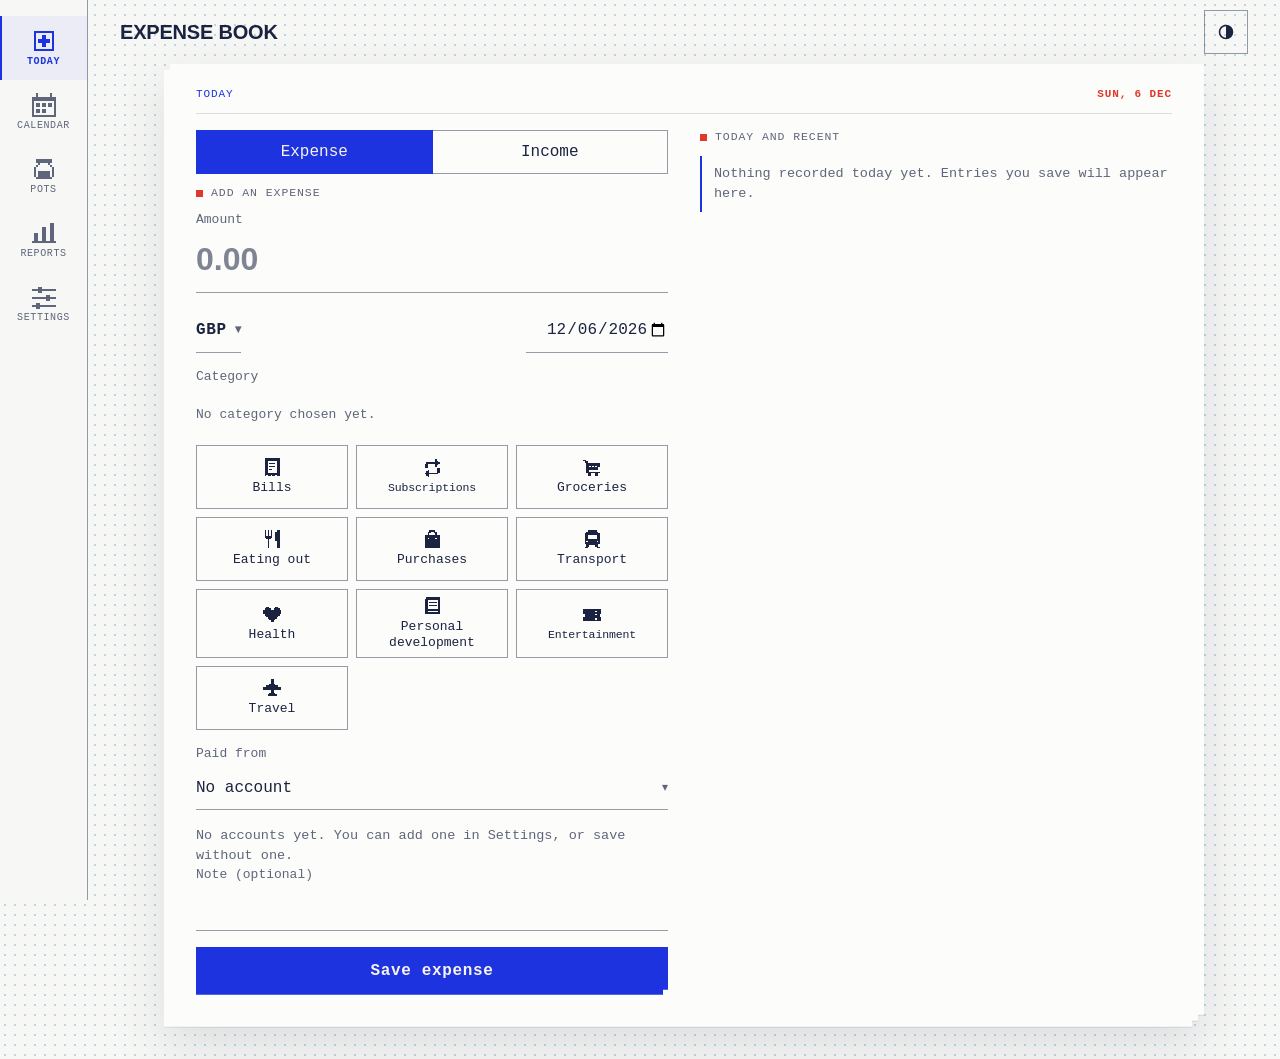
==== standalone.html @ e0d537e6 "Publish expense app Co-Authored-By: Claude Opus 5.5 <noreply@anthropic.com>" ====
<!doctype html>
<html lang="en">
<head>
  <meta charset="UTF-8">
  <meta name="viewport" content="width=device-width, initial-scale=1, viewport-fit=cover">
  <meta name="color-scheme" content="light dark">
  <title>Expense book</title>
  
  <link rel="apple-touch-icon" href="icon-192.png">
  <link rel="icon" href="icon.svg" type="image/svg+xml">
  <meta name="apple-mobile-web-app-capable" content="yes">
  <meta name="mobile-web-app-capable" content="yes">
  <meta name="apple-mobile-web-app-status-bar-style" content="default">
  <meta name="apple-mobile-web-app-title" content="Expense book">
  <!-- The paper colour of each theme. theme.js keeps these in step with a manual choice. -->
  <meta name="theme-color" media="(prefers-color-scheme: light)" content="#f7f7f5">
  <meta name="theme-color" media="(prefers-color-scheme: dark)" content="#131726">
  <!-- Apply a saved light/dark choice before the first paint. -->
  <script>
    try {
      var saved = localStorage.getItem('expense-book.theme');
      if (saved === 'light' || saved === 'dark') document.documentElement.dataset.theme = saved;
    } catch (error) { /* Storage is unavailable; follow the system. */ }
  </script>
  <style>/* ==========================================================================
   Expense book — new interface
   Print-slip style: paper, ink, blue and vermilion. Square controls, thin
   lines, no rounded corners. Components only use the variables below, so
   the dark theme is a change of variables and nothing else.

   Mobile first. The base rules are the phone layout (iPhone, 393 px wide):
   full-bleed content, a bottom tab bar, a sticky Save button. From 768 px
   (iPad) the tabs become a rail on the left and the slip card returns.
   From 1024 px (iPad landscape) Today shows two columns.
   ========================================================================== */

/* --------------------------------------------------------------------------
   1. Tokens
   -------------------------------------------------------------------------- */

:root {
  --paper: #f7f7f5;
  --slip: #fcfcfa;
  --ink: #1b2340;
  --muted: #5f667b;
  --blue: #1d33e0;        /* text accents, selection, outlines */
  --blue-fill: #1d33e0;   /* primary button and selected pill background */
  --blue-deep: #1428c4;   /* button hover */
  --on-fill: #f7f4ec;     /* text on blue or red */
  --red: #e0392c;         /* labels, current item, focus. Bold or graphic use only. */
  --ok: #1f7a55;          /* money coming in */
  --line: rgba(27, 35, 64, .14);
  --line-strong: rgba(27, 35, 64, .45);
  --tint: rgba(29, 51, 224, .05);
  --dot: rgba(31, 134, 184, .28);
  --dot-soft: rgba(31, 134, 184, .10); /* phone: texture behind the content itself */
  --shadow: drop-shadow(0 1px 0 rgba(27, 35, 64, .10)) drop-shadow(0 18px 26px rgba(27, 35, 64, .12));
  --slip-edge: none;

  /* No remote fonts: named faces are used when installed, otherwise the system's. */
  --serif: "Source Serif 4", "Iowan Old Style", Georgia, serif;
  --sans: var(--mono); /* user choice 2026-11-12: typewriter everywhere */
  --mono: "JetBrains Mono", ui-monospace, "SF Mono", Menlo, Consolas, monospace;
  --wide: Archivo, "Arial Black", "Helvetica Neue", Arial, sans-serif;

  /* Spacing scale. Every margin, padding and gap uses one of these. */
  --s1: 4px;
  --s2: 8px;
  --s3: 12px;
  --s4: 16px;
  --s5: 24px;
  --s6: 32px;

  --control: 44px;        /* height of every field and the smallest touch target */
  --header-height: 52px;
  --tabbar-height: 56px;
  --rail: 88px;
  --gutter: var(--s4);
  /* Side gutters that also clear the notch in landscape. */
  --gutter-left: max(var(--gutter), env(safe-area-inset-left, 0px));
  --gutter-right: max(var(--gutter), env(safe-area-inset-right, 0px));
  --safe-top: env(safe-area-inset-top, 0px);
  --safe-bottom: env(safe-area-inset-bottom, 0px);
  color-scheme: light;
}

/* Dark: light ink on deep blue paper. Used when the system is dark and no
   explicit light choice was made, or when Dark is chosen. Keep both blocks
   the same. */
@media (prefers-color-scheme: dark) {
  :root:not([data-theme="light"]) {
    --paper: #131726;
    --slip: #1b2033;
    --ink: #e9e6dd;
    --muted: #9ea3b5;
    --blue: #7d8cff;
    --blue-fill: #2f45f0;
    --blue-deep: #4257ff;
    --on-fill: #f7f4ec;
    --red: #ff6b5e;
    --ok: #6fcf9f;
    --line: rgba(233, 230, 221, .14);
    --line-strong: rgba(233, 230, 221, .45);
    --tint: rgba(125, 140, 255, .08);
    --dot: rgba(120, 190, 230, .14);
    --dot-soft: rgba(120, 190, 230, .07);
    --shadow: drop-shadow(0 1px 0 rgba(0, 0, 0, .45)) drop-shadow(0 18px 28px rgba(0, 0, 0, .35));
    --slip-edge: inset 0 1px 0 rgba(255, 255, 255, .04);
    color-scheme: dark;
  }
}

:root[data-theme="dark"] {
  --paper: #131726;
  --slip: #1b2033;
  --ink: #e9e6dd;
  --muted: #9ea3b5;
  --blue: #7d8cff;
  --blue-fill: #2f45f0;
  --blue-deep: #4257ff;
  --on-fill: #f7f4ec;
  --red: #ff6b5e;
  --ok: #6fcf9f;
  --line: rgba(233, 230, 221, .14);
  --line-strong: rgba(233, 230, 221, .45);
  --tint: rgba(125, 140, 255, .08);
  --dot: rgba(120, 190, 230, .14);
  --dot-soft: rgba(120, 190, 230, .07);
  --shadow: drop-shadow(0 1px 0 rgba(0, 0, 0, .45)) drop-shadow(0 18px 28px rgba(0, 0, 0, .35));
  --slip-edge: inset 0 1px 0 rgba(255, 255, 255, .04);
  color-scheme: dark;
}

/* --------------------------------------------------------------------------
   2. Base
   -------------------------------------------------------------------------- */

*,
*::before,
*::after {
  box-sizing: border-box;
}

html {
  -webkit-text-size-adjust: 100%;
}

body {
  margin: 0;
  min-height: 100vh;
  min-height: 100dvh;
  /* Phone: the page itself is the paper, with a faint, sparse halftone. */
  background:
    radial-gradient(circle, var(--dot-soft) 1px, transparent 1.4px) 0 0 / 16px 16px,
    var(--paper);
  color: var(--ink);
  font: 400 16px/1.5 var(--sans);
  /* Room for the fixed tab bar. */
  padding-bottom: calc(var(--tabbar-height) + var(--safe-bottom) + var(--s5));
  overflow-wrap: break-word;
}

h1,
h2,
p,
ul {
  margin: 0;
}

ul {
  padding: 0;
  list-style: none;
}

a {
  color: var(--blue);
  text-underline-offset: 3px;
}

a:hover {
  color: var(--red);
}

/* Inherits 16px from the body, so iOS never zooms in on focus. */
button,
input,
select,
textarea {
  font: inherit;
  color: inherit;
  border-radius: 0;
  touch-action: manipulation;
}

button {
  cursor: pointer;
  -webkit-tap-highlight-color: transparent;
}

button:disabled {
  cursor: default;
  opacity: .35;
}

:focus-visible {
  outline: 2px solid var(--red);
  outline-offset: 3px;
}

[hidden] {
  display: none !important;
}

/* --------------------------------------------------------------------------
   3. Header and navigation
   -------------------------------------------------------------------------- */

.topbar {
  display: flex;
  align-items: center;
  justify-content: space-between;
  gap: var(--s4);
  height: calc(var(--header-height) + var(--safe-top));
  padding: var(--safe-top) var(--gutter-right) 0 var(--gutter-left);
  border-bottom: 1px solid var(--line);
}

.brand {
  display: inline-flex;
  align-items: center;
  min-height: var(--control);
  color: var(--ink);
  text-decoration: none;
  font: 800 17px/1.1 var(--wide);
  font-stretch: 125%;
  letter-spacing: -.01em;
  text-transform: uppercase;
}

.brand:hover {
  color: var(--blue);
}

/* A square icon button: sun, moon, or a half disc for System. */
.theme-toggle {
  display: grid;
  place-items: center;
  flex: none;
  width: var(--control);
  height: var(--control);
  padding: 0;
  background: transparent;
  border: 0;
  box-shadow: inset 0 0 0 1px var(--line-strong);
  color: var(--ink);
}

.theme-toggle svg {
  display: block;
  width: 20px;
  height: 20px;
}

.theme-toggle:hover {
  color: var(--blue);
  box-shadow: inset 0 0 0 1px var(--blue);
}

/* Phone: a fixed bar along the bottom, five equal columns. */
.tabs {
  position: fixed;
  z-index: 10;
  left: 0;
  right: 0;
  bottom: 0;
  display: grid;
  grid-template-columns: repeat(5, minmax(0, 1fr));
  background: var(--paper);
  border-top: 1px solid var(--line-strong);
  padding: 0 env(safe-area-inset-right, 0px) var(--safe-bottom) env(safe-area-inset-left, 0px);
}

.tab {
  display: flex;
  flex-direction: column;
  align-items: center;
  justify-content: center;
  gap: var(--s1);
  min-width: 0;
  min-height: var(--tabbar-height);
  border-top: 2px solid transparent;
  margin-top: -1px;
  color: var(--muted);
  text-decoration: none;
  font: 500 10px/1 var(--mono);
  letter-spacing: .06em;
  text-transform: uppercase;
  -webkit-tap-highlight-color: transparent;
}

.tab-icon {
  display: block;
  flex: none;
  width: 18px;
  height: 18px;
}

.tab:hover {
  color: var(--blue);
}

.tab[aria-current="page"] {
  color: var(--blue);
  border-top-color: var(--blue);
  font-weight: 700;
}

/* --------------------------------------------------------------------------
   4. Slip (the main surface of each screen)
   -------------------------------------------------------------------------- */

.screen {
  padding: var(--s3) var(--gutter-right) 0 var(--gutter-left);
}

/* Phone: no card. The content runs edge to edge inside the gutter. */
.slip-wrap {
  max-width: 640px;
  margin: 0 auto;
}

.slip-head {
  display: flex;
  align-items: baseline;
  gap: var(--s3);
  padding-bottom: var(--s2);
  margin-bottom: var(--s4);
  border-bottom: 1px solid var(--line);
  color: var(--muted);
  font: 500 11px/1.2 var(--mono);
  letter-spacing: .08em;
  text-transform: uppercase;
}

.slip-head .qid {
  color: var(--blue);
}

.slip-head .kind {
  margin-left: auto;
  color: var(--red);
  font-weight: 700;
}

.screen-title {
  margin-bottom: var(--s3);
  font: 800 24px/1.15 var(--wide);
  letter-spacing: -.02em;
}

.section-title {
  display: flex;
  align-items: center;
  gap: var(--s2);
  margin: var(--s5) 0 var(--s3);
  color: var(--muted);
  font: 500 11.5px/1.2 var(--mono);
  letter-spacing: .08em;
  text-transform: uppercase;
}

.section-title::before {
  content: "";
  flex: none;
  width: 7px;
  height: 7px;
  background: var(--red);
}

.slip-head + .section-title,
.today-layout .section-title {
  margin-top: 0;
}

.note,
.hint,
.empty {
  max-width: 62ch;
  color: var(--muted);
  font-size: 13.5px;
  line-height: 1.5;
}

.note {
  margin-bottom: var(--s3);
}

.hint {
  margin-top: var(--s2);
}

.empty {
  padding: var(--s2) 0 var(--s2) var(--s3);
  border-left: 2px solid var(--blue);
}

.data-note {
  margin-top: var(--s5);
  padding-top: var(--s4);
  border-top: 1px dashed var(--line-strong);
}

.boot-note {
  max-width: 640px;
  margin: var(--s5) auto;
}

/* --------------------------------------------------------------------------
   5. Form controls
   One left edge, one height (44px), one underline.
   -------------------------------------------------------------------------- */

.field {
  min-width: 0;
  margin-bottom: var(--s4);
}

.field label,
.field-label {
  display: block;
  margin-bottom: var(--s1);
  color: var(--muted);
  font-size: 13px;
  line-height: 16px;
  white-space: nowrap;
  overflow: hidden;
  text-overflow: ellipsis;
}

.field-label {
  margin-bottom: var(--s2);
}

input[type="text"],
input[type="date"],
select {
  display: block;
  width: 100%;
  height: var(--control);
  margin: 0;
  padding: 0;
  background-color: transparent;
  border: 0;
  border-bottom: 1.5px solid var(--line-strong);
  font-size: 16px;
  line-height: 1.25;
  text-align: left;
  -webkit-appearance: none;
  appearance: none;
}

/* The native arrow is replaced by a small drawn one in the text colour. */
select {
  padding-right: var(--s5);
  background-image:
    linear-gradient(45deg, transparent 50%, currentColor 50%),
    linear-gradient(135deg, currentColor 50%, transparent 50%);
  background-position: calc(100% - 9px) 50%, calc(100% - 4px) 50%;
  background-size: 5px 5px;
  background-repeat: no-repeat;
  text-overflow: ellipsis;
}

/* iOS centres the text of a date field unless told otherwise. */
input[type="date"] {
  text-align: left;
}

input[type="date"]::-webkit-date-and-time-value {
  margin: 0;
  text-align: left;
}

input[type="date"]::-webkit-datetime-edit {
  padding: 0;
}

input:focus-visible,
select:focus-visible {
  border-bottom-color: var(--blue);
}

input::placeholder {
  color: var(--muted);
  opacity: .8;
}

/* Two fields side by side. Labels are one line, so the controls line up. */
.field-pair {
  display: grid;
  grid-template-columns: minmax(0, 1fr) minmax(0, 1fr);
  gap: var(--s4);
  align-items: end;
}

/* Amount: a large figure, with the currency as a small chip on its baseline. */
.amount-row {
  display: flex;
  align-items: baseline;
  gap: var(--s3);
  padding-bottom: var(--s1);
  border-bottom: 1.5px solid var(--line-strong);
}

.amount-row:focus-within {
  border-bottom-color: var(--blue);
}

.amount-row .amount-input {
  flex: 1;
  min-width: 0;
  height: 56px;
  border-bottom: 0;
  font: 800 32px/1.1 var(--wide);
  font-variant-numeric: tabular-nums;
}

/* Under the amount: the currency button on the left, the date on the right. */
.entry-meta-row {
  display: flex;
  align-items: center;
  justify-content: space-between;
  gap: var(--s4);
  margin-bottom: var(--s4);
}

.entry-meta-row input[type="date"] {
  flex: none;
  width: auto;
  min-width: 0;
  text-align: right;
  /* iOS draws the date text high inside its box; pin both controls to one 44px line. */
  height: 44px;
  padding-top: 0;
  padding-bottom: 0;
  line-height: 44px;
  -webkit-appearance: none;
  appearance: none;
}

.entry-meta-row > * {
  box-sizing: border-box;
  height: 44px;
  margin: 0;
}

.entry-meta-row input[type="date"]::-webkit-date-and-time-value {
  text-align: right;
  margin: 0;
  line-height: 44px;
}

.caret {
  color: var(--muted);
  font-size: 12px;
}

/* The currency as plain text with a small arrow. */
.cur-button {
  display: inline-flex;
  flex: none;
  align-items: center;
  gap: var(--s2);
  height: var(--control);
  padding: 0;
  background: none;
  border: 0;
  border-bottom: 1.5px solid var(--line-strong);
  font: 700 16px/1.25 var(--mono);
  letter-spacing: .04em;
}

.cur-button:hover,
.cur-button[aria-expanded="true"],
.paid-button:hover,
.paid-button[aria-expanded="true"] {
  border-bottom-color: var(--blue);
  color: var(--blue);
}

/* Paid from: icon, name, currency. */
.paid-button {
  display: flex;
  align-items: center;
  gap: var(--s2);
  width: 100%;
  height: var(--control);
  padding: 0;
  background: none;
  border: 0;
  border-bottom: 1.5px solid var(--line-strong);
  font-size: 16px;
  text-align: left;
}

.paid-name {
  min-width: 0;
  overflow: hidden;
  text-overflow: ellipsis;
  white-space: nowrap;
}

.paid-currency {
  flex: none;
  color: var(--muted);
  font-size: 13px;
  letter-spacing: .04em;
}

.paid-button .caret {
  margin-left: auto;
}

.tag-estimate {
  padding: 0 var(--s1);
  border: 1px solid var(--line-strong);
  font-size: 11px;
  letter-spacing: .06em;
  text-transform: uppercase;
}

.form-error {
  margin: 0 0 var(--s4);
  padding: var(--s2) 0 var(--s2) var(--s3);
  border-left: 2px solid var(--red);
  font-size: 14px;
}

.form-actions {
  display: flex;
  flex-wrap: wrap;
  gap: var(--s3);
  margin-top: var(--s2);
}

/* Phone: Save stays within reach of the thumb, just above the tab bar,
   for as long as the form is on screen. */
.entry-form .form-actions {
  position: sticky;
  z-index: 5;
  bottom: calc(var(--tabbar-height) + var(--safe-bottom));
  flex-wrap: nowrap;
  margin: var(--s2) calc(-1 * var(--gutter-right)) 0 calc(-1 * var(--gutter-left));
  padding: var(--s2) var(--gutter-right) var(--s2) var(--gutter-left);
  background: var(--paper);
  border-top: 1px solid var(--line);
}

.entry-form .form-actions .btn-primary {
  flex: 1;
}

/* Buttons */

.btn-primary,
.btn-secondary {
  display: inline-flex;
  align-items: center;
  justify-content: center;
  min-height: 48px;
  padding: 0 var(--s5);
  border: 0;
  font-weight: 600;
  font-size: 16px;
  letter-spacing: .04em;
  text-decoration: none;
}

.btn-primary {
  background: var(--blue-fill);
  color: var(--on-fill);
  /* One small notch, bottom-right. */
  clip-path: polygon(
    0 0, 100% 0, 100% calc(100% - 5px), calc(100% - 5px) calc(100% - 5px),
    calc(100% - 5px) 100%, 0 100%
  );
}

.btn-primary:hover {
  background: var(--blue-deep);
}

.btn-secondary {
  background: transparent;
  color: var(--ink);
  box-shadow: inset 0 0 0 1px var(--line-strong);
}

.btn-secondary:hover {
  color: var(--blue);
  box-shadow: inset 0 0 0 1px var(--blue);
}

.btn-small {
  min-height: var(--control);
  padding: 0 var(--s4);
}

/* Quiet text action: mono, underlined. */
.btn-text {
  display: inline-flex;
  align-items: center;
  min-height: var(--control);
  padding: 0 var(--s1);
  background: none;
  border: 0;
  color: var(--muted);
  font: 500 13px/1 var(--mono);
  letter-spacing: .04em;
  text-decoration: underline;
  text-decoration-color: var(--line-strong);
  text-underline-offset: 4px;
}

.btn-text:hover {
  color: var(--blue);
}

.btn-text.is-armed {
  color: var(--ink);
  font-weight: 700;
  text-decoration-color: var(--red);
}

.icon-btn {
  width: var(--control);
  height: var(--control);
  padding: 0;
  background: transparent;
  border: 0;
  box-shadow: inset 0 0 0 1px var(--line);
  font-size: 16px;
}

.icon-btn:hover:not(:disabled) {
  color: var(--blue);
  box-shadow: inset 0 0 0 1px var(--blue);
}

/* Joined choices */
.segmented {
  display: inline-flex;
  max-width: 100%;
  margin-bottom: var(--s1);
}

.segmented button {
  min-height: var(--control);
  padding: 0 var(--s4);
  margin-left: -1px;
  background: transparent;
  border: 1px solid var(--line-strong);
  font-size: 16px;
}

.segmented button:first-child {
  margin-left: 0;
}

.segmented button:hover {
  color: var(--blue);
}

.segmented button.is-selected {
  position: relative;
  background: var(--blue-fill);
  border-color: var(--blue-fill);
  color: var(--on-fill);
}

/* Fold (details/summary) */
.fold {
  margin-top: var(--s3);
}

.fold > summary {
  display: inline-flex;
  align-items: center;
  min-height: var(--control);
  cursor: pointer;
  color: var(--blue);
  font-size: 15px;
  font-weight: 600;
}

.fold-body {
  padding: var(--s3) var(--s3) var(--s1);
  border-left: 2px solid var(--blue);
  background: var(--tint);
}

/* --------------------------------------------------------------------------
   6. Category picker
   -------------------------------------------------------------------------- */

.cat-grid {
  display: grid;
  grid-template-columns: repeat(3, minmax(0, 1fr));
  /* Tiles after an open panel flow back up beside the opened tile, so the
     panel sits directly under the row of the tile that was tapped. */
  grid-auto-flow: row dense;
  gap: var(--s2);
}

/* Icon centred above the label. Labels wrap at spaces only, never mid-word. */
.cat-tile {
  display: flex;
  flex-direction: column;
  align-items: center;
  justify-content: center;
  gap: var(--s1);
  min-width: 0;
  min-height: 64px;
  padding: var(--s2) var(--s1);
  background: transparent;
  border: 0;
  box-shadow: inset 0 0 0 1px var(--line-strong);
  font-size: 13px;
  line-height: 1.2;
  text-align: center;
  -webkit-hyphens: none;
  hyphens: none;
  overflow-wrap: normal;
  word-break: normal;
}

.cat-tile-label {
  max-width: 100%;
}

/* A label with a very long word is set slightly smaller so the word fits. */
.cat-tile.is-long {
  font-size: 11.5px;
  letter-spacing: -.01em;
}

.cat-tile:hover,
.cat-tile.is-open {
  color: var(--blue);
  box-shadow: inset 0 0 0 1.5px var(--blue);
}

.cat-tile.is-selected {
  background: var(--blue-fill);
  box-shadow: none;
  color: var(--on-fill);
  font-weight: 600;
}

.cat-tile.is-selected.is-open {
  box-shadow: inset 0 -3px 0 var(--on-fill);
}

/* Category icon: an emoji or a pixel drawing, sitting on the text line. */
.cat-icon {
  display: inline-block;
  flex: none;
  width: 1.1em;
  height: 1.1em;
  margin-right: .4em;
  vertical-align: -.18em;
}

.cat-icon--emoji {
  width: auto;
  min-width: 1.1em;
  line-height: 1.1;
  text-align: center;
  vertical-align: baseline;
}

.cat-tile .cat-icon {
  display: block;
  width: 18px;
  height: 18px;
  margin: 0;
}

.cat-tile .cat-icon--emoji {
  width: auto;
  font-size: 18px;
  line-height: 18px;
}

.cat-group-name {
  min-width: 0;
}

/* Subcategories: a full-width row of pills under the tapped tile's row. */
.cat-panel {
  grid-column: 1 / -1;
  padding: var(--s3);
  border-left: 2px solid var(--blue);
  background: var(--tint);
}

.pill-row {
  display: flex;
  flex-wrap: wrap;
  gap: var(--s2);
}

.pill {
  min-height: var(--control);
  padding: 0 var(--s3);
  background: var(--slip);
  border: 1px solid var(--line-strong);
  font-size: 14px;
}

.pill:hover {
  border-color: var(--blue);
  color: var(--blue);
}

.pill.is-selected {
  background: var(--blue-fill);
  border-color: var(--blue-fill);
  color: var(--on-fill);
}

.cat-group {
  margin-top: var(--s2);
  border-top: 1px dashed var(--line-strong);
}

.cat-group-head {
  display: flex;
  align-items: center;
  justify-content: space-between;
  width: 100%;
  min-height: var(--control);
  padding: 0;
  background: none;
  border: 0;
  font-size: 15px;
  text-align: left;
}

.cat-group-head:hover,
.cat-group-head.has-selection {
  color: var(--blue);
}

.cat-group-head.has-selection {
  font-weight: 700;
}

.cat-group-body {
  padding: var(--s1) 0 var(--s2);
}

.fold-mark {
  flex: none;
  width: 16px;
  color: var(--muted);
  font: 500 14px/1 var(--mono);
  text-align: center;
}

.cat-chosen {
  margin-top: var(--s2);
  color: var(--muted);
  font-size: 13px;
}

.cat-chosen strong {
  color: var(--blue);
  font-weight: 600;
}

/* The chosen category, above the grid. */
.cat-summary {
  display: flex;
  align-items: center;
  gap: var(--s2);
  min-height: var(--control);
  margin: 0 0 var(--s2);
  font-size: 14px;
}

.cat-summary--empty {
  color: var(--muted);
  font-size: 13px;
}

.cat-summary-path {
  flex: 1;
  min-width: 0;
  color: var(--blue);
  font-weight: 600;
  overflow-wrap: anywhere;
}

.cat-summary .cat-icon {
  flex: none;
}

/* --------------------------------------------------------------------------
   7. Today
   -------------------------------------------------------------------------- */

.today-layout {
  display: grid;
  gap: var(--s6);
}

.today-layout > * {
  min-width: 0;
}

.day-group {
  margin-bottom: var(--s4);
}

.day-head {
  display: flex;
  justify-content: space-between;
  gap: var(--s3);
  padding: var(--s2) 0;
  border-bottom: 1px solid var(--line-strong);
  color: var(--muted);
  font: 500 11px/1.4 var(--mono);
  letter-spacing: .06em;
  text-transform: uppercase;
}

.day-total {
  color: var(--ink);
  font-weight: 700;
  font-variant-numeric: tabular-nums;
  text-align: right;
}

.entry,
.list-row {
  border-bottom: 1px dashed var(--line-strong);
}

.entry-summary,
.list-row {
  display: flex;
  align-items: center;
  justify-content: space-between;
  gap: var(--s3);
  min-height: 52px;
  padding: var(--s2) 0;
}

.entry-summary {
  cursor: pointer;
  list-style: none;
}

.entry-summary::-webkit-details-marker {
  display: none;
}

.entry-summary:hover .entry-title {
  color: var(--blue);
}

.entry-text {
  display: flex;
  flex-direction: column;
  min-width: 0;
}

.entry-title {
  font-size: 15px;
  line-height: 1.3;
}

.entry-meta {
  color: var(--muted);
  font-size: 12.5px;
  line-height: 1.35;
  overflow: hidden;
  text-overflow: ellipsis;
  white-space: nowrap;
}

.entry-amount {
  flex: none;
  font: 500 15px/1.2 var(--mono);
  font-variant-numeric: tabular-nums;
  white-space: nowrap;
}

.entry-amount.is-income {
  color: var(--ok);
}

.entry-detail {
  margin: 0 0 var(--s3);
  padding: var(--s2) var(--s3) var(--s1);
  border-left: 2px solid var(--blue);
  background: var(--tint);
}

.detail-line {
  display: flex;
  justify-content: space-between;
  gap: var(--s3);
  padding: var(--s1) 0;
  font-size: 13.5px;
}

.detail-line > :first-child {
  color: var(--muted);
}

.detail-value {
  font-family: var(--mono);
  font-variant-numeric: tabular-nums;
  text-align: right;
}

.entry-actions {
  display: flex;
  flex-wrap: wrap;
  gap: var(--s1) var(--s4);
  margin-top: var(--s1);
}

/* --------------------------------------------------------------------------
   8. Settings: category editor
   -------------------------------------------------------------------------- */

.cat-editor .segmented {
  margin-bottom: var(--s3);
}

.ed-list--nested {
  margin: 0 0 var(--s2) var(--s2);
  padding-left: var(--s3);
  border-left: 2px solid var(--blue);
}

.ed-item {
  border-bottom: 1px dashed var(--line-strong);
}

.ed-list--nested > .ed-item:last-of-type,
.ed-add {
  border-bottom: 0;
}

.ed-row {
  display: flex;
  align-items: center;
  gap: var(--s2);
  min-height: 52px;
}

.ed-name {
  display: flex;
  flex: 1;
  flex-wrap: wrap;
  align-items: baseline;
  gap: var(--s1) var(--s2);
  min-width: 0;
  min-height: 44px;
  padding: var(--s2) 0;
  background: none;
  border: 0;
  font-size: 15px;
  text-align: left;
  align-content: center;
}

button.ed-name:hover .ed-name-text {
  color: var(--blue);
}

.ed-meta {
  color: var(--muted);
  font: 500 11px/1.3 var(--mono);
  letter-spacing: .04em;
}

.ed-item.is-archived > .ed-row .ed-name-text {
  color: var(--muted);
  text-decoration: line-through;
}

.ed-actions {
  display: flex;
  flex: none;
  align-items: center;
  gap: var(--s1);
}

.ed-edit {
  padding: var(--s2) 0 var(--s3);
}

.ed-move {
  display: flex;
  align-items: center;
  gap: var(--s3);
  margin-top: var(--s3);
}

.ed-move-label {
  flex: none;
  font-size: 13px;
  color: var(--ink-soft, inherit);
}

.ed-move select {
  flex: 1;
  min-width: 0;
  min-height: 44px;
  font-size: 16px;
}

.icon-field {
  display: flex;
  flex-wrap: wrap;
  align-items: center;
  gap: var(--s2) var(--s3);
  margin-top: var(--s3);
}

.icon-field-label {
  color: var(--muted);
  font: 500 11px/1.3 var(--mono);
  letter-spacing: .04em;
  text-transform: uppercase;
}

.icon-field .segmented {
  margin-bottom: 0;
}

.icon-field .icon-emoji-input {
  width: 4.5em;
  min-height: 44px;
  font-size: 20px;
  text-align: center;
}

.icon-grid {
  display: grid;
  grid-template-columns: repeat(auto-fill, minmax(44px, 1fr));
  gap: var(--s1);
  width: 100%;
}

.icon-field [hidden] {
  display: none;
}

.icon-choice {
  display: grid;
  place-items: center;
  min-height: 44px;
  padding: 0;
  background: var(--slip);
  border: 1px solid var(--line-strong);
  color: var(--ink);
  font-size: 20px;
}

.icon-choice .cat-icon {
  margin: 0;
}

.icon-choice:hover {
  border-color: var(--blue);
  color: var(--blue);
}

.icon-choice.is-selected {
  background: var(--blue-fill);
  border-color: var(--blue-fill);
  color: var(--on-fill);
}

.ed-edit-actions {
  display: flex;
  flex-wrap: wrap;
  align-items: center;
  gap: var(--s2);
  margin-top: var(--s3);
}

.ed-add-form {
  display: grid;
  grid-template-columns: minmax(0, 1fr) auto;
  gap: var(--s3);
  align-items: end;
  padding: var(--s1) 0 var(--s2);
}

/* --------------------------------------------------------------------------
   9. Toast
   -------------------------------------------------------------------------- */

.toast {
  position: fixed;
  z-index: 20;
  left: var(--gutter-left);
  right: var(--gutter-right);
  /* Above the tab bar and the sticky Save button. */
  bottom: calc(var(--tabbar-height) + var(--safe-bottom) + 72px);
  max-width: 440px;
  margin: 0 auto;
  padding: var(--s3) var(--s4);
  background: var(--ink);
  color: var(--paper);
  font-size: 14px;
  line-height: 1.45;
  border-left: 3px solid var(--red);
}

/* --------------------------------------------------------------------------
   9b. Drag to reorder, the account picker and currencies
   -------------------------------------------------------------------------- */

/* The grip is the only part of a row that stops the page from scrolling. */
.drag-handle {
  display: flex;
  flex: none;
  align-items: center;
  justify-content: center;
  width: var(--control);
  height: var(--control);
  margin-left: calc(var(--s2) * -1);
  color: var(--muted);
  cursor: grab;
  touch-action: none;
  -webkit-user-select: none;
  user-select: none;
  -webkit-touch-callout: none;
}

.drag-handle:hover {
  color: var(--blue);
}

.drag-icon {
  width: 18px;
  height: 18px;
}

.ed-list.is-drag-list {
  position: relative;
}

/* The lifted row: opaque paper, a blue edge and a hard printed shadow. */
.ed-item.is-dragging {
  position: relative;
  z-index: 6;
  background: var(--slip);
  border-bottom-color: transparent;
  box-shadow: 0 0 0 1.5px var(--blue), 4px 4px 0 var(--line-strong);
}

.ed-item.is-dragging .drag-handle {
  color: var(--blue);
  cursor: grabbing;
}

/* Neighbours glide aside to open a gap; the lifted row follows the finger exactly. */
.is-drag-list > [data-drag-item] {
  transition: transform 180ms cubic-bezier(.2, .8, .2, 1);
}

.is-drag-list > [data-drag-item].is-dragging {
  transition: none;
  transform-origin: center;
}

.is-drag-list > [data-drag-item].is-settling {
  transition: transform 160ms ease-out;
}

@media (prefers-reduced-motion: reduce) {
  .is-drag-list > [data-drag-item] { transition: none; }
}

.is-drag-sorting,
.is-drag-sorting * {
  cursor: grabbing;
  -webkit-user-select: none;
  user-select: none;
}

/* Account picker: currency tabs over tiles like the category picker's. */
.acct-tabs {
  display: flex;
  flex-wrap: wrap;
  row-gap: var(--s1);
  margin-bottom: var(--s2);
}

.acct-tabs button {
  padding: 0 var(--s3);
  font-size: 14px;
  letter-spacing: .04em;
}

.acct-tile {
  min-height: 76px;
}

.acct-balance {
  max-width: 100%;
  color: var(--muted);
  font-size: 11px;
  line-height: 1.2;
  font-variant-numeric: tabular-nums;
  overflow-wrap: anywhere;
}

.acct-tile.is-selected .acct-balance {
  color: inherit;
  font-weight: 500;
}

.entry-title .cat-icon {
  vertical-align: -.15em;
}

/* Currencies */
.cur-editor .ed-name-text strong,
.cur-form-title strong {
  letter-spacing: .04em;
}

.cur-form-title {
  margin: 0 0 var(--s3);
}

.cur-adder {
  margin: var(--s3) 0 var(--s4);
}

.cur-add {
  margin-bottom: var(--s4);
}

.cur-search {
  box-shadow: inset 0 0 0 1px var(--line-strong);
  padding: var(--s2) var(--s3) var(--s3);
}

.cur-search-head {
  display: flex;
  align-items: center;
  gap: var(--s2);
}

.cur-search-head input {
  flex: 1;
  min-width: 0;
}

.cur-results {
  max-height: 264px;
  margin: var(--s2) 0 0;
  padding: 0;
  list-style: none;
  overflow-y: auto;
  -webkit-overflow-scrolling: touch;
}

.cur-result {
  display: flex;
  align-items: baseline;
  gap: var(--s3);
  width: 100%;
  min-height: var(--control);
  padding: var(--s2) 0;
  background: none;
  border: 0;
  border-bottom: 1px dashed var(--line);
  font-size: 15px;
  text-align: left;
}

.cur-result strong {
  flex: none;
  letter-spacing: .04em;
}

.cur-result:hover {
  color: var(--blue);
}

/* Popover (ui/popover.js): a sheet from the bottom on a phone; a panel under
   its button from 768px. */
.popover-backdrop {
  position: fixed;
  inset: 0;
  z-index: 30;
  background: rgba(19, 23, 38, .4);
}

.popover {
  position: fixed;
  z-index: 31;
  left: 0;
  right: 0;
  bottom: var(--pop-bottom, 0px);
  max-height: min(80vh, var(--pop-max, 80vh));
  padding: var(--s2) var(--gutter-right) calc(var(--s4) + var(--safe-bottom)) var(--gutter-left);
  background: var(--slip);
  border-top: 2px solid var(--ink);
  color: var(--ink);
  overflow-y: auto;
  overscroll-behavior: contain;
  -webkit-overflow-scrolling: touch;
}

.popover-head {
  display: flex;
  align-items: center;
  justify-content: space-between;
  gap: var(--s3);
  margin-bottom: var(--s1);
}

.popover-title {
  color: var(--muted);
  font: 500 11px/1.4 var(--mono);
  letter-spacing: .06em;
  text-transform: uppercase;
}

.popover .cur-search {
  padding: 0;
  box-shadow: none;
}

.pop-list {
  margin: 0;
  padding: 0;
  list-style: none;
}

.pop-option {
  display: flex;
  align-items: center;
  gap: var(--s3);
  min-height: var(--control);
  padding: 0 var(--s2);
  border-bottom: 1px dashed var(--line);
  font-size: 15px;
  cursor: pointer;
}

.pop-option strong {
  flex: none;
  letter-spacing: .04em;
}

.pop-option-detail {
  min-width: 0;
  color: var(--muted);
  font-size: 13px;
  overflow: hidden;
  text-overflow: ellipsis;
  white-space: nowrap;
}

.pop-option:hover,
.pop-option:focus-visible {
  background: var(--tint);
  outline-offset: -2px;
}

.pop-option[aria-selected="true"] strong {
  color: var(--blue);
}

.pop-option[aria-selected="true"]::after {
  content: "✓";
  margin-left: auto;
  color: var(--blue);
}

/* --------------------------------------------------------------------------
   10. iPad and wider (768px and up): a navigation rail on the left, and the
       slip card on dotted paper. One centred column, 640px at most.
   -------------------------------------------------------------------------- */

@media (min-width: 768px) {
  :root {
    --gutter: var(--s6);
    --rail-width: calc(var(--rail) + env(safe-area-inset-left, 0px));
    --gutter-left: var(--gutter); /* the rail already clears the left inset */
  }

  body {
    /* Static halftone dots on paper. */
    background:
      radial-gradient(circle, var(--dot) 1px, transparent 1.4px) 0 0 / 10px 10px,
      var(--paper);
    padding: 0 0 var(--s6) var(--rail-width);
  }

  .topbar {
    height: calc(64px + var(--safe-top));
    border-bottom: 0;
  }

  .brand {
    font-size: 20px;
  }

  .tabs {
    top: 0;
    right: auto;
    width: var(--rail-width);
    display: flex;
    flex-direction: column;
    padding: calc(var(--safe-top) + var(--s4)) 0 var(--safe-bottom) env(safe-area-inset-left, 0px);
    border-top: 0;
    border-right: 1px solid var(--line-strong);
    overflow-y: auto;
  }

  .tab {
    flex: none;
    min-height: 64px;
    margin-top: 0;
    border-top: 0;
    border-left: 2px solid transparent;
    border-right: 2px solid transparent; /* keeps the icon centred */
  }

  .tab-icon {
    width: 24px;
    height: 24px;
  }

  .tab[aria-current="page"] {
    border-left-color: var(--blue);
    background: var(--tint);
  }

  .screen {
    padding-top: 0;
  }

  .slip-wrap {
    filter: var(--shadow); /* shadow outside, cut corners inside */
  }

  .slip {
    padding: var(--s5) var(--s6) var(--s6);
    background: var(--slip);
    box-shadow: var(--slip-edge);
    /* One notch top-left, a two-step notch bottom-right. */
    clip-path: polygon(
      0 6px, 6px 6px, 6px 0, 100% 0,
      100% calc(100% - 12px), calc(100% - 6px) calc(100% - 12px),
      calc(100% - 6px) calc(100% - 6px), calc(100% - 12px) calc(100% - 6px),
      calc(100% - 12px) 100%, 0 100%
    );
  }

  .slip-head {
    padding-bottom: var(--s3);
  }

  .cat-grid {
    grid-template-columns: repeat(auto-fill, minmax(128px, 1fr));
  }

  /* Save sits at the end of the form: there is no tab bar to clear. */
  .entry-form .form-actions {
    position: static;
    margin: var(--s2) 0 0;
    padding: 0;
    background: none;
    border-top: 0;
  }

  .toast {
    left: calc(var(--rail-width) + var(--gutter));
    bottom: var(--s5);
  }
}

/* iPad landscape and desktop: Today in two columns, form left, entries right. */
@media (min-width: 768px) {
  .popover-backdrop {
    display: none;
  }

  .popover {
    top: var(--pop-top, 0px);
    left: var(--pop-left, 0px);
    right: auto;
    bottom: auto;
    width: max-content;
    min-width: 240px;
    max-width: min(420px, calc(100vw - 16px));
    max-height: var(--pop-max, 70vh);
    padding: var(--s2) var(--s3) var(--s3);
    border: 1px solid var(--line-strong);
    box-shadow: 0 12px 24px rgba(19, 23, 38, .18);
  }

  .popover--wide {
    width: min(420px, calc(100vw - 16px));
  }
}

@media (min-width: 1024px) {
  .slip-wrap--wide {
    max-width: 1040px;
  }

  .today-layout {
    grid-template-columns: minmax(0, 1fr) minmax(0, 1fr);
    gap: var(--s6);
    align-items: start;
  }

  .cat-grid {
    grid-template-columns: repeat(auto-fill, minmax(128px, 1fr));
  }
}

@media (prefers-reduced-motion: no-preference) {
  .btn-primary,
  .cat-tile,
  .pill,
  .tab {
    transition: color .15s, background-color .15s, box-shadow .15s;
  }
}

@media print {
  body {
    background: none;
    padding: 0;
  }

  .tabs,
  .theme-toggle,
  .toast {
    display: none;
  }

  .slip-wrap {
    filter: none;
  }

  .entry-form .form-actions {
    position: static;
  }
}

/* ---------------------------------------------------------------------------
   Calendar and forecast
   --------------------------------------------------------------------------- */
.cal-nav {
  display: flex;
  align-items: center;
  gap: var(--s2);
  margin-bottom: var(--s3);
}

.cal-title {
  flex: 1;
  margin: 0;
  font: 700 17px/1.2 var(--mono);
  text-align: center;
}

.cal-today:disabled {
  color: var(--muted);
  cursor: default;
}

.cal-grid {
  display: grid;
  grid-template-columns: repeat(7, minmax(0, 1fr));
  border-top: 1px solid var(--line-strong);
  border-left: 1px solid var(--line-strong);
}

.cal-weekday {
  padding: var(--s1) 0;
  border-right: 1px solid var(--line-strong);
  border-bottom: 1px solid var(--line-strong);
  color: var(--muted);
  font: 500 10px/1.4 var(--mono);
  letter-spacing: .06em;
  text-align: center;
  text-transform: uppercase;
}

.cal-blank,
.cal-cell {
  min-height: 64px;
  border-right: 1px solid var(--line-strong);
  border-bottom: 1px solid var(--line-strong);
}

.cal-cell {
  display: flex;
  flex-direction: column;
  align-items: stretch;
  gap: 2px;
  min-width: 0;
  padding: 3px 2px;
  background: transparent;
  border-top: 0;
  border-left: 0;
  border-radius: 0;
  color: var(--ink);
  font: inherit;
  text-align: right;
  cursor: pointer;
}

.cal-cell:hover,
.cal-cell[aria-expanded="true"] {
  background: var(--tint);
}

.cal-cell.is-today {
  box-shadow: inset 0 0 0 2px var(--blue);
}

.cal-daynum {
  display: flex;
  align-items: center;
  justify-content: space-between;
  flex-direction: row-reverse;
  color: var(--muted);
  font: 500 11px/1.3 var(--mono);
}

.cal-cell.is-today .cal-daynum {
  color: var(--blue);
  font-weight: 700;
}

/* Payday: a small vermilion square. */
.cal-payday {
  display: inline-block;
  flex: none;
  width: 7px;
  height: 7px;
  background: var(--red);
}

.cal-amount {
  display: block;
  min-width: 0;
  overflow: hidden;
  font: 700 11px/1.3 var(--mono);
  font-variant-numeric: tabular-nums;
  white-space: nowrap;
}

/* Planned money: outlined and lighter, never mistaken for money spent. */
.cal-amount--planned {
  padding: 0 1px;
  border: 1px dashed var(--line-strong);
  color: var(--muted);
  font-weight: 500;
}

.cal-full {
  display: none;
}

.cal-code {
  display: block;
  font-size: 8.5px;
  font-weight: 500;
  letter-spacing: .04em;
}

.cal-legend {
  display: flex;
  flex-wrap: wrap;
  gap: var(--s1) var(--s4);
  margin: var(--s3) 0 0;
  color: var(--muted);
  font-size: 12px;
}

.cal-key {
  display: inline-flex;
  align-items: center;
  gap: var(--s1);
}

.cal-key .cal-amount {
  display: inline-block;
  color: var(--ink);
}

.cal-key .cal-amount--planned {
  color: var(--muted);
}

.cal-sheet {
  min-width: min(320px, 100%);
}

.cal-sheet-payday {
  display: flex;
  align-items: center;
  gap: var(--s2);
  margin: var(--s2) 0;
  font-size: 14px;
}

.cal-sheet .list-row,
.fc .list-row {
  min-height: 44px;
}

.fc {
  margin-top: var(--s5);
}

/* Four ranges: two rows of two on a phone, one row from iPad up. */
.fc-ranges {
  display: grid;
  grid-template-columns: 1fr 1fr;
  width: 100%;
}

.fc-ranges button {
  margin: 0 -1px -1px 0;
  padding: 0 var(--s2);
  font-size: 14px;
}

.fc-figures {
  display: grid;
  gap: var(--s3);
  margin: var(--s3) 0 var(--s4);
}

.fc-figure {
  padding: var(--s3);
  border: 1px solid var(--line-strong);
}

.fc-figure dt {
  color: var(--muted);
  font: 500 11px/1.4 var(--mono);
  letter-spacing: .06em;
  text-transform: uppercase;
}

.fc-figure dd {
  margin: var(--s1) 0 0;
  font: 700 22px/1.2 var(--mono);
  font-variant-numeric: tabular-nums;
}

.fc-figure dd.is-negative {
  color: var(--red);
}

.fc-figure dd.fc-detail {
  color: var(--muted);
  font-size: 12.5px;
  font-weight: 400;
  line-height: 1.4;
}

.fc-group {
  margin-top: var(--s4);
}

.fc .entry-meta {
  white-space: normal;
}

.fc .list-row.is-uncounted .entry-amount {
  color: var(--muted);
}

.tag-fixed {
  flex: none;
  padding: 0 var(--s1);
  border: 1px solid var(--ink);
  background: var(--ink);
  color: var(--paper);
  font-size: 11px;
  letter-spacing: .06em;
  text-transform: uppercase;
}

.fc .tag-estimate,
.cal-sheet .tag-estimate {
  flex: none;
  border-style: dashed;
}

.fc .entry-text,
.cal-sheet .entry-text {
  flex: 1;
}

.inline-form {
  display: flex;
  align-items: flex-end;
  gap: var(--s3);
  margin: var(--s2) 0;
}

.inline-form .field {
  flex: 1;
  margin-bottom: 0;
}

@media (min-width: 768px) {
  .cal-blank,
  .cal-cell {
    min-height: 92px;
  }

  .cal-cell {
    gap: var(--s1);
    padding: var(--s2);
  }

  .cal-daynum {
    font-size: 13px;
  }

  .cal-amount {
    font-size: 13px;
  }

  .cal-amount--planned {
    padding: 0 var(--s1);
  }

  .cal-full {
    display: inline;
  }

  .cal-short,
  .cal-code {
    display: none;
  }

  .cal-weekday {
    font-size: 11px;
  }

  .fc-ranges {
    grid-template-columns: repeat(4, 1fr);
  }
}

/* --------------------------------------------------------------------------
   Forecast: custom range, pots left
   -------------------------------------------------------------------------- */

.fc-ranges button {
  overflow: hidden;
  text-overflow: ellipsis;
  white-space: nowrap;
}

.fc-custom .field-pair {
  min-width: min(320px, 100%);
}

.fc-custom .field {
  margin-bottom: var(--s2);
}

.fc-custom .btn-primary,
.fc-pot-choice .btn-primary {
  margin-top: var(--s3);
}

.fc-pots-head {
  align-items: center;
  padding: 0;
}

.fc-pots .entry-amount.is-negative {
  color: var(--red);
  font-weight: 700;
}

.check-row {
  display: flex;
  align-items: center;
  gap: var(--s3);
  min-height: var(--control);
  border-bottom: 1px dashed var(--line-strong);
  font-size: 15px;
  cursor: pointer;
}

.check-row input[type="checkbox"] {
  flex: none;
  width: 18px;
  height: 18px;
  margin: 0;
  accent-color: var(--blue-fill);
}

/* --------------------------------------------------------------------------
   Settings: one section at a time
   Phone: a sticky strip of tabs that scrolls sideways. From 768px: a list on
   the left, the section on the right.
   -------------------------------------------------------------------------- */

.set-tabs {
  position: sticky;
  top: var(--safe-top);
  z-index: 5;
  display: flex;
  margin: calc(-1 * var(--s2)) calc(-1 * var(--gutter-right)) var(--s4) calc(-1 * var(--gutter-left));
  padding: 0 var(--gutter-right) 0 var(--gutter-left);
  background: var(--paper);
  border-bottom: 1px solid var(--line-strong);
  box-shadow: 0 calc(-1 * var(--safe-top)) 0 var(--paper); /* covers the status bar area when stuck */
  overflow-x: auto;
  overscroll-behavior-x: contain;
  scrollbar-width: none;
  -webkit-overflow-scrolling: touch;
}

.set-tabs::-webkit-scrollbar {
  display: none;
}

.set-tab {
  display: inline-flex;
  flex: none;
  align-items: center;
  min-width: var(--control);
  min-height: var(--control);
  padding: 0 var(--s3);
  border-bottom: 2px solid transparent;
  color: var(--muted);
  text-decoration: none;
  font: 500 12px/1 var(--mono);
  letter-spacing: .06em;
  text-transform: uppercase;
  white-space: nowrap;
  -webkit-tap-highlight-color: transparent;
}

.set-tab:hover {
  color: var(--blue);
}

.set-tab[aria-current="page"] {
  color: var(--blue);
  border-bottom-color: var(--blue);
  font-weight: 700;
}

.set-tab:focus-visible {
  outline-offset: -3px;
}

.set-panel {
  min-width: 0;
}

.set-panel > .section-title:first-child {
  margin-top: 0;
}

@media (min-width: 768px) {
  .set-layout {
    display: grid;
    grid-template-columns: 148px minmax(0, 1fr);
    gap: var(--s5);
    align-items: start;
  }

  .set-tabs {
    top: var(--s4);
    flex-direction: column;
    margin: 0;
    padding: 0;
    background: none;
    border-bottom: 0;
    border-right: 1px solid var(--line-strong);
    box-shadow: none;
    overflow: visible;
  }

  .set-tab {
    padding: 0 var(--s3);
    border-bottom: 0;
    border-left: 2px solid transparent;
  }

  .set-tab[aria-current="page"] {
    border-left-color: var(--blue);
    background: var(--tint);
  }
}

/* --------------------------------------------------------------------------
   Settings → Estimates: rows and the edit form share one set of columns.
   Narrow: name with the amount on its line, category under the name.
   Wide: name | category | amount | per week | action.
   -------------------------------------------------------------------------- */

.est-row,
.est-form {
  --est-amount: 104px;
  --est-per: 60px;
  --est-action: 48px;
  display: grid;
  grid-template-columns: minmax(0, 1fr) var(--est-amount) var(--est-action);
  column-gap: var(--s3);
}

.est-row {
  grid-template-areas:
    "name amount action"
    "category per action";
  align-items: baseline;
  row-gap: 2px;
}

.est-name { grid-area: name; }
.est-category { grid-area: category; }
.est-amount { grid-area: amount; }
.est-per { grid-area: per; }
.est-action { grid-area: action; }
.est-currency { grid-area: currency; }

.est-row .est-name {
  min-width: 0;
  overflow: hidden;
  text-overflow: ellipsis;
  white-space: nowrap;
}

.est-row .est-amount,
.est-form .est-amount input {
  text-align: right;
  font-variant-numeric: tabular-nums;
}

.est-per {
  color: var(--muted);
  font-size: 12.5px;
  text-align: right;
  white-space: nowrap;
}

.est-row .est-action {
  align-self: center;
  justify-self: end;
}

.est-form {
  grid-template-areas:
    "name amount amount"
    "category currency currency";
  row-gap: var(--s3);
  align-items: end;
  margin-bottom: var(--s2);
}

.est-form .field {
  margin-bottom: 0;
}

.est-form .est-amount label {
  text-align: right;
}

@media (min-width: 1024px) {
  .est-row,
  .est-form {
    grid-template-columns: minmax(0, 1fr) minmax(0, 1fr) var(--est-amount) var(--est-per) var(--est-action);
  }

  .est-row {
    grid-template-areas: "name category amount per action";
    align-items: center;
  }

  .est-per {
    text-align: left;
  }

  .est-form {
    grid-template-areas: "name category amount currency currency";
  }
}

/* --------------------------------------------------------------------------
   Pots (ui/pots.js, ui/pots-settings.js): the list, a pot's sheet, the payday
   preview and the toast's Undo.
   -------------------------------------------------------------------------- */

.pots-actions {
  display: flex;
  flex-wrap: wrap;
  align-items: center;
  gap: var(--s3);
  margin: var(--s3) 0 var(--s4);
}

.pots-actions .hint {
  margin: 0;
}

/* The whole row is the button that opens the pot. */
.pot-open {
  display: flex;
  flex: 1;
  align-items: center;
  justify-content: space-between;
  gap: var(--s3);
  min-width: 0;
  min-height: var(--control);
  padding: 0;
  background: none;
  border: 0;
  color: inherit;
  font: inherit;
  text-align: left;
  cursor: pointer;
}

.pot-open:hover .entry-title {
  color: var(--blue);
}

.pot-row .entry-title {
  display: flex;
  align-items: center;
  gap: var(--s2);
}

/* Below zero: vermilion, and a bar so it does not rely on colour alone. */
.entry-amount.is-negative,
.pot-facts dd.is-negative,
.pf-remaining.is-negative {
  color: var(--red);
}

.pot-row.is-negative {
  padding-left: var(--s2);
  border-left: 3px solid var(--red);
}

.pot-sheet {
  min-width: min(340px, 100%);
}

.pot-sheet .list-row {
  min-height: 44px;
}

.pot-facts {
  margin: 0 0 var(--s3);
}

.pot-fact {
  display: flex;
  align-items: baseline;
  justify-content: space-between;
  gap: var(--s3);
  padding: var(--s2) 0;
  border-bottom: 1px dashed var(--line-strong);
}

.pot-fact dt {
  color: var(--muted);
  font-size: 13px;
}

.pot-fact dd {
  margin: 0;
  font: 500 15px/1.2 var(--mono);
  font-variant-numeric: tabular-nums;
  white-space: nowrap;
}

.pot-warning {
  margin: var(--s2) 0;
  padding-left: var(--s3);
  border-left: 3px solid var(--red);
  font-size: 16px;
  line-height: 1.4;
}

/* Payday preview: one editable line per step. */
.pf-lines {
  margin: var(--s2) 0;
}

.pf-line {
  display: grid;
  grid-template-columns: minmax(0, 1fr) 132px;
  gap: var(--s1) var(--s3);
  align-items: center;
  padding: var(--s2) 0;
  border-bottom: 1px dashed var(--line-strong);
}

.pf-label {
  display: flex;
  align-items: baseline;
  gap: var(--s2);
  font-size: 15px;
  line-height: 1.3;
}

.pf-step {
  color: var(--muted);
  font-size: 12px;
}

.pf-amount {
  text-align: right;
  font-variant-numeric: tabular-nums;
}

.pf-line .pf-detail,
.pf-line .pf-short {
  grid-column: 1 / -1;
  margin: 0;
}

.pf-short {
  margin: var(--s2) 0;
  padding-left: var(--s2);
  border-left: 3px solid var(--red);
  color: var(--red);
  font-size: 13px;
  line-height: 1.4;
}

.pf-remaining {
  margin: var(--s3) 0;
  font-size: 14px;
}

/* Settings → Pots: the rollover switch and its target on one line. */
.pot-rollover {
  display: grid;
  grid-template-columns: minmax(0, 1fr);
  gap: var(--s2);
  margin: var(--s3) 0 var(--s2);
}

.pot-rollover .check-row {
  border-bottom: 0;
}

.is-archived > .list-row .entry-title {
  color: var(--muted);
  text-decoration: line-through;
}

.flow-form {
  margin-top: var(--s2);
}

.toast-action {
  margin-left: var(--s3);
  padding: var(--s1) var(--s2);
  background: none;
  border: 1px solid currentColor;
  color: inherit;
  font: inherit;
  font-weight: 700;
  cursor: pointer;
}

@media (min-width: 768px) {
  .pot-rollover {
    grid-template-columns: minmax(0, 1fr) 220px;
    align-items: center;
  }
}

/* Today: the Expense | Income switch above the add form */
.entry-kind {
  display: flex;
  margin-bottom: var(--s3);
}

.entry-kind button {
  flex: 1 1 0;
}

/* --------------------------------------------------------------------------
   Reports (ui/reports.js, ui/report-charts.js)
   -------------------------------------------------------------------------- */

/* Chart palette: the style's blue, vermilion and ink, then muted print tones.
   A top-level category keeps the colour of its place in the category order.
   Light: inks dark enough for paper-coloured text on top (4.5:1 or better).
   Dark: the same hues lifted, for dark text on top. Keep both dark blocks the same. */
:root {
  --chart-1: #1d33e0;  /* blue */
  --chart-2: #d8362a;  /* vermilion */
  --chart-3: #96690a;  /* ochre */
  --chart-4: #0f7f86;  /* teal */
  --chart-5: #7c3a80;  /* plum */
  --chart-6: #5f7023;  /* olive */
  --chart-7: #1b2340;  /* ink */
  --chart-8: #b83a6e;  /* rose */
  --chart-9: #7a5230;  /* umber */
  --chart-10: #5f667b; /* slate */
  --chart-other: #737889;
  --chart-on: #fcfcfa; /* text and icons on a chart colour */
}

@media (prefers-color-scheme: dark) {
  :root:not([data-theme="light"]) {
    --chart-1: #7d8cff;
    --chart-2: #ff6b5e;
    --chart-3: #e0b040;
    --chart-4: #4fc4c9;
    --chart-5: #c88bd0;
    --chart-6: #a9bd5c;
    --chart-7: #e9e6dd;
    --chart-8: #f08bb0;
    --chart-9: #c99a6e;
    --chart-10: #9ea3b5;
    --chart-other: #8087a0;
    --chart-on: #131726;
  }
}

:root[data-theme="dark"] {
  --chart-1: #7d8cff;
  --chart-2: #ff6b5e;
  --chart-3: #e0b040;
  --chart-4: #4fc4c9;
  --chart-5: #c88bd0;
  --chart-6: #a9bd5c;
  --chart-7: #e9e6dd;
  --chart-8: #f08bb0;
  --chart-9: #c99a6e;
  --chart-10: #9ea3b5;
  --chart-other: #8087a0;
  --chart-on: #131726;
}

/* Controls: one row on a phone. The period button, the four views (icons only
   under 768px), Filters. Filters drops to a second row only when it cannot fit. */
.rp-controls {
  display: flex;
  flex-wrap: wrap;
  align-items: center;
  gap: var(--s2);
}

.rp-period-button,
.rp-filter-button {
  padding: 0 var(--s2);
  font-size: 13px;
  letter-spacing: 0;
  white-space: nowrap;
}

.rp-period-button {
  flex: 0 1 auto;
  min-width: 0;
  overflow: hidden;
  text-overflow: ellipsis;
}

.rp-filter-button {
  flex: none;
  margin-left: auto;
}

.rp-views {
  flex: none;
  margin-bottom: 0;
}

.rp-views button {
  display: inline-flex;
  align-items: center;
  justify-content: center;
  gap: var(--s2);
  width: 40px;
  padding: 0;
  font-size: 14px;
}

.rp-view-icon {
  flex: none;
  width: 18px;
  height: 18px;
}

.rp-view-label {
  display: none;
}

/* A short list of choices in a popover (period, comparison). */
.rp-menu {
  display: grid;
}

.rp-menu-item {
  display: flex;
  align-items: center;
  gap: var(--s2);
  min-height: var(--control);
  padding: 0 var(--s2);
  background: none;
  border: 0;
  border-bottom: 1px dashed var(--line-strong);
  color: inherit;
  font: inherit;
  font-size: 15px;
  text-align: left;
  cursor: pointer;
}

.rp-menu-item:hover {
  color: var(--blue);
}

.rp-menu-item.is-selected {
  color: var(--blue);
  font-weight: 700;
}

.rp-menu-item.is-selected::before {
  content: "";
  flex: none;
  width: 8px;
  height: 8px;
  background: var(--red);
}

/* Hide chips and the Compare button: square, hollow when off, filled when on. */
.rp-toggles {
  display: flex;
  flex-wrap: wrap;
  gap: var(--s2);
  margin-top: var(--s2);
}

.rp-toggle {
  display: inline-flex;
  align-items: center;
  gap: var(--s2);
  min-height: var(--control);
  padding: var(--s1) var(--s3);
  background: transparent;
  border: 1px solid var(--line-strong);
  color: var(--ink);
  font-size: 12.5px;
  line-height: 1.3;
  text-align: left;
  cursor: pointer;
}

.rp-toggle:hover {
  border-color: var(--blue);
  color: var(--blue);
}

.rp-toggle.is-on {
  background: var(--blue-fill);
  border-color: var(--blue-fill);
  color: var(--on-fill);
}

.rp-toggle-box {
  flex: none;
  width: 10px;
  height: 10px;
  border: 1.5px solid currentColor;
}

.rp-toggle.is-on .rp-toggle-box {
  background: currentColor;
}

.rp-compare-button {
  flex: none;
  margin-left: auto;
}

/* Summary figure */
.rp-summary {
  margin-top: var(--s3);
}

.rp-total-row {
  display: flex;
  flex-wrap: wrap;
  align-items: center;
  gap: var(--s1) var(--s3);
}

.rp-hidden-note,
.rp-compare-total {
  margin-top: var(--s1);
  font-size: 13.5px;
  line-height: 1.4;
}

.rp-hidden-note {
  font-weight: 700;
}

.rp-compare-total {
  display: flex;
  flex-wrap: wrap;
  gap: 0 var(--s3);
  font-variant-numeric: tabular-nums;
}

/* More spending is vermilion with ▲, less is blue with ▼: the arrow and the sign say it without the colour. */
.rp-delta {
  font-variant-numeric: tabular-nums;
  white-space: nowrap;
}

.rp-delta--up,
.rp-delta--new {
  color: var(--red);
  font-weight: 700;
}

.rp-delta--down {
  color: var(--blue);
  font-weight: 700;
}

.rp-delta--same {
  color: var(--muted);
}

.rp-total {
  display: flex;
  align-items: baseline;
  gap: var(--s3);
}

.rp-total-label {
  color: var(--muted);
  font: 500 11.5px/1.2 var(--mono);
  letter-spacing: .08em;
  text-transform: uppercase;
}

.rp-total strong {
  font: 800 26px/1.15 var(--wide);
  letter-spacing: -.02em;
  font-variant-numeric: tabular-nums;
}

.rp-summary .hint {
  margin-top: var(--s1);
}

/* The view */
.rp-view {
  margin-top: var(--s3);
  padding-top: var(--s2);
  border-top: 1px dashed var(--line-strong);
}

.rp-figure {
  position: relative;
  margin-top: var(--s2);
}

.rp-chart {
  display: block;
  width: 100%;
  height: auto;
  margin: 0 auto;
  overflow: visible;
  font-family: var(--mono);
}

.rp-donut {
  max-width: 380px;
}

.rp-wide-chart {
  max-width: 720px;
}

.rp-mark {
  outline: none;
  -webkit-tap-highlight-color: transparent;
}

.rp-mark--pick {
  cursor: pointer;
}

.rp-mark:focus-visible {
  outline: 2px solid var(--red);
  outline-offset: 2px;
}

.rp-hit {
  fill: transparent;
}

g.rp-mark:hover > .rp-hit,
g.rp-mark:focus-visible > .rp-hit {
  fill: var(--tint);
}

.rp-slice,
.rp-block {
  stroke: var(--slip);
  stroke-width: 1.5;
  transition: opacity .2s ease;
}

.rp-slice:hover,
.rp-mark:hover > .rp-block {
  opacity: .82;
}

.rp-chart-icon {
  color: var(--ink);
  fill: var(--ink);
}

.rp-centre-title,
.rp-centre-note,
.rp-axis-text {
  fill: var(--muted);
  font-size: 10.5px;
  letter-spacing: .06em;
}

.rp-centre-title {
  text-transform: uppercase;
}

.rp-centre-amount {
  fill: var(--ink);
  font-weight: 700;
}

.rp-axis-text {
  font-size: 10px;
  letter-spacing: 0;
}

.rp-grid {
  stroke: var(--line);
  stroke-width: 1;
}

.rp-baseline {
  stroke: var(--line-strong);
  stroke-width: 1;
}

.rp-line {
  fill: none;
  stroke-linejoin: miter;
}

.rp-line--spent {
  stroke: var(--blue);
  stroke-width: 2;
}

.rp-line--budget {
  stroke: var(--ink);
  stroke-width: 1.25;
  stroke-dasharray: 5 4;
}

.rp-line--reference {
  stroke: var(--muted);
  stroke-width: 1.25;
  stroke-dasharray: 2 4;
  opacity: .75;
}

.rp-reference-dot {
  fill: var(--muted);
  opacity: .75;
}

/* Paired bars: the period solid, the comparison faint with a dashed edge. */
.rp-bar--before {
  fill-opacity: .22;
  stroke-width: 1;
  stroke-dasharray: 3 2;
}

.rp-pair-name {
  fill: var(--ink);
  font-size: 11px;
  font-weight: 700;
}

.rp-pair-amount {
  fill: var(--ink);
  font-size: 10.5px;
  font-variant-numeric: tabular-nums;
}

.rp-pair-amount--before {
  fill: var(--muted);
  font-size: 10px;
}

.rp-point {
  fill: var(--blue);
  stroke: var(--slip);
  stroke-width: 1.5;
}

.rp-point--over {
  fill: var(--red);
}

.rp-subblock {
  fill: none;
  stroke: var(--chart-on);
  stroke-width: 1;
  stroke-opacity: .45;
  pointer-events: none;
}

.rp-block-name,
.rp-block-amount,
.rp-block-icon {
  fill: var(--chart-on);
  color: var(--chart-on);
  pointer-events: none;
}

.rp-block-name {
  font-size: 11px;
  font-weight: 700;
}

.rp-block-amount {
  font-size: 10.5px;
}

/* Tooltip: placed by createChartTip(), always inside the figure. */
.rp-tip {
  position: absolute;
  z-index: 2;
  display: grid;
  gap: 2px;
  max-width: min(240px, 100%);
  padding: var(--s2) var(--s3);
  background: var(--ink);
  color: var(--paper);
  font-size: 12.5px;
  line-height: 1.35;
  pointer-events: none;
}

.rp-tip[hidden] {
  display: none;
}

/* Breadcrumb, legend chips, trend key */
.rp-crumbs {
  display: flex;
  flex-wrap: wrap;
  align-items: center;
  gap: var(--s3);
}

.rp-crumbs .btn-text {
  color: var(--blue);
}

.rp-crumb-here {
  display: inline-flex;
  align-items: center;
  font-weight: 700;
}

.rp-legend {
  display: flex;
  flex-wrap: wrap;
  gap: var(--s2);
  margin-top: var(--s3);
}

.rp-chip {
  display: inline-flex;
  align-items: center;
  gap: var(--s2);
  min-height: var(--control);
  padding: 0 var(--s3);
  background: transparent;
  border: 1px solid var(--line-strong);
  color: var(--muted);
  font-size: 13px;
  text-decoration: line-through;
  transition: color .2s ease, border-color .2s ease;
}

.rp-chip .rp-swatch {
  opacity: .25;
  transition: opacity .2s ease;
}

.rp-chip.is-on {
  border-color: var(--ink);
  color: var(--ink);
  text-decoration: none;
}

.rp-chip.is-on .rp-swatch {
  opacity: 1;
}

.rp-swatch {
  flex: none;
  width: 10px;
  height: 10px;
}

.rp-trend-pot {
  max-width: 360px;
  margin-bottom: var(--s2);
}

.rp-key {
  display: flex;
  flex-wrap: wrap;
  gap: var(--s2) var(--s4);
  margin: 0;
  padding: 0;
  list-style: none;
  color: var(--muted);
  font-size: 12.5px;
}

.rp-key li {
  display: inline-flex;
  align-items: center;
  gap: var(--s2);
}

.rp-key-mark {
  flex: none;
  width: 9px;
  height: 9px;
}

.rp-key-mark--spent {
  background: var(--blue);
}

.rp-key-mark--budget {
  width: 16px;
  height: 0;
  border-top: 2px dashed var(--ink);
}

.rp-key-mark--reference {
  width: 16px;
  height: 0;
  border-top: 2px dotted var(--muted);
}

.rp-key-mark--before {
  width: 14px;
  background: var(--tint);
  border: 1px dashed var(--ink);
}

.rp-key-mark--over {
  background: var(--red);
  transform: rotate(45deg);
}

.rp-under {
  display: flex;
  flex-wrap: wrap;
  align-items: flex-start;
  justify-content: space-between;
  gap: 0 var(--s4);
}

.rp-under .hint {
  flex: 1 1 240px;
}

.rp-table-toggle {
  margin-left: auto;
}

.rp-empty a,
.rp-missing a {
  color: var(--blue);
}

.rp-empty a {
  display: inline-flex;
  align-items: center;
  min-height: var(--control);
}

.rp-missing {
  margin-top: var(--s5);
  border-left-color: var(--red);
}

/* Table fallback */
.rp-table-wrap {
  max-width: 100%;
  overflow-x: auto;
  -webkit-overflow-scrolling: touch;
}

.rp-table {
  width: 100%;
  border-collapse: collapse;
  font-size: 13.5px;
  font-variant-numeric: tabular-nums;
}

.rp-table caption {
  padding-bottom: var(--s2);
  color: var(--muted);
  font-size: 12.5px;
  text-align: left;
}

.rp-table th,
.rp-table td {
  padding: var(--s2) var(--s3) var(--s2) 0;
  border-bottom: 1px dashed var(--line-strong);
  font-weight: 400;
  text-align: left;
  white-space: nowrap;
}

.rp-table thead th {
  border-bottom: 1px solid var(--ink);
  color: var(--muted);
  font-size: 11.5px;
  letter-spacing: .06em;
  text-transform: uppercase;
}

.rp-table .num {
  padding-right: 0;
  padding-left: var(--s3);
  text-align: right;
}

/* Ranked list: colour, name, share, amount, and a thin bar underneath. */
.rp-list {
  margin: 0;
  padding: 0;
  list-style: none;
}

.rp-row {
  display: grid;
  grid-template-columns: 10px minmax(0, 1fr) auto auto 12px;
  align-items: center;
  gap: 0 var(--s2);
  width: 100%;
  min-height: var(--control);
  padding: var(--s2) 0 0;
  background: none;
  border: 0;
  border-bottom: 1px dashed var(--line-strong);
  color: inherit;
  font: inherit;
  font-size: 14.5px;
  text-align: left;
}

.rp-row--pick {
  cursor: pointer;
}

.rp-row--pick:hover .rp-row-name {
  color: var(--blue);
}

.rp-row-name {
  display: flex;
  align-items: center;
  min-width: 0;
}

.rp-row-name > span:last-child {
  overflow: hidden;
  text-overflow: ellipsis;
  white-space: nowrap;
}

.rp-row-share {
  color: var(--muted);
  font-size: 12.5px;
}

.rp-row-amount {
  min-width: 8ch;
  font-variant-numeric: tabular-nums;
  text-align: right;
}

.rp-row-compare {
  display: flex;
  flex-wrap: wrap;
  grid-column: 2 / -1;
  justify-content: flex-end;
  gap: 0 var(--s3);
  font-size: 12px;
  line-height: 1.5;
}

.rp-row-before {
  color: var(--muted);
  font-variant-numeric: tabular-nums;
}

.rp-row-next {
  width: 12px;
  height: 12px;
  color: var(--muted);
}

.rp-row-bar {
  grid-column: 1 / -1;
  height: 3px;
  margin-top: var(--s2);
  background: var(--line);
}

.rp-row-bar > span {
  display: block;
  height: 100%;
  transform-origin: left center;
}

.rp-month .rp-list,
.rp-month .btn-secondary {
  margin-top: var(--s3);
}

.rp-filter-form {
  min-width: min(320px, 100%);
}

.rp-filter-actions {
  display: flex;
  align-items: center;
  gap: var(--s4);
  margin-top: var(--s3);
}

.rp-filter-actions .btn-primary {
  margin-top: 0;
}

/* Motion: about 200ms, and none at all when the system asks for less. */
@media (prefers-reduced-motion: no-preference) {
  .rp-enter {
    transform-box: fill-box;
    transform-origin: center;
    animation: rp-enter .2s ease-out both;
  }

  .rp-grow {
    transform-box: fill-box;
    transform-origin: center bottom;
    animation: rp-grow .2s ease-out both;
  }

  .rp-row-bar > span {
    animation: rp-widen .2s ease-out both;
  }

  .rp-widen {
    transform-box: fill-box;
    transform-origin: left center;
    animation: rp-widen .2s ease-out both;
  }
}

@media (prefers-reduced-motion: reduce) {
  .rp-slice,
  .rp-block,
  .rp-chip,
  .rp-chip .rp-swatch {
    transition: none;
  }
}

@keyframes rp-enter {
  from { opacity: 0; transform: scale(.86); }
  to { opacity: 1; transform: scale(1); }
}

@keyframes rp-grow {
  from { transform: scaleY(0); }
  to { transform: scaleY(1); }
}

@keyframes rp-widen {
  from { transform: scaleX(0); }
  to { transform: scaleX(1); }
}

@media (min-width: 768px) {
  .rp-controls {
    gap: var(--s3);
  }

  .rp-period-button,
  .rp-filter-button {
    padding: 0 var(--s4);
    font-size: 14px;
  }

  .rp-views button {
    width: auto;
    padding: 0 var(--s3);
  }

  .rp-view-label {
    display: inline;
  }

  .rp-toggle {
    font-size: 13px;
  }
}

@media print {
  .rp-controls,
  .rp-compare-button,
  .rp-table-toggle,
  .rp-tip {
    display: none;
  }
}

/* --------------------------------------------------------------------------
   Settings → Sync
   -------------------------------------------------------------------------- */

.sync-status {
  margin: 0 0 var(--s3);
  padding: var(--s2) var(--s3);
  border-left: 3px solid var(--blue);
  background: var(--tint);
  font-size: 14px;
  line-height: 1.5;
}

.sync-status[data-kind="off"],
.sync-status[data-kind="offline"] {
  border-left-color: var(--line-strong);
  color: var(--muted);
}

.sync-status[data-kind="conflict"],
.sync-status[data-kind="error"],
.sync-status[data-kind="choose"] {
  border-left-color: var(--red);
}

.sync-actions {
  display: flex;
  flex-wrap: wrap;
  align-items: center;
  gap: var(--s2) var(--s3);
  margin: var(--s3) 0;
}

.sync-conflict {
  margin: var(--s3) 0;
  padding: var(--s3);
  border: 1px solid var(--line-strong);
  background: var(--slip);
}

.sync-conflict-title {
  margin: 0 0 var(--s2);
  font-size: 14px;
}

.sync-versions {
  display: grid;
  grid-template-columns: 1fr;
  gap: var(--s3);
}

@media (min-width: 768px) {
  .sync-versions {
    grid-template-columns: 1fr 1fr;
  }
}

.sync-version {
  min-width: 0;
  padding-left: var(--s3);
  border-left: 2px solid var(--line);
}

.sync-version h4 {
  margin: 0 0 var(--s1, 4px);
  color: var(--muted);
  font-size: 12px;
  letter-spacing: .06em;
  text-transform: uppercase;
}

.sync-line {
  margin: 0;
  font-size: 13.5px;
  line-height: 1.5;
  overflow-wrap: anywhere;
}

.sync-line-label {
  color: var(--muted);
}

.sync-line.is-different {
  color: var(--blue);
  font-weight: 600;
}
</style>
</head>
<body>
  <header class="topbar">
    <a class="brand" href="#today">Expense book</a>
    <nav class="tabs" id="tabs" aria-label="Main"></nav>
    <button type="button" class="theme-toggle" id="theme-toggle" aria-label="Theme: System" title="Theme: System"></button>
  </header>

  <main class="screen" id="screen">
    <p class="note boot-note">Opening your ledger.</p>
  </main>

  <p class="toast" id="toast" role="status" aria-live="polite" hidden></p>

  <script type="module">// ---- domain.js ----
const categories = {'Groceries':'Life regulars','Transport':'Life regulars','Eating out':'Social','Shopping':'Clothing','Bills':'Bills','Travel':'Travel'};
function digits(currency) {
 if(!/^[A-Z]{3}$/.test(currency)|| (Intl.supportedValuesOf&&!Intl.supportedValuesOf('currency').includes(currency))) throw Error('Choose a three-letter currency code.');
 return new Intl.NumberFormat('en',{style:'currency',currency}).resolvedOptions().maximumFractionDigits;
}
// ISO 4217 codes and names, as 'CODE Name' separated by '|'. Covers the
// current national currencies, the fund codes, special drawing rights and the
// precious metals. Precision is not stored here: digits() supplies it.
const CURRENCY_LIST='AED UAE dirham|AFN Afghan afghani|ALL Albanian lek|AMD Armenian dram|ANG Netherlands Antillean guilder|AOA Angolan kwanza|ARS Argentine peso|AUD Australian dollar|AWG Aruban florin|AZN Azerbaijani manat|BAM Bosnia and Herzegovina convertible mark|BBD Barbadian dollar|BDT Bangladeshi taka|BGN Bulgarian lev|BHD Bahraini dinar|BIF Burundian franc|BMD Bermudian dollar|BND Brunei dollar|BOB Bolivian boliviano|BOV Bolivian mvdol|BRL Brazilian real|BSD Bahamian dollar|BTN Bhutanese ngultrum|BWP Botswana pula|BYN Belarusian rouble|BZD Belize dollar|CAD Canadian dollar|CDF Congolese franc|CHE WIR euro|CHF Swiss franc|CHW WIR franc|CLF Chilean unit of account (UF)|CLP Chilean peso|CNY Chinese yuan renminbi|COP Colombian peso|COU Colombian real value unit|CRC Costa Rican colón|CUP Cuban peso|CVE Cape Verdean escudo|CZK Czech koruna|DJF Djiboutian franc|DKK Danish krone|DOP Dominican peso|DZD Algerian dinar|EGP Egyptian pound|ERN Eritrean nakfa|ETB Ethiopian birr|EUR Euro|FJD Fijian dollar|FKP Falkland Islands pound|GBP Pound sterling|GEL Georgian lari|GHS Ghanaian cedi|GIP Gibraltar pound|GMD Gambian dalasi|GNF Guinean franc|GTQ Guatemalan quetzal|GYD Guyanese dollar|HKD Hong Kong dollar|HNL Honduran lempira|HTG Haitian gourde|HUF Hungarian forint|IDR Indonesian rupiah|ILS Israeli new shekel|INR Indian rupee|IQD Iraqi dinar|IRR Iranian rial|ISK Icelandic króna|JMD Jamaican dollar|JOD Jordanian dinar|JPY Japanese yen|KES Kenyan shilling|KGS Kyrgyzstani som|KHR Cambodian riel|KMF Comorian franc|KPW North Korean won|KRW South Korean won|KWD Kuwaiti dinar|KYD Cayman Islands dollar|KZT Kazakhstani tenge|LAK Lao kip|LBP Lebanese pound|LKR Sri Lankan rupee|LRD Liberian dollar|LSL Lesotho loti|LYD Libyan dinar|MAD Moroccan dirham|MDL Moldovan leu|MGA Malagasy ariary|MKD Macedonian denar|MMK Myanmar kyat|MNT Mongolian tögrög|MOP Macanese pataca|MRU Mauritanian ouguiya|MUR Mauritian rupee|MVR Maldivian rufiyaa|MWK Malawian kwacha|MXN Mexican peso|MXV Mexican investment unit (UDI)|MYR Malaysian ringgit|MZN Mozambican metical|NAD Namibian dollar|NGN Nigerian naira|NIO Nicaraguan córdoba|NOK Norwegian krone|NPR Nepalese rupee|NZD New Zealand dollar|OMR Omani rial|PAB Panamanian balboa|PEN Peruvian sol|PGK Papua New Guinean kina|PHP Philippine peso|PKR Pakistani rupee|PLN Polish złoty|PYG Paraguayan guaraní|QAR Qatari riyal|RON Romanian leu|RSD Serbian dinar|RUB Russian rouble|RWF Rwandan franc|SAR Saudi riyal|SBD Solomon Islands dollar|SCR Seychellois rupee|SDG Sudanese pound|SEK Swedish krona|SGD Singapore dollar|SHP Saint Helena pound|SLE Sierra Leonean leone|SOS Somali shilling|SRD Surinamese dollar|SSP South Sudanese pound|STN São Tomé and Príncipe dobra|SVC Salvadoran colón|SYP Syrian pound|SZL Swazi lilangeni|THB Thai baht|TJS Tajikistani somoni|TMT Turkmenistani manat|TND Tunisian dinar|TOP Tongan paʻanga|TRY Turkish lira|TTD Trinidad and Tobago dollar|TWD New Taiwan dollar|TZS Tanzanian shilling|UAH Ukrainian hryvnia|UGX Ugandan shilling|USD US dollar|USN US dollar (next day)|UYI Uruguayan peso in indexed units|UYU Uruguayan peso|UYW Uruguayan nominal wage index unit|UZS Uzbekistani sum|VED Venezuelan digital bolívar|VES Venezuelan sovereign bolívar|VND Vietnamese đồng|VUV Vanuatu vatu|WST Samoan tālā|XAF Central African CFA franc|XAG Silver (troy ounce)|XAU Gold (troy ounce)|XCD East Caribbean dollar|XCG Caribbean guilder|XDR IMF special drawing rights|XOF West African CFA franc|XPD Palladium (troy ounce)|XPF CFP franc|XPT Platinum (troy ounce)|XSU Sucre|XUA ADB unit of account|YER Yemeni rial|ZAR South African rand|ZMW Zambian kwacha|ZWG Zimbabwe gold';
/** Every catalogued currency as [code, name], in code order. */
function currencyCatalogue(){return CURRENCY_LIST.split('|').map(row=>[row.slice(0,3),row.slice(4)]);}
/** The English name of a currency code, or '' when it is not catalogued. */
function currencyName(code){return currencyCatalogue().find(row=>row[0]===code)?.[1]||'';}
/** Catalogue rows whose code or name contains the query; codes that start with it come first. */
function searchCurrencies(query,exclude=[]){
 const q=String(query).trim().toLowerCase(),rows=currencyCatalogue().filter(([code,name])=>!exclude.includes(code)&&(code.toLowerCase().includes(q)||name.toLowerCase().includes(q)));
 return q?rows.sort((a,b)=>Number(b[0].toLowerCase().startsWith(q))-Number(a[0].toLowerCase().startsWith(q))):rows;
}
function parseAmount(value,currency) {
 const d=digits(currency), match=/^(\d+)(?:[.,](\d+))?$/.exec(value.trim());
 if(!match || (match[2]||'').length>d) throw Error(`Enter a positive amount with at most ${d} decimal places, without thousands separators.`);
 const minor=BigInt(match[1])*10n**BigInt(d)+BigInt((match[2]||'').padEnd(d,'0')||'0');
 if(minor<=0n || minor>BigInt(Number.MAX_SAFE_INTEGER)) throw Error('Amount must be positive and within the supported range.');
 return Number(minor);
}
function validDate(date) {
 if(!/^\d{4}-\d{2}-\d{2}$/.test(date)) return false;
 const dt=new Date(date+'T12:00:00Z'); return !isNaN(dt) && dt.toISOString().slice(0,10)===date;
}
function validateEntry(e) {
 if(!e || typeof e.id!=='string'||!e.id || !validDate(e.date)||!Object.hasOwn(categories,e.category)||!Number.isSafeInteger(e.minor)||e.minor<=0) throw Error('An expense has invalid fields.');
 if(!Number.isInteger(e.precision)||e.precision<0||e.precision>6||!/^[A-Z]{3}$/.test(e.currency)) throw Error('An expense has invalid currency information.');
 if(!['',...new Set(Object.values(categories))].includes(e.pot)||typeof e.note!=='string'||e.note.length>500) throw Error('An expense has an invalid pot or note.');
 return {id:e.id,date:e.date,category:e.category,minor:e.minor,currency:e.currency,precision:e.precision,pot:e.pot,note:e.note};
}
function validateBackup(data) {
 if(data?.version!==1||!Array.isArray(data.entries)) throw Error('Choose a version 1 expense backup.');
 const ids=new Set(); return data.entries.map(e=>{const row=validateEntry(e); if(ids.has(row.id)) throw Error('The backup contains duplicate expense IDs.'); ids.add(row.id);return row;});
}
function totalByCurrency(entries) {
 const totals=new Map(); for(const e of entries){const key=e.currency+':'+e.precision;totals.set(key,(totals.get(key)||0n)+BigInt(e.minor));} return totals;
}
function money(minor,currency,precision) {
 const value=BigInt(minor),n=value<0n?-value:value,scale=10n**BigInt(precision),fraction=precision?'.'+(n%scale).toString().padStart(precision,'0'):'';
 return `${currency} ${value<0n?'-':''}${(n/scale).toLocaleString('en-GB')}${fraction}`;
}
function monthCells(year,month) {
 const first=new Date(Date.UTC(year,month,1)); const offset=(first.getUTCDay()+6)%7;
 const count=new Date(Date.UTC(year,month+1,0)).getUTCDate();
 return Array.from({length:Math.ceil((offset+count)/7)*7},(_,i)=>i<offset||i>=offset+count?null:`${year}-${String(month+1).padStart(2,'0')}-${String(i-offset+1).padStart(2,'0')}`);
}

// ---- money.js ----
function rateParts(value){const match=/^(\d+)(?:\.(\d{1,12}))?$/.exec(value);if(!match)throw Error('Use a positive rate with up to 12 decimal places.');const raw=(match[1]+(match[2]||'')).replace(/^0+/,'');if(raw.length>15||!raw)throw Error('Rate must be positive and have at most 15 significant digits.');return {numerator:BigInt(raw),denominator:10n**BigInt((match[2]||'').length)};}
function divideRounded(n,d){if(d<=0n)throw Error('Invalid divisor.');const sign=n<0n?-1n:1n,x=n<0n?-n:n;return sign*(x/d+(x%d*2n>=d?1n:0n));}
function convert(minor,sourcePrecision,targetPrecision,rate,reverse=false){const {numerator,denominator}=rateParts(rate);const top=BigInt(minor)*10n**BigInt(targetPrecision)*(reverse?denominator:numerator),bottom=10n**BigInt(sourcePrecision)*(reverse?numerator:denominator);const result=divideRounded(top,bottom);if(result>BigInt(Number.MAX_SAFE_INTEGER)||result<BigInt(Number.MIN_SAFE_INTEGER))throw Error('Converted amount exceeds the supported range.');return Number(result);}
function personalAmount(e){return BigInt(e.personalMinor??e.minor);}
function apportion(total,weights){const t=BigInt(total),w=weights.map(BigInt),sum=w.reduce((n,x)=>n+x,0n);if(t<0n||sum<=0n||w.some(x=>x<0n))throw Error('Invalid split weights.');const out=w.map(x=>t*x/sum);let rest=t-out.reduce((n,x)=>n+x,0n);const order=w.map((x,i)=>({i,remainder:t*x%sum})).sort((a,b)=>a.remainder===b.remainder?a.i-b.i:a.remainder>b.remainder?-1:1);for(const r of order){if(rest===0n)break;out[r.i]++;rest--;}return out;}
// A rough amount in the account's currency for a purchase made in another one, from settings.defaultRates
// (1 CODE = that many units of the reporting currency). `from` and `to` are {currency, precision}.
// Returns integer minor units, or null when a rate is missing or unusable. An estimate only: never evidence of the real debit.
function estimateAccountAmount(minor,from,to,reportingCurrency,rates){
 const rateOf=code=>code===reportingCurrency?'1':rates?.[code];
 const fromRate=rateOf(from.currency),toRate=rateOf(to.currency);
 if(!fromRate||!toRate||!Number.isSafeInteger(minor)||minor<0)return null;
 let source,target;
 try{source=rateParts(fromRate);target=rateParts(toRate);}catch{return null;}
 const top=BigInt(minor)*source.numerator*target.denominator*10n**BigInt(to.precision);
 const bottom=source.denominator*target.numerator*10n**BigInt(from.precision);
 const result=divideRounded(top,bottom);
 return result>BigInt(Number.MAX_SAFE_INTEGER)?null:Number(result);
}

// ---- payday.js ----
// The payday rule. Pure date arithmetic on YYYY-MM-DD strings: no clock, no
// time zones, no state changes.
//
// Payday is a fixed day of the month (the 24th by default). When that day is
// a Saturday, a Sunday, an England & Wales bank holiday or one of the user's
// own extra holiday dates, payday is the last working day before it.

const DEFAULT_PAYDAY = Object.freeze({ day: 24, rule: 'previous-working-day' });
const PAYDAY_RULES = ['previous-working-day', 'exact'];

const paydayPad = number => String(number).padStart(2, '0');
const paydayIso = (year, month, day) => `${year}-${paydayPad(month)}-${paydayPad(day)}`;

/** A UTC date object for a calendar day. Only used for weekday arithmetic. */
function paydayUtc(year, month, day) {
  return new Date(Date.UTC(year, month - 1, day));
}

function paydayIsoOf(date) {
  return date.toISOString().slice(0, 10);
}

/** Easter Sunday in the Gregorian calendar (anonymous Gregorian algorithm), as { month, day }. */
function easterSunday(year) {
  const a = year % 19;
  const b = Math.floor(year / 100);
  const c = year % 100;
  const d = Math.floor(b / 4);
  const e = b % 4;
  const f = Math.floor((b + 8) / 25);
  const g = Math.floor((b - f + 1) / 3);
  const h = (19 * a + b - d - g + 15) % 30;
  const i = Math.floor(c / 4);
  const k = c % 4;
  const l = (32 + 2 * e + 2 * i - h - k) % 7;
  const m = Math.floor((a + 11 * h + 22 * l) / 451);
  const month = Math.floor((h + l - 7 * m + 114) / 31);
  const day = ((h + l - 7 * m + 114) % 31) + 1;
  return { month, day };
}

/** The first Monday of a month, or with `last`, the last one. */
function paydayMonday(year, month, last = false) {
  if (last) {
    const end = paydayUtc(year, month + 1, 0);
    end.setUTCDate(end.getUTCDate() - ((end.getUTCDay() + 6) % 7));
    return paydayIsoOf(end);
  }
  const start = paydayUtc(year, month, 1);
  start.setUTCDate(1 + ((8 - start.getUTCDay()) % 7));
  return paydayIsoOf(start);
}

// One-off changes to the usual pattern that have already been announced.
const BANK_HOLIDAY_MOVES = {
  2020: { earlyMay: '2020-05-08' },                                        // VE Day anniversary
  2022: { spring: '2022-06-02', extra: ['2022-06-03', '2022-09-19'] },      // Platinum Jubilee, state funeral
  2023: { extra: ['2023-05-08'] }                                          // Coronation
};

/**
 * England & Wales bank holidays for a year, as sorted YYYY-MM-DD strings.
 * Holidays that fall on a weekend are replaced by their substitute weekday.
 */
function bankHolidays(year) {
  const moves = BANK_HOLIDAY_MOVES[year] || {};
  const days = [];

  // New Year's Day, or the Monday after when it falls on a weekend.
  const newYear = paydayUtc(year, 1, 1).getUTCDay();
  days.push(paydayIso(year, 1, newYear === 6 ? 3 : newYear === 0 ? 2 : 1));

  // Good Friday and Easter Monday.
  const easter = easterSunday(year);
  for (const offset of [-2, 1]) {
    days.push(paydayIsoOf(paydayUtc(year, easter.month, easter.day + offset)));
  }

  days.push(moves.earlyMay || paydayMonday(year, 5));         // early May
  days.push(moves.spring || paydayMonday(year, 5, true));     // spring
  days.push(paydayMonday(year, 8, true));                     // summer

  // Christmas Day and Boxing Day, with substitutes after a weekend.
  const christmas = paydayUtc(year, 12, 25).getUTCDay();
  if (christmas === 5) days.push(paydayIso(year, 12, 25), paydayIso(year, 12, 28));      // Fri, Sat → Mon
  else if (christmas === 6) days.push(paydayIso(year, 12, 27), paydayIso(year, 12, 28)); // Sat, Sun → Mon, Tue
  else if (christmas === 0) days.push(paydayIso(year, 12, 26), paydayIso(year, 12, 27)); // Sun, Mon → Mon, Tue
  else days.push(paydayIso(year, 12, 25), paydayIso(year, 12, 26));

  days.push(...(moves.extra || []));
  return days.sort();
}

/** The payday setting with defaults filled in. Accepts the settings object or nothing. */
function paydaySetting(settings) {
  return { ...DEFAULT_PAYDAY, ...(settings?.payday || {}) };
}

/** True on Monday to Friday unless the day is a bank holiday or one of settings.holidays. */
function isWorkingDay(iso, settings) {
  const [year, month, day] = iso.split('-').map(Number);
  const weekday = paydayUtc(year, month, day).getUTCDay();
  if (weekday === 0 || weekday === 6) return false;
  if ((settings?.holidays || []).includes(iso)) return false;
  return !bankHolidays(year).includes(iso);
}

/**
 * Payday in a given month (month is 1 to 12), as YYYY-MM-DD.
 * A day past the end of a short month means its last day.
 */
function paydayFor(year, month, settings) {
  const { day, rule } = paydaySetting(settings);
  const lastDay = paydayUtc(year, month + 1, 0).getUTCDate();
  const date = paydayUtc(year, month, Math.min(day, lastDay));
  if (rule === 'previous-working-day') {
    while (!isWorkingDay(paydayIsoOf(date), settings)) date.setUTCDate(date.getUTCDate() - 1);
  }
  return paydayIsoOf(date);
}

/** The first payday on or after `fromDate` (YYYY-MM-DD). */
function nextPayday(fromDate, settings) {
  let [year, month] = fromDate.split('-').map(Number);
  for (let step = 0; step < 3; step++) {
    const payday = paydayFor(year, month, settings);
    if (payday >= fromDate) return payday;
    month++;
    if (month > 12) { month = 1; year++; }
  }
  throw Error('No payday found.');
}

/** Throws when a stored payday setting or holiday list is not usable. Called by validateState. */
function validatePaydaySettings(settings) {
  if (settings.payday != null) {
    const { day, rule } = settings.payday;
    if (!Number.isInteger(day) || day < 1 || day > 31) throw Error('Payday must be a day from 1 to 31.');
    if (!PAYDAY_RULES.includes(rule)) throw Error('Unknown payday rule.');
  }
  if (settings.holidays != null) {
    if (!Array.isArray(settings.holidays)) throw Error('Extra holidays must be a list of dates.');
    for (const iso of settings.holidays) {
      const match = /^(\d{4})-(\d{2})-(\d{2})$/.exec(String(iso));
      if (!match || paydayIsoOf(paydayUtc(+match[1], +match[2], +match[3])) !== iso) throw Error('Extra holidays must be valid dates.');
    }
  }
}

// ---- model.js ----



const TABLES=['accounts','categories','pots','entries','allocations','templates','schedules','trips','wishlist','friends','settlements','valuations','caps'];
// randomUUID needs a secure (https or localhost) page; plain-http previews fall back to getRandomValues.
const uid=()=>{if(typeof crypto.randomUUID==='function')return crypto.randomUUID();const b=crypto.getRandomValues(new Uint8Array(16));b[6]=(b[6]&15)|64;b[8]=(b[8]&63)|128;const h=[...b].map(x=>x.toString(16).padStart(2,'0')).join('');return `${h.slice(0,8)}-${h.slice(8,12)}-${h.slice(12,16)}-${h.slice(16,20)}-${h.slice(20)}`;};
// ---------------------------------------------------------------------------
// Default pots and categories (UI rebuild decisions, 2026-11-12).
//
// Some IDs are older than their names. Records and tests refer to pots and
// categories by ID, so the IDs stay and only the display names changed:
//   pot 'Bills'         is shown as 'Fixed expenses'
//   pot 'Life regulars' is shown as 'Regulars'
//   pot 'Clothing'      is shown as 'Flexible'
//   category 'Shopping' is shown as 'Purchases'
// ---------------------------------------------------------------------------
const POT_FIXED='Bills',POT_REGULARS='Life regulars',POT_FLEXIBLE='Clothing',POT_TRAVEL='Travel',POT_SAVINGS='savings',POT_FLEXIBLE_SAVINGS='flexible-savings';
// The pots the forecast's "Left in pots" block shows until the user chooses (settings.forecastPots).
const DEFAULT_FORECAST_POTS=[POT_FIXED,POT_REGULARS,POT_FLEXIBLE];

function defaultPots(){
 const pot=(id,name,kind,extra={})=>({id,name,kind,currency:'GBP',precision:2,...extra,archived:false});
 return [
  pot(POT_FIXED,'Fixed expenses','budget'),
  pot(POT_REGULARS,'Regulars','budget'),
  pot(POT_FLEXIBLE,'Flexible','budget'),
  pot(POT_TRAVEL,'Travel','budget'),
  pot(POT_SAVINGS,'Savings','savings',{protected:true}),
  pot(POT_FLEXIBLE_SAVINGS,'Flexible savings','savings')
 ];
}

// Each node: {id?, name, pot?, children?}. A child is a plain name or a node.
// A node without its own pot uses its parent's pot.
const EXPENSE_TREE=[
 {id:'Bills',name:'Bills',pot:POT_FIXED,children:['Rent','Electricity','Internet','Phone','Water','Council tax']},
 {id:'Subscriptions',name:'Subscriptions',pot:POT_FIXED,children:['Gym','AI tools','Newspapers & newsletters','Work memberships','Other subscriptions']},
 {id:'Groceries',name:'Groceries',pot:POT_REGULARS},
 {id:'Eating out',name:'Eating out',pot:POT_FLEXIBLE,children:['Takeaway','Eating in','Social event']},
 {id:'Shopping',name:'Purchases',pot:POT_FLEXIBLE,children:['Hobby','Electronics','Books & stationery','Work clothing','Other clothing','Skincare & beauty','Lifestyle & home','Souvenirs','Cute things','Gifts','Fun buys','International shipping/transport fees']},
 {id:'Transport',name:'Transport',pot:POT_FLEXIBLE,children:[{name:'TfL',pot:POT_REGULARS},'Train','Taxi','Bike']},
 {id:'Health',name:'Health',pot:POT_FLEXIBLE,children:['Classes','Medication','Doctor visits','Supplements','Massage & spa','Counselling']},
 {id:'Personal development',name:'Personal development',pot:POT_FLEXIBLE,children:['Short courses','Work books','Coaching & consulting']},
 {id:'Entertainment',name:'Entertainment',pot:POT_FLEXIBLE,children:['Exhibitions & museums','Cinema','Shows & events','Novels']},
 {id:'Travel',name:'Travel',pot:POT_TRAVEL,children:[
  {name:'Pre-departure',children:['Visa','Insurance','Admin fees','Trip gear']},
  {name:'Accommodation',children:['Hotel','Airbnb','Local residence']},
  {name:'Transport',children:['Entry & exit','Local public transport','Local taxi','Rentals','Special local transport']},
  {name:'Experiences',children:['Entrance tickets','Special experiences','Day tours','Multi-day tours']},
  {name:'Food',children:['Snacks','Fast food & takeaway','Groceries','Restaurants']},
  {name:'Shopping',children:['Phone & SIM','Souvenirs','Clothing','Skincare','Basic supplies','Gifts','Tips']}
 ]}
];
const INCOME_TREE=[
 {id:'Salary',name:'Salary',pot:POT_SAVINGS},
 {id:'Other income',name:'Other income',pot:POT_SAVINGS},
 {id:'Side income',name:'Side income',pot:POT_SAVINGS,prefix:'side',children:[{id:'side:writing',name:'Writing'},'Overtime',{id:'side:shopping',name:'Personal shopping'}]},
 {id:'Windfalls',name:'Windfalls',pot:POT_SAVINGS}
];
// Default pixel icons for the top-level categories, by category ID. The IDs
// name drawings in ui/pixel-icons.js. Subcategories use SUB_ICONS below.
const TOP_ICONS={Bills:'receipt',Subscriptions:'repeat',Groceries:'cart','Eating out':'fork-knife',Shopping:'bag',Transport:'train',Health:'heart','Personal development':'book',Entertainment:'ticket',Travel:'plane',Salary:'coin','Other income':'star','Side income':'bolt',Windfalls:'gift'};
// Default pixel icons for subcategories, by name (the same name gets the same icon under any parent).
const SUB_ICONS={"Rent":"house","Electricity":"bolt","Internet":"wifi","Phone":"phone","Water":"droplet","Council tax":"bank","Gym":"dumbbell","AI tools":"robot","Newspapers & newsletters":"news","Work memberships":"badge","Other subscriptions":"repeat","Takeaway":"box","Eating in":"fork-knife","Social event":"people","Hobby":"palette","Electronics":"laptop","Books & stationery":"book","Work clothing":"shirt","Other clothing":"shirt","Skincare & beauty":"lipstick","Lifestyle & home":"house","Souvenirs":"star","Cute things":"heart","Gifts":"gift","Fun buys":"star","International shipping/transport fees":"box","TfL":"train","Train":"train","Taxi":"car","Bike":"bike","Classes":"dumbbell","Medication":"pill","Doctor visits":"cross","Supplements":"pill","Massage & spa":"leaf","Counselling":"chat","Short courses":"cap","Work books":"book","Coaching & consulting":"chat","Exhibitions & museums":"bank","Cinema":"film","Shows & events":"ticket","Novels":"book","Pre-departure":"passport","Visa":"passport","Insurance":"shield","Admin fees":"receipt","Trip gear":"suitcase","Accommodation":"bed","Hotel":"bed","Airbnb":"house","Local residence":"house","Transport":"bus","Entry & exit":"plane","Local public transport":"bus","Local taxi":"car","Rentals":"car","Special local transport":"bike","Experiences":"ticket","Entrance tickets":"ticket","Special experiences":"star","Day tours":"pin","Multi-day tours":"suitcase","Food":"fork-knife","Snacks":"cup","Fast food & takeaway":"box","Groceries":"cart","Restaurants":"fork-knife","Shopping":"bag","Phone & SIM":"phone","Clothing":"shirt","Skincare":"lipstick","Basic supplies":"box","Tips":"coin"};
function categorySlug(name){return name.toLowerCase().replace(/&/g,'and').replace(/[^a-z0-9]+/g,'-').replace(/^-|-$/g,'');}

// Flattens the trees, parents before children. ownPot marks a child whose pot
// differs from its parent's on purpose (TfL), so migration keeps that pot.
function categorySpecs(){
 const out=[];
 const walk=(nodes,kind,parent,prefix,inheritedPot)=>nodes.forEach((item,order)=>{
  const node=typeof item==='string'?{name:item}:item;
  const id=node.id||prefix+':'+categorySlug(node.name);
  const pot=node.pot||inheritedPot;
  const spec={id,name:node.name,kind,parent:parent,pot,order,archived:false,ownPot:!!parent&&!!node.pot};
  if(!parent&&TOP_ICONS[id])spec.icon={type:'pixel',value:TOP_ICONS[id]};else if(parent&&SUB_ICONS[node.name])spec.icon={type:'pixel',value:SUB_ICONS[node.name]};
  out.push(spec);
  if(node.children)walk(node.children,kind,id,parent?id:node.prefix||categorySlug(node.name),pot);
 });
 walk(EXPENSE_TREE,'expense','','','');
 walk(INCOME_TREE,'income','','','');
 return out;
}
function defaultCategories(){return categorySpecs().map(({ownPot,...record})=>record);}
// Kept for callers that only want the non-top-level-expense defaults.
function documentedCategories(){return defaultCategories().filter(c=>c.parent||c.kind==='income');}
function categoryPath(s,id){const parts=[],seen=new Set();while(id&&!seen.has(id)){seen.add(id);const c=s.categories.find(c=>c.id===id);if(!c)break;parts.unshift(c.name);id=c.parent;}return parts.join(' / ');}
// Adds any default pots and categories a ledger does not have yet. Nothing is
// deleted. A record the user created with the same name is reused. A default
// that still carries its old seeded name (name equal to ID) gets the new name;
// anything the user renamed is left alone. Returns the same object when there
// is nothing to add. Default icons are added only where no icon was ever set.
function ensureDocumentedCategories(s){
 const operations=[],same=(a,b)=>a.trim().toLowerCase()===b.trim().toLowerCase();
 const untouchedSeed=(existing,spec)=>existing.id===spec.id&&existing.name===spec.id&&spec.name!==spec.id;
 const pots=[...s.pots],potIds=new Map();
 for(const spec of defaultPots()){
  const existing=pots.find(p=>p.id===spec.id)||pots.find(p=>same(p.name,spec.name));
  if(!existing){pots.push(spec);potIds.set(spec.id,spec.id);operations.push({table:'pots',record:spec});continue;}
  potIds.set(spec.id,existing.id);
  if(untouchedSeed(existing,spec))operations.push({table:'pots',record:{...existing,name:spec.name}});
 }
 const all=[...s.categories],ids=new Map();
 for(const {ownPot,...spec} of categorySpecs()){
  const parent=spec.parent?ids.get(spec.parent):'';
  const existing=all.find(c=>c.id===spec.id)||all.find(c=>c.kind===spec.kind&&(c.parent||'')===parent&&same(c.name,spec.name));
  if(existing){
   ids.set(spec.id,existing.id);
   let record=existing;
   if(untouchedSeed(existing,spec))record={...record,name:spec.name};
   // A default icon only fills a gap. icon:null means the user chose "None".
   if(spec.icon&&existing.icon===undefined)record={...record,icon:structuredClone(spec.icon)};
   if(record!==existing)operations.push({table:'categories',record});
   continue;
  }
  const ancestor=all.find(c=>c.id===parent);
  const pot=ancestor&&!ownPot?ancestor.pot:potIds.get(spec.pot)||'';
  const record={...spec,parent,pot,archived:!!ancestor?.archived};
  ids.set(spec.id,record.id);all.push(record);operations.push({table:'categories',record});
 }
 return operations.length?commitBatch(s,operations):s;
}
// Weekly regulars the forecast uses until the user saves a list of their own (settings.estimates). Editable in Settings → Estimates.
function seedEstimates(){return [{id:'estimate:groceries',name:'Groceries',category:'Groceries',amountMinor:5000,currency:'GBP',every:'week'},{id:'estimate:tfl',name:'TfL',category:'transport:tfl',amountMinor:5000,currency:'GBP',every:'week'}];}
function initial(){return {version:2,revision:0,settings:{reportingCurrency:'GBP',activeCurrencies:['GBP','CNY','USD','EUR'],savingsPot:POT_SAVINGS,payday:{...DEFAULT_PAYDAY},holidays:[]},accounts:[],categories:defaultCategories(),pots:defaultPots(),entries:[],allocations:[],templates:[],schedules:[],trips:[],wishlist:[],friends:[],settlements:[],valuations:[],caps:[],trash:[],history:[],pending:[],serverRevision:0};}
// Version 1 previews had a 'Social' pot; it is now part of Flexible.
function migrate(old,today){const s=initial();s.entries=validateBackup(old).map(e=>({...e,pot:e.pot==='Social'?POT_FLEXIBLE:e.pot,kind:'expense',status:e.date>today?'planned':'posted',account:'',tags:'',trip:'',ledger:'active'}));return validateState(s);}
function integer(n,positive=false){if(!Number.isSafeInteger(n)||(positive&&n<=0))throw Error('An amount is outside the supported integer range.');}
function date(d){if(!validDate(d))throw Error('A record has an invalid calendar date.');}
function currency(c,p){if(!/^[A-Z]{3}$/.test(c)||!Number.isInteger(p)||p<0||p>6)throw Error('Invalid currency or precision.');}
// An icon is optional on categories and accounts: absent or null, {type:'emoji',value} or {type:'pixel',value:<icon ID>}.
function recordIcon(icon,what){
 if(icon==null)return;
 const ok=typeof icon==='object'&&!Array.isArray(icon)&&typeof icon.value==='string'&&(icon.type==='emoji'?icon.value.trim().length>0&&icon.value.length<=32&&!/[<>&]/.test(icon.value):icon.type==='pixel'&&/^[a-z0-9-]{1,40}$/.test(icon.value));
 if(!ok)throw Error(`Invalid ${what} icon.`);
}
// settings.defaultRates is optional: {CODE:'decimal string'}, a rough rate meaning 1 CODE = that many units of the reporting currency.
function defaultRates(rates){
 if(rates==null)return;
 if(typeof rates!=='object'||Array.isArray(rates))throw Error('Default exchange rates are invalid.');
 for(const [code,rate] of Object.entries(rates)){if(!/^[A-Z]{3}$/.test(code)||typeof rate!=='string')throw Error('Default exchange rates are invalid.');rateParts(rate);}
}
/**
 * settings.paydayFlow in its current shape. The earlier shape had one savings
 * rule (savingsMode 'fixed'|'percent' with savingsValue); it becomes
 * savings: { fixedMinor, percent, percentBase: 'total' }. Anything already in
 * the new shape is returned unchanged.
 */
function migratePaydayFlow(flow){
 if(!flow||typeof flow!=='object'||Array.isArray(flow)||!('savingsMode' in flow||'savingsValue' in flow))return flow;
 const {savingsMode,savingsValue,...rest}=flow;
 if(rest.savings!=null)return rest;
 const value=Number.isSafeInteger(savingsValue)&&savingsValue>=0?savingsValue:0;
 return {...rest,savings:savingsMode==='percent'?{fixedMinor:0,percent:Math.min(value,10000),percentBase:'total'}:{fixedMinor:value,percent:0,percentBase:'total'}};
}
function validateState(s){
 if(!s||s.version!==2||!Number.isSafeInteger(s.revision)||s.revision<0)throw Error('This backup version is not supported.');
 for(const table of [...TABLES,'trash','history','pending']){if(!Array.isArray(s[table]))throw Error(`Missing ${table} records.`);const seen=new Set();for(const r of s[table]){if(!r||typeof r.id!=='string'||!r.id||seen.has(r.id))throw Error(`Invalid or duplicate ID in ${table}.`);seen.add(r.id);}}
 if(!s.settings||!Array.isArray(s.settings.activeCurrencies)||!s.settings.activeCurrencies.includes(s.settings.reportingCurrency)||s.settings.activeCurrencies.some(c=>!/^[A-Z]{3}$/.test(c)))throw Error('The reporting currency must remain active.');
 for(const p of s.pots){currency(p.currency,p.precision);if(p.target!=null)integer(p.target,true);if(!['budget','savings'].includes(p.kind))throw Error('Invalid pot type.');}
 const find=(t,id)=>s[t].find(r=>r.id===id),ref=(t,id)=>{if(id&&!find(t,id))throw Error(`Missing ${t} reference: ${id}`);};
 ref('pots',s.settings.savingsPot);if(s.settings.savingsPot&&find('pots',s.settings.savingsPot).kind!=='savings')throw Error('Quarter-end destination must be a savings pot.');
 // Pots: an optional icon (as categories have) and an optional opt-in rollover {enabled, months, to}.
 // Unused funding older than `months` moves to the savings pot `to`; the pot itself must not be the target.
 for(const p of s.pots){
  recordIcon(p.icon,'pot');
  if(p.rollover==null)continue;
  const r=p.rollover;
  if(typeof r!=='object'||Array.isArray(r)||typeof r.enabled!=='boolean'||!Number.isInteger(r.months)||r.months<1||r.months>36||typeof r.to!=='string')throw Error('Invalid pot rollover setting.');
  ref('pots',r.to);
  if(r.enabled){
   const target=find('pots',r.to);
   if(!target||target.id===p.id||target.kind!=='savings'||target.currency!==p.currency||target.precision!==p.precision)throw Error('A pot rolls over into a different savings pot in the same currency.');
  }
 }
 for(const a of s.accounts){recordIcon(a.icon,'account');currency(a.currency,a.precision);integer(a.opening);if(a.initialContributions!=null)integer(a.initialContributions);date(a.openingDate);if(a.reminderMonths!=null&&(!Number.isInteger(a.reminderMonths)||a.reminderMonths<0||a.reminderMonths>120))throw Error('Reconciliation interval must be 0 to 120 months.');if(a.lastReconciled)date(a.lastReconciled);if(!['current','savings','credit_card','cash_wallet','investment'].includes(a.type))throw Error('Invalid account type.');}
 for(const c of s.categories){recordIcon(c.icon,'category');ref('pots',c.pot);ref('categories',c.parent);if(!['income','expense'].includes(c.kind))throw Error('Invalid category kind.');const seen=new Set([c.id]);let p=c.parent;while(p){if(seen.has(p))throw Error('Categories cannot form a parent cycle.');seen.add(p);p=find('categories',p)?.parent;}}
 for(const e of s.entries){date(e.date);currency(e.currency,e.precision);integer(e.minor,true);if(!['expense','income','transfer','refund','adjustment','settlement'].includes(e.kind)||!['planned','posted','cancelled'].includes(e.status))throw Error('Invalid entry kind or status.');for(const [t,id]of [['accounts',e.account],['categories',e.category],['pots',e.pot],['trips',e.trip]])ref(t,id);if(!['active','historical'].includes(e.ledger))throw Error('Invalid ledger.');if(typeof e.note!=='string'||e.note.length>500||typeof e.tags!=='string')throw Error('Invalid entry text.');
  if(['adjustment','settlement'].includes(e.kind)&&!['increase','decrease'].includes(e.direction))throw Error('Choose the direction of the account adjustment.');if(e.settledMinor!=null){integer(e.settledMinor);if(e.settledMinor<0)throw Error('Account amount cannot be negative.');currency(e.settledCurrency,e.settledPrecision);}
  if(e.account){const a=find('accounts',e.account);if(e.settledMinor!=null){integer(e.settledMinor);if(e.settledMinor<0)throw Error('Account debit cannot be negative.');if(e.settledCurrency!==a.currency||e.settledPrecision!==a.precision)throw Error('Settled amount must match the payment account.');}else if(a.currency!==e.currency||a.precision!==e.precision)throw Error('Enter the actual or estimated debit in the account currency.');if(e.status==='posted'&&e.ledger==='active'&&e.date<a.openingDate)throw Error('An entry cannot precede the account opening balance date.');}
  if(e.reportingMinor!=null){integer(e.reportingMinor);if(e.reportingMinor<0)throw Error('Reporting amount cannot be negative.');currency(e.reportingCurrency,e.reportingPrecision);}
  if(e.splits){if(!Array.isArray(e.splits)||!e.splits.length||e.kind!=='expense'||e.friend)throw Error('Invalid purchase split.');let sum=0n;for(const part of e.splits){integer(part.minor,true);ref('categories',part.category);ref('pots',part.pot);sum+=BigInt(part.minor);}if(sum!==BigInt(e.minor))throw Error('Split amounts must equal the original purchase.');}
  if(e.personalMinor!=null){integer(e.personalMinor);if(e.personalMinor<0||e.personalMinor>e.minor)throw Error('Personal share must be between zero and total paid.');}if(e.friend){ref('friends',e.friend);integer(e.friendDelta);if(e.kind==='expense'){if(e.personalMinor==null)throw Error('A shared purchase needs your personal share.');const friendPaid=e.paidBy==='friend'||e.friendDelta<0;if(friendPaid?(e.friendDelta!==-e.personalMinor||e.minor!==e.personalMinor||e.account):(e.friendDelta!==e.minor-e.personalMinor))throw Error('Shared payment and debt amounts do not match the recorded shares.');}}
  if(e.category&&find('categories',e.category).kind!==(e.kind==='income'?'income':'expense'))throw Error('Category does not match entry kind.');
  if(e.kind==='transfer'){ref('accounts',e.toAccount);if(!e.account||!e.toAccount||e.account===e.toAccount)throw Error('Choose two different accounts.');integer(e.receivedMinor,true);const destination=find('accounts',e.toAccount);if(e.status==='posted'&&e.ledger==='active'&&e.date<destination.openingDate)throw Error('Transfer precedes the destination account opening date.');}
  if(e.kind==='refund'){ref('entries',e.original);const original=find('entries',e.original);if(original?.friend){if(e.friend!==original.friend||e.personalMinor==null)throw Error('Shared refunds must preserve the friend and specify your refunded share.');const paidByFriend=original.paidBy==='friend'||original.friendDelta<0,expected=paidByFriend?e.personalMinor:-(e.minor-e.personalMinor);if(e.friendDelta!==expected)throw Error('Shared refund debt adjustment does not match the refunded shares.');}if(!original||original.kind!=='expense'||original.currency!==e.currency||original.precision!==e.precision||e.account!==original.account||e.pot!==original.pot||e.date<original.date)throw Error('Refund must match its purchase currency, account and pot, and follow its date.');}
 }
 for(const e of s.entries.filter(e=>e.kind==='expense')){const refunded=s.entries.filter(r=>r.kind==='refund'&&r.original===e.id).reduce((n,r)=>n+BigInt(r.minor),0n);if(refunded>BigInt(e.minor))throw Error('Refunds exceed the original purchase.');if(e.friend){const own=s.entries.filter(r=>r.kind==='refund'&&r.original===e.id).reduce((n,r)=>n+BigInt(r.personalMinor??r.minor),0n);if(own>BigInt(e.personalMinor))throw Error('Refunds exceed your original personal share.');if(e.sharedTotal!=null){const merchant=s.entries.filter(r=>r.kind==='refund'&&r.original===e.id).reduce((n,r)=>n+BigInt(r.merchantRefund??r.minor),0n);if(merchant>BigInt(e.sharedTotal))throw Error('Merchant refunds exceed the original shared payment.');}const theirs=refunded-own;if(theirs>BigInt(e.minor-e.personalMinor))throw Error('Refunds exceed the friend’s original share.');}}
 for(const e of s.entries){if(e.feeFor){ref('entries',e.feeFor);const transfer=find('entries',e.feeFor);if(transfer.kind!=='transfer'||e.group!==transfer.group||e.account!==transfer.account||e.currency!==transfer.currency||e.date!==transfer.date||e.status!==transfer.status)throw Error('A transfer fee must match its source transfer.');}if(e.kind==='transfer'&&e.totalDebit!=null){integer(e.totalDebit,true);const fees=s.entries.filter(f=>f.feeFor===e.id).reduce((n,f)=>n+BigInt(f.minor),0n);if(BigInt(e.minor)+fees!==BigInt(e.totalDebit))throw Error('Transfer principal and included fee must equal the total debit.');}}
 for(const a of s.allocations){date(a.date);if(a.salary){ref('entries',a.salary);const income=find('entries',a.salary);if(income.kind!=='income'||income.status!=='posted'||income.ledger!=='active')throw Error('Salary funding needs a posted income entry.');const allocated=s.allocations.filter(row=>row.salary===a.salary).reduce((n,row)=>n+BigInt(row.minor),0n);if(allocated>BigInt(income.minor))throw Error('Salary allocations exceed the recorded income.');}ref('pots',a.from);ref('pots',a.to);if(!a.to||a.from===a.to)throw Error('Choose a different destination pot.');integer(a.minor,true);const target=find('pots',a.to);if(a.from){const source=find('pots',a.from);if(source.currency!==target.currency||source.precision!==target.precision)throw Error('Pot moves currently require matching currencies.');}}
 for(const table of ['accounts','categories','pots','templates','schedules','trips','wishlist','friends','caps'])for(const r of s[table])if(typeof r.name!=='string'||!r.name.trim()||r.name.length>150)throw Error(`A ${table} record needs a name of at most 150 characters.`);
 for(const r of s.templates){ref('accounts',r.account);ref('categories',r.category);ref('pots',r.pot);}
 for(const r of s.schedules){date(r.start);if(r.interval!=null&&(!Number.isInteger(r.interval)||r.interval<1||r.interval>120))throw Error('Invalid schedule interval.');if(r.holidays)for(const h of r.holidays)date(h);if(r.end){date(r.end);if(r.end<r.start)throw Error('Schedule ends before it starts.');}if(!['once','weekly','monthly','yearly'].includes(r.frequency)||!r.entry)throw Error('Invalid recurring schedule.');for(const v of r.versions||[]){date(v.effectiveDate);if(!v.entry)throw Error('Schedule version has no entry.');currency(v.entry.currency,v.entry.precision);integer(v.entry.minor,true);}const e=r.entry;currency(e.currency,e.precision);integer(e.minor,true);ref('accounts',e.account);ref('categories',e.category);ref('pots',e.pot);if(!['income','expense','transfer'].includes(e.kind)||typeof e.note!=='string'||typeof e.tags!=='string')throw Error('Invalid recurring entry.');if(e.account){const account=find('accounts',e.account);if(account.currency!==e.currency||account.precision!==e.precision)throw Error('Recurring entries need an amount in the payment account currency.');}if(e.kind==='transfer'){ref('accounts',e.toAccount);integer(e.receivedMinor,true);if(!e.account||!e.toAccount||e.account===e.toAccount)throw Error('A recurring transfer needs two different accounts.');}}
 for(const r of s.trips){date(r.start);date(r.end);if(r.end<r.start)throw Error('Trip ends before it starts.');currency(r.currency,digits(r.currency));}
 for(const r of s.wishlist){currency(r.currency,digits(r.currency));if(r.deadline)date(r.deadline);if(r.nextReview)date(r.nextReview);if(r.nextRestock)date(r.nextRestock);if(r.restockMonths!=null&&(!Number.isInteger(r.restockMonths)||r.restockMonths<1||r.restockMonths>120))throw Error('Restock interval must be 1 to 120 months.');ref('pots',r.pot);}
 for(const r of s.settlements){ref('friends',r.friend);date(r.date);currency(r.currency,r.precision);integer(r.delta);}
 for(const r of s.valuations){ref('accounts',r.account);date(r.date);integer(r.minor);if(r.minor<0)throw Error('Valuation cannot be negative.');}
 for(const r of s.caps){ref('accounts',r.account);date(r.start);date(r.end);integer(r.minor,true);if(r.threshold!=null&&(!Number.isInteger(r.threshold)||r.threshold<1||r.threshold>100))throw Error('Alert threshold must be 1 to 100 percent.');if(r.end<r.start)throw Error('Cap period ends before it starts.');}
 if(s.settings.nextPayday)date(s.settings.nextPayday);ref('categories',s.settings.paydayCategory);ref('accounts',s.settings.defaultAccount);ref('categories',s.settings.defaultCategory);
 if(s.settings.salary){const salary=s.settings.salary;currency(salary.currency,digits(salary.currency));integer(salary.base,true);if(!Array.isArray(salary.rules))throw Error('Salary rules are missing.');const ids=new Set();for(const rule of salary.rules){ref('pots',rule.pot);integer(rule.value,true);if(!rule.id||ids.has(rule.id)||!['fixed_bill','essential','protected_savings','subscription','extra_savings','discretionary'].includes(rule.kind)||!['fixed','percent'].includes(rule.mode)||(rule.mode==='percent'&&rule.value>10000))throw Error('Invalid salary rule.');ids.add(rule.id);}}
 for(const rate of s.settings.referenceRates||[]){currency(rate.base,digits(rate.base));currency(rate.quote,digits(rate.quote));date(rate.date);rateParts(rate.rate);}
 defaultRates(s.settings.defaultRates);
 // Payday rule, the user's extra holiday dates and the weekly estimates used by the forecast.
 validatePaydaySettings(s.settings);
 if(s.settings.estimates!=null){
  if(!Array.isArray(s.settings.estimates))throw Error('Estimates must be a list.');
  const ids=new Set();
  for(const estimate of s.settings.estimates){
   if(!estimate||typeof estimate.id!=='string'||!estimate.id||ids.has(estimate.id))throw Error('Invalid or duplicate estimate.');
   ids.add(estimate.id);
   if(typeof estimate.name!=='string'||!estimate.name.trim()||estimate.name.length>150)throw Error('Give each estimate a name.');
   // The category may have been removed since; the estimate still counts, so it is not a hard reference.
   if(typeof estimate.category!=='string')throw Error('Invalid estimate category.');
   currency(estimate.currency,digits(estimate.currency));
   integer(estimate.amountMinor,true);
   if(estimate.every!=='week')throw Error('Estimates repeat weekly.');
  }
 }
 // Pots shown in the forecast. A pot may have been removed since, so the IDs are not hard references; the screen skips the missing ones.
 if(s.settings.forecastPots!=null){
  const chosen=s.settings.forecastPots;
  if(!Array.isArray(chosen)||chosen.length>100||chosen.some(id=>typeof id!=='string'||!id||id.length>150)||new Set(chosen).size!==chosen.length)throw Error('Invalid forecast pots.');
 }
 // The monthly payday flow. The savings portion is a fixed amount (minor units) plus a share of the salary
 // (hundredths of a percent) of either the whole salary ('total') or what Fixed expenses and Regulars leave ('disposable').
 // Every step names an existing pot. An older savingsMode/savingsValue pair is rewritten to the new shape here, on load.
 if(s.settings.paydayFlow!=null){
  if(typeof s.settings.paydayFlow!=='object'||Array.isArray(s.settings.paydayFlow))throw Error('Invalid payday flow.');
  const flow=s.settings.paydayFlow=migratePaydayFlow(s.settings.paydayFlow);
  for(const key of ['savingsPot','fixedPot','regularsPot','leftoverPot']){
   if(typeof flow[key]!=='string'||!flow[key])throw Error('Choose a pot for every payday step.');
   ref('pots',flow[key]);
  }
  if(flow.fixedPot===flow.regularsPot)throw Error('Fixed expenses and Regulars need different pots.');
  const savings=flow.savings;
  if(!savings||typeof savings!=='object'||Array.isArray(savings))throw Error('The savings portion is not a usable amount.');
  if(!Number.isSafeInteger(savings.fixedMinor)||savings.fixedMinor<0)throw Error('The savings portion is not a usable amount.');
  if(!Number.isSafeInteger(savings.percent)||savings.percent<0||savings.percent>10000)throw Error('The savings percentage is from 0 to 100.');
  if(!['total','disposable'].includes(savings.percentBase))throw Error('The savings percentage is of total or disposable income.');
 }
 if(s.settings.reportingDisplay?.mode==='oneoff')rateParts(s.settings.reportingDisplay.rate);
 for(const r of s.trash)if(!TABLES.includes(r.table)||!r.record||typeof r.record.id!=='string')throw Error('Invalid deleted record.');
 return s;
}
function commit(s,table,record,action='save',id=uid(),check=true,mutating=false){
 if(action==='delete'&&!s[table]?.some(e=>e.id===record.id))throw Error('Record no longer exists.');if(!TABLES.includes(table))throw Error('Unknown record type.');const next=mutating?s:structuredClone(s),old=next[table].find(e=>e.id===record.id);
 if(['entries','allocations'].includes(table)){const dates=[old?.date,record.date].filter(Boolean);if(!(table==='entries'&&record.ledger==='historical')&&dates.some(d=>s.settings.closedQuarters?.includes(quarter(d))))throw Error('This budget quarter is closed. Reopen it on the Pots page before changing dated financial records.');}
 if(table==='entries'&&old?.ledger==='historical')throw Error('Historical entries are read-only.');
 if(action==='delete'){next[table]=next[table].filter(e=>e.id!==record.id);next.trash.push({id,table,record:old,deletedAt:new Date().toISOString()});}else{next[table]=next[table].filter(e=>e.id!==record.id).concat(structuredClone(record));}
 next.revision++;next.history.push({id,table,recordId:record.id,action,before:old?structuredClone(old):null,after:action==='delete'?null:structuredClone(record),at:new Date().toISOString()});next.pending.push({id,revision:next.revision,table,recordId:record.id});return check?validateState(next):next;
}
function commitBatch(s,operations){let next=structuredClone(s);for(const op of operations)next=commit(next,op.table,op.record,op.action||'save',undefined,false,true);return validateState(next);}
function restore(s,id){const item=s.trash.find(r=>r.id===id);if(!item)throw Error('Deleted record not found.');if(item.table==='allocations'&&item.record.id.startsWith('quarter:'))throw Error('Close the quarter again to regenerate its sweep; do not restore a reversed sweep individually.');const group=item.record.group,members=(group?s.trash.filter(r=>r.record?.group===group):[item]).sort((a,b)=>(a.record.kind==='transfer'?-1:0)-(b.record.kind==='transfer'?-1:0));let next=s;for(const row of members){if(next[row.table].some(r=>r.id===row.record.id))throw Error('A record with that ID already exists.');next=commit(next,row.table,row.record,'save',undefined,false);}const ids=new Set(members.map(r=>r.id));next.trash=next.trash.filter(r=>!ids.has(r.id));return validateState(next);}
function amountFor(e,currency,precision){if(e.currency===currency&&e.precision===precision)return personalAmount(e);if(e.reportingCurrency===currency&&e.reportingPrecision===precision&&e.reportingMinor!=null)return e.personalMinor!=null?divideRounded(BigInt(e.reportingMinor)*BigInt(e.personalMinor),BigInt(e.minor)):BigInt(e.reportingMinor);return null;}
function accountBalance(s,id,asOf){const a=s.accounts.find(a=>a.id===id);if(!a)throw Error('Account not found.');let n=BigInt(a.opening);for(const e of s.entries.filter(e=>e.ledger==='active'&&e.status==='posted'&&e.date<=asOf)){if(e.account===id){const amount=BigInt(e.settledMinor??e.minor);n+=e.kind==='income'||e.kind==='refund'?amount:['adjustment','settlement'].includes(e.kind)?(e.direction==='increase'?amount:-amount):-amount;}if(e.kind==='transfer'&&e.toAccount===id)n+=BigInt(e.receivedMinor);}return n;}
function potBalance(s,id,asOf){const p=s.pots.find(p=>p.id===id);let n=0n,missing=0;for(const a of s.allocations.filter(a=>a.date<=asOf)){if(a.to===id)n+=BigInt(a.minor);if(a.from===id)n-=BigInt(a.minor);}for(const e of s.entries.filter(e=>e.ledger==='active'&&e.status==='posted'&&e.date<=asOf&&['expense','refund'].includes(e.kind))){const origin=e.kind==='refund'?s.entries.find(r=>r.id===e.original):e;const parts=origin?.splits||[{minor:origin?.minor||e.minor,pot:origin?.pot||e.pot}];if(!parts.some(part=>part.pot===id))continue;const v=amountFor(e,p.currency,p.precision);if(v===null){missing++;continue;}const portions=apportion(v,parts.map(part=>part.minor));for(let i=0;i<parts.length;i++)if(parts[i].pot===id)n+=e.kind==='refund'?portions[i]:-portions[i];}return {minor:n,missing};}
function quarter(date){return date.slice(0,4)+'-Q'+(Math.floor((Number(date.slice(5,7))-1)/3)+1);}
function closeQuarter(s,quarterId){
 if(s.settings.closedQuarters?.includes(quarterId))return s;if(!/^\d{4}-Q[1-4]$/.test(quarterId))throw Error('Choose a calendar quarter.');const[y,q]=quarterId.split('-Q').map(Number),end=new Date(Date.UTC(y,q*3,0)).toISOString().slice(0,10),nextDate=new Date(Date.UTC(y,q*3,1)).toISOString().slice(0,10);let next=structuredClone(s);
 const start=`${y}-${String((q-1)*3+1).padStart(2,'0')}-01`;if(next.entries.some(e=>e.ledger==='active'&&e.status==='planned'&&e.date>=start&&e.date<=end&&['expense','refund'].includes(e.kind)&&e.pot))throw Error('Review planned budget expenses and refunds in this quarter before closing it.');
 const target=next.pots.find(p=>p.id===s.settings.savingsPot&&p.kind==='savings'&&!p.archived);if(!target)throw Error('Choose an active default savings pot first.');
 for(const p of next.pots.filter(p=>p.kind==='budget')){const id=`quarter:${quarterId}:${p.id}`;if(next.allocations.some(a=>a.id===id))continue;const balance=potBalance(next,p.id,end);if(balance.missing)throw Error(`Reconcile missing valuations in ${p.name} before closing.`);if(balance.minor>0n){if(p.currency!==target.currency||p.precision!==target.precision)throw Error('Quarter closing needs a savings destination in the same currency.');integer(Number(balance.minor),true);next=commit(next,'allocations',{id,date:nextDate,from:p.id,to:target.id,minor:Number(balance.minor),note:`Unused budget from ${quarterId}`});}}
 next.settings.closedQuarters=[...(next.settings.closedQuarters||[]),quarterId];next.settings.openQuarterOverrides=(next.settings.openQuarterOverrides||[]).filter(q=>q!==quarterId);next.revision++;return next;
}
function reopenQuarter(s,q){if(!s.settings.closedQuarters?.includes(q))throw Error('That quarter is not closed.');let next=structuredClone(s);next.settings.openQuarterOverrides=[...new Set([...(next.settings.openQuarterOverrides||[]),...next.settings.closedQuarters.filter(period=>period>=q)])];next.settings.closedQuarters=next.settings.closedQuarters.filter(period=>period<q);next.revision++;for(const a of [...next.allocations])if(a.id.startsWith('quarter:')&&a.id.split(':')[1]>=q)next=commit(next,'allocations',a,'delete');return validateState(next);}
function autoCloseBudgets(s,asOf){const funding=s.allocations.filter(a=>!a.id.startsWith('quarter:')).map(a=>a.date).sort();if(!funding.length)return {state:s,issues:[]};let q=quarter(funding[0]),next=s,steps=0;const issues=[];while(q<quarter(asOf)){if(++steps>400){issues.push('Review the very old budget history before closing more quarters.');break;}if(next.settings.openQuarterOverrides?.includes(q)){issues.push(q+' is reopened for corrections. Close it when ready.');break;}try{next=closeQuarter(next,q);}catch(error){issues.push(q+': '+error.message);break;}const[year,n]=q.split('-Q').map(Number);q=(n===4?year+1:year)+'-Q'+(n===4?1:n+1);}return {state:next,issues};}
function forecast(s,account,from,to,asOf=from){if(!validDate(from)||!validDate(to)||to<from)throw Error('Choose a valid forecast range.');const a=s.accounts.find(a=>a.id===account);if(!a)throw Error('Choose an account.');if(a.openingDate>from)throw Error('Account history begins on '+a.openingDate+'. Choose a period within the recorded history.');const past=from<asOf,previous=new Date(from+'T12:00:00Z');previous.setUTCDate(previous.getUTCDate()-1);let balance=accountBalance(s,account,past?previous.toISOString().slice(0,10):from),low=balance;const days=[];const events=s.entries.filter(e=>e.ledger==='active'&&e.date<=to&&((e.status==='planned'&&e.date>=from)||(e.status==='posted'&&(past?e.date>=from:e.date>from)))&&(e.account===account||e.toAccount===account)).sort((a,b)=>a.date.localeCompare(b.date));for(let d=from;d<=to;){const opening=balance,items=events.filter(e=>e.date===d);for(const e of items){if(e.account===account)balance+=['income','refund'].includes(e.kind)?BigInt(e.settledMinor??e.minor):['adjustment','settlement'].includes(e.kind)&&e.direction==='increase'?BigInt(e.settledMinor??e.minor):-BigInt(e.settledMinor??e.minor);if(e.kind==='transfer'&&e.toAccount===account)balance+=BigInt(e.receivedMinor);}if(balance<low)low=balance;days.push({date:d,opening,balance,entries:items});const dt=new Date(d+'T12:00:00Z');dt.setUTCDate(dt.getUTCDate()+1);d=dt.toISOString().slice(0,10);if(days.length>730)throw Error('Choose a forecast within two years.');}return {days,lowest:low,closing:balance};}

// ---- planning.js ----


function addMonths(date,count){const[y,m,d]=date.split('-').map(Number),base=new Date(Date.UTC(y,m-1+count,1));const max=new Date(Date.UTC(base.getUTCFullYear(),base.getUTCMonth()+1,0)).getUTCDate();return `${base.getUTCFullYear()}-${String(base.getUTCMonth()+1).padStart(2,'0')}-${String(Math.min(d,max)).padStart(2,'0')}`;}
function anchorDate(date,rule){if(!rule.anchor||rule.anchor==='day')return date;const[y,m]=date.split('-').map(Number);let d=new Date(Date.UTC(y,m-1,1));if(rule.anchor==='first_monday'){d.setUTCDate(1+(8-d.getUTCDay())%7);}else if(rule.anchor==='last_working_day'){d=new Date(Date.UTC(y,m,0));while([0,6].includes(d.getUTCDay())||(rule.holidays||[]).includes(d.toISOString().slice(0,10)))d.setUTCDate(d.getUTCDate()-1);}else throw Error('Unknown schedule anchor.');return d.toISOString().slice(0,10);}
function occurrences(rule,from,to){if(!validDate(rule.start)||!validDate(from)||!validDate(to)||to<from)throw Error('Invalid schedule dates.');const interval=rule.interval||1;if(!Number.isInteger(interval)||interval<1||interval>120)throw Error('Choose an interval from 1 to 120.');let base=rule.start;const result=[];let i=0;while(base<=to&&(!rule.end||base<=rule.end)){const d=anchorDate(base,rule);if(d>=rule.start&&d>=from&&d<=to&&(!rule.end||d<=rule.end))result.push(d);if(rule.frequency==='once')break;if(++i>10000)throw Error('Schedule is too long.');if(rule.frequency==='monthly'||rule.frequency==='yearly')base=addMonths(rule.start,i*interval*(rule.frequency==='yearly'?12:1));else{const dt=new Date(base+'T12:00:00Z');dt.setUTCDate(dt.getUTCDate()+7*interval);base=dt.toISOString().slice(0,10);}}return result;}
function generate(s,until,current=null){let next=s;for(const r of s.schedules){const existingRows=next.entries.filter(e=>e.schedule===r.id),horizon=existingRows.reduce((last,e)=>e.date>last?e.date:last,until),dates=r.archived?[]:occurrences(r,r.start,horizon),allowed=new Set(dates);for(const e of existingRows.filter(e=>e.status==='planned'&&!allowed.has(e.date)))next=commit(next,'entries',{...e,status:'cancelled',amountConfirmed:false,cancelReason:r.archived?'paused':'rule_changed'});if(r.archived)continue;let repaymentCreated=false;for(const d of dates){const id=`scheduled:${r.id}:${d}`,existing=next.entries.find(e=>e.id===id);if(next.trash.some(t=>t.table==='entries'&&t.record.id===id))continue;const version=(r.versions||[]).filter(v=>v.effectiveDate<=d).sort((a,b)=>a.effectiveDate.localeCompare(b.effectiveDate)).at(-1);let entry=version?.entry||r.entry;if(r.repayment){if(existing?.status==='posted')continue;if(repaymentCreated)continue;repaymentCreated=true;if(existing?.amountConfirmed){entry={...existing};}else{const debt=-accountBalance(next,entry.toAccount,current||d);if(debt<=0n){if(existing?.status==='planned')next=commit(next,'entries',{...existing,status:'cancelled',cancelReason:'no_debt'});continue;}entry={...entry,minor:Number(debt),receivedMinor:Number(debt),valuationStatus:'estimated'};}}
 const status=r.autoPost&&current&&d<=current?'posted':'planned';if(existing){if(existing.status==='posted')continue;const updated={...existing,...entry,id,date:d,status,schedule:r.id};delete updated.cancelReason;if(JSON.stringify(updated)!==JSON.stringify(existing))next=commit(next,'entries',updated);continue;}next=commit(next,'entries',{...entry,id,date:d,status,schedule:r.id});}}return next;}
function allocationPreview(s,income,base,lines){const actual=BigInt(income),normal=actual<BigInt(base)?actual:BigInt(base);let available=normal;const allocations=[];for(const line of lines){const requested=BigInt(line.minor);const funded=available>requested?requested:available;allocations.push({...line,funded,shortfall:requested-funded});available-=funded;}return {allocations,surplus:actual>BigInt(base)?actual-BigInt(base):0n,remaining:available};}
function csv(rows){const quote=v=>'"'+String(v??'').replaceAll('"','""')+'"';return rows.map(r=>r.map(quote).join(',')).join('\r\n');}
function parseCSV(text){const rows=[];let row=[],field='',quoted=false;for(let i=0;i<text.length;i++){const c=text[i];if(c==='"'){if(quoted&&text[i+1]==='"'){field+='"';i++;}else if(!quoted&&field)throw Error('Unexpected quote in CSV.');else quoted=!quoted;}else if(c===','&&!quoted){row.push(field);field='';}else if((c==='\n'||c==='\r')&&!quoted){if(c==='\r'&&text[i+1]==='\n')i++;row.push(field);rows.push(row);row=[];field='';}else field+=c;}if(quoted)throw Error('CSV has an unfinished quoted field.');if(field||row.length){row.push(field);rows.push(row);}return rows;}
function sharedBalance(s,friend,currency){let balance=0n;for(const e of s.entries.filter(e=>e.status==='posted'&&e.ledger==='active'&&e.currency===currency&&e.friend===friend)){balance+=BigInt(e.friendDelta||0);}for(const settlement of s.settlements.filter(r=>r.friend===friend&&r.currency===currency))balance+=BigInt(settlement.delta);return balance;}

// ---- features.js ----




const priority={fixed_bill:1,essential:2,protected_savings:3,subscription:4,extra_savings:5,discretionary:6};
function salaryPreview(s,entry){const policy=s.settings.salary;if(!policy)throw Error('Configure your salary allocation first.');if(entry.kind!=='income'||entry.status!=='posted'||entry.currency!==policy.currency)throw Error('Choose posted income in the salary policy currency.');const actual=BigInt(entry.minor),base=BigInt(policy.base),normal=actual<base?actual:base;let available=normal;const lines=[];for(const r of [...policy.rules].sort((a,b)=>priority[a.kind]-priority[b.kind]||a.id.localeCompare(b.id))){const p=s.pots.find(p=>p.id===r.pot);if(!p||p.archived||p.currency!==policy.currency)throw Error('Salary destinations must be active pots in the salary currency.');let requested=r.mode==='percent'?divideRounded(normal*BigInt(r.value),10000n):BigInt(r.value);if(p.kind==='savings'&&p.target!=null){const balance=potBalance(s,p.id,entry.date);if(balance.missing)throw Error('Complete goal-pot valuations before allocating salary.');const gap=BigInt(p.target)-balance.minor;requested=gap<=0n?0n:requested>gap?gap:requested;}const funded=available<requested?available:requested;lines.push({...r,requested,funded,shortfall:requested-funded});available-=funded;}const discretionary=lines.filter(r=>r.kind==='discretionary');const requested=discretionary.reduce((n,r)=>n+r.requested,0n),funded=discretionary.reduce((n,r)=>n+r.funded,0n);if(requested>funded&&discretionary.length){const shares=apportion(funded,discretionary.map(r=>r.requested));discretionary.forEach((r,i)=>{r.funded=shares[i];r.shortfall=r.requested-shares[i];});}return {lines,surplus:actual>base?actual-base:0n,remaining:available};}
function allocateSalary(s,entry){const recorded=s.entries.find(e=>e.id===entry.id);if(!recorded||recorded.minor!==entry.minor||recorded.currency!==entry.currency||recorded.date!==entry.date)throw Error('Record the income first, or preview again if it changed.');if(s.allocations.some(a=>a.salary===entry.id))throw Error('This income has already been allocated.');const preview=salaryPreview(s,entry);let next=s;for(const r of preview.lines)if(r.funded>0n){integer(Number(r.funded),true);next=commit(next,'allocations',{id:`salary:${entry.id}:${r.id}`,date:entry.date,from:'',to:r.pot,minor:Number(r.funded),salary:entry.id,note:'Salary allocation'});}const rest=preview.surplus+preview.remaining;if(rest>0n){const p=s.pots.find(p=>p.id===s.settings.savingsPot);if(!p||p.currency!==entry.currency)throw Error('Default savings pot must match salary currency.');next=commit(next,'allocations',{id:`salary:${entry.id}:surplus`,date:entry.date,from:'',to:p.id,minor:Number(rest),salary:entry.id,note:'Salary surplus and unallocated remainder'});}return next;}
function capUsed(s,cap){const account=s.accounts.find(a=>a.id===cap.account);return s.entries.filter(e=>e.account===cap.account&&e.status==='posted'&&e.date>=cap.start&&e.date<=cap.end&&e.eligible&&['expense','refund'].includes(e.kind)).reduce((n,e)=>n+(e.kind==='refund'?-1n:1n)*BigInt(e.settledMinor??e.minor),0n);}
function investment(s,account,date){const a=s.accounts.find(a=>a.id===account),initialContributions=a.initialContributions??(a.opening===0?0:null);const entries=s.entries.filter(e=>e.status==='posted'&&e.ledger==='active'&&e.date<=date);const flows=entries.reduce((n,e)=>n+(e.kind==='transfer'&&e.toAccount===account?BigInt(e.receivedMinor):0n)-(e.kind==='transfer'&&e.account===account?BigInt(e.settledMinor??e.minor):0n),0n);const valuation=s.valuations.filter(v=>v.account===account&&v.date<=date).sort((a,b)=>b.date.localeCompare(a.date))[0];const contributions=flows+BigInt(initialContributions??0);return {contributions,valuation,complete:initialContributions!==null,growth:valuation&&initialContributions!==null?BigInt(valuation.minor)-contributions:null};}
function historicalImport(s,text){const rows=parseCSV(text),header=rows.shift();if(!header||new Set(header).size!==header.length||!['date','amount','currency','category'].every(k=>header.includes(k)))throw Error('CSV needs date, amount, currency and category columns.');let next=s,added=0;const operations=[],known=new Map(s.entries.map(e=>[e.id,e]));for(const row of rows){if(row.every(c=>!c.trim()))continue;if(row.length!==header.length)throw Error('CSV column count does not match its header.');const d=Object.fromEntries(header.map((k,i)=>[k,row[i]||'']));if(!validDate(d.date))throw Error('A CSV date is invalid.');const category=next.categories.find(c=>c.name===d.category||c.id===d.category);if(!category||category.kind!=='expense')throw Error('Create the expense category first: '+d.category);const currency=d.currency.toUpperCase(),minor=parseAmount(d.amount,currency);const identity=d.id||[d.date,minor,currency,(d.note||'').trim().toLowerCase()].join('|');let hash=14695981039346656037n;for(const ch of identity){hash^=BigInt(ch.codePointAt(0));hash=BigInt.asUintN(64,hash*1099511628211n);}const id='historical:'+hash.toString(16);const record={id,ledger:'historical',kind:'expense',status:'posted',date:d.date,minor,currency,precision:digits(currency),category:category.id,pot:'',account:'',trip:'',note:d.note||'',tags:d.tags||''};const existing=known.get(id);if(existing){if(existing.minor!==minor||existing.currency!==currency||existing.date!==d.date||existing.category!==category.id||existing.note!==record.note)throw Error('CSV ID conflicts with an existing historical record.');continue;}operations.push({table:'entries',record});known.set(id,record);added++;}return {state:operations.length?commitBatch(s,operations):s,added};}
function spendingRows(s,rows){const out=[];for(const e of rows.filter(e=>['expense','refund'].includes(e.kind))){const origin=e.kind==='refund'?s.entries.find(r=>r.id===e.original):e;if(!origin?.splits){out.push(e);continue;}const weights=origin.splits.map(p=>p.minor),parts=apportion(e.minor,weights);for(let i=0;i<parts.length;i++)out.push({...e,id:e.id+':part:'+i,sourceId:e.id,category:origin.splits[i].category,pot:origin.splits[i].pot,minor:Number(parts[i]),reportingMinor:e.reportingMinor!=null?Number(apportion(e.reportingMinor,weights)[i]):undefined,settledMinor:e.settledMinor!=null?Number(apportion(e.settledMinor,weights)[i]):undefined,personalMinor:undefined});}return out;}
function projectedAvailability(s,from,to){if(!validDate(from)||!validDate(to)||to<from)throw Error('Choose a valid projection range.');const days=[],lowest=new Map();let date=from;const balances=new Map();for(const a of s.accounts.filter(a=>!a.archived&&a.type!=='investment'))balances.set(a.id,null);const spent=new Map();while(date<=to){if(days.length>730)throw Error('Choose a projection within two years.');const totals=new Map(),missing=[];for(const[id]of balances){const a=s.accounts.find(a=>a.id===id);let n=0n; // opening + posted entries up to the starting date
 n=BigInt(a.opening);for(const e of s.entries.filter(e=>e.ledger==='active'&&((e.status==='posted'&&e.date<=date)||(e.status==='planned'&&e.date>=from&&e.date<=date)))){if(e.account===id){const v=BigInt(e.settledMinor??e.minor);n+=['income','refund'].includes(e.kind)?v:['adjustment','settlement'].includes(e.kind)?(e.direction==='increase'?v:-v):-v;}if(e.kind==='transfer'&&e.toAccount===id)n+=BigInt(e.receivedMinor);}const key=a.currency+':'+a.precision;totals.set(key,(totals.get(key)||0n)+(a.type==='credit_card'?(n<0n?n:0n):n));}
 for(const p of s.pots.filter(p=>!p.archived)){const key=p.currency+':'+p.precision;let balance=potBalance(s,p.id,date).minor;if(potBalance(s,p.id,date).missing)missing.push(p.name);for(const e of spendingRows(s,s.entries.filter(e=>e.ledger==='active'&&e.status==='planned'&&e.date>=from&&e.date<=date)).filter(e=>e.pot===p.id)){const v=amountFor(e,p.currency,p.precision);if(v===null)missing.push(p.name);else balance+=e.kind==='refund'?v:-v;}if(balance>0n)totals.set(key,(totals.get(key)||0n)-balance);}
 for(const[key,n]of totals)if(!lowest.has(key)||n<lowest.get(key))lowest.set(key,n);days.push({date,totals,missing});const d=new Date(date+'T12:00:00Z');d.setUTCDate(d.getUTCDate()+1);date=d.toISOString().slice(0,10);}return {days,lowest,incomplete:s.accounts.some(a=>a.openingDate>from)||days.some(d=>d.missing.length)||s.entries.some(e=>e.ledger==='active'&&e.status==='posted'&&!e.account&&e.kind==='expense'&&(!e.friend||e.paidBy==='me'||e.friendDelta>=0))};}
function reportingTotal(s,rows){const currency=s.settings.reportingCurrency,precision=digits(currency);let minor=0n,missing=0;for(const e of spendingRows(s,rows)){if(!['expense','refund'].includes(e.kind))continue;let value;if(e.currency===currency&&e.precision===precision)value=personalAmount(e);else if(e.reportingCurrency===currency&&e.reportingMinor!=null)value=e.personalMinor==null?BigInt(e.reportingMinor):divideRounded(BigInt(e.reportingMinor)*BigInt(e.personalMinor),BigInt(e.minor));else {const policy=s.settings.reportingDisplay;if(policy?.mode==='oneoff'&&e.reportingCurrency===policy.from&&e.reportingMinor!=null){value=BigInt(convert(e.reportingMinor,e.reportingPrecision,precision,policy.rate));if(e.personalMinor!=null)value=divideRounded(value*BigInt(e.personalMinor),BigInt(e.minor));}else missing++;}if(value!=null)minor+=(e.kind==='refund'?-1n:1n)*value;}return {currency,precision,minor,missing};}
function transferWithFee(s,transfer,totalDebit,fee,feeCategory){integer(totalDebit,true);integer(fee);if(fee<0||fee>=totalDebit)throw Error('Fee must be smaller than the total account debit.');const id=transfer.id,oldFee=s.entries.find(e=>e.feeFor===id);const grouped=!!(fee||oldFee||transfer.group);let next=commit(s,'entries',{...transfer,minor:totalDebit-fee,...(grouped?{totalDebit,group:id}:{})},'save',undefined,false);if(fee){const category=s.categories.find(c=>c.id===feeCategory&&c.kind==='expense');if(!category)throw Error('Choose an expense category for the fee.');next=commit(next,'entries',{id:oldFee?.id||'fee:'+id,feeFor:id,group:id,kind:'expense',status:transfer.status,date:transfer.date,minor:fee,currency:transfer.currency,precision:transfer.precision,account:transfer.account,category:category.id,pot:category.pot||'',trip:transfer.trip||'',tags:'fee',note:'Fee included in transfer debit',ledger:'active'},'save',undefined,false);}else if(oldFee)next=commit(next,'entries',oldFee,'delete',undefined,false);return validateState(next);}
function potProjection(s,id,from,to){const pot=s.pots.find(p=>p.id===id);if(!pot)throw Error('Choose a pot.');const days=[];let fullDate=null;for(let date=from;date<=to;){const balance=potBalance(s,id,date);let minor=balance.minor,missing=balance.missing;for(const e of spendingRows(s,s.entries.filter(e=>e.ledger==='active'&&e.status==='planned'&&e.date>=from&&e.date<=date)).filter(e=>e.pot===id)){const value=amountFor(e,pot.currency,pot.precision);if(value===null)missing++;else minor+=(e.kind==='refund'?1n:-1n)*value;}if(pot.target!=null&&minor>=BigInt(pot.target)&&!missing&&!fullDate)fullDate=date;days.push({date,minor,missing});const d=new Date(date+'T12:00:00Z');d.setUTCDate(d.getUTCDate()+1);date=d.toISOString().slice(0,10);if(days.length>730)throw Error('Goal projection must be within two years.');}return {days,fullDate};}
function withinCategory(s,id,parent){if(!parent)return true;const seen=new Set();while(id){if(id===parent)return true;if(seen.has(id))return false;seen.add(id);id=s.categories.find(c=>c.id===id)?.parent;}return false;}
function recurringSuggestions(s){const groups=new Map();for(const e of s.entries.filter(e=>e.ledger==='active'&&e.status==='posted'&&['income','expense'].includes(e.kind)&&e.note&&!e.schedule&&!e.friend&&!e.splits)){const key=[e.kind,e.account,e.category,e.currency,e.minor,e.note.trim().toLowerCase()].join('|');if(!groups.has(key))groups.set(key,[]);groups.get(key).push(e);}const suggestions=[];for(const[key,entries]of groups){if(entries.length<3||s.settings.dismissedSuggestions?.includes(key))continue;const rows=entries.sort((a,b)=>a.date.localeCompare(b.date)),last=rows.slice(-3),gaps=[1,2].map(i=>(new Date(last[i].date+'T12:00:00Z')-new Date(last[i-1].date+'T12:00:00Z'))/86400000);const frequency=gaps.every(d=>d>=6&&d<=8)?'weekly':gaps.every(d=>d>=26&&d<=35)?'monthly':null;if(frequency&&!s.schedules.some(r=>r.name===last[2].note))suggestions.push({key,frequency,entry:last[2]});}return suggestions;}

// ---- forecast-view.js ----
// Everything the Calendar and Forecast screens calculate. Pure functions over
// the ledger state: nothing here saves, reads the clock or touches the page.
//
// Money is integer minor units (BigInt while summing). Currencies are never
// added together: an amount with no evidence of its value in the wanted
// currency is kept apart and reported as "not counted".








const FORECAST_RANGES = [
  { id: 'month', label: 'This month' },
  { id: 'next30', label: 'Next 30 days' },
  { id: 'before-payday', label: 'Before payday' },
  { id: 'custom', label: 'Custom' }
];
const MAX_CUSTOM_RANGE_DAYS = 366;
const DEFAULT_FORECAST_RANGE = 'before-payday';
const ALL_ACCOUNTS = 'all';

// ---------------------------------------------------------------------------
// Dates
// ---------------------------------------------------------------------------

/** `iso` moved by a number of days (negative goes back). */
function shiftDays(iso, count) {
  const date = new Date(iso + 'T12:00:00Z');
  date.setUTCDate(date.getUTCDate() + count);
  return date.toISOString().slice(0, 10);
}

/** Days from `from` to `to`, counting both ends. */
function daysInclusive(from, to) {
  return Math.round((Date.parse(to + 'T12:00:00Z') - Date.parse(from + 'T12:00:00Z')) / 86400000) + 1;
}

/** First and last day of the month `offset` months away from the one holding `iso`. */
function monthBounds(iso, offset = 0) {
  const [year, month] = iso.split('-').map(Number);
  const first = new Date(Date.UTC(year, month - 1 + offset, 1));
  const last = new Date(Date.UTC(year, month + offset, 0));
  return { from: first.toISOString().slice(0, 10), to: last.toISOString().slice(0, 10) };
}

/** A custom range the user typed: both dates valid, From on or before To, and at most 366 days, both ends counted. Throws a readable error otherwise. */
function validateCustomRange(from, to) {
  if (!validDate(from) || !validDate(to)) throw Error('Choose both dates.');
  if (from > to) throw Error('From must be on or before To.');
  if (daysInclusive(from, to) > MAX_CUSTOM_RANGE_DAYS) throw Error(`Choose a range of at most ${MAX_CUSTOM_RANGE_DAYS} days.`);
  return { from, to };
}

/**
 * The dates a forecast range covers.
 *   from/to → what the range is called (This month runs from the 1st)
 *   start   → where the sum of upcoming items begins: today
 *   days    → days from today to the end, both counted (0 or less: the range has ended)
 * "Before payday" ends the day before the next payday after today.
 * "Custom" takes its dates from `custom` ({ from, to }).
 */
function forecastRange(id, today, settings, custom) {
  if (!validDate(today)) throw Error('Choose a valid date.');
  const month = monthBounds(today);
  let from = today;
  let to;
  if (id === 'month') { from = month.from; to = month.to; }
  else if (id === 'next30') to = shiftDays(today, 29);
  else if (id === 'before-payday') to = shiftDays(nextPayday(shiftDays(today, 1), settings), -1);
  else if (id === 'custom') ({ from, to } = validateCustomRange(custom?.from, custom?.to));
  else throw Error('Unknown forecast range.');
  return { id, from, to, start: today, days: daysInclusive(today, to) };
}

// ---------------------------------------------------------------------------
// Estimates (regular weekly spending the user has not recorded yet)
// ---------------------------------------------------------------------------

/**
 * The user's estimates. Until a list has been saved, the seeded pair
 * (Groceries and TfL, £50 a week each) is used, matched to this ledger's
 * categories by ID and then by name.
 */
function estimatesOf(s) {
  if (Array.isArray(s.settings.estimates)) return s.settings.estimates;
  return seedEstimates().map(seed => {
    const category = s.categories.find(c => c.id === seed.category)
      || s.categories.find(c => c.kind === 'expense' && c.name.trim().toLowerCase() === seed.name.toLowerCase());
    return { ...seed, category: category?.id || '' };
  });
}

/**
 * One line per week (or part of a week) of an estimate between `from` and
 * `to`. A part week costs amount × days ÷ 7, rounded to the nearest minor unit.
 */
function estimateLines(estimate, from, to) {
  const lines = [];
  for (let date = from; date <= to; date = shiftDays(date, 7)) {
    const days = Math.min(7, daysInclusive(date, to));
    const minor = days === 7 ? BigInt(estimate.amountMinor) : divideRounded(BigInt(estimate.amountMinor) * BigInt(days), 7n);
    lines.push({
      id: `${estimate.id}:${date}`, estimate: estimate.id, tag: 'estimate', name: estimate.name, category: estimate.category,
      date, days, minor, currency: estimate.currency, precision: digits(estimate.currency)
    });
  }
  return lines;
}

/**
 * Trust aid: for each estimate, what it would have come to last calendar
 * month and what was actually recorded in its category (subcategories
 * included, refunds taken off, own share only). Entries in another currency
 * without evidence of their value are counted in `missing`, not in `actual`.
 */
function estimateTrust(s, today) {
  const { from, to } = monthBounds(today, -1);
  const posted = s.entries.filter(e => e.ledger === 'active' && e.status === 'posted' && e.date >= from && e.date <= to);
  const rows = spendingRows(s, posted);
  return estimatesOf(s).map(estimate => {
    const precision = digits(estimate.currency);
    let actual = 0n;
    let missing = 0;
    if (estimate.category) {
      for (const row of rows.filter(r => withinCategory(s, r.category, estimate.category))) {
        const value = amountFor(row, estimate.currency, precision);
        if (value === null) missing++;
        else actual += row.kind === 'refund' ? -value : value;
      }
    }
    return {
      estimate, from, to, currency: estimate.currency, precision,
      estimated: divideRounded(BigInt(estimate.amountMinor) * BigInt(daysInclusive(from, to)), 7n),
      actual, missing
    };
  });
}

// ---------------------------------------------------------------------------
// Planned items (fixed: schedules and planned entries)
// ---------------------------------------------------------------------------

/**
 * Planned entries between `from` and `to`, plus the schedule dates from
 * `asOf` onwards that have no entry yet. Nothing is written: a schedule date
 * is returned as an entry-shaped item with `virtual: true`.
 * A card repayment that has no entry yet is estimated from the card's debt
 * on `asOf` (`estimated: true`), once per schedule, as the model does.
 * Each item carries `label`, a readable name.
 */
function plannedItems(s, from, to, asOf) {
  if (!validDate(from) || !validDate(to) || !validDate(asOf)) throw Error('Choose valid dates.');
  const items = [];
  if (to < from) return items;
  const scheduleName = id => s.schedules.find(r => r.id === id)?.name;
  const categoryName = id => s.categories.find(c => c.id === id)?.name;
  const label = e => scheduleName(e.schedule) || e.note || categoryName(e.category) || (e.kind === 'transfer' ? 'Transfer' : e.kind);

  for (const e of s.entries) {
    if (e.ledger === 'active' && e.status === 'planned' && e.date >= from && e.date <= to) {
      items.push({ ...e, label: label(e), estimated: e.valuationStatus === 'estimated' });
    }
  }

  const start = from > asOf ? from : asOf;
  if (start <= to) {
    const known = new Set(s.entries.map(e => e.id));
    for (const t of s.trash) if (t.table === 'entries') known.add(t.record.id);
    for (const rule of s.schedules) {
      if (rule.archived || !rule.entry) continue;
      // The model keeps one open repayment per card; do the same here.
      if (rule.repayment && s.entries.some(e => e.schedule === rule.id && e.status === 'planned')) continue;
      for (const date of occurrences(rule, start, to)) {
        const id = `scheduled:${rule.id}:${date}`;
        if (known.has(id)) continue;
        const version = (rule.versions || []).filter(v => v.effectiveDate <= date)
          .sort((a, b) => a.effectiveDate.localeCompare(b.effectiveDate)).at(-1);
        let entry = version?.entry || rule.entry;
        let estimated = false;
        if (rule.repayment) {
          const debt = s.accounts.some(a => a.id === entry.toAccount) ? -accountBalance(s, entry.toAccount, asOf) : 0n;
          if (debt <= 0n) break;
          entry = { ...entry, minor: Number(debt), receivedMinor: Number(debt) };
          estimated = true;
        }
        items.push({ ...entry, id, date, status: 'planned', schedule: rule.id, ledger: 'active', virtual: true, estimated, label: rule.name || label(entry) });
        if (rule.repayment) break;
      }
    }
  }
  return items.sort((a, b) => a.date.localeCompare(b.date) || a.label.localeCompare(b.label));
}

// ---------------------------------------------------------------------------
// Calendar day totals
// ---------------------------------------------------------------------------

/** Add an entry's own-share amount to per-currency buckets: the reporting currency when its value there is known, otherwise its own. */
function addToBuckets(buckets, s, entry, sign) {
  const reporting = s.settings.reportingCurrency;
  const reportingValue = amountFor(entry, reporting, digits(reporting));
  const code = reportingValue === null ? entry.currency : reporting;
  const value = reportingValue === null ? amountFor(entry, entry.currency, entry.precision) : reportingValue;
  const bucket = buckets.get(code) || { currency: code, precision: reportingValue === null ? entry.precision : digits(reporting), minor: 0n };
  bucket.minor += sign * value;
  buckets.set(code, bucket);
}

/**
 * Money per day between `from` and `to`:
 *   spent   → posted expenses less refunds (own share), by currency
 *   planned → planned money going out (expenses and transfers such as the card repayment), by currency
 *   posted / items → the records behind them, and every other record that day, for the day sheet
 * Returns a Map keyed by date; days with nothing are absent.
 */
function calendarDays(s, from, to, asOf) {
  const days = new Map();
  const day = date => {
    if (!days.has(date)) days.set(date, { date, spent: new Map(), planned: new Map(), posted: [], items: [] });
    return days.get(date);
  };
  for (const e of s.entries) {
    if (e.ledger !== 'active' || e.status !== 'posted' || e.date < from || e.date > to) continue;
    const cell = day(e.date);
    cell.posted.push(e);
    if (e.kind === 'expense') addToBuckets(cell.spent, s, e, 1n);
    else if (e.kind === 'refund') addToBuckets(cell.spent, s, e, -1n);
  }
  for (const item of plannedItems(s, from, to, asOf)) {
    const cell = day(item.date);
    cell.items.push(item);
    if (item.kind === 'expense' || item.kind === 'transfer') addToBuckets(cell.planned, s, item, 1n);
  }
  return days;
}

/** A rough size in the reporting currency, used only to rank currencies. Never shown and never summed. */
function roughSize(bucket, settings) {
  const size = bucket.minor < 0n ? -bucket.minor : bucket.minor;
  let rate = { numerator: 1n, denominator: 1n };
  if (bucket.currency !== settings.reportingCurrency) {
    try { rate = rateParts(settings.defaultRates?.[bucket.currency] || '1'); } catch { /* keep 1 */ }
  }
  return size * rate.numerator * 10n ** 12n / (rate.denominator * 10n ** BigInt(bucket.precision));
}

/**
 * The one amount a calendar cell shows for a set of currency buckets.
 * One currency: that total. Several (conversion evidence is missing for
 * some): the largest, with `more: true` so the cell can add a "+".
 * Returns null when there is nothing to show.
 */
function cellAmount(buckets, settings) {
  const live = [...buckets.values()].filter(b => b.minor !== 0n);
  if (!live.length) return null;
  live.sort((a, b) => {
    const [sizeA, sizeB] = [roughSize(a, settings), roughSize(b, settings)];
    return sizeA === sizeB ? a.currency.localeCompare(b.currency) : sizeA > sizeB ? -1 : 1;
  });
  return { ...live[0], more: live.length > 1 };
}

/** A short amount for a narrow cell, in whole major units: 12, 950, 1.2k, 18k, 1.2m. Rounded; the day sheet has the exact figure. */
function compactAmount(minor, precision) {
  const value = BigInt(minor);
  const size = value < 0n ? -value : value;
  const sign = value < 0n ? '−' : '';
  const whole = divideRounded(size, 10n ** BigInt(precision));
  if (whole < 1000n) return sign + whole;
  const scaled = (unit, letter) => {
    const tenths = divideRounded(size, 10n ** BigInt(precision) * unit / 10n);
    if (tenths >= 100n) return sign + divideRounded(tenths, 10n) + letter;
    return sign + (tenths / 10n) + (tenths % 10n ? '.' + (tenths % 10n) : '') + letter;
  };
  return divideRounded(size, 10n ** BigInt(precision) * 1000n) >= 1000n ? scaled(1000000n, 'm') : scaled(1000n, 'k');
}

// ---------------------------------------------------------------------------
// Forecast
// ---------------------------------------------------------------------------

/** Accounts a forecast can cover: not archived and not investments. */
function forecastAccounts(s) {
  return s.accounts.filter(a => !a.archived && a.type !== 'investment');
}

/**
 * The account choice a forecast opens with: the default account when one is
 * set, else the first GBP current account, else the first current account in
 * the reporting currency, else every account in the reporting currency.
 */
function defaultForecastAccount(s) {
  const accounts = forecastAccounts(s);
  const pick = accounts.find(a => a.id === s.settings.defaultAccount)
    || accounts.find(a => a.type === 'current' && a.currency === 'GBP')
    || accounts.find(a => a.type === 'current' && a.currency === s.settings.reportingCurrency);
  return pick ? pick.id : ALL_ACCOUNTS;
}

/**
 * The pots the "Left in pots" block shows, in the user's order: the saved
 * choice (settings.forecastPots), or Fixed expenses, Regulars and Flexible
 * until one is saved. Pots that are archived or gone are left out.
 */
function forecastPotsOf(s) {
  const wanted = Array.isArray(s.settings.forecastPots) ? s.settings.forecastPots : DEFAULT_FORECAST_POTS;
  return wanted.filter(id => s.pots.some(p => p.id === id && !p.archived));
}

/** What one planned item does to an account, in that account's currency. null: it does not touch it. 'unknown': it does, by an amount in another currency with no settled value. */
function effectOnAccount(item, account, assumeUnassigned) {
  let effect = null;
  const unassigned = !item.account && assumeUnassigned && ['expense', 'income', 'refund'].includes(item.kind);
  if (item.account === account.id || unassigned) {
    if (item.settledMinor == null && (item.currency !== account.currency || item.precision !== account.precision)) return 'unknown';
    const amount = BigInt(item.settledMinor ?? item.minor);
    const adds = ['income', 'refund'].includes(item.kind)
      || (['adjustment', 'settlement'].includes(item.kind) && item.direction === 'increase');
    effect = adds ? amount : -amount;
  }
  if (item.kind === 'transfer' && item.toAccount === account.id) effect = (effect || 0n) + BigInt(item.receivedMinor ?? item.minor);
  return effect;
}

/**
 * The forecast for a range.
 *   account → an account ID, or ALL_ACCOUNTS for every account held in the reporting currency
 *   pots    → the pot IDs to report on (see forecastPotsOf); none by default
 *
 * left = balance today + planned items up to the end of the range − estimates.
 * Planned items and estimates count from `today` to `range.to`, both included.
 * A planned expense or income with no account is taken to go through the
 * chosen account(s). Anything whose amount is not known in the forecast
 * currency is listed with `counted: false` and left out of the sums.
 * `pots` has one line per pot asked for: its balance today and what is left
 * in it at the end of the range.
 */
function forecastSummary(s, { range, today, account = ALL_ACCOUNTS, pots = [] }) {
  const all = forecastAccounts(s);
  const chosen = account === ALL_ACCOUNTS
    ? all.filter(a => a.currency === s.settings.reportingCurrency)
    : all.filter(a => a.id === account);
  if (!chosen.length) return null;
  const { currency, precision } = chosen[0];
  if (chosen.some(a => a.currency !== currency || a.precision !== precision)) throw Error('A forecast covers one currency at a time.');

  let balance = 0n;
  for (const a of chosen) balance += accountBalance(s, a.id, today);

  const planned = plannedItems(s, today, range.to, today);
  const fixed = [];
  let fixedTotal = 0n; // signed: money out is negative
  for (const item of planned) {
    let effect = null;
    let unknown = false;
    chosen.forEach((a, index) => {
      const one = effectOnAccount(item, a, index === 0);
      if (one === 'unknown') unknown = true;
      else if (one !== null) effect = (effect ?? 0n) + one;
    });
    if (effect === null && !unknown) continue; // another account's business
    const counted = !unknown;
    if (counted) fixedTotal += effect;
    fixed.push({
      id: item.id, tag: 'fixed', name: item.label, date: item.date, kind: item.kind, category: item.category || '',
      estimated: !!item.estimated, counted,
      minor: counted ? effect : BigInt(item.minor), currency: counted ? currency : item.currency, precision: counted ? precision : item.precision
    });
  }

  const estimates = [];
  let estimateTotal = 0n;
  for (const estimate of estimatesOf(s)) {
    if (estimate.every !== 'week') continue;
    for (const line of estimateLines(estimate, today, range.to)) {
      const counted = line.currency === currency && line.precision === precision;
      if (counted) estimateTotal += line.minor;
      estimates.push({ ...line, counted });
    }
  }
  estimates.sort((a, b) => a.date.localeCompare(b.date) || a.name.localeCompare(b.name));

  const left = balance + fixedTotal - estimateTotal;
  const uncounted = fixed.filter(line => !line.counted).length + estimates.filter(line => !line.counted).length;

  return {
    currency, precision, accounts: chosen.map(a => a.id),
    balance, fixedTotal, estimateTotal, left, uncounted,
    fixed, estimates,
    pots: pots.map(id => potForecast(s, id, planned, today, range.to)).filter(Boolean)
  };
}

/** A pot's balance today less the planned spending and the estimates that draw on it, up to `to`. `missing` counts amounts with no value in the pot's currency. */
function potForecast(s, potId, planned, today, to) {
  const pot = s.pots.find(p => p.id === potId);
  if (!pot) return null;
  const now = potBalance(s, potId, today);
  let minor = now.minor;
  let missing = now.missing;
  for (const row of spendingRows(s, planned).filter(r => r.pot === potId)) {
    const value = amountFor(row, pot.currency, pot.precision);
    if (value === null) missing++;
    else minor += row.kind === 'refund' ? value : -value;
  }
  for (const estimate of estimatesOf(s)) {
    if (estimate.every !== 'week' || s.categories.find(c => c.id === estimate.category)?.pot !== potId) continue;
    if (estimate.currency !== pot.currency || digits(estimate.currency) !== pot.precision) { missing++; continue; }
    for (const line of estimateLines(estimate, today, to)) minor -= line.minor;
  }
  return { id: potId, name: pot.name, icon: pot.icon || null, currency: pot.currency, precision: pot.precision, balance: now.minor, left: minor, missing };
}

// ---- payday-flow.js ----
// The monthly payday flow. Pure functions over the ledger state: nothing here
// saves, reads the clock or touches the page.
//
// On payday the salary is shared out between pots, in this order:
//   1. savings    a fixed amount plus a percentage of the salary
//   2. fixed      fill "Fixed expenses" up to what is due before the next payday
//   3. regulars   fill "Regulars" up to the weekly estimates until the next payday
//   4. leftover   whatever is left goes to "Flexible savings"
// When the percentage is of disposable income (the salary less the fixed and
// regulars steps), savings come third instead: fixed, regulars, savings, leftover.
//
// Pots are a plan, not bank cash: every line is an allocation from outside
// into a pot, linked to the salary entry. No money leaves an account, and
// nothing is ever taken out of a pot (savings included) to cover a shortfall.
// Money is integer minor units (BigInt while summing), one currency only.






/** The income category that starts the flow. */
const SALARY_CATEGORY = 'Salary';

/** The steps, in the order they are filled. */
const PAYDAY_FLOW_STEPS = [
  { id: 'savings', potKey: 'savingsPot', label: 'Savings' },
  { id: 'fixed', potKey: 'fixedPot', label: 'Fixed expenses' },
  { id: 'regulars', potKey: 'regularsPot', label: 'Regulars' },
  { id: 'leftover', potKey: 'leftoverPot', label: 'What is left' }
];

/** Used until the user saves their own in Settings → Payday. The savings portion starts at nothing. */
const DEFAULT_PAYDAY_FLOW = Object.freeze({
  savingsPot: 'savings',
  savings: Object.freeze({ fixedMinor: 0, percent: 0, percentBase: 'total' }),
  fixedPot: 'Bills', regularsPot: 'Life regulars', leftoverPot: 'flexible-savings'
});

/**
 * settings.paydayFlow with defaults filled in. The savings portion is both parts added together:
 *   savings.fixedMinor   an amount in minor units
 *   savings.percent      hundredths of a percent (1250 = 12.5%)
 *   savings.percentBase  'total'       the percentage is of the salary
 *                        'disposable'  of the salary less the fixed and regulars steps
 * A setting still in the earlier savingsMode/savingsValue shape is read as the new one.
 */
function paydayFlowSetting(s) {
  const saved = migratePaydayFlow(s.settings.paydayFlow) || {};
  return { ...DEFAULT_PAYDAY_FLOW, ...saved, savings: { ...DEFAULT_PAYDAY_FLOW.savings, ...(saved.savings || {}) } };
}

/** The steps in the order they are filled: savings first, or third when the percentage is of disposable income. */
function paydayFlowOrder(flow) {
  const ids = flow.savings?.percentBase === 'disposable'
    ? ['fixed', 'regulars', 'savings', 'leftover']
    : ['savings', 'fixed', 'regulars', 'leftover'];
  return ids.map(id => PAYDAY_FLOW_STEPS.find(step => step.id === id));
}

/**
 * The savings portion for a salary. `deducted` is what the fixed and regulars
 * steps took; it only matters for the 'disposable' base.
 * Returns { base, fixedPart, percentPart, requested }, all BigInt minor units.
 */
function savingsPortion(savings, salaryMinor, deducted = 0n) {
  const salary = BigInt(salaryMinor);
  const rest = salary - BigInt(deducted);
  const base = savings.percentBase === 'disposable' ? (rest > 0n ? rest : 0n) : salary;
  const fixedPart = BigInt(savings.fixedMinor);
  const percentPart = divideRounded(base * BigInt(savings.percent), 10000n);
  return { base, fixedPart, percentPart, requested: fixedPart + percentPart };
}

/** True when saving this entry should offer the payday flow: a posted salary that has not been shared out. */
function opensPaydayFlow(s, entry) {
  const recorded = s.entries.find(e => e.id === entry?.id);
  return isSalaryEntry(s, recorded) && !salaryAlreadyAllocated(s, recorded.id);
}

/** True for a posted income entry in the Salary category (or under it). */
function isSalaryEntry(s, entry) {
  return Boolean(entry) && entry.kind === 'income' && entry.status === 'posted' && entry.ledger === 'active'
    && Boolean(entry.category) && withinCategory(s, entry.category, SALARY_CATEGORY);
}

/** The same guard the earlier salary allocation used: one distribution per income entry. */
function salaryAlreadyAllocated(s, entryId) {
  return s.allocations.some(a => a.salary === entryId);
}

/** Salary entries that have not been distributed yet, newest first. */
function unallocatedSalaries(s) {
  return s.entries
    .filter(e => isSalaryEntry(s, e) && !salaryAlreadyAllocated(s, e.id))
    .sort((a, b) => b.date.localeCompare(a.date) || a.id.localeCompare(b.id));
}

/** The recorded entry and the pots of each step; throws a readable error when the flow cannot run. */
function paydayFlowContext(s, entry) {
  const recorded = s.entries.find(e => e.id === entry?.id);
  if (!recorded || recorded.minor !== entry.minor || recorded.currency !== entry.currency || recorded.date !== entry.date) {
    throw Error('Record the income first, or preview again if it changed.');
  }
  if (recorded.kind !== 'income' || recorded.status !== 'posted' || recorded.ledger !== 'active') {
    throw Error('Choose a posted income entry.');
  }
  if (salaryAlreadyAllocated(s, recorded.id)) throw Error('This income has already been allocated.');

  const flow = paydayFlowSetting(s);
  const pots = {};
  for (const step of PAYDAY_FLOW_STEPS) {
    const pot = s.pots.find(p => p.id === flow[step.potKey]);
    if (!pot || pot.archived) throw Error(`Choose a pot for "${step.label}" in Settings → Payday.`);
    // Never mix currencies: a pot in another currency would need a valuation.
    if (pot.currency !== recorded.currency || pot.precision !== recorded.precision) {
      throw Error(`${pot.name} is in ${pot.currency}, and this salary is in ${recorded.currency}. Choose pots in the salary's currency.`);
    }
    pots[step.id] = pot;
  }
  if (pots.fixed.id === pots.regulars.id) throw Error('Fixed expenses and Regulars need different pots.');
  return { recorded, flow, pots };
}

/**
 * What is due from a pot between `from` and `to`: planned entries and
 * schedule dates with no entry yet (rent, bills, subscriptions).
 * `missing` counts items with no value in the pot's currency; they are left out.
 */
function fixedDue(s, pot, from, to) {
  let minor = 0n;
  let missing = 0;
  const items = [];
  if (to < from) return { minor, missing, items };
  for (const row of spendingRows(s, plannedItems(s, from, to, from)).filter(r => r.pot === pot.id)) {
    const value = amountFor(row, pot.currency, pot.precision);
    if (value === null) { missing++; continue; }
    minor += row.kind === 'refund' ? -value : value;
    items.push({ id: row.id, label: row.label, date: row.date, minor: value, estimated: Boolean(row.estimated) });
  }
  return { minor: minor < 0n ? 0n : minor, missing, items };
}

/**
 * The weekly estimates that draw on a pot, from `from` to `to`: the weekly
 * amount for each week, and a share by days for a part week (as the forecast does).
 */
function regularsDue(s, pot, from, to) {
  let minor = 0n;
  let missing = 0;
  if (to < from) return { minor, missing };
  for (const estimate of estimatesOf(s)) {
    if (estimate.every !== 'week' || s.categories.find(c => c.id === estimate.category)?.pot !== pot.id) continue;
    if (estimate.currency !== pot.currency) { missing++; continue; }
    for (const line of estimateLines(estimate, from, to)) minor += line.minor;
  }
  return { minor, missing };
}

/**
 * The preview for one salary entry. `today` matters when the salary is shared
 * out some days after it arrived: balances and what is still due are taken
 * from that day on.
 *
 * Returns { entry, salary, period: { from, to }, savings, lines, short, remaining }.
 * `savings` is the rule used, with the base the percentage was taken of.
 * Lines come in the order they are filled (see paydayFlowOrder).
 * Each line: { step, label, pot, potName, target, balance, requested, funded, shortfall, missing }
 *   target     what the pot should hold (fixed and regulars only)
 *   requested  what the step asks for; funded what the salary covers, in order
 *   missing    amounts that could not be valued in the pot's currency (left out)
 * `short` lists the steps the salary did not cover.
 */
function paydayFlowPreview(s, entry, today = entry?.date) {
  const { recorded, flow, pots } = paydayFlowContext(s, entry);
  const salary = BigInt(recorded.minor);
  const asOf = today > recorded.date ? today : recorded.date;
  const to = forecastRange('before-payday', recorded.date, s.settings).to;

  // Fixed and regulars: top the pot up to what it needs, counting what it already holds.
  const topUp = (pot, due) => {
    const balance = potBalance(s, pot.id, asOf);
    const gap = due.minor - balance.minor;
    return { target: due.minor, balance: balance.minor, requested: gap > 0n ? gap : 0n, missing: due.missing + balance.missing };
  };
  const wanted = {
    fixed: topUp(pots.fixed, fixedDue(s, pots.fixed, asOf, to)),
    regulars: topUp(pots.regulars, regularsDue(s, pots.regulars, asOf, to))
  };

  let available = salary;
  let portion = null;
  const lines = [];
  for (const step of paydayFlowOrder(flow)) {
    const pot = pots[step.id];
    let want = wanted[step.id];
    if (step.id === 'savings') {
      // With the 'disposable' base this runs third, so the salary less what fixed and regulars took is known.
      portion = savingsPortion(flow.savings, salary, salary - available);
      want = { requested: portion.requested };
    }
    // The last step takes whatever the first three left.
    if (step.id === 'leftover') want = { requested: available };
    const funded = available < want.requested ? available : want.requested;
    available -= funded;
    lines.push({
      step: step.id, label: step.label, pot: pot.id, potName: pot.name,
      target: want.target ?? null, balance: want.balance ?? null, missing: want.missing || 0,
      requested: want.requested, funded, shortfall: want.requested - funded
    });
  }
  return {
    entry: recorded, salary, period: { from: asOf, to }, savings: { ...flow.savings, ...portion }, lines,
    short: lines.filter(line => line.shortfall > 0n).map(line => line.step),
    remaining: available
  };
}

/**
 * The allocations for the amounts the user confirmed, one per step with an
 * amount. `amounts` is { savings, fixed, regulars, leftover } in minor units.
 * IDs are fixed per salary entry and step, so saving twice cannot add twice.
 */
function paydayFlowOperations(s, entry, amounts) {
  const { recorded, flow, pots } = paydayFlowContext(s, entry);
  let total = 0n;
  const operations = [];
  for (const step of paydayFlowOrder(flow)) {
    const minor = BigInt(amounts?.[step.id] ?? 0);
    if (minor < 0n) throw Error('An amount cannot be below zero.');
    if (minor === 0n) continue;
    if (minor > BigInt(Number.MAX_SAFE_INTEGER)) throw Error('An amount is outside the supported integer range.');
    total += minor;
    operations.push({
      table: 'allocations',
      record: {
        id: `salary:${recorded.id}:${step.id}`, date: recorded.date, from: '', to: pots[step.id].id,
        minor: Number(minor), salary: recorded.id, note: `Payday: ${step.label.toLowerCase()}`
      }
    });
  }
  if (total > BigInt(recorded.minor)) throw Error('These amounts add up to more than the salary.');
  if (!operations.length) throw Error('Enter at least one amount to distribute.');
  return operations;
}

/** Write the confirmed allocations in one batch. A second attempt for the same salary is refused. */
function confirmPaydayFlow(s, entry, amounts) {
  return commitBatch(s, paydayFlowOperations(s, entry, amounts));
}

/**
 * A worked example of a savings rule against the latest salary, for Settings.
 * Returns null without a salary, or { entry, salary, base, fixedPart, percentPart, requested }.
 * For the 'disposable' base it uses what the fixed and regulars steps were
 * given if that salary was shared out, and what they would ask for otherwise.
 */
function savingsExample(s, savings) {
  const entry = s.entries.filter(e => isSalaryEntry(s, e))
    .sort((a, b) => b.date.localeCompare(a.date) || a.id.localeCompare(b.id))[0];
  if (!entry) return null;
  const salary = BigInt(entry.minor);
  let deducted = 0n;
  if (savings.percentBase === 'disposable') {
    if (salaryAlreadyAllocated(s, entry.id)) {
      for (const step of ['fixed', 'regulars']) {
        deducted += BigInt(s.allocations.find(a => a.id === `salary:${entry.id}:${step}`)?.minor ?? 0);
      }
    } else {
      try {
        const lines = paydayFlowPreview({ ...s, settings: { ...s.settings, paydayFlow: { ...paydayFlowSetting(s), savings } } }, entry).lines;
        deducted = lines.filter(line => line.step === 'fixed' || line.step === 'regulars').reduce((sum, line) => sum + line.funded, 0n);
      } catch {
        return null; // the flow cannot run yet (a pot is missing or in another currency)
      }
    }
  }
  return { entry, salary, ...savingsPortion(savings, salary, deducted) };
}

// ---- pots-logic.js ----
// Pot rules for the new interface. Pure functions over the ledger state:
// nothing here saves, reads the clock or touches the page.
//
//   - a pot's month at a glance (funding, spending, what is coming up)
//   - the warning when an expense would take a pot below zero
//   - a move between two pots (only ever when the user asks)
//   - the opt-in three-month rollover of unused funding into savings
//
// Pots are a plan, not bank cash: a move is one allocation and no account
// changes. Money is integer minor units (BigInt while summing). A pot move
// needs both pots in the same currency; nothing is converted.






// ---------------------------------------------------------------------------
// A pot's month
// ---------------------------------------------------------------------------

/**
 * This calendar month for one pot, up to `today`:
 *   funded    allocations into the pot
 *   movedOut  allocations out of it
 *   spent     posted expenses less refunds
 *   missing   spending with no value in the pot's currency (left out)
 */
function potMonthSummary(s, potId, today) {
  const pot = s.pots.find(p => p.id === potId);
  if (!pot) throw Error('Pot not found.');
  const { from } = monthBounds(today);
  const inMonth = record => record.date >= from && record.date <= today;

  let funded = 0n;
  let movedOut = 0n;
  for (const a of s.allocations.filter(inMonth)) {
    if (a.to === potId) funded += BigInt(a.minor);
    if (a.from === potId) movedOut += BigInt(a.minor);
  }

  let spent = 0n;
  let missing = 0;
  const posted = s.entries.filter(e => e.ledger === 'active' && e.status === 'posted' && inMonth(e));
  for (const row of spendingRows(s, posted)) {
    if (row.pot !== potId) continue; // a refund carries the pot of its purchase
    const value = amountFor(row, pot.currency, pot.precision);
    if (value === null) missing++;
    else spent += row.kind === 'refund' ? -value : value;
  }
  return { from, to: today, funded, movedOut, spent, missing };
}

/** Planned items that will draw on a pot from `today` until the day before the next payday. */
function potUpcoming(s, potId, today) {
  const pot = s.pots.find(p => p.id === potId);
  if (!pot) throw Error('Pot not found.');
  const { to } = forecastRange('before-payday', today, s.settings);
  return spendingRows(s, plannedItems(s, today, to, today))
    .filter(row => row.pot === potId && row.kind === 'expense')
    .map(row => ({ id: row.id, label: row.label, date: row.date, minor: BigInt(row.minor), currency: row.currency, precision: row.precision, estimated: Boolean(row.estimated) }));
}

// ---------------------------------------------------------------------------
// Below zero
// ---------------------------------------------------------------------------

/**
 * Would a save take a pot below zero? Compare the ledger `before` and `after`
 * the save. Returns null when there is nothing to say, or
 * { pot, balance, shortfall } (balance is negative; shortfall is what would cover it).
 *
 * It stays quiet when the save does not make the pot worse (for example,
 * lowering an expense in a pot that is already red), and for a pot that has
 * never been funded: pots are not in use there yet.
 */
function negativePotCheck(before, after, potId, asOf) {
  const pot = after.pots.find(p => p.id === potId);
  if (!pot) return null;
  if (!after.allocations.some(a => a.to === potId)) return null;
  const was = potBalance(before, potId, asOf).minor;
  const now = potBalance(after, potId, asOf).minor;
  if (now >= 0n || now >= was) return null;
  return { pot, balance: now, shortfall: -now };
}

/**
 * One allocation moving `minor` from pot `from` to pot `to` on `date`.
 * Returns the operation for commitBatch. The source must hold that much:
 * a move never turns another pot red.
 */
function potMoveOperation(s, { id, from, to, minor, date, note = '' }) {
  const source = s.pots.find(p => p.id === from);
  const target = s.pots.find(p => p.id === to);
  if (!source || !target) throw Error('Choose the pot to move from.');
  if (source.id === target.id) throw Error('Choose a different pot to move from.');
  if (source.currency !== target.currency || source.precision !== target.precision) {
    throw Error(`${source.name} and ${target.name} are in different currencies. Nothing is converted between pots.`);
  }
  if (!Number.isSafeInteger(minor) || minor <= 0) throw Error('Enter an amount to move.');
  const held = potBalance(s, source.id, date);
  if (held.minor < BigInt(minor)) throw Error(`${source.name} does not hold that much.`);
  return { table: 'allocations', record: { id, date, from: source.id, to: target.id, minor, note } };
}

// ---------------------------------------------------------------------------
// Three-month rollover (opt-in per pot)
// ---------------------------------------------------------------------------

const DEFAULT_ROLLOVER_MONTHS = 3;

/** A pot's rollover setting with defaults filled in. Off unless the user switched it on. */
function rolloverSetting(pot) {
  return { enabled: false, months: DEFAULT_ROLLOVER_MONTHS, to: '', ...(pot?.rollover || {}) };
}

/** The ID of the sweep of one pot's funding from one month ('2026-07'). One per pot and month, ever. */
function rolloverId(potId, month) {
  return `rollover:${potId}:${month}`;
}

/**
 * What the rollover would move on `today`. Nothing is written.
 *
 * Each pot's funding is aged first in, first out: everything that left the
 * pot (spending less refunds, moves out, earlier sweeps) uses up the oldest
 * funding first. Funding is grouped by the calendar month it arrived in; a
 * month is due once all of its funding is at least `months` old. What is
 * left of a due month moves to the target pot.
 *
 * A month is swept once: if its sweep exists, or was undone (it is then
 * among the deleted records), it is not swept again.
 *
 * Returns { moves, skipped }.
 *   moves    [{ id, pot, potName, to, toName, month, minor, date, currency, precision }]
 *   skipped  [{ pot, reason }] for pots that could not be checked safely
 */
function rolloverPlan(s, today) {
  const moves = [];
  const skipped = [];
  const done = new Set(s.allocations.map(a => a.id));
  for (const item of s.trash) if (item.table === 'allocations') done.add(item.record.id);

  for (const pot of s.pots) {
    const setting = rolloverSetting(pot);
    if (pot.archived || !setting.enabled) continue;
    const target = s.pots.find(p => p.id === setting.to);
    if (!target || target.archived || target.id === pot.id || target.currency !== pot.currency || target.precision !== pot.precision) {
      skipped.push({ pot: pot.id, reason: 'Choose a savings pot in the same currency for the rollover.' });
      continue;
    }
    const balance = potBalance(s, pot.id, today);
    if (balance.missing) {
      skipped.push({ pot: pot.id, reason: 'Some spending has no value in the pot currency yet.' });
      continue;
    }
    if (balance.minor <= 0n) continue;

    // Funding, oldest first.
    const lots = s.allocations
      .filter(a => a.to === pot.id && a.date <= today)
      .sort((a, b) => a.date.localeCompare(b.date) || a.id.localeCompare(b.id))
      .map(a => ({ date: a.date, month: a.date.slice(0, 7), left: BigInt(a.minor) }));
    const fundedTotal = lots.reduce((sum, lot) => sum + lot.left, 0n);

    // Everything that left the pot uses up the oldest funding first.
    let used = fundedTotal - balance.minor;
    for (const lot of lots) {
      if (used <= 0n) break;
      const take = used < lot.left ? used : lot.left;
      lot.left -= take;
      used -= take;
    }

    // Group by month. A month is due when its newest funding is old enough.
    const months = new Map();
    for (const lot of lots) {
      const group = months.get(lot.month) || { left: 0n, newest: lot.date };
      group.left += lot.left;
      if (lot.date > group.newest) group.newest = lot.date;
      months.set(lot.month, group);
    }
    for (const [month, group] of months) {
      if (group.left <= 0n || addMonths(group.newest, setting.months) > today) continue;
      const id = rolloverId(pot.id, month);
      if (done.has(id)) continue;
      moves.push({
        id, pot: pot.id, potName: pot.name, to: target.id, toName: target.name, month,
        minor: group.left, date: today, currency: pot.currency, precision: pot.precision
      });
    }
  }
  return { moves, skipped };
}

/**
 * Write the due sweeps as dated allocations, in one batch.
 * Returns { state, moved, skipped }; `state` is the same object when nothing was due.
 * Running it again changes nothing.
 */
function applyRollover(s, today) {
  const { moves, skipped } = rolloverPlan(s, today);
  if (!moves.length) return { state: s, moved: [], skipped };
  const state = commitBatch(s, moves.map(move => ({
    table: 'allocations',
    record: {
      id: move.id, date: move.date, from: move.pot, to: move.to, minor: Number(move.minor),
      note: `Unused since ${move.month}`
    }
  })));
  return { state, moved: moves, skipped };
}

/**
 * Undo sweeps by ID: the allocations are removed (kept among the deleted
 * records), so the money is back in its pot and those months stay there.
 */
function undoRollover(s, ids) {
  const operations = s.allocations
    .filter(a => ids.includes(a.id) && a.id.startsWith('rollover:'))
    .map(record => ({ table: 'allocations', record, action: 'delete' }));
  return operations.length ? commitBatch(s, operations) : s;
}

// ---- reports-view.js ----
// Reports: the figures behind the Reports tab. Pure functions, no DOM.
//
// Money rules (see AGENTS.md):
//   - amounts are exact integer minor units (BigInt here);
//   - spending is net of refunds and counts only the user's own share;
//   - totals are in the reporting currency, and only for entries that carry a
//     value in it. Entries without one are never converted or mixed in: they
//     are counted in `missing` and listed per currency in `others`.







const REPORT_PERIODS = [
  { id: 'this-month', label: 'This month' },
  { id: 'last-month', label: 'Last month' },
  { id: 'last-3-months', label: 'Last 3 months' },
  { id: 'this-year', label: 'This year' },
  { id: 'custom', label: 'Custom' }
];
const DEFAULT_REPORT_PERIOD = 'this-month';
const REPORT_VIEWS = [
  { id: 'donut', label: 'Donut' },
  { id: 'bars', label: 'Bars' },
  { id: 'trend', label: 'Trend' },
  { id: 'treemap', label: 'Treemap' }
];
const DEFAULT_REPORT_VIEW = 'donut';
const REPORT_MONTHS = 12;
const REPORT_COLOURS = 10;
const UNCATEGORISED = 'uncategorised';
const SMALL_SLICE_PERCENT = 3;
// Comparisons: `back` lists how many months earlier each compared period lies.
// More than one means their average.
const REPORT_COMPARISONS = [
  { id: 'last-month', label: 'vs last month', short: 'last month', back: [1] },
  { id: 'average-3', label: 'vs average of last 3 months', short: '3-month average', back: [1, 2, 3] },
  { id: 'average-6', label: 'vs average of last 6 months', short: '6-month average', back: [1, 2, 3, 4, 5, 6] },
  { id: 'last-year', label: 'vs same month last year', short: 'last year', back: [12] }
];
// The two groups that can be hidden: the payday flow's Fixed expenses and Regulars pots.
const HIDE_GROUPS = [
  { key: 'fixed', title: 'Fixed expenses', potKey: 'fixedPot' },
  { key: 'regulars', title: 'Regulars', potKey: 'regularsPot' }
];
const HIDE_NAMES_SHOWN = 3;

/**
 * The dates a period covers, both ends counted.
 * "Last 3 months" is this month and the two before it; "Custom" takes `custom` ({ from, to }).
 */
function reportPeriod(id, today, custom) {
  if (id === 'custom') return validateCustomRange(custom?.from, custom?.to);
  if (id === 'last-month') return monthBounds(today, -1);
  if (id === 'last-3-months') return { from: monthBounds(today, -2).from, to: monthBounds(today).to };
  if (id === 'this-year') return { from: today.slice(0, 4) + '-01-01', to: today.slice(0, 4) + '-12-31' };
  return monthBounds(today);
}

/** The `count` months ending with the one that holds `today`, oldest first: ['2025-12', …, '2026-11']. */
function reportMonths(today, count = REPORT_MONTHS) {
  const months = [];
  for (let back = count - 1; back >= 0; back--) months.push(monthBounds(today, -back).from.slice(0, 7));
  return months;
}

/**
 * A spending row's own-share value in the reporting currency, or null when it has none.
 * Follows reportingTotal() in features.js, including the one-off display policy.
 */
function reportValue(s, row, currency, precision) {
  const direct = amountFor(row, currency, precision);
  if (direct !== null) return direct;
  const policy = s.settings.reportingDisplay;
  if (policy?.mode === 'oneoff' && row.reportingCurrency === policy.from && row.reportingMinor != null) {
    const value = BigInt(convert(row.reportingMinor, row.reportingPrecision, precision, policy.rate));
    return row.personalMinor != null ? divideRounded(value * BigInt(row.personalMinor), BigInt(row.minor)) : value;
  }
  return null;
}

/** Top-level expense categories in their saved order: the order colours are given in. */
function topLevelOrder(s) {
  return s.categories
    .map((category, position) => ({ category, position }))
    .filter(({ category }) => !category.parent && category.kind === 'expense')
    .sort((a, b) => (a.category.order ?? 0) - (b.category.order ?? 0) || a.position - b.position)
    .map(({ category }) => category.id);
}

/** For a category ID: its top-level ancestor and the child of that ancestor it sits under (null when it is the top itself). */
function categoryPlace(s, id, memo) {
  if (memo.has(id)) return memo.get(id);
  const byId = memo.byId || (memo.byId = new Map(s.categories.map(c => [c.id, c])));
  const path = [];
  const seen = new Set();
  for (let c = byId.get(id); c && !seen.has(c.id); c = c.parent ? byId.get(c.parent) : null) {
    seen.add(c.id);
    path.push(c);
  }
  const place = path.length ? { top: path[path.length - 1], child: path.length > 1 ? path[path.length - 2] : null } : { top: null, child: null };
  memo.set(id, place);
  return place;
}

/** Where a subcategory sits among its siblings, for a steady colour within its parent. */
function siblingColour(s, child, memo) {
  const key = 'siblings:' + child.parent;
  if (!memo.has(key)) {
    memo.set(key, s.categories
      .map((category, position) => ({ category, position }))
      .filter(({ category }) => category.parent === child.parent)
      .sort((a, b) => (a.category.order ?? 0) - (b.category.order ?? 0) || a.position - b.position)
      .map(({ category }) => category.id));
  }
  return memo.get(key).indexOf(child.id) % REPORT_COLOURS;
}

const sortBySize = (a, b) => (a.minor === b.minor ? a.name.localeCompare(b.name) : a.minor > b.minor ? -1 : 1);

/**
 * Everything the Reports tab shows.
 *   period  → { from, to }, both counted
 *   filters → { account, pot, includeTravel } (travel is off unless asked for: trips have their own view)
 *   exclude → pot IDs to hide: spending in a category whose own pot is one of them is left out
 *             of the totals, the categories and the months, and summed apart in `hidden`.
 *             The category decides, not the pot the purchase was paid from, so what is hidden
 *             is exactly the categories named on the toggle (see reportHideGroups).
 *   today   → fixes the last 12 months (or `monthCount` months)
 *
 * Returns
 *   currency, precision      the reporting currency every total below is in
 *   total, categories        the period: top-level categories, largest first, each with
 *                            { id, name, icon, colour, minor, children: [{ id, name, icon, colour, minor }] }
 *   months                   the last 12 months: { month, total, byCategory: { id: minor }, missing }
 *   monthCategories          the categories that appear in `months`, in colour order
 *   budget                   { pots: [{ id, name, kind, currency, precision, months: [{ month, budget, actual, missing }] }],
 *                              all: the same summed over pots in the reporting currency, leftOut: other pots' names }
 *   missing, others          period entries with no reporting value: how many, and their own-currency
 *                            sums kept apart as [{ currency, precision, minor, count }]
 *   hidden                   one per excluded pot: { pot, name, minor, missing } for the period,
 *                            `missing` being hidden entries with no reporting value (never added in)
 *
 * The budget series is a pot's own story: every posted purchase paid from it, whatever the
 * account or travel filter says, against the allocations made to it that month (sweeps by
 * the rollover are left out, so a tidy-up does not look like a smaller budget).
 * An excluded pot keeps its own series but is left out of "All pots" (named in `all.hidden`).
 */
function reportsView(s, { period, filters = {}, exclude = [], today, monthCount = REPORT_MONTHS }) {
  const currency = s.settings.reportingCurrency;
  const precision = digits(currency);
  const { account = '', pot = '', includeTravel = false } = filters;
  const months = reportMonths(today, monthCount);
  const excluded = new Set(exclude.filter(Boolean));
  const potOfCategory = new Map(s.categories.map(c => [c.id, c.pot]));
  const hidden = new Map([...excluded].map(id => [id, { pot: id, name: s.pots.find(p => p.id === id)?.name || id, minor: 0n, ids: new Set() }]));
  const monthIndex = new Map(months.map((month, index) => [month, index]));
  const order = topLevelOrder(s);
  const colourOf = id => {
    const index = order.indexOf(id);
    return index < 0 ? -1 : index % REPORT_COLOURS;
  };
  const memo = new Map();

  const tops = new Map(); // id → { id, name, icon, colour, minor, children: Map }
  const monthRows = months.map(month => ({ month, total: 0n, byCategory: {}, missing: 0 }));
  const others = new Map();
  const missingIds = new Set();
  const monthMissing = months.map(() => new Set());
  let total = 0n;

  const potSeries = s.pots.filter(p => !p.archived).map(p => ({
    id: p.id, name: p.name, kind: p.kind, currency: p.currency, precision: p.precision,
    months: months.map(month => ({ month, budget: 0n, actual: 0n, missing: 0 }))
  }));
  const seriesOf = new Map(potSeries.map(series => [series.id, series]));

  for (const a of s.allocations) {
    const index = monthIndex.get(a.date.slice(0, 7));
    if (index == null || a.id.startsWith('rollover:') || a.id.startsWith('quarter:')) continue;
    if (seriesOf.has(a.to)) seriesOf.get(a.to).months[index].budget += BigInt(a.minor);
    if (seriesOf.has(a.from)) seriesOf.get(a.from).months[index].budget -= BigInt(a.minor);
  }

  const posted = s.entries.filter(e => e.ledger === 'active' && e.status === 'posted' && ['expense', 'refund'].includes(e.kind));
  for (const row of spendingRows(s, posted)) {
    const sign = row.kind === 'refund' ? -1n : 1n;
    const index = monthIndex.get(row.date.slice(0, 7));
    const entryId = row.sourceId || row.id;

    // Budget against actual, in the pot's own currency.
    const series = seriesOf.get(row.pot);
    if (series && index != null) {
      const value = amountFor(row, series.currency, series.precision);
      if (value === null) series.months[index].missing++;
      else series.months[index].actual += sign * value;
    }

    if (row.trip && !includeTravel) continue;
    if (account && row.account !== account) continue;
    if (pot && row.pot !== pot) continue;

    const inPeriod = row.date >= period.from && row.date <= period.to;
    if (!inPeriod && index == null) continue;

    const value = reportValue(s, row, currency, precision);
    const hide = excluded.size ? hidden.get(potOfCategory.get(row.category)) : null;
    if (hide) {
      if (inPeriod && value === null) hide.ids.add(entryId);
      else if (inPeriod) hide.minor += sign * value;
      continue;
    }
    if (value === null) {
      if (index != null) monthMissing[index].add(entryId);
      if (inPeriod) {
        missingIds.add(entryId);
        const key = row.currency + ':' + row.precision;
        const other = others.get(key) || { currency: row.currency, precision: row.precision, minor: 0n, ids: new Set() };
        other.minor += sign * personalAmount(row);
        other.ids.add(entryId);
        others.set(key, other);
      }
      continue;
    }

    const place = categoryPlace(s, row.category, memo);
    const topId = place.top?.id || UNCATEGORISED;
    const signed = sign * value;

    if (index != null) {
      monthRows[index].total += signed;
      monthRows[index].byCategory[topId] = (monthRows[index].byCategory[topId] || 0n) + signed;
    }
    if (!inPeriod) continue;

    total += signed;
    if (!tops.has(topId)) {
      tops.set(topId, {
        id: topId, name: place.top?.name || 'Uncategorised', icon: place.top?.icon || null,
        colour: colourOf(topId), minor: 0n, children: new Map()
      });
    }
    const top = tops.get(topId);
    top.minor += signed;
    // Spending put straight on the parent is kept as its own line beside the subcategories.
    const childId = place.child?.id || topId + ':direct';
    if (!top.children.has(childId)) {
      top.children.set(childId, {
        id: childId, name: place.child?.name || `${top.name} (no subcategory)`, icon: place.child?.icon || null,
        colour: place.child ? siblingColour(s, place.child, memo) : -1, direct: !place.child, minor: 0n
      });
    }
    top.children.get(childId).minor += signed;
  }

  const categories = [...tops.values()].map(top => {
    const children = [...top.children.values()].sort(sortBySize);
    return { ...top, children: children.some(child => !child.direct) ? children : [] };
  }).sort(sortBySize);

  monthRows.forEach((row, index) => { row.missing = monthMissing[index].size; });
  const monthIds = new Set(monthRows.flatMap(row => Object.keys(row.byCategory)));
  const byId = new Map(s.categories.map(c => [c.id, c]));
  const monthCategories = [...order.filter(id => monthIds.has(id)), ...(monthIds.has(UNCATEGORISED) ? [UNCATEGORISED] : [])]
    .map(id => ({ id, name: byId.get(id)?.name || 'Uncategorised', icon: byId.get(id)?.icon || null, colour: colourOf(id) }));

  // "All pots": only pots kept in the reporting currency can be added together.
  const sameCurrency = series => series.currency === currency && series.precision === precision && !excluded.has(series.id);
  const all = {
    id: '', name: 'All pots', currency, precision,
    months: months.map((month, index) => potSeries.filter(sameCurrency).reduce((sum, series) => ({
      month,
      budget: sum.budget + series.months[index].budget,
      actual: sum.actual + series.months[index].actual,
      missing: sum.missing + series.months[index].missing
    }), { month, budget: 0n, actual: 0n, missing: 0 })),
    leftOut: potSeries.filter(series => !sameCurrency(series) && !excluded.has(series.id)).map(series => series.name),
    hidden: potSeries.filter(series => excluded.has(series.id)).map(series => series.name)
  };

  return {
    currency, precision, period, total, categories,
    months: monthRows, monthCategories,
    budget: { pots: potSeries, all },
    missing: missingIds.size,
    hidden: [...hidden.values()].map(({ ids, ...group }) => ({ ...group, missing: ids.size })),
    others: [...others.values()]
      .map(({ ids, ...other }) => ({ ...other, count: ids.size }))
      .sort((a, b) => a.currency.localeCompare(b.currency))
  };
}

// ---------------------------------------------------------------------------
// Hiding Fixed expenses and Regulars
// ---------------------------------------------------------------------------

/**
 * The two hide toggles: [{ key: 'fixed' | 'regulars', title, pot, names, label }].
 * The pot is settings.paydayFlow.fixedPot / regularsPot, or failing that the pot named
 * "Fixed expenses" / "Regulars"; a group with no such pot is left out.
 * `names` are the categories that belong to the pot, each branch named once at its highest
 * point: a top-level category when it is in the pot, otherwise the subcategory that is
 * ("TfL" under a Transport that is paid from elsewhere). The label shows at most three, then "…":
 *   "Hide Fixed expenses (Bills, Subscriptions)"
 */
function reportHideGroups(s) {
  const flow = s.settings.paydayFlow || {};
  const ordered = parent => s.categories
    .map((category, position) => ({ category, position }))
    .filter(({ category }) => (category.parent || '') === parent && category.kind === 'expense' && !category.archived)
    .sort((a, b) => (a.category.order ?? 0) - (b.category.order ?? 0) || a.position - b.position)
    .map(({ category }) => category);
  const namesIn = (pot, parent, seen) => ordered(parent).flatMap(category => {
    if (seen.has(category.id)) return [];
    seen.add(category.id);
    return category.pot === pot ? [category.name] : namesIn(pot, category.id, seen);
  });
  return HIDE_GROUPS.flatMap(({ key, title, potKey }) => {
    const pot = s.pots.find(p => p.id === flow[potKey])
      || s.pots.find(p => p.name.trim().toLowerCase() === title.toLowerCase());
    if (!pot) return [];
    const names = namesIn(pot.id, '', new Set());
    const shown = names.length > HIDE_NAMES_SHOWN ? [...names.slice(0, HIDE_NAMES_SHOWN), '…'] : names;
    return [{ key, title, pot: pot.id, names, label: `Hide ${title}` + (shown.length ? ` (${shown.join(', ')})` : '') }];
  });
}

// ---------------------------------------------------------------------------
// Comparing with earlier months
// ---------------------------------------------------------------------------

const MONTH_NAMES = ['Jan', 'Feb', 'Mar', 'Apr', 'May', 'Jun', 'Jul', 'Aug', 'Sep', 'Oct', 'Nov', 'Dec'];

/**
 * A date moved `back` months earlier. The day number is kept, or clamped to the length of
 * the earlier month (30 Mar → 28 Feb). With `stickToEnd`, a month's last day stays a last day
 * (28 Feb → 31 Jan), so whole months are compared with whole months.
 */
function monthsEarlier(iso, back, stickToEnd) {
  const target = monthBounds(iso, -back);
  const lastDay = Number(target.to.slice(8));
  const isEnd = iso === monthBounds(iso).to;
  const day = stickToEnd && isEnd ? lastDay : Math.min(Number(iso.slice(8)), lastDay);
  return target.from.slice(0, 8) + String(day).padStart(2, '0');
}

/** '1–12 Nov', '28 Oct – 3 Nov', with the year when asked. */
function rangeLabel({ from, to }, withYear) {
  const part = (iso, day, year) => [day && Number(iso.slice(8)), MONTH_NAMES[Number(iso.slice(5, 7)) - 1], year && iso.slice(0, 4)].filter(Boolean).join(' ');
  if (from.slice(0, 7) === to.slice(0, 7)) return `${Number(from.slice(8))}–${part(to, true, withYear)}`;
  return `${part(from, true, withYear)} – ${part(to, true, withYear)}`;
}

/**
 * What a period is compared with.
 *   mode   → an ID from REPORT_COMPARISONS
 *   period → { from, to } as shown
 *   today  → for month-to-date fairness
 *
 * Month to date: when the period holds today and runs on past it (This month before the
 * month's last day), only the days so far are compared: `current` ends today, and each
 * earlier period covers the same day numbers of its own month, clamped to that month's
 * length (1–30 Mar is compared with 1–28 Feb). Otherwise whole periods are compared, a
 * month's last day matching the earlier month's last day.
 *
 * Returns { mode, label, short, toDate, current: { from, to }, periods: [{ from, to }], note },
 * newest period first, or null for an unknown mode. `note` says it in words:
 * "1–12 Nov vs 1–12 Oct".
 */
function comparisonPeriod(mode, period, today) {
  const comparison = REPORT_COMPARISONS.find(c => c.id === mode);
  if (!comparison || !period) return null;
  const toDate = period.from <= today && today < period.to;
  const current = toDate ? { from: period.from, to: today } : { from: period.from, to: period.to };
  const periods = comparison.back.map(back => ({
    from: monthsEarlier(current.from, back, false),
    to: monthsEarlier(current.to, back, !toDate)
  }));
  const withYear = new Set([current, ...periods].flatMap(p => [p.from.slice(0, 4), p.to.slice(0, 4)])).size > 1;
  const note = `${rangeLabel(current, withYear)} vs ` + (periods.length === 1
    ? rangeLabel(periods[0], withYear)
    : `the average of ${periods.length} months, ${rangeLabel(periods[periods.length - 1], withYear)} to ${rangeLabel(periods[0], withYear)}`);
  return { mode, label: comparison.label, short: comparison.short, toDate, current, periods, note };
}

/** A change as a whole percentage of the earlier amount (rounded half up), or null when there is nothing positive to compare with. */
function changePercent(diff, previous) {
  return previous > 0n ? Number(divideRounded(diff * 100n, previous)) : null;
}

/**
 * The period's figures beside the comparison's.
 *   mode    → an ID from REPORT_COMPARISONS
 *   report  → the reportsView() result for the same period, filters and exclude, when the
 *             caller already has it
 *
 * Every comparison period goes through reportsView() with the same filters and `exclude`,
 * so hidden groups stay hidden on both sides and only reporting-currency values are counted:
 * entries with no reporting value are never converted or added in, only counted in `missing`.
 *
 * Averages are exact integers: the amounts of the 3 or 6 periods are summed in minor units
 * and divided by the number of periods, rounded half up (half away from zero when refunds
 * make the sum negative). A period with no spending counts as zero and still counts in the
 * divisor. Each line is rounded on its own, so averaged lines can differ from the averaged
 * total by a minor unit.
 *
 * The current side is the report as shown. With month to date that is the same thing unless
 * posted entries are dated after today.
 *
 * Returns the comparisonPeriod() fields, plus
 *   total       { minor, previous, diff, percent }
 *   categories  the report's top-level categories in the same order, each with
 *               { previous, diff, percent, isNew } and children carrying the same; categories
 *               found only in the comparison follow with minor 0n, largest earlier amount first.
 *               `isNew` means nothing was recorded for it in any comparison period.
 *   missing     comparison entries left out for want of a reporting value
 */
function compareView(s, { period, filters = {}, exclude = [], today, mode, report = null }) {
  const comparison = comparisonPeriod(mode, period, today);
  if (!comparison) return null;
  const current = report || reportsView(s, { period, filters, exclude, today });
  const count = BigInt(comparison.periods.length);

  const earlier = new Map(); // id → { item, sum }
  const add = (item, minor, parent = null) => {
    const found = earlier.get(item.id) || { item, parent, sum: 0n };
    found.sum += minor;
    earlier.set(item.id, found);
  };
  let sum = 0n, missing = 0;
  for (const range of comparison.periods) {
    const past = reportsView(s, { period: range, filters, exclude, today, monthCount: 1 });
    sum += past.total;
    missing += past.missing;
    for (const top of past.categories) {
      add(top, top.minor);
      // A category with nothing but direct spending has no children listed: it is all "no subcategory".
      if (top.children.length) top.children.forEach(child => add(child, child.minor, top.id));
      else add({ id: top.id + ':direct', name: `${top.name} (no subcategory)`, icon: null, colour: -1, direct: true }, top.minor, top.id);
    }
  }
  const average = minor => (count > 1n ? divideRounded(minor, count) : minor);
  const line = item => {
    const found = earlier.get(item.id);
    const previous = found ? average(found.sum) : 0n;
    const diff = item.minor - previous;
    return { ...item, previous, diff, percent: changePercent(diff, previous), isNew: !found };
  };
  const onlyEarlier = (parent, have) => [...earlier.values()]
    .filter(found => found.parent === parent && !have.has(found.item.id))
    .map(found => line({ ...found.item, minor: 0n, children: parent ? undefined : [] }))
    .sort((a, b) => (a.previous === b.previous ? a.name.localeCompare(b.name) : a.previous > b.previous ? -1 : 1));

  const categories = current.categories.map(top => {
    const children = top.children.length
      ? [...top.children.map(line), ...onlyEarlier(top.id, new Set(top.children.map(child => child.id))).filter(child => child.previous !== 0n)]
      : [];
    return { ...line(top), children };
  });
  categories.push(...onlyEarlier(null, new Set(current.categories.map(top => top.id))));

  const previous = average(sum);
  const diff = current.total - previous;
  return {
    ...comparison, currency: current.currency, precision: current.precision,
    total: { minor: current.total, previous, diff, percent: changePercent(diff, previous) },
    categories, missing
  };
}

/**
 * The comparison as a reference line for the trend: for each of the last `count` months,
 * what was spent in the month(s) it would be compared with (the month before, the average of
 * the 3 or 6 before, or the same month a year earlier), from a longer run of months.
 *   points → [{ month, actual, budget, missing }], oldest first, long enough to look back
 * Whole months throughout. Returns [{ month, minor }]; minor is null where the run does not
 * reach back far enough or the records had not begun, so nothing is drawn there.
 * Averages are rounded as in compareView().
 */
function trendReference(points, mode, count = REPORT_MONTHS) {
  const comparison = REPORT_COMPARISONS.find(c => c.id === mode);
  const first = points.findIndex(point => point.actual !== 0n || point.budget !== 0n || point.missing);
  return points.slice(-count).map((point, offset) => {
    const index = points.length - Math.min(count, points.length) + offset;
    const from = comparison ? comparison.back.map(back => index - back) : [];
    if (!from.length || first < 0 || from.some(i => i < first)) return { month: point.month, minor: null };
    const total = from.reduce((n, i) => n + points[i].actual, 0n);
    return { month: point.month, minor: from.length > 1 ? divideRounded(total, BigInt(from.length)) : total };
  });
}

/**
 * Slices for a donut: positive amounts only, and when two or more are each under
 * `percent` of the total they are gathered into one "Other" slice that keeps its members.
 * Returns { total, slices }.
 */
function groupSmallSlices(items, percent = SMALL_SLICE_PERCENT) {
  const positive = items.filter(item => item.minor > 0n);
  const total = positive.reduce((sum, item) => sum + item.minor, 0n);
  const isSmall = item => item.minor * 100n < total * BigInt(percent);
  const small = positive.filter(isSmall);
  if (small.length < 2) return { total, slices: positive };
  return {
    total,
    slices: [...positive.filter(item => !isSmall(item)), {
      id: 'other', name: 'Other', icon: null, colour: -1, other: true,
      minor: small.reduce((sum, item) => sum + item.minor, 0n), members: small
    }]
  };
}

/** A share of a total as a percentage with one decimal ('12.5'), from exact integers. */
function sharePercent(minor, total) {
  if (total <= 0n || minor <= 0n) return '0';
  const tenths = divideRounded(minor * 1000n, total);
  return tenths % 10n === 0n ? String(tenths / 10n) : `${tenths / 10n}.${tenths % 10n}`;
}

/**
 * Squarified treemap (Bruls, Huizing, van Wijk). `values` are plain numbers; the result has
 * one { x, y, w, h } per value, in the same order, tiling a width × height rectangle with
 * areas in proportion to the values. Values of zero or less get an empty rectangle.
 */
function squarify(values, width, height) {
  const out = values.map(() => ({ x: 0, y: 0, w: 0, h: 0 }));
  const sum = values.reduce((n, value) => n + Math.max(0, value), 0);
  if (!(sum > 0) || !(width > 0) || !(height > 0)) return out;

  const scale = width * height / sum;
  const items = values
    .map((value, index) => ({ index, area: Math.max(0, value) * scale }))
    .filter(item => item.area > 0)
    .sort((a, b) => b.area - a.area);

  let x = 0, y = 0, w = width, h = height;
  let row = [], rowArea = 0;

  /** The worst aspect ratio in a row laid along a side of the given length. */
  const worst = (largest, smallest, area, side) =>
    Math.max(side * side * largest / (area * area), area * area / (side * side * smallest));

  function layRow() {
    const alongHeight = w >= h;
    const thickness = rowArea / (alongHeight ? h : w);
    let offset = 0;
    for (const item of row) {
      const length = item.area / thickness;
      out[item.index] = alongHeight
        ? { x, y: y + offset, w: thickness, h: length }
        : { x: x + offset, y, w: length, h: thickness };
      offset += length;
    }
    if (alongHeight) { x += thickness; w -= thickness; } else { y += thickness; h -= thickness; }
    row = [];
    rowArea = 0;
  }

  for (const item of items) {
    const side = Math.min(w, h);
    if (row.length && worst(row[0].area, item.area, rowArea + item.area, side) > worst(row[0].area, row[row.length - 1].area, rowArea, side)) layRow();
    row.push(item);
    rowArea += item.area;
  }
  if (row.length) layRow();
  return out;
}

// ---- store.js ----

class LedgerStore {
 async open(today){this.db=await new Promise((resolve,reject)=>{const r=indexedDB.open('expense-book',1);r.onupgradeneeded=()=>r.result.createObjectStore('ledger');r.onerror=()=>reject(r.error);r.onblocked=()=>reject(Error('Close other expense-book tabs to upgrade storage.'));r.onsuccess=()=>resolve(r.result);});this.db.onversionchange=()=>this.db.close();let state=await this.read();if(!state){const raw=localStorage.getItem('expense-book.v1');state=raw?migrate(JSON.parse(raw),today):initial();await this.write(state,null);}return validateState(state);}
 read(){return new Promise((resolve,reject)=>{const tx=this.db.transaction('ledger','readonly');let value;const r=tx.objectStore('ledger').get('state');r.onsuccess=()=>value=r.result;tx.oncomplete=()=>resolve(value);tx.onabort=()=>reject(tx.error||Error('Could not read the ledger.'));});}
 write(state,expected){validateState(state);return new Promise((resolve,reject)=>{const tx=this.db.transaction('ledger','readwrite');const store=tx.objectStore('ledger');let failure;const r=store.get('state');r.onsuccess=()=>{if((r.result?.revision??null)!==expected){failure=Error('Another tab changed the ledger. Reload before saving; your form is kept.');tx.abort();return;}store.put(structuredClone(state),'state');};tx.oncomplete=()=>{try{this.channel?.postMessage({revision:state.revision});}catch{}resolve();};tx.onabort=()=>reject(failure||tx.error||Error('The save failed. Your previous ledger was preserved.'));});}
 // Side records kept beside the ledger (for example 'sync': what the sheet last confirmed). Never part of a backup.
 readKey(key){return new Promise((resolve,reject)=>{const tx=this.db.transaction('ledger','readonly');let value;const r=tx.objectStore('ledger').get(key);r.onsuccess=()=>value=r.result;tx.oncomplete=()=>resolve(value);tx.onabort=()=>reject(tx.error||Error('Could not read stored data.'));});}
 writeKey(key,value){if(key==='state')throw Error('Use write() for the ledger.');return new Promise((resolve,reject)=>{const tx=this.db.transaction('ledger','readwrite');tx.objectStore('ledger').put(structuredClone(value),key);tx.oncomplete=()=>resolve();tx.onabort=()=>reject(tx.error||Error('The save failed.'));});}
 watch(fn){if('BroadcastChannel'in globalThis){this.channel=new BroadcastChannel('expense-book');this.channel.onmessage=fn;}}
}

// ---- sync-core.js ----
// Shared sync rules, used by the page and bundled into backend/Code.gs.
// Pure functions only: no network, no browser or Google APIs, no secrets.
// Top-level names are prefixed so they stay unique in the bundled files.

/** Protocol version. The page and the script must agree. */
const SYNC_SCHEMA = 2;

/** Ledger tables that sync, one row per record. Settings sync one row per key. */
const SYNC_TABLES = ['accounts', 'categories', 'pots', 'entries', 'allocations', 'templates', 'schedules', 'trips', 'wishlist', 'friends', 'settlements', 'valuations', 'caps', 'trash'];
const SYNC_SETTINGS = 'settings';

/** The largest record the sheet accepts (a cell holds 50,000 characters). */
const SYNC_MAX_RECORD = 45000;

/** Technical columns at the far right of every tab. `json` is the source of truth. */
const SYNC_TECH = ['id', 'revision', 'updatedAt', 'deleted', 'changedAt', 'table', 'json'];

/**
 * The readable tabs. `amounts` are the 1-based columns holding decimal amounts;
 * `names` marks tabs whose readable cells show names from other tabs.
 */
const SHEET_TABS = [
  {
    name: 'Entries', tables: ['entries'], amounts: [3, 11], names: true,
    columns: ['Date', 'Type', 'Amount', 'Currency', 'Category', 'Pot', 'Account', 'Note', 'Tags', 'Status', 'Charged to account', 'Account currency', 'Trip']
  },
  { name: 'Accounts', tables: ['accounts'], amounts: [4], columns: ['Name', 'Type', 'Currency', 'Opening balance', 'Opening date', 'Archived'] },
  { name: 'Pots', tables: ['pots'], amounts: [4], names: true, columns: ['Name', 'Type', 'Currency', 'Target', 'Rolls over', 'Archived'] },
  { name: 'Categories', tables: ['categories'], names: true, columns: ['Category', 'Type', 'Pot', 'Archived'] },
  { name: 'Allocations', tables: ['allocations'], amounts: [4], names: true, columns: ['Date', 'From pot', 'To pot', 'Amount', 'Currency', 'Note'] },
  { name: 'Settings', tables: [SYNC_SETTINGS], columns: ['Setting', 'Value'] },
  {
    name: 'Other', tables: ['templates', 'schedules', 'trips', 'wishlist', 'friends', 'settlements', 'valuations', 'caps', 'trash'],
    columns: ['Kind', 'Name', 'Details']
  }
];

/** Tables whose names appear in the readable cells of other rows. */
const SYNC_NAME_TABLES = ['accounts', 'pots', 'categories', 'trips'];

function syncTabFor(table) {
  return SHEET_TABS.find(tab => tab.tables.includes(table)) || null;
}

/** JSON with sorted keys, so two copies of one record compare equal. */
function canonicalJson(value) {
  if (value === undefined || value === null) return 'null';
  if (Array.isArray(value)) return '[' + value.map(canonicalJson).join(',') + ']';
  if (typeof value === 'object') {
    return '{' + Object.keys(value).filter(key => value[key] !== undefined).sort()
      .map(key => JSON.stringify(key) + ':' + canonicalJson(value[key])).join(',') + '}';
  }
  return JSON.stringify(value);
}

function syncClone(value) {
  return JSON.parse(JSON.stringify(value));
}

/** The part of a ledger that syncs: settings and the record tables. */
function syncView(state) {
  const view = { settings: state.settings || null };
  for (const table of SYNC_TABLES) view[table] = state[table] || [];
  return syncClone(view);
}

function emptyView() {
  const view = { settings: null };
  for (const table of SYNC_TABLES) view[table] = [];
  return view;
}

/** A table's records. Settings become one `{ id: key, value }` record per key. */
function syncRecords(view, table) {
  if (table !== SYNC_SETTINGS) return view[table] || [];
  const settings = view.settings || {};
  return Object.keys(settings).filter(key => settings[key] !== undefined).map(key => ({ id: key, value: settings[key] }));
}

function syncRecord(view, table, id) {
  if (table === SYNC_SETTINGS) {
    const settings = view.settings || {};
    return Object.prototype.hasOwnProperty.call(settings, id) && settings[id] !== undefined ? { id, value: settings[id] } : null;
  }
  return (view[table] || []).find(record => record.id === id) || null;
}

/** Put a record into a view, or remove it when `record` is null. Changes `view`. */
function syncPutRecord(view, table, id, record) {
  if (table === SYNC_SETTINGS) {
    if (!view.settings) view.settings = {};
    if (record) view.settings[id] = syncClone(record.value);
    else delete view.settings[id];
    return view;
  }
  view[table] = (view[table] || []).filter(row => row.id !== id);
  if (record) view[table].push(syncClone(record));
  return view;
}

function syncKey(table, id) {
  return table + '\n' + id;
}

/** Refuse a malformed change before anything is stored. Returns the record's JSON. */
function syncCheckChange(change) {
  if (!change || (change.table !== SYNC_SETTINGS && !SYNC_TABLES.includes(change.table))) throw Error('Unknown sync table.');
  const record = change.record;
  if (!record || typeof record !== 'object' || Array.isArray(record)) throw Error('A sync change needs its record.');
  if (typeof record.id !== 'string' || !record.id || record.id.length > 300) throw Error('Invalid sync ID.');
  if (change.table === SYNC_SETTINGS && !change.deleted && record.value === undefined) throw Error('A setting needs a value.');
  const json = JSON.stringify(record);
  if (json.length > SYNC_MAX_RECORD) throw Error('The record ' + record.id + ' is too large for one sheet cell.');
  return json;
}

/**
 * What changed between two views, as push changes:
 * `{ table, record, deleted }`. A deletion carries the last known record,
 * so the sheet keeps a readable tombstone row.
 */
function syncDiff(base, current) {
  const changes = [];
  for (const table of [SYNC_SETTINGS].concat(SYNC_TABLES)) {
    const before = new Map(syncRecords(base, table).map(record => [record.id, record]));
    const after = new Map(syncRecords(current, table).map(record => [record.id, record]));
    for (const [id, record] of after) {
      if (!before.has(id) || canonicalJson(before.get(id)) !== canonicalJson(record)) changes.push({ table, record, deleted: false });
    }
    for (const [id, record] of before) {
      if (!after.has(id)) changes.push({ table, record, deleted: true });
    }
  }
  return changes;
}

// ---- Readable cells -------------------------------------------------------

/** Integer minor units as an exact decimal string: (-1250, 2) → "-12.50". */
function syncDecimal(minor, precision, negative) {
  if (minor === null || minor === undefined || !Number.isSafeInteger(minor)) return '';
  const places = Number.isInteger(precision) && precision >= 0 && precision <= 8 ? precision : 2;
  const digitsOnly = String(Math.abs(minor)).padStart(places + 1, '0');
  const whole = places ? digitsOnly.slice(0, -places) : digitsOnly;
  const sign = (minor < 0) !== !!negative && minor !== 0 ? '-' : '';
  return sign + whole + (places ? '.' + digitsOnly.slice(-places) : '');
}

function syncLabel(text) {
  const words = String(text || '').replace(/_/g, ' ');
  return words.charAt(0).toUpperCase() + words.slice(1);
}

function syncNameOf(view, table, id) {
  if (!id) return '';
  const row = (view[table] || []).find(record => record.id === id);
  return row && row.name ? row.name : String(id);
}

/** "Eating out › Takeaway". */
function syncCategoryPath(view, id) {
  const parts = [];
  const seen = {};
  let current = id;
  while (current && !seen[current]) {
    seen[current] = true;
    const category = (view.categories || []).find(record => record.id === current);
    if (!category) { if (!parts.length) parts.unshift(String(current)); break; }
    parts.unshift(category.name);
    current = category.parent;
  }
  return parts.join(' › ');
}

function syncYes(value) {
  return value ? 'yes' : '';
}

/**
 * The readable cells of one record, in the column order of its tab.
 * `view` supplies the names of categories, pots, accounts and trips.
 * These cells are for people; the app only ever reads the `json` column.
 */
function syncReadableRow(table, record, view) {
  const r = record || {};
  if (table === 'entries') {
    const outgoing = r.kind === 'expense' || ((r.kind === 'adjustment' || r.kind === 'settlement') && r.direction !== 'increase');
    const account = r.kind === 'transfer'
      ? syncNameOf(view, 'accounts', r.account) + ' → ' + syncNameOf(view, 'accounts', r.toAccount)
      : syncNameOf(view, 'accounts', r.account);
    const charged = r.settledMinor === null || r.settledMinor === undefined;
    return [
      r.date || '', syncLabel(r.kind), syncDecimal(r.minor, r.precision, outgoing), r.currency || '',
      syncCategoryPath(view, r.category), syncNameOf(view, 'pots', r.pot), account, r.note || '', r.tags || '', syncLabel(r.status),
      charged ? '' : syncDecimal(r.settledMinor, r.settledPrecision, outgoing), charged ? '' : r.settledCurrency || '',
      syncNameOf(view, 'trips', r.trip)
    ];
  }
  if (table === 'accounts') {
    return [r.name || '', syncLabel(r.type), r.currency || '', syncDecimal(r.opening, r.precision), r.openingDate || '', syncYes(r.archived)];
  }
  if (table === 'pots') {
    const rollover = r.rollover && r.rollover.enabled
      ? 'After ' + r.rollover.months + (r.rollover.months === 1 ? ' month' : ' months') + ' → ' + syncNameOf(view, 'pots', r.rollover.to)
      : '';
    return [r.name || '', syncLabel(r.kind), r.currency || '', r.target == null ? '' : syncDecimal(r.target, r.precision), rollover, syncYes(r.archived)];
  }
  if (table === 'categories') {
    return [syncCategoryPath(view, r.id), syncLabel(r.kind), syncNameOf(view, 'pots', r.pot), syncYes(r.archived)];
  }
  if (table === 'allocations') {
    const pot = (view.pots || []).find(p => p.id === r.to) || (view.pots || []).find(p => p.id === r.from) || {};
    return [
      r.date || '', r.from ? syncNameOf(view, 'pots', r.from) : 'New budget', syncNameOf(view, 'pots', r.to),
      syncDecimal(r.minor, pot.precision), pot.currency || '', r.note || ''
    ];
  }
  if (table === SYNC_SETTINGS) {
    const value = JSON.stringify(r.value === undefined ? null : r.value);
    return [r.id || '', value.length > 2000 ? value.slice(0, 2000) + '…' : value];
  }
  const inner = table === 'trash' && r.record ? r.record : r;
  const details = [table === 'trash' ? 'Deleted from ' + (r.table || 'the ledger') : '', inner.date || inner.start || '', inner.note || '']
    .filter(Boolean).join(' · ');
  return [syncLabel(table), inner.name || '', details];
}

// ---- sync-client.js ----
// Google Sheets sync, client side. Offline first: the ledger on this device
// is always usable, and changes wait here until the sheet confirms them.
//
// How it keeps track:
//   - `baseline` is what the sheet last confirmed. Anything in the ledger
//     that differs from it is a change waiting to be sent.
//   - A push is stored with a stable `opId` before it is sent, and the same
//     push is repeated until the sheet answers, so nothing is applied twice.
//   - A record changed both here and in the sheet is a conflict. It is never
//     overwritten; the person chooses "Keep mine" or "Use sheet".
//
// The web app address and secret are kept by `connection` (localStorage in
// the browser), apart from the ledger, so they never reach a backup, an
// export or the synced settings.




const SYNC_CONNECTION_KEY = 'expense-book.sync-connection';
const SYNC_PUSH_DELAY = 2500;
const SYNC_PULL_EVERY = 120000;

/** Where the address and secret live on this device. */
function browserConnectionStore(storage = globalThis.localStorage) {
  return {
    get() {
      try {
        const saved = JSON.parse(storage.getItem(SYNC_CONNECTION_KEY));
        return saved && typeof saved.url === 'string' && typeof saved.secret === 'string' ? saved : null;
      } catch { return null; }
    },
    set(connection) { storage.setItem(SYNC_CONNECTION_KEY, JSON.stringify({ url: connection.url, secret: connection.secret })); },
    clear() { try { storage.removeItem(SYNC_CONNECTION_KEY); } catch { /* nothing stored */ } }
  };
}

/** Accept only a deployed Apps Script web app address. Returns it normalised. */
function syncCheckAddress(address) {
  let url;
  try { url = new URL(String(address).trim()); } catch { throw Error('Paste the web app URL from Apps Script. It ends in /exec.'); }
  if (url.protocol !== 'https:' || url.hostname !== 'script.google.com' || !/^\/(a\/macros\/[^/]+|macros)\/s\/[^/]+\/exec$/.test(url.pathname)) {
    throw Error('Use the web app URL from Apps Script: https://script.google.com/macros/s/…/exec');
  }
  return url.origin + url.pathname;
}

function syncProblem(code, message) {
  const error = Error(message);
  error.syncCode = code;
  return error;
}

const syncCopy = value => JSON.parse(JSON.stringify(value));
const syncBlankMeta = () => ({ ledgerKey: '', serverRevision: 0, baseline: null, pendingOp: null, conflicts: [], lastSyncedAt: '', awaiting: null });

/** "Synced 2 min ago". */
function syncAgo(iso, now = Date.now()) {
  if (!iso) return 'Not synced yet';
  const minutes = Math.floor((now - Date.parse(iso)) / 60000);
  if (!(minutes >= 1)) return 'Synced just now';
  if (minutes < 60) return `Synced ${minutes} min ago`;
  const hours = Math.floor(minutes / 60);
  if (hours < 24) return `Synced ${hours} h ago`;
  const days = Math.floor(hours / 24);
  return `Synced ${days} ${days === 1 ? 'day' : 'days'} ago`;
}

/**
 * @param getState    () => the current ledger
 * @param saveState   async next => validates and stores the next ledger (throws on failure)
 * @param loadMeta / saveMeta  durable storage for the sync record (not part of the ledger)
 * @param connection  { get, set, clear } for { url, secret }
 * @param shouldWait  () => true while an automatic sync should hold off (someone is typing)
 */
function createSyncClient({
  getState, saveState, loadMeta, saveMeta, connection,
  fetch: fetchFn = (...args) => globalThis.fetch(...args),
  isOnline = () => globalThis.navigator?.onLine !== false,
  newId = uid, now = () => new Date(), onChange = () => {}, shouldWait = () => false, timeout = 60000
}) {
  let meta = syncBlankMeta();
  let link = null;        // { url, secret }
  let busy = false;
  let again = false;
  let problem = null;     // { code, message } from the last attempt
  let pushTimer = 0;
  let detach = () => {};

  const emit = () => { try { onChange(status()); } catch { /* a listener must not stop sync */ } };
  const persist = () => saveMeta(syncCopy(meta));
  const conflictIndex = (table, id) => meta.conflicts.findIndex(c => c.table === table && c.id === id);

  /** Changes on this device the sheet has not confirmed (conflicts wait for a choice). */
  function waiting() {
    if (!meta.baseline) return [];
    return syncDiff(meta.baseline, syncView(getState())).filter(change => conflictIndex(change.table, change.record.id) < 0);
  }

  function withMine(conflicts) {
    const local = syncView(getState());
    return conflicts.map(c => ({ ...c, mine: syncRecord(local, c.table, c.id) }));
  }

  function status() {
    const connected = !!link;
    const count = connected && meta.baseline ? waiting().length : 0;
    const changes = `${count} ${count === 1 ? 'change' : 'changes'} waiting`;
    let kind = 'synced';
    let text = syncAgo(meta.lastSyncedAt, now().getTime());
    if (!connected) { kind = 'off'; text = 'Not connected'; }
    else if (meta.awaiting) { kind = 'choose'; text = 'Connected — choose which copy to keep'; }
    else if (meta.conflicts.length) { kind = 'conflict'; text = 'Conflict — review'; }
    else if (busy) { kind = 'syncing'; text = 'Syncing…'; }
    else if (!isOnline() || problem?.code === 'network') { kind = 'offline'; text = count ? `Offline — ${changes}` : 'Offline — nothing waiting'; }
    else if (problem) { kind = 'error'; text = `Sync paused — ${problem.message}`; }
    else if (count) { kind = 'waiting'; text = changes[0].toUpperCase() + changes.slice(1); }
    return {
      kind, text, connected, waiting: count, url: link?.url || '', awaiting: meta.awaiting, lastSyncedAt: meta.lastSyncedAt,
      problem: problem?.message || '', conflicts: meta.conflicts.length ? withMine(meta.conflicts) : []
    };
  }

  /** One request. Anything but a readable `{ ok: true }` answer is a failure. */
  async function post(body, target = link) {
    if (!target) throw syncProblem('off', 'Connect to a sheet first.');
    if (!isOnline()) throw syncProblem('network', 'This device is offline.');
    const controller = new AbortController();
    const timer = setTimeout(() => controller.abort(), timeout);
    let response;
    try {
      // text/plain keeps this a "simple" request (no CORS preflight, which Apps
      // Script cannot answer). Apps Script replies with a 302 that must be followed.
      response = await fetchFn(target.url, {
        method: 'POST', redirect: 'follow', credentials: 'omit', cache: 'no-store', referrerPolicy: 'no-referrer',
        headers: { 'Content-Type': 'text/plain;charset=UTF-8' },
        body: JSON.stringify({ secret: target.secret, schema: SYNC_SCHEMA, ledgerKey: meta.ledgerKey || undefined, ...body }),
        signal: controller.signal
      });
    } catch (error) {
      throw syncProblem('network', error?.name === 'AbortError' ? 'The sheet took too long to answer.' : 'The sheet could not be reached.');
    } finally {
      clearTimeout(timer);
    }
    if (!response || response.type === 'opaque' || response.type === 'opaqueredirect' || !response.ok) {
      throw syncProblem('network', `The sheet did not answer${response?.status ? ` (HTTP ${response.status})` : ''}.`);
    }
    let reply;
    try { reply = JSON.parse(await response.text()); } catch {
      throw syncProblem('server', 'The web app did not answer as expected. Check the deployment: Execute as “Me”, Who has access “Anyone”.');
    }
    if (!reply || reply.ok !== true) throw syncProblem(reply?.code || 'server', reply?.error || 'The sheet refused the request.');
    return reply;
  }

  const remoteValue = change => (change.deleted ? null : change.record);

  /** Note a record that differs here and in the sheet. `draft` is the sync record being built. */
  function noteConflict(draft, change, state) {
    const theirs = remoteValue(change);
    const mine = syncRecord(syncView(state), change.table, change.id);
    syncPutRecord(draft.baseline, change.table, change.id, theirs);
    draft.conflicts = draft.conflicts.filter(c => !(c.table === change.table && c.id === change.id));
    if (canonicalJson(mine) !== canonicalJson(theirs)) draft.conflicts.push({ table: change.table, id: change.id, theirs, changedAt: change.changedAt });
  }

  /** Send one stored push and record the answer. Throws (keeping the push) when no answer came. */
  async function send(op) {
    let reply;
    try {
      reply = await post({ op: 'push', opId: op.opId, baseRevision: op.baseRevision, changes: op.changes });
    } catch (error) {
      // The sheet read the request and said no: sending the same bytes again cannot help.
      if (error.syncCode === 'invalid' || error.syncCode === 'reused') { meta.pendingOp = null; await persist(); }
      throw error;
    }
    const draft = syncCopy(meta);
    draft.pendingOp = null;
    if (reply.rejected) {
      meta = draft;
      await persist();
      throw syncProblem('rejected', `The sheet did not accept these changes: ${reply.rejected}`);
    }
    const refused = new Set((reply.conflicts || []).map(c => syncKey(c.table, c.id)));
    for (const change of op.changes) {
      if (!refused.has(syncKey(change.table, change.record.id))) syncPutRecord(draft.baseline, change.table, change.record.id, change.deleted ? null : change.record);
    }
    const state = getState();
    for (const conflict of reply.conflicts || []) noteConflict(draft, conflict, state);
    // Move the cursor only when nothing else can have happened in between.
    if (!reply.duplicate && reply.serverRevision === draft.serverRevision + 1) draft.serverRevision = reply.serverRevision;
    meta = draft;
    await persist();
  }

  /** Fetch what changed in the sheet and merge it. Untouched records update; edited ones become conflicts. */
  async function pull() {
    const reply = await post({ op: 'pull', sinceRevision: meta.serverRevision });
    if (!Array.isArray(reply.changes) || !Number.isSafeInteger(reply.serverRevision)) throw syncProblem('server', 'The sheet sent an answer this app does not understand.');
    if (!reply.changes.length) {
      if (meta.serverRevision !== reply.serverRevision) { meta.serverRevision = reply.serverRevision; await persist(); }
      return;
    }
    const state = getState();
    const local = syncView(state);
    const draft = syncCopy(meta);
    const incoming = [];
    for (const change of reply.changes) {
      const theirs = canonicalJson(remoteValue(change));
      const known = canonicalJson(syncRecord(draft.baseline, change.table, change.id));
      if (theirs === known) continue; // already known here (often our own push)
      const mine = canonicalJson(syncRecord(local, change.table, change.id));
      if (mine === theirs || mine === known) {
        if (mine !== theirs) incoming.push(change);
        syncPutRecord(draft.baseline, change.table, change.id, remoteValue(change));
        draft.conflicts = draft.conflicts.filter(c => !(c.table === change.table && c.id === change.id));
      } else {
        noteConflict(draft, change, state);
      }
    }
    draft.serverRevision = reply.serverRevision;
    if (incoming.length) {
      const next = structuredClone(state);
      next.settings = { ...next.settings };
      for (const change of incoming) syncPutRecord(next, change.table, change.id, remoteValue(change));
      next.revision++;
      try {
        await saveState(next); // the ledger first; the sync record only once it is stored
      } catch (error) {
        throw syncProblem('merge', `Changes from the sheet could not be applied here (${error.message}). Nothing was changed on this device.`);
      }
    }
    meta = draft;
    await persist();
  }

  async function cycle() {
    if (meta.pendingOp) await send(meta.pendingOp);
    await pull();
    const changes = waiting();
    if (changes.length) {
      // Store the push before sending it, so a lost answer is retried with the same ID.
      meta.pendingOp = { opId: newId(), baseRevision: meta.serverRevision, changes: syncCopy(changes) };
      await persist();
      await send(meta.pendingOp);
    }
    meta.lastSyncedAt = now().toISOString();
    await persist();
  }

  /** Push what is waiting and pull what is new. `automatic` runs hold off while someone is typing. */
  async function sync({ automatic = false } = {}) {
    if (!link || !meta.baseline || meta.awaiting) return status();
    if (automatic && shouldWait()) return status();
    if (busy) { again = true; return status(); }
    busy = true;
    emit();
    try {
      do {
        again = false;
        await cycle();
      } while (again);
      problem = null;
    } catch (error) {
      problem = { code: error.syncCode || 'error', message: error.message || 'Sync failed.' };
    } finally {
      busy = false;
      again = false;
    }
    emit();
    return status();
  }

  /** Call after every local save: sends the change once things have been quiet for 2.5 s. */
  function schedule() {
    clearTimeout(pushTimer);
    if (!link || !meta.baseline || meta.awaiting) return;
    pushTimer = setTimeout(() => { sync({ automatic: true }); }, SYNC_PUSH_DELAY);
    emit();
  }

  /** Read the stored connection and sync record. Call once, before anything else. */
  async function start() {
    link = connection.get();
    meta = { ...syncBlankMeta(), ...(await loadMeta() || {}) };
    emit();
    return status();
  }

  const hasOwnRecords = state => ['entries', 'accounts', 'allocations'].some(table => state[table]?.length);

  async function fetchSheet(target) {
    const reply = await post({ op: 'pull', sinceRevision: 0 }, target);
    const view = emptyView();
    for (const change of reply.changes) if (!change.deleted) syncPutRecord(view, change.table, change.id, change.record);
    return { view, serverRevision: reply.serverRevision };
  }

  /** Replace this device's records with the sheet's. */
  async function adoptSheet(target) {
    const sheet = await fetchSheet(target);
    if (!sheet.view.settings) throw syncProblem('server', 'The sheet has records but no settings. Upload from the device that has your records.');
    const next = structuredClone(getState());
    next.settings = syncCopy(sheet.view.settings);
    for (const table of SYNC_TABLES) next[table] = syncCopy(sheet.view[table]);
    next.revision++;
    await saveState(next);
    meta = { ...meta, baseline: sheet.view, serverRevision: sheet.serverRevision, pendingOp: null, conflicts: [], awaiting: null };
    await persist();
  }

  /**
   * Check the address and secret with the sheet, then remember them on this device.
   * Returns the status; `status.awaiting` is set when the person must choose a copy.
   */
  async function connect(address, secret) {
    const target = { url: syncCheckAddress(address), secret: String(secret || '').trim() };
    if (target.secret.length < 40) throw Error('Paste the whole secret from the script log. It is at least 40 characters.');
    const previous = meta;
    try {
      meta = { ...previous, ledgerKey: '' }; // a new connection may point at a different sheet
      const ping = await post({ op: 'ping' }, target);
      if (ping.ledgerKey === previous.ledgerKey && previous.baseline) {
        meta = previous;                                               // the same sheet as before: carry on
      } else {
        meta = { ...syncBlankMeta(), ledgerKey: ping.ledgerKey };
        if (ping.records === 0) meta.baseline = emptyView();           // empty sheet: upload everything
        else if (hasOwnRecords(getState())) meta.awaiting = { sheetRecords: ping.records };
        else await adoptSheet(target);                                 // nothing here yet: take the sheet's copy
      }
    } catch (error) {
      meta = previous;
      throw error;
    }
    link = target;
    connection.set(target);
    problem = null;
    await persist();
    emit();
    if (!meta.awaiting) await sync();
    return status();
  }

  /** Answer the first-connect question: 'sheet', 'device' or 'cancel'. */
  async function choose(answer) {
    if (!meta.awaiting || !link) return status();
    if (answer === 'cancel') return disconnect();
    if (answer === 'sheet') {
      await adoptSheet(link);
    } else if (answer === 'device') {
      // The sheet becomes the baseline; everything that differs here is then pushed,
      // including deletions for sheet records this device does not have.
      const sheet = await fetchSheet(link);
      meta = { ...meta, baseline: sheet.view, serverRevision: sheet.serverRevision, pendingOp: null, conflicts: [], awaiting: null };
      await persist();
    } else throw Error('Choose the sheet, this device, or cancel.');
    emit();
    return sync();
  }

  /** Settle one conflict: 'mine' sends this device's version, 'sheet' takes the sheet's. */
  async function resolve(table, id, keep) {
    const index = conflictIndex(table, id);
    if (index < 0) return status();
    const conflict = meta.conflicts[index];
    if (keep === 'sheet') {
      const next = structuredClone(getState());
      next.settings = { ...next.settings };
      syncPutRecord(next, table, id, conflict.theirs);
      next.revision++;
      await saveState(next); // throws, leaving the conflict open, if the sheet's version does not fit
    } else if (keep !== 'mine') throw Error('Choose “Keep mine” or “Use sheet”.');
    meta.conflicts = meta.conflicts.filter((_, i) => i !== index);
    await persist();
    emit();
    return sync();
  }

  /** Forget the address and secret on this device. Records stay; nothing is deleted anywhere. */
  async function disconnect() {
    clearTimeout(pushTimer);
    connection.clear();
    link = null;
    problem = null;
    if (meta.awaiting) meta = syncBlankMeta();
    await persist();
    emit();
    return status();
  }

  /** Sync on open, on reconnect, on return to the page, and every two minutes while visible. */
  function attach(win = globalThis.window, doc = globalThis.document) {
    const visible = () => doc.visibilityState !== 'hidden';
    const auto = () => { if (visible()) sync({ automatic: true }); };
    const interval = setInterval(auto, SYNC_PULL_EVERY);
    win.addEventListener('online', auto);
    doc.addEventListener('visibilitychange', auto);
    detach = () => { clearInterval(interval); win.removeEventListener('online', auto); doc.removeEventListener('visibilitychange', auto); };
    sync();
  }

  function dispose() {
    clearTimeout(pushTimer);
    detach();
  }

  return { start, status, connect, choose, sync, schedule, resolve, disconnect, attach, dispose, connected: () => !!link };
}

/**
 * The previous interface (legacy.html) used an older sync that no longer
 * exists. This stand-in keeps that page working; sync is set up in the new
 * interface under Settings → Sync.
 */
function createSync({ onStatus = () => {} } = {}) {
  const moved = () => onStatus('Sync has moved to the new interface: Settings → Sync.');
  return { connect: moved, sync: async () => moved(), schedule() {}, resolve: async () => moved(), dispose() {}, connected: () => false };
}

// ---- ui/dom.js ----
// Small DOM and formatting helpers shared by every screen.

/** Where the previous interface lives. The standalone build rewrites this. */
const LEGACY_URL = 'standalone-legacy.html';

/**
 * Create an element.
 * Props: `class`, `text`, `on<event>` listeners, DOM properties (value, type,
 * hidden…) and anything else as an attribute (aria-*, data-*).
 */
function el(tag, props = {}, ...children) {
  const node = document.createElement(tag);
  for (const [key, value] of Object.entries(props)) {
    if (value == null || value === false) continue;
    if (key === 'class') node.className = value;
    else if (key === 'text') node.textContent = value;
    else if (key.startsWith('on')) node.addEventListener(key.slice(2), value);
    else if (key in node && !key.includes('-')) node[key] = value;
    else node.setAttribute(key, value === true ? '' : value);
  }
  node.append(...children.flat().filter(child => child != null && child !== false));
  return node;
}

/** A paper slip: the one main surface of a screen. */
function slip({ label, kind, wide = false }, ...children) {
  const head = el('div', { class: 'slip-head' },
    el('span', { class: 'qid', text: label }),
    kind && el('span', { class: 'kind', text: kind }));
  return el('div', { class: 'slip-wrap' + (wide ? ' slip-wrap--wide' : '') },
    el('section', { class: 'slip' }, head, ...children));
}

/** A small section heading with the red square in front. */
function sectionTitle(text) {
  return el('h2', { class: 'section-title', text });
}

/** Today's date on this device, as YYYY-MM-DD. Dates only; no time zones. */
function todayIso() {
  const now = new Date();
  const pad = number => String(number).padStart(2, '0');
  return `${now.getFullYear()}-${pad(now.getMonth() + 1)}-${pad(now.getDate())}`;
}

/** 'Thu 12 Nov' for a YYYY-MM-DD date. */
function formatDay(iso) {
  const [year, month, day] = iso.split('-').map(Number);
  return new Date(year, month - 1, day)
    .toLocaleDateString('en-GB', { weekday: 'short', day: 'numeric', month: 'short' });
}

const CURRENCY_SYMBOLS = { GBP: '£' };

/**
 * Format integer minor units exactly (no floating point).
 * GBP uses its symbol; other currencies show their code so ¥ is never ambiguous.
 * `signed` adds a plus sign to positive amounts.
 */
function formatMoney(minor, currencyCode, precision, { signed = false } = {}) {
  const value = BigInt(minor);
  const negative = value < 0n;
  const absolute = negative ? -value : value;
  const sign = negative ? '−' : signed && absolute > 0n ? '+' : '';
  const digitsText = plainAmount(absolute, precision, true);
  const symbol = CURRENCY_SYMBOLS[currencyCode];
  return symbol ? `${sign}${symbol}${digitsText}` : `${sign}${digitsText} ${currencyCode}`;
}

/** Minor units as a plain decimal string, e.g. 1250 → '12.50'. */
function plainAmount(minor, precision, grouped = false) {
  const value = BigInt(minor);
  const scale = 10n ** BigInt(precision);
  const whole = value / scale;
  const fraction = precision ? '.' + (value % scale).toString().padStart(precision, '0') : '';
  return (grouped ? whole.toLocaleString('en-GB') : whole.toString()) + fraction;
}

/** A readable message for any thrown value. */
function errorMessage(error) {
  return error?.message || 'That did not work. Your earlier records are unchanged.';
}

let toastTimer = 0;

/**
 * Show a short message at the bottom of the screen.
 * `action` ({ label, run }) adds one button, for example Undo; the toast
 * closes when it is used. `duration` is how long the toast stays, in ms.
 */
function showToast(message, action = null, duration = 6000) {
  const toast = document.getElementById('toast');
  if (!toast) return;
  toast.replaceChildren(el('span', { text: message }));
  if (action) {
    toast.append(el('button', {
      type: 'button', class: 'toast-action', text: action.label,
      onclick: () => { clearTimeout(toastTimer); toast.hidden = true; action.run(); }
    }));
  }
  toast.hidden = false;
  clearTimeout(toastTimer);
  toastTimer = setTimeout(() => { toast.hidden = true; }, duration);
}

// ---- ui/theme.js ----
// Theme choice: System → Light → Dark.
// The choice is stored in this browser and applied as data-theme on <html>.
// With "System" there is no data-theme, and the CSS follows prefers-color-scheme.

const THEME_KEY = 'expense-book.theme'; // shared with the previous version
const THEME_CHOICES = ['system', 'light', 'dark'];
const THEME_LABELS = { system: 'System', light: 'Light', dark: 'Dark' };
const themeListeners = new Set();

// Browser chrome colour: the paper of each theme (see --paper in style.css).
const THEME_COLORS = { light: '#f7f7f5', dark: '#131726' };

// Header button icons, 20×20, drawn in the text colour.
// System is a half-filled disc, Light a sun, Dark a moon.
const ICON_OPEN = '<svg viewBox="0 0 20 20" width="20" height="20" fill="none" stroke="currentColor" stroke-width="1.6" stroke-linecap="square" aria-hidden="true" focusable="false">';
const THEME_ICONS = {
  system: `${ICON_OPEN}<circle cx="10" cy="10" r="6.5"/><path d="M10 3.5a6.5 6.5 0 0 1 0 13z" fill="currentColor" stroke="none"/></svg>`,
  light: `${ICON_OPEN}<circle cx="10" cy="10" r="3.5"/><path d="M10 2v2M10 16v2M2 10h2M16 10h2M4.3 4.3l1.4 1.4M14.3 14.3l1.4 1.4M4.3 15.7l1.4-1.4M14.3 5.7l1.4-1.4"/></svg>`,
  dark: `${ICON_OPEN}<path d="M16 11.5A6.5 6.5 0 1 1 8.5 4a5 5 0 0 0 7.5 7.5z"/></svg>`
};

function themeChoices() {
  return THEME_CHOICES.map(value => ({ value, label: THEME_LABELS[value] }));
}

function getThemeChoice() {
  try {
    const saved = localStorage.getItem(THEME_KEY);
    return THEME_CHOICES.includes(saved) ? saved : 'system';
  } catch {
    return 'system';
  }
}

function setThemeChoice(choice) {
  if (!THEME_CHOICES.includes(choice)) choice = 'system';
  try {
    localStorage.setItem(THEME_KEY, choice);
  } catch {
    // Storage is unavailable. The choice still applies until the page closes.
  }
  applyTheme(choice);
  for (const listener of themeListeners) listener(choice);
}

/** Call `listener(choice)` whenever the theme choice changes. */
function onThemeChange(listener) {
  themeListeners.add(listener);
}

function applyTheme(choice) {
  const root = document.documentElement;
  if (choice === 'system') delete root.dataset.theme;
  else root.dataset.theme = choice;

  // With a manual choice both theme-color tags carry that theme's paper colour.
  for (const meta of document.querySelectorAll('meta[name="theme-color"]')) {
    const own = (meta.getAttribute('media') || '').includes('dark') ? 'dark' : 'light';
    meta.setAttribute('content', THEME_COLORS[choice === 'system' ? own : choice]);
  }
}

/** Wire the header icon button: each press moves to the next choice. */
function initThemeToggle(button) {
  const show = choice => {
    const next = THEME_CHOICES[(THEME_CHOICES.indexOf(choice) + 1) % THEME_CHOICES.length];
    button.innerHTML = THEME_ICONS[choice]; // fixed markup from this file
    button.title = `Theme: ${THEME_LABELS[choice]}`;
    button.setAttribute('aria-label', `Theme: ${THEME_LABELS[choice]}. Switch to ${THEME_LABELS[next]}.`);
  };
  button.addEventListener('click', () => {
    const current = getThemeChoice();
    setThemeChoice(THEME_CHOICES[(THEME_CHOICES.indexOf(current) + 1) % THEME_CHOICES.length]);
  });
  onThemeChange(show);
  applyTheme(getThemeChoice());
  show(getThemeChoice());
}

// ---- ui/ledger.js ----
// The one place the UI reads and writes the ledger.
// State is immutable from the UI's point of view: build the next state with
// the model's commit functions, then hand it to saveLedger().





/** `ledger.state` is the current, validated ledger. */
const ledger = { state: null, store: null };

const ledgerListeners = new Set();

/** Call `listener()` after every successful save. */
function onLedgerChange(listener) {
  ledgerListeners.add(listener);
}

/** Open the browser database and add any default categories or pots it lacks. */
async function openLedger() {
  ledger.store = new LedgerStore();
  ledger.state = await ledger.store.open(todayIso());

  const upgraded = ensureDocumentedCategories(ledger.state);
  if (upgraded !== ledger.state) {
    await ledger.store.write(upgraded, ledger.state.revision);
    ledger.state = upgraded;
  }

  ledger.store.watch(() => showToast('Another tab saved changes. Reload this tab before editing.'));
}

/**
 * Validate and store the next state. The store refuses the write if another
 * tab saved first, so nothing is overwritten silently.
 */
async function saveLedger(next) {
  if (!ledger.state) throw Error('Storage is not ready yet.');
  if (next === ledger.state) return;
  validateState(next);
  await ledger.store.write(next, ledger.state.revision);
  ledger.state = next;
  for (const listener of ledgerListeners) listener();
}

// ---- ui/pixel-icons.js ----
// Built-in pixel icons for categories and accounts.
//
// Each icon is a 12×12 grid: twelve rows of '.' (empty) and '#' (ink).
// They are drawn as SVG rectangles filled with currentColor, so an icon
// always takes the colour of the text around it, in day and night themes.

const PIXEL_ICON_SIZE = 12;

const PIXEL_ICONS = {
  house: ['.....##.....', '....####....', '...######...', '..########..', '.##########.', '############', '..########..', '..########..', '..###..###..', '..###..###..', '..###..###..', '..###..###..'],
  bolt: ['......###...', '.....###....', '....###.....', '...###......', '..#######...', '..#######...', '.....###....', '....###.....', '...###......', '..###.......', '..##........', '..#.........'],
  wifi: ['............', '..########..', '.##......##.', '##........##', '...######...', '..##....##..', '.##......##.', '....####....', '...##..##...', '............', '.....##.....', '.....##.....'],
  phone: ['...######...', '..########..', '..##....##..', '..##....##..', '..##....##..', '..##....##..', '..##....##..', '..##....##..', '..########..', '..###..###..', '..########..', '...######...'],
  droplet: ['.....##.....', '.....##.....', '....####....', '....####....', '...######...', '..########..', '..########..', '.##########.', '.##.#######.', '.##..######.', '..########..', '...######...'],
  receipt: ['.##########.', '.##########.', '.##......##.', '.##.####.##.', '.##......##.', '.##.####.##.', '.##......##.', '.##.##...##.', '.##......##.', '.##......##.', '.##########.', '.#.##.##.##.'],
  repeat: ['........#...', '........##..', '..#########.', '.##.....##..', '.##.....#...', '.##.........', '.........##.', '...#.....##.', '..##.....##.', '.#########..', '..##........', '...#........'],
  cart: ['............', '##..........', '.##.........', '..#########.', '..#########.', '..##.#.#.##.', '..########..', '..########..', '..##........', '..#########.', '...##...##..', '...##...##..'],
  'fork-knife': ['.#.#.#...##.', '.#.#.#..###.', '.#.#.#..###.', '.#.#.#..###.', '.#####..###.', '..###...###.', '...#....###.', '...#.....##.', '...#.....##.', '...#.....##.', '...#.....##.', '...#.....##.'],
  cup: ['...#..#.....', '....#..#....', '...#..#.....', '............', '.########...', '.##########.', '.########.##', '.########.##', '.##########.', '.########...', '..######....', '############'],
  bag: ['....####....', '...##..##...', '...#....#...', '.##########.', '.##########.', '.##.####.##.', '.##########.', '.##########.', '.##########.', '.##########.', '.##########.', '.##########.'],
  gift: ['..##....##..', '.#..#..#..#.', '..##.##.##..', '############', '############', '.####..####.', '.####..####.', '.####..####.', '.####..####.', '.####..####.', '.####..####.', '.####..####.'],
  shirt: ['...##..##...', '.####..####.', '############', '############', '##.######.##', '##.######.##', '...######...', '...######...', '...######...', '...######...', '...######...', '...######...'],
  book: ['..#########.', '.##########.', '.##.......#.', '.##.#####.#.', '.##.......#.', '.##.#####.#.', '.##.......#.', '.##.......#.', '.##########.', '.##.......#.', '.##########.', '............'],
  train: ['...######...', '..########..', '.##########.', '.##......##.', '.##......##.', '.##......##.', '.##########.', '.#.######.#.', '.##########.', '..########..', '..##....##..', '.##......##.'],
  bus: ['............', '.##########.', '############', '#..#..#..#.#', '#..#..#..#.#', '############', '############', '############', '############', '..##....##..', '..##....##..', '............'],
  bike: ['............', '....##......', '...###...##.', '.....#####..', '....##..#...', '.###.#.####.', '#...##.#...#', '#..#.###...#', '#...#..#...#', '.###....###.', '............', '............'],
  heart: ['............', '..##....##..', '.####..####.', '############', '############', '############', '.##########.', '..########..', '...######...', '....####....', '.....##.....', '............'],
  pill: ['............', '............', '..########..', '.##...#####.', '##....######', '##....######', '##....######', '##....######', '.##...#####.', '..########..', '............', '............'],
  star: ['.....##.....', '.....##.....', '....####....', '############', '.##########.', '..########..', '...######...', '...######...', '..########..', '..###..###..', '.##......##.', '.#........#.'],
  ticket: ['............', '............', '############', '########.###', '############', '.#######.##.', '.##########.', '############', '########.###', '############', '............', '............'],
  film: ['############', '#.##.##.##.#', '############', '##........##', '##........##', '##........##', '##........##', '##........##', '##........##', '############', '#.##.##.##.#', '############'],
  plane: ['.....##.....', '.....##.....', '.....##.....', '....####....', '..########..', '############', '############', '.....##.....', '.....##.....', '....####....', '...######...', '............'],
  suitcase: ['............', '....####....', '...##..##...', '.##########.', '############', '############', '############', '##.######.##', '############', '############', '.##########.', '............'],
  coin: ['...######...', '.##......##.', '.#...##...#.', '#...####...#', '#..##......#', '#...###....#', '#....###...#', '#......##..#', '#...####...#', '.#...##...#.', '.##......##.', '...######...'],
  // Account types (also free to use on categories).
  bank: ['.....##.....', '...######...', '.##########.', '############', '............', '.##..##..##.', '.##..##..##.', '.##..##..##.', '.##..##..##.', '............', '############', '############'],
  safe: ['............', '.##########.', '.#........#.', '.#..####..#.', '.#.#....#.#.', '.#.#.##.#.#.', '.#.#.##.#.#.', '.#.#....#.#.', '.#..####..#.', '.#........#.', '.##########.', '..##....##..'],
  card: ['............', '............', '############', '#..........#', '############', '############', '#..........#', '#..........#', '#.###...##.#', '#..........#', '############', '............'],
  wallet: ['............', '.#########..', '##........#.', '############', '##.........#', '##.....#####', '##.....##.##', '##.....#####', '##.........#', '############', '.##########.', '............'],
  chart: ['#...........', '#........###', '#.........##', '#........#.#', '#.......#...', '#..#...#....', '#.#.#.#.....', '##...#......', '#...........', '#...........', '############', '............'],
  dumbbell: ['............', '............', '.##......##.', '.##......##.', '###......###', '############', '############', '###......###', '.##......##.', '.##......##.', '............', '............'],
  robot: ['.....##.....', '.....##.....', '.##########.', '.#........#.', '.#.##..##.#.', '.#.##..##.#.', '##........##', '.#..####..#.', '.#........#.', '.##########.', '..##....##..', '..##....##..'],
  news: ['............', '##########..', '#........###', '#.######.#.#', '#.######.#.#', '#........#.#', '#.##.###.#.#', '#........#.#', '#.##.###.#.#', '#........#.#', '###########.', '............'],
  badge: ['.....##.....', '....#..#....', '############', '#..........#', '#.###..###.#', '#.###......#', '#.###.####.#', '#..........#', '#.###.###..#', '#..........#', '############', '............'],
  box: ['............', '..########..', '.#........#.', '############', '#..........#', '#....##....#', '#....##....#', '#..........#', '#..........#', '#..........#', '############', '............'],
  people: ['..##....##..', '.####..####.', '.####..####.', '..##....##..', '............', '.####..####.', '######.#####', '######.#####', '######.#####', '######.#####', '............', '............'],
  palette: ['...######...', '.##......##.', '#..##......#', '#..##..##..#', '#......##..#', '#.##.......#', '#.##...##..#', '#......##..#', '.#...##....#', '..#.#..#..#.', '...#....##..', '............'],
  laptop: ['............', '.##########.', '.#........#.', '.#........#.', '.#........#.', '.#........#.', '.##########.', '............', '############', '############', '............', '............'],
  lipstick: ['.....##.....', '....###.....', '....####....', '....####....', '...######...', '...######...', '...#....#...', '...######...', '..########..', '..########..', '..########..', '..########..'],
  car: ['............', '............', '...######...', '..#..#...#..', '.#...#....#.', '############', '############', '#.########.#', '############', '.##......##.', '.##......##.', '............'],
  cross: ['............', '....####....', '....####....', '....####....', '############', '############', '############', '############', '....####....', '....####....', '....####....', '............'],
  leaf: ['.........###', '......######', '....###...##', '...##....###', '..##....##.#', '..#....##..#', '.##...##..##', '.#...##..##.', '.#..##.###..', '..###.##....', '.##.........', '##..........'],
  chat: ['............', '.##########.', '############', '##........##', '##.#.#.#.###', '##........##', '############', '.##########.', '...###......', '..##........', '.#..........', '............'],
  cap: ['............', '.....##.....', '...######...', '.##########.', '############', '.##########.', '...######.#.', '...######.#.', '...######.#.', '.........###', '.........###', '............'],
  passport: ['.#########..', '.##########.', '.##......##.', '.##.####.##.', '.##.#..#.##.', '.##.#..#.##.', '.##.####.##.', '.##......##.', '.##.####.##.', '.##......##.', '.##########.', '..#########.'],
  shield: ['.##########.', '##........##', '##........##', '##...##...##', '##..####..##', '##...##...##', '.##......##.', '.##......##.', '..##....##..', '...##..##...', '....####....', '.....##.....'],
  bed: ['............', '............', '#...........', '#...........', '#.##........', '#.##.######.', '############', '############', '#..........#', '#..........#', '............', '............'],
  pin: ['....####....', '...######...', '..###..###..', '..##....##..', '..###..###..', '...######...', '...######...', '....####....', '....####....', '.....##.....', '.....##.....', '............']

};

const PIXEL_ICON_IDS = Object.keys(PIXEL_ICONS);

// Navigation icons, one per tab. Kept apart from the category icons so they
// are not offered in the category editor.
const NAV_ICONS = {
  today: ['............', '.##########.', '.#........#.', '.#...##...#.', '.#...##...#.', '.#.######.#.', '.#.######.#.', '.#...##...#.', '.#...##...#.', '.#........#.', '.##########.', '............'],
  calendar: ['..#......#..', '..#......#..', '############', '############', '#..........#', '#.##.##.##.#', '#.##.##.##.#', '#..........#', '#.##.##....#', '#.##.##....#', '#..........#', '############'],
  pots: ['............', '..########..', '..########..', '...#....#...', '..#......#..', '.#........#.', '.#........#.', '.#.######.#.', '.#.######.#.', '.#.######.#.', '..########..', '............'],
  reports: ['............', '.........##.', '.........##.', '.....##..##.', '.....##..##.', '.....##..##.', '.##..##..##.', '.##..##..##.', '.##..##..##.', '.##..##..##.', '############', '............'],
  settings: ['............', '...##.......', '############', '...##.......', '............', '.......##...', '############', '.......##...', '............', '..##........', '############', '..##........']
};

// Small interface marks. Not offered as category or account icons.
const UI_ICONS = {
  prev: ['............', '......##....', '......##....', '....##......', '....##......', '..##........', '..##........', '....##......', '....##......', '......##....', '......##....', '............'],
  next: ['............', '....##......', '....##......', '......##....', '......##....', '........##..', '........##..', '......##....', '......##....', '....##......', '....##......', '............'],
  grip: ['............', '...##..##...', '...##..##...', '............', '............', '...##..##...', '...##..##...', '............', '............', '...##..##...', '...##..##...', '............'],
  // The four report views.
  donut: ['............', '...######...', '..########..', '.###....###.', '.##......##.', '.##......##.', '.##......##.', '.##......##.', '.###....###.', '..########..', '...######...', '............'],
  bars: ['............', '.........##.', '.........##.', '.....##..##.', '.....##..##.', '.....##..##.', '.##..##..##.', '.##..##..##.', '.##..##..##.', '.##..##..##.', '############', '............'],
  trend: ['............', '.........##.', '........##..', '.......##...', '..##..##....', '.####.##....', '##..###.....', '#....#......', '............', '............', '############', '............'],
  treemap: ['############', '#.....#....#', '#.....#....#', '#.....#....#', '#.....#....#', '#.....######', '#.....#..#.#', '#.....#..#.#', '#.....#..#.#', '#.....#..#.#', '############', '............']
};

// The icon an account shows when it has none of its own, by account type.
const ACCOUNT_TYPE_ICONS = { current: 'bank', savings: 'safe', credit_card: 'card', cash_wallet: 'wallet', investment: 'chart' };

/** A readable name for an icon ID: 'fork-knife' → 'fork knife'. */
function pixelIconLabel(id) {
  return id.replace(/-/g, ' ');
}

/** One rectangle per horizontal run of ink: [x, y, width]. */
function pixelIconRuns(id, icons = PIXEL_ICONS) {
  const rows = Object.hasOwn(icons, id) ? icons[id] : [];
  const runs = [];
  rows.forEach((row, y) => {
    for (const match of row.matchAll(/#+/g)) runs.push([match.index, y, match[0].length]);
  });
  return runs;
}

/** The icon as SVG markup, or '' for an unknown ID. */
function pixelIconSvg(id) {
  const runs = pixelIconRuns(id);
  if (!runs.length) return '';
  const rects = runs.map(([x, y, width]) => `<rect x="${x}" y="${y}" width="${width}" height="1"/>`).join('');
  return `<svg xmlns="http://www.w3.org/2000/svg" class="cat-icon cat-icon--pixel" viewBox="0 0 ${PIXEL_ICON_SIZE} ${PIXEL_ICON_SIZE}" shape-rendering="crispEdges" fill="currentColor" aria-hidden="true" focusable="false">${rects}</svg>`;
}

/** The icon as an SVG element, or null for an unknown ID. */
function pixelIconNode(id, icons = PIXEL_ICONS, className = 'cat-icon cat-icon--pixel') {
  const runs = pixelIconRuns(id, icons);
  if (!runs.length) return null;
  const namespace = 'http://www.w3.org/2000/svg';
  const svg = document.createElementNS(namespace, 'svg');
  const attributes = {
    class: className,
    viewBox: `0 0 ${PIXEL_ICON_SIZE} ${PIXEL_ICON_SIZE}`,
    'shape-rendering': 'crispEdges',
    fill: 'currentColor',
    'aria-hidden': 'true',
    focusable: 'false'
  };
  for (const [name, value] of Object.entries(attributes)) svg.setAttribute(name, value);
  for (const [x, y, width] of runs) {
    const rect = document.createElementNS(namespace, 'rect');
    rect.setAttribute('x', x);
    rect.setAttribute('y', y);
    rect.setAttribute('width', width);
    rect.setAttribute('height', 1);
    svg.append(rect);
  }
  return svg;
}

/** The icon for a navigation tab, or null for an unknown tab. */
function navIconNode(id) {
  return pixelIconNode(id, NAV_ICONS, 'tab-icon');
}

/**
 * The element for a category's icon, or null when it has none.
 * Emoji are text; pixel icons are SVG. Both are decorative: the name follows.
 */
function categoryIconNode(icon) {
  if (!icon) return null;
  if (icon.type === 'pixel') return pixelIconNode(icon.value);
  if (icon.type !== 'emoji' || !icon.value) return null;
  const span = document.createElement('span');
  span.className = 'cat-icon cat-icon--emoji';
  span.setAttribute('aria-hidden', 'true');
  span.textContent = icon.value;
  return span;
}

/** The first grapheme of what was typed, so an emoji field holds one symbol. */
function firstGrapheme(text) {
  const trimmed = String(text).trim();
  if (!trimmed) return '';
  if (typeof Intl !== 'undefined' && Intl.Segmenter) {
    for (const part of new Intl.Segmenter(undefined, { granularity: 'grapheme' }).segment(trimmed)) return part.segment;
  }
  return [...trimmed][0];
}

/** An account's icon: its own if it has one, otherwise the drawing for its type. */
function accountIconNode(account) {
  return categoryIconNode(account.icon) || pixelIconNode(ACCOUNT_TYPE_ICONS[account.type] || 'bank');
}

// ---- ui/drag-sort.js ----
// Drag to reorder a list, with Pointer Events so it works with a finger on
// iPhone and iPad and with a mouse on a Mac. (The HTML5 drag API does not
// fire on iOS.)
//
// Mark each row with `data-drag-item` and put a dragHandle() inside it. Rows
// are reordered among the direct children of their own list only, so a
// nested list never mixes with its parent's rows.
//
// While dragging, the DOM order is left alone: the row follows the pointer
// with a transform and its neighbours slide aside to show where it will land. Cancelling therefore
// needs no undo; the caller's onDrop is the only thing that changes anything.



/** A copy of `list` with the item at `from` moved so it ends up at index `to`. */
function moveItem(list, from, to) {
  const next = [...list];
  if (!Number.isInteger(from) || from < 0 || from >= next.length) return next;
  const target = Math.max(0, Math.min(next.length - 1, Number.isInteger(to) ? to : from));
  const [item] = next.splice(from, 1);
  next.splice(target, 0, item);
  return next;
}

/**
 * Where a dragged row would land. `midpoints` are the vertical centres of the
 * OTHER rows, top to bottom; the result is the row's index after the drop:
 * the number of other rows whose centre lies above the pointer.
 */
function dropIndex(midpoints, pointerY) {
  let index = 0;
  for (const middle of midpoints) if (pointerY > middle) index += 1;
  return index;
}

/**
 * The `order` values to store after a reorder: [{ item, order }] for every
 * item whose stored order differs from its new position. Items already in
 * place are left out, so one save touches only what changed.
 */
function orderChanges(items) {
  return items
    .map((item, order) => ({ item, order }))
    .filter(({ item, order }) => item.order !== order);
}

const EDGE = 72;       // px from the top or bottom edge where auto-scroll starts
const MAX_SPEED = 14;  // px per frame at the very edge

/** The nearest ancestor that scrolls vertically, or null for the page itself. */
function scrollParent(node) {
  for (let parent = node.parentElement; parent && parent !== document.body; parent = parent.parentElement) {
    const overflow = getComputedStyle(parent).overflowY;
    if ((overflow === 'auto' || overflow === 'scroll') && parent.scrollHeight > parent.clientHeight) return parent;
  }
  return null;
}

/**
 * A grip that drags its row. `onDrop(fromIndex, toIndex)` is called once,
 * only when the row was dropped in a new place. Esc or a cancelled pointer
 * leaves everything as it was.
 */
function dragHandle({ label, onDrop }) {
  const handle = document.createElement('span');
  handle.className = 'drag-handle';
  handle.title = label;
  handle.setAttribute('aria-hidden', 'true'); // the up and down buttons serve keyboards and screen readers
  handle.append(pixelIconNode('grip', UI_ICONS, 'drag-icon'));

  handle.addEventListener('pointerdown', event => {
    if (event.button > 0 || !event.isPrimary) return;
    const item = handle.closest('[data-drag-item]');
    const list = item?.parentElement;
    if (!list) return;
    const rows = [...list.children].filter(child => child.hasAttribute('data-drag-item'));
    const others = rows.filter(row => row !== item);
    const fromIndex = rows.indexOf(item);
    if (rows.length < 2) return;

    event.preventDefault();
    try { handle.setPointerCapture(event.pointerId); } catch { /* the drag still works without capture */ }

    const scroller = scrollParent(list);
    const grabOffset = event.clientY - item.getBoundingClientRect().top;
    // Measure everything once, before anything moves. Positions are kept
    // relative to the list, so page scrolling during the drag doesn't matter.
    const listTop0 = list.getBoundingClientRect().top;
    const itemRect = item.getBoundingClientRect();
    const restingTop = itemRect.top - listTop0;
    const nextRect = rows[fromIndex + 1]?.getBoundingClientRect();
    const prevRect = rows[fromIndex - 1]?.getBoundingClientRect();
    const gap = Math.max(0, nextRect ? nextRect.top - itemRect.bottom : itemRect.top - prevRect.bottom);
    const step = itemRect.height + gap; // how far a neighbour slides to make room
    const middles = others.map(row => {
      const rect = row.getBoundingClientRect();
      return rect.top - listTop0 + rect.height / 2;
    });

    list.classList.add('is-drag-list');
    item.classList.add('is-dragging');
    document.documentElement.classList.add('is-drag-sorting');

    let pointerY = event.clientY;
    let toIndex = fromIndex;
    let frame = 0;
    let done = false;

    function update() {
      const listTop = list.getBoundingClientRect().top;
      const shift = pointerY - grabOffset - listTop - restingTop;
      item.style.transform = `translateY(${Math.round(shift)}px)`;

      // Compare the lifted row's centre with the neighbours' resting centres.
      const centre = restingTop + shift + itemRect.height / 2;
      toIndex = dropIndex(middles, centre);

      // Neighbours slide aside to open a gap where the row will land.
      others.forEach((row, k) => {
        let offset = 0;
        if (k >= fromIndex && k < toIndex) offset = -step;      // was below, now above
        else if (k < fromIndex && k >= toIndex) offset = step;  // was above, now below
        row.style.transform = offset ? `translateY(${offset}px)` : '';
      });
    }

    function autoScroll() {
      if (done) return;
      const top = scroller ? scroller.getBoundingClientRect().top : 0;
      const bottom = scroller ? scroller.getBoundingClientRect().bottom : window.innerHeight;
      let speed = 0;
      if (pointerY < top + EDGE) speed = -Math.ceil(MAX_SPEED * Math.min(1, (top + EDGE - pointerY) / EDGE));
      else if (pointerY > bottom - EDGE) speed = Math.ceil(MAX_SPEED * Math.min(1, (pointerY - (bottom - EDGE)) / EDGE));
      if (speed) {
        (scroller || window).scrollBy(0, speed);
        update();
      }
      frame = requestAnimationFrame(autoScroll);
    }

    function finish(drop) {
      if (done) return;
      done = true;
      cancelAnimationFrame(frame);
      window.removeEventListener('pointermove', onMove);
      window.removeEventListener('pointerup', onUp);
      window.removeEventListener('pointercancel', onCancel);
      handle.removeEventListener('lostpointercapture', onUp);
      document.removeEventListener('keydown', onKey, true);
      try { handle.releasePointerCapture(event.pointerId); } catch { /* already released */ }
      document.documentElement.classList.remove('is-drag-sorting');
      const moved = drop && toIndex !== fromIndex;

      if (moved) {
        // Settle the lifted row into the gap; the save then redraws the list
        // in its new order, so nothing visibly jumps.
        const target = toIndex > fromIndex
          ? (toIndex - fromIndex) * step
          : -(fromIndex - toIndex) * step;
        item.classList.add('is-settling');
        item.style.transform = `translateY(${target}px)`;
        onDrop(fromIndex, toIndex);
        // If the save fails and nothing redraws, put the rows back.
        setTimeout(() => { if (item.isConnected) reset(); }, 700);
      } else {
        reset();
      }
    }

    function reset() {
      item.classList.remove('is-dragging', 'is-settling');
      item.style.transform = '';
      others.forEach(row => { row.style.transform = ''; });
      // Let the neighbours glide back before transitions are switched off.
      setTimeout(() => list.classList.remove('is-drag-list'), 200);
    }

    const onMove = moveEvent => { pointerY = moveEvent.clientY; update(); };
    const onUp = () => finish(true);
    const onCancel = () => finish(false);
    const onKey = keyEvent => {
      if (keyEvent.key !== 'Escape') return;
      keyEvent.preventDefault();
      keyEvent.stopPropagation();
      finish(false);
    };

    // Listen on window so a release outside the grip still drops (Safari releases capture early).
    window.addEventListener('pointermove', onMove);
    window.addEventListener('pointerup', onUp);
    window.addEventListener('pointercancel', onCancel);
    handle.addEventListener('lostpointercapture', onUp);
    document.addEventListener('keydown', onKey, true);
    update();
    frame = requestAnimationFrame(autoScroll);
  });

  return handle;
}

// ---- ui/categories.js ----
// Category tree helpers and the category picker.
//
// The picker is a grid of equal top-level tiles, icon above label. Tapping a tile with
// subcategories unfolds them in place; nested groups (Travel) fold again
// inside. Choosing a pill, or a tile without children, sets the category.
// The chosen category is shown above the grid, with "Change" to clear it.




/** Children of `parentId` ('' for top level), in the user's order. */
function childCategories(state, parentId, kind, includeArchived = false) {
  return state.categories
    .filter(c => c.kind === kind && (c.parent || '') === parentId && (includeArchived || !c.archived))
    .sort((a, b) => (a.order ?? 1e6) - (b.order ?? 1e6) || a.name.localeCompare(b.name));
}

/** True when `id` is `ancestorId` or sits somewhere beneath it. */
function isWithinCategory(state, id, ancestorId) {
  const seen = new Set();
  while (id && !seen.has(id)) {
    if (id === ancestorId) return true;
    seen.add(id);
    id = state.categories.find(c => c.id === id)?.parent;
  }
  return false;
}

/**
 * Build a picker.
 *   getState()  → current ledger state
 *   kind        → 'expense' or 'income'
 *   value       → selected category ID, or ''
 *   onChange(id)
 * Returns { element, getValue() }.
 */
function createCategoryPicker({ getState, kind = 'expense', value = '', onChange = () => {} }) {
  let selected = value;
  let openTile = '';   // top-level tile whose panel is unfolded
  let openGroup = '';  // nested group unfolded inside that panel
  const element = el('div', { class: 'cat-picker' });

  function choose(id) {
    selected = id;
    openTile = '';
    openGroup = '';
    onChange(id);
    render(id);
  }

  /** `label` replaces the name ("All Bills"); such a pill shows no icon. */
  function pill(category, label) {
    return el('button', {
      type: 'button',
      class: 'pill' + (selected === category.id ? ' is-selected' : ''),
      'aria-pressed': String(selected === category.id),
      onclick: () => choose(category.id)
    }, label ? null : categoryIconNode(category.icon), el('span', { text: label || category.name }));
  }

  /** The unfolded contents of one category: its own pill, leaves, then groups. */
  function branch(state, category) {
    const children = childCategories(state, category.id, kind);
    const leaves = children.filter(child => !childCategories(state, child.id, kind).length);
    const groups = children.filter(child => !leaves.includes(child));

    const nodes = [el('div', { class: 'pill-row' },
      pill(category, `All ${category.name}`),
      leaves.map(leaf => pill(leaf)))];

    for (const group of groups) {
      const isOpen = openGroup === group.id;
      const holdsSelection = isWithinCategory(state, selected, group.id);
      nodes.push(el('div', { class: 'cat-group' },
        el('button', {
          type: 'button',
          class: 'cat-group-head' + (holdsSelection ? ' has-selection' : ''),
          'aria-expanded': String(isOpen),
          'data-cat': group.id,
          onclick: () => { openGroup = isOpen ? '' : group.id; render(group.id); }
        },
          el('span', { class: 'cat-group-name' }, categoryIconNode(group.icon), el('span', { text: group.name })),
          el('span', { class: 'fold-mark', 'aria-hidden': 'true', text: isOpen ? '−' : '+' })),
        isOpen && el('div', { class: 'cat-group-body' }, branch(state, group))));
    }
    return nodes;
  }

  function render(focusId) {
    const state = getState();
    const grid = el('div', { class: 'cat-grid' });

    for (const top of childCategories(state, '', kind)) {
      const hasChildren = childCategories(state, top.id, kind).length > 0;
      const isOpen = openTile === top.id;
      const holdsSelection = isWithinCategory(state, selected, top.id);
      // Labels wrap at spaces only, so a long single word is set a little smaller.
      const isLong = top.name.split(/\s+/).some(word => word.length >= 12);

      grid.append(el('button', {
        type: 'button',
        class: 'cat-tile' + (holdsSelection ? ' is-selected' : '') + (isOpen ? ' is-open' : '') + (isLong ? ' is-long' : ''),
        'data-cat': top.id,
        'aria-expanded': hasChildren ? String(isOpen) : null,
        'aria-pressed': hasChildren ? null : String(selected === top.id),
        onclick: () => {
          if (!hasChildren) return choose(top.id);
          openTile = isOpen ? '' : top.id;
          openGroup = '';
          render(top.id);
        }
      }, categoryIconNode(top.icon), el('span', { class: 'cat-tile-label', text: top.name })));

      // The panel spans the full row, directly under the row of its tile.
      if (isOpen) grid.append(el('div', { class: 'cat-panel' }, branch(state, top)));
    }

    // The selection sits above the grid: icon, path, and a way to clear it.
    const path = [];
    for (let c = state.categories.find(c => c.id === selected); c && !path.includes(c);
      c = state.categories.find(parent => parent.id === c.parent)) path.unshift(c);
    const summary = path.length
      ? el('div', { class: 'cat-summary' },
          categoryIconNode([...path].reverse().find(c => c.icon)?.icon),
          el('strong', { class: 'cat-summary-path', text: path.map(c => c.name).join(' › ') }),
          el('button', {
            type: 'button', class: 'btn-text', text: 'Change', 'aria-label': 'Change category',
            onclick: () => {
              selected = '';
              onChange('');
              render();
              element.querySelector('.cat-tile')?.focus();
            }
          }))
      : el('p', { class: 'cat-summary cat-summary--empty', text: 'No category chosen yet.' });
    element.replaceChildren(summary, grid);

    // Re-rendering drops focus; put it back on the control that was used.
    if (focusId) {
      const selector = `[data-cat="${CSS.escape(focusId)}"]`;
      const top = [...state.categories].find(c => c.id === focusId && !c.parent) ? focusId
        : state.categories.find(c => isWithinCategory(state, focusId, c.id) && !c.parent)?.id;
      (element.querySelector(selector) || (top && element.querySelector(`[data-cat="${CSS.escape(top)}"]`)))?.focus();
    }
  }

  render();
  return { element, getValue: () => selected };
}

// ---- ui/popover.js ----
// One popover at a time. On iPad and wider it is a small panel under the
// button that opened it; on a phone it is a sheet rising from the bottom.
// It closes with an outside tap, Esc, or when the caller closes it.



const POPOVER_WIDE_SCREEN = '(min-width: 768px)';
const POPOVER_EDGE = 8; // smallest gap to the window edge, in px

let currentPopover = null;

/** Close the open popover, if there is one. */
function closePopover(options) {
  currentPopover?.close(options);
}

/**
 * Open `content` in a popover anchored to the button `anchor`.
 *   label    → the heading, also the accessible name
 *   role     → 'dialog' for a panel of controls; leave out when the content
 *              carries its own role (a listbox)
 *   wide     → a fixed, wider panel (for grids)
 *   onClose  → called once, however it closes
 * The content node is only detached on close, so it can be shown again.
 * Returns { close({ restoreFocus }), panel }.
 */
function openPopover({ anchor, content, label, role = null, wide = false, onClose = () => {} }) {
  closePopover();

  const backdrop = el('div', { class: 'popover-backdrop' });
  const panel = el('div', {
    class: 'popover' + (wide ? ' popover--wide' : ''),
    role, 'aria-label': role ? label : null, 'aria-modal': role === 'dialog' ? 'false' : null
  },
    el('div', { class: 'popover-head' },
      el('span', { class: 'popover-title', text: label }),
      el('button', { type: 'button', class: 'btn-text', text: 'Close', onclick: () => close() })),
    content);

  const viewport = window.visualViewport;
  let closed = false;

  /** Place the panel under (or above) its button; on a phone, clear the keyboard. */
  function place() {
    if (!anchor.isConnected) return close({ restoreFocus: false });
    const style = panel.style;
    if (!window.matchMedia(POPOVER_WIDE_SCREEN).matches) {
      const visibleHeight = viewport ? viewport.height : window.innerHeight;
      const hiddenBelow = viewport ? Math.max(0, window.innerHeight - viewport.offsetTop - viewport.height) : 0;
      style.setProperty('--pop-bottom', `${hiddenBelow}px`);
      style.setProperty('--pop-max', `${Math.max(160, visibleHeight - 24)}px`);
      return;
    }
    style.removeProperty('--pop-max');
    const button = anchor.getBoundingClientRect();
    const size = panel.getBoundingClientRect();
    const below = window.innerHeight - button.bottom - 4 - POPOVER_EDGE;
    const above = button.top - 4 - POPOVER_EDGE;
    const goesAbove = size.height > below && above > below;
    const room = Math.max(120, goesAbove ? above : below);
    const top = goesAbove ? button.top - 4 - Math.min(size.height, room) : button.bottom + 4;
    const left = Math.min(Math.max(POPOVER_EDGE, button.left), Math.max(POPOVER_EDGE, window.innerWidth - size.width - POPOVER_EDGE));
    style.setProperty('--pop-top', `${Math.max(POPOVER_EDGE, top)}px`);
    style.setProperty('--pop-left', `${left}px`);
    style.setProperty('--pop-max', `${room}px`);
  }

  function onPointerDown(event) {
    if (panel.contains(event.target) || anchor.contains(event.target)) return;
    close({ restoreFocus: false });
  }
  function onKeyDown(event) {
    if (event.key !== 'Escape') return;
    event.preventDefault();
    close();
  }
  /** Tabbing out of the panel closes it. */
  function onFocusOut(event) {
    const next = event.relatedTarget;
    if (next && !panel.contains(next) && next !== anchor) close({ restoreFocus: false });
  }
  const onNavigate = () => close({ restoreFocus: false });

  function close({ restoreFocus = true } = {}) {
    if (closed) return;
    closed = true;
    if (currentPopover === handle) currentPopover = null;
    document.removeEventListener('pointerdown', onPointerDown, true);
    document.removeEventListener('keydown', onKeyDown, true);
    window.removeEventListener('resize', place);
    window.removeEventListener('scroll', place, true);
    window.removeEventListener('hashchange', onNavigate);
    viewport?.removeEventListener('resize', place);
    viewport?.removeEventListener('scroll', place);
    panel.removeEventListener('focusout', onFocusOut);
    content.remove(); // kept by the caller; only the frame is thrown away
    panel.remove();
    backdrop.remove();
    anchor.setAttribute('aria-expanded', 'false');
    onClose();
    if (restoreFocus && anchor.isConnected) anchor.focus();
  }

  const handle = { close, panel };
  currentPopover = handle;

  document.body.append(backdrop, panel);
  anchor.setAttribute('aria-expanded', 'true');
  place();

  document.addEventListener('pointerdown', onPointerDown, true);
  document.addEventListener('keydown', onKeyDown, true);
  window.addEventListener('resize', place);
  window.addEventListener('scroll', place, true);
  window.addEventListener('hashchange', onNavigate);
  viewport?.addEventListener('resize', place);
  viewport?.addEventListener('scroll', place);
  panel.addEventListener('focusout', onFocusOut);

  return handle;
}

// ---- ui/accounts-picker.js ----
// The account picker: currency tabs over a grid of account tiles, built like
// the category picker. Each tile shows an icon, the name and the balance.





/** Currencies of the given accounts: the user's active order first, then any others. */
function accountCurrencies(state, accounts) {
  const used = new Set(accounts.map(account => account.currency));
  const ordered = state.settings.activeCurrencies.filter(code => used.has(code));
  return [...ordered, ...[...used].filter(code => !ordered.includes(code)).sort()];
}

/**
 * Build a picker.
 *   getState()         → current ledger state
 *   getAccounts(state) → the accounts to offer
 *   value              → selected account ID, or '' for no account
 *   currency           → the entry currency; its tab is shown first
 *   today              → balances are shown as of this day
 *   onChange(id)
 * Returns { element, getValue(), showCurrency(code) }.
 */
function createAccountPicker({ getState, getAccounts, value = '', currency = '', today, onChange = () => {} }) {
  let selected = value;
  let tab = currency; // '' is the "All" tab
  const element = el('div', { class: 'acct-picker' });

  function render(focusSelector) {
    const state = getState();
    const accounts = getAccounts(state);
    const codes = accountCurrencies(state, accounts);
    if (!codes.includes(tab)) tab = '';

    // With a single currency there is nothing to switch between.
    const tabs = codes.length > 1 && el('div', { class: 'segmented acct-tabs', role: 'group', 'aria-label': 'Show accounts in' },
      [...codes.map(code => [code, code]), ['', 'All']].map(([code, label]) => el('button', {
        type: 'button', text: label,
        class: tab === code ? 'is-selected' : '',
        'aria-pressed': String(tab === code),
        'data-acct-tab': code,
        onclick: () => { tab = code; render(`[data-acct-tab="${code}"]`); }
      })));

    const tile = (id, label, icon, balance) => el('button', {
      type: 'button',
      class: 'cat-tile acct-tile' + (selected === id ? ' is-selected' : ''),
      'aria-pressed': String(selected === id),
      'data-acct': id,
      onclick: () => { selected = id; onChange(id); render(`[data-acct="${CSS.escape(id)}"]`); }
    }, icon, el('span', { class: 'cat-tile-label', text: label }),
      balance && el('span', { class: 'acct-balance', text: balance }));

    const shown = accounts.filter(account => !tab || account.currency === tab);
    const grid = el('div', { class: 'cat-grid acct-grid' },
      shown.map(account => tile(account.id, account.name, accountIconNode(account),
        formatMoney(accountBalance(state, account.id, today), account.currency, account.precision))),
      tile('', 'No account', null, ''));

    const chosen = accounts.find(account => account.id === selected);
    element.replaceChildren(...[tabs, grid, el('p', { class: 'cat-chosen' },
      chosen ? ['Paid from ', el('strong', { text: `${chosen.name} · ${chosen.currency}` })] : 'No account chosen.')].filter(Boolean));

    if (focusSelector) element.querySelector(focusSelector)?.focus();
  }

  render();
  return {
    element,
    getValue: () => selected,
    /** Turn to a currency's tab, when there is one. */
    showCurrency(code) {
      if (code === tab || !accountCurrencies(getState(), getAccounts(getState())).includes(code)) return;
      tab = code;
      render();
    }
  };
}

// ---- ui/currencies.js ----
// Settings → Currencies: the active list and its order, the reporting
// currency, and a rough default rate for each currency. Also the currency
// search that Today's "More currencies…" option shares.







// View state kept between re-renders.
const currencyView = { editingCode: '', adding: false };

/** Change the settings in one save. `change(settings)` edits a copy. */
function saveSettings(change) {
  const next = structuredClone(ledger.state);
  change(next.settings);
  next.revision++;
  return saveLedger(next);
}

/** Switch a currency on, at the end of the user's list. */
function addActiveCurrency(code) {
  digits(code); // throws a readable error for a code this device cannot format
  return saveSettings(settings => {
    if (!settings.activeCurrencies.includes(code)) settings.activeCurrencies.push(code);
  });
}

// Some catalogued codes (funds, metals) have no precision on this device.
const usableCodes = new Map();
function isUsableCurrency(code) {
  if (!usableCodes.has(code)) {
    try { digits(code); usableCodes.set(code, true); } catch { usableCodes.set(code, false); }
  }
  return usableCodes.get(code);
}

/**
 * A search box over the world's currencies. `exclude` hides codes that are
 * already active. `onPick(code)` gets the chosen code.
 */
function buildCurrencySearch({ exclude = [], onPick, onCancel }) {
  const input = el('input', {
    type: 'text', inputMode: 'search', autocomplete: 'off', autocapitalize: 'off', spellcheck: false,
    class: 'cur-search-input', placeholder: 'Code or name, e.g. JPY or yen',
    'aria-label': 'Search currencies', 'data-focus': 'currency-search'
  });
  const results = el('ul', { class: 'cur-results', 'aria-label': 'Matching currencies' });
  const matches = () => searchCurrencies(input.value, exclude).filter(([code]) => isUsableCurrency(code));

  function render() {
    const rows = matches();
    results.replaceChildren(...rows.map(([code, name]) => el('li', {},
      el('button', { type: 'button', class: 'cur-result', onclick: () => onPick(code) },
        el('strong', { text: code }), el('span', { text: name })))));
    if (!rows.length) results.append(el('li', { class: 'empty', text: 'No currency matches that.' }));
  }
  input.addEventListener('input', render);
  input.addEventListener('keydown', event => {
    if (event.key === 'Enter') {
      event.preventDefault(); // never submit the form this sits in
      const first = matches()[0];
      if (first) onPick(first[0]);
    } else if (event.key === 'Escape') {
      onCancel();
    }
  });
  render();

  return el('div', { class: 'cur-search' },
    el('div', { class: 'cur-search-head' },
      input,
      el('button', { type: 'button', class: 'btn-text', text: 'Cancel', onclick: onCancel })),
    results);
}

/** Why a currency has to stay active, or '' when it can be removed. */
function currencyInUse(state, code) {
  if (code === state.settings.reportingCurrency) return 'it is the reporting currency';
  if (state.accounts.some(a => a.currency === code)) return 'an account uses it';
  if (state.entries.some(e => e.currency === code || e.settledCurrency === code)) return 'entries use it';
  if (state.pots.some(p => p.currency === code)) return 'a pot uses it';
  if (state.trips.some(r => r.currency === code) || state.wishlist.some(r => r.currency === code)
    || state.schedules.some(r => r.entry?.currency === code) || state.settings.salary?.currency === code) {
    return 'a planned item uses it';
  }
  return '';
}

function buildCurrencies(rerender) {
  const state = ledger.state;
  const { activeCurrencies: active, reportingCurrency: reporting } = state.settings;
  const rates = state.settings.defaultRates || {};
  const hasRates = Object.keys(rates).length > 0;
  const reorder = (from, to) => quietly(() => saveSettings(settings => {
    settings.activeCurrencies = moveItem(settings.activeCurrencies, from, to);
  }));

  const rows = active.map((code, index) => {
    if (currencyView.editingCode === code) {
      return el('li', { class: 'ed-item', 'data-drag-item': '' }, currencyForm(state, code, rerender));
    }
    const moveButton = (direction, symbol, word) => el('button', {
      type: 'button', class: 'icon-btn', text: symbol,
      'aria-label': `Move ${code} ${word}`, 'data-focus': `cur-${word}:${code}`,
      disabled: direction < 0 ? index === 0 : index === active.length - 1,
      onclick: () => reorder(index, index + direction)
    });
    const meta = code === reporting ? 'reporting'
      : rates[code] ? `1 ${code} ≈ ${rates[code]} ${reporting}` : '';

    return el('li', { class: 'ed-item', 'data-drag-item': '' },
      el('div', { class: 'ed-row' },
        active.length > 1 && dragHandle({ label: `Drag ${code} to reorder`, onDrop: reorder }),
        el('span', { class: 'ed-name' },
          el('span', { class: 'ed-name-text' }, el('strong', { text: code }), ` ${currencyName(code)}`),
          meta && el('span', { class: 'ed-meta', text: meta })),
        el('div', { class: 'ed-actions' },
          moveButton(-1, '↑', 'up'),
          moveButton(1, '↓', 'down'),
          el('button', {
            type: 'button', class: 'btn-text', text: 'Edit', 'aria-label': `Edit ${code}`, 'data-focus': `cur-edit:${code}`,
            onclick: () => { currencyView.editingCode = code; rerender(); document.getElementById('cur-rate')?.focus(); }
          }))));
  });

  const reportingSelect = el('select', {
    id: 'reporting-currency', 'data-focus': 'reporting-currency',
    onchange: () => quietly(async () => {
      const chosen = reportingSelect.value;
      await saveSettings(settings => {
        // Earlier entries keep their original amounts, as in the previous version.
        settings.reportingDisplay = { mode: 'retain', from: reporting, rate: '', date: todayIso() };
        settings.reportingCurrency = chosen;
        delete settings.defaultRates; // they were quoted in the old reporting currency
      });
      showToast(`Totals are now reported in ${chosen}.` + (hasRates ? ` Default rates were cleared: they were quoted in ${reporting}.` : ''));
    })
  }, active.map(code => el('option', { value: code, text: `${code} ${currencyName(code)}`.trim() })));
  reportingSelect.value = reporting;

  const adder = currencyView.adding
    ? buildCurrencySearch({
        exclude: active,
        onPick: code => quietly(async () => {
          currencyView.adding = false;
          await addActiveCurrency(code);
          showToast(`${code} added.`);
        }),
        onCancel: () => { currencyView.adding = false; rerender(); }
      })
    : el('button', {
        type: 'button', class: 'btn-secondary btn-small', text: 'Add a currency', 'data-focus': 'cur-add',
        onclick: () => { currencyView.adding = true; rerender(); document.querySelector('.cur-search-input')?.focus(); }
      });

  return el('div', { class: 'cur-editor' },
    el('p', { class: 'note', text: 'These are the currencies offered when you add an entry or an account, in this order. Drag the grip, or use the arrows, to reorder.' }),
    el('ul', { class: 'ed-list' }, rows),
    el('div', { class: 'cur-adder' }, adder),
    el('div', { class: 'field' },
      el('label', { for: 'reporting-currency', text: 'Reporting currency' }),
      reportingSelect,
      el('p', {
        class: 'hint',
        text: 'Totals and reports use this currency. To report in another one, add it to the list first.'
          + (hasRates ? ' Changing it clears the default rates, because they are quoted in it.' : '')
      })));
}

/** Inline form for one currency: its rough default rate, and removal. */
function currencyForm(state, code, rerender) {
  const reporting = state.settings.reportingCurrency;
  const isReporting = code === reporting;
  const reason = currencyInUse(state, code);
  const close = () => { currencyView.editingCode = ''; };

  const rate = el('input', {
    id: 'cur-rate', type: 'text', inputMode: 'decimal', autocomplete: 'off',
    value: state.settings.defaultRates?.[code] || '', placeholder: 'No default rate'
  });

  return el('form', {
    class: 'ed-edit',
    onsubmit: event => {
      event.preventDefault();
      quietly(() => {
        const text = rate.value.trim().replace(',', '.');
        if (text) rateParts(text); // a positive decimal, or a readable error
        close();
        if (isReporting || text === (state.settings.defaultRates?.[code] || '')) return rerender();
        return saveSettings(settings => {
          const next = { ...(settings.defaultRates || {}) };
          if (text) next[code] = text; else delete next[code];
          settings.defaultRates = next;
        });
      });
    }
  },
    el('p', { class: 'cur-form-title' }, el('strong', { text: code }), ` ${currencyName(code)}`),
    !isReporting && el('div', { class: 'field' },
      el('label', { for: 'cur-rate', text: `Rough default rate: 1 ${code} = how many ${reporting}?` }),
      rate,
      el('p', { class: 'hint', text: 'Optional. A starting estimate you can correct later; saved amounts are never changed by it.' })),
    el('p', {
      class: 'hint',
      text: reason ? `${code} stays in the list because ${reason}.` : `Removing ${code} only hides it from the lists. You can add it again at any time.`
    }),
    el('div', { class: 'ed-edit-actions' },
      !isReporting && el('button', { type: 'submit', class: 'btn-primary btn-small', text: 'Save' }),
      el('button', {
        type: 'button', class: 'btn-secondary btn-small', text: 'Remove', disabled: !!reason,
        onclick: () => quietly(async () => {
          close();
          await saveSettings(settings => {
            settings.activeCurrencies = settings.activeCurrencies.filter(c => c !== code);
            if (settings.defaultRates) delete settings.defaultRates[code];
          });
          showToast(`${code} removed from the list.`);
        })
      }),
      el('button', { type: 'button', class: 'btn-text', text: isReporting ? 'Close' : 'Cancel', onclick: () => { close(); rerender(); } })));
}

/** Run an action and show any problem calmly. */
async function quietly(action) {
  try {
    await action();
  } catch (error) {
    showToast(errorMessage(error));
  }
}

// ---- ui/today.js ----
// Today: quick add for an expense or an income, and the recent entries with net amounts.















const RECENT_LIMIT = 40;
const MORE_CURRENCIES = '__more';

// Remembered while the page is open, so adding several entries is quick.
// `kept` holds a half-filled form across the redraw that follows adding a currency.
// `kind` is what the add form records: 'expense' or 'income'.
const todayDraft = { currency: '', account: null, editingId: '', kept: null, kind: 'expense' };

function renderToday(root) {
  const state = ledger.state;
  const today = todayIso();
  const editing = state.entries.find(e => e.id === todayDraft.editingId) || null;
  if (!editing) todayDraft.editingId = '';

  root.append(slip({ label: 'Today', kind: formatDay(today), wide: true },
    el('div', { class: 'today-layout' },
      buildEntryForm(state, today, editing),
      buildRecentList(state, today))));
}

// ---------------------------------------------------------------------------
// Quick add
// ---------------------------------------------------------------------------

function buildEntryForm(state, today, editing) {
  const currencies = [...new Set([...state.settings.activeCurrencies, editing?.currency].filter(Boolean))];
  const accounts = state.accounts.filter(a => !a.archived || a.id === editing?.account);

  const kept = todayDraft.kept;
  todayDraft.kept = null;

  // Only plain expenses are edited here, so the switch is for new entries.
  const kind = editing ? 'expense' : todayDraft.kind;
  const isIncome = kind === 'income';
  const paidLabel = isIncome ? 'Paid into' : 'Paid from';

  // A currency just added through "More currencies…" comes first, even while editing.
  const startCurrency = (kept && currencies.includes(todayDraft.currency) && todayDraft.currency)
    || editing?.currency
    || (currencies.includes(todayDraft.currency) && todayDraft.currency)
    || state.settings.reportingCurrency;
  const rememberedAccount = accounts.some(a => a.id === todayDraft.account) || todayDraft.account === ''
    ? todayDraft.account : null;
  const startAccount = kept ? kept.account
    : editing ? editing.account
    : rememberedAccount
      ?? (accounts.some(a => a.id === state.settings.defaultAccount) ? state.settings.defaultAccount : null)
      ?? accounts.find(a => a.type === 'current' && a.currency === 'GBP')?.id
      ?? '';

  // Fields
  const amount = el('input', {
    id: 'entry-amount', class: 'amount-input', type: 'text', inputMode: 'decimal',
    autocomplete: 'off', placeholder: '0.00',
    value: kept ? kept.amount : editing ? plainAmount(editing.minor, editing.precision) : '',
    oninput: () => syncSettledField()
  });
  const dateInput = el('input', {
    id: 'entry-date', type: 'date', 'aria-label': 'Date', value: kept?.date || editing?.date || today
  });
  const note = el('input', { id: 'entry-note', type: 'text', maxLength: 500, value: kept ? kept.note : editing?.note || '' });
  const caret = () => el('span', { class: 'caret', 'aria-hidden': 'true', text: '▾' });

  // --- Currency: a compact button that opens the list of active currencies.
  let currentCurrency = startCurrency;
  let currencyPopover = null;
  const currencyButton = el('button', {
    type: 'button', id: 'entry-currency', class: 'cur-button',
    'aria-haspopup': 'listbox', 'aria-expanded': 'false',
    onclick: () => (currencyPopover ? closePopover() : openCurrencyList()),
    onkeydown: event => {
      if (event.key !== 'ArrowDown' && event.key !== 'ArrowUp') return;
      event.preventDefault();
      if (!currencyPopover) openCurrencyList();
    }
  });
  function showCurrency() {
    currencyButton.replaceChildren(el('span', { text: currentCurrency }), caret());
    currencyButton.setAttribute('aria-label', `Currency: ${currentCurrency}`);
  }
  showCurrency();

  /** The active currencies in the user's order, then the way to switch on another. */
  function openCurrencyList() {
    const choose = code => {
      if (code === MORE_CURRENCIES) return openCurrencySearch();
      currentCurrency = code;
      showCurrency();
      closePopover();
      syncSettledField();
    };
    const option = (code, main, detail) => el('li', {
      role: 'option', tabIndex: -1, class: 'pop-option',
      'aria-selected': String(code === currentCurrency), 'data-value': code,
      onclick: () => choose(code)
    }, el('strong', { text: main }), detail && el('span', { class: 'pop-option-detail', text: detail }));

    const list = el('ul', { class: 'pop-list', role: 'listbox', 'aria-label': 'Currency' },
      currencies.map(code => option(code, code, currencyName(code))),
      option(MORE_CURRENCIES, 'More currencies…'));
    const items = [...list.children];

    list.addEventListener('keydown', event => {
      const at = items.indexOf(document.activeElement);
      let to = -1;
      if (event.key === 'ArrowDown') to = (at + 1) % items.length;
      else if (event.key === 'ArrowUp') to = (at - 1 + items.length) % items.length;
      else if (event.key === 'Home') to = 0;
      else if (event.key === 'End') to = items.length - 1;
      else if (event.key === 'Enter' || event.key === ' ') {
        event.preventDefault();
        if (at >= 0) choose(items[at].dataset.value);
        return;
      } else if (/^[a-z]$/i.test(event.key)) {
        // Typing a letter jumps to the next code that starts with it.
        const letter = event.key.toUpperCase();
        const order = [...items.slice(at + 1), ...items.slice(0, at + 1)];
        to = items.indexOf(order.find(item => item.dataset.value.startsWith(letter)));
      }
      if (to < 0) return;
      event.preventDefault();
      items[to].focus();
    });

    currencyPopover = openPopover({
      anchor: currencyButton, content: list, label: 'Currency',
      onClose: () => { currencyPopover = null; }
    });
    (items.find(item => item.dataset.value === currentCurrency) || items[0]).focus();
  }

  /** "More currencies…": search the full list and switch the chosen one on. */
  function openCurrencySearch() {
    const search = buildCurrencySearch({
      exclude: ledger.state.settings.activeCurrencies,
      onCancel: () => closePopover(),
      onPick: async code => {
        // Saving redraws the screen, so carry what was typed across it.
        const previousCurrency = todayDraft.currency;
        todayDraft.kept = keepForm();
        todayDraft.currency = code;
        closePopover({ restoreFocus: false });
        try {
          await addActiveCurrency(code);
          showToast(`${code} added to your currencies.`);
          document.getElementById('entry-amount')?.focus();
        } catch (error) {
          todayDraft.kept = null;
          todayDraft.currency = previousCurrency;
          showToast(errorMessage(error));
        }
      }
    });
    currencyPopover = openPopover({
      anchor: currencyButton, content: search, label: 'More currencies', role: 'dialog',
      onClose: () => { currencyPopover = null; }
    });
    search.querySelector('input')?.focus();
  }

  // --- Paid from (or Paid into, for income): one button that opens the account picker.
  // The account and the entry currency are independent: choosing one never changes the other.
  let accountPopover = null;
  const accountPicker = createAccountPicker({
    getState: () => ledger.state,
    getAccounts: current => current.accounts.filter(a => !a.archived || a.id === editing?.account),
    value: startAccount,
    currency: '', // the "All" tab
    today,
    onChange: () => { showAccount(); closePopover(); syncSettledField(); }
  });
  const selectedAccount = () => state.accounts.find(a => a.id === accountPicker.getValue());
  const accountButton = el('button', {
    type: 'button', id: 'entry-account', class: 'paid-button',
    'aria-haspopup': 'dialog', 'aria-expanded': 'false',
    onclick: () => {
      if (accountPopover) return closePopover();
      accountPopover = openPopover({
        anchor: accountButton, content: accountPicker.element, label: paidLabel, role: 'dialog', wide: true,
        onClose: () => { accountPopover = null; }
      });
      (accountPicker.element.querySelector('[data-acct][aria-pressed="true"]')
        || accountPicker.element.querySelector('button'))?.focus();
    }
  });
  function showAccount() {
    const account = selectedAccount();
    accountButton.replaceChildren(...[
      account && accountIconNode(account),
      el('span', { class: 'paid-name', text: account ? account.name : 'No account' }),
      account && el('span', { class: 'paid-currency', text: account.currency }),
      caret()
    ].filter(Boolean));
  }
  showAccount();

  // --- Charged to account: only shown when the account's currency differs from the entry's.
  // 'auto'   a live estimate from the default rates, recalculated as the form changes
  // 'saved'  an estimate stored with the entry being edited; left alone until changed
  // 'manual' typed by the user
  let settledState = kept ? kept.settledState
    : editing?.settledMinor != null && editing.settledEstimate ? 'saved' : 'manual';
  let settledFor = null; // account currency the field holds; null until first shown
  const settled = el('input', {
    id: 'entry-settled', type: 'text', inputMode: 'decimal', autocomplete: 'off',
    value: kept ? kept.settled : editing?.settledMinor != null ? plainAmount(editing.settledMinor, editing.settledPrecision) : '',
    oninput: () => { settledState = 'manual'; estimateTag.hidden = true; }
  });
  const settledLabelText = el('span');
  const estimateTag = el('span', { class: 'tag-estimate', text: 'estimate', hidden: true });
  const settledField = el('div', { class: 'field', hidden: true },
    el('label', { for: 'entry-settled' }, settledLabelText, ' ', estimateTag),
    settled,
    el('p', { class: 'hint', text: isIncome
      ? 'What the account received in its own currency. An estimate is fine; you can correct it later.'
      : 'What the account was charged in its own currency. An estimate is fine; you can correct it later.' }));

  /** The estimate as text for the field, or '' without an amount or a rate. */
  function estimateSettled(account) {
    try {
      const { reportingCurrency, defaultRates } = ledger.state.settings;
      const minor = parseAmount(amount.value, currentCurrency);
      const estimate = estimateAccountAmount(minor,
        { currency: currentCurrency, precision: digits(currentCurrency) }, account, reportingCurrency, defaultRates);
      return estimate == null ? '' : plainAmount(estimate, account.precision);
    } catch {
      return ''; // no amount typed yet
    }
  }

  function syncSettledField() {
    const account = selectedAccount();
    const needed = !!account && account.currency !== currentCurrency;
    settledField.hidden = !needed;
    if (!needed) {
      settled.value = '';
      settledState = 'manual';
      settledFor = '';
      return;
    }
    settledLabelText.textContent = `${isIncome ? 'Received in account' : 'Charged to account'} (${account.currency})`;
    if (settledFor !== null && settledFor !== account.currency) {
      settled.value = ''; // it was an amount in another currency
      settledState = 'manual';
    }
    settledFor = account.currency;
    if (settledState === 'auto' || !settled.value.trim()) {
      settled.value = estimateSettled(account);
      settledState = settled.value ? 'auto' : 'manual';
    }
    estimateTag.hidden = settledState === 'manual';
  }
  syncSettledField();

  const picker = createCategoryPicker({
    getState: () => ledger.state,
    kind,
    value: kept?.category || (isIncome ? '' : editing?.category || state.settings.defaultCategory || '')
  });

  /** What is typed so far, to carry across a redraw of the form. */
  function keepForm() {
    return {
      amount: amount.value, note: note.value, date: dateInput.value,
      settled: settled.value, settledState,
      category: picker.getValue(), account: accountPicker.getValue()
    };
  }

  // --- Expense | Income. Switching redraws the form with the other kind's categories.
  const kindSwitch = !editing && el('div', { class: 'segmented entry-kind', role: 'group', 'aria-label': 'Kind of entry' },
    [['expense', 'Expense'], ['income', 'Income']].map(([value, label]) => el('button', {
      type: 'button', id: `entry-kind-${value}`,
      class: value === kind ? 'is-selected' : '',
      'aria-pressed': String(value === kind),
      text: label,
      onclick: () => {
        if (value === kind) return;
        todayDraft.kept = { ...keepForm(), category: '' }; // a category belongs to one kind
        todayDraft.currency = currentCurrency;
        todayDraft.kind = value;
        closePopover({ restoreFocus: false });
        rerenderToday();
        document.getElementById(`entry-kind-${value}`)?.focus();
      }
    })));

  const errorBox = el('p', { class: 'form-error', role: 'alert', hidden: true });
  const saveButton = el('button', { type: 'submit', class: 'btn-primary', text: editing ? 'Save changes' : isIncome ? 'Save income' : 'Save expense' });

  /** Read the form into an entry record. Throws a readable error if something is missing. */
  function readForm() {
    const currencyCode = currentCurrency;
    if (!amount.value.trim()) throw Error('Enter an amount.');
    const minor = parseAmount(amount.value, currencyCode);
    if (!dateInput.value) throw Error('Choose a date.');
    const category = ledger.state.categories.find(c => c.id === picker.getValue());
    if (!category) throw Error('Choose a category.');

    const record = {
      tags: '', trip: '',
      ...(editing || {}),
      id: editing?.id || uid(),
      kind,
      ledger: 'active',
      status: dateInput.value > today ? 'planned' : editing?.status || 'posted',
      date: dateInput.value,
      minor,
      currency: currencyCode,
      precision: digits(currencyCode),
      category: category.id,
      pot: isIncome ? '' : category.pot || '', // income is shared out between pots by the payday flow
      account: accountPicker.getValue(),
      note: note.value.trim()
    };

    // The amount in the account's own currency, when it differs. The ledger
    // needs it to keep that account's balance, so an estimate is asked for.
    const account = selectedAccount();
    delete record.settledMinor; delete record.settledCurrency; delete record.settledPrecision;
    delete record.settledEstimate;
    if (account && account.currency !== currencyCode) {
      if (!settled.value.trim()) {
        throw Error(`Enter what ${account.name} ${isIncome ? 'received' : 'was charged'} in ${account.currency} (an estimate is fine), or choose "No account".`);
      }
      record.settledMinor = parseAmount(settled.value, account.currency);
      record.settledCurrency = account.currency;
      record.settledPrecision = account.precision;
      if (settledState !== 'manual') record.settledEstimate = true; // to be confirmed later
    }

    // A changed amount makes an older reporting-currency value stale.
    if (editing && (editing.minor !== minor || editing.currency !== currencyCode)) {
      delete record.reportingMinor; delete record.reportingCurrency; delete record.reportingPrecision;
    }
    return record;
  }

  let saving = false;
  async function submit(event) {
    event.preventDefault();
    if (saving) return;
    const previousEditing = todayDraft.editingId;
    try {
      const record = readForm();
      let next = commit(ledger.state, 'entries', record);

      // Would this expense take its pot below zero? Ask first; nothing moves unless the user chooses it.
      // Income never takes a pot down, so it is not checked.
      let moved = null;
      const warning = record.kind === 'expense' && record.status === 'posted'
        ? negativePotCheck(ledger.state, next, record.pot, today) : null;
      if (warning) {
        const answer = await askNegativePot(saveButton, warning, next, record.date);
        if (!answer) return; // closed without choosing: nothing saved, the form is kept
        next = answer.state;
        moved = answer.moved;
      }
      saving = true;
      saveButton.disabled = true;
      todayDraft.currency = record.currency;
      todayDraft.account = record.account;
      todayDraft.editingId = '';
      todayDraft.kind = 'expense'; // the form goes back to the common case
      const sharesOut = opensPaydayFlow(next, record);
      await saveLedger(next); // re-renders the screen with an empty form
      if (sharesOut) {
        // A salary: open the payday preview for it straight away. Closing it changes nothing;
        // the salary stays listed under Pots → Distribute salary.
        showToast('Salary saved. Share it out now, or later from Pots.');
        const anchor = document.querySelector('.entry-form button[type="submit"]');
        if (anchor) openPaydayPreview(anchor, record);
        return;
      }
      showToast(record.status === 'planned'
        ? `Saved as planned for ${formatDay(record.date)}.`
        : moved ? `Saved. Moved ${formatMoney(moved.minor, moved.pot.currency, moved.pot.precision)} from ${moved.from} to ${moved.pot.name}.`
        : warning ? `Saved. ${warning.pot.name} is below zero until you cover it.`
        : 'Saved on this device.');
    } catch (error) {
      // Keep everything the user typed.
      todayDraft.editingId = previousEditing;
      todayDraft.kind = kind;
      saving = false;
      saveButton.disabled = false;
      errorBox.textContent = errorMessage(error);
      errorBox.hidden = false;
    }
  }

  return el('form', { class: 'entry-form', onsubmit: submit, novalidate: true },
    kindSwitch,
    sectionTitle(editing ? 'Edit expense' : isIncome ? 'Add income' : 'Add an expense'),
    el('div', { class: 'field' },
      el('label', { for: 'entry-amount', text: 'Amount' }),
      el('div', { class: 'amount-row' }, amount)),
    el('div', { class: 'entry-meta-row' }, currencyButton, dateInput),
    el('div', { class: 'field' }, el('span', { class: 'field-label', text: 'Category' }), picker.element),
    el('div', { class: 'field' }, el('label', { for: 'entry-account', text: paidLabel }), accountButton),
    !accounts.length && el('p', { class: 'hint', text: 'No accounts yet. You can add one in Settings, or save without one.' }),
    settledField,
    el('div', { class: 'field' }, el('label', { for: 'entry-note', text: 'Note (optional)' }), note),
    errorBox,
    el('div', { class: 'form-actions' },
      saveButton,
      editing && el('button', {
        type: 'button', class: 'btn-secondary', text: 'Cancel',
        onclick: () => { todayDraft.editingId = ''; rerenderToday(); }
      })));
}

/** Redraw this screen without saving anything. */
function rerenderToday() {
  const root = document.getElementById('screen');
  root.replaceChildren();
  renderToday(root);
}

// ---------------------------------------------------------------------------
// Recent entries
// ---------------------------------------------------------------------------

/** Refunds recorded against a purchase, oldest first. */
function refundsOf(state, entry) {
  return state.entries
    .filter(r => r.kind === 'refund' && r.original === entry.id && r.status !== 'cancelled')
    .sort((a, b) => a.date.localeCompare(b.date));
}

/**
 * The signed amount an entry contributes to "what I spent", in its own
 * currency. Expenses are your share minus refunds; transfers are neutral.
 */
function netAmount(state, entry) {
  if (entry.kind === 'expense') {
    const refunded = refundsOf(state, entry).reduce((sum, r) => sum + BigInt(r.personalMinor ?? r.minor), 0n);
    return -(personalAmount(entry) - refunded);
  }
  if (entry.kind === 'income') return BigInt(entry.minor);
  if (entry.kind === 'transfer') return 0n;
  return entry.direction === 'increase' ? BigInt(entry.minor) : -BigInt(entry.minor);
}

function buildRecentList(state, today) {
  const wrap = el('div', { class: 'recent' }, sectionTitle('Today and recent'));

  // Newest first. Refunds are folded into their purchase, not listed alone.
  const rows = state.entries
    .map((entry, index) => ({ entry, index }))
    .filter(({ entry }) => entry.ledger === 'active' && entry.status !== 'cancelled'
      && entry.kind !== 'refund' && entry.date <= today)
    .sort((a, b) => b.entry.date.localeCompare(a.entry.date) || b.index - a.index)
    .slice(0, RECENT_LIMIT)
    .map(row => row.entry);

  if (!rows.some(entry => entry.date === today)) {
    wrap.append(el('p', { class: 'empty', text: 'Nothing recorded today yet. Entries you save will appear here.' }));
  }

  const dates = [...new Set(rows.map(entry => entry.date))];
  for (const date of dates) {
    const dayRows = rows.filter(entry => entry.date === date);

    // Net spending per currency for the day. Currencies are never added together.
    const totals = new Map();
    for (const entry of dayRows.filter(e => e.kind === 'expense')) {
      const key = `${entry.currency}:${entry.precision}`;
      totals.set(key, (totals.get(key) || 0n) + netAmount(state, entry));
    }
    const totalText = [...totals].map(([key, sum]) => {
      const [code, precision] = key.split(':');
      return formatMoney(sum, code, Number(precision));
    }).join(' · ');

    wrap.append(el('div', { class: 'day-group' },
      el('div', { class: 'day-head' },
        el('span', { text: date === today ? `Today · ${formatDay(date)}` : formatDay(date) }),
        el('span', { class: 'day-total', text: totalText })),
      dayRows.map(entry => entryRow(state, entry))));
  }

  if (rows.length === RECENT_LIMIT) {
    wrap.append(el('p', { class: 'hint' }, 'Showing the latest 40. Older entries are in the ',
      el('a', { href: LEGACY_URL, text: 'previous version' }), '.'));
  }
  return wrap;
}

function entryRow(state, entry) {
  const nameOf = (table, id) => state[table].find(r => r.id === id)?.name || '';
  const category = state.categories.find(c => c.id === entry.category);
  const parent = category && state.categories.find(c => c.id === category.parent);

  const title = entry.kind === 'transfer'
    ? `${nameOf('accounts', entry.account)} → ${nameOf('accounts', entry.toAccount)}`
    : category?.name || entry.kind;
  const meta = [
    parent?.name,
    entry.kind === 'transfer' ? 'Transfer' : nameOf('accounts', entry.account),
    entry.status === 'planned' && 'Planned',
    entry.note
  ].filter(Boolean).join(' · ');

  const net = netAmount(state, entry);
  const shown = entry.kind === 'transfer' ? BigInt(entry.minor) : net;
  const amountClass = 'entry-amount' + (net > 0n ? ' is-income' : '');

  return el('details', { class: 'entry' },
    el('summary', { class: 'entry-summary' },
      el('span', { class: 'entry-text' },
        el('span', { class: 'entry-title', text: title }),
        meta && el('span', { class: 'entry-meta', text: meta })),
      el('span', { class: amountClass, text: formatMoney(shown, entry.currency, entry.precision, { signed: true }) })),
    entryDetail(state, entry, net));
}

/** The unfolded part: dated components, where it went, and actions. */
function entryDetail(state, entry, net) {
  const line = (label, value) => el('div', { class: 'detail-line' },
    el('span', { text: label }), el('span', { class: 'detail-value', text: value }));
  const money = (minor, signed = true) => formatMoney(minor, entry.currency, entry.precision, { signed });
  const lines = [];

  if (entry.kind === 'expense') {
    const refunds = refundsOf(state, entry);
    lines.push(line(`${formatDay(entry.date)} · Paid`, money(-BigInt(entry.minor))));
    if (entry.friend) {
      const friend = state.friends.find(f => f.id === entry.friend)?.name || 'Friend';
      lines.push(line(`Your share (${friend} covers the rest)`, money(-personalAmount(entry))));
    }
    for (const refund of refunds) {
      lines.push(line(`${formatDay(refund.date)} · Refund`, money(BigInt(refund.personalMinor ?? refund.minor))));
    }
    if (refunds.length || entry.friend) lines.push(line('Net', money(net)));
    if (entry.splits) lines.push(line('Split', `${entry.splits.length} parts`));
  } else {
    lines.push(line(formatDay(entry.date), money(entry.kind === 'transfer' ? BigInt(entry.minor) : net, entry.kind !== 'transfer')));
  }

  if (entry.settledMinor != null && entry.settledCurrency !== entry.currency) {
    lines.push(line(entry.settledEstimate ? 'Charged to account (estimate)' : 'Charged to account', formatMoney(entry.settledMinor, entry.settledCurrency, entry.settledPrecision)));
  }
  const pot = state.pots.find(p => p.id === entry.pot);
  if (pot) lines.push(line('Pot', pot.name));

  // Plain expenses can be edited here. Other kinds keep their own forms in the previous version.
  const simple = entry.kind === 'expense' && !entry.splits && !entry.friend;
  const actions = el('div', { class: 'entry-actions' },
    simple
      ? el('button', {
          type: 'button', class: 'btn-text', text: 'Edit',
          onclick: () => { todayDraft.editingId = entry.id; rerenderToday(); document.getElementById('entry-amount')?.focus(); }
        })
      : el('a', { class: 'btn-text', href: LEGACY_URL, text: 'Edit in previous version' }),
    deleteButton(entry));

  return el('div', { class: 'entry-detail' }, lines, actions);
}

/** Two presses: the first asks, the second deletes. Deleted records can be restored. */
function deleteButton(entry) {
  let armed = false;
  const button = el('button', { type: 'button', class: 'btn-text', text: 'Delete' });
  button.addEventListener('blur', () => { armed = false; button.textContent = 'Delete'; button.classList.remove('is-armed'); });
  button.addEventListener('click', async () => {
    if (!armed) {
      armed = true;
      button.textContent = 'Press again to delete';
      button.classList.add('is-armed');
      return;
    }
    try {
      const state = ledger.state;
      if (entry.kind === 'settlement') throw Error('This payment is linked to a shared debt. Record a correcting settlement in the previous version instead.');
      if (state.allocations.some(a => a.salary === entry.id)) throw Error('This income has pot allocations. Reverse them in the previous version first.');
      // Linked records go together: a transfer with its fee, a purchase with its refunds.
      const linked = state.entries.filter(r => r.id === entry.id
        || (entry.group && r.group === entry.group)
        || (r.kind === 'refund' && r.original === entry.id));
      const ordered = [...linked.filter(r => r.kind === 'refund' || r.feeFor), ...linked.filter(r => r.kind !== 'refund' && !r.feeFor)];
      await saveLedger(commitBatch(state, ordered.map(record => ({ table: 'entries', record, action: 'delete' }))));
      showToast(`Moved ${ordered.length === 1 ? 'the entry' : ordered.length + ' linked records'} to deleted records. You can restore from the previous version.`);
    } catch (error) {
      showToast(errorMessage(error));
    }
  });
  return button;
}

// ---- ui/category-editor.js ----
// Settings → Categories: add, rename, reorder and archive.
// Nothing is ever deleted here; archived categories stay on old entries and
// can be restored.








const MAX_DEPTH = 3; // top level → group → item

// View state kept between re-renders.
const editorView = { kind: 'expense', open: new Set(), editingId: '' };

function buildCategoryEditor(rerender) {
  const state = ledger.state;

  const kindSwitch = el('div', { class: 'segmented', role: 'group', 'aria-label': 'Category type' },
    [['expense', 'Spending'], ['income', 'Income']].map(([kind, label]) => el('button', {
      type: 'button',
      class: editorView.kind === kind ? 'is-selected' : '',
      'aria-pressed': String(editorView.kind === kind),
      'data-focus': `kind:${kind}`,
      text: label,
      onclick: () => { editorView.kind = kind; editorView.editingId = ''; rerender(); }
    })));

  return el('div', { class: 'cat-editor' },
    el('p', { class: 'note', text: 'Tap a name to unfold it. Drag the grip, or use the arrows, to reorder within a level. Archiving hides a category from the picker; entries that use it keep it.' }),
    kindSwitch,
    levelList(state, '', 1, rerender));
}

/** One level of the tree, followed by its "add" row. */
function levelList(state, parentId, depth, rerender) {
  const siblings = childCategories(state, parentId, editorView.kind, true);
  const parent = state.categories.find(c => c.id === parentId);

  return el('ul', { class: 'ed-list' + (depth > 1 ? ' ed-list--nested' : '') },
    siblings.map((category, index) => categoryRow(state, category, index, siblings, depth, rerender)),
    el('li', { class: 'ed-add' }, addForm(parent, siblings, rerender)));
}

function categoryRow(state, category, index, siblings, depth, rerender) {
  const canHoldChildren = depth < MAX_DEPTH;
  const isOpen = editorView.open.has(category.id);
  const childCount = childCategories(state, category.id, editorView.kind, true).length;
  const pot = state.pots.find(p => p.id === category.pot);

  if (editorView.editingId === category.id) {
    return el('li', { class: 'ed-item', 'data-drag-item': '' }, renameForm(category, siblings, rerender));
  }

  const label = [
    el('span', { class: 'ed-name-text' }, categoryIconNode(category.icon), el('span', { text: category.name })),
    el('span', { class: 'ed-meta', text: [childCount ? `${childCount}` : '', pot?.name, category.archived && 'archived'].filter(Boolean).join(' · ') })
  ];
  const name = canHoldChildren
    ? el('button', {
        type: 'button', class: 'ed-name', 'aria-expanded': String(isOpen), 'data-focus': `fold:${category.id}`,
        onclick: () => { isOpen ? editorView.open.delete(category.id) : editorView.open.add(category.id); rerender(); }
      }, el('span', { class: 'fold-mark', 'aria-hidden': 'true', text: isOpen ? '−' : '+' }), label)
    : el('span', { class: 'ed-name' }, label);

  const moveButton = (direction, symbol, word) => el('button', {
    type: 'button', class: 'icon-btn', text: symbol,
    'aria-label': `Move ${category.name} ${word}`,
    'data-focus': `${word}:${category.id}`,
    disabled: direction < 0 ? index === 0 : index === siblings.length - 1,
    onclick: () => run(() => saveCategoryOrder(moveItem(siblings, index, index + direction)))
  });
  // Dragging stays inside this list, so a category keeps its parent.
  const grip = siblings.length > 1 && dragHandle({
    label: `Drag ${category.name} to reorder`,
    onDrop: (from, to) => run(() => saveCategoryOrder(moveItem(siblings, from, to)))
  });

  return el('li', { class: 'ed-item' + (category.archived ? ' is-archived' : ''), 'data-drag-item': '' },
    el('div', { class: 'ed-row' },
      grip,
      name,
      el('div', { class: 'ed-actions' },
        moveButton(-1, '↑', 'up'),
        moveButton(1, '↓', 'down'),
        el('button', {
          type: 'button', class: 'btn-text', text: 'Edit', 'aria-label': `Edit ${category.name}`,
          'data-focus': `edit:${category.id}`,
          onclick: () => { editorView.editingId = category.id; rerender(); document.getElementById('ed-rename')?.focus(); }
        }))),
    canHoldChildren && isOpen && levelList(state, category.id, depth + 1, rerender));
}

/**
 * The "Icon" control: None, one emoji, or one of the built-in pixel icons.
 * Works for any record with an optional `icon` (categories and accounts).
 * Returns { element, getValue() }. getValue gives the icon to store:
 * an icon object, null for "None", or undefined to leave the record as it is.
 */
function iconField(category, noneLabel = 'None') {
  const current = category.icon;
  let type = current?.type === 'emoji' ? 'emoji' : current?.type === 'pixel' ? 'pixel' : 'none';
  let pixelId = current?.type === 'pixel' && Object.hasOwn(PIXEL_ICONS, current.value) ? current.value : '';

  const emojiInput = el('input', {
    type: 'text', class: 'icon-emoji-input', maxLength: 32, autocomplete: 'off',
    value: current?.type === 'emoji' ? current.value : '',
    'aria-label': 'Emoji', placeholder: '🙂',
    // Keep one symbol once typing has settled (not in the middle of IME input).
    oninput: event => { if (!event.isComposing) emojiInput.value = firstGrapheme(emojiInput.value); }
  });
  const pixelButtons = PIXEL_ICON_IDS.map(id => el('button', {
    type: 'button', class: 'icon-choice', title: pixelIconLabel(id), 'aria-label': pixelIconLabel(id),
    onclick: () => { pixelId = id; update(); }
  }, pixelIconNode(id)));
  const pixelGrid = el('div', { class: 'icon-grid', role: 'group', 'aria-label': 'Pixel icons' }, pixelButtons);

  const typeButtons = [['none', noneLabel], ['emoji', 'Emoji'], ['pixel', 'Pixel']].map(([value, label]) => el('button', {
    type: 'button', text: label, 'data-icon-type': value,
    onclick: () => { type = value; update(); if (value === 'emoji') emojiInput.focus(); }
  }));

  function update() {
    for (const button of typeButtons) {
      const on = button.dataset.iconType === type;
      button.classList.toggle('is-selected', on);
      button.setAttribute('aria-pressed', String(on));
    }
    emojiInput.hidden = type !== 'emoji';
    pixelGrid.hidden = type !== 'pixel';
    pixelButtons.forEach((button, index) => {
      const on = PIXEL_ICON_IDS[index] === pixelId;
      button.classList.toggle('is-selected', on);
      button.setAttribute('aria-pressed', String(on));
    });
  }
  update();

  return {
    element: el('div', { class: 'icon-field' },
      el('span', { class: 'icon-field-label', text: 'Icon' }),
      el('div', { class: 'segmented', role: 'group', 'aria-label': 'Icon type' }, typeButtons),
      emojiInput, pixelGrid),
    getValue() {
      const emoji = firstGrapheme(emojiInput.value);
      if (type === 'emoji' && emoji) return { type: 'emoji', value: emoji };
      if (type === 'pixel' && pixelId) return { type: 'pixel', value: pixelId };
      // "None" is stored as null so a later upgrade does not put a default back.
      return current === undefined ? undefined : null;
    }
  };
}

/** How many levels deep a category sits (top level = 1). */
function depthOf(state, id) {
  let depth = 0;
  for (let c = state.categories.find(x => x.id === id); c; c = state.categories.find(x => x.id === c.parent)) depth += 1;
  return depth;
}

/** Levels in a category's own subtree (a leaf = 1). */
function subtreeHeight(state, id) {
  const kids = state.categories.filter(c => c.parent === id);
  return 1 + kids.reduce((most, c) => Math.max(most, subtreeHeight(state, c.id)), 0);
}

/** Every category a given one could move under without breaking the tree. */
function moveTargets(state, category) {
  const height = subtreeHeight(state, category.id);
  const insideItself = id => {
    for (let c = state.categories.find(x => x.id === id); c; c = state.categories.find(x => x.id === c.parent)) {
      if (c.id === category.id) return true;
    }
    return false;
  };
  const targets = [];
  const walk = (parentId, depth) => {
    for (const c of childCategories(state, parentId, category.kind, false)) {
      if (insideItself(c.id)) continue;
      if (depth + height <= MAX_DEPTH) targets.push({ category: c, depth });
      if (depth < MAX_DEPTH - 1) walk(c.id, depth + 1);
    }
  };
  walk('', 1);
  return targets;
}

/**
 * Records for moving a category under a new parent: it goes to the end of
 * its new level, and it (with any children that shared its pot) follows the
 * new parent's pot. Entries keep pointing at the same category ID.
 */
function moveRecords(state, category, newParentId, base) {
  const newParent = state.categories.find(c => c.id === newParentId);
  const newSiblings = state.categories.filter(c => c.parent === newParentId && c.kind === category.kind && c.id !== category.id);
  const order = newSiblings.reduce((highest, c) => Math.max(highest, c.order ?? -1), newSiblings.length - 1) + 1;
  const newPot = newParent ? newParent.pot : category.pot;
  const records = [{ ...base, parent: newParentId, order, pot: newPot }];
  if (newPot !== category.pot) {
    const walk = id => state.categories.filter(c => c.parent === id).forEach(child => {
      if (child.pot === category.pot) records.push({ ...child, pot: newPot });
      walk(child.id);
    });
    walk(category.id);
  }
  return records;
}

/** Inline form: rename, choose an icon, move, archive or restore. */
function renameForm(category, siblings, rerender) {
  const state = ledger.state;
  const input = el('input', { id: 'ed-rename', type: 'text', maxLength: 150, value: category.name, 'aria-label': 'Category name' });
  const icon = iconField(category);
  const close = () => { editorView.editingId = ''; };

  const parentSelect = el('select', { id: 'ed-parent', 'aria-label': 'Belongs to' },
    el('option', { value: '', text: 'Top level' }),
    moveTargets(state, category).map(({ category: target, depth }) => el('option', {
      value: target.id,
      text: `${'  '.repeat(depth - 1)}${depth > 1 ? '└ ' : ''}${target.name}`
    })));
  parentSelect.value = category.parent || '';
  const moveField = el('label', { class: 'ed-move' },
    el('span', { class: 'ed-move-label', text: 'Belongs to' }),
    parentSelect);

  return el('form', {
    class: 'ed-edit',
    onsubmit: event => {
      event.preventDefault();
      run(() => {
        const current = ledger.state;
        const newParent = parentSelect.value;
        const moving = newParent !== (category.parent || '');
        const targetSiblings = moving
          ? current.categories.filter(c => c.parent === newParent && c.kind === category.kind)
          : siblings;
        const name = checkedName(input.value, targetSiblings, category.id);
        const record = { ...category, name };
        const chosenIcon = icon.getValue();
        if (chosenIcon !== undefined) record.icon = chosenIcon;
        close();
        if (!moving) return saveLedger(commit(current, 'categories', record));
        if (newParent) editorView.open.add(newParent); // show where it went
        const operations = moveRecords(current, category, newParent, record)
          .map(r => ({ table: 'categories', record: r }));
        const destination = current.categories.find(c => c.id === newParent)?.name || 'the top level';
        return saveLedger(commitBatch(current, operations)).then(() => showToast(`Moved ${name} to ${destination}.`));
      });
    }
  },
    input,
    icon.element,
    moveField,
    el('div', { class: 'ed-edit-actions' },
      el('button', { type: 'submit', class: 'btn-primary btn-small', text: 'Save' }),
      el('button', {
        type: 'button', class: 'btn-secondary btn-small', text: category.archived ? 'Restore' : 'Archive',
        onclick: () => run(() => {
          close();
          return saveLedger(commit(ledger.state, 'categories', { ...category, archived: !category.archived }));
        })
      }),
      el('button', { type: 'button', class: 'btn-text', text: 'Cancel', onclick: () => { close(); rerender(); } })));
}

function addForm(parent, siblings, rerender) {
  const label = parent ? `Add to ${parent.name}` : 'Add a category';
  const input = el('input', { type: 'text', maxLength: 150, placeholder: label, 'aria-label': label, 'data-focus': `add:${parent?.id || ''}` });

  return el('form', {
    class: 'ed-add-form',
    onsubmit: event => {
      event.preventDefault();
      run(() => {
        const state = ledger.state;
        const name = checkedName(input.value, siblings, '');
        // A new category follows its parent's pot. Top-level spending starts in Flexible.
        const pot = parent ? parent.pot
          : editorView.kind === 'income' ? state.settings.savingsPot || ''
          : state.pots.find(p => p.id === 'Clothing' && !p.archived)?.id || '';
        const order = siblings.reduce((highest, c) => Math.max(highest, c.order ?? -1), siblings.length - 1) + 1;
        return saveLedger(commit(state, 'categories', {
          id: uid(), name, kind: editorView.kind, parent: parent?.id || '', pot, order, archived: false
        }));
      });
    }
  }, input, el('button', { type: 'submit', class: 'btn-secondary btn-small', text: 'Add' }));
}

/** Trimmed name, or a readable error. Names are unique among siblings. */
function checkedName(raw, siblings, ownId) {
  const name = raw.trim();
  if (!name) throw Error('Type a name first.');
  if (siblings.some(c => c.id !== ownId && c.name.trim().toLowerCase() === name.toLowerCase())) {
    throw Error(`There is already a category called “${name}” here.`);
  }
  return name;
}

/** Store a clean 0…n order for one level, in a single commit. */
function saveCategoryOrder(reordered) {
  const operations = orderChanges(reordered)
    .map(({ item, order }) => ({ table: 'categories', record: { ...item, order } }));
  if (operations.length) return saveLedger(commitBatch(ledger.state, operations));
}

/** Run an action and show any problem calmly. */
async function run(action) {
  try {
    await action();
  } catch (error) {
    showToast(errorMessage(error));
  }
}

// ---- ui/pots.js ----
// The Pots tab: each pot with its balance, a sheet with the pot's month, the
// payday flow ("Distribute salary"), moving money between pots, the warning
// when an expense would take a pot below zero, and the three-month rollover
// that runs when the app opens.
//
// Pots are a plan for the money, not bank cash: nothing here changes an
// account. All sums come from payday-flow.js and pots-logic.js.











/** Format an amount in a pot's own currency. */
function potMoney(minor, pot) {
  return formatMoney(minor, pot.currency, pot.precision);
}

/** A stored percentage (hundredths) as text: 1250 → "12.5", 1000 → "10". */
function percentText(hundredths) {
  const text = plainAmount(hundredths, 2);
  return text.includes('.') ? text.replace(/\.?0+$/, '') : text;
}

/** The savings rule in a few words: "Savings · £300.00 + 10% of disposable". */
function savingsRuleLabel(savings, currencyCode, precision) {
  const parts = [
    savings.fixedMinor > 0 && formatMoney(savings.fixedMinor, currencyCode, precision),
    savings.percent > 0 && `${percentText(savings.percent)}% of ${savings.percentBase === 'disposable' ? 'disposable' : 'total'}`
  ].filter(Boolean);
  return parts.length ? `Savings · ${parts.join(' + ')}` : 'Savings';
}

/** Read an amount field; empty or zero is 0. Returns integer minor units. */
function potAmountInput(text, currencyCode) {
  const trimmed = text.trim();
  if (!trimmed || /^0*(?:[.,]0*)?$/.test(trimmed)) return 0;
  return parseAmount(trimmed, currencyCode);
}

/** A labelled field. */
function potField(id, label, control) {
  return el('div', { class: 'field' }, el('label', { for: id, text: label }), control);
}

// ---------------------------------------------------------------------------
// The list
// ---------------------------------------------------------------------------

function renderPots(root) {
  const state = ledger.state;
  const today = todayIso();
  const pots = state.pots.filter(p => !p.archived);

  const distribute = el('button', {
    type: 'button', class: 'btn-primary', text: 'Distribute salary',
    'aria-haspopup': 'dialog', 'aria-expanded': 'false', 'data-focus': 'pots-distribute',
    onclick: () => openDistribute(distribute)
  });
  const waiting = unallocatedSalaries(state).length;

  root.append(slip({ label: 'Pots', kind: `Payday ${formatDay(nextPayday(today, state.settings))}`, wide: true },
    el('p', { class: 'note', text: 'Pots are a plan for your money. Moving money between pots never moves it between bank accounts.' }),
    el('div', { class: 'pots-actions' },
      distribute,
      waiting > 0 && el('span', { class: 'hint', text: waiting === 1 ? 'One salary is waiting to be shared out.' : `${waiting} salaries are waiting to be shared out.` })),
    sectionTitle('Your pots'),
    pots.length
      ? el('ul', { class: 'plain-list pots-list' }, pots.map(pot => potRow(state, pot, today)))
      : el('p', { class: 'empty', text: 'There are no pots yet. You can add one in Settings.' }),
    el('p', { class: 'hint', text: 'Tap a pot to see its month. A pot below zero stays red until you cover it; nothing moves on its own.' }),
    el('a', { class: 'btn-text', href: '#settings/pots', text: 'Add, rename or archive pots' })));
}

function potRow(state, pot, today) {
  const balance = potBalance(state, pot.id, today);
  const negative = balance.minor < 0n;
  const rollover = rolloverSetting(pot);
  const meta = [
    pot.kind === 'savings' ? 'Savings' : 'Budget',
    rollover.enabled && `rolls over after ${rollover.months} months`,
    balance.missing > 0 && `${balance.missing} not counted (another currency)`
  ].filter(Boolean).join(' · ');

  const open = el('button', {
    type: 'button', class: 'pot-open', 'aria-haspopup': 'dialog', 'aria-expanded': 'false', 'data-focus': `pot:${pot.id}`,
    'aria-label': `${pot.name}, ${potMoney(balance.minor, pot)}${negative ? ', below zero' : ''}`,
    onclick: () => openPopover({ anchor: open, label: pot.name, role: 'dialog', content: potSheet(ledger.state, pot, todayIso()) })
  },
    el('span', { class: 'entry-text' },
      el('span', { class: 'entry-title' }, categoryIconNode(pot.icon), el('span', { text: pot.name })),
      el('span', { class: 'entry-meta', text: meta })),
    el('span', { class: 'entry-amount' + (negative ? ' is-negative' : ''), text: potMoney(balance.minor, pot) }));

  const move = negative && el('button', {
    type: 'button', class: 'btn-secondary btn-small', text: 'Move money',
    'aria-haspopup': 'dialog', 'aria-expanded': 'false', 'data-focus': `pot-move:${pot.id}`,
    'aria-label': `Move money into ${pot.name}`,
    onclick: () => openMoveMoney(move, pot)
  });

  return el('li', { class: 'list-row pot-row' + (negative ? ' is-negative' : '') }, open, move);
}

// ---------------------------------------------------------------------------
// One pot's sheet
// ---------------------------------------------------------------------------

function potSheet(state, pot, today) {
  const balance = potBalance(state, pot.id, today);
  const month = potMonthSummary(state, pot.id, today);
  const upcoming = potUpcoming(state, pot.id, today);
  const rollover = rolloverSetting(pot);
  const target = state.pots.find(p => p.id === rollover.to);
  const monthName = new Date(Number(today.slice(0, 4)), Number(today.slice(5, 7)) - 1, 1).toLocaleDateString('en-GB', { month: 'long' });

  const fact = (label, value, negative = false) => el('div', { class: 'pot-fact' },
    el('dt', { text: label }),
    el('dd', { class: negative ? 'is-negative' : '', text: value }));

  return el('div', { class: 'pot-sheet' },
    el('dl', { class: 'pot-facts' },
      fact('Balance', potMoney(balance.minor, pot), balance.minor < 0n),
      fact(`Funded in ${monthName}`, potMoney(month.funded, pot)),
      month.movedOut > 0n && fact(`Moved out in ${monthName}`, potMoney(month.movedOut, pot)),
      fact(`Spent in ${monthName}`, potMoney(month.spent, pot))),
    (balance.missing > 0 || month.missing > 0) && el('p', { class: 'hint', text: 'Spending in another currency with no recorded value is not counted here.' }),

    el('div', { class: 'day-head' }, el('span', { text: 'Fixed items before payday' })),
    upcoming.length
      ? el('ul', { class: 'plain-list' }, upcoming.map(item => el('li', { class: 'list-row' },
          el('span', { class: 'entry-text' },
            el('span', { class: 'entry-title', text: item.label }),
            el('span', { class: 'entry-meta', text: formatDay(item.date) + (item.estimated ? ' · estimate' : '') })),
          el('span', { class: 'entry-amount', text: formatMoney(item.minor, item.currency, item.precision) }))))
      : el('p', { class: 'empty', text: 'Nothing planned from this pot before payday.' }),

    el('div', { class: 'day-head' }, el('span', { text: 'Rollover' })),
    el('p', {
      class: 'note', text: rollover.enabled
        ? `On. Money left unused for ${rollover.months} months moves to ${target?.name || 'savings'} when the app opens.`
        : 'Off. Unused money stays in this pot.'
    }),
    el('a', { class: 'btn-text', href: '#settings/pots', text: 'Change in Settings' }));
}

// ---------------------------------------------------------------------------
// Moving money between pots (only ever when the user asks)
// ---------------------------------------------------------------------------

/**
 * The two fields of a move into `target`: where from, and how much
 * (prefilled with `amountMinor`). Returns { element, hasSource, read(state, date) };
 * read gives the allocation operation or throws a readable error.
 */
function potMoveFields(state, target, amountMinor, date) {
  const sources = state.pots.filter(p => !p.archived && p.id !== target.id && p.currency === target.currency && p.precision === target.precision);
  const held = new Map(sources.map(p => [p.id, potBalance(state, p.id, date).minor]));
  const flow = paydayFlowSetting(state);

  const from = el('select', { id: 'pot-move-from' }, sources.map(p => el('option', { value: p.id, text: `${p.name} · ${potMoney(held.get(p.id), p)}` })));
  // Prefer "Flexible savings" (the leftover pot), then savings, then any pot that holds enough.
  const enough = id => held.has(id) && held.get(id) >= BigInt(amountMinor);
  const preferred = [flow.leftoverPot, flow.savingsPot, ...sources.map(p => p.id)].find(enough);
  if (preferred) from.value = preferred;

  const amount = el('input', {
    id: 'pot-move-amount', type: 'text', inputMode: 'decimal', autocomplete: 'off',
    value: amountMinor > 0n ? plainAmount(amountMinor, target.precision) : ''
  });

  return {
    hasSource: sources.length > 0,
    element: el('div', { class: 'field-pair' },
      potField('pot-move-from', 'Move from', from),
      potField('pot-move-amount', `Amount (${target.currency})`, amount)),
    read(current, moveDate) {
      const minor = potAmountInput(amount.value, target.currency);
      return potMoveOperation(current, {
        id: uid(), from: from.value, to: target.id, minor, date: moveDate, note: `Moved to cover ${target.name}`
      });
    }
  };
}

/** "Move money" on a pot below zero. */
function openMoveMoney(anchor, pot) {
  const today = todayIso();
  const balance = potBalance(ledger.state, pot.id, today).minor;
  const fields = potMoveFields(ledger.state, pot, balance < 0n ? -balance : 0n, today);
  const errorBox = el('p', { class: 'form-error', role: 'alert', hidden: true });

  const form = el('form', {
    class: 'pot-sheet', novalidate: true,
    onsubmit: async event => {
      event.preventDefault();
      try {
        const operation = fields.read(ledger.state, today);
        const next = commitBatch(ledger.state, [operation]);
        const sourceName = ledger.state.pots.find(p => p.id === operation.record.from)?.name;
        closePopover({ restoreFocus: false });
        await saveLedger(next);
        showToast(`Moved ${potMoney(operation.record.minor, pot)} from ${sourceName} to ${pot.name}.`);
      } catch (error) {
        errorBox.textContent = errorMessage(error);
        errorBox.hidden = false;
        if (!form.isConnected) showToast(errorMessage(error));
      }
    }
  },
    el('p', { class: 'note', text: `${pot.name} is at ${potMoney(balance, pot)}. Choose where the money comes from. No bank account changes.` }),
    fields.hasSource ? fields.element : el('p', { class: 'empty', text: 'There is no other pot in this currency to move from.' }),
    errorBox,
    fields.hasSource && el('button', { type: 'submit', class: 'btn-primary btn-small', text: 'Move' }));

  openPopover({ anchor, label: `Move money into ${pot.name}`, role: 'dialog', content: form });
}

/**
 * Today's Save, when the expense would take its pot below zero.
 * `warning` comes from negativePotCheck; `next` is the ledger with the
 * expense already in it (not saved yet).
 *
 * Resolves with null (closed: nothing is saved), or { state, moved }:
 *   OK        → state is `next`; the pot shows red until it is covered
 *   Move now  → state also holds one allocation from the chosen pot; moved describes it
 */
function askNegativePot(anchor, warning, next, date) {
  return new Promise(resolve => {
    let answer = null;
    const pot = warning.pot;
    const fields = potMoveFields(next, pot, warning.shortfall, date);
    const errorBox = el('p', { class: 'form-error', role: 'alert', hidden: true });

    const moveForm = el('form', {
      hidden: true, novalidate: true,
      onsubmit: event => {
        event.preventDefault();
        try {
          const operation = fields.read(next, date);
          answer = {
            state: commitBatch(next, [operation]),
            moved: { minor: operation.record.minor, from: next.pots.find(p => p.id === operation.record.from)?.name, pot }
          };
          closePopover({ restoreFocus: false });
        } catch (error) {
          errorBox.textContent = errorMessage(error);
          errorBox.hidden = false;
        }
      }
    },
      fields.hasSource ? fields.element : el('p', { class: 'empty', text: 'There is no other pot in this currency to move from.' }),
      errorBox,
      fields.hasSource && el('button', { type: 'submit', class: 'btn-primary btn-small', text: 'Move and save' }));

    const choices = el('div', { class: 'form-actions' },
      el('button', {
        type: 'button', class: 'btn-secondary', text: 'Move now',
        onclick: () => { choices.hidden = true; moveForm.hidden = false; moveForm.querySelector('select, input')?.focus(); }
      }),
      el('button', {
        type: 'button', class: 'btn-primary', text: 'OK',
        onclick: () => { answer = { state: next, moved: null }; closePopover({ restoreFocus: false }); }
      }));

    openPopover({
      anchor, label: 'Below zero', role: 'dialog', onClose: () => resolve(answer),
      content: el('div', { class: 'pot-sheet' },
        el('p', { class: 'pot-warning', text: `This takes ${pot.name} to ${potMoney(warning.balance, pot)}.` }),
        el('p', { class: 'hint', text: 'Nothing moves unless you choose it. With OK the expense is saved and the pot stays red until it is covered.' }),
        choices, moveForm)
    });
    choices.querySelector('.btn-primary').focus();
  });
}

// ---------------------------------------------------------------------------
// Distribute salary (the monthly payday flow)
// ---------------------------------------------------------------------------

/**
 * First step: choose a salary that has not been shared out yet.
 * A salary is recorded on Today, as income in the Salary category.
 */
function openDistribute(anchor) {
  const state = ledger.state;
  const waiting = unallocatedSalaries(state);
  const accountName = id => state.accounts.find(a => a.id === id)?.name || 'No account';

  const list = waiting.length > 0 && el('ul', { class: 'plain-list' }, waiting.slice(0, 6).map(entry => el('li', { class: 'list-row' },
    el('span', { class: 'entry-text' },
      el('span', { class: 'entry-title', text: `${formatDay(entry.date)} ${entry.date.slice(0, 4)}` }),
      el('span', { class: 'entry-meta', text: accountName(entry.account) })),
    el('span', { class: 'entry-amount is-income', text: formatMoney(entry.minor, entry.currency, entry.precision) }),
    el('button', {
      type: 'button', class: 'btn-secondary btn-small', text: 'Preview',
      onclick: () => openPaydayPreview(anchor, entry)
    }))));

  openPopover({
    anchor, label: 'Distribute salary', role: 'dialog',
    content: el('div', { class: 'pot-sheet' },
      waiting.length > 0
        ? el('div', { class: 'day-head' }, el('span', { text: 'Not shared out yet' }))
        : el('p', { class: 'empty', text: 'No salary is waiting to be shared out.' }),
      list,
      el('p', { class: 'hint', text: 'To add a salary, record it on Today as income in the Salary category. The preview opens when you save it.' }),
      el('a', { class: 'btn-text', href: '#today', text: 'Go to Today', onclick: () => closePopover({ restoreFocus: false }) }))
  });
}

/**
 * Second step: the four lines, each editable, then Confirm.
 * Also opened from Today straight after a salary is saved.
 */
function openPaydayPreview(anchor, entry) {
  const state = ledger.state;
  let preview;
  try {
    preview = paydayFlowPreview(state, entry, todayIso());
  } catch (error) {
    closePopover({ restoreFocus: false });
    showToast(errorMessage(error));
    return;
  }

  const { currency: code, precision } = preview.entry;
  const money = minor => formatMoney(minor, code, precision);
  const salary = preview.salary;
  const until = formatDay(preview.period.to);
  const inputs = new Map();
  let leftoverEdited = false;

  const remainingText = el('p', { class: 'pf-remaining', role: 'status' });
  const errorBox = el('p', { class: 'form-error', role: 'alert', hidden: true });
  const confirm = el('button', { type: 'submit', class: 'btn-primary', text: 'Confirm' });

  /** What each line means, and what it is short by. */
  function lineDetail(line) {
    const notCounted = line.missing > 0 ? ` ${line.missing} in another currency not counted.` : '';
    if (line.step === 'savings') {
      const rule = preview.savings;
      if (rule.fixedMinor === 0 && rule.percent === 0) return 'No savings portion is set yet (Settings → Payday).';
      if (rule.percent === 0) return 'Your set amount.';
      const base = rule.percentBase === 'disposable'
        ? `disposable income (${money(rule.base)} after fixed and regulars)`
        : `the salary (${money(rule.base)})`;
      return `${rule.fixedMinor > 0 ? `${money(rule.fixedMinor)} plus ` : ''}${percentText(rule.percent)}% of ${base}: ${money(rule.percentPart)}.`;
    }
    if (line.step === 'fixed') return `Due until ${until}: ${money(line.target)}. In the pot now: ${money(line.balance)}.${notCounted}`;
    if (line.step === 'regulars') return `Weekly estimates until ${until}: ${money(line.target)}. In the pot now: ${money(line.balance)}.${notCounted}`;
    return 'Whatever the steps above leave.';
  }

  /** The amounts as typed, or null while one of them cannot be read. */
  function readAmounts() {
    const amounts = {};
    try {
      for (const [step, input] of inputs) amounts[step] = potAmountInput(input.value, code);
    } catch {
      return null;
    }
    return amounts;
  }

  /** Keep the last line and the running total in step with the edits. */
  function update(editedStep) {
    if (editedStep === 'leftover') leftoverEdited = true;
    let amounts = readAmounts();
    if (amounts && !leftoverEdited && editedStep) {
      const others = BigInt(amounts.savings) + BigInt(amounts.fixed) + BigInt(amounts.regulars);
      const rest = salary > others ? salary - others : 0n;
      inputs.get('leftover').value = plainAmount(rest, precision);
      amounts = readAmounts();
    }
    if (!amounts) {
      remainingText.textContent = 'Check the amounts: one of them is not a number.';
      remainingText.classList.add('is-negative');
      confirm.disabled = true;
      return;
    }
    const total = Object.values(amounts).reduce((sum, minor) => sum + BigInt(minor), 0n);
    const over = total > salary;
    remainingText.textContent = over
      ? `Over the salary by ${money(total - salary)}.`
      : total === salary ? 'All of the salary is shared out.' : `Not shared out: ${money(salary - total)}. It stays outside the pots.`;
    remainingText.classList.toggle('is-negative', over);
    confirm.disabled = over || total === 0n;
  }

  const rows = preview.lines.map((line, index) => {
    const id = `pf-${line.step}`;
    const input = el('input', {
      id, type: 'text', inputMode: 'decimal', autocomplete: 'off', class: 'pf-amount',
      value: plainAmount(line.funded, precision), oninput: () => update(line.step)
    });
    inputs.set(line.step, input);
    return el('li', { class: 'pf-line' + (line.shortfall > 0n ? ' is-short' : '') },
      el('label', { for: id, class: 'pf-label' },
        el('span', { class: 'pf-step', text: String(index + 1) }),
        el('span', { text: line.step === 'leftover' ? `What is left → ${line.potName}`
          : line.step === 'savings' ? `${savingsRuleLabel(preview.savings, code, precision)} → ${line.potName}`
          : `${line.label} → ${line.potName}` })),
      input,
      el('p', { class: 'hint pf-detail', text: lineDetail(line) }),
      line.shortfall > 0n && el('p', { class: 'pf-short', text: `Short by ${money(line.shortfall)}.` }));
  });

  const form = el('form', {
    class: 'pot-sheet pf', novalidate: true,
    onsubmit: async event => {
      event.preventDefault();
      if (confirm.disabled) return;
      try {
        const amounts = readAmounts();
        if (!amounts) throw Error('Check the amounts: one of them is not a number.');
        // One batch, tied to the salary entry: a second attempt is refused by the ledger.
        const next = confirmPaydayFlow(ledger.state, preview.entry, amounts);
        confirm.disabled = true;
        closePopover({ restoreFocus: false });
        await saveLedger(next);
        showToast('Salary shared out between your pots. No bank account changed.');
      } catch (error) {
        confirm.disabled = false;
        errorBox.textContent = errorMessage(error);
        errorBox.hidden = false;
        if (!form.isConnected) showToast(errorMessage(error));
      }
    }
  },
    el('p', { class: 'note', text: `Salary of ${money(salary)} on ${formatDay(preview.entry.date)}. Change any line before you confirm.` }),
    preview.short.length > 0 && el('p', { class: 'pf-short', text: 'This salary does not cover every step. They are filled in order; nothing is taken from savings.' }),
    el('ol', { class: 'plain-list pf-lines' }, rows),
    remainingText, errorBox,
    el('div', { class: 'form-actions' },
      confirm,
      el('button', { type: 'button', class: 'btn-secondary', text: 'Not now', onclick: () => closePopover() })));

  update('');
  openPopover({ anchor, label: 'Payday preview', role: 'dialog', content: form });
}

// ---------------------------------------------------------------------------
// Three-month rollover, when the app opens
// ---------------------------------------------------------------------------

/**
 * Move unused funding that is past its months into savings, for the pots
 * the user switched this on for. Shows what moved, with Undo. Doing it again
 * moves nothing more.
 */
async function runRolloverOnOpen() {
  try {
    const { state, moved } = applyRollover(ledger.state, todayIso());
    if (!moved.length) return;
    await saveLedger(state);

    const ids = moved.map(move => move.id);
    // One line per pot, never adding currencies together.
    const byPot = new Map();
    for (const move of moved) {
      const line = byPot.get(move.pot) || { ...move, minor: 0n };
      line.minor += move.minor;
      byPot.set(move.pot, line);
    }
    const parts = [...byPot.values()].map(line => `${formatMoney(line.minor, line.currency, line.precision)} from ${line.potName} to ${line.toName}`);
    showToast(`Unused money rolled over: ${parts.join('; ')}.`, {
      label: 'Undo',
      run: async () => {
        try {
          await saveLedger(undoRollover(ledger.state, ids));
          showToast('Put back. Those months stay in their pots.');
        } catch (error) {
          showToast(errorMessage(error));
        }
      }
    }, 20000);
  } catch (error) {
    showToast(errorMessage(error));
  }
}

// ---- ui/forecast-settings.js ----
// Settings for the forecast: the payday rule, extra holiday dates, and the
// weekly estimates (regular spending counted before it is recorded).









// View state kept between re-renders: the estimate being edited.
const estimateView = { editingId: '' };

/** Save, and show a failure as a toast instead of losing it. */
async function saveQuietly(change, done) {
  try {
    await saveSettings(change);
    if (done) showToast(done);
  } catch (error) {
    showToast(errorMessage(error));
  }
}

// ---------------------------------------------------------------------------
// Payday
// ---------------------------------------------------------------------------

function buildPaydaySettings() {
  const state = ledger.state;
  const today = todayIso();
  const payday = paydaySetting(state.settings);
  const holidays = [...(state.settings.holidays || [])].sort();

  const day = el('input', { id: 'payday-day', type: 'text', inputMode: 'numeric', autocomplete: 'off', value: String(payday.day) });
  const dayForm = el('form', {
    class: 'inline-form',
    onsubmit: event => {
      event.preventDefault();
      const chosen = Number(day.value);
      if (!Number.isInteger(chosen) || chosen < 1 || chosen > 31) return showToast('Choose a day from 1 to 31.');
      saveQuietly(settings => { settings.payday = { ...paydaySetting(settings), day: chosen }; }, 'Payday saved.');
    }
  },
    el('div', { class: 'field' }, el('label', { for: 'payday-day', text: 'Day of the month' }), day),
    el('button', { type: 'submit', class: 'btn-secondary btn-small', text: 'Save' }));

  const holidayDate = el('input', { id: 'holiday-date', type: 'date' });
  const holidayForm = el('form', {
    class: 'inline-form',
    onsubmit: event => {
      event.preventDefault();
      const date = holidayDate.value;
      if (!validDate(date)) return showToast('Choose a date.');
      if (holidays.includes(date)) return showToast('That date is already listed.');
      saveQuietly(settings => { settings.holidays = [...(settings.holidays || []), date].sort(); });
    }
  },
    el('div', { class: 'field' }, el('label', { for: 'holiday-date', text: 'Extra holiday' }), holidayDate),
    el('button', { type: 'submit', class: 'btn-secondary btn-small', text: 'Add' }));

  return el('div', {},
    el('p', { class: 'note', text: `Next payday: ${formatDay(nextPayday(today, state.settings))}. When the day falls on a weekend or a bank holiday (England and Wales), payday is the last working day before it.` }),
    dayForm,
    holidays.length > 0 && el('ul', { class: 'plain-list' }, holidays.map(date => el('li', { class: 'list-row' },
      el('span', { class: 'entry-title', text: formatDay(date) + ' ' + date.slice(0, 4) }),
      el('button', {
        type: 'button', class: 'btn-text', text: 'Remove', 'aria-label': `Remove the holiday on ${date}`, 'data-focus': `holiday:${date}`,
        onclick: () => saveQuietly(settings => { settings.holidays = (settings.holidays || []).filter(d => d !== date); })
      })))),
    holidayForm,
    el('p', { class: 'hint', text: 'Bank holidays are worked out for each year. Add a date here only when your employer or bank is closed on another day.' }));
}

// ---------------------------------------------------------------------------
// Estimates
// ---------------------------------------------------------------------------

function buildEstimates(rerender) {
  const state = ledger.state;
  const estimates = estimatesOf(state);

  const list = estimates.length
    ? el('ul', { class: 'plain-list est-list' }, estimates.map(estimate => el('li', {},
        el('div', { class: 'list-row est-row' },
          el('span', { class: 'entry-title est-name', text: estimate.name }),
          el('span', { class: 'entry-meta est-category', text: categoryPath(state, estimate.category) || 'No category' }),
          el('span', { class: 'entry-amount est-amount', text: formatMoney(estimate.amountMinor, estimate.currency, digits(estimate.currency)) }),
          el('span', { class: 'est-per', text: '/ week' }),
          el('button', {
            type: 'button', class: 'btn-text est-action', text: 'Edit', 'aria-label': `Edit the estimate ${estimate.name}`,
            'aria-expanded': String(estimateView.editingId === estimate.id), 'data-focus': `estimate:${estimate.id}`,
            onclick: () => { estimateView.editingId = estimateView.editingId === estimate.id ? '' : estimate.id; rerender(); }
          })),
        estimateView.editingId === estimate.id && estimateForm(state, estimate, rerender))))
    : el('p', { class: 'empty', text: 'No estimates. The forecast then counts only planned items.' });

  return el('div', {},
    el('p', { class: 'note', text: 'Regular spending you expect each week. The forecast sets it aside before you record it, and marks it as an estimate.' }),
    list,
    el('details', { class: 'fold' },
      el('summary', { text: 'Add an estimate' }),
      estimateForm(state, null, rerender)));
}

/** The form for a new estimate (`estimate` null) or an existing one. */
function estimateForm(state, estimate, rerender) {
  const key = estimate ? estimate.id : 'new';
  const code = estimate?.currency || state.settings.reportingCurrency;
  const name = el('input', { id: `est-name-${key}`, type: 'text', maxLength: 150, value: estimate?.name || '' });
  const amount = el('input', {
    id: `est-amount-${key}`, type: 'text', inputMode: 'decimal', autocomplete: 'off',
    value: estimate ? plainAmount(estimate.amountMinor, digits(estimate.currency)) : ''
  });
  const codes = [...new Set([...state.settings.activeCurrencies, code])];
  const currencySelect = el('select', { id: `est-currency-${key}` }, codes.map(value => el('option', { value, text: value })));
  currencySelect.value = code;
  const categories = state.categories.filter(c => c.kind === 'expense' && (!c.archived || c.id === estimate?.category))
    .map(c => ({ id: c.id, path: categoryPath(state, c.id) }))
    .sort((a, b) => a.path.localeCompare(b.path));
  const category = el('select', { id: `est-category-${key}` },
    el('option', { value: '', text: 'No category' }),
    categories.map(c => el('option', { value: c.id, text: c.path })));
  category.value = estimate?.category || '';
  const errorBox = el('p', { class: 'form-error', role: 'alert', hidden: true });

  async function submit(event) {
    event.preventDefault();
    try {
      if (!name.value.trim()) throw Error('Give the estimate a name.');
      const record = {
        id: estimate?.id || 'estimate:' + uid(), name: name.value.trim(), category: category.value,
        amountMinor: parseAmount(amount.value.trim(), currencySelect.value), currency: currencySelect.value, every: 'week'
      };
      if (!(record.amountMinor > 0)) throw Error('Enter an amount above zero.');
      estimateView.editingId = '';
      // The first change turns the starting pair into the user's own saved list.
      await saveSettings(settings => {
        const next = estimatesOf(ledger.state).filter(e => e.id !== record.id);
        const at = estimate ? estimatesOf(ledger.state).findIndex(e => e.id === record.id) : next.length;
        next.splice(at < 0 ? next.length : at, 0, record);
        settings.estimates = next;
      });
      showToast(estimate ? 'Estimate saved.' : 'Estimate added.');
    } catch (error) {
      errorBox.textContent = errorMessage(error);
      errorBox.hidden = false;
    }
  }

  // The fields sit in the same columns as an estimate row: name, category, amount, then the currency.
  const field = (control, label, place) => el('div', { class: `field est-${place}` }, el('label', { for: control.id, text: label }), control);
  return el('form', { class: estimate ? 'ed-edit' : 'fold-body', onsubmit: submit, novalidate: true },
    el('div', { class: 'est-form' },
      field(name, 'Name', 'name'),
      field(category, 'Category', 'category'),
      field(amount, 'Each week', 'amount'),
      field(currencySelect, 'Currency', 'currency')),
    el('p', { class: 'hint', text: 'The category is used to compare last month\'s estimate with what you recorded, and to find the pot it draws on.' }),
    errorBox,
    el('div', { class: 'ed-edit-actions' },
      el('button', { type: 'submit', class: 'btn-primary btn-small', text: estimate ? 'Save' : 'Add estimate' }),
      estimate && el('button', { type: 'button', class: 'btn-text', text: 'Cancel', onclick: () => { estimateView.editingId = ''; rerender(); } }),
      estimate && el('button', {
        type: 'button', class: 'btn-text', text: 'Remove',
        onclick: () => {
          estimateView.editingId = '';
          saveQuietly(settings => { settings.estimates = estimatesOf(ledger.state).filter(e => e.id !== estimate.id); }, 'Estimate removed.');
        }
      })));
}

// ---- ui/pots-settings.js ----
// Settings → Pots (add, rename, icon, archive, and the rollover switch per
// pot) and the payday flow part of Settings → Payday.












// View state kept between re-renders: the pot being edited.
const potsView = { editingId: '' };

const POT_KINDS = [['budget', 'Budget'], ['savings', 'Savings']];

/** A name that is not empty and not already used by another pot. */
function checkedPotName(raw, pots, ownId) {
  const name = raw.trim();
  if (!name) throw Error('Give the pot a name.');
  if (name.length > 150) throw Error('That name is too long.');
  if (pots.some(p => p.id !== ownId && p.name.trim().toLowerCase() === name.toLowerCase())) throw Error('Another pot already has that name.');
  return name;
}

/** Where a pot is still needed, as text for a message; '' when it is free to archive. */
function potInUse(state, pot) {
  const flow = paydayFlowSetting(state);
  const step = PAYDAY_FLOW_STEPS.find(s => flow[s.potKey] === pot.id);
  if (step) return `the payday flow ("${step.label}")`;
  const feeder = state.pots.find(p => !p.archived && rolloverSetting(p).enabled && rolloverSetting(p).to === pot.id);
  if (feeder) return `the rollover of ${feeder.name}`;
  if (state.settings.savingsPot === pot.id) return 'the default savings setting';
  return '';
}

// ---------------------------------------------------------------------------
// Settings → Pots
// ---------------------------------------------------------------------------

function buildPotsSettings(rerender) {
  const state = ledger.state;
  const today = todayIso();
  const pots = [...state.pots.filter(p => !p.archived), ...state.pots.filter(p => p.archived)];

  const list = el('ul', { class: 'plain-list' }, pots.map(pot => {
    const rollover = rolloverSetting(pot);
    const target = state.pots.find(p => p.id === rollover.to);
    const meta = [
      pot.kind === 'savings' ? 'Savings' : 'Budget',
      pot.archived ? 'archived' : rollover.enabled ? `rolls over to ${target?.name || 'savings'} after ${rollover.months} months` : 'no rollover'
    ].join(' · ');
    const editing = potsView.editingId === pot.id;
    return el('li', { class: pot.archived ? 'is-archived' : '' },
      el('div', { class: 'list-row' },
        el('span', { class: 'entry-text' },
          el('span', { class: 'entry-title' }, categoryIconNode(pot.icon), el('span', { text: pot.name })),
          el('span', { class: 'entry-meta', text: meta })),
        el('span', { class: 'entry-amount', text: formatMoney(potBalance(state, pot.id, today).minor, pot.currency, pot.precision) }),
        el('button', {
          type: 'button', class: 'btn-text', text: editing ? 'Close' : 'Edit', 'aria-label': `${editing ? 'Close' : 'Edit'} ${pot.name}`,
          'aria-expanded': String(editing), 'data-focus': `pot-edit:${pot.id}`,
          onclick: () => { potsView.editingId = editing ? '' : pot.id; rerender(); }
        })),
      editing && potEditForm(state, pot, rerender));
  }));

  return el('div', {},
    el('p', { class: 'note', text: 'Pots are a plan for your money; they never move bank cash. Rollover is off for every pot until you switch it on. Travel carries for the year, so it is best left off there.' }),
    list,
    potAddForm(state));
}

/** Rename, icon, rollover and archive for one pot. */
function potEditForm(state, pot, rerender) {
  const rollover = rolloverSetting(pot);
  const name = el('input', { id: 'pot-name', type: 'text', maxLength: 150, value: pot.name });
  const icon = iconField(pot);
  const targets = state.pots.filter(p => !p.archived && p.id !== pot.id && p.kind === 'savings' && p.currency === pot.currency && p.precision === pot.precision);

  const enabled = el('input', { type: 'checkbox', checked: rollover.enabled && targets.length > 0, disabled: !targets.length });
  const to = el('select', { id: 'pot-rollover-to', 'aria-label': 'Rollover goes to' }, targets.map(p => el('option', { value: p.id, text: p.name })));
  const preferredTarget = [rollover.to, state.settings.savingsPot].find(id => targets.some(p => p.id === id));
  if (preferredTarget) to.value = preferredTarget;
  const errorBox = el('p', { class: 'form-error', role: 'alert', hidden: true });

  const fail = error => { errorBox.textContent = errorMessage(error); errorBox.hidden = false; };

  async function save(event) {
    event.preventDefault();
    try {
      const record = { ...pot, name: checkedPotName(name.value, ledger.state.pots, pot.id) };
      const chosenIcon = icon.getValue();
      if (chosenIcon !== undefined) record.icon = chosenIcon;
      if (enabled.checked) record.rollover = { enabled: true, months: rollover.months, to: to.value };
      else if (pot.rollover) record.rollover = { ...rollover, enabled: false };
      potsView.editingId = '';
      await saveLedger(commit(ledger.state, 'pots', record));
      showToast('Pot saved.');
    } catch (error) {
      potsView.editingId = pot.id;
      fail(error);
    }
  }

  async function setArchived(archived) {
    try {
      const use = archived ? potInUse(ledger.state, pot) : '';
      if (use) throw Error(`${pot.name} is used by ${use}. Choose another pot there first.`);
      const record = { ...pot, archived };
      if (archived && pot.rollover) record.rollover = { ...rollover, enabled: false };
      potsView.editingId = '';
      await saveLedger(commit(ledger.state, 'pots', record));
      showToast(archived ? `${pot.name} archived. Its records are kept.` : `${pot.name} is back.`);
    } catch (error) {
      potsView.editingId = pot.id;
      fail(error);
    }
  }

  return el('form', { class: 'ed-edit', onsubmit: save, novalidate: true },
    el('div', { class: 'field' }, el('label', { for: 'pot-name', text: 'Name' }), name),
    icon.element,
    el('div', { class: 'pot-rollover' },
      el('label', { class: 'check-row' }, enabled,
        el('span', { text: `After ${rollover.months} months unused, move what is left to` })),
      to),
    !targets.length && el('p', { class: 'hint', text: 'Rollover needs another savings pot in the same currency.' }),
    el('p', { class: 'hint', text: 'Checked when the app opens. Spending uses the oldest money first; only money older than the months above moves, and you can undo it.' }),
    errorBox,
    el('div', { class: 'ed-edit-actions' },
      el('button', { type: 'submit', class: 'btn-primary btn-small', text: 'Save' }),
      el('button', { type: 'button', class: 'btn-text', text: 'Cancel', onclick: () => { potsView.editingId = ''; rerender(); } }),
      pot.archived
        ? el('button', { type: 'button', class: 'btn-text', text: 'Restore', onclick: () => setArchived(false) })
        : el('button', { type: 'button', class: 'btn-text', text: 'Archive', onclick: () => setArchived(true) })));
}

function potAddForm(state) {
  const code = state.settings.reportingCurrency;
  const name = el('input', { id: 'pot-new-name', type: 'text', maxLength: 150 });
  const kind = el('select', { id: 'pot-new-kind' }, POT_KINDS.map(([value, label]) => el('option', { value, text: label })));
  const icon = iconField({});
  const errorBox = el('p', { class: 'form-error', role: 'alert', hidden: true });

  async function submit(event) {
    event.preventDefault();
    try {
      const record = {
        id: uid(), name: checkedPotName(name.value, ledger.state.pots, ''), kind: kind.value,
        currency: code, precision: digits(code), archived: false
      };
      const chosenIcon = icon.getValue();
      if (chosenIcon) record.icon = chosenIcon;
      await saveLedger(commit(ledger.state, 'pots', record));
      showToast('Pot added.');
    } catch (error) {
      errorBox.textContent = errorMessage(error);
      errorBox.hidden = false;
    }
  }

  return el('details', { class: 'fold' },
    el('summary', { text: 'Add a pot' }),
    el('form', { class: 'fold-body', onsubmit: submit, novalidate: true },
      el('div', { class: 'field-pair' },
        el('div', { class: 'field' }, el('label', { for: 'pot-new-name', text: 'Name' }), name),
        el('div', { class: 'field' }, el('label', { for: 'pot-new-kind', text: 'Type' }), kind)),
      icon.element,
      el('p', { class: 'hint', text: `New pots are in ${code}. A budget pot is for spending; a savings pot can receive rollovers. Rollover (default ${DEFAULT_ROLLOVER_MONTHS} months) starts switched off.` }),
      errorBox,
      el('button', { type: 'submit', class: 'btn-primary', text: 'Add pot' })));
}

// ---------------------------------------------------------------------------
// Settings → Payday: the payday flow
// ---------------------------------------------------------------------------

function buildPaydayFlowSettings() {
  const state = ledger.state;
  const flow = paydayFlowSetting(state);
  const pots = state.pots.filter(p => !p.archived);
  const codeOf = potId => state.pots.find(p => p.id === potId)?.currency || state.settings.reportingCurrency;

  const potSelect = (id, value) => {
    const select = el('select', { id }, pots.map(p => el('option', { value: p.id, text: p.name })));
    if (pots.some(p => p.id === value)) select.value = value;
    return select;
  };
  const savingsPot = potSelect('flow-savings-pot', flow.savingsPot);
  const fixedPot = potSelect('flow-fixed-pot', flow.fixedPot);
  const regularsPot = potSelect('flow-regulars-pot', flow.regularsPot);
  const leftoverPot = potSelect('flow-leftover-pot', flow.leftoverPot);

  // The savings portion: a fixed amount and a percentage, added together. Either may be left empty.
  const fixedAmount = el('input', {
    id: 'flow-savings-fixed', type: 'text', inputMode: 'decimal', autocomplete: 'off', placeholder: '0.00',
    value: flow.savings.fixedMinor > 0 ? plainAmount(flow.savings.fixedMinor, digits(codeOf(flow.savingsPot))) : ''
  });
  const fixedLabel = el('label', { for: 'flow-savings-fixed' });
  // A percentage is kept in hundredths of a percent, so 12.5% is exact.
  const percent = el('input', {
    id: 'flow-savings-percent', type: 'text', inputMode: 'decimal', autocomplete: 'off', placeholder: '0',
    value: flow.savings.percent > 0 ? percentText(flow.savings.percent) : ''
  });
  const percentBase = el('select', { id: 'flow-savings-base', 'aria-label': 'Percentage of' },
    el('option', { value: 'total', text: 'of total income' }),
    el('option', { value: 'disposable', text: 'of disposable income (after fixed and regulars)' }));
  percentBase.value = flow.savings.percentBase;
  const example = el('p', { class: 'hint', role: 'status' });
  const order = el('p', { class: 'hint' });
  const errorBox = el('p', { class: 'form-error', role: 'alert', hidden: true });

  /** The typed savings rule in its stored shape; an empty field is zero. */
  function readSavings() {
    const empty = text => !text || /^0*(?:[.,]0*)?$/.test(text);
    const amountText = fixedAmount.value.trim();
    const percentTyped = percent.value.trim();
    let hundredths = 0;
    if (!empty(percentTyped)) {
      const match = /^(\d{1,3})(?:[.,](\d{1,2}))?$/.exec(percentTyped);
      hundredths = match ? Number(match[1]) * 100 + Number((match[2] || '').padEnd(2, '0')) : NaN;
      if (!Number.isInteger(hundredths) || hundredths > 10000) throw Error('Enter a percentage from 0 to 100, with at most two decimals.');
    }
    return {
      fixedMinor: empty(amountText) ? 0 : parseAmount(amountText, codeOf(savingsPot.value)),
      percent: hundredths,
      percentBase: percentBase.value === 'disposable' ? 'disposable' : 'total'
    };
  }

  /** The labels, the order of the steps and a worked example, kept in step with the form. */
  function showSavings() {
    const code = codeOf(savingsPot.value);
    fixedLabel.textContent = `Fixed amount (${code})`;
    order.textContent = percentBase.value === 'disposable'
      ? 'Order: fixed expenses, regulars, savings, then what is left.'
      : 'Order: savings, fixed expenses, regulars, then what is left.';
    let text = '';
    try {
      const savings = readSavings();
      const sample = savingsExample(state, savings);
      if (sample && sample.entry.currency === code) {
        const money = minor => formatMoney(minor, sample.entry.currency, sample.entry.precision);
        const sum = [
          savings.fixedMinor > 0 && money(sample.fixedPart),
          savings.percent > 0 && `${percentText(savings.percent)}% of ${money(sample.base)}`
        ].filter(Boolean).join(' + ');
        text = sum
          ? `Example, your last salary of ${money(sample.salary)}: ${sum} = ${money(sample.requested)} to savings.`
          : `Example, your last salary of ${money(sample.salary)}: nothing goes to savings yet.`;
      }
    } catch {
      text = ''; // the fields cannot be read yet; Save explains why
    }
    example.textContent = text;
    example.hidden = !text;
  }
  for (const control of [fixedAmount, percent]) control.addEventListener('input', showSavings);
  for (const control of [percentBase, savingsPot]) control.addEventListener('change', showSavings);
  showSavings();

  async function submit(event) {
    event.preventDefault();
    try {
      const next = {
        savingsPot: savingsPot.value, savings: readSavings(),
        fixedPot: fixedPot.value, regularsPot: regularsPot.value, leftoverPot: leftoverPot.value
      };
      const codes = new Set([next.savingsPot, next.fixedPot, next.regularsPot, next.leftoverPot].map(codeOf));
      if (codes.size > 1) throw Error('Choose pots in one currency; nothing is converted between pots.');
      await saveSettings(settings => { settings.paydayFlow = next; });
      showToast('Payday flow saved.');
    } catch (error) {
      errorBox.textContent = errorMessage(error);
      errorBox.hidden = false;
    }
  }

  const field = (label, control) => el('div', { class: 'field' }, el('label', { for: control.id, text: label }), control);
  return el('form', { class: 'flow-form', onsubmit: submit, novalidate: true },
    el('p', { class: 'note', text: 'When a salary is shared out, the steps are filled in this order. You see a preview and can change every line before anything is saved.' }),
    field('Savings go to', savingsPot),
    el('div', { class: 'field-pair' },
      el('div', { class: 'field' }, fixedLabel, fixedAmount),
      el('div', { class: 'field' }, el('label', { for: 'flow-savings-percent', text: 'Percentage (%)' }), percent)),
    el('div', { class: 'field' }, percentBase),
    el('p', { class: 'hint', text: 'Savings are the fixed amount plus the percentage. Leave either empty if you do not use it.' }),
    example,
    el('div', { class: 'field-pair' }, field('Fixed expenses pot', fixedPot), field('Regulars pot', regularsPot)),
    field('What is left goes to', leftoverPot),
    order,
    el('p', { class: 'hint', text: 'Fixed expenses is filled up to what is due before the next payday; Regulars up to your weekly estimates. If the salary is short, later steps get less. Savings are never drawn on automatically.' }),
    errorBox,
    el('button', { type: 'submit', class: 'btn-primary btn-small', text: 'Save payday flow' }));
}

// ---- ui/settings.js ----
// Settings, one section at a time: accounts, currencies,
// categories, pots, payday, estimates, sync, and the way back to the previous version.
// Each section has its own address (#settings/estimates), so Back and a
// reload return to it.













const ACCOUNT_TYPES = [
  ['current', 'Current account'],
  ['savings', 'Savings account'],
  ['credit_card', 'Credit card'],
  ['cash_wallet', 'Cash wallet'],
  ['investment', 'Investment']
];

// View state kept between re-renders: the account whose icon is being changed.
const accountView = { iconFor: '' };

// The sections, in tab order. The first one opens for a bare '#settings'.
const SECTIONS = [
  { id: 'accounts', label: 'Accounts', build: rerender => [buildAccounts(rerender)] },
  { id: 'currencies', label: 'Currencies', build: rerender => [buildCurrencies(rerender)] },
  { id: 'categories', label: 'Categories', build: rerender => [buildCategoryEditor(rerender)] },
  { id: 'pots', label: 'Pots', build: rerender => [buildPotsSettings(rerender)] },
  { id: 'payday', label: 'Payday', build: () => [buildPaydaySettings(), sectionTitle('Payday flow'), buildPaydayFlowSettings()] },
  { id: 'estimates', label: 'Estimates', build: rerender => [buildEstimates(rerender)] },
  { id: 'sync', label: 'Sync', title: 'Google Sheets sync', build: rerender => [buildSync(rerender)] },
  {
    id: 'data', label: 'Data', title: 'Previous version', build: () => [
      el('p', { class: 'note', text: 'Recurring payments, transfers, refunds and backups still live in the previous version while this one is rebuilt. Both use the same records.' }),
      el('a', { class: 'btn-secondary', href: LEGACY_URL, text: 'Open previous version' }),
      el('p', { class: 'note data-note', text: 'Your records stay in this browser on this device. They are sent only to your own Google Sheet, and only after you connect one under Sync.' })
    ]
  }
];

/** Draw Settings with the section named in the address (`sectionId`) open. */
function renderSettings(root, sectionId = '') {
  const section = SECTIONS.find(s => s.id === sectionId) || SECTIONS[0];
  const rerender = () => { root.replaceChildren(); renderSettings(root, section.id); };

  const tabs = el('nav', { class: 'set-tabs', 'aria-label': 'Settings sections' },
    SECTIONS.map(s => el('a', {
      class: 'set-tab', href: `#settings/${s.id}`, text: s.label,
      'aria-current': s.id === section.id ? 'page' : null, 'data-focus': `set-tab:${s.id}`
    })));

  root.append(slip({ label: 'Settings', kind: 'This device', wide: true },
    el('div', { class: 'set-layout' },
      tabs,
      el('div', { class: 'set-panel' }, sectionTitle(section.title || section.label), ...section.build(rerender)))));

  // Phone: bring the open tab into view inside the strip without moving the page.
  const current = tabs.querySelector('[aria-current="page"]');
  if (current && tabs.scrollWidth > tabs.clientWidth) tabs.scrollLeft = current.offsetLeft - (tabs.clientWidth - current.offsetWidth) / 2;
}

function buildAccounts(rerender) {
  const state = ledger.state;
  const today = todayIso();
  const accounts = state.accounts.filter(a => !a.archived);
  const typeLabel = Object.fromEntries(ACCOUNT_TYPES);

  const list = accounts.length
    ? el('ul', { class: 'plain-list' }, accounts.map(account => el('li', {},
        el('div', { class: 'list-row' },
          el('span', { class: 'entry-text' },
            el('span', { class: 'entry-title' }, accountIconNode(account), el('span', { text: account.name })),
            el('span', { class: 'entry-meta', text: `${typeLabel[account.type] || account.type} · ${account.currency}` })),
          el('span', { class: 'entry-amount', text: formatMoney(accountBalance(state, account.id, today), account.currency, account.precision) }),
          el('button', {
            type: 'button', class: 'btn-text', text: 'Icon', 'aria-label': `Change the icon of ${account.name}`,
            'aria-expanded': String(accountView.iconFor === account.id), 'data-focus': `acct-icon:${account.id}`,
            onclick: () => { accountView.iconFor = accountView.iconFor === account.id ? '' : account.id; rerender(); }
          })),
        accountView.iconFor === account.id && accountIconForm(account, rerender))))
    : el('p', { class: 'empty', text: 'No accounts yet. Add your main current account to see its balance here.' });

  return el('div', {}, list, buildAccountForm(state, today));
}

/** Inline form: an account's own icon, or back to the drawing for its type. */
function accountIconForm(account, rerender) {
  const icon = iconField(account, 'By type');
  return el('form', {
    class: 'ed-edit',
    onsubmit: async event => {
      event.preventDefault();
      try {
        const chosen = icon.getValue();
        accountView.iconFor = '';
        if (chosen === undefined) return rerender();
        await saveLedger(commit(ledger.state, 'accounts', { ...account, icon: chosen }));
      } catch (error) {
        showToast(errorMessage(error));
      }
    }
  },
    icon.element,
    el('div', { class: 'ed-edit-actions' },
      el('button', { type: 'submit', class: 'btn-primary btn-small', text: 'Save' }),
      el('button', { type: 'button', class: 'btn-text', text: 'Cancel', onclick: () => { accountView.iconFor = ''; rerender(); } })));
}

function buildAccountForm(state, today) {
  const name = el('input', { id: 'account-name', type: 'text', maxLength: 150 });
  const type = el('select', { id: 'account-type' }, ACCOUNT_TYPES.map(([value, label]) => el('option', { value, text: label })));
  const currencySelect = el('select', { id: 'account-currency' },
    state.settings.activeCurrencies.map(code => el('option', { value: code, text: code })));
  currencySelect.value = state.settings.activeCurrencies.includes('GBP') ? 'GBP' : state.settings.reportingCurrency;
  const opening = el('input', { id: 'account-opening', type: 'text', inputMode: 'decimal', value: '0', autocomplete: 'off' });
  const openingDate = el('input', { id: 'account-date', type: 'date', value: today });
  const icon = iconField({}, 'By type');
  const errorBox = el('p', { class: 'form-error', role: 'alert', hidden: true });

  async function submit(event) {
    event.preventDefault();
    try {
      if (!name.value.trim()) throw Error('Give the account a name.');
      if (!validDate(openingDate.value)) throw Error('Choose the date of the opening balance.');
      const code = currencySelect.value;
      const text = opening.value.trim() || '0';
      const negative = text.startsWith('-') || text.startsWith('−');
      const digitsOnly = text.replace(/^[-−+]/, '');
      const openingMinor = /^0*(?:[.,]0*)?$/.test(digitsOnly) ? 0 : parseAmount(digitsOnly, code) * (negative ? -1 : 1);

      const record = {
        id: uid(), name: name.value.trim(), type: type.value, currency: code, precision: digits(code),
        opening: openingMinor, openingDate: openingDate.value, archived: false
      };
      const chosenIcon = icon.getValue();
      if (chosenIcon) record.icon = chosenIcon;
      await saveLedger(commit(ledger.state, 'accounts', record));
      showToast('Account added.');
    } catch (error) {
      errorBox.textContent = errorMessage(error);
      errorBox.hidden = false;
    }
  }

  const field = (id, label, control) => el('div', { class: 'field' }, el('label', { for: id, text: label }), control);
  return el('details', { class: 'fold' },
    el('summary', { text: 'Add an account' }),
    el('form', { class: 'fold-body', onsubmit: submit, novalidate: true },
      field('account-name', 'Name', name),
      el('div', { class: 'field-pair' }, field('account-type', 'Type', type), field('account-currency', 'Currency', currencySelect)),
      el('div', { class: 'field-pair' }, field('account-opening', 'Opening balance', opening), field('account-date', 'Balance as of', openingDate)),
      icon.element,
      el('p', { class: 'hint', text: 'Entries dated before this day are not accepted for the account. Without an icon of its own, an account shows the drawing for its type.' }),
      errorBox,
      el('button', { type: 'submit', class: 'btn-primary', text: 'Add account' })));
}

// ---- ui/calendar.js ----
// Calendar: a month grid where each day shows only the money spent, with
// planned amounts outlined and payday marked. Under it, the forecast.
// Every figure comes from ../forecast-view.js; this file only draws.












const WEEKDAYS = ['Mon', 'Tue', 'Wed', 'Thu', 'Fri', 'Sat', 'Sun'];

const RANGE_KEY = 'expense-book.forecastRange';

/** The forecast range last chosen on this device, custom dates included. Anything unreadable falls back to the default. */
function loadRangeChoice() {
  const choice = { range: DEFAULT_FORECAST_RANGE, custom: null };
  try {
    const saved = JSON.parse(localStorage.getItem(RANGE_KEY) || 'null');
    if (saved && typeof saved === 'object') {
      try { choice.custom = validateCustomRange(saved.from, saved.to); } catch { /* no custom dates kept */ }
      if (FORECAST_RANGES.some(r => r.id === saved.range) && (saved.range !== 'custom' || choice.custom)) choice.range = saved.range;
    }
  } catch { /* storage is blocked or holds something else: use the default */ }
  return choice;
}

function saveRangeChoice() {
  try {
    localStorage.setItem(RANGE_KEY, JSON.stringify({ range: calendarView.range, from: calendarView.custom?.from, to: calendarView.custom?.to }));
  } catch { /* the choice then lasts until the page is closed */ }
}

// View state kept between re-renders. Empty means "not chosen yet".
const calendarView = { month: '', account: '', ...loadRangeChoice() };

function renderCalendar(root) {
  const state = ledger.state;
  const today = todayIso();
  if (!calendarView.month) calendarView.month = today.slice(0, 7);
  const rerender = () => { root.replaceChildren(); renderCalendar(root); };

  root.append(slip({ label: 'Calendar', kind: monthTitle(calendarView.month), wide: true },
    buildMonth(state, today, rerender),
    buildForecast(state, today, rerender)));
}

/** 'November 2026' for '2026-11'. */
function monthTitle(month) {
  const [year, number] = month.split('-').map(Number);
  return new Date(year, number - 1, 1).toLocaleDateString('en-GB', { month: 'long', year: 'numeric' });
}

/** 'Thu 12 Nov', with the year when it is not this one. */
function shortDate(iso, today) {
  return formatDay(iso) + (iso.slice(0, 4) === today.slice(0, 4) ? '' : ' ' + iso.slice(0, 4));
}

/** '3 Dec' for '2026-12-03'. */
function dayMonth(iso) {
  return new Date(iso + 'T12:00:00Z').toLocaleDateString('en-GB', { day: 'numeric', month: 'short', timeZone: 'UTC' });
}

// ---------------------------------------------------------------------------
// Month grid
// ---------------------------------------------------------------------------

function buildMonth(state, today, rerender) {
  const [year, month] = calendarView.month.split('-').map(Number);
  const { from, to } = monthBounds(calendarView.month + '-01');
  const days = calendarDays(state, from, to, today);
  const payday = paydayFor(year, month, state.settings);

  const step = count => {
    calendarView.month = monthBounds(calendarView.month + '-01', count).from.slice(0, 7);
    rerender();
  };
  const nav = el('div', { class: 'cal-nav' },
    el('button', { type: 'button', class: 'icon-btn', 'aria-label': 'Previous month', 'data-focus': 'cal-prev', onclick: () => step(-1) },
      pixelIconNode('prev', UI_ICONS)),
    el('h1', { class: 'cal-title', text: monthTitle(calendarView.month) }),
    el('button', { type: 'button', class: 'icon-btn', 'aria-label': 'Next month', 'data-focus': 'cal-next', onclick: () => step(1) },
      pixelIconNode('next', UI_ICONS)),
    el('button', {
      type: 'button', class: 'btn-text cal-today', text: 'Today', 'data-focus': 'cal-today',
      disabled: calendarView.month === today.slice(0, 7),
      onclick: () => { calendarView.month = today.slice(0, 7); rerender(); }
    }));

  const grid = el('div', { class: 'cal-grid' },
    WEEKDAYS.map(name => el('div', { class: 'cal-weekday', text: name })),
    monthCells(year, month - 1).map(date => date
      ? dayCell(state, date, days.get(date), { isToday: date === today, isPayday: date === payday })
      : el('div', { class: 'cal-blank' })));

  return el('div', { class: 'cal' }, nav, grid,
    el('p', { class: 'cal-legend' },
      el('span', { class: 'cal-key' }, el('span', { class: 'cal-amount', text: '12' }), ' spent'),
      el('span', { class: 'cal-key' }, el('span', { class: 'cal-amount cal-amount--planned', text: '12' }), ' planned'),
      el('span', { class: 'cal-key' }, el('span', { class: 'cal-payday' }), ' payday'),
      el('span', { class: 'cal-key', text: '+ other currencies too' })));
}

/** An amount for a cell: exact on wide screens, short on a phone. `more` adds the "+" for further currencies. */
function cellAmountNode(amount, reporting, planned) {
  if (!amount) return null;
  const plus = amount.more ? '+' : '';
  const foreign = amount.currency !== reporting;
  return el('span', { class: 'cal-amount' + (planned ? ' cal-amount--planned' : '') },
    el('span', { class: 'cal-full', text: formatMoney(amount.minor, amount.currency, amount.precision) + plus }),
    el('span', { class: 'cal-short', text: compactAmount(amount.minor, amount.precision) + plus }),
    foreign && el('span', { class: 'cal-code', text: amount.currency }));
}

function dayCell(state, date, day, { isToday, isPayday }) {
  const reporting = state.settings.reportingCurrency;
  const spent = day ? cellAmount(day.spent, state.settings) : null;
  const planned = day ? cellAmount(day.planned, state.settings) : null;
  const say = (amount, word) => amount
    && `${word} ${formatMoney(amount.minor, amount.currency, amount.precision)}${amount.more ? ' and other currencies' : ''}`;
  const label = [formatDay(date), isToday && 'today', say(spent, 'spent'), say(planned, 'planned'), isPayday && 'payday']
    .filter(Boolean).join(', ');

  const button = el('button', {
    type: 'button',
    class: 'cal-cell' + (isToday ? ' is-today' : ''),
    'aria-label': label, 'aria-haspopup': 'dialog', 'aria-expanded': 'false', 'data-focus': `cal:${date}`,
    onclick: () => openPopover({ anchor: button, label: formatDay(date), role: 'dialog', content: daySheet(state, date, day, isPayday) })
  },
    el('span', { class: 'cal-daynum' }, el('span', { text: String(Number(date.slice(8))) }), isPayday && el('span', { class: 'cal-payday' })),
    cellAmountNode(spent, reporting, false),
    cellAmountNode(planned, reporting, true));
  return button;
}

// ---------------------------------------------------------------------------
// Day sheet
// ---------------------------------------------------------------------------

/** Totals by currency as text, e.g. '£31.50 · 88.00 CNY'. Never added together. */
function bucketText(buckets) {
  return [...buckets.values()].filter(b => b.minor !== 0n)
    .map(b => formatMoney(b.minor, b.currency, b.precision)).join(' · ');
}

function daySheet(state, date, day, isPayday) {
  const accountName = id => state.accounts.find(a => a.id === id)?.name || '';

  /** One row for a recorded entry or a planned item. */
  const row = (e, planned) => {
    const isTransfer = e.kind === 'transfer';
    const title = planned ? e.label
      : isTransfer ? `${accountName(e.account)} → ${accountName(e.toAccount)}`
      : state.categories.find(c => c.id === e.category)?.name || e.kind;
    const own = isTransfer ? BigInt(e.minor) : personalAmount(e);
    const signed = isTransfer ? own : ['income', 'refund'].includes(e.kind) ? own : -own;
    const meta = [
      isTransfer ? 'Transfer' : categoryPath(state, e.category),
      !isTransfer && accountName(e.account),
      e.kind === 'refund' && 'Refund',
      !isTransfer && own !== BigInt(e.minor) && 'your share',
      !planned && e.note
    ].filter(Boolean).join(' · ');
    return el('li', { class: 'list-row' },
      el('span', { class: 'entry-text' },
        el('span', { class: 'entry-title', text: title }),
        meta && el('span', { class: 'entry-meta', text: meta })),
      planned && el('span', { class: 'tag-estimate', text: e.estimated ? 'estimate' : 'planned' }),
      el('span', {
        class: 'entry-amount' + (signed > 0n && !isTransfer ? ' is-income' : ''),
        text: formatMoney(signed, e.currency, e.precision, { signed: !isTransfer })
      }));
  };

  const posted = day?.posted || [];
  const items = day?.items || [];
  const spentText = day ? bucketText(day.spent) : '';
  const plannedText = day ? bucketText(day.planned) : '';

  return el('div', { class: 'cal-sheet' },
    isPayday && el('p', { class: 'cal-sheet-payday' }, el('span', { class: 'cal-payday' }), ' Payday'),
    spentText && el('div', { class: 'day-head' }, el('span', { text: 'Spent' }), el('span', { class: 'day-total', text: spentText })),
    posted.length > 0 && el('ul', { class: 'plain-list' }, posted.map(e => row(e, false))),
    plannedText && el('div', { class: 'day-head' }, el('span', { text: 'Planned' }), el('span', { class: 'day-total', text: plannedText })),
    items.length > 0 && el('ul', { class: 'plain-list' }, items.map(e => row(e, true))),
    !posted.length && !items.length && el('p', { class: 'empty', text: 'Nothing recorded or planned on this day.' }));
}

// ---------------------------------------------------------------------------
// Forecast
// ---------------------------------------------------------------------------

function buildForecast(state, today, rerender) {
  const wrap = el('div', { class: 'fc' }, sectionTitle('Forecast'));

  const accounts = forecastAccounts(state);
  if (!accounts.length) {
    wrap.append(el('p', { class: 'empty', text: 'Add your main account in Settings to see what is left before payday.' }));
    return wrap;
  }

  // Keep the choices valid when accounts change.
  const reporting = state.settings.reportingCurrency;
  if (calendarView.account !== ALL_ACCOUNTS && !accounts.some(a => a.id === calendarView.account)) {
    calendarView.account = defaultForecastAccount(state);
  }
  if (calendarView.range === 'custom' && !calendarView.custom) calendarView.range = DEFAULT_FORECAST_RANGE;

  const range = forecastRange(calendarView.range, today, state.settings, calendarView.custom);
  const forecast = forecastSummary(state, { range, today, account: calendarView.account, pots: forecastPotsOf(state) });

  const rangeChoice = el('div', { class: 'segmented fc-ranges', role: 'group', 'aria-label': 'Forecast range' },
    FORECAST_RANGES.map(({ id, label }) => {
      const selected = id === calendarView.range;
      const isCustom = id === 'custom';
      const custom = calendarView.custom;
      const button = el('button', {
        type: 'button',
        class: selected ? 'is-selected' : '',
        'aria-pressed': String(selected),
        'aria-haspopup': isCustom ? 'dialog' : null,
        'aria-expanded': isCustom ? 'false' : null,
        'aria-label': isCustom && custom ? `Custom range, ${dayMonth(custom.from)} to ${dayMonth(custom.to)}` : null,
        'data-focus': `fc-range:${id}`,
        text: isCustom && custom ? `${dayMonth(custom.from)}–${dayMonth(custom.to)}` : label,
        onclick: () => {
          if (isCustom) return openCustomRange(button, today, rerender);
          calendarView.range = id;
          saveRangeChoice();
          rerender();
        }
      });
      return button;
    }));

  const accountSelect = el('select', { id: 'fc-account', 'data-focus': 'fc-account', onchange: event => { calendarView.account = event.target.value; rerender(); } },
    accounts.map(a => el('option', { value: a.id, text: `${a.name} (${a.currency})` })),
    el('option', { value: ALL_ACCOUNTS, text: `All ${reporting} accounts` }));
  accountSelect.value = calendarView.account;

  const span = `${shortDate(range.from, today)} to ${shortDate(range.to, today)}`;
  wrap.append(
    rangeChoice,
    el('p', {
      class: 'note',
      text: range.days < 1 ? `${span} · this range has ended.`
        : range.from > today ? `${span} · counted from today, ${range.days} ${range.days === 1 ? 'day' : 'days'} to the end.`
        : `${span} · ${range.days} ${range.days === 1 ? 'day' : 'days'} left, today included.`
    }),
    el('div', { class: 'field' }, el('label', { for: 'fc-account', text: 'Account' }), accountSelect));

  if (!forecast) {
    wrap.append(el('p', { class: 'empty', text: `No account is held in ${reporting}. Choose one account instead.` }));
    return wrap;
  }

  const money = minor => formatMoney(minor, forecast.currency, forecast.precision);
  wrap.append(el('dl', { class: 'fc-figures' },
    el('div', { class: 'fc-figure' },
      el('dt', { text: `Forecast left on ${shortDate(range.to, today)}` }),
      el('dd', { class: forecast.left < 0n ? 'is-negative' : '', text: money(forecast.left) }),
      el('dd', {
        class: 'fc-detail',
        text: `Balance today ${money(forecast.balance)}, fixed ${formatMoney(forecast.fixedTotal, forecast.currency, forecast.precision, { signed: true })}, estimates −${money(forecast.estimateTotal)}`
      }))));

  if (forecast.uncounted) {
    wrap.append(el('p', { class: 'hint', text: `${forecast.uncounted} ${forecast.uncounted === 1 ? 'line is' : 'lines are'} in another currency and not counted. No exchange rate was assumed.` }));
  }

  wrap.append(
    buildPotsLeft(state, forecast.pots, range, today),
    forecastGroup('Fixed', forecast.fixed, 'Nothing planned in this range.', today),
    forecastGroup('Estimate', forecast.estimates, 'No estimates. Add them in Settings.', today),
    buildTrust(state, today));
  return wrap;
}

/** The Custom range popover: From, To and Apply. Nothing changes until the dates are valid. */
function openCustomRange(anchor, today, rerender) {
  const start = calendarView.custom || { from: today, to: monthBounds(today).to };
  const from = el('input', { id: 'fc-custom-from', type: 'date', value: start.from });
  const to = el('input', { id: 'fc-custom-to', type: 'date', value: start.to });
  const errorBox = el('p', { class: 'form-error', role: 'alert', hidden: true });
  const form = el('form', {
    class: 'fc-custom', novalidate: true,
    onsubmit: event => {
      event.preventDefault();
      try {
        calendarView.custom = validateCustomRange(from.value, to.value);
      } catch (error) {
        errorBox.textContent = errorMessage(error);
        errorBox.hidden = false;
        return;
      }
      calendarView.range = 'custom';
      saveRangeChoice();
      closePopover({ restoreFocus: false });
      rerender();
      document.querySelector('[data-focus="fc-range:custom"]')?.focus();
    }
  },
    el('div', { class: 'field-pair' },
      el('div', { class: 'field' }, el('label', { for: from.id, text: 'From' }), from),
      el('div', { class: 'field' }, el('label', { for: to.id, text: 'To' }), to)),
    el('p', { class: 'hint', text: 'Up to 366 days. Upcoming items are counted from today to the To date.' }),
    errorBox,
    el('button', { type: 'submit', class: 'btn-primary btn-small', text: 'Apply' }));
  openPopover({ anchor, label: 'Custom range', role: 'dialog', content: form });
  from.focus();
}

/** "Left in pots": one line per chosen pot, with what is left in it at the end of the range. */
function buildPotsLeft(state, lines, range, today) {
  const choose = el('button', {
    type: 'button', class: 'btn-text', text: 'Choose pots', 'aria-haspopup': 'dialog', 'aria-expanded': 'false', 'data-focus': 'fc-pots',
    onclick: () => openPotChoice(choose, state)
  });
  return el('div', { class: 'fc-group fc-pots' },
    el('div', { class: 'day-head fc-pots-head' }, el('span', { text: `Left in pots on ${shortDate(range.to, today)}` }), choose),
    lines.length
      ? el('ul', { class: 'plain-list' }, lines.map(pot => el('li', { class: 'list-row' },
          el('span', { class: 'entry-text' },
            el('span', { class: 'entry-title' }, pot.icon && categoryIconNode(pot.icon), el('span', { text: pot.name })),
            el('span', {
              class: 'entry-meta',
              text: `In the pot today ${formatMoney(pot.balance, pot.currency, pot.precision)}` + (pot.missing ? ` · ${pot.missing} in another currency not counted` : '')
            })),
          el('span', { class: 'entry-amount' + (pot.left < 0n ? ' is-negative' : ''), text: formatMoney(pot.left, pot.currency, pot.precision) }))))
      : el('p', { class: 'empty', text: 'No pots chosen.' }));
}

/** The "Choose pots" popover: a checkbox per pot. Save keeps the choice in settings.forecastPots. */
function openPotChoice(anchor, state) {
  const chosen = new Set(forecastPotsOf(state));
  const pots = state.pots.filter(p => !p.archived);
  const boxes = pots.map(pot => el('input', { type: 'checkbox', value: pot.id, checked: chosen.has(pot.id) }));
  const form = el('form', {
    class: 'fc-pot-choice',
    onsubmit: async event => {
      event.preventDefault();
      const ids = boxes.filter(box => box.checked).map(box => box.value);
      closePopover({ restoreFocus: false });
      try {
        await saveSettings(settings => { settings.forecastPots = ids; });
      } catch (error) {
        showToast(errorMessage(error));
      }
      document.querySelector('[data-focus="fc-pots"]')?.focus();
    }
  },
    pots.length
      ? el('ul', { class: 'plain-list' }, pots.map((pot, index) => el('li', {},
          el('label', { class: 'check-row' }, boxes[index], el('span', { text: pot.name })))))
      : el('p', { class: 'empty', text: 'There are no pots yet.' }),
    el('button', { type: 'submit', class: 'btn-primary btn-small', text: 'Save' }));
  openPopover({ anchor, label: 'Choose pots', role: 'dialog', content: form });
}

/** One itemised group: each line has its date, amount and a 'fixed' or 'estimate' tag. */
function forecastGroup(title, lines, emptyText, today) {
  const row = line => {
    const out = line.tag === 'estimate' ? -line.minor : line.minor; // estimates are money going out
    const shown = line.counted ? out : (out < 0n ? -out : out);
    const meta = [
      shortDate(line.date, today),
      line.tag === 'estimate' && line.days < 7 && `${line.days} of 7 days`,
      line.tag === 'fixed' && line.estimated && 'amount estimated',
      !line.counted && 'not counted'
    ].filter(Boolean).join(' · ');
    return el('li', { class: 'list-row' + (line.counted ? '' : ' is-uncounted') },
      el('span', { class: 'entry-text' },
        el('span', { class: 'entry-title', text: line.name }),
        el('span', { class: 'entry-meta', text: meta })),
      el('span', { class: line.tag === 'fixed' ? 'tag-fixed' : 'tag-estimate', text: line.tag }),
      el('span', {
        class: 'entry-amount' + (line.counted && out > 0n ? ' is-income' : ''),
        text: formatMoney(shown, line.currency, line.precision, { signed: line.counted })
      }));
  };
  return el('div', { class: 'fc-group' },
    el('div', { class: 'day-head' }, el('span', { text: title }), el('span', { text: `${lines.length} ${lines.length === 1 ? 'line' : 'lines'}` })),
    lines.length ? el('ul', { class: 'plain-list' }, lines.map(row)) : el('p', { class: 'empty', text: emptyText }));
}

/** Last month's estimate beside what was recorded, so the estimates can be trusted or changed. */
function buildTrust(state, today) {
  const rows = estimateTrust(state, today);
  if (!rows.length) return null;
  return el('div', { class: 'fc-group' },
    el('div', { class: 'day-head' }, el('span', { text: 'Last month' }), el('span', { text: 'estimate against actual' })),
    el('ul', { class: 'plain-list' }, rows.map(t => el('li', { class: 'list-row' },
      el('span', { class: 'entry-text' },
        el('span', { class: 'entry-title', text: t.estimate.name }),
        el('span', {
          class: 'entry-meta',
          text: !t.estimate.category ? 'No category to compare with.'
            : `Last month: estimated ${formatMoney(t.estimated, t.currency, t.precision)}, actual ${formatMoney(t.actual, t.currency, t.precision)}`
              + (t.missing ? ` · ${t.missing} in another currency not counted` : '')
        }))))),
    el('p', { class: 'hint' }, 'Change the weekly amounts in ', el('a', { href: '#settings/estimates', text: 'Settings' }), ' under Estimates.'));
}

// ---- ui/report-charts.js ----
// The four report drawings, as inline SVG. No chart library.
// Every mark can be reached with Tab, carries an aria-label, and shows a
// tooltip on hover, focus or tap. Colours come from the --chart-* variables
// in style.css, so both themes work without any change here.





const SVG_NAMESPACE = 'http://www.w3.org/2000/svg';

/** Create an SVG element. Props: `text`, `on<event>` listeners, everything else as an attribute. */
function svgNode(tag, props = {}, ...children) {
  const node = document.createElementNS(SVG_NAMESPACE, tag);
  for (const [key, value] of Object.entries(props)) {
    if (value == null || value === false || value === '') continue;
    if (key === 'text') node.textContent = value;
    else if (key.startsWith('on')) node.addEventListener(key.slice(2), value);
    else node.setAttribute(key, value);
  }
  node.append(...children.flat().filter(child => child != null && child !== false));
  return node;
}

/** The CSS colour for a palette position (0–9); anything else is the quiet "other" tone. */
function chartColour(index) {
  return index >= 0 ? `var(--chart-${index + 1})` : 'var(--chart-other)';
}

/** 'Nov' and 'November 2026' for '2026-11'. */
function reportMonthShort(month) {
  return new Date(month + '-01T12:00:00Z').toLocaleDateString('en-GB', { month: 'short', timeZone: 'UTC' });
}
function reportMonthLong(month) {
  return new Date(month + '-01T12:00:00Z').toLocaleDateString('en-GB', { month: 'long', year: 'numeric', timeZone: 'UTC' });
}

/**
 * One tooltip for a chart, placed inside `frame` (which must be position: relative).
 * It is centred on a point of the drawing and then pulled back inside the frame,
 * so it cannot run off a phone screen.
 */
function createChartTip(frame) {
  const box = el('div', { class: 'rp-tip', hidden: true, 'aria-hidden': 'true' });
  frame.append(box);
  // A tap on empty chart space puts the tooltip away.
  frame.addEventListener('click', event => { if (!event.target.closest?.('.rp-mark')) box.hidden = true; });
  return {
    /** `fx`, `fy`: the point as fractions of the drawing's width and height. */
    show(svg, fx, fy, title, lines = []) {
      box.replaceChildren(el('strong', { text: title }), ...lines.filter(Boolean).map(text => el('span', { text })));
      box.hidden = false;
      const outer = frame.getBoundingClientRect();
      const chart = svg.getBoundingClientRect();
      const x = chart.left - outer.left + fx * chart.width;
      const y = chart.top - outer.top + fy * chart.height;
      const left = Math.max(0, Math.min(x - box.offsetWidth / 2, frame.clientWidth - box.offsetWidth));
      const above = y - box.offsetHeight - 10;
      box.style.left = `${left}px`;
      box.style.top = `${above < 0 ? y + 14 : above}px`;
    },
    hide() { box.hidden = true; }
  };
}

/**
 * Make a drawn shape behave like a control: focusable, labelled, with a tooltip.
 * With `onPick` it is a button (Enter, Space, click or tap); without, a tap shows the tooltip.
 */
function chartMark(node, { svg, tip, at, title, lines, label, onPick = null, focusKey = null }) {
  node.setAttribute('tabindex', '0');
  node.setAttribute('role', onPick ? 'button' : 'img');
  node.setAttribute('aria-label', label);
  if (focusKey) node.setAttribute('data-focus', focusKey);
  node.classList.add('rp-mark');
  if (onPick) node.classList.add('rp-mark--pick');

  const show = () => tip.show(svg, at[0], at[1], title, lines);
  const act = () => {
    if (!onPick) return show();
    tip.hide();
    onPick(node);
  };
  node.addEventListener('pointerenter', event => { if (event.pointerType === 'mouse') show(); });
  node.addEventListener('pointerleave', event => { if (event.pointerType === 'mouse') tip.hide(); });
  node.addEventListener('focus', show);
  node.addEventListener('blur', () => tip.hide());
  node.addEventListener('click', act);
  node.addEventListener('keydown', event => {
    if (event.key === 'Enter' || event.key === ' ') { event.preventDefault(); act(); }
  });
  return node;
}

/** A category icon inside a drawing, centred on (x, y). Pixel icons are nested SVG; emoji are text. */
function chartIcon(icon, x, y, size, className = 'rp-chart-icon') {
  if (!icon) return null;
  if (icon.type === 'pixel') {
    const node = pixelIconNode(icon.value, PIXEL_ICONS, className);
    if (!node) return null;
    for (const [name, value] of [['x', x - size / 2], ['y', y - size / 2], ['width', size], ['height', size]]) node.setAttribute(name, value);
    return node;
  }
  if (icon.type !== 'emoji' || !icon.value) return null;
  return svgNode('text', {
    x, y, class: className + ' rp-chart-emoji', 'font-size': size * .9,
    'text-anchor': 'middle', 'dominant-baseline': 'central', 'aria-hidden': 'true', text: icon.value
  });
}

/** `text` cut to fit `width` at about `charWidth` per character; '' when not even three fit. */
function fitText(text, width, charWidth) {
  const room = Math.floor(width / charWidth);
  if (text.length <= room) return text;
  return room >= 4 ? text.slice(0, room - 1).trimEnd() + '…' : '';
}

// ---------------------------------------------------------------------------
// Donut
// ---------------------------------------------------------------------------

/** The outline of a ring segment between two angles (radians, clockwise from 12 o'clock at -π/2). */
function ringSegment(centre, outer, inner, from, to) {
  const end = Math.min(to, from + Math.PI * 2 - 0.0001); // a full ring still needs two distinct ends
  const large = end - from > Math.PI ? 1 : 0;
  const point = (radius, angle) => `${(centre + radius * Math.cos(angle)).toFixed(2)} ${(centre + radius * Math.sin(angle)).toFixed(2)}`;
  return `M${point(outer, from)} A${outer} ${outer} 0 ${large} 1 ${point(outer, end)} `
    + `L${point(inner, end)} A${inner} ${inner} 0 ${large} 0 ${point(inner, from)} Z`;
}

/**
 * slices → [{ id, name, icon, colour, minor (BigInt > 0) }], total → their sum.
 * centre → { title, amount, note }: the three lines in the middle.
 * canPick(slice) says which segments open something; onPick(slice) opens it.
 * more(slice) → extra tooltip lines (the comparison, when one is on).
 */
function donutChart({ slices, total, centre, format, tip, canPick, onPick, animate, label, more = () => [] }) {
  const size = 300, middle = 150, outer = 108, inner = 68, iconRadius = 128;
  const svg = svgNode('svg', { class: 'rp-chart rp-donut', viewBox: `0 0 ${size} ${size}`, role: 'group', 'aria-label': label });
  const ring = svgNode('g', { class: animate ? 'rp-enter' : '' });
  const icons = svgNode('g', { class: animate ? 'rp-enter' : '', 'aria-hidden': 'true' });
  const whole = Number(total);
  let angle = -Math.PI / 2;

  for (const slice of slices) {
    const sweep = Number(slice.minor) / whole * Math.PI * 2;
    const from = angle;
    const mid = from + sweep / 2;
    angle += sweep;
    const percent = sharePercent(slice.minor, total);
    const pick = canPick(slice);
    const band = (outer + inner) / 2;
    ring.append(chartMark(svgNode('path', { class: 'rp-slice', d: ringSegment(middle, outer, inner, from, angle), fill: chartColour(slice.colour) }), {
      svg, tip,
      at: [(middle + band * Math.cos(mid)) / size, (middle + band * Math.sin(mid)) / size],
      title: slice.name,
      lines: [format(slice.minor), `${percent}% of ${centre.whole}`, ...more(slice)],
      label: [`${slice.name}, ${format(slice.minor)}, ${percent}% of ${centre.whole}`, ...more(slice)].join('. ') + '.' + (pick ? ' Opens what is inside.' : ''),
      onPick: pick ? () => onPick(slice) : null,
      focusKey: 'rp-slice:' + slice.id
    }));
    // The icon sits just outside its segment, when the segment is wide enough to own that spot.
    if (sweep >= 0.2) icons.append(chartIcon(slice.icon, middle + iconRadius * Math.cos(mid), middle + iconRadius * Math.sin(mid), 16) || '');
  }

  const amountSize = Math.min(22, (inner * 2 - 20) / (centre.amount.length * .62));
  svg.append(ring, icons, svgNode('g', { class: 'rp-centre', 'aria-hidden': 'true', 'text-anchor': 'middle' },
    svgNode('text', { class: 'rp-centre-title', x: middle, y: middle - 20, text: fitText(centre.title, inner * 2 - 24, 6.4) || centre.title.slice(0, 12) }),
    svgNode('text', { class: 'rp-centre-amount', x: middle, y: middle + 6, 'font-size': amountSize.toFixed(1), text: centre.amount }),
    svgNode('text', { class: 'rp-centre-note', x: middle, y: middle + 26, text: centre.note })));
  return svg;
}

// ---------------------------------------------------------------------------
// Shared frame for the two month charts
// ---------------------------------------------------------------------------

const MONTH_CHART = { width: 360, height: 236, left: 4, right: 356, top: 22, base: 196 };

/** Gridlines, the top value, and month letters with the year under each January (and the first month). */
function monthAxis(months, topLabel) {
  const { left, right, top, base } = MONTH_CHART;
  const slot = (right - left) / months.length;
  const axis = svgNode('g', { 'aria-hidden': 'true' },
    svgNode('line', { class: 'rp-grid', x1: left, x2: right, y1: top, y2: top }),
    svgNode('line', { class: 'rp-grid', x1: left, x2: right, y1: (top + base) / 2, y2: (top + base) / 2 }),
    svgNode('line', { class: 'rp-baseline', x1: left, x2: right, y1: base, y2: base }),
    svgNode('text', { class: 'rp-axis-text', x: left, y: top - 7, text: topLabel }));
  months.forEach((month, index) => {
    const x = left + slot * (index + .5);
    axis.append(svgNode('text', { class: 'rp-axis-text', x, y: base + 15, 'text-anchor': 'middle', text: reportMonthShort(month).slice(0, 1) }));
    if (index === 0 || month.endsWith('-01')) {
      axis.append(svgNode('text', { class: 'rp-axis-text rp-axis-year', x: left + slot * index + 2, y: base + 31, text: month.slice(0, 4) }));
    }
  });
  return { axis, slot };
}

/** A see-through rectangle over a month's whole column, so the tap target is as tall as the chart. */
function monthHit(index, slot) {
  const { left, top, height } = MONTH_CHART;
  return svgNode('rect', { class: 'rp-hit', x: left + slot * index, y: top - 8, width: slot, height: height - top + 8 });
}

// ---------------------------------------------------------------------------
// Bars
// ---------------------------------------------------------------------------

/**
 * months → [{ month, byCategory }], categories → the ones switched on, in colour order.
 * onPick(month, anchor) opens that month's breakdown.
 */
function barsChart({ months, categories, format, tip, onPick, label }) {
  const { width, height, left, top, base } = MONTH_CHART;
  const part = (month, category) => {
    const minor = month.byCategory[category.id] || 0n;
    return minor > 0n ? minor : 0n; // a month of net refunds in a category draws nothing
  };
  const sums = months.map(month => categories.reduce((sum, category) => sum + part(month, category), 0n));
  const highest = sums.reduce((max, sum) => (sum > max ? sum : max), 0n);
  const scale = (base - top) / Math.max(1, Number(highest));

  const svg = svgNode('svg', { class: 'rp-chart rp-wide-chart', viewBox: `0 0 ${width} ${height}`, role: 'group', 'aria-label': label });
  const { axis, slot } = monthAxis(months.map(m => m.month), format(highest));
  svg.append(axis);

  const barWidth = slot * .64;
  months.forEach((month, index) => {
    const x = left + slot * index + (slot - barWidth) / 2;
    const stack = svgNode('g', { class: 'rp-grow' });
    let y = base;
    for (const category of categories) {
      const barHeight = Number(part(month, category)) * scale;
      if (barHeight <= 0) continue;
      y -= barHeight;
      stack.append(svgNode('rect', { class: 'rp-bar', x: x.toFixed(2), y: y.toFixed(2), width: barWidth.toFixed(2), height: barHeight.toFixed(2), fill: chartColour(category.colour) }));
    }
    const name = reportMonthLong(month.month);
    svg.append(chartMark(svgNode('g', {}, monthHit(index, slot), stack), {
      svg, tip,
      at: [(x + barWidth / 2) / width, y / height],
      title: name,
      lines: [format(sums[index]), 'Open for the breakdown'],
      label: `${name}, ${format(sums[index])}. Opens the breakdown.`,
      onPick: anchor => onPick(month.month, anchor),
      focusKey: 'rp-month:' + month.month
    }));
  });
  return svg;
}

/**
 * The period against its comparison: a pair of horizontal bars per category, the period's
 * in the category colour and the comparison's faint and dashed underneath, on one scale.
 * rows → [{ id, name, icon, colour, minor, previous, isNew }]; negative amounts draw nothing.
 * deltaText(row) → the difference in words, for the tooltip and the label.
 */
function compareBarsChart({ rows, format, tip, label, compareLabel, deltaText }) {
  const width = 360, rowHeight = 46, left = 4, barRoom = 252, amountRight = 356;
  const height = Math.max(1, rows.length) * rowHeight + 4;
  const drawn = minor => (minor > 0n ? minor : 0n);
  const highest = rows.reduce((max, row) => [drawn(row.minor), drawn(row.previous)].reduce((m, v) => (v > m ? v : m), max), 0n);
  const scale = barRoom / Math.max(1, Number(highest));
  const svg = svgNode('svg', { class: 'rp-chart rp-wide-chart rp-compare-bars', viewBox: `0 0 ${width} ${height}`, role: 'group', 'aria-label': label });

  rows.forEach((row, index) => {
    const y = index * rowHeight + 4;
    const icon = chartIcon(row.icon, left + 6, y + 6, 12);
    const now = Math.max(drawn(row.minor) > 0n ? 1 : 0, Number(drawn(row.minor)) * scale);
    const before = Math.max(drawn(row.previous) > 0n ? 1 : 0, Number(drawn(row.previous)) * scale);
    const group = svgNode('g', {},
      svgNode('rect', { class: 'rp-hit', x: 0, y, width, height: rowHeight - 4 }),
      icon || '',
      svgNode('text', { class: 'rp-pair-name', x: left + (icon ? 17 : 0), y: y + 10, 'aria-hidden': 'true', text: fitText(row.name, 300, 6.8) || row.name.slice(0, 24) }),
      svgNode('g', { class: 'rp-widen' },
        svgNode('rect', { class: 'rp-bar', x: left, y: y + 16, width: now.toFixed(2), height: 10, fill: chartColour(row.colour) }),
        svgNode('rect', { class: 'rp-bar rp-bar--before', x: left, y: y + 29, width: before.toFixed(2), height: 8, fill: chartColour(row.colour), stroke: chartColour(row.colour) })),
      svgNode('text', { class: 'rp-pair-amount', x: amountRight, y: y + 25, 'text-anchor': 'end', 'aria-hidden': 'true', text: format(row.minor) }),
      svgNode('text', { class: 'rp-pair-amount rp-pair-amount--before', x: amountRight, y: y + 37, 'text-anchor': 'end', 'aria-hidden': 'true', text: row.isNew ? 'new' : format(row.previous) }));
    const lines = [`This period: ${format(row.minor)}`, `${compareLabel}: ${row.isNew ? 'nothing' : format(row.previous)}`, deltaText(row)];
    svg.append(chartMark(group, {
      svg, tip, at: [.5, (y + 14) / height], title: row.name, lines, label: `${row.name}. ${lines.join('. ')}.`,
      focusKey: 'rp-pair:' + row.id
    }));
  });
  return svg;
}

// ---------------------------------------------------------------------------
// Trend
// ---------------------------------------------------------------------------

/** What a month's point says: spent, budget and the difference, in words. */
function trendLines(point, format, hasBudget, reference = null) {
  const gap = point.actual - point.budget;
  return [
    `Spent ${format(point.actual)}`,
    reference && reference.minor != null && `${reference.label}: ${format(reference.minor)}`,
    hasBudget && `Budget ${format(point.budget)}`,
    hasBudget && (gap > 0n ? `${format(gap)} over budget` : gap < 0n ? `${format(-gap)} under budget` : 'Exactly on budget'),
    point.missing ? `${point.missing} left out: no value in this currency` : null
  ].filter(Boolean);
}

/**
 * series → { months: [{ month, budget, actual, missing }] }. Points over budget are vermilion diamonds.
 * reference → { label, values: [minor | null per month] }: the comparison, drawn as a faint
 * dashed line wherever there is a value.
 */
function trendChart({ series, format, tip, label, reference = null }) {
  const { width, height, left, top, base } = MONTH_CHART;
  const points = series.months;
  const hasBudget = points.some(point => point.budget !== 0n);
  const referenceAt = index => (reference ? { label: reference.label, minor: reference.values[index] ?? null } : null);
  const highest = points.reduce((max, point, index) => [point.actual, point.budget, referenceAt(index)?.minor ?? 0n].reduce((m, v) => (v > m ? v : m), max), 0n);
  const scale = (base - top) / Math.max(1, Number(highest));
  const yOf = minor => base - Math.max(0, Number(minor)) * scale;

  const svg = svgNode('svg', { class: 'rp-chart rp-wide-chart', viewBox: `0 0 ${width} ${height}`, role: 'group', 'aria-label': label });
  const { axis, slot } = monthAxis(points.map(p => p.month), format(highest));
  const xOf = index => left + slot * (index + .5);
  const line = pick => points.map((point, index) => `${xOf(index).toFixed(2)},${yOf(pick(point)).toFixed(2)}`).join(' ');

  // The reference line is broken wherever a month has nothing to compare with.
  const runs = [];
  points.forEach((point, index) => {
    const minor = referenceAt(index)?.minor;
    if (minor == null) return runs.push([]);
    if (!runs.length) runs.push([]);
    runs[runs.length - 1].push(`${xOf(index).toFixed(2)},${yOf(minor).toFixed(2)}`);
  });

  svg.append(axis, svgNode('g', { class: 'rp-enter', 'aria-hidden': 'true' },
    runs.filter(run => run.length > 1).map(run => svgNode('polyline', { class: 'rp-line rp-line--reference', points: run.join(' ') })),
    runs.filter(run => run.length === 1).map(run => svgNode('circle', { class: 'rp-reference-dot', cx: run[0].split(',')[0], cy: run[0].split(',')[1], r: 1.5 })),
    hasBudget && svgNode('polyline', { class: 'rp-line rp-line--budget', points: line(point => point.budget) }),
    svgNode('polyline', { class: 'rp-line rp-line--spent', points: line(point => point.actual) })));

  points.forEach((point, index) => {
    const x = xOf(index), y = yOf(point.actual);
    const over = hasBudget && point.actual > point.budget;
    const half = over ? 5 : 3.5;
    const square = svgNode('rect', {
      class: 'rp-point' + (over ? ' rp-point--over' : ''),
      x: (x - half).toFixed(2), y: (y - half).toFixed(2), width: half * 2, height: half * 2,
      transform: over ? `rotate(45 ${x.toFixed(2)} ${y.toFixed(2)})` : null
    });
    const name = reportMonthLong(point.month);
    const lines = trendLines(point, format, hasBudget, referenceAt(index));
    svg.append(chartMark(svgNode('g', {}, monthHit(index, slot), square), {
      svg, tip, at: [x / width, y / height], title: name, lines, label: `${name}. ${lines.join('. ')}.`,
      focusKey: 'rp-month:' + point.month
    }));
  });
  return svg;
}

// ---------------------------------------------------------------------------
// Treemap
// ---------------------------------------------------------------------------

/**
 * items → [{ id, name, icon, colour, minor (BigInt > 0), children? }]. Blocks with children show
 * them as faint subdivisions and can be picked to zoom in. more(item) → extra tooltip lines.
 */
function treemapChart({ items, total, whole, format, tip, onPick, animate, label, more = () => [] }) {
  const width = 360, height = 270;
  const svg = svgNode('svg', { class: 'rp-chart rp-wide-chart rp-treemap', viewBox: `0 0 ${width} ${height}`, role: 'group', 'aria-label': label });
  const blocks = svgNode('g', { class: animate ? 'rp-enter' : '' });
  const rects = squarify(items.map(item => Number(item.minor)), width, height);

  items.forEach((item, index) => {
    const { x, y, w, h } = rects[index];
    const inside = (item.children || []).filter(child => child.minor > 0n);
    const percent = sharePercent(item.minor, total);
    const group = svgNode('g', {}, svgNode('rect', { class: 'rp-block', x: x.toFixed(2), y: y.toFixed(2), width: w.toFixed(2), height: h.toFixed(2), fill: chartColour(item.colour) }));

    if (inside.length > 1) {
      squarify(inside.map(child => Number(child.minor)), w, h).forEach(sub => group.append(svgNode('rect', {
        class: 'rp-subblock', x: (x + sub.x).toFixed(2), y: (y + sub.y).toFixed(2), width: sub.w.toFixed(2), height: sub.h.toFixed(2)
      })));
    }

    // Icon, name and amount, each only where the block has room for it.
    const icon = w >= 26 && h >= 24 ? chartIcon(item.icon, x + 13, y + 13, 12, 'rp-block-icon') : null;
    const textLeft = x + (icon ? 24 : 6);
    const name = h >= 20 ? fitText(item.name, x + w - textLeft - 4, 6.4) : '';
    const amount = h >= 40 ? fitText(format(item.minor), w - 10, 6) : '';
    group.append(icon || '',
      name && svgNode('text', { class: 'rp-block-name', x: textLeft, y: y + 17, 'aria-hidden': 'true', text: name }),
      amount && svgNode('text', { class: 'rp-block-amount', x: x + 6, y: y + 33, 'aria-hidden': 'true', text: amount }));

    blocks.append(chartMark(group, {
      svg, tip, at: [(x + w / 2) / width, (y + Math.min(h / 2, 24)) / height],
      title: item.name,
      lines: [format(item.minor), `${percent}% of ${whole}`, ...more(item)],
      label: [`${item.name}, ${format(item.minor)}, ${percent}% of ${whole}`, ...more(item)].join('. ') + '.' + (inside.length ? ' Zooms in.' : ''),
      onPick: item.children?.length ? () => onPick(item) : null,
      focusKey: 'rp-slice:' + item.id
    }));
  });
  svg.append(blocks);
  return svg;
}

// ---- ui/reports.js ----
// The Reports tab: one row of controls (period, view, filters), the figure, the
// Hide toggles for Fixed expenses and Regulars, a view (donut, bars, trend or
// treemap) and under every view a ranked list of categories. Any view can be
// compared with earlier months.
//
// The figures come from ../reports-view.js; the drawings from ./report-charts.js.
// Totals are in the reporting currency. Entries without a value in it are
// never mixed in: they are counted and shown apart, in their own currency.









const REPORTS_KEY = 'expense-book.reports';

/**
 * The period, view, Hide toggles and comparison last chosen on this device.
 * Anything unreadable falls back to the defaults: nothing hidden, no comparison.
 */
function loadReportChoice() {
  const choice = { period: DEFAULT_REPORT_PERIOD, custom: null, view: DEFAULT_REPORT_VIEW, hide: { fixed: false, regulars: false }, compare: '' };
  try {
    const saved = JSON.parse(localStorage.getItem(REPORTS_KEY) || 'null');
    if (saved && typeof saved === 'object') {
      try { choice.custom = reportPeriod('custom', '', { from: saved.from, to: saved.to }); } catch { /* no custom dates kept */ }
      if (REPORT_PERIODS.some(p => p.id === saved.period) && (saved.period !== 'custom' || choice.custom)) choice.period = saved.period;
      if (REPORT_VIEWS.some(v => v.id === saved.view)) choice.view = saved.view;
      choice.hide = { fixed: saved.hideFixed === true, regulars: saved.hideRegulars === true };
      if (REPORT_COMPARISONS.some(c => c.id === saved.compare)) choice.compare = saved.compare;
    }
  } catch { /* storage is blocked or holds something else: use the defaults */ }
  return choice;
}

function saveReportChoice() {
  try {
    localStorage.setItem(REPORTS_KEY, JSON.stringify({
      period: reportsUi.period, view: reportsUi.view, from: reportsUi.custom?.from, to: reportsUi.custom?.to,
      hideFixed: reportsUi.hide.fixed, hideRegulars: reportsUi.hide.regulars, compare: reportsUi.compare
    }));
  } catch { /* the choice then lasts until the page is closed */ }
}

// View state kept between re-renders.
//   hide    → { fixed, regulars }: the Hide toggles
//   compare → '' or an ID from REPORT_COMPARISONS
//   drill   → '' (all categories), a top-level category ID, or 'other' (the donut's small slices)
//   hidden  → categories switched off in the bars legend
//   animate → the next drawing was reached by drilling, so it may ease in
const reportsUi = {
  ...loadReportChoice(),
  account: '', pot: '', includeTravel: false,
  drill: '', hidden: new Set(), table: false, animate: false
};

/** '1 Nov 2026' for '2026-11-01'. */
function reportDate(iso) {
  return new Date(iso + 'T12:00:00Z').toLocaleDateString('en-GB', { day: 'numeric', month: 'short', year: 'numeric', timeZone: 'UTC' });
}

function renderReports(root) {
  const state = ledger.state;
  const today = todayIso();
  /** Draw again; focus goes to `focusKey`, or stays on the control that had it. */
  const rerender = focusKey => {
    const key = focusKey || document.activeElement?.dataset?.focus;
    root.replaceChildren();
    renderReports(root);
    if (key) root.querySelector(`[data-focus="${CSS.escape(key)}"]`)?.focus();
  };

  // Keep the choices valid when accounts or pots change.
  if (reportsUi.account && !state.accounts.some(a => a.id === reportsUi.account)) reportsUi.account = '';
  if (reportsUi.pot && !state.pots.some(p => p.id === reportsUi.pot && !p.archived)) reportsUi.pot = '';
  if (reportsUi.period === 'custom' && !reportsUi.custom) reportsUi.period = DEFAULT_REPORT_PERIOD;

  const period = reportPeriod(reportsUi.period, today, reportsUi.custom);
  const filters = { account: reportsUi.account, pot: reportsUi.pot, includeTravel: reportsUi.includeTravel };
  const groups = reportHideGroups(state);
  const exclude = groups.filter(group => reportsUi.hide[group.key]).map(group => group.pot);
  const report = reportsView(state, { period, filters, exclude, today });
  const compare = reportsUi.compare ? compareView(state, { period, filters, exclude, today, mode: reportsUi.compare, report }) : null;
  const context = { state, today, report, compare, groups, filters, exclude, rerender, money: minor => formatMoney(minor, report.currency, report.precision) };

  root.append(slip({ label: 'Reports', kind: REPORT_PERIODS.find(p => p.id === reportsUi.period).label, wide: true },
    buildReportControls(context),
    buildReportSummary(context),
    buildReportView(context),
    buildMissingNote(report)));
}

// ---------------------------------------------------------------------------
// Controls: period, view, filters
// ---------------------------------------------------------------------------

function buildReportControls({ state, today, groups, rerender }) {
  const custom = reportsUi.custom;
  const label = REPORT_PERIODS.find(p => p.id === reportsUi.period).label;
  const periodButton = el('button', {
    type: 'button', class: 'btn-secondary btn-small rp-period-button',
    'aria-haspopup': 'dialog', 'aria-expanded': 'false', 'data-focus': 'rp-period',
    'aria-label': 'Period: ' + (reportsUi.period === 'custom' && custom ? `Custom, ${reportDate(custom.from)} to ${reportDate(custom.to)}` : label),
    text: label + ' ▾',
    onclick: () => openReportMenu(periodButton, 'Period',
      REPORT_PERIODS.map(p => ({ id: p.id, label: p.id === 'custom' ? 'Custom…' : p.label })), reportsUi.period,
      id => {
        if (id === 'custom') return openCustomPeriod(periodButton, today, rerender);
        setReportPeriod(id);
        closePopover({ restoreFocus: false });
        rerender('rp-period');
      })
  });

  // Icon only on a phone (the label is hidden in style.css), so every button carries its name.
  const views = el('div', { class: 'segmented rp-views', role: 'group', 'aria-label': 'View' },
    REPORT_VIEWS.map(({ id, label: name }) => {
      const selected = id === reportsUi.view;
      return el('button', {
        type: 'button',
        class: selected ? 'is-selected' : '',
        'aria-pressed': String(selected),
        'aria-label': name,
        title: name,
        'data-focus': `rp-view:${id}`,
        onclick: () => {
          reportsUi.view = id;
          saveReportChoice();
          rerender();
        }
      }, pixelIconNode(id, UI_ICONS, 'rp-view-icon'), el('span', { class: 'rp-view-label', 'aria-hidden': 'true', text: name }));
    }));

  const active = [reportsUi.account, reportsUi.pot, reportsUi.includeTravel, ...groups.map(group => reportsUi.hide[group.key])].filter(Boolean).length;
  const filterButton = el('button', {
    type: 'button', class: 'btn-secondary btn-small rp-filter-button',
    'aria-haspopup': 'dialog', 'aria-expanded': 'false', 'data-focus': 'rp-filters',
    text: active ? `Filters · ${active}` : 'Filters',
    onclick: () => openReportFilters(filterButton, state, groups, rerender)
  });

  return el('div', { class: 'rp-controls' }, periodButton, views, filterButton);
}

/** A short list of choices in a popover; the current one is marked. */
function openReportMenu(anchor, label, options, current, onChoose) {
  const buttons = options.map(option => el('button', {
    type: 'button', class: 'rp-menu-item' + (option.id === current ? ' is-selected' : ''),
    'aria-pressed': String(option.id === current), text: option.label,
    onclick: () => onChoose(option.id)
  }));
  openPopover({ anchor, label, role: 'dialog', content: el('div', { class: 'rp-menu' }, buttons) });
  (buttons[options.findIndex(option => option.id === current)] || buttons[0])?.focus();
}

function setReportPeriod(id) {
  reportsUi.period = id;
  reportsUi.drill = '';
  saveReportChoice();
}

/** The Custom period popover: From, To and Apply. Nothing changes until the dates are valid. */
function openCustomPeriod(anchor, today, rerender) {
  const start = reportsUi.custom || monthBounds(today);
  const from = el('input', { id: 'rp-custom-from', type: 'date', value: start.from });
  const to = el('input', { id: 'rp-custom-to', type: 'date', value: start.to });
  const errorBox = el('p', { class: 'form-error', role: 'alert', hidden: true });
  const form = el('form', {
    class: 'fc-custom', novalidate: true,
    onsubmit: event => {
      event.preventDefault();
      try {
        reportsUi.custom = reportPeriod('custom', today, { from: from.value, to: to.value });
      } catch (error) {
        errorBox.textContent = errorMessage(error);
        errorBox.hidden = false;
        return;
      }
      setReportPeriod('custom');
      closePopover({ restoreFocus: false });
      rerender('rp-period');
    }
  },
    el('div', { class: 'field-pair' },
      el('div', { class: 'field' }, el('label', { for: from.id, text: 'From' }), from),
      el('div', { class: 'field' }, el('label', { for: to.id, text: 'To' }), to)),
    el('p', { class: 'hint', text: 'Up to 366 days, both dates counted.' }),
    errorBox,
    el('button', { type: 'submit', class: 'btn-primary btn-small', text: 'Apply' }));
  openPopover({ anchor, label: 'Custom period', role: 'dialog', content: form });
  from.focus();
}

/** The Filters popover: account, pot, whether trips are counted, and the two Hide toggles. Applied together. */
function openReportFilters(anchor, state, groups, rerender) {
  const account = el('select', { id: 'rp-filter-account' },
    el('option', { value: '', text: 'All accounts' }),
    state.accounts.filter(a => !a.archived || a.id === reportsUi.account).map(a => el('option', { value: a.id, text: `${a.name} (${a.currency})` })));
  account.value = reportsUi.account;
  const pot = el('select', { id: 'rp-filter-pot' },
    el('option', { value: '', text: 'All pots' }),
    state.pots.filter(p => !p.archived).map(p => el('option', { value: p.id, text: p.name })));
  pot.value = reportsUi.pot;
  const travel = el('input', { type: 'checkbox', checked: reportsUi.includeTravel });

  const hides = groups.map(group => ({ group, box: el('input', { type: 'checkbox', checked: reportsUi.hide[group.key] }) }));

  const apply = () => {
    reportsUi.drill = '';
    saveReportChoice();
    closePopover({ restoreFocus: false });
    rerender('rp-filters');
  };
  const form = el('form', {
    class: 'fc-custom rp-filter-form', novalidate: true,
    onsubmit: event => {
      event.preventDefault();
      Object.assign(reportsUi, { account: account.value, pot: pot.value, includeTravel: travel.checked });
      for (const { group, box } of hides) reportsUi.hide[group.key] = box.checked;
      apply();
    }
  },
    el('div', { class: 'field' }, el('label', { for: account.id, text: 'Account' }), account),
    el('div', { class: 'field' }, el('label', { for: pot.id, text: 'Pot' }), pot),
    el('label', { class: 'check-row' }, travel, el('span', { text: 'Include travel' })),
    el('p', { class: 'hint', text: 'Spending on a trip is left out unless you include it here.' }),
    hides.map(({ group, box }) => el('label', { class: 'check-row' }, box, el('span', { text: group.label }))),
    hides.length > 0 && el('p', { class: 'hint', text: 'Hidden categories are left out of the chart, the list and the totals. The figure at the top says what is hidden.' }),
    el('div', { class: 'rp-filter-actions' },
      el('button', { type: 'submit', class: 'btn-primary btn-small', text: 'Apply' }),
      el('button', {
        type: 'button', class: 'btn-text', text: 'Clear filters',
        onclick: () => {
          Object.assign(reportsUi, { account: '', pot: '', includeTravel: false, hide: { fixed: false, regulars: false } });
          apply();
        }
      })));
  openPopover({ anchor, label: 'Filters', role: 'dialog', content: form });
  account.focus();
}

// ---------------------------------------------------------------------------
// The figure above the view, and the note about entries left out
// ---------------------------------------------------------------------------

function buildReportSummary({ state, report, compare, groups, money, rerender }) {
  const { from, to } = report.period;
  const scope = [
    reportsUi.account && state.accounts.find(a => a.id === reportsUi.account)?.name,
    reportsUi.pot && state.pots.find(p => p.id === reportsUi.pot)?.name,
    reportsUi.includeTravel ? 'travel included' : 'travel left out'
  ].filter(Boolean).join(' · ');

  // Said outright, with the amount: "Fixed expenses hidden (£1,140.00)".
  const hidden = report.hidden.map(part => {
    const title = groups.find(group => group.pot === part.pot)?.title || part.name;
    const unvalued = part.missing ? `, and ${part.missing} with no ${report.currency} value` : '';
    return `${title} hidden (${money(part.minor)}${unvalued})`;
  }).join(' · ');

  const compareButton = el('button', {
    type: 'button', class: 'rp-toggle rp-compare-button' + (compare ? ' is-on' : ''),
    'aria-haspopup': 'dialog', 'aria-expanded': 'false', 'data-focus': 'rp-compare',
    'aria-label': 'Compare: ' + (compare ? compare.label : 'off'),
    text: (compare ? compare.label : 'Compare') + ' ▾',
    onclick: () => openReportMenu(compareButton, 'Compare',
      [{ id: '', label: 'No comparison' }, ...REPORT_COMPARISONS], reportsUi.compare,
      id => {
        reportsUi.compare = id;
        saveReportChoice();
        closePopover({ restoreFocus: false });
        rerender('rp-compare');
      })
  });

  const delta = compare && reportDelta({ ...compare.total, isNew: false }, money);
  return el('div', { class: 'rp-summary' },
    el('div', { class: 'rp-total-row' },
      el('p', { class: 'rp-total' },
        el('span', { class: 'rp-total-label', text: 'Spent' }),
        el('strong', { text: money(report.total) })),
      compareButton),
    hidden && el('p', { class: 'rp-hidden-note', text: hidden }),
    compare && el('p', { class: 'rp-compare-total' },
      el('span', { text: `${compare.label}: ${money(compare.total.previous)}` }),
      el('span', { class: `rp-delta rp-delta--${delta.kind}`, text: delta.text })),
    compare && el('p', { class: 'hint rp-compare-note', text: compare.note + '.'
      + (compare.toDate ? ' Month to date: the same days of each earlier month.' : '')
      + (compare.missing ? ` ${compare.missing} earlier ${compare.missing === 1 ? 'entry has' : 'entries have'} no ${report.currency} value and ${compare.missing === 1 ? 'is' : 'are'} left out.` : '') }),
    el('p', { class: 'hint', text: `${reportDate(from)} to ${reportDate(to)} · ${scope}. Net of refunds; shared purchases count your share only.` }));
}

/**
 * A difference in words: "▲ +£23.10 (+18%)" for more spending (vermilion), "▼ −£8.00 (−4%)"
 * for less (blue), "new" when there was nothing before. Returns { kind, text }.
 */
function reportDelta(row, money) {
  if (row.isNew) return { kind: 'new', text: 'new' };
  if (row.diff === 0n) return { kind: 'same', text: 'no change' };
  const up = row.diff > 0n;
  const percent = row.percent == null ? '' : ` (${up ? '+' : '−'}${Math.abs(row.percent)}%)`;
  return { kind: up ? 'up' : 'down', text: `${up ? '▲ +' : '▼ −'}${money(up ? row.diff : -row.diff)}${percent}` };
}

/** The two Hide chips, directly above the chart. Pressed means hidden. */
function buildHideToggles({ groups, rerender }) {
  if (!groups.length) return null;
  return el('div', { class: 'rp-toggles', role: 'group', 'aria-label': 'Hide from the report' },
    groups.map(group => {
      const on = reportsUi.hide[group.key];
      return el('button', {
        type: 'button', class: 'rp-toggle' + (on ? ' is-on' : ''), 'aria-pressed': String(on), 'data-focus': 'rp-hide:' + group.key,
        onclick: () => {
          reportsUi.hide[group.key] = !on;
          reportsUi.drill = '';
          saveReportChoice();
          rerender();
        }
      }, el('span', { class: 'rp-toggle-box', 'aria-hidden': 'true' }), el('span', { text: group.label }));
    }));
}

/** Entries with no value in the reporting currency: how many, and their sums, each in its own currency. */
function buildMissingNote(report) {
  if (!report.missing) return null;
  const one = report.missing === 1;
  const sums = report.others.map(other => formatMoney(other.minor, other.currency, other.precision)).join(' · ');
  return el('p', { class: 'empty rp-missing' },
    `${report.missing} ${one ? 'entry has' : 'entries have'} no ${report.currency} value, so ${one ? 'it is' : 'they are'} not in the figures for this period. `
    + `Kept apart, not converted: ${sums}. Add a ${report.currency} value to an entry to include it.`);
}

/** A calm message with a way forward (none when the way forward is a toggle on this page). */
function reportEmpty(text, link = true) {
  return el('p', { class: 'empty rp-empty' }, text, link && [' ', el('a', { href: '#today', text: 'Add an entry on Today' }), '.']);
}

/** What to say when there is nothing to draw for the period. */
function nothingSpent(report) {
  return report.hidden.some(part => part.minor !== 0n || part.missing)
    ? { text: 'Everything spent in this period is hidden. Switch a Hide chip off to see it.', link: false }
    : { text: 'Nothing spent in this period yet.', link: true };
}

// ---------------------------------------------------------------------------
// The chosen view
// ---------------------------------------------------------------------------

function buildReportView(context) {
  const view = reportsUi.view;
  const animate = reportsUi.animate;
  reportsUi.animate = false;

  const figure = el('div', { class: 'rp-figure' });
  const tip = createChartTip(figure);
  const parts = { donut: donutParts, bars: barsParts, trend: trendParts, treemap: treemapParts }[view]({ ...context, tip, animate });

  const tableToggle = el('button', {
    type: 'button', class: 'btn-text rp-table-toggle', 'aria-pressed': String(reportsUi.table), 'data-focus': 'rp-table',
    text: reportsUi.table ? 'Show as chart' : 'Show as table',
    onclick: () => {
      reportsUi.table = !reportsUi.table;
      context.rerender();
    }
  });

  if (parts.empty) figure.append(typeof parts.empty === 'string' ? reportEmpty(parts.empty) : reportEmpty(parts.empty.text, parts.empty.link));
  else figure.append(reportsUi.table ? parts.table() : parts.chart());

  // `head` sits above the chart and is kept short; `foot` (long legends) goes under it.
  return el('div', { class: `rp-view rp-view--${view}` },
    parts.head,
    buildHideToggles(context),
    figure,
    !parts.empty && el('div', { class: 'rp-under' }, parts.note && el('p', { class: 'hint', text: parts.note }), tableToggle),
    parts.foot,
    parts.list && [sectionTitle(parts.listTitle), parts.list]);
}

/** A table that scrolls sideways inside its own box on a narrow screen. Amount columns are right-aligned. */
function reportTable(caption, head, rows) {
  return el('div', { class: 'rp-table-wrap', tabindex: '0', role: 'region', 'aria-label': caption },
    el('table', { class: 'rp-table' },
      el('caption', { text: caption }),
      el('thead', {}, el('tr', {}, head.map((text, column) => el('th', { scope: 'col', class: column ? 'num' : '', text })))),
      el('tbody', {}, rows.map(cells => el('tr', {}, cells.map((text, column) =>
        column ? el('td', { class: 'num', text }) : el('th', { scope: 'row', text })))))));
}

/**
 * Categories, largest first: colour, icon, name, share, amount, and a thin bar.
 * With `onPick`, rows that hold subcategories are buttons that open them.
 * With `compare`, the items are compareView() lines and each row adds the earlier
 * amount and the difference.
 */
function rankedList(items, money, onPick = null, compare = null) {
  if (!items.length) return null;
  const whole = items.reduce((sum, item) => (item.minor > 0n ? sum + item.minor : sum), 0n);
  const largest = items.reduce((max, item) => (item.minor > max ? item.minor : max), 0n);
  return el('ol', { class: 'rp-list' }, items.map(item => {
    const width = item.minor > 0n ? Number(item.minor * 1000n / largest) / 10 : 0;
    const share = item.minor > 0n ? `${sharePercent(item.minor, whole)}%` : item.minor < 0n ? 'net refund' : '–';
    const pick = onPick && item.children?.length;
    const delta = compare && reportDelta(item, money);
    const before = compare && (item.isNew ? '' : `${compare.short} ${money(item.previous)}`);
    const content = [
      el('span', { class: 'rp-swatch', style: `background:${chartColour(item.colour)}`, 'aria-hidden': 'true' }),
      el('span', { class: 'rp-row-name' }, categoryIconNode(item.icon), el('span', { text: item.name })),
      el('span', { class: 'rp-row-share', text: share }),
      el('span', { class: 'rp-row-amount', text: money(item.minor) }),
      pick ? pixelIconNode('next', UI_ICONS, 'rp-row-next') : el('span', { class: 'rp-row-next' }),
      compare && el('span', { class: 'rp-row-compare' },
        before && el('span', { class: 'rp-row-before', text: before }),
        el('span', { class: `rp-delta rp-delta--${delta.kind}`, text: delta.text })),
      el('span', { class: 'rp-row-bar', 'aria-hidden': 'true' },
        el('span', { style: `width:${width}%;background:${chartColour(item.colour)}` }))
    ];
    return el('li', {}, pick
      ? el('button', {
        type: 'button', class: 'rp-row rp-row--pick', 'data-focus': 'rp-row:' + item.id,
        'aria-label': `${item.name}, ${money(item.minor)}, ${share}. ` + (compare ? `${before ? before + ', ' : ''}${delta.text}. ` : '') + 'Show what is inside.',
        onclick: () => onPick(item)
      }, content)
      : el('div', { class: 'rp-row' }, content));
  }));
}

/**
 * Where the donut and the treemap are looking: every category, one category's
 * subcategories, or (donut only) the small slices gathered as "Other".
 */
function reportLevel(categories, allowOther) {
  const top = categories.find(c => c.id === reportsUi.drill && c.children.length);
  if (top) return { parent: top, items: top.children };
  if (reportsUi.drill === 'other' && allowOther) {
    const other = groupSmallSlices(categories).slices.find(slice => slice.other);
    if (other) return { parent: other, items: other.members };
  }
  reportsUi.drill = '';
  return { parent: null, items: categories };
}

/** The categories to list: with a comparison on, the same ones carrying their earlier amounts. */
function listedCategories({ report, compare }) {
  return compare ? compare.categories : report.categories;
}

/** The comparison as a tooltip line: "vs last month: £180.00". */
function compareTipLine(compare, money) {
  if (!compare) return undefined;
  return item => {
    const members = item.members || [item]; // the donut's "Other" slice adds its members up
    const previous = members.reduce((sum, member) => sum + (member.previous || 0n), 0n);
    return [`${compare.label}: ${members.every(member => member.isNew) ? 'nothing, new' : money(previous)}`];
  };
}

/** "‹ All categories" and the name of what is open. */
function reportCrumbs(parent, drillTo) {
  if (!parent) return null;
  return el('nav', { class: 'rp-crumbs', 'aria-label': 'Breadcrumb' },
    el('button', { type: 'button', class: 'btn-text', 'data-focus': 'rp-back', text: '‹ All categories', onclick: () => drillTo('', 'rp-slice:' + parent.id) }),
    el('span', { class: 'rp-crumb-here', 'aria-current': 'true' }, categoryIconNode(parent.icon), el('span', { text: parent.name })));
}

/** What the donut and the treemap share: the level, its positive total, drilling, table and list. */
function levelParts(context, allowOther) {
  const { report, compare, money, rerender } = context;
  const level = reportLevel(listedCategories(context), allowOther);
  const refunded = level.items.some(item => item.minor < 0n);
  const positive = level.items.filter(item => item.minor > 0n);
  const total = positive.reduce((sum, item) => sum + item.minor, 0n);
  const whole = level.parent ? level.parent.name : 'the total';
  const drillTo = (id, focusKey = 'rp-back') => {
    reportsUi.drill = id;
    reportsUi.animate = true;
    rerender(focusKey);
  };
  return {
    level, positive, total, whole, drillTo,
    head: reportCrumbs(level.parent, drillTo),
    more: compareTipLine(compare, money),
    empty: !positive.length && (refunded ? 'Refunds outweigh spending here, so there is nothing to draw.' : nothingSpent(report)),
    table: () => reportTable(`Spending by category, ${whole === 'the total' ? 'all categories' : whole}`,
      ['Category', 'Amount', 'Share', ...(compare ? [compare.label, 'Difference'] : [])],
      level.items.map(item => [item.name, money(item.minor), item.minor > 0n ? `${sharePercent(item.minor, total)}%` : '–',
        ...(compare ? [item.isNew ? '–' : money(item.previous), reportDelta(item, money).text] : [])])),
    listTitle: level.parent ? `Inside ${level.parent.name}` : 'Categories',
    list: rankedList(level.items, money, level.parent ? null : item => drillTo(item.id), compare),
    note: refunded ? 'A category with more refunded than spent is not drawn. It is in the list below.' : ''
  };
}

function donutParts(context) {
  const { report, money, tip, animate } = context;
  const shared = levelParts(context, true);
  const { level, positive, total, whole, drillTo, more } = shared;
  const slices = level.parent ? positive : groupSmallSlices(positive).slices;
  const centre = level.parent
    ? { title: level.parent.name, amount: money(level.parent.minor), note: `${sharePercent(level.parent.minor, positiveTotal(report))}% of the total`, whole }
    : { title: 'Spent', amount: money(report.total), note: 'net of refunds', whole };
  return {
    ...shared,
    chart: () => donutChart({
      slices, total, centre, format: money, tip, animate, more,
      canPick: slice => Boolean(slice.other || slice.children?.length),
      onPick: slice => drillTo(slice.other ? 'other' : slice.id),
      label: `Donut of spending by category, ${whole === 'the total' ? 'all categories' : whole}. ${money(total)} in ${slices.length} ${slices.length === 1 ? 'segment' : 'segments'}.`
    }),
    note: shared.note || (level.parent ? '' : 'Tap a segment to see what is inside it.')
  };
}

function positiveTotal(report) {
  return report.categories.reduce((sum, c) => (c.minor > 0n ? sum + c.minor : sum), 0n);
}

function treemapParts(context) {
  const { money, tip, animate } = context;
  const shared = levelParts(context, false);
  const { level, positive, total, whole, drillTo, more } = shared;
  return {
    ...shared,
    chart: () => treemapChart({
      items: positive, total, whole, format: money, tip, animate, more,
      onPick: item => drillTo(item.id),
      label: `Treemap of spending by category, ${whole === 'the total' ? 'all categories' : whole}. ${money(total)} in ${positive.length} ${positive.length === 1 ? 'block' : 'blocks'}.`
    }),
    note: shared.note || (level.parent ? '' : 'Each block is a category; the faint lines are its subcategories. Tap a block to zoom in.')
  };
}

/** Bars with a comparison on: the period against it, a pair of bars per top-level category. */
function compareBarsParts({ report, compare, money, tip }) {
  const rows = compare.categories.filter(row => row.minor > 0n || row.previous > 0n);
  const key = el('ul', { class: 'rp-key', 'aria-hidden': 'true' },
    el('li', {}, el('span', { class: 'rp-key-mark rp-key-mark--spent' }), 'This period'),
    el('li', {}, el('span', { class: 'rp-key-mark rp-key-mark--before' }), compare.label.replace(/^vs /, '')));
  return {
    head: key,
    empty: !rows.length && nothingSpent(report),
    chart: () => compareBarsChart({
      rows, format: money, tip, compareLabel: compare.label, deltaText: row => reportDelta(row, money).text,
      label: `Paired bars by category: this period ${compare.label}. ${compare.note}.`
    }),
    table: () => reportTable(`Spending by category, this period ${compare.label}`, ['Category', 'This period', compare.label, 'Difference'],
      rows.map(row => [row.name, money(row.minor), row.isNew ? '–' : money(row.previous), reportDelta(row, money).text])),
    note: `${compare.note}. Each category has two bars: this period, and ${compare.short} underneath. Choose "No comparison" for the 12-month bars.`,
    listTitle: 'Categories in the period',
    list: rankedList(compare.categories, money, null, compare)
  };
}

function barsParts(context) {
  if (context.compare) return compareBarsParts(context);
  const { report, money, tip, rerender } = context;
  const all = report.monthCategories;
  const visible = all.filter(category => !reportsUi.hidden.has(category.id));
  const legend = all.length > 0 && el('div', { class: 'rp-legend', role: 'group', 'aria-label': 'Categories shown' },
    all.map(category => {
      const on = !reportsUi.hidden.has(category.id);
      return el('button', {
        type: 'button', class: 'rp-chip' + (on ? ' is-on' : ''), 'aria-pressed': String(on), 'data-focus': 'rp-chip:' + category.id,
        onclick: () => {
          if (on) reportsUi.hidden.add(category.id); else reportsUi.hidden.delete(category.id);
          rerender();
        }
      }, el('span', { class: 'rp-swatch', style: `background:${chartColour(category.colour)}`, 'aria-hidden': 'true' }), el('span', { text: category.name }));
    }));
  const visibleSum = month => visible.reduce((sum, category) => sum + (month.byCategory[category.id] || 0n), 0n);
  return {
    foot: legend,
    empty: !all.length && (report.hidden.length ? { text: 'Nothing to show for the last 12 months with these categories hidden.', link: false } : 'Nothing spent in the last 12 months yet.'),
    chart: () => barsChart({
      months: report.months, categories: visible, format: money, tip,
      onPick: (month, anchor) => openMonthBreakdown(anchor, month, context),
      label: `Stacked bars of spending by month and category, ${reportMonthLong(report.months[0].month)} to ${reportMonthLong(report.months[report.months.length - 1].month)}.`
    }),
    table: () => reportTable('Spending by month and category, last 12 months',
      ['Month', 'Total', ...visible.map(category => category.name)],
      report.months.map(month => [reportMonthLong(month.month), money(visibleSum(month)),
        ...visible.map(category => money(month.byCategory[category.id] || 0n))])),
    note: 'The last 12 months, whatever the period above. Open a bar for that month; the chips underneath switch categories on and off.',
    listTitle: 'Categories in the period',
    list: rankedList(report.categories, money)
  };
}

/** A month's categories in a popover, with a way to make that month the period. */
function openMonthBreakdown(anchor, month, { state, today, filters, exclude, rerender }) {
  const period = monthBounds(month + '-01');
  const report = reportsView(state, { period, filters, exclude, today });
  const money = minor => formatMoney(minor, report.currency, report.precision);
  const content = el('div', { class: 'rp-month' },
    el('p', { class: 'rp-total' }, el('span', { class: 'rp-total-label', text: 'Spent' }), el('strong', { text: money(report.total) })),
    rankedList(report.categories, money) || el('p', { class: 'empty', text: 'Nothing spent in this month.' }),
    buildMissingNote(report),
    el('button', {
      type: 'button', class: 'btn-secondary btn-small', text: 'Use this month as the period',
      onclick: () => {
        reportsUi.custom = period;
        setReportPeriod('custom');
        closePopover({ restoreFocus: false });
        rerender('rp-period');
      }
    }));
  openPopover({ anchor, label: reportMonthLong(month), role: 'dialog', content });
}

function trendParts(context) {
  const { state, today, report, compare, filters, exclude, money, tip, rerender } = context;
  const { pots, all } = report.budget;
  const series = pots.find(p => p.id === reportsUi.pot) || all;
  const format = minor => formatMoney(minor, series.currency, series.precision);
  const hasBudget = series.months.some(point => point.budget !== 0n);
  const hasAnything = hasBudget || series.months.some(point => point.actual !== 0n || point.missing);

  const select = el('select', {
    id: 'rp-trend-pot', 'data-focus': 'rp-trend-pot',
    onchange: event => {
      reportsUi.pot = event.target.value;
      reportsUi.drill = '';
      rerender();
    }
  }, el('option', { value: '', text: 'All pots' }), pots.map(p => el('option', { value: p.id, text: p.name })));
  select.value = series.id;

  // The comparison as a line: each month against the month(s) it would be compared with,
  // which needs a second year of months to look back on.
  let reference = null;
  if (compare) {
    const longer = reportsView(state, { period: report.period, filters, exclude, today, monthCount: REPORT_MONTHS * 2 }).budget;
    const longSeries = series.id ? longer.pots.find(p => p.id === series.id) : longer.all;
    if (longSeries) reference = { label: compare.label, values: trendReference(longSeries.months, compare.mode).map(point => point.minor) };
  }

  const key = el('ul', { class: 'rp-key', 'aria-hidden': 'true' },
    reference && el('li', {}, el('span', { class: 'rp-key-mark rp-key-mark--reference' }), compare.short),
    el('li', {}, el('span', { class: 'rp-key-mark rp-key-mark--spent' }), 'Spent'),
    el('li', {}, el('span', { class: 'rp-key-mark rp-key-mark--budget' }), 'Budget'),
    el('li', {}, el('span', { class: 'rp-key-mark rp-key-mark--over' }), 'Over budget'));

  const notes = [
    'Everything paid from the pot each month, travel included, against the money allocated to it that month. Tap a point for the exact figures.',
    !hasBudget && hasAnything && 'Nothing was allocated in these months, so there is no budget line.',
    !reportsUi.pot && all.leftOut.length && `Not added in, because they are kept in another currency: ${all.leftOut.join(', ')}.`,
    !reportsUi.pot && all.hidden.length && `Hidden, so not added in: ${all.hidden.join(', ')}.`,
    reference && `The faint dashed line is ${compare.short} for each month, whole months.`
  ].filter(Boolean).join(' ');

  return {
    head: [el('div', { class: 'field rp-trend-pot' }, el('label', { for: select.id, text: 'Pot (the same choice as in Filters)' }), select), key],
    empty: !hasAnything && 'Nothing spent from or allocated to this pot in the last 12 months.',
    chart: () => trendChart({
      series, format, tip, reference,
      label: `Monthly spending against budget for ${series.name}, ${reportMonthLong(series.months[0].month)} to ${reportMonthLong(series.months[series.months.length - 1].month)}.`
    }),
    table: () => reportTable(`Spending against budget by month, ${series.name}`, ['Month', 'Spent', 'Budget', 'Difference', ...(reference ? [compare.label] : [])],
      series.months.map((point, index) => {
        const lines = trendLines(point, format, hasBudget);
        return [`${reportMonthShort(point.month)} ${point.month.slice(0, 4)}`, format(point.actual), hasBudget ? format(point.budget) : '–', hasBudget ? lines[2] : '–',
          ...(reference ? [reference.values[index] == null ? '–' : format(reference.values[index])] : [])];
      })),
    note: notes,
    listTitle: 'Categories in the period',
    list: rankedList(listedCategories(context), money, null, compare)
  };
}

// ---- ui/sync.js ----
// Settings → Sync: connect this device to the Google Sheet, see how sync is
// doing, and settle conflicts. The rules live in ../sync-client.js; this file
// is the screen and the wiring to the ledger.






let syncClient = null;
let syncPanel = null;          // the open Sync section: { rerender, statusLine, shape }
let knownConflicts = 0;

const RECORD_LABELS = { entries: 'Entry', accounts: 'Account', pots: 'Pot', categories: 'Category', allocations: 'Pot funding', settings: 'Setting' };

/** True while someone is part-way through typing, so a background sync does not redraw the form. */
function someoneIsTyping() {
  const active = document.activeElement;
  if (!active || !active.closest?.('#screen')) return false;
  const textLike = active.tagName === 'TEXTAREA' || (active.tagName === 'INPUT' && !['checkbox', 'radio', 'date', 'button', 'submit'].includes(active.type));
  return textLike && !!active.value;
}

/** What decides the layout of the section; the status text alone changes more often. */
function shapeOf(status) {
  return [status.connected, !!status.awaiting, status.conflicts.map(c => c.table + c.id + JSON.stringify(c.theirs) + JSON.stringify(c.mine)).join('|')].join('/');
}

function statusChanged(status) {
  if (status.conflicts.length > knownConflicts) {
    showToast('Conflict — review', { label: 'Review', run: () => { location.hash = '#settings/sync'; } }, 12000);
  }
  knownConflicts = status.conflicts.length;
  if (!syncPanel || !syncPanel.statusLine.isConnected) { syncPanel = null; return; }
  syncPanel.statusLine.textContent = status.text;
  syncPanel.statusLine.dataset.kind = status.kind;
  const typing = document.activeElement?.matches?.('.set-panel input');
  if (shapeOf(status) !== syncPanel.shape && !typing) syncPanel.rerender();
}

/** Start sync for this page. Safe when storage or the network is unavailable: the ledger still works. */
async function startSync() {
  let connection;
  try {
    connection = browserConnectionStore(localStorage);
  } catch {
    return; // no localStorage (some private modes): sync stays off
  }
  syncClient = createSyncClient({
    getState: () => ledger.state,
    saveState: saveLedger,
    loadMeta: () => ledger.store.readKey('sync'),
    saveMeta: meta => ledger.store.writeKey('sync', meta),
    connection,
    shouldWait: someoneIsTyping,
    onChange: statusChanged
  });
  await syncClient.start();
  knownConflicts = syncClient.status().conflicts.length;
  onLedgerChange(() => syncClient.schedule());
  syncClient.attach(window, document);
}

// ---- The section ------------------------------------------------------------

/** Run an action from a button, showing any failure in `errorBox`. */
function guarded(errorBox, button, action) {
  return async () => {
    errorBox.hidden = true;
    button.disabled = true;
    try {
      await action();
    } catch (error) {
      errorBox.textContent = errorMessage(error);
      errorBox.hidden = false;
    } finally {
      button.disabled = false;
    }
  };
}

function buildSync(rerender) {
  if (!syncClient) {
    return el('p', { class: 'note', text: 'Sync is not available in this browser window (its storage is switched off). Your records stay on this device.' });
  }
  const status = syncClient.status();
  const statusLine = el('p', { class: 'sync-status', role: 'status', 'data-kind': status.kind, text: status.text });
  syncPanel = { rerender, statusLine, shape: shapeOf(status) };

  if (!status.connected) return el('div', {}, statusLine, connectForm(rerender));
  if (status.awaiting) return el('div', {}, statusLine, firstChoice(status, rerender));

  const errorBox = el('p', { class: 'form-error', role: 'alert', hidden: true });
  const syncNow = el('button', { type: 'button', class: 'btn-primary', text: 'Sync now', 'data-focus': 'sync-now' });
  syncNow.onclick = guarded(errorBox, syncNow, () => syncClient.sync());
  const disconnect = el('button', { type: 'button', class: 'btn-text', text: 'Disconnect' });
  disconnect.onclick = guarded(errorBox, disconnect, async () => { await syncClient.disconnect(); showToast('Disconnected. The secret was forgotten on this device.'); rerender(); });

  return el('div', {},
    statusLine,
    status.conflicts.length ? conflictList(status, rerender) : null,
    el('div', { class: 'sync-actions' }, syncNow, disconnect),
    errorBox,
    el('p', { class: 'hint', text: 'Changes are sent a moment after you save, and fetched when the app opens and every two minutes while it is open. Offline, they wait here.' }),
    el('p', { class: 'note data-note', text: 'The Google Sheet is a readable copy. Edits typed into the sheet are not brought back into the app. The web app address and secret are remembered on this device only; they are not part of backups, exports or the synced settings. Disconnect forgets them and deletes nothing.' }));
}

function connectForm(rerender) {
  const url = el('input', { id: 'sync-url', type: 'url', inputMode: 'url', autocomplete: 'off', spellcheck: false, placeholder: 'https://script.google.com/macros/s/…/exec' });
  const secret = el('input', { id: 'sync-secret', type: 'password', autocomplete: 'off', spellcheck: false });
  const errorBox = el('p', { class: 'form-error', role: 'alert', hidden: true });
  const connect = el('button', { type: 'submit', class: 'btn-primary', text: 'Connect' });
  const submit = guarded(errorBox, connect, async () => {
    connect.textContent = 'Connecting…';
    try {
      const result = await syncClient.connect(url.value, secret.value);
      if (!result.awaiting) showToast(result.kind === 'synced' ? 'Connected and synced.' : 'Connected.');
    } finally {
      connect.textContent = 'Connect';
    }
    rerender();
  });
  return el('form', { novalidate: true, onsubmit: event => { event.preventDefault(); submit(); } },
    el('p', { class: 'note', text: 'Keep a readable copy of your records in your own Google Sheet, and share them between your devices. Set the sheet up once (the steps are in docs/google-sync-setup.md), then paste its two values here.' }),
    el('div', { class: 'field' }, el('label', { for: 'sync-url', text: 'Web app URL' }), url),
    el('div', { class: 'field' }, el('label', { for: 'sync-secret', text: 'Secret' }), secret),
    el('p', { class: 'hint', text: 'Entered once and remembered on this device. Nothing is sent until you press Connect.' }),
    errorBox,
    connect);
}

function firstChoice(status, rerender) {
  const errorBox = el('p', { class: 'form-error', role: 'alert', hidden: true });
  const choice = (label, cls, answer, question, done) => {
    const button = el('button', { type: 'button', class: cls, text: label });
    button.onclick = guarded(errorBox, button, async () => {
      if (question && !window.confirm(question)) return;
      await syncClient.choose(answer);
      showToast(done);
      rerender();
    });
    return button;
  };
  const count = status.awaiting.sheetRecords;
  return el('div', { class: 'sync-choice' },
    el('p', { class: 'note', text: `The sheet already holds ${count} ${count === 1 ? 'record' : 'records'}, and this device has records of its own. Which copy should both use? Nothing has been sent or changed yet.` }),
    el('div', { class: 'sync-actions' },
      choice('Use sheet', 'btn-primary', 'sheet', 'Replace the records on this device with the sheet’s copy? Export a backup first if you are unsure.', 'This device now uses the sheet’s records.'),
      choice('Upload this device', 'btn-secondary', 'device', 'Make the sheet match this device? Sheet records that are not on this device will be marked deleted.', 'The sheet now matches this device.'),
      choice('Cancel', 'btn-text', 'cancel', '', 'Not connected. Nothing was changed.')),
    errorBox);
}

// ---- Conflicts --------------------------------------------------------------

/** One version of a record as "Label: value" lines, marking the lines that differ from `other`. */
function versionCard(title, table, record, other, view) {
  if (!record) return el('div', { class: 'sync-version' }, el('h4', { text: title }), el('p', { class: 'sync-line is-different', text: 'Deleted' }));
  const columns = (syncTabFor(table) || SHEET_TABS.at(-1)).columns;
  const cells = syncReadableRow(table, record, view);
  const otherCells = other ? syncReadableRow(table, other, view) : [];
  const lines = columns.map((label, i) => (cells[i] === '' && (otherCells[i] ?? '') === '') ? null
    : el('p', { class: 'sync-line' + (other && cells[i] !== otherCells[i] ? ' is-different' : '') },
      el('span', { class: 'sync-line-label', text: label + ': ' }), el('span', { text: cells[i] === '' ? '—' : cells[i] })));
  const hiddenOnly = other && cells.every((cell, i) => cell === otherCells[i]);
  return el('div', { class: 'sync-version' }, el('h4', { text: title }), ...lines,
    hiddenOnly && el('p', { class: 'sync-line is-different', text: 'Differs in a detail not shown in these lines.' }));
}

function conflictList(status, rerender) {
  const view = syncView(ledger.state);
  return el('section', { class: 'sync-conflicts', 'aria-label': 'Conflicts to review' },
    el('p', { class: 'note', text: 'These records were changed both on this device and in the sheet. Nothing has been overwritten. Choose which version to keep for each; everything else keeps syncing.' }),
    status.conflicts.map(conflict => {
      const errorBox = el('p', { class: 'form-error', role: 'alert', hidden: true });
      const settle = (label, cls, keep, done) => {
        const button = el('button', { type: 'button', class: cls, text: label });
        button.onclick = guarded(errorBox, button, async () => { await syncClient.resolve(conflict.table, conflict.id, keep); showToast(done); rerender(); });
        return button;
      };
      const name = (conflict.mine || conflict.theirs || {}).name || (conflict.table === 'settings' ? conflict.id : '');
      return el('article', { class: 'sync-conflict' },
        el('h3', { class: 'sync-conflict-title', text: (RECORD_LABELS[conflict.table] || 'Record') + (name ? ` · ${name}` : '') }),
        el('div', { class: 'sync-versions' },
          versionCard('This device', conflict.table, conflict.mine, conflict.theirs, view),
          versionCard('Sheet', conflict.table, conflict.theirs, conflict.mine, view)),
        el('div', { class: 'sync-actions' },
          settle('Keep mine', 'btn-secondary', 'mine', 'Kept this device’s version.'),
          settle('Use sheet', 'btn-secondary', 'sheet', 'Now using the sheet’s version.')),
        errorBox);
    }));
}

// ---- ui/shell.js ----
// The app shell: five tabs (a bottom bar on phones, a side rail on iPad), hash routing, and re-rendering after a save.











const TABS = [
  { id: 'today', label: 'Today', render: renderToday },
  { id: 'calendar', label: 'Calendar', render: renderCalendar },
  { id: 'pots', label: 'Pots', render: renderPots },
  { id: 'reports', label: 'Reports', render: renderReports },
  { id: 'settings', label: 'Settings', render: renderSettings }
];

/** The hash is '#tab' or '#tab/section' (Settings has sections, e.g. '#settings/estimates'). */
function currentRoute() {
  const [id, section = ''] = location.hash.replace('#', '').split('/');
  return { tab: TABS.find(tab => tab.id === id) || TABS[0], section };
}

function currentTab() {
  return currentRoute().tab;
}

/** Draw the current screen. Focus returns to the same control when it still exists. */
function renderScreen() {
  const { tab, section } = currentRoute();
  const screen = document.getElementById('screen');
  const focusKey = document.activeElement?.dataset?.focus;

  for (const link of document.querySelectorAll('#tabs a')) {
    if (link.dataset.tab === tab.id) link.setAttribute('aria-current', 'page');
    else link.removeAttribute('aria-current');
  }

  screen.replaceChildren();
  tab.render(screen, section);
  document.title = `${tab.label} · Expense book`;

  if (focusKey) screen.querySelector(`[data-focus="${CSS.escape(focusKey)}"]`)?.focus();
}

function startShell() {
  document.getElementById('tabs').replaceChildren(
    ...TABS.map(tab => el('a', { class: 'tab', href: `#${tab.id}`, 'data-tab': tab.id },
      navIconNode(tab.id), el('span', { class: 'tab-label', text: tab.label }))));

  window.addEventListener('hashchange', () => { renderScreen(); window.scrollTo(0, 0); });
  onLedgerChange(renderScreen);
  // Keep the Settings theme control in step with the header button.
  onThemeChange(() => { if (currentTab().id === 'settings') renderScreen(); });
  renderScreen();
}

// ---- ui/main.js ----
// Entry point: theme first (so it works even if storage fails), then the ledger.








initThemeToggle(document.getElementById('theme-toggle'));

try {
  await openLedger();
  startShell();
  // Opt-in pots only: unused funding past its months moves to savings, with Undo.
  // (The earlier calendar-quarter sweep is not run from this interface.)
  await runRolloverOnOpen();
  // Google Sheets sync, if this device is connected. A failure here never blocks the ledger.
  startSync().catch(() => {});
} catch (error) {
  // Never overwrite a stored copy that could not be read; say what happened.
  document.getElementById('screen').replaceChildren(
    el('div', { class: 'slip-wrap' }, el('section', { class: 'slip' },
      el('h1', { class: 'screen-title', text: 'The ledger could not be opened.' }),
      el('p', { class: 'form-error', text: errorMessage(error) }),
      el('p', { class: 'note', text: 'Nothing was changed. Reloading often helps. The previous version has export and recovery tools.' }),
      el('a', { class: 'btn-secondary', href: LEGACY_URL, text: 'Open previous version' }))));
}

// Offline shell, only where service workers exist (not for file:// previews).
if (location.protocol.startsWith('http') && 'serviceWorker' in navigator) {
  navigator.serviceWorker.register('./sw.js').catch(() => {});
}

</script>
</body>
</html>
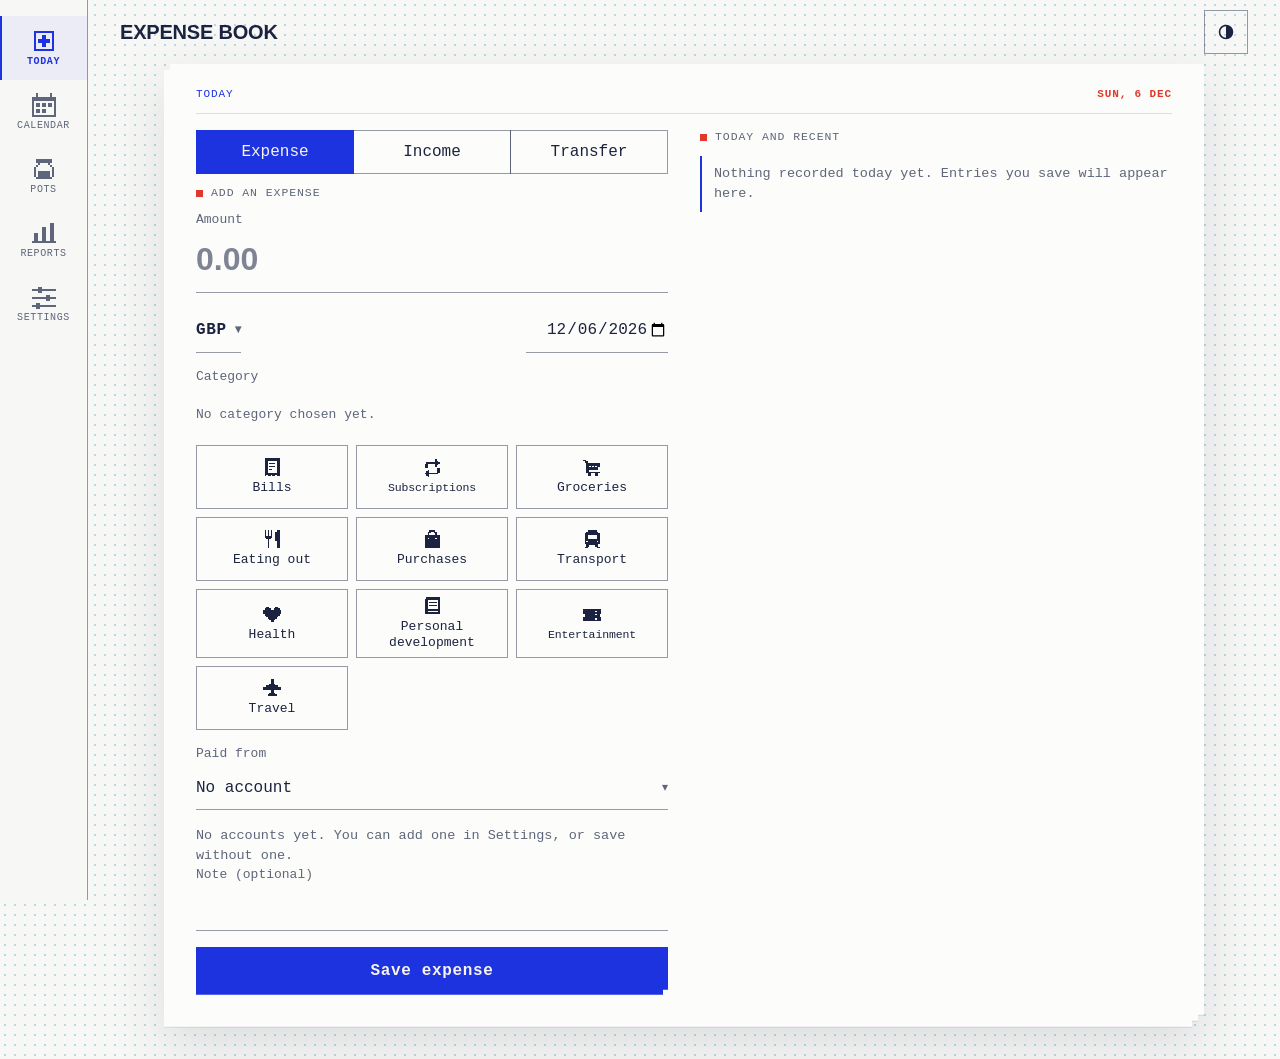
==== commit fa64f10a: "Publish transfers, refunds and styled dropdowns Co-Authored-By: Claude Opus 5.5 <noreply@anthropic.c" ====
--- a/standalone.html
+++ b/standalone.html
@@ -1111,6 +1111,7 @@
 .detail-line {
   display: flex;
   justify-content: space-between;
+  align-items: center;
   gap: var(--s3);
   padding: var(--s1) 0;
   font-size: 13.5px;
@@ -1590,6 +1591,77 @@
   content: "✓";
   margin-left: auto;
   color: var(--blue);
+}
+
+/* A select's own list is replaced by a popover list (ui/select.js). The
+   native control stays in the page, hidden; the button stands in for it. */
+.select-native {
+  position: absolute !important;
+  width: 1px !important;
+  height: 1px !important;
+  min-height: 0 !important;
+  opacity: 0;
+  pointer-events: none;
+}
+
+.select-button {
+  display: flex;
+  align-items: center;
+  gap: var(--s2);
+  width: 100%;
+  min-width: 0;
+  height: var(--control);
+  margin: 0;
+  padding: 0;
+  background: transparent;
+  border: 0;
+  border-bottom: 1.5px solid var(--line-strong);
+  border-radius: 0;
+  color: inherit;
+  font: inherit;
+  font-size: 16px;
+  line-height: 1.25;
+  text-align: left;
+  cursor: pointer;
+}
+
+.select-button[hidden] {
+  display: none;
+}
+
+.select-button-text {
+  flex: 1;
+  min-width: 0;
+  overflow: hidden;
+  text-overflow: ellipsis;
+  white-space: nowrap;
+}
+
+.select-button .caret {
+  color: var(--muted);
+}
+
+.select-button:focus-visible,
+.select-button[aria-expanded="true"] {
+  border-bottom-color: var(--blue);
+}
+
+.select-button:disabled {
+  opacity: .35;
+  cursor: default;
+}
+
+.pop-group {
+  padding: var(--s2);
+  color: var(--muted);
+  font-size: 12px;
+  letter-spacing: .08em;
+  text-transform: uppercase;
+}
+
+.pop-option[aria-disabled="true"] {
+  opacity: .4;
+  cursor: default;
 }
 
 /* --------------------------------------------------------------------------
@@ -2501,7 +2573,7 @@
   }
 }
 
-/* Today: the Expense | Income switch above the add form */
+/* Today: the Expense | Income | Transfer switch above the add form */
 .entry-kind {
   display: flex;
   margin-bottom: var(--s3);
@@ -2703,6 +2775,12 @@
   background: currentColor;
 }
 
+/* The bracketed category names only from 768px; the button's label keeps them. */
+.rp-toggle-names {
+  display: none;
+  white-space: pre-wrap;
+}
+
 .rp-compare-button {
   flex: none;
   margin-left: auto;
@@ -3360,6 +3438,10 @@
 
   .rp-toggle {
     font-size: 13px;
+  }
+
+  .rp-toggle-names {
+    display: inline;
   }
 }
 
@@ -3887,6 +3969,11 @@
  }
  for(const e of s.entries.filter(e=>e.kind==='expense')){const refunded=s.entries.filter(r=>r.kind==='refund'&&r.original===e.id).reduce((n,r)=>n+BigInt(r.minor),0n);if(refunded>BigInt(e.minor))throw Error('Refunds exceed the original purchase.');if(e.friend){const own=s.entries.filter(r=>r.kind==='refund'&&r.original===e.id).reduce((n,r)=>n+BigInt(r.personalMinor??r.minor),0n);if(own>BigInt(e.personalMinor))throw Error('Refunds exceed your original personal share.');if(e.sharedTotal!=null){const merchant=s.entries.filter(r=>r.kind==='refund'&&r.original===e.id).reduce((n,r)=>n+BigInt(r.merchantRefund??r.minor),0n);if(merchant>BigInt(e.sharedTotal))throw Error('Merchant refunds exceed the original shared payment.');}const theirs=refunded-own;if(theirs>BigInt(e.minor-e.personalMinor))throw Error('Refunds exceed the friend’s original share.');}}
  for(const e of s.entries){if(e.feeFor){ref('entries',e.feeFor);const transfer=find('entries',e.feeFor);if(transfer.kind!=='transfer'||e.group!==transfer.group||e.account!==transfer.account||e.currency!==transfer.currency||e.date!==transfer.date||e.status!==transfer.status)throw Error('A transfer fee must match its source transfer.');}if(e.kind==='transfer'&&e.totalDebit!=null){integer(e.totalDebit,true);const fees=s.entries.filter(f=>f.feeFor===e.id).reduce((n,f)=>n+BigInt(f.minor),0n);if(BigInt(e.minor)+fees!==BigInt(e.totalDebit))throw Error('Transfer principal and included fee must equal the total debit.');}}
+ // A fee taken from what a transfer delivered (an ATM or exchange charge): an expense on the receiving account.
+ for(const fee of s.entries.filter(e=>e.feeOnReceived)){
+  const transfer=find('entries',fee.feeOnReceived),destination=transfer&&find('accounts',transfer.toAccount);
+  if(!transfer||transfer.kind!=='transfer'||!destination||fee.kind!=='expense'||fee.group!==transfer.id||fee.account!==transfer.toAccount||fee.currency!==destination.currency||fee.precision!==destination.precision||fee.date!==transfer.date||fee.status!==transfer.status)throw Error('A fee taken from a transfer must match the receiving account and date.');
+ }
  for(const a of s.allocations){date(a.date);if(a.salary){ref('entries',a.salary);const income=find('entries',a.salary);if(income.kind!=='income'||income.status!=='posted'||income.ledger!=='active')throw Error('Salary funding needs a posted income entry.');const allocated=s.allocations.filter(row=>row.salary===a.salary).reduce((n,row)=>n+BigInt(row.minor),0n);if(allocated>BigInt(income.minor))throw Error('Salary allocations exceed the recorded income.');}ref('pots',a.from);ref('pots',a.to);if(!a.to||a.from===a.to)throw Error('Choose a different destination pot.');integer(a.minor,true);const target=find('pots',a.to);if(a.from){const source=find('pots',a.from);if(source.currency!==target.currency||source.precision!==target.precision)throw Error('Pot moves currently require matching currencies.');}}
  for(const table of ['accounts','categories','pots','templates','schedules','trips','wishlist','friends','caps'])for(const r of s[table])if(typeof r.name!=='string'||!r.name.trim()||r.name.length>150)throw Error(`A ${table} record needs a name of at most 150 characters.`);
  for(const r of s.templates){ref('accounts',r.account);ref('categories',r.category);ref('pots',r.pot);}
@@ -4922,6 +5009,248 @@
     .filter(a => ids.includes(a.id) && a.id.startsWith('rollover:'))
     .map(record => ({ table: 'allocations', record, action: 'delete' }));
   return operations.length ? commitBatch(s, operations) : s;
+}
+
+// ---- transfer-logic.js ----
+// Transfers between two accounts, with an optional fee taken from the amount received
+// (an ATM or exchange charge that reduced what arrived).
+//
+// The transfer records the amount sent (in the from-account's currency) and the gross
+// amount received (in the to-account's currency, before the fee). The fee is a linked
+// expense on the receiving account, so the account's balance goes up by the net amount,
+// the fee appears in reports, and nothing is counted twice.
+
+
+
+const SOURCE_FEE_MESSAGE = 'This transfer has a fee taken from the amount sent. Edit it in the previous version.';
+
+/** True when the transfer has the older kind of fee, charged on top at the source. */
+function hasSourceFee(state, transfer) {
+  return transfer.totalDebit != null || state.entries.some(entry => entry.feeFor === transfer.id);
+}
+
+/** The fee taken from the amount received (or null) and what actually arrived. */
+function transferParts(state, transfer) {
+  const fee = state.entries.find(entry => entry.feeOnReceived === transfer.id) || null;
+  return { fee, receivedNet: BigInt(transfer.receivedMinor) - BigInt(fee ? fee.minor : 0) };
+}
+
+/**
+ * Save a transfer and its fee as one change. Returns the new, validated state.
+ *   transfer     the transfer record (id, account, toAccount, minor, date, status, note…)
+ *   receivedNet  what actually arrived, in the destination currency's minor units
+ *   fee          the fee taken from the amount received, same units; 0 for none
+ *   feeCategory  the expense category for the fee; needed only when there is a fee
+ */
+function saveTransfer(state, { transfer, receivedNet, fee = 0, feeCategory = '' }) {
+  if (!Number.isSafeInteger(fee) || fee < 0) throw Error('The fee cannot be negative.');
+  if (!Number.isSafeInteger(receivedNet) || receivedNet <= 0) throw Error('Enter the amount received.');
+  if (!Number.isSafeInteger(receivedNet + fee)) throw Error('Amount must be within the supported range.');
+
+  const from = state.accounts.find(account => account.id === transfer.account);
+  const to = state.accounts.find(account => account.id === transfer.toAccount);
+  if (!transfer.account || !transfer.toAccount || !from || !to) {
+    throw Error('Choose the account the money leaves and the account it arrives in.');
+  }
+  if (from.id === to.id) throw Error('Choose two different accounts.');
+  if (hasSourceFee(state, transfer)) throw Error(SOURCE_FEE_MESSAGE);
+
+  const id = transfer.id;
+  const old = state.entries.find(entry => entry.id === id);
+  const oldFee = state.entries.find(entry => entry.feeOnReceived === id);
+
+  const record = {
+    ...transfer,
+    kind: 'transfer',
+    currency: from.currency,
+    precision: from.precision,
+    receivedMinor: receivedNet + fee
+  };
+  // The amount sent is always in the from-account's own currency.
+  delete record.settledMinor; delete record.settledCurrency; delete record.settledPrecision;
+  delete record.settledEstimate;
+  // A changed amount makes an older reporting-currency value stale.
+  if (old && (old.minor !== record.minor || old.currency !== record.currency)) {
+    delete record.reportingMinor; delete record.reportingCurrency; delete record.reportingPrecision;
+  }
+  if (fee > 0) record.group = id;
+  else if (record.group === id) delete record.group;
+
+  const operations = [{ table: 'entries', record }];
+  if (fee > 0) {
+    const category = state.categories.find(c => c.id === feeCategory && c.kind === 'expense');
+    if (!category) throw Error('Choose an expense category for the fee.');
+    operations.push({
+      table: 'entries',
+      record: {
+        id: oldFee?.id || 'rfee:' + id,
+        kind: 'expense',
+        feeOnReceived: id,
+        group: id,
+        status: record.status,
+        date: record.date,
+        minor: fee,
+        currency: to.currency,
+        precision: to.precision,
+        account: to.id,
+        category: category.id,
+        pot: category.pot || '',
+        trip: '',
+        tags: 'fee',
+        note: 'Fee taken from the amount received',
+        ledger: 'active'
+      }
+    });
+  } else if (oldFee) {
+    operations.push({ table: 'entries', record: oldFee, action: 'delete' });
+  }
+  return commitBatch(state, operations);
+}
+
+// ---- refund-logic.js ----
+// Refunds against a purchase.
+//
+// A refund is its own record that points at the purchase (`original`). It copies the
+// purchase's currency, account, category and pot, so the money returns to the same
+// account and the same pot. A purchase can have several part refunds; together they can
+// never be more than the purchase.
+//
+// Purchases shared with a friend, and fees that belong to a transfer, have their own
+// rules and are still refunded in the previous version.
+
+
+
+
+
+/** Today's date on this device, as YYYY-MM-DD. */
+function localToday() {
+  const now = new Date();
+  const pad = number => String(number).padStart(2, '0');
+  return `${now.getFullYear()}-${pad(now.getMonth() + 1)}-${pad(now.getDate())}`;
+}
+
+/** '85.00' for 8500 at precision 2. Plain fixed decimals, for messages. */
+function fixedAmount(minor, precision) {
+  const digits = BigInt(minor).toString().padStart(precision + 1, '0');
+  return precision ? `${digits.slice(0, -precision)}.${digits.slice(-precision)}` : digits;
+}
+
+/** `part` of `whole`, applied to `amount`, rounded half away from zero. */
+function proportion(amount, part, whole) {
+  return Number(divideRounded(BigInt(amount) * BigInt(part), BigInt(whole)));
+}
+
+/**
+ * How much of a purchase has been refunded already, in the purchase currency's minor
+ * units. `exceptId` leaves one refund out: the one being edited.
+ */
+function refundedSoFar(state, purchase, exceptId = '') {
+  return state.entries
+    .filter(entry => entry.kind === 'refund' && entry.original === purchase.id
+      && entry.status !== 'cancelled' && entry.id !== exceptId)
+    .reduce((sum, entry) => sum + BigInt(entry.minor), 0n);
+}
+
+/** True when this purchase's refunds can be recorded in this version. */
+function canRefundHere(state, purchase) {
+  return Boolean(purchase)
+    && purchase.kind === 'expense'
+    && purchase.status === 'posted'
+    && purchase.ledger === 'active'
+    && !purchase.friend
+    && !purchase.feeOnReceived
+    && !purchase.feeFor;
+}
+
+/**
+ * The likely amount credited to the account for a refund of `minor`, when the account
+ * is in a different currency from the purchase: the same share of the original charge.
+ * Null when the purchase was paid in the account's own currency.
+ */
+function suggestedSettled(purchase, minor) {
+  if (purchase.settledMinor == null) return null;
+  if (!Number.isSafeInteger(minor) || minor <= 0 || !(purchase.minor > 0)) return null;
+  return proportion(purchase.settledMinor, minor, purchase.minor);
+}
+
+/**
+ * Add a refund, or change an existing one. Returns the new, validated state.
+ *   purchaseId       the purchase being refunded
+ *   id               the refund to change; empty for a new refund
+ *   minor            the refund, in the purchase currency's minor units
+ *   date             YYYY-MM-DD; from the purchase date up to today
+ *   note             optional text
+ *   settledMinor     what the account was credited, in the account currency's minor
+ *                    units. Only for a purchase in another currency; left out, it is
+ *                    estimated from the original charge.
+ *   settledEstimate  true when a given settledMinor is itself an estimate
+ *   today            the latest date allowed; defaults to today on this device
+ */
+function saveRefund(state, { purchaseId, id = '', minor, date, note = '', settledMinor, settledEstimate, today = localToday() }) {
+  const purchase = state.entries.find(entry => entry.id === purchaseId);
+  if (!purchase) throw Error('The purchase for this refund was not found.');
+  if (!canRefundHere(state, purchase)) throw Error('Refunds for this purchase are recorded in the previous version.');
+  if (id && !state.entries.some(entry => entry.id === id && entry.kind === 'refund' && entry.original === purchase.id)) {
+    throw Error('That refund was not found.');
+  }
+
+  if (!Number.isSafeInteger(minor) || minor <= 0) throw Error('Enter the refund amount.');
+  const left = BigInt(purchase.minor) - refundedSoFar(state, purchase, id);
+  if (left <= 0n) throw Error('This purchase is already fully refunded.');
+  if (BigInt(minor) > left) {
+    throw Error(`The most left to refund is ${fixedAmount(left, purchase.precision)} ${purchase.currency}.`);
+  }
+
+  if (typeof date !== 'string' || !validDate(date)) throw Error('Choose the refund date.');
+  if (date < purchase.date) throw Error('A refund cannot be dated before the purchase.');
+  if (date > today) throw Error('A refund cannot be dated in the future.');
+
+  // Start from the purchase so the currency, account, category, pot, trip and tags match,
+  // then remove what belongs to the purchase alone.
+  const record = {
+    ...purchase,
+    id: id || uid(),
+    kind: 'refund',
+    original: purchase.id,
+    minor,
+    date,
+    status: 'posted',
+    note: String(note || '').trim()
+  };
+  for (const key of ['settledMinor', 'settledCurrency', 'settledPrecision', 'settledEstimate',
+    'reportingMinor', 'reportingCurrency', 'reportingPrecision', 'splits', 'group', 'feeFor']) {
+    delete record[key];
+  }
+
+  // The account is in another currency: record what it was credited.
+  if (purchase.settledMinor != null && purchase.settledCurrency) {
+    record.settledCurrency = purchase.settledCurrency;
+    record.settledPrecision = purchase.settledPrecision;
+    if (settledMinor == null) {
+      record.settledMinor = proportion(purchase.settledMinor, minor, purchase.minor);
+      record.settledEstimate = true;
+    } else {
+      if (!Number.isSafeInteger(settledMinor) || settledMinor <= 0) throw Error('Enter the amount credited to the account.');
+      record.settledMinor = settledMinor;
+      if (settledEstimate === true) record.settledEstimate = true;
+    }
+  }
+
+  // Keep the same share of the purchase's reporting value, so reports show the net.
+  if (purchase.reportingMinor != null && purchase.reportingCurrency) {
+    record.reportingMinor = proportion(purchase.reportingMinor, minor, purchase.minor);
+    record.reportingCurrency = purchase.reportingCurrency;
+    record.reportingPrecision = purchase.reportingPrecision;
+  }
+
+  return commitBatch(state, [{ table: 'entries', record }]);
+}
+
+/** Remove one refund. Returns the new, validated state. */
+function deleteRefund(state, id) {
+  const record = state.entries.find(entry => entry.id === id);
+  if (!record || record.kind !== 'refund') throw Error('That refund was not found.');
+  return commitBatch(state, [{ table: 'entries', record, action: 'delete' }]);
 }
 
 // ---- reports-view.js ----
@@ -6432,14 +6761,14 @@
   badge: ['.....##.....', '....#..#....', '############', '#..........#', '#.###..###.#', '#.###......#', '#.###.####.#', '#..........#', '#.###.###..#', '#..........#', '############', '............'],
   box: ['............', '..########..', '.#........#.', '############', '#..........#', '#....##....#', '#....##....#', '#..........#', '#..........#', '#..........#', '############', '............'],
   people: ['..##....##..', '.####..####.', '.####..####.', '..##....##..', '............', '.####..####.', '######.#####', '######.#####', '######.#####', '######.#####', '............', '............'],
-  palette: ['...######...', '.##......##.', '#..##......#', '#..##..##..#', '#......##..#', '#.##.......#', '#.##...##..#', '#......##..#', '.#...##....#', '..#.#..#..#.', '...#....##..', '............'],
+  palette: ['...######...', '..#......##.', '.#.##.##...#', '#..##.##...#', '#..........#', '#.##....###.', '#.##...#....', '#......#....', '.#......###.', '..#........#', '...########.', '............'],
   laptop: ['............', '.##########.', '.#........#.', '.#........#.', '.#........#.', '.#........#.', '.##########.', '............', '############', '############', '............', '............'],
-  lipstick: ['.....##.....', '....###.....', '....####....', '....####....', '...######...', '...######...', '...#....#...', '...######...', '..########..', '..########..', '..########..', '..########..'],
+  lipstick: ['......#.....', '.....##.....', '....###.....', '....####....', '....####....', '....####....', '...######...', '...######...', '............', '..########..', '..########..', '..########..'],
   car: ['............', '............', '...######...', '..#..#...#..', '.#...#....#.', '############', '############', '#.########.#', '############', '.##......##.', '.##......##.', '............'],
   cross: ['............', '....####....', '....####....', '....####....', '############', '############', '############', '############', '....####....', '....####....', '....####....', '............'],
   leaf: ['.........###', '......######', '....###...##', '...##....###', '..##....##.#', '..#....##..#', '.##...##..##', '.#...##..##.', '.#..##.###..', '..###.##....', '.##.........', '##..........'],
   chat: ['............', '.##########.', '############', '##........##', '##.#.#.#.###', '##........##', '############', '.##########.', '...###......', '..##........', '.#..........', '............'],
-  cap: ['............', '.....##.....', '...######...', '.##########.', '############', '.##########.', '...######.#.', '...######.#.', '...######.#.', '.........###', '.........###', '............'],
+  cap: ['............', '............', '....####....', '.##########.', '############', '.##########.', '..#######.#.', '..#######.#.', '..#######.#.', '...#####.###', '.........###', '............'],
   passport: ['.#########..', '.##########.', '.##......##.', '.##.####.##.', '.##.#..#.##.', '.##.#..#.##.', '.##.####.##.', '.##......##.', '.##.####.##.', '.##......##.', '.##########.', '..#########.'],
   shield: ['.##########.', '##........##', '##........##', '##...##...##', '##..####..##', '##...##...##', '.##......##.', '.##......##.', '..##....##..', '...##..##...', '....####....', '.....##.....'],
   bed: ['............', '............', '#...........', '#...........', '#.##........', '#.##.######.', '############', '############', '#..........#', '#..........#', '............', '............'],
@@ -7033,6 +7362,234 @@
   return handle;
 }
 
+// ---- ui/select.js ----
+// Every <select> in the new interface keeps working as before (value, change
+// events, disabled), but its native list is replaced by the app's own popover
+// list. The select stays in the page, hidden, as the source of truth; a button
+// placed right after it shows the chosen option and opens the list.
+
+
+
+
+const buttons = new WeakMap(); // select → its button
+let rootObserver = null;
+let labelClicksInstalled = false;
+
+/** Enhance every select under `root`, now and whenever one is added later. */
+function enhanceSelects(root = document.body) {
+  if (!root) return;
+  scan(root);
+  installLabelClicks();
+  if (rootObserver) return;
+  rootObserver = new MutationObserver(records => {
+    for (const record of records) {
+      for (const node of record.removedNodes) {
+        // A select taken out on its own takes its button with it.
+        if (node.nodeType === 1 && node.matches('select') && !node.isConnected) buttons.get(node)?.remove();
+      }
+      for (const node of record.addedNodes) {
+        if (node.nodeType === 1) scan(node);
+      }
+    }
+  });
+  rootObserver.observe(root, { childList: true, subtree: true });
+}
+
+function scan(node) {
+  const selects = node.matches?.('select') ? [node] : [];
+  if (node.querySelectorAll) selects.push(...node.querySelectorAll('select'));
+  for (const select of selects) {
+    if (select.closest('.legacy')) continue;
+    if (select.hasAttribute('data-enhanced')) {
+      // Moved elsewhere: bring its button along.
+      const button = buttons.get(select);
+      if (button && select.isConnected && select.nextSibling !== button) select.after(button);
+      continue;
+    }
+    enhance(select);
+  }
+}
+
+/** A click on a label focuses the button of the select it belongs to. */
+function installLabelClicks() {
+  if (labelClicksInstalled) return;
+  labelClicksInstalled = true;
+  document.addEventListener('click', event => {
+    const label = event.target.closest?.('label[for]');
+    if (!label) return;
+    const target = document.getElementById(label.htmlFor);
+    const button = target && buttons.get(target);
+    if (!button) return;
+    event.preventDefault();
+    if (!button.disabled) button.focus();
+  });
+}
+
+function labelOf(select) {
+  const own = select.getAttribute('aria-label');
+  if (own) return own.trim();
+  if (select.id) {
+    const label = document.querySelector(`label[for="${CSS.escape(select.id)}"]`);
+    if (label) return label.textContent.trim();
+  }
+  const wrapping = select.closest('label');
+  if (wrapping) {
+    // The label's own words, without the select's options or the button's text.
+    const copy = wrapping.cloneNode(true);
+    copy.querySelectorAll('select, .select-button').forEach(node => node.remove());
+    return copy.textContent.trim();
+  }
+  return '';
+}
+
+function enhance(select) {
+  if (select.multiple) return; // a list box, not a dropdown
+  select.setAttribute('data-enhanced', '');
+
+  // Keep the place the select held in its row before it is hidden.
+  const inlineWidth = select.style.width;
+  let flex = null;
+  if (select.isConnected) {
+    const computed = getComputedStyle(select);
+    if (computed.flexGrow !== '0' || select.style.flex) {
+      flex = `${computed.flexGrow} ${computed.flexShrink} ${computed.flexBasis}`;
+    }
+  }
+
+  const text = el('span', { class: 'select-button-text' });
+  const button = el('button', {
+    type: 'button', class: 'select-button',
+    'aria-haspopup': 'listbox', 'aria-expanded': 'false'
+  }, text, el('span', { class: 'caret', 'aria-hidden': 'true', text: '▾' }));
+  if (inlineWidth) button.style.width = inlineWidth;
+  if (flex) button.style.flex = flex;
+  buttons.set(select, button);
+
+  let popover = null;
+
+  function refresh() {
+    const chosen = select.options[select.selectedIndex];
+    const value = chosen ? chosen.textContent.trim() : '';
+    const label = labelOf(select);
+    if (text.textContent !== value) text.textContent = value;
+    const name = label ? `${label}: ${value}` : value;
+    if (button.getAttribute('aria-label') !== name) button.setAttribute('aria-label', name);
+    if (button.disabled !== select.disabled) button.disabled = select.disabled;
+    if (button.hidden !== select.hidden) button.hidden = select.hidden;
+    if (select.disabled && popover) closePopover();
+  }
+
+  function choose(option) {
+    const changed = select.selectedIndex !== option.index;
+    closePopover();
+    if (!changed) return;
+    select.selectedIndex = option.index;
+    select.dispatchEvent(new Event('input', { bubbles: true }));
+    select.dispatchEvent(new Event('change', { bubbles: true }));
+    refresh();
+  }
+
+  function open() {
+    refresh();
+    if (select.disabled) return;
+    const label = labelOf(select);
+    const items = [];   // the choosable rows, in order
+    const byItem = new Map();
+
+    const row = (option, groupDisabled) => {
+      const disabled = option.disabled || groupDisabled;
+      const item = el('li', {
+        role: 'option', tabIndex: -1, class: 'pop-option',
+        'aria-selected': String(option.index === select.selectedIndex),
+        'aria-disabled': disabled ? 'true' : null,
+        'data-value': option.value,
+        onclick: () => { if (!disabled) choose(option); }
+      }, el('strong', { text: option.textContent.trim() || ' ' }));
+      if (!disabled) { items.push(item); byItem.set(item, option); }
+      return item;
+    };
+
+    const rows = [];
+    for (const child of select.children) {
+      if (child.tagName === 'OPTGROUP') {
+        rows.push(el('li', { class: 'pop-group', role: 'presentation', text: child.label }));
+        for (const option of child.children) {
+          if (option.tagName === 'OPTION') rows.push(row(option, child.disabled));
+        }
+      } else if (child.tagName === 'OPTION') rows.push(row(child, false));
+    }
+    const list = el('ul', { class: 'pop-list', role: 'listbox', 'aria-label': label || null }, rows);
+
+    list.addEventListener('keydown', event => {
+      if (!items.length) return;
+      const at = items.indexOf(document.activeElement);
+      let to = -1;
+      if (event.key === 'ArrowDown') to = (at + 1) % items.length;
+      else if (event.key === 'ArrowUp') to = (at - 1 + items.length) % items.length;
+      else if (event.key === 'Home') to = 0;
+      else if (event.key === 'End') to = items.length - 1;
+      else if (event.key === 'Enter' || event.key === ' ') {
+        event.preventDefault();
+        if (at >= 0) choose(byItem.get(items[at]));
+        return;
+      } else if (event.key.length === 1 && !event.ctrlKey && !event.metaKey && !event.altKey) {
+        // Typing a character jumps to the next option that starts with it.
+        const letter = event.key.toLowerCase();
+        const order = [...items.slice(at + 1), ...items.slice(0, at + 1)];
+        to = items.indexOf(order.find(item => item.textContent.trim().toLowerCase().startsWith(letter)));
+      }
+      if (to < 0) return;
+      event.preventDefault();
+      items[to].focus();
+    });
+
+    popover = openPopover({
+      anchor: button, content: list, label: label || 'Choose',
+      onClose: () => { popover = null; }
+    });
+    const start = items.find(item => item.getAttribute('aria-selected') === 'true') || items[0];
+    start?.focus();
+  }
+
+  button.addEventListener('click', () => (popover ? closePopover() : open()));
+  button.addEventListener('keydown', event => {
+    if (event.key !== 'ArrowDown' && event.key !== 'ArrowUp') return;
+    event.preventDefault();
+    if (!popover) open();
+  });
+
+  // Hide the native control; it stays in the page as the source of truth.
+  select.classList.add('select-native');
+  select.tabIndex = -1;
+  select.setAttribute('aria-hidden', 'true');
+  select.after(button);
+
+  // Stay in step when code sets .value / .selectedIndex directly…
+  for (const name of ['value', 'selectedIndex']) {
+    const native = Object.getOwnPropertyDescriptor(HTMLSelectElement.prototype, name);
+    if (!native?.set) continue;
+    Object.defineProperty(select, name, {
+      configurable: true,
+      enumerable: native.enumerable,
+      get() { return native.get.call(this); },
+      set(next) { native.set.call(this, next); refresh(); }
+    });
+  }
+  // …when its options or attributes change, and when it changes itself.
+  new MutationObserver(refresh).observe(select, {
+    childList: true, subtree: true, attributes: true, characterData: true
+  });
+  select.addEventListener('change', refresh);
+
+  // Screens restore focus after a redraw by `data-focus`, and may focus the
+  // select itself before this runs: send that focus on to the button.
+  if (select.dataset.focus) button.dataset.focus = select.dataset.focus;
+  select.addEventListener('focus', () => button.focus());
+
+  refresh();
+  if (document.activeElement === select) button.focus();
+}
+
 // ---- ui/accounts-picker.js ----
 // The account picker: currency tabs over a grid of account tiles, built like
 // the category picker. Each tile shows an icon, the name and the balance.
@@ -7056,9 +7613,10 @@
  *   currency           → the entry currency; its tab is shown first
  *   today              → balances are shown as of this day
  *   onChange(id)
+ *   chosenLabel        → the words before the chosen account's name (default 'Paid from')
  * Returns { element, getValue(), showCurrency(code) }.
  */
-function createAccountPicker({ getState, getAccounts, value = '', currency = '', today, onChange = () => {} }) {
+function createAccountPicker({ getState, getAccounts, value = '', currency = '', today, onChange = () => {}, chosenLabel = 'Paid from' }) {
   let selected = value;
   let tab = currency; // '' is the "All" tab
   const element = el('div', { class: 'acct-picker' });
@@ -7096,7 +7654,7 @@
 
     const chosen = accounts.find(account => account.id === selected);
     element.replaceChildren(...[tabs, grid, el('p', { class: 'cat-chosen' },
-      chosen ? ['Paid from ', el('strong', { text: `${chosen.name} · ${chosen.currency}` })] : 'No account chosen.')].filter(Boolean));
+      chosen ? [chosenLabel + ' ', el('strong', { text: `${chosen.name} · ${chosen.currency}` })] : 'No account chosen.')].filter(Boolean));
 
     if (focusSelector) element.querySelector(focusSelector)?.focus();
   }
@@ -7349,8 +7907,308 @@
   }
 }
 
+// ---- ui/transfer.js ----
+// Move money between two accounts, with an optional fee taken from what arrived
+// (an ATM or exchange charge).
+
+
+
+
+
+
+
+
+
+
+
+const FEE_CATEGORY_KEY = 'expense-book.fee-category';
+const FEE_HINT = 'Use this for an ATM or exchange charge that reduced what arrived. What you type in Amount received is what actually arrived.';
+
+// Remembered while the page is open, so repeating a transfer is quick.
+const lastUsed = { from: null, to: null };
+
+function rememberedFeeCategory() {
+  try { return localStorage.getItem(FEE_CATEGORY_KEY) || ''; } catch { return ''; }
+}
+function rememberFeeCategory(id) {
+  try { localStorage.setItem(FEE_CATEGORY_KEY, id); } catch { /* private window: nothing to remember */ }
+}
+
+/** A typed fee as minor units; an empty field or zero means no fee. */
+function parseFee(text, currency) {
+  const typed = text.trim();
+  if (!typed || /^0+(?:[.,]0*)?$/.test(typed)) return 0;
+  if (typed.startsWith('-')) throw Error('The fee cannot be negative.');
+  return parseAmount(typed, currency);
+}
+
+/**
+ * The transfer form. `editing` is the transfer being changed, or null for a new one.
+ *   onSaved(record)  called after the transfer is saved
+ *   onCancel()       called by Cancel while editing
+ */
+function buildTransferForm(state, today, editing, { onSaved = () => {}, onCancel = () => {} } = {}) {
+  const offered = current => current.accounts.filter(a => !a.archived || a.id === editing?.account || a.id === editing?.toAccount);
+  const accounts = offered(state);
+  const has = id => accounts.some(a => a.id === id);
+  const parts = editing ? transferParts(state, editing) : null;
+
+  const startFrom = editing ? editing.account
+    : (has(lastUsed.from) && lastUsed.from)
+      || (has(state.settings.defaultAccount) && state.settings.defaultAccount)
+      || accounts.find(a => a.type === 'current' && a.currency === 'GBP')?.id
+      || accounts[0]?.id
+      || '';
+  const startTo = editing ? editing.toAccount
+    : (has(lastUsed.to) && lastUsed.to !== startFrom && lastUsed.to)
+      || accounts.find(a => a.id !== startFrom)?.id
+      || '';
+
+  const caret = () => el('span', { class: 'caret', 'aria-hidden': 'true', text: '▾' });
+  const accountOf = id => ledger.state.accounts.find(a => a.id === id);
+
+  // --- From and To: each a button that opens the account picker.
+  function accountField(id, label, value) {
+    let popover = null;
+    const picker = createAccountPicker({
+      getState: () => ledger.state,
+      getAccounts: offered,
+      value,
+      currency: '', // the "All" tab
+      today,
+      chosenLabel: label,
+      onChange: () => { show(); closePopover(); syncFields(); }
+    });
+    const button = el('button', {
+      type: 'button', id, class: 'paid-button',
+      'aria-haspopup': 'dialog', 'aria-expanded': 'false',
+      onclick: () => {
+        if (popover) return closePopover();
+        popover = openPopover({
+          anchor: button, content: picker.element, label, role: 'dialog', wide: true,
+          onClose: () => { popover = null; }
+        });
+        (picker.element.querySelector('[data-acct][aria-pressed="true"]')
+          || picker.element.querySelector('button'))?.focus();
+      }
+    });
+    function show() {
+      const account = accountOf(picker.getValue());
+      button.replaceChildren(...[
+        account && accountIconNode(account),
+        el('span', { class: 'paid-name', text: account ? account.name : 'Choose an account' }),
+        account && el('span', { class: 'paid-currency', text: account.currency }),
+        caret()
+      ].filter(Boolean));
+    }
+    show();
+    return {
+      account: () => accountOf(picker.getValue()),
+      field: el('div', { class: 'field' }, el('label', { for: id, text: label }), button)
+    };
+  }
+  const from = accountField('transfer-from', 'From', startFrom);
+  const to = accountField('transfer-to', 'To', startTo);
+
+  // --- Amounts
+  const sent = el('input', {
+    id: 'transfer-amount', class: 'amount-input', type: 'text', inputMode: 'decimal',
+    autocomplete: 'off', placeholder: '0.00',
+    value: editing ? plainAmount(editing.minor, editing.precision) : '',
+    oninput: () => syncFields()
+  });
+  const sentLabel = el('label', { for: 'transfer-amount' });
+  const dateInput = el('input', { id: 'transfer-date', type: 'date', 'aria-label': 'Date', value: editing?.date || today });
+
+  // Amount received: only shown when the two accounts hold different currencies.
+  // 'auto'   a live estimate from the default rates, recalculated as the form changes
+  // 'manual' typed by the user, or the amount saved with the transfer being edited
+  const editingDestination = editing && state.accounts.find(a => a.id === editing.toAccount);
+  let receivedState = editing ? 'manual' : 'auto';
+  let receivedFor = null; // the currency the field holds; null until first shown
+  const received = el('input', {
+    id: 'transfer-received', type: 'text', inputMode: 'decimal', autocomplete: 'off',
+    value: parts && editingDestination ? plainAmount(parts.receivedNet, editingDestination.precision) : '',
+    oninput: () => { receivedState = 'manual'; estimateTag.hidden = true; }
+  });
+  const receivedLabelText = el('span');
+  const estimateTag = el('span', { class: 'tag-estimate', text: 'estimate', hidden: true });
+  const receivedField = el('div', { class: 'field', hidden: true },
+    el('label', { for: 'transfer-received' }, receivedLabelText, ' ', estimateTag),
+    received);
+
+  // --- Fee taken from the amount received, and the category it is reported under.
+  const fee = el('input', {
+    id: 'transfer-fee', type: 'text', inputMode: 'decimal', autocomplete: 'off',
+    value: parts?.fee && editingDestination ? plainAmount(parts.fee.minor, editingDestination.precision) : '',
+    oninput: () => syncFields()
+  });
+  const feeLabel = el('label', { for: 'transfer-fee' });
+
+  const expenseCategories = state.categories.filter(c => c.kind === 'expense' && (!c.archived || c.id === parts?.fee?.category));
+  const categoryLabel = category => {
+    const parent = category.parent && state.categories.find(c => c.id === category.parent);
+    return parent ? `${parent.name} › ${category.name}` : category.name;
+  };
+  const isOffered = id => expenseCategories.some(c => c.id === id);
+  const remembered = rememberedFeeCategory();
+  const startCategory = (parts?.fee && isOffered(parts.fee.category) && parts.fee.category)
+    || (isOffered(remembered) && remembered)
+    || expenseCategories.find(c => c.name === 'Admin fees')?.id
+    || expenseCategories[0]?.id
+    || '';
+  const feeCategory = el('select', { id: 'transfer-fee-category' },
+    expenseCategories.map(c => el('option', { value: c.id, text: categoryLabel(c) })));
+  feeCategory.value = startCategory;
+  const feeCategoryField = el('div', { class: 'field', hidden: true },
+    el('label', { for: 'transfer-fee-category', text: 'Fee category' }), feeCategory);
+
+  const note = el('input', { id: 'transfer-note', type: 'text', maxLength: 500, value: editing?.note || '' });
+
+  /** The estimate of what arrives, as text for the field, or '' without an amount or a rate. */
+  function estimateReceived(source, destination) {
+    try {
+      const { reportingCurrency, defaultRates } = ledger.state.settings;
+      const gross = estimateAccountAmount(parseAmount(sent.value, source.currency),
+        { currency: source.currency, precision: source.precision }, destination, reportingCurrency, defaultRates);
+      if (gross == null) return '';
+      let charge = 0;
+      try { charge = parseFee(fee.value, destination.currency); } catch { /* a half-typed fee */ }
+      const net = gross > charge ? gross - charge : gross;
+      return net > 0 ? plainAmount(net, destination.precision) : '';
+    } catch {
+      return ''; // no amount typed yet
+    }
+  }
+
+  /** Labels and the received field follow the two chosen accounts. */
+  function syncFields() {
+    const source = from.account();
+    const destination = to.account();
+    sentLabel.textContent = source ? `Amount sent (${source.currency})` : 'Amount sent';
+    feeLabel.textContent = destination
+      ? `Fee taken from the amount received (optional, ${destination.currency})`
+      : 'Fee taken from the amount received (optional)';
+    feeCategoryField.hidden = !fee.value.trim();
+
+    const needed = !!source && !!destination && source.currency !== destination.currency;
+    receivedField.hidden = !needed;
+    if (!needed) {
+      // Same currency: what is received equals what is sent.
+      received.value = '';
+      receivedState = 'auto';
+      receivedFor = '';
+      return;
+    }
+    receivedLabelText.textContent = `Amount received (${destination.currency})`;
+    if (receivedFor !== null && receivedFor !== destination.currency) {
+      received.value = ''; // it was an amount in another currency
+      receivedState = 'auto';
+    }
+    receivedFor = destination.currency;
+    if (receivedState === 'auto' || !received.value.trim()) {
+      received.value = estimateReceived(source, destination);
+      receivedState = received.value ? 'auto' : 'manual';
+    }
+    estimateTag.hidden = receivedState === 'manual';
+  }
+  syncFields();
+
+  const errorBox = el('p', { class: 'form-error', role: 'alert', hidden: true });
+  const enough = accounts.length >= 2;
+  const saveButton = el('button', {
+    type: 'submit', class: 'btn-primary', text: editing ? 'Save changes' : 'Save transfer'
+  });
+  if (!enough) saveButton.disabled = true;
+
+  /** Read the form. Throws a readable error if something is missing. */
+  function readForm() {
+    const source = from.account();
+    const destination = to.account();
+    if (!source || !destination) throw Error('Choose the account the money leaves and the account it arrives in.');
+    if (source.id === destination.id) throw Error('Choose two different accounts.');
+    if (!sent.value.trim()) throw Error('Enter the amount sent.');
+    const minor = parseAmount(sent.value, source.currency);
+    if (!dateInput.value) throw Error('Choose a date.');
+    const charge = parseFee(fee.value, destination.currency);
+
+    let receivedNet;
+    if (source.currency === destination.currency) {
+      if (charge >= minor) throw Error('The fee must be smaller than the amount sent.');
+      receivedNet = minor - charge; // the fee reduced what arrived
+    } else {
+      if (!received.value.trim()) throw Error(`Enter what ${destination.name} received in ${destination.currency} (an estimate is fine).`);
+      receivedNet = parseAmount(received.value, destination.currency);
+    }
+
+    const transfer = {
+      tags: '', trip: '',
+      ...(editing || {}),
+      id: editing?.id || uid(),
+      kind: 'transfer',
+      ledger: 'active',
+      status: dateInput.value > today ? 'planned' : editing?.status || 'posted',
+      date: dateInput.value,
+      minor,
+      currency: source.currency,
+      precision: source.precision,
+      account: source.id,
+      toAccount: destination.id,
+      category: '',
+      pot: '',
+      note: note.value.trim()
+    };
+    return { transfer, receivedNet, fee: charge, feeCategory: charge ? feeCategory.value : '' };
+  }
+
+  let saving = false;
+  async function submit(event) {
+    event.preventDefault();
+    if (saving || !enough) return;
+    try {
+      const input = readForm();
+      const next = saveTransfer(ledger.state, input);
+      saving = true;
+      saveButton.disabled = true;
+      lastUsed.from = input.transfer.account;
+      lastUsed.to = input.transfer.toAccount;
+      if (input.fee) rememberFeeCategory(input.feeCategory);
+      await saveLedger(next);
+      onSaved(input.transfer);
+      showToast(input.transfer.status === 'planned'
+        ? `Saved as planned for ${formatDay(input.transfer.date)}.`
+        : 'Saved on this device.');
+    } catch (error) {
+      // Keep everything the user typed.
+      saving = false;
+      saveButton.disabled = false;
+      errorBox.textContent = errorMessage(error);
+      errorBox.hidden = false;
+    }
+  }
+
+  return el('form', { class: 'entry-form transfer-form', onsubmit: submit, novalidate: true },
+    sectionTitle(editing ? 'Edit transfer' : 'Move money'),
+    !enough && el('p', { class: 'hint', text: 'Add two accounts in Settings to move money between them.' }),
+    from.field,
+    to.field,
+    el('div', { class: 'field' }, sentLabel, el('div', { class: 'amount-row' }, sent)),
+    el('div', { class: 'entry-meta-row' }, dateInput),
+    receivedField,
+    el('div', { class: 'field' }, feeLabel, fee, el('p', { class: 'hint', text: FEE_HINT })),
+    feeCategoryField,
+    el('div', { class: 'field' }, el('label', { for: 'transfer-note', text: 'Note (optional)' }), note),
+    errorBox,
+    el('div', { class: 'form-actions' },
+      saveButton,
+      editing && el('button', { type: 'button', class: 'btn-secondary', text: 'Cancel', onclick: () => onCancel() })));
+}
+
 // ---- ui/today.js ----
-// Today: quick add for an expense or an income, and the recent entries with net amounts.
+// Today: quick add for an expense, an income or a transfer, and the recent entries with net amounts.
+
+
+
 
 
 
@@ -7371,7 +8229,7 @@
 
 // Remembered while the page is open, so adding several entries is quick.
 // `kept` holds a half-filled form across the redraw that follows adding a currency.
-// `kind` is what the add form records: 'expense' or 'income'.
+// `kind` is what the add form records: 'expense', 'income' or 'transfer'.
 const todayDraft = { currency: '', account: null, editingId: '', kept: null, kind: 'expense' };
 
 function renderToday(root) {
@@ -7382,7 +8240,9 @@
 
   root.append(slip({ label: 'Today', kind: formatDay(today), wide: true },
     el('div', { class: 'today-layout' },
-      buildEntryForm(state, today, editing),
+      editing?.kind === 'transfer' || (!editing && todayDraft.kind === 'transfer')
+        ? buildTransferPanel(state, today, editing)
+        : buildEntryForm(state, today, editing),
       buildRecentList(state, today))));
 }
 
@@ -7390,6 +8250,42 @@
 // Quick add
 // ---------------------------------------------------------------------------
 
+const KINDS = [['expense', 'Expense'], ['income', 'Income'], ['transfer', 'Transfer']];
+
+/** Expense | Income | Transfer. Switching redraws the form for the other kind. */
+function buildKindSwitch(kind, beforeSwitch = () => {}) {
+  return el('div', { class: 'segmented entry-kind', role: 'group', 'aria-label': 'Kind of entry' },
+    KINDS.map(([value, label]) => el('button', {
+      type: 'button', id: `entry-kind-${value}`,
+      class: value === kind ? 'is-selected' : '',
+      'aria-pressed': String(value === kind),
+      text: label,
+      onclick: () => {
+        if (value === kind) return;
+        beforeSwitch(value);
+        todayDraft.kind = value;
+        closePopover({ restoreFocus: false });
+        rerenderToday();
+        document.getElementById(`entry-kind-${value}`)?.focus();
+      }
+    })));
+}
+
+/** The transfer form, with the kind switch above it for a new transfer. */
+function buildTransferPanel(state, today, editing) {
+  const form = buildTransferForm(state, today, editing, {
+    onSaved: () => {
+      todayDraft.editingId = '';
+      todayDraft.kind = 'expense'; // the form goes back to the common case
+      todayDraft.kept = null;
+      rerenderToday();
+    },
+    onCancel: () => { todayDraft.editingId = ''; rerenderToday(); }
+  });
+  if (!editing) form.prepend(buildKindSwitch('transfer'));
+  return form;
+}
+
 function buildEntryForm(state, today, editing) {
   const currencies = [...new Set([...state.settings.activeCurrencies, editing?.currency].filter(Boolean))];
   const accounts = state.accounts.filter(a => !a.archived || a.id === editing?.account);
@@ -7397,8 +8293,8 @@
   const kept = todayDraft.kept;
   todayDraft.kept = null;
 
-  // Only plain expenses are edited here, so the switch is for new entries.
-  const kind = editing ? 'expense' : todayDraft.kind;
+  // Plain expenses and incomes are edited here; the switch is for new entries.
+  const kind = (editing ? editing.kind : todayDraft.kind) === 'income' ? 'income' : 'expense';
   const isIncome = kind === 'income';
   const paidLabel = isIncome ? 'Paid into' : 'Paid from';
 
@@ -7623,7 +8519,7 @@
   const picker = createCategoryPicker({
     getState: () => ledger.state,
     kind,
-    value: kept?.category || (isIncome ? '' : editing?.category || state.settings.defaultCategory || '')
+    value: kept?.category || editing?.category || (isIncome ? '' : state.settings.defaultCategory || '')
   });
 
   /** What is typed so far, to carry across a redraw of the form. */
@@ -7635,23 +8531,11 @@
     };
   }
 
-  // --- Expense | Income. Switching redraws the form with the other kind's categories.
-  const kindSwitch = !editing && el('div', { class: 'segmented entry-kind', role: 'group', 'aria-label': 'Kind of entry' },
-    [['expense', 'Expense'], ['income', 'Income']].map(([value, label]) => el('button', {
-      type: 'button', id: `entry-kind-${value}`,
-      class: value === kind ? 'is-selected' : '',
-      'aria-pressed': String(value === kind),
-      text: label,
-      onclick: () => {
-        if (value === kind) return;
-        todayDraft.kept = { ...keepForm(), category: '' }; // a category belongs to one kind
-        todayDraft.currency = currentCurrency;
-        todayDraft.kind = value;
-        closePopover({ restoreFocus: false });
-        rerenderToday();
-        document.getElementById(`entry-kind-${value}`)?.focus();
-      }
-    })));
+  // --- Expense | Income | Transfer. What is typed is carried across the redraw.
+  const kindSwitch = !editing && buildKindSwitch(kind, () => {
+    todayDraft.kept = { ...keepForm(), category: '' }; // a category belongs to one kind
+    todayDraft.currency = currentCurrency;
+  });
 
   const errorBox = el('p', { class: 'form-error', role: 'alert', hidden: true });
   const saveButton = el('button', { type: 'submit', class: 'btn-primary', text: editing ? 'Save changes' : isIncome ? 'Save income' : 'Save expense' });
@@ -7758,7 +8642,7 @@
 
   return el('form', { class: 'entry-form', onsubmit: submit, novalidate: true },
     kindSwitch,
-    sectionTitle(editing ? 'Edit expense' : isIncome ? 'Add income' : 'Add an expense'),
+    sectionTitle(editing ? (isIncome ? 'Edit income' : 'Edit expense') : isIncome ? 'Add income' : 'Add an expense'),
     el('div', { class: 'field' },
       el('label', { for: 'entry-amount', text: 'Amount' }),
       el('div', { class: 'amount-row' }, amount)),
@@ -7816,7 +8700,7 @@
   const rows = state.entries
     .map((entry, index) => ({ entry, index }))
     .filter(({ entry }) => entry.ledger === 'active' && entry.status !== 'cancelled'
-      && entry.kind !== 'refund' && entry.date <= today)
+      && entry.kind !== 'refund' && !entry.feeOnReceived && entry.date <= today)
     .sort((a, b) => b.entry.date.localeCompare(a.entry.date) || b.index - a.index)
     .slice(0, RECENT_LIMIT)
     .map(row => row.entry);
@@ -7831,7 +8715,9 @@
 
     // Net spending per currency for the day. Currencies are never added together.
     const totals = new Map();
-    for (const entry of dayRows.filter(e => e.kind === 'expense')) {
+    // A fee taken from a transfer is spending too, though it is listed inside its transfer.
+    const spending = dayRows.flatMap(e => e.kind === 'transfer' ? [transferParts(state, e).fee].filter(Boolean) : [e]);
+    for (const entry of spending.filter(e => e.kind === 'expense')) {
       const key = `${entry.currency}:${entry.precision}`;
       totals.set(key, (totals.get(key) || 0n) + netAmount(state, entry));
     }
@@ -7862,9 +8748,11 @@
   const title = entry.kind === 'transfer'
     ? `${nameOf('accounts', entry.account)} → ${nameOf('accounts', entry.toAccount)}`
     : category?.name || entry.kind;
+  const receivedFee = entry.kind === 'transfer' ? transferParts(state, entry).fee : null;
   const meta = [
     parent?.name,
     entry.kind === 'transfer' ? 'Transfer' : nameOf('accounts', entry.account),
+    receivedFee && `fee ${formatMoney(receivedFee.minor, receivedFee.currency, receivedFee.precision)}`,
     entry.status === 'planned' && 'Planned',
     entry.note
   ].filter(Boolean).join(' · ');
@@ -7878,7 +8766,7 @@
       el('span', { class: 'entry-text' },
         el('span', { class: 'entry-title', text: title }),
         meta && el('span', { class: 'entry-meta', text: meta })),
-      el('span', { class: amountClass, text: formatMoney(shown, entry.currency, entry.precision, { signed: true }) })),
+      el('span', { class: amountClass, text: formatMoney(shown, entry.currency, entry.precision, { signed: entry.kind !== 'transfer' }) })),
     entryDetail(state, entry, net));
 }
 
@@ -7896,13 +8784,35 @@
       const friend = state.friends.find(f => f.id === entry.friend)?.name || 'Friend';
       lines.push(line(`Your share (${friend} covers the rest)`, money(-personalAmount(entry))));
     }
+    const refundable = canRefundHere(state, entry);
     for (const refund of refunds) {
-      lines.push(line(`${formatDay(refund.date)} · Refund`, money(BigInt(refund.personalMinor ?? refund.minor))));
+      const label = `${formatDay(refund.date)} · Refund`;
+      const value = money(BigInt(refund.personalMinor ?? refund.minor));
+      // Refunds recorded here can be changed here: the label carries an Edit button.
+      lines.push(refundable
+        ? el('div', { class: 'detail-line' },
+            el('span', {}, label + ' ', el('button', {
+              type: 'button', class: 'btn-text', text: 'Edit', 'aria-label': `Edit refund of ${value}`,
+              onclick: event => openRefundSheet(event.currentTarget, entry, refund)
+            })),
+            el('span', { class: 'detail-value', text: value }))
+        : line(label, value));
     }
     if (refunds.length || entry.friend) lines.push(line('Net', money(net)));
     if (entry.splits) lines.push(line('Split', `${entry.splits.length} parts`));
+  } else if (entry.kind === 'transfer') {
+    // Sent in the from-account's currency; received, fee and arrived in the to-account's.
+    const destination = state.accounts.find(a => a.id === entry.toAccount);
+    const arrived = minor => formatMoney(minor, destination?.currency || entry.currency, destination?.precision ?? entry.precision);
+    const { fee, receivedNet } = transferParts(state, entry);
+    lines.push(line(`${formatDay(entry.date)} · Sent`, money(BigInt(entry.minor), false)));
+    lines.push(line('Received', arrived(BigInt(entry.receivedMinor))));
+    if (fee) {
+      lines.push(line('Fee', arrived(BigInt(fee.minor))));
+      lines.push(line('Arrived', arrived(receivedNet)));
+    }
   } else {
-    lines.push(line(formatDay(entry.date), money(entry.kind === 'transfer' ? BigInt(entry.minor) : net, entry.kind !== 'transfer')));
+    lines.push(line(formatDay(entry.date), money(net)));
   }
 
   if (entry.settledMinor != null && entry.settledCurrency !== entry.currency) {
@@ -7911,18 +8821,125 @@
   const pot = state.pots.find(p => p.id === entry.pot);
   if (pot) lines.push(line('Pot', pot.name));
 
-  // Plain expenses can be edited here. Other kinds keep their own forms in the previous version.
-  const simple = entry.kind === 'expense' && !entry.splits && !entry.friend;
+  // Plain expenses, incomes not yet shared out between pots, and transfers can be edited here.
+  // Other kinds keep their own forms in the previous version.
+  const simple = (entry.kind === 'expense' && !entry.splits && !entry.friend)
+    || (entry.kind === 'income' && !entry.friend && !state.allocations.some(a => a.salary === entry.id))
+    || (entry.kind === 'transfer' && !hasSourceFee(state, entry));
+  const firstField = entry.kind === 'transfer' ? 'transfer-amount' : 'entry-amount';
   const actions = el('div', { class: 'entry-actions' },
     simple
       ? el('button', {
           type: 'button', class: 'btn-text', text: 'Edit',
-          onclick: () => { todayDraft.editingId = entry.id; rerenderToday(); document.getElementById('entry-amount')?.focus(); }
+          onclick: () => { todayDraft.editingId = entry.id; rerenderToday(); document.getElementById(firstField)?.focus(); }
         })
       : el('a', { class: 'btn-text', href: LEGACY_URL, text: 'Edit in previous version' }),
+    entry.kind === 'expense' && canRefundHere(state, entry) && refundedSoFar(state, entry) < BigInt(entry.minor)
+      && el('button', { type: 'button', class: 'btn-text', text: 'Add refund', onclick: event => openRefundSheet(event.currentTarget, entry) }),
     deleteButton(entry));
 
   return el('div', { class: 'entry-detail' }, lines, actions);
+}
+
+/**
+ * The refund sheet for a purchase: a new refund, or `refund` to change or delete.
+ * The rules (how much is left, which dates are allowed) live in refund-logic.js.
+ */
+function openRefundSheet(anchor, purchase, refund = null) {
+  const state = ledger.state;
+  const today = todayIso();
+  const left = BigInt(purchase.minor) - refundedSoFar(state, purchase, refund?.id || '');
+  const account = state.accounts.find(a => a.id === purchase.account);
+  const foreign = purchase.settledMinor != null && Boolean(purchase.settledCurrency);
+  const field = (id, label, control, hint) => el('div', { class: 'field' },
+    el('label', { for: id, text: label }), control, hint && el('p', { class: 'hint', text: hint }));
+  const errorBox = el('p', { class: 'form-error', role: 'alert', hidden: true });
+  const showError = error => {
+    errorBox.textContent = errorMessage(error);
+    errorBox.hidden = false;
+    if (!form.isConnected) showToast(errorMessage(error));
+  };
+
+  const amount = el('input', {
+    id: 'refund-amount', type: 'text', inputMode: 'decimal', autocomplete: 'off',
+    placeholder: `Up to ${formatMoney(left, purchase.currency, purchase.precision)}`,
+    value: refund ? plainAmount(refund.minor, purchase.precision) : ''
+  });
+  const date = el('input', {
+    id: 'refund-date', type: 'date', min: purchase.date, max: today, value: refund ? refund.date : today
+  });
+  const note = el('input', { id: 'refund-note', type: 'text', maxLength: 500, autocomplete: 'off', value: refund?.note || '' });
+
+  // Paid in another currency: what the account got back. It follows the refund amount
+  // as an estimate until the user types their own figure.
+  let creditIsEstimate = !refund || refund.settledEstimate === true;
+  const credited = foreign && el('input', {
+    id: 'refund-credited', type: 'text', inputMode: 'decimal', autocomplete: 'off',
+    value: refund?.settledMinor != null ? plainAmount(refund.settledMinor, purchase.settledPrecision) : '',
+    oninput: () => { creditIsEstimate = false; }
+  });
+  const readAmount = () => parseAmount(amount.value, purchase.currency);
+  if (foreign) {
+    amount.addEventListener('input', () => {
+      if (!creditIsEstimate) return;
+      let suggestion = null;
+      try { suggestion = suggestedSettled(purchase, readAmount()); } catch { /* amount not complete yet */ }
+      credited.value = suggestion == null ? '' : plainAmount(suggestion, purchase.settledPrecision);
+    });
+  }
+
+  let armed = false;
+  const remove = refund && el('button', { type: 'button', class: 'btn-text', text: 'Delete refund' });
+  if (remove) {
+    remove.addEventListener('blur', () => { armed = false; remove.textContent = 'Delete refund'; remove.classList.remove('is-armed'); });
+    remove.addEventListener('click', async () => {
+      if (!armed) {
+        armed = true;
+        remove.textContent = 'Press again to delete';
+        remove.classList.add('is-armed');
+        return;
+      }
+      try {
+        const next = deleteRefund(ledger.state, refund.id);
+        closePopover({ restoreFocus: false });
+        await saveLedger(next);
+        showToast('Refund deleted.');
+      } catch (error) {
+        showError(error);
+      }
+    });
+  }
+
+  const form = el('form', {
+    class: 'pot-sheet', novalidate: true,
+    onsubmit: async event => {
+      event.preventDefault();
+      try {
+        if (!amount.value.trim()) throw Error('Enter the refund amount.');
+        const fields = { purchaseId: purchase.id, id: refund?.id || '', minor: readAmount(), date: date.value, note: note.value, today };
+        if (foreign && credited.value.trim()) {
+          fields.settledMinor = parseAmount(credited.value, purchase.settledCurrency);
+          fields.settledEstimate = creditIsEstimate;
+        }
+        const next = saveRefund(ledger.state, fields);
+        closePopover({ restoreFocus: false });
+        await saveLedger(next);
+        showToast('Refund saved.');
+      } catch (error) {
+        showError(error);
+      }
+    }
+  },
+    field('refund-amount', `Amount (${purchase.currency})`, amount),
+    field('refund-date', 'Date', date),
+    foreign && field('refund-credited', `Credited to ${account?.name || 'account'} (${purchase.settledCurrency})`, credited, 'Estimate from the original charge'),
+    field('refund-note', 'Note (optional)', note),
+    errorBox,
+    el('div', { class: 'entry-actions' },
+      el('button', { type: 'submit', class: 'btn-primary btn-small', text: 'Save refund' }),
+      remove));
+
+  openPopover({ anchor, label: refund ? 'Edit refund' : 'Refund', role: 'dialog', content: form });
 }
 
 /** Two presses: the first asks, the second deletes. Deleted records can be restored. */
@@ -9275,7 +10292,7 @@
   { id: 'sync', label: 'Sync', title: 'Google Sheets sync', build: rerender => [buildSync(rerender)] },
   {
     id: 'data', label: 'Data', title: 'Previous version', build: () => [
-      el('p', { class: 'note', text: 'Recurring payments, transfers, refunds and backups still live in the previous version while this one is rebuilt. Both use the same records.' }),
+      el('p', { class: 'note', text: 'Recurring payments, transfers and backups still live in the previous version while this one is rebuilt. Both use the same records.' }),
       el('a', { class: 'btn-secondary', href: LEGACY_URL, text: 'Open previous version' }),
       el('p', { class: 'note data-note', text: 'Your records stay in this browser on this device. They are sent only to your own Google Sheet, and only after you connect one under Sync.' })
     ]
@@ -10535,8 +11552,12 @@
           reportsUi.drill = '';
           saveReportChoice();
           rerender();
-        }
-      }, el('span', { class: 'rp-toggle-box', 'aria-hidden': 'true' }), el('span', { text: group.label }));
+        },
+        'aria-label': group.label
+      }, el('span', { class: 'rp-toggle-box', 'aria-hidden': 'true' }),
+        // On a phone only "Hide <pot>" shows, so both chips fit on one row.
+        el('span', { text: `Hide ${group.title}` }),
+        el('span', { class: 'rp-toggle-names', text: group.label.slice(`Hide ${group.title}`.length) }));
     }));
 }
 
@@ -11152,7 +12173,9 @@
 
 
 
+
 initThemeToggle(document.getElementById('theme-toggle'));
+enhanceSelects();
 
 try {
   await openLedger();
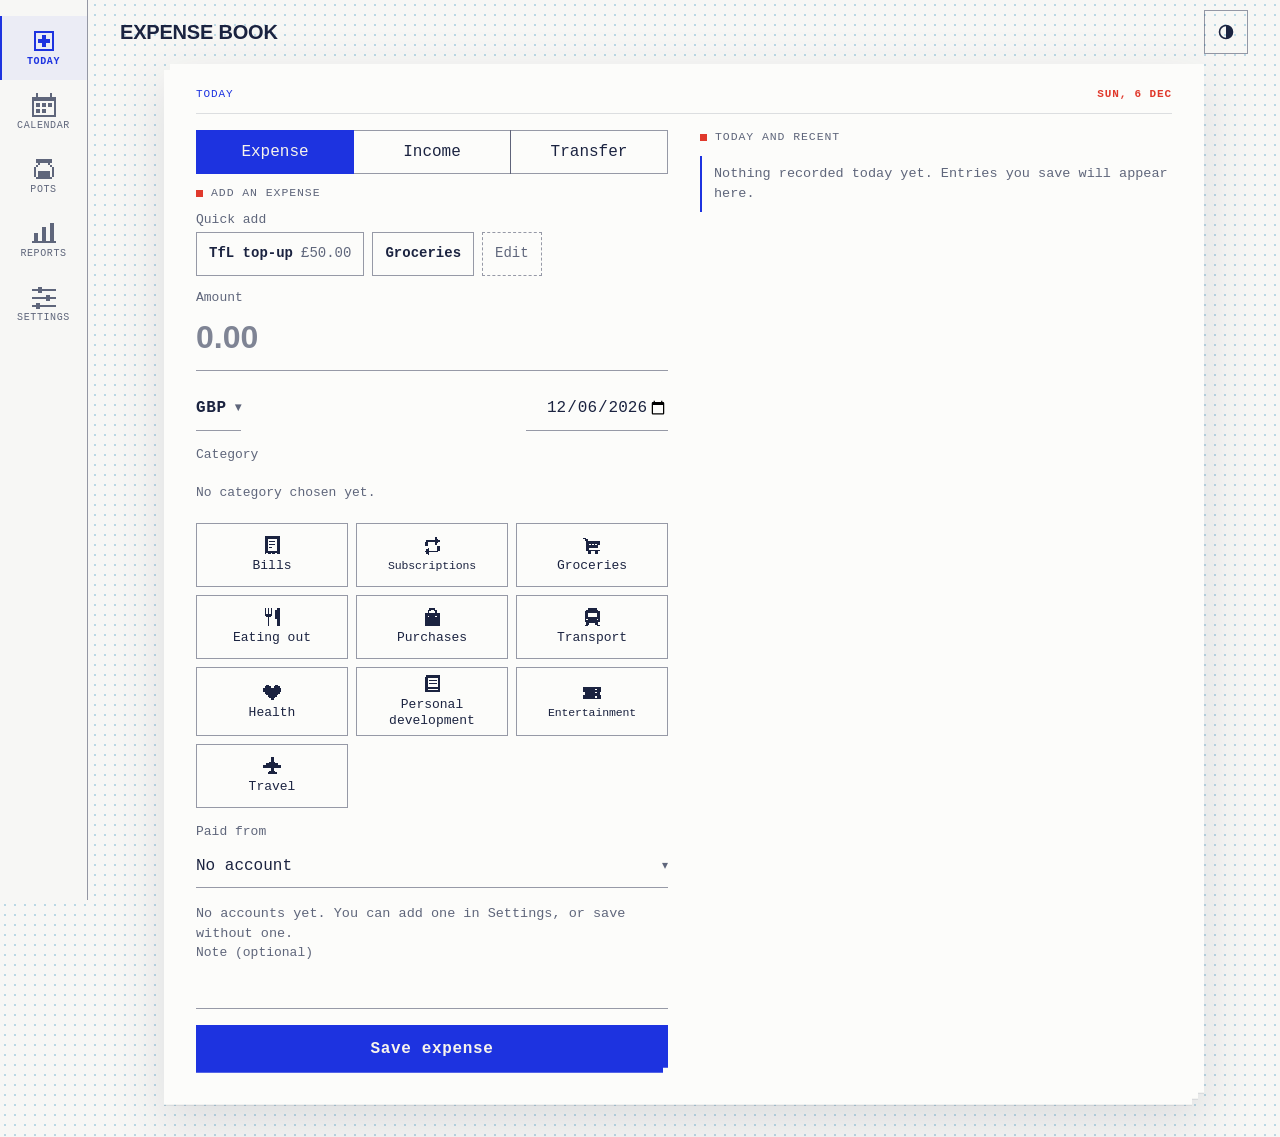
==== commit 7fbd1d82: "Publish quick add templates Co-Authored-By: Claude Opus 5.5 <noreply@anthropic.com>" ====
--- a/standalone.html
+++ b/standalone.html
@@ -3539,6 +3539,69 @@
 .sync-line.is-different {
   color: var(--blue);
   font-weight: 600;
+}
+
+/* --------------------------------------------------------------------------
+   Today → Quick add: template chips above the amount. One scrolling line on
+   a phone; they wrap from 768px.
+   -------------------------------------------------------------------------- */
+
+.quick-add {
+  margin-bottom: var(--s3);
+}
+
+.quick-add-label {
+  display: block;
+  margin-bottom: var(--s1);
+}
+
+.quick-add-row {
+  display: flex;
+  gap: var(--s2);
+  overflow-x: auto;
+  padding-bottom: 2px;
+  scrollbar-width: thin;
+}
+
+.quick-chip {
+  display: inline-flex;
+  flex: none;
+  align-items: center;
+  gap: var(--s2);
+  min-height: 44px;
+  padding: 0 var(--s3);
+  background: transparent;
+  border: 1px solid var(--line-strong);
+  border-radius: 0;
+  color: var(--ink);
+  font-size: 14px;
+  font-weight: 600;
+  text-decoration: none;
+  white-space: nowrap;
+  cursor: pointer;
+}
+
+.quick-chip:hover {
+  border-color: var(--ink);
+}
+
+.quick-chip-amount {
+  color: var(--muted);
+  font-weight: 500;
+  font-variant-numeric: tabular-nums;
+}
+
+.quick-chip-edit {
+  border-style: dashed;
+  color: var(--muted);
+  font-weight: 500;
+}
+
+@media (min-width: 768px) {
+  .quick-add-row {
+    flex-wrap: wrap;
+    overflow-x: visible;
+  }
 }
 </style>
 </head>
@@ -5253,6 +5316,138 @@
   return commitBatch(state, [{ table: 'entries', record, action: 'delete' }]);
 }
 
+// ---- templates-logic.js ----
+// Quick-add templates: saved shortcuts that fill the Today form.
+// Pure functions over the ledger state; nothing here touches the page.
+//
+// A template record (the shape the previous version also reads):
+//   { id, name, amount, currency, category, account, pot, note, order, modes, archived }
+// `amount` is decimal text such as '50.00'. Empty text means "ask each time".
+// `account` is an account ID, or '' for "whatever the form would use".
+// `modes` says the same thing in the older form's words, and is derived on save.
+
+
+
+
+const templateModes = (amount, account) => ({
+  amount: amount ? 'fixed' : 'prompt', currency: 'fixed', category: 'fixed',
+  account: account ? 'fixed' : 'inherit', pot: 'inherit'
+});
+
+// The starting pair. The IDs are fixed so two synced devices do not add them twice.
+const DEFAULT_TEMPLATES = [
+  { id: 'tpl:tfl', name: 'TfL top-up', amount: '50.00', currency: 'GBP', category: 'transport:tfl', account: '', pot: '', note: '', order: 0, modes: templateModes('50.00', ''), archived: false },
+  { id: 'tpl:groceries', name: 'Groceries', amount: '', currency: 'GBP', category: 'Groceries', account: '', pot: '', note: '', order: 1, modes: templateModes('', ''), archived: false }
+];
+
+/**
+ * Add the starting templates once per ledger. A default whose category is
+ * missing is skipped. `settings.templatesSeeded` records that this ran, so a
+ * default the user archived or deleted never comes back.
+ * Returns the same object when there is nothing to do.
+ */
+function ensureDefaultTemplates(s) {
+  if (s.settings.templatesSeeded === true) return s;
+  const operations = DEFAULT_TEMPLATES
+    .filter(t => !s.templates.some(r => r.id === t.id) && s.categories.some(c => c.id === t.category))
+    .map(t => ({ table: 'templates', record: structuredClone(t) }));
+  // commitBatch returns a fresh copy, so the flag can be set on it directly.
+  // A settings change is saved as a new revision (as ui/currencies.js saveSettings does).
+  const next = commitBatch(s, operations);
+  next.settings.templatesSeeded = true;
+  if (!operations.length) next.revision++;
+  return next;
+}
+
+const templateOrder = t => (Number.isInteger(t.order) ? t.order : Number.MAX_SAFE_INTEGER);
+
+/** Templates in use, in the user's order (then by name). */
+function activeTemplates(s) {
+  return s.templates.filter(t => !t.archived)
+    .sort((a, b) => templateOrder(a) - templateOrder(b) || a.name.localeCompare(b.name));
+}
+
+/** Minor units as plain decimal text: 5000 → '50.00'. */
+function templateAmountText(minor, precision) {
+  const text = String(minor).padStart(precision + 1, '0');
+  return precision ? `${text.slice(0, -precision)}.${text.slice(-precision)}` : text;
+}
+
+/**
+ * Add a template, or change one (`fields.id` set). Throws a readable error
+ * when something is missing. Returns the next state.
+ */
+function saveTemplate(s, fields) {
+  const old = fields.id ? s.templates.find(t => t.id === fields.id) : null;
+  if (fields.id && !old) throw Error('That template no longer exists.');
+  const name = String(fields.name ?? '').trim();
+  if (!name) throw Error('Give the template a name.');
+  if (name.length > 150) throw Error('Use a name of at most 150 characters.');
+  const category = s.categories.find(c => c.id === fields.category);
+  if (!category || category.archived || category.kind !== 'expense') throw Error('Choose an expense category.');
+  const currency = String(fields.currency ?? '');
+  if (!s.settings.activeCurrencies.includes(currency)) throw Error('Choose one of your active currencies.');
+  const typed = String(fields.amount ?? '').trim();
+  let amount = '';
+  if (typed) {
+    let minor;
+    try { minor = parseAmount(typed, currency); } catch {
+      const places = digits(currency);
+      throw Error(`Enter an amount above zero with at most ${places} decimal places, or leave it blank to type it each time.`);
+    }
+    amount = templateAmountText(minor, digits(currency));
+  }
+  const account = fields.account || '';
+  if (account && !s.accounts.some(a => a.id === account)) throw Error('Choose an account, or "Use the usual account".');
+  const note = String(fields.note ?? '').trim();
+  if (note.length > 500) throw Error('Use a note of at most 500 characters.');
+  const record = {
+    ...(old || {}),
+    id: old?.id || uid(), name, amount, currency, category: category.id, account, pot: old?.pot || '', note,
+    order: Number.isInteger(old?.order) ? old.order : s.templates.reduce((max, t) => Math.max(max, Number.isInteger(t.order) ? t.order : -1), -1) + 1,
+    modes: { ...templateModes(amount, account), pot: old?.modes?.pot || 'inherit' },
+    archived: old?.archived || false
+  };
+  return commit(s, 'templates', record);
+}
+
+/** Hide a template from Quick add. The record is kept. */
+function archiveTemplate(s, id) {
+  const template = s.templates.find(t => t.id === id);
+  if (!template) throw Error('That template no longer exists.');
+  return commit(s, 'templates', { ...template, archived: true });
+}
+
+/**
+ * Move a template up (`delta` -1) or down (+1) among the active ones, then
+ * number them 0..n. Returns the same object when it cannot move.
+ */
+function moveTemplate(s, id, delta) {
+  const list = activeTemplates(s);
+  const from = list.findIndex(t => t.id === id), to = from + delta;
+  if (from < 0 || to < 0 || to >= list.length || !delta) return s;
+  list.splice(to, 0, list.splice(from, 1)[0]);
+  const operations = list
+    .map((t, index) => (t.order === index ? null : { table: 'templates', record: { ...t, order: index } }))
+    .filter(Boolean);
+  return operations.length ? commitBatch(s, operations) : s;
+}
+
+/**
+ * What a template puts in the Today form. `amount` is '' when it is asked for
+ * each time; `account` is null when the form's own choice should stay.
+ */
+function templatePrefill(s, t) {
+  const fixed = t.amount && t.modes?.amount !== 'prompt';
+  return {
+    category: s.categories.some(c => c.id === t.category) ? t.category : '',
+    currency: t.currency,
+    amount: fixed ? t.amount : '',
+    account: t.account && s.accounts.some(a => a.id === t.account) ? t.account : null,
+    note: t.note || ''
+  };
+}
+
 // ---- reports-view.js ----
 // Reports: the figures behind the Reports tab. Pure functions, no DOM.
 //
@@ -6677,6 +6872,7 @@
 
 
 
+
 /** `ledger.state` is the current, validated ledger. */
 const ledger = { state: null, store: null };
 
@@ -6692,7 +6888,8 @@
   ledger.store = new LedgerStore();
   ledger.state = await ledger.store.open(todayIso());
 
-  const upgraded = ensureDocumentedCategories(ledger.state);
+  // Default categories first: the starting Quick add templates point at them.
+  const upgraded = ensureDefaultTemplates(ensureDocumentedCategories(ledger.state));
   if (upgraded !== ledger.state) {
     await ledger.store.write(upgraded, ledger.state.revision);
     ledger.state = upgraded;
@@ -8224,6 +8421,8 @@
 
 
 
+
+
 const RECENT_LIMIT = 40;
 const MORE_CURRENCIES = '__more';
 
@@ -8536,6 +8735,38 @@
     todayDraft.kept = { ...keepForm(), category: '' }; // a category belongs to one kind
     todayDraft.currency = currentCurrency;
   });
+
+  // --- Quick add: saved templates as chips. Tapping one fills the form and
+  // redraws it; nothing is saved until Save, so every check still runs.
+  const templates = !editing && !isIncome ? activeTemplates(state) : [];
+  function useTemplate(template) {
+    const fill = templatePrefill(ledger.state, template);
+    // A currency no longer active: the form uses the usual one, so its amount would mean something else.
+    if (!ledger.state.settings.activeCurrencies.includes(fill.currency)) fill.amount = '';
+    todayDraft.kept = {
+      ...keepForm(), date: today, amount: fill.amount, note: fill.note, category: fill.category,
+      settled: '', settledState: 'auto', // re-estimated for the new amount and currency
+      ...(fill.account === null ? {} : { account: fill.account })
+    };
+    todayDraft.currency = fill.currency;
+    closePopover({ restoreFocus: false });
+    rerenderToday();
+    // Asked each time: go to the amount. Fixed: Save is the only step left.
+    const target = fill.amount
+      ? document.querySelector('.entry-form button[type="submit"]')
+      : document.getElementById('entry-amount');
+    target?.focus();
+  }
+  const quickAdd = templates.length > 0 && el('div', { class: 'quick-add', role: 'group', 'aria-label': 'Quick add' },
+    el('span', { class: 'field-label quick-add-label', text: 'Quick add' }),
+    el('div', { class: 'quick-add-row' },
+      templates.map(template => {
+        const fixed = templateAmountLabel(template);
+        return el('button', { type: 'button', class: 'quick-chip', onclick: () => useTemplate(template) },
+          el('span', { text: template.name }),
+          fixed && el('span', { class: 'quick-chip-amount', text: fixed }));
+      }),
+      el('a', { class: 'quick-chip quick-chip-edit', href: '#settings/quick-add', text: 'Edit', 'aria-label': 'Edit quick add templates' })));
 
   const errorBox = el('p', { class: 'form-error', role: 'alert', hidden: true });
   const saveButton = el('button', { type: 'submit', class: 'btn-primary', text: editing ? 'Save changes' : isIncome ? 'Save income' : 'Save expense' });
@@ -8643,6 +8874,7 @@
   return el('form', { class: 'entry-form', onsubmit: submit, novalidate: true },
     kindSwitch,
     sectionTitle(editing ? (isIncome ? 'Edit income' : 'Edit expense') : isIncome ? 'Add income' : 'Add an expense'),
+    quickAdd,
     el('div', { class: 'field' },
       el('label', { for: 'entry-amount', text: 'Amount' }),
       el('div', { class: 'amount-row' }, amount)),
@@ -9951,6 +10183,158 @@
       })));
 }
 
+// ---- ui/quick-add-settings.js ----
+// Settings → Quick add: the templates shown as chips above the Today form.
+
+
+
+
+
+
+
+// View state kept between re-renders: the template being edited.
+const quickAddView = { editingId: '' };
+
+/** A template's fixed amount as money ("£50.00"), or '' when it is asked for each time. */
+function templateAmountLabel(template) {
+  if (!template.amount) return '';
+  try {
+    return formatMoney(parseAmount(template.amount, template.currency), template.currency, digits(template.currency));
+  } catch {
+    return `${template.amount} ${template.currency}`;
+  }
+}
+
+function buildQuickAddSettings(rerender) {
+  const state = ledger.state;
+  const templates = activeTemplates(state);
+
+  /** Save, redraw, and show a failure as a toast instead of losing it. */
+  async function apply(next, done) {
+    try {
+      await saveLedger(next);
+      rerender();
+      if (done) showToast(done);
+    } catch (error) {
+      showToast(errorMessage(error));
+    }
+  }
+
+  /** Two presses: the first asks, the second archives. */
+  function archiveButton(template) {
+    let armed = false;
+    const button = el('button', { type: 'button', class: 'btn-text', text: 'Archive', 'aria-label': `Archive the template ${template.name}` });
+    button.addEventListener('blur', () => { armed = false; button.textContent = 'Archive'; button.classList.remove('is-armed'); });
+    button.addEventListener('click', () => {
+      if (!armed) {
+        armed = true;
+        button.textContent = 'Press again to archive';
+        button.classList.add('is-armed');
+        return;
+      }
+      if (quickAddView.editingId === template.id) quickAddView.editingId = '';
+      apply(archiveTemplate(ledger.state, template.id), 'Template archived.');
+    });
+    return button;
+  }
+
+  const list = templates.length
+    ? el('ul', { class: 'plain-list ed-list' }, templates.map((template, index) => {
+        const moveButton = (direction, symbol, word) => el('button', {
+          type: 'button', class: 'icon-btn', text: symbol,
+          'aria-label': `Move ${template.name} ${word}`, 'data-focus': `qa-${word}:${template.id}`,
+          disabled: direction < 0 ? index === 0 : index === templates.length - 1,
+          onclick: () => apply(moveTemplate(ledger.state, template.id, direction))
+        });
+        const editing = quickAddView.editingId === template.id;
+        return el('li', { class: 'ed-item' },
+          el('div', { class: 'ed-row' },
+            el('span', { class: 'ed-name' },
+              el('span', { class: 'ed-name-text' }, el('strong', { text: template.name })),
+              el('span', { class: 'ed-meta', text: `${categoryPath(state, template.category).replaceAll(' / ', ' › ') || 'No category'} · ${templateAmountLabel(template) || 'asks each time'}` })),
+            el('div', { class: 'ed-actions' },
+              moveButton(-1, '↑', 'up'),
+              moveButton(1, '↓', 'down'),
+              el('button', {
+                type: 'button', class: 'btn-text', text: 'Edit', 'aria-label': `Edit the template ${template.name}`,
+                'aria-expanded': String(editing), 'data-focus': `qa-edit:${template.id}`,
+                onclick: () => { quickAddView.editingId = editing ? '' : template.id; rerender(); }
+              }),
+              archiveButton(template))),
+          editing && quickAddForm(state, template, rerender));
+      }))
+    : el('p', { class: 'empty', text: 'No templates. Add one below to record a regular purchase in two taps.' });
+
+  return el('div', {},
+    el('p', { class: 'note', text: 'Shortcuts shown above the amount on Today. Tapping one fills the form; nothing is saved until you press Save.' }),
+    list,
+    el('details', { class: 'fold' },
+      el('summary', { text: 'Add a template' }),
+      quickAddForm(state, null, rerender)));
+}
+
+/** The form for a new template (`template` null) or an existing one. */
+function quickAddForm(state, template, rerender) {
+  const key = template ? template.id.replace(/[^a-z0-9-]/gi, '-') : 'new';
+  const name = el('input', { id: `qa-name-${key}`, type: 'text', maxLength: 150, value: template?.name || '' });
+  const amount = el('input', {
+    id: `qa-amount-${key}`, type: 'text', inputMode: 'decimal', autocomplete: 'off', value: template?.amount || ''
+  });
+  const code = template?.currency || state.settings.reportingCurrency;
+  const currencySelect = el('select', { id: `qa-currency-${key}` },
+    [...new Set([...state.settings.activeCurrencies, code])].map(value => el('option', { value, text: value })));
+  currencySelect.value = code;
+  const categories = state.categories.filter(c => c.kind === 'expense' && (!c.archived || c.id === template?.category))
+    .map(c => ({ id: c.id, path: categoryPath(state, c.id).replaceAll(' / ', ' › ') }))
+    .sort((a, b) => a.path.localeCompare(b.path));
+  const category = el('select', { id: `qa-category-${key}` },
+    el('option', { value: '', text: 'Choose a category' }),
+    categories.map(c => el('option', { value: c.id, text: c.path })));
+  category.value = template?.category || '';
+  const account = el('select', { id: `qa-account-${key}` },
+    el('option', { value: '', text: 'Use the usual account' }),
+    state.accounts.filter(a => !a.archived || a.id === template?.account)
+      .map(a => el('option', { value: a.id, text: `${a.name} (${a.currency})` })));
+  account.value = template?.account || '';
+  const note = el('input', { id: `qa-note-${key}`, type: 'text', maxLength: 500, value: template?.note || '' });
+  const errorBox = el('p', { class: 'form-error', role: 'alert', hidden: true });
+
+  async function submit(event) {
+    event.preventDefault();
+    try {
+      const next = saveTemplate(ledger.state, {
+        id: template?.id, name: name.value, category: category.value, amount: amount.value,
+        currency: currencySelect.value, account: account.value, note: note.value
+      });
+      quickAddView.editingId = '';
+      await saveLedger(next);
+      rerender();
+      showToast(template ? 'Template saved.' : 'Template added.');
+    } catch (error) {
+      errorBox.textContent = errorMessage(error);
+      errorBox.hidden = false;
+    }
+  }
+
+  // Name, category, amount and currency sit in the same columns as the Estimates form.
+  const field = (control, label, place, hint) => el('div', { class: `field${place ? ' est-' + place : ''}` },
+    el('label', { for: control.id, text: label }), control, hint && el('p', { class: 'hint', text: hint }));
+  return el('form', { class: template ? 'ed-edit' : 'fold-body', onsubmit: submit, novalidate: true },
+    el('div', { class: 'est-form' },
+      field(name, 'Name', 'name'),
+      field(category, 'Category', 'category'),
+      field(amount, 'Amount', 'amount'),
+      field(currencySelect, 'Currency', 'currency')),
+    el('p', { class: 'hint', text: 'Leave the amount blank to type it each time.' }),
+    field(account, 'Paid from (optional)'),
+    field(note, 'Note (optional)'),
+    el('p', { class: 'hint', text: 'Change the amount here when a price goes up; past entries keep their price.' }),
+    errorBox,
+    el('div', { class: 'ed-edit-actions' },
+      el('button', { type: 'submit', class: 'btn-primary btn-small', text: template ? 'Save' : 'Add template' }),
+      template && el('button', { type: 'button', class: 'btn-text', text: 'Cancel', onclick: () => { quickAddView.editingId = ''; rerender(); } })));
+}
+
 // ---- ui/pots-settings.js ----
 // Settings → Pots (add, rename, icon, archive, and the rollover switch per
 // pot) and the payday flow part of Settings → Payday.
@@ -10254,9 +10638,10 @@
 
 // ---- ui/settings.js ----
 // Settings, one section at a time: accounts, currencies,
-// categories, pots, payday, estimates, sync, and the way back to the previous version.
+// categories, pots, payday, estimates, quick add, sync, and the way back to the previous version.
 // Each section has its own address (#settings/estimates), so Back and a
 // reload return to it.
+
 
 
 
@@ -10289,6 +10674,7 @@
   { id: 'pots', label: 'Pots', build: rerender => [buildPotsSettings(rerender)] },
   { id: 'payday', label: 'Payday', build: () => [buildPaydaySettings(), sectionTitle('Payday flow'), buildPaydayFlowSettings()] },
   { id: 'estimates', label: 'Estimates', build: rerender => [buildEstimates(rerender)] },
+  { id: 'quick-add', label: 'Quick add', build: rerender => [buildQuickAddSettings(rerender)] },
   { id: 'sync', label: 'Sync', title: 'Google Sheets sync', build: rerender => [buildSync(rerender)] },
   {
     id: 'data', label: 'Data', title: 'Previous version', build: () => [
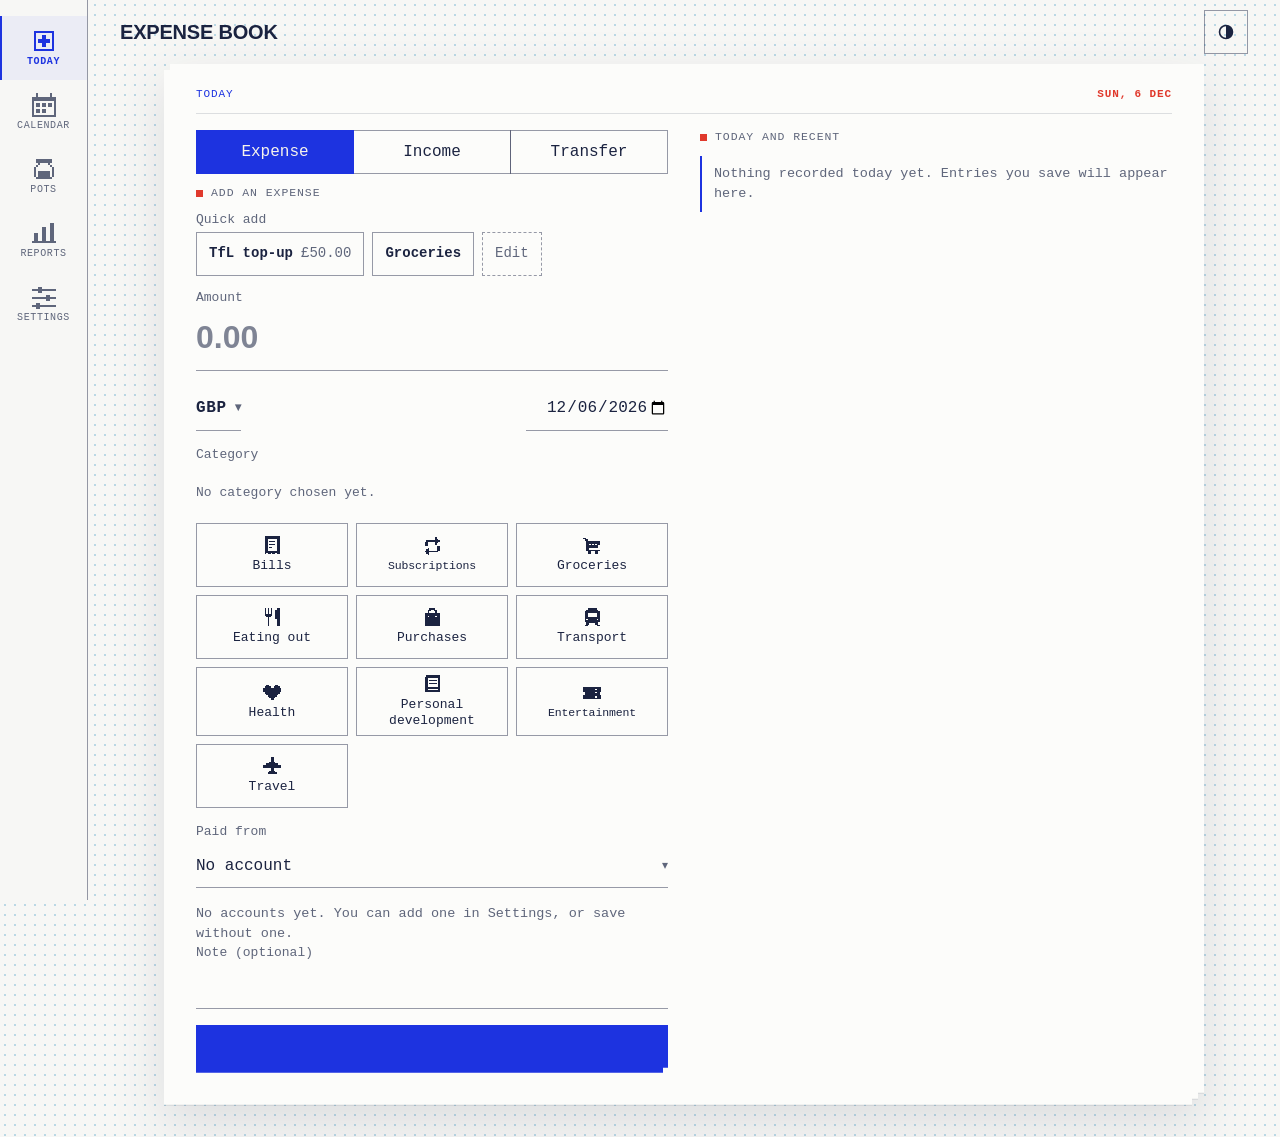
==== commit 1c3a8be8: "Publish recurring payments Co-Authored-By: Claude Opus 5.5 <noreply@anthropic.com>" ====
--- a/standalone.html
+++ b/standalone.html
@@ -3602,6 +3602,20 @@
     flex-wrap: wrap;
     overflow-x: visible;
   }
+}
+
+/* Today: recurring payments waiting to be confirmed */
+.due {
+  margin-bottom: var(--s5);
+}
+
+.due-item {
+  padding-bottom: var(--s2);
+  border-bottom: 1px dashed var(--line-strong);
+}
+
+.due-item .list-row {
+  border-bottom: 0;
 }
 </style>
 </head>
@@ -5446,6 +5460,247 @@
     account: t.account && s.accounts.some(a => a.id === t.account) ? t.account : null,
     note: t.note || ''
   };
+}
+
+// ---- recurring-logic.js ----
+// Recurring payments: rent, bills, subscriptions and regular income.
+// Pure functions over the ledger state; nothing here touches the page.
+//
+// A rule (`state.schedules`, the shape the previous version also reads):
+//   { id, name, start, end, frequency, interval, anchor, holidays, autoPost, archived, entry, versions }
+// `versions` is the price history: [{ effectiveDate, entry }]. The version in
+// force on a date is the latest one whose effectiveDate is on or before it.
+// An entry written for a due date has the ID `scheduled:<ruleId>:<date>` and
+// `schedule: ruleId`. It is posted straight away when the rule posts
+// automatically, otherwise planned until the user confirms or skips it.
+//
+// Card-repayment rules (`rule.repayment`) work out their amount from the card
+// balance. They are left to the previous version: never posted or changed here.
+
+
+
+
+
+const RECURRING_FREQUENCIES = ['once', 'weekly', 'monthly', 'yearly'];
+const RECURRING_ANCHORS = ['day', 'first_monday', 'last_working_day'];
+
+const isRepaymentRule = rule => Boolean(rule?.repayment);
+const scheduledEntryId = (rule, date) => `scheduled:${rule.id}:${date}`;
+const inClosedQuarter = (s, date) => Boolean(s.settings.closedQuarters?.includes(quarter(date)));
+
+/** The entry template in force on `date`: the latest version on or before it, else `rule.entry`. */
+function versionOn(rule, date) {
+  const version = (rule.versions || [])
+    .filter(v => v.effectiveDate <= date)
+    .sort((a, b) => a.effectiveDate.localeCompare(b.effectiveDate))
+    .at(-1);
+  return version?.entry || rule.entry;
+}
+
+/**
+ * Cancel operations for a rule's planned entries that should no longer happen:
+ * all of them when the rule is paused, otherwise those whose date the rule no
+ * longer falls on. Posted entries are never touched.
+ */
+function staleScheduleOperations(s, rule, today) {
+  const planned = s.entries.filter(e => e.schedule === rule.id && e.status === 'planned' && !inClosedQuarter(s, e.date));
+  if (!planned.length) return [];
+  let allowed = new Set();
+  if (!rule.archived) {
+    const horizon = planned.reduce((last, e) => (e.date > last ? e.date : last), today);
+    allowed = new Set(horizon >= rule.start ? occurrences(rule, rule.start, horizon) : []);
+  }
+  return planned
+    // An entry confirmed onto another day keeps its original due date in its ID.
+    .filter(e => !allowed.has(e.date) && !allowed.has(e.id.slice(scheduledEntryId(rule, '').length)))
+    .map(e => ({
+      table: 'entries',
+      record: { ...e, status: 'cancelled', amountConfirmed: false, cancelReason: rule.archived ? 'paused' : 'rule_changed' }
+    }));
+}
+
+/**
+ * Write the entries that have fallen due, up to and including `today`.
+ * Returns { state, posted, planned }: the IDs written as posted (rules that
+ * post automatically) and as planned (rules that ask first). A date that
+ * already has an entry of any status, or whose entry the user deleted, is
+ * left alone. Returns the same state object when nothing changes.
+ */
+function postDueSchedules(s, today) {
+  if (!validDate(today)) throw Error('Today\'s date is not valid.');
+  const operations = [], posted = [], planned = [];
+  const existing = new Set(s.entries.map(e => e.id));
+  const deleted = new Set(s.trash.filter(t => t.table === 'entries' && t.record).map(t => t.record.id));
+  for (const rule of s.schedules) {
+    if (isRepaymentRule(rule)) continue;
+    operations.push(...staleScheduleOperations(s, rule, today));
+    if (rule.archived || rule.start > today) continue;
+    for (const date of occurrences(rule, rule.start, today)) {
+      const id = scheduledEntryId(rule, date);
+      // A closed budget quarter cannot take new entries; that date is passed over.
+      if (existing.has(id) || deleted.has(id) || inClosedQuarter(s, date)) continue;
+      const status = rule.autoPost ? 'posted' : 'planned';
+      operations.push({ table: 'entries', record: { ...versionOn(rule, date), id, date, status, schedule: rule.id } });
+      (rule.autoPost ? posted : planned).push(id);
+    }
+  }
+  if (!operations.length) return { state: s, posted, planned };
+  return { state: commitBatch(s, operations), posted, planned };
+}
+
+/**
+ * Add a recurring payment, or change one (`fields.id` set). Throws a readable
+ * error when something is missing. A change applies from `effectiveDate`:
+ * entries already posted keep their amount; planned entries from that date on
+ * are brought up to date so a confirmation shows the new figure.
+ */
+function saveSchedule(s, fields, today) {
+  const old = fields.id ? s.schedules.find(r => r.id === fields.id) : null;
+  if (fields.id && !old) throw Error('That recurring payment no longer exists.');
+  if (isRepaymentRule(old)) throw Error('Card repayments are managed in the previous version.');
+  const name = String(fields.name ?? '').trim();
+  if (!name) throw Error('Give the recurring payment a name.');
+  if (name.length > 150) throw Error('Use a name of at most 150 characters.');
+  const kind = fields.kind === 'income' ? 'income' : 'expense';
+  const category = s.categories.find(c => c.id === fields.category);
+  if (!category || category.kind !== kind || (category.archived && old?.entry.category !== category.id)) {
+    throw Error(kind === 'income' ? 'Choose an income category.' : 'Choose an expense category.');
+  }
+  const currency = String(fields.currency ?? '');
+  if (!s.settings.activeCurrencies.includes(currency)) throw Error('Choose one of your active currencies.');
+  const precision = digits(currency);
+  let minor;
+  try { minor = parseAmount(String(fields.amount ?? ''), currency); } catch {
+    throw Error(`Enter an amount above zero with at most ${precision} decimal places.`);
+  }
+  const accountId = fields.account || '';
+  const account = accountId ? s.accounts.find(a => a.id === accountId) : null;
+  if (accountId && !account) throw Error('Choose an account, or leave it unset.');
+  if (account && (account.currency !== currency || account.precision !== precision)) {
+    throw Error(`${account.name} is in ${account.currency}. Use that currency, or choose another account.`);
+  }
+  const frequency = String(fields.frequency ?? '');
+  if (!RECURRING_FREQUENCIES.includes(frequency)) throw Error('Choose how often it repeats.');
+  const interval = Number(fields.interval ?? 1);
+  if (!Number.isInteger(interval) || interval < 1 || interval > 120) throw Error('Repeat every 1 to 120 periods.');
+  // "Last working day" and "First Monday" only mean something for months and years.
+  const anchor = ['monthly', 'yearly'].includes(frequency) && RECURRING_ANCHORS.includes(fields.anchor) ? fields.anchor : 'day';
+  const start = String(fields.start ?? '');
+  if (!validDate(start)) throw Error('Choose the first date.');
+  const end = String(fields.end ?? '');
+  if (end && !validDate(end)) throw Error('Choose a last date, or leave it empty.');
+  if (end && end < start) throw Error('The last date cannot be before the first date.');
+  const effectiveDate = old ? String(fields.effectiveDate || today) : start;
+  if (!validDate(effectiveDate)) throw Error('Choose the date the new amount applies from.');
+
+  const entry = {
+    kind, status: 'planned', date: start, minor, currency, precision, category: category.id,
+    pot: category.pot || '', account: accountId, trip: '', tags: '', note: name, ledger: 'active'
+  };
+  const versions = old
+    ? [...(old.versions || [{ effectiveDate: old.start, entry: old.entry }]).filter(v => v.effectiveDate !== effectiveDate), { effectiveDate, entry }]
+    : [{ effectiveDate: start, entry }];
+  const rule = {
+    ...(old || {}),
+    id: old?.id || uid(), name, start, end, frequency, interval, anchor, holidays: old?.holidays || [],
+    autoPost: fields.autoPost !== false, archived: old?.archived || false, entry, versions
+  };
+  const operations = [{ table: 'schedules', record: rule }];
+  if (old) {
+    // Planned entries from the change date on take the terms now in force on their date.
+    for (const e of s.entries) {
+      if (e.schedule !== rule.id || e.status !== 'planned' || e.date < effectiveDate || inClosedQuarter(s, e.date)) continue;
+      const v = versionOn(rule, e.date);
+      const updated = {
+        ...e, kind: v.kind, minor: v.minor, currency: v.currency, precision: v.precision,
+        category: v.category, pot: v.pot, account: v.account, note: v.note
+      };
+      if (JSON.stringify(updated) !== JSON.stringify(e)) operations.push({ table: 'entries', record: updated });
+    }
+  }
+  return commitBatch(s, operations);
+}
+
+function setScheduleArchived(s, id, archived) {
+  const rule = s.schedules.find(r => r.id === id);
+  if (!rule) throw Error('That recurring payment no longer exists.');
+  if (isRepaymentRule(rule)) throw Error('Card repayments are managed in the previous version.');
+  if (Boolean(rule.archived) === archived) return s;
+  const next = { ...rule, archived };
+  return commitBatch(s, [{ table: 'schedules', record: next }, ...(archived ? staleScheduleOperations(s, next, rule.start) : [])]);
+}
+
+/** Stop a rule. Its waiting (planned) entries are cancelled; posted ones stay. */
+function pauseSchedule(s, id) { return setScheduleArchived(s, id, true); }
+
+/** Start a paused rule again. Dates cancelled while it was paused stay cancelled. */
+function resumeSchedule(s, id) { return setScheduleArchived(s, id, false); }
+
+/** Entries waiting for a yes or no: planned, from a recurring rule, due today or earlier. Oldest first. */
+function dueToConfirm(s, today) {
+  return s.entries
+    .filter(e => e.schedule && e.status === 'planned' && e.ledger === 'active' && e.date <= today
+      && !isRepaymentRule(s.schedules.find(r => r.id === e.schedule)))
+    .sort((a, b) => a.date.localeCompare(b.date) || a.id.localeCompare(b.id));
+}
+
+function waitingScheduledEntry(s, id) {
+  const entry = s.entries.find(e => e.id === id);
+  if (!entry || !entry.schedule || entry.status !== 'planned') throw Error('That payment is no longer waiting to be confirmed.');
+  const rule = s.schedules.find(r => r.id === entry.schedule);
+  if (isRepaymentRule(rule)) throw Error('Card repayments are managed in the previous version.');
+  return { entry, rule };
+}
+
+/**
+ * Post a waiting entry. `minor` changes the amount (same currency); `date`
+ * moves it, no later than `today` and no earlier than the rule's first date.
+ */
+function confirmDue(s, id, { minor, date, today } = {}) {
+  const { entry, rule } = waitingScheduledEntry(s, id);
+  const amount = minor ?? entry.minor;
+  if (!Number.isSafeInteger(amount) || amount <= 0) throw Error('Enter an amount above zero.');
+  const day = date ?? entry.date;
+  if (!validDate(day)) throw Error('Choose the date it was paid.');
+  if (today && day > today) throw Error('The date cannot be in the future.');
+  if (rule && day < rule.start) throw Error('The date cannot be before the first date of this recurring payment.');
+  return commit(s, 'entries', { ...entry, minor: amount, date: day, status: 'posted' });
+}
+
+/** Say a waiting entry did not happen. It is cancelled and never written again. */
+function skipDue(s, id) {
+  const { entry } = waitingScheduledEntry(s, id);
+  return commit(s, 'entries', { ...entry, status: 'cancelled', cancelReason: 'skipped' });
+}
+
+/** The next date a rule falls due on or after `today`, or null (paused, ended, or a one-off already past). */
+function nextDue(s, rule, today) {
+  if (rule.archived) return null;
+  const from = today > rule.start ? today : rule.start;
+  const interval = rule.interval || 1;
+  // Far enough ahead to hold at least one more date, whatever the rhythm.
+  const horizon = rule.frequency === 'weekly'
+    ? addMonths(from, Math.ceil(interval / 4) + 1)
+    : addMonths(from, interval * (rule.frequency === 'yearly' ? 12 : 1) + 1);
+  return occurrences(rule, from, horizon)[0] || null;
+}
+
+const recurringOrdinal = n => `${n}${n % 100 >= 11 && n % 100 <= 13 ? 'th' : ['th', 'st', 'nd', 'rd'][n % 10] || 'th'}`;
+const RECURRING_WEEKDAYS = ['Sunday', 'Monday', 'Tuesday', 'Wednesday', 'Thursday', 'Friday', 'Saturday'];
+const RECURRING_MONTHS = ['January', 'February', 'March', 'April', 'May', 'June', 'July', 'August', 'September', 'October', 'November', 'December'];
+
+/** A rule's rhythm in words: "monthly on the 1st", "every 2 weeks on Fridays", "monthly on the last working day". */
+function frequencyWords(rule) {
+  const [, month, day] = rule.start.split('-').map(Number);
+  const n = rule.interval || 1;
+  if (rule.frequency === 'once') return `once on ${day} ${RECURRING_MONTHS[month - 1]} ${rule.start.slice(0, 4)}`;
+  const unit = { weekly: 'week', monthly: 'month', yearly: 'year' }[rule.frequency];
+  const rhythm = n === 1 ? rule.frequency : `every ${n} ${unit}s`;
+  if (rule.frequency === 'weekly') return `${rhythm} on ${RECURRING_WEEKDAYS[new Date(rule.start + 'T12:00:00Z').getUTCDay()]}s`;
+  const inMonth = rule.frequency === 'yearly' ? ` of ${RECURRING_MONTHS[month - 1]}` : '';
+  if (rule.anchor === 'last_working_day') return `${rhythm} on the last working day${inMonth}`;
+  if (rule.anchor === 'first_monday') return `${rhythm} on the first Monday${inMonth}`;
+  return rule.frequency === 'yearly' ? `${rhythm} on ${day} ${RECURRING_MONTHS[month - 1]}` : `${rhythm} on the ${recurringOrdinal(day)}`;
 }
 
 // ---- reports-view.js ----
@@ -8401,8 +8656,135 @@
       editing && el('button', { type: 'button', class: 'btn-secondary', text: 'Cancel', onclick: () => onCancel() })));
 }
 
+// ---- ui/recurring.js ----
+// Recurring payments on open, and the "Due to confirm" block on Today.
+
+
+
+
+
+
+
+/** "Posted 2 recurring payments: Rent (Sun 1 Nov) £950.00, Phone (Thu 5 Nov) £12.00." At most three are named. */
+function recurringPostedText(state, posted, today) {
+  const parts = [];
+  if (posted.length) {
+    const entries = posted.map(id => state.entries.find(e => e.id === id)).filter(Boolean);
+    const named = entries.slice(0, 3).map(e => `${e.note || 'Payment'} (${formatDay(e.date)}) ${formatMoney(e.minor, e.currency, e.precision)}`);
+    const more = entries.length - named.length;
+    parts.push(`Posted ${entries.length} recurring payment${entries.length === 1 ? '' : 's'}: ${named.join(', ')}${more > 0 ? ` and ${more} more` : ''}.`);
+  }
+  const waiting = dueToConfirm(state, today).length;
+  if (waiting) parts.push(`${waiting} to confirm on Today.`);
+  return parts.join(' ');
+}
+
+/**
+ * Write the recurring payments that have fallen due since the last visit.
+ * A failure is shown as a toast and never blocks the ledger.
+ */
+async function runRecurringOnOpen() {
+  try {
+    const today = todayIso();
+    const { state, posted, planned } = postDueSchedules(ledger.state, today);
+    if (state === ledger.state) return;
+    await saveLedger(state);
+    if (posted.length || planned.length) showToast(recurringPostedText(state, posted, today), null, 10000);
+  } catch (error) {
+    showToast(errorMessage(error));
+  }
+}
+
+/** Today: recurring payments waiting for a yes or no. Null when there are none. */
+function buildDueToConfirm(state, today) {
+  const due = dueToConfirm(state, today);
+  if (!due.length) return null;
+  return el('div', { class: 'due' },
+    sectionTitle('Due to confirm'),
+    due.map(entry => {
+      const rule = state.schedules.find(r => r.id === entry.schedule);
+      const name = rule?.name || entry.note || 'Recurring payment';
+      const account = state.accounts.find(a => a.id === entry.account)?.name;
+      const signed = entry.kind === 'income' ? entry.minor : -entry.minor;
+      return el('div', { class: 'due-item' },
+        el('div', { class: 'list-row' },
+          el('span', { class: 'entry-text' },
+            el('span', { class: 'entry-title', text: name }),
+            el('span', { class: 'entry-meta', text: [formatDay(entry.date), account].filter(Boolean).join(' · ') })),
+          el('span', {
+            class: 'entry-amount' + (entry.kind === 'income' ? ' is-income' : ''),
+            text: formatMoney(signed, entry.currency, entry.precision, { signed: true })
+          })),
+        el('div', { class: 'entry-actions' },
+          el('button', {
+            type: 'button', class: 'btn-primary btn-small', text: 'Confirm', 'aria-label': `Confirm ${name}, ${formatDay(entry.date)}`,
+            onclick: event => openConfirmDueSheet(event.currentTarget, entry, name, rule)
+          }),
+          skipDueButton(entry, name)));
+    }));
+}
+
+/** Two presses: the first asks, the second skips this date. */
+function skipDueButton(entry, name) {
+  let armed = false;
+  const button = el('button', { type: 'button', class: 'btn-text', text: 'Skip', 'aria-label': `Skip ${name}, ${formatDay(entry.date)}` });
+  button.addEventListener('blur', () => { armed = false; button.textContent = 'Skip'; button.classList.remove('is-armed'); });
+  button.addEventListener('click', async () => {
+    if (!armed) {
+      armed = true;
+      button.textContent = 'Press again to skip';
+      button.classList.add('is-armed');
+      return;
+    }
+    try {
+      await saveLedger(skipDue(ledger.state, entry.id));
+      showToast(`${name} skipped for ${formatDay(entry.date)}.`);
+    } catch (error) {
+      showToast(errorMessage(error));
+    }
+  });
+  return button;
+}
+
+/** The small sheet behind Confirm: amount and date, both ready to accept as they are. */
+function openConfirmDueSheet(anchor, entry, name, rule) {
+  const today = todayIso();
+  const errorBox = el('p', { class: 'form-error', role: 'alert', hidden: true });
+  const amount = el('input', {
+    id: 'due-amount', type: 'text', inputMode: 'decimal', autocomplete: 'off', value: plainAmount(entry.minor, entry.precision)
+  });
+  const date = el('input', { id: 'due-date', type: 'date', min: rule?.start || null, max: today, value: entry.date });
+  const dueField = (control, label) => el('div', { class: 'field' }, el('label', { for: control.id, text: label }), control);
+
+  const form = el('form', {
+    class: 'pot-sheet', novalidate: true,
+    onsubmit: async event => {
+      event.preventDefault();
+      try {
+        if (!amount.value.trim()) throw Error('Enter the amount.');
+        const next = confirmDue(ledger.state, entry.id, { minor: parseAmount(amount.value, entry.currency), date: date.value, today });
+        closePopover({ restoreFocus: false });
+        await saveLedger(next);
+        showToast(`${name} recorded.`);
+      } catch (error) {
+        errorBox.textContent = errorMessage(error);
+        errorBox.hidden = false;
+        if (!form.isConnected) showToast(errorMessage(error));
+      }
+    }
+  },
+    dueField(amount, `Amount (${entry.currency})`),
+    dueField(date, entry.kind === 'income' ? 'Date received' : 'Date paid'),
+    errorBox,
+    el('div', { class: 'entry-actions' },
+      el('button', { type: 'submit', class: 'btn-primary btn-small', text: 'Confirm' })));
+
+  openPopover({ anchor, label: `Confirm ${name}`, role: 'dialog', content: form });
+}
+
 // ---- ui/today.js ----
 // Today: quick add for an expense, an income or a transfer, and the recent entries with net amounts.
+
 
 
 
@@ -8926,7 +9308,8 @@
 }
 
 function buildRecentList(state, today) {
-  const wrap = el('div', { class: 'recent' }, sectionTitle('Today and recent'));
+  // Recurring payments waiting for a yes or no come first.
+  const wrap = el('div', { class: 'recent' }, buildDueToConfirm(state, today), sectionTitle('Today and recent'));
 
   // Newest first. Refunds are folded into their purchase, not listed alone.
   const rows = state.entries
@@ -10335,6 +10718,198 @@
       template && el('button', { type: 'button', class: 'btn-text', text: 'Cancel', onclick: () => { quickAddView.editingId = ''; rerender(); } })));
 }
 
+// ---- ui/recurring-settings.js ----
+// Settings → Recurring: rent, bills, subscriptions and regular income.
+
+
+
+
+
+
+
+// View state kept between re-renders: the rule being edited.
+const recurringView = { editingId: '' };
+
+/** "£950.00 monthly on the 1st" for the terms in force today. */
+function recurringSummary(rule, today) {
+  const entry = versionOn(rule, today);
+  return `${formatMoney(entry.minor, entry.currency, entry.precision)} ${frequencyWords(rule)}`;
+}
+
+function buildRecurringSettings(rerender) {
+  const state = ledger.state;
+  const today = todayIso();
+  const byName = (a, b) => Number(Boolean(a.archived)) - Number(Boolean(b.archived)) || a.name.localeCompare(b.name);
+  const rules = state.schedules.filter(r => !r.repayment).sort(byName);
+  const repayments = state.schedules.filter(r => r.repayment && !r.archived).sort(byName);
+
+  /** Pause or resume, then record anything that is now due. */
+  async function toggle(rule) {
+    try {
+      const changed = rule.archived ? resumeSchedule(ledger.state, rule.id) : pauseSchedule(ledger.state, rule.id);
+      const { state: next, posted } = postDueSchedules(changed, today);
+      if (recurringView.editingId === rule.id) recurringView.editingId = '';
+      await saveLedger(next);
+      rerender();
+      showToast(rule.archived
+        ? ['Resumed.', recurringPostedText(next, posted, today)].filter(Boolean).join(' ')
+        : 'Paused. Nothing more is recorded until you resume it.');
+    } catch (error) {
+      showToast(errorMessage(error));
+    }
+  }
+
+  const row = rule => {
+    const editing = recurringView.editingId === rule.id;
+    const next = nextDue(state, rule, today);
+    const meta = [
+      recurringSummary(rule, today),
+      rule.archived ? null : next ? `next ${formatDay(next)}` : 'no more dates',
+      rule.autoPost ? 'posts automatically' : 'asks to confirm'
+    ].filter(Boolean).join(' · ');
+    return el('li', { class: 'ed-item' },
+      el('div', { class: 'ed-row' },
+        el('span', { class: 'ed-name' },
+          el('span', { class: 'ed-name-text' }, el('strong', { text: rule.name }), rule.archived && ' ', rule.archived && el('span', { class: 'tag-fixed', text: 'Paused' })),
+          el('span', { class: 'ed-meta', text: meta })),
+        el('div', { class: 'ed-actions' },
+          el('button', {
+            type: 'button', class: 'btn-text', text: 'Edit', 'aria-label': `Edit ${rule.name}`,
+            'aria-expanded': String(editing), 'data-focus': `rec-edit:${rule.id}`,
+            onclick: () => { recurringView.editingId = editing ? '' : rule.id; rerender(); }
+          }),
+          el('button', {
+            type: 'button', class: 'btn-text', text: rule.archived ? 'Resume' : 'Pause',
+            'aria-label': `${rule.archived ? 'Resume' : 'Pause'} ${rule.name}`, 'data-focus': `rec-pause:${rule.id}`,
+            onclick: () => toggle(rule)
+          }))),
+      editing && recurringForm(state, rule, rerender));
+  };
+
+  return el('div', {},
+    el('p', { class: 'note', text: 'Payments and income that repeat. When one falls due it is recorded the next time you open the app, or waits on Today for you to confirm.' }),
+    rules.length
+      ? el('ul', { class: 'plain-list ed-list' }, rules.map(row))
+      : el('p', { class: 'empty', text: 'No recurring payments. Add rent, a bill or a subscription below.' }),
+    el('details', { class: 'fold' },
+      el('summary', { text: 'Add a recurring payment' }),
+      recurringForm(state, null, rerender)),
+    repayments.length > 0 && el('div', {},
+      el('p', { class: 'note', text: 'Card repayments' }),
+      el('ul', { class: 'plain-list ed-list' }, repayments.map(rule => el('li', { class: 'ed-item' },
+        el('div', { class: 'ed-row' },
+          el('span', { class: 'ed-name' },
+            el('span', { class: 'ed-name-text' }, el('strong', { text: rule.name })),
+            el('span', { class: 'ed-meta', text: `${frequencyWords(rule)} · Managed in the previous version` })),
+          el('div', { class: 'ed-actions' },
+            el('a', { class: 'btn-text', href: LEGACY_URL, text: 'Open', 'aria-label': `Open the previous version to change ${rule.name}` })))))))
+  );
+}
+
+/** The form for a new rule (`rule` null) or an existing one. */
+function recurringForm(state, rule, rerender) {
+  const today = todayIso();
+  const old = rule?.entry;
+  const key = rule ? rule.id.replace(/[^a-z0-9-]/gi, '-') : 'new';
+  const option = (value, text) => el('option', { value, text });
+  const select = (name, options, value) => {
+    const control = el('select', { id: `rec-${name}-${key}` }, options.map(([v, text]) => option(v, text)));
+    control.value = value;
+    return control;
+  };
+  const input = (name, props) => el('input', { id: `rec-${name}-${key}`, ...props });
+
+  const name = input('name', { type: 'text', maxLength: 150, value: rule?.name || '' });
+  const kind = select('kind', [['expense', 'Expense'], ['income', 'Income']], old?.kind === 'income' ? 'income' : 'expense');
+  const amount = input('amount', { type: 'text', inputMode: 'decimal', autocomplete: 'off', value: old ? plainAmount(old.minor, old.precision) : '' });
+  const code = old?.currency || state.settings.reportingCurrency;
+  const currency = select('currency', [...new Set([...state.settings.activeCurrencies, code])].map(c => [c, c]), code);
+
+  const category = el('select', { id: `rec-category-${key}` });
+  const fillCategories = chosen => {
+    const list = state.categories.filter(c => c.kind === kind.value && (!c.archived || c.id === old?.category))
+      .map(c => ({ id: c.id, path: categoryPath(state, c.id).replaceAll(' / ', ' › ') }))
+      .sort((a, b) => a.path.localeCompare(b.path));
+    category.replaceChildren(option('', 'Choose a category'), ...list.map(c => option(c.id, c.path)));
+    category.value = list.some(c => c.id === chosen) ? chosen : '';
+  };
+  fillCategories(old?.category || '');
+
+  const accountLabel = el('label', { for: `rec-account-${key}` });
+  const account = select('account',
+    [['', 'Not set'], ...state.accounts.filter(a => !a.archived || a.id === old?.account).map(a => [a.id, `${a.name} (${a.currency})`])],
+    old?.account || '');
+
+  const frequency = select('frequency', [['once', 'Once'], ['weekly', 'Weekly'], ['monthly', 'Monthly'], ['yearly', 'Yearly']], rule?.frequency || 'monthly');
+  const interval = input('interval', { type: 'number', inputMode: 'numeric', min: 1, max: 120, step: 1, value: String(rule?.interval || 1) });
+  const anchor = select('anchor', [['day', 'Same day each time'], ['last_working_day', 'Last working day'], ['first_monday', 'First Monday']], rule?.anchor || 'day');
+  const start = input('start', { type: 'date', value: rule?.start || today });
+  const end = input('end', { type: 'date', value: rule?.end || '' });
+  const autoPost = select('autopost', [['yes', 'Post automatically'], ['no', 'Ask me to confirm']], rule?.autoPost === false ? 'no' : 'yes');
+  const effective = rule && input('effective', { type: 'date', value: today });
+  const errorBox = el('p', { class: 'form-error', role: 'alert', hidden: true });
+
+  const field = (control, label, hint) => el('div', { class: 'field' },
+    typeof label === 'string' ? el('label', { for: control.id, text: label }) : label,
+    control, hint && el('p', { class: 'hint', text: hint }));
+  const intervalField = field(interval, 'Every');
+  const anchorField = field(anchor, 'On');
+  const unitHint = el('p', { class: 'hint' });
+  intervalField.append(unitHint);
+
+  /** Show only what applies to the chosen kind and rhythm. */
+  function sync() {
+    accountLabel.textContent = kind.value === 'income' ? 'Paid into (optional)' : 'Paid from (optional)';
+    intervalField.hidden = frequency.value === 'once';
+    anchorField.hidden = !['monthly', 'yearly'].includes(frequency.value);
+    unitHint.textContent = { weekly: 'weeks', monthly: 'months', yearly: 'years' }[frequency.value] || '';
+  }
+  kind.addEventListener('change', () => { fillCategories(category.value); sync(); });
+  frequency.addEventListener('change', sync);
+  sync();
+
+  async function submit(event) {
+    event.preventDefault();
+    try {
+      const saved = saveSchedule(ledger.state, {
+        id: rule?.id, name: name.value, kind: kind.value, amount: amount.value, currency: currency.value,
+        category: category.value, account: account.value, frequency: frequency.value,
+        interval: frequency.value === 'once' ? 1 : Number(interval.value), anchor: anchor.value,
+        start: start.value, end: end.value, autoPost: autoPost.value === 'yes',
+        effectiveDate: effective ? effective.value || today : start.value
+      }, today);
+      // Anything already due under the new terms is recorded straight away.
+      const { state: next, posted } = postDueSchedules(saved, today);
+      recurringView.editingId = '';
+      await saveLedger(next);
+      rerender();
+      showToast([rule ? 'Recurring payment saved.' : 'Recurring payment added.', recurringPostedText(next, posted, today)].filter(Boolean).join(' '), null, 10000);
+    } catch (error) {
+      errorBox.textContent = errorMessage(error);
+      errorBox.hidden = false;
+    }
+  }
+
+  return el('form', { class: rule ? 'ed-edit' : 'fold-body', onsubmit: submit, novalidate: true },
+    field(name, 'Name'),
+    field(kind, 'Kind'),
+    field(amount, 'Amount'),
+    field(currency, 'Currency'),
+    field(category, 'Category'),
+    field(account, accountLabel),
+    field(frequency, 'Repeats'),
+    intervalField,
+    anchorField,
+    field(start, 'First date', rule ? null : 'Dates from here up to today are recorded when you add it.'),
+    field(end, 'Last date (optional)'),
+    field(autoPost, 'When due'),
+    effective && field(effective, 'New amount applies from', 'Past payments keep their amount.'),
+    errorBox,
+    el('div', { class: 'ed-edit-actions' },
+      el('button', { type: 'submit', class: 'btn-primary btn-small', text: rule ? 'Save' : 'Add recurring payment' }),
+      rule && el('button', { type: 'button', class: 'btn-text', text: 'Cancel', onclick: () => { recurringView.editingId = ''; rerender(); } })));
+}
+
 // ---- ui/pots-settings.js ----
 // Settings → Pots (add, rename, icon, archive, and the rollover switch per
 // pot) and the payday flow part of Settings → Payday.
@@ -10638,9 +11213,10 @@
 
 // ---- ui/settings.js ----
 // Settings, one section at a time: accounts, currencies,
-// categories, pots, payday, estimates, quick add, sync, and the way back to the previous version.
+// categories, pots, payday, estimates, quick add, recurring, sync, and the way back to the previous version.
 // Each section has its own address (#settings/estimates), so Back and a
 // reload return to it.
+
 
 
 
@@ -10675,10 +11251,11 @@
   { id: 'payday', label: 'Payday', build: () => [buildPaydaySettings(), sectionTitle('Payday flow'), buildPaydayFlowSettings()] },
   { id: 'estimates', label: 'Estimates', build: rerender => [buildEstimates(rerender)] },
   { id: 'quick-add', label: 'Quick add', build: rerender => [buildQuickAddSettings(rerender)] },
+  { id: 'recurring', label: 'Recurring', title: 'Recurring payments', build: rerender => [buildRecurringSettings(rerender)] },
   { id: 'sync', label: 'Sync', title: 'Google Sheets sync', build: rerender => [buildSync(rerender)] },
   {
     id: 'data', label: 'Data', title: 'Previous version', build: () => [
-      el('p', { class: 'note', text: 'Recurring payments, transfers and backups still live in the previous version while this one is rebuilt. Both use the same records.' }),
+      el('p', { class: 'note', text: 'Card repayments and backups still live in the previous version while this one is rebuilt. Both use the same records.' }),
       el('a', { class: 'btn-secondary', href: LEGACY_URL, text: 'Open previous version' }),
       el('p', { class: 'note data-note', text: 'Your records stay in this browser on this device. They are sent only to your own Google Sheet, and only after you connect one under Sync.' })
     ]
@@ -12560,6 +13137,7 @@
 
 
 
+
 initThemeToggle(document.getElementById('theme-toggle'));
 enhanceSelects();
 
@@ -12569,6 +13147,8 @@
   // Opt-in pots only: unused funding past its months moves to savings, with Undo.
   // (The earlier calendar-quarter sweep is not run from this interface.)
   await runRolloverOnOpen();
+  // Recurring payments that fell due since the last visit (card repayments stay with the previous version).
+  await runRecurringOnOpen();
   // Google Sheets sync, if this device is connected. A failure here never blocks the ledger.
   startSync().catch(() => {});
 } catch (error) {
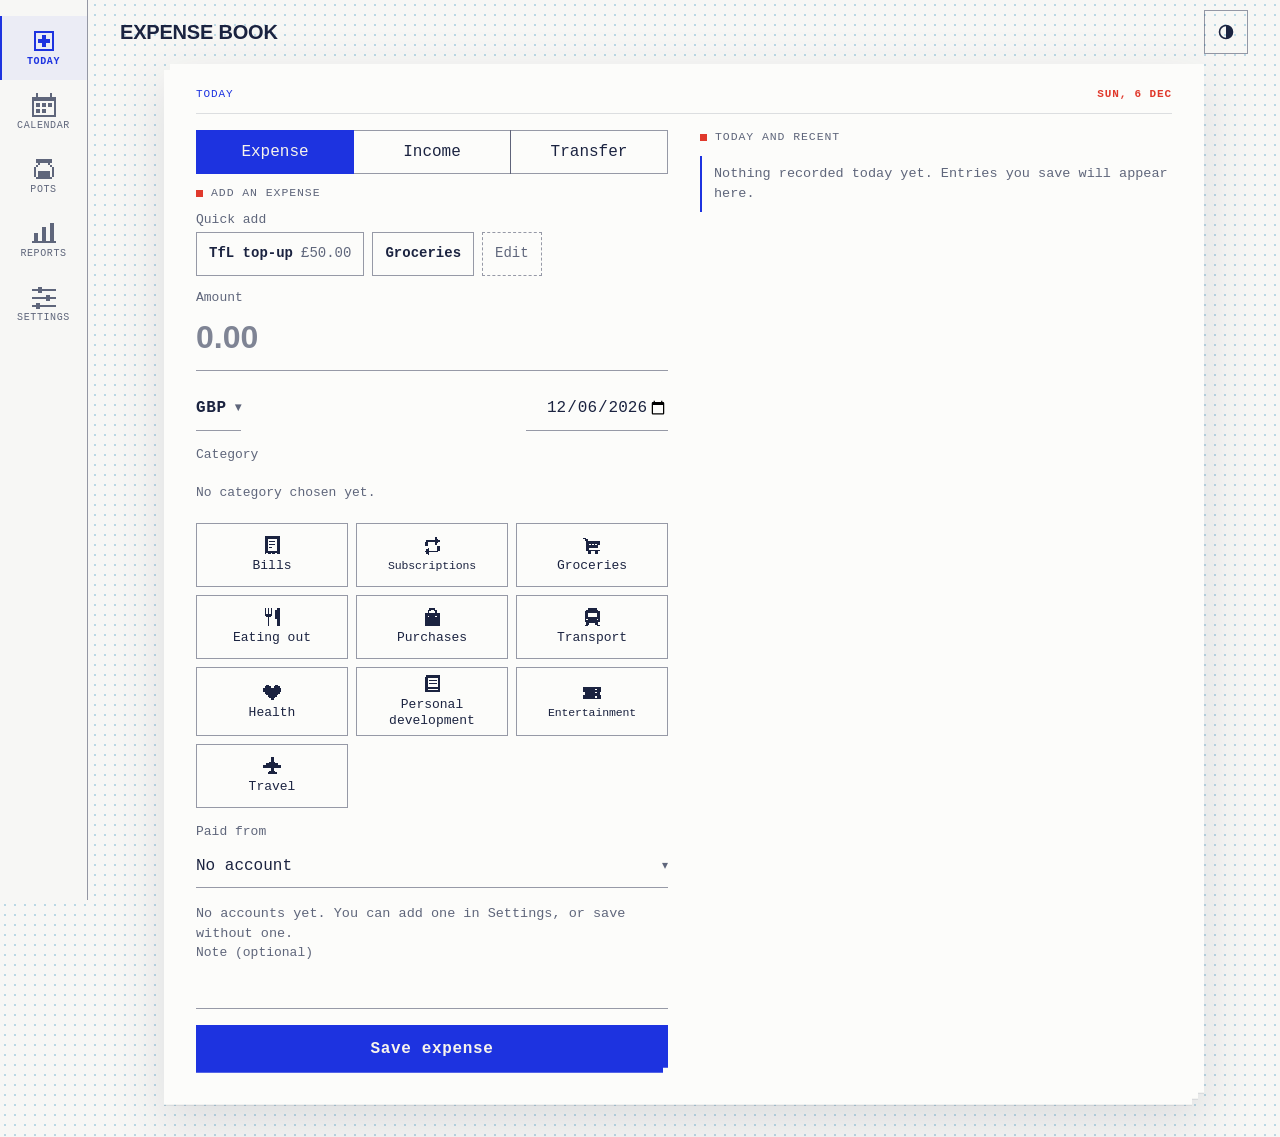
==== commit 26ac341b: "Publish card repayment approval Co-Authored-By: Claude Opus 5.5 <noreply@anthropic.com>" ====
--- a/standalone.html
+++ b/standalone.html
@@ -3616,6 +3616,11 @@
 
 .due-item .list-row {
   border-bottom: 0;
+}
+
+/* Due items: the meta line explains the amount, so it wraps instead of being cut off. */
+.due-item .entry-meta {
+  white-space: normal;
 }
 </style>
 </head>
@@ -4165,6 +4170,260 @@
 function withinCategory(s,id,parent){if(!parent)return true;const seen=new Set();while(id){if(id===parent)return true;if(seen.has(id))return false;seen.add(id);id=s.categories.find(c=>c.id===id)?.parent;}return false;}
 function recurringSuggestions(s){const groups=new Map();for(const e of s.entries.filter(e=>e.ledger==='active'&&e.status==='posted'&&['income','expense'].includes(e.kind)&&e.note&&!e.schedule&&!e.friend&&!e.splits)){const key=[e.kind,e.account,e.category,e.currency,e.minor,e.note.trim().toLowerCase()].join('|');if(!groups.has(key))groups.set(key,[]);groups.get(key).push(e);}const suggestions=[];for(const[key,entries]of groups){if(entries.length<3||s.settings.dismissedSuggestions?.includes(key))continue;const rows=entries.sort((a,b)=>a.date.localeCompare(b.date)),last=rows.slice(-3),gaps=[1,2].map(i=>(new Date(last[i].date+'T12:00:00Z')-new Date(last[i-1].date+'T12:00:00Z'))/86400000);const frequency=gaps.every(d=>d>=6&&d<=8)?'weekly':gaps.every(d=>d>=26&&d<=35)?'monthly':null;if(frequency&&!s.schedules.some(r=>r.name===last[2].note))suggestions.push({key,frequency,entry:last[2]});}return suggestions;}
 
+// ---- card-repayment-logic.js ----
+// Credit-card repayments: what to pay, and the yes or no that records it.
+// Pure functions over the ledger state; nothing here touches the page.
+//
+// A repayment rule is a schedule with `repayment: true` whose entry is a
+// transfer from a bank account to the card (the shape the previous version
+// also reads). Its amount is never fixed and never posted automatically:
+//   - "last month's spending" (default): what was charged to the card in the
+//     whole calendar month before the due date, never more than is owed today;
+//   - "full balance" (`rule.repaymentBasis: 'balance'`): everything owed today.
+// The user approves every repayment. Approving writes the posted transfer
+// `scheduled:<ruleId>:<dueDate>`; skipping writes it as cancelled.
+
+
+
+
+
+const REPAYMENT_MONTHS = ['Jan', 'Feb', 'Mar', 'Apr', 'May', 'Jun', 'Jul', 'Aug', 'Sep', 'Oct', 'Nov', 'Dec'];
+const repaymentPad = n => String(n).padStart(2, '0');
+const repaymentEntryId = (ruleId, date) => `scheduled:${ruleId}:${date}`;
+
+function repaymentShiftDays(iso, count) {
+  const dt = new Date(iso + 'T12:00:00Z');
+  dt.setUTCDate(dt.getUTCDate() + count);
+  return dt.toISOString().slice(0, 10);
+}
+
+function repaymentRuleOf(s, ruleId) {
+  const rule = s.schedules.find(r => r.id === ruleId);
+  if (!rule || !rule.repayment) throw Error('That card repayment no longer exists.');
+  return rule;
+}
+
+/** 'last-month' unless the rule says 'balance'. */
+function repaymentBasis(rule) {
+  return rule?.repaymentBasis === 'balance' ? 'balance' : 'last-month';
+}
+
+/** The whole calendar month before the month `dueDate` falls in: { from, to }. */
+function statementPeriod(dueDate) {
+  if (!validDate(dueDate)) throw Error('The due date is not valid.');
+  const [year, month] = dueDate.split('-').map(Number);
+  const y = month === 1 ? year - 1 : year, m = month === 1 ? 12 : month - 1;
+  const last = new Date(Date.UTC(y, m, 0)).getUTCDate();
+  return { from: `${y}-${repaymentPad(m)}-01`, to: `${y}-${repaymentPad(m)}-${repaymentPad(last)}` };
+}
+
+/** "1–30 Nov" for a period inside one month. */
+function periodWords(period) {
+  const [, month, first] = period.from.split('-').map(Number);
+  return `${first}–${Number(period.to.slice(8))} ${REPAYMENT_MONTHS[month - 1]}`;
+}
+
+/** "last month's spending (1–30 Nov)" or "full balance". */
+function basisWords(basis, period) {
+  if (basis === 'balance') return 'full balance';
+  return period ? `last month's spending (${periodWords(period)})` : 'last month\'s spending';
+}
+
+/**
+ * Net charges on a card between `from` and `to` (inclusive), in the card's
+ * currency: spending less refunds. Money paid onto the card in the period
+ * (repayments) does not reduce the figure. Never below zero.
+ */
+function cardCharges(s, cardId, from, to) {
+  const before = accountBalance(s, cardId, repaymentShiftDays(from, -1));
+  const after = accountBalance(s, cardId, to);
+  let paidIn = 0n;
+  for (const e of s.entries) {
+    if (e.kind === 'transfer' && e.toAccount === cardId && e.status === 'posted' && e.ledger === 'active' && e.date >= from && e.date <= to) {
+      paidIn += BigInt(e.receivedMinor);
+    }
+  }
+  const charges = before - after + paidIn;
+  return charges > 0n ? charges : 0n;
+}
+
+/**
+ * What a rule would pay for `dueDate`, seen from `today`:
+ * { minor, basis, period, debt } with BigInt amounts in the card's currency.
+ * `debt` is what the card owes today. "Last month's spending" is capped at it.
+ */
+function repaymentEstimate(s, rule, dueDate, today) {
+  const basis = repaymentBasis(rule);
+  const period = statementPeriod(dueDate);
+  const cardId = rule.entry?.toAccount;
+  if (!s.accounts.some(a => a.id === cardId)) return { minor: 0n, basis, period, debt: 0n };
+  const balance = accountBalance(s, cardId, today);
+  const debt = balance < 0n ? -balance : 0n;
+  if (basis === 'balance') return { minor: debt, basis, period, debt };
+  const charges = cardCharges(s, cardId, period.from, period.to);
+  return { minor: charges < debt ? charges : debt, basis, period, debt };
+}
+
+/**
+ * Repayments waiting for approval: every due date from each rule's first
+ * date up to `daysAhead` days after `today` that has not been paid or
+ * skipped. Oldest first. Each item:
+ *   { rule, date, id, existing, estimate, basis, period, from, card }
+ * `existing` is a planned entry the previous version wrote, or null.
+ * `estimate` is a number of minor units: the figure the user already
+ * confirmed there, otherwise the estimate. Dates with nothing to pay are
+ * left out. A card's open items together never ask for more than it owes:
+ * each one is capped at the debt the earlier ones leave.
+ */
+function upcomingRepayments(s, today, daysAhead = 7) {
+  if (!validDate(today)) throw Error('Today\'s date is not valid.');
+  const horizon = repaymentShiftDays(today, daysAhead);
+  const deleted = new Set(s.trash.filter(t => t.table === 'entries' && t.record).map(t => t.record.id));
+  const byId = new Map(s.entries.map(e => [e.id, e]));
+  const remaining = new Map(); // card id → debt not yet claimed by an earlier item
+  const items = [];
+  for (const rule of s.schedules) {
+    if (!rule.repayment || rule.archived || !rule.entry || rule.start > horizon) continue;
+    const from = s.accounts.find(a => a.id === rule.entry.account);
+    const card = s.accounts.find(a => a.id === rule.entry.toAccount);
+    if (!from || !card) continue;
+    for (const date of occurrences(rule, rule.start, horizon)) {
+      const id = repaymentEntryId(rule.id, date);
+      const found = byId.get(id);
+      if (deleted.has(id) || (found && found.status !== 'planned')) continue;
+      if (s.settings.closedQuarters?.includes(quarter(date))) continue;
+      const existing = found || null;
+      const { minor, basis, period, debt } = repaymentEstimate(s, rule, date, today);
+      if (!remaining.has(card.id)) remaining.set(card.id, debt);
+      const left = remaining.get(card.id);
+      const confirmed = Boolean(existing?.amountConfirmed);
+      const amount = confirmed ? BigInt(existing.minor) : (minor < left ? minor : left);
+      if (amount <= 0n) continue;
+      remaining.set(card.id, left > amount ? left - amount : 0n);
+      items.push({ rule, date, id, existing, estimate: Number(amount), basis, period, from, card });
+    }
+  }
+  return items.sort((a, b) => a.date.localeCompare(b.date) || a.id.localeCompare(b.id));
+}
+
+/** Accepts the entry ID `scheduled:<ruleId>:<date>` or { ruleId, date }. */
+function repaymentRef(ref) {
+  if (typeof ref === 'string') {
+    const match = /^scheduled:(.+):(\d{4}-\d{2}-\d{2})$/.exec(ref);
+    if (!match) throw Error('That card repayment no longer exists.');
+    return { ruleId: match[1], date: match[2] };
+  }
+  return { ruleId: ref?.ruleId, date: ref?.date };
+}
+
+function repaymentTarget(s, ref) {
+  const { ruleId, date: dueDate } = repaymentRef(ref);
+  const rule = repaymentRuleOf(s, ruleId);
+  if (!validDate(dueDate)) throw Error('The due date is not valid.');
+  const from = s.accounts.find(a => a.id === rule.entry.account);
+  const card = s.accounts.find(a => a.id === rule.entry.toAccount);
+  if (!from || !card) throw Error('The accounts for this card repayment no longer exist. Edit it in Settings → Recurring.');
+  const id = repaymentEntryId(rule.id, dueDate);
+  const existing = s.entries.find(e => e.id === id);
+  if (existing?.status === 'posted') throw Error('That repayment has already been recorded.');
+  if (existing?.status === 'cancelled') throw Error('That repayment was skipped.');
+  if (s.trash.some(t => t.table === 'entries' && t.record?.id === id)) throw Error('That repayment was deleted. Restore it first, or record a transfer instead.');
+  return { rule, dueDate, from, card, id };
+}
+
+function repaymentEntry({ rule, from, card, id }, fields) {
+  return {
+    kind: 'transfer', currency: from.currency, precision: from.precision, account: from.id, toAccount: card.id,
+    category: '', pot: '', trip: '', note: rule.entry.note || rule.name, tags: 'repayment', ledger: 'active',
+    id, schedule: rule.id, ...fields
+  };
+}
+
+/**
+ * Approve a repayment: the transfer is posted for `minor` on `date` (today or
+ * earlier; the due date when that has passed, otherwise today).
+ */
+function confirmRepayment(s, ref, { minor, date, today } = {}) {
+  const target = repaymentTarget(s, ref);
+  if (!Number.isSafeInteger(minor) || minor <= 0) throw Error('Enter an amount above zero.');
+  const day = date ?? (today && target.dueDate > today ? today : target.dueDate);
+  if (!validDate(day)) throw Error('Choose the date it was paid.');
+  if (today && day > today) throw Error('The date cannot be in the future.');
+  if (day < target.card.openingDate) throw Error(`${target.card.name} was opened on ${target.card.openingDate}. Choose that date or later.`);
+  return commit(s, 'entries', repaymentEntry(target, {
+    status: 'posted', date: day, minor, receivedMinor: minor, amountConfirmed: true, valuationStatus: 'confirmed'
+  }));
+}
+
+/** Say a repayment will not be made for this due date. It is never asked for again. */
+function skipRepayment(s, ruleId, dueDate) {
+  const target = repaymentTarget(s, { ruleId, date: dueDate });
+  const minor = Number.isSafeInteger(target.rule.entry.minor) && target.rule.entry.minor > 0 ? target.rule.entry.minor : 1;
+  return commit(s, 'entries', repaymentEntry(target, {
+    status: 'cancelled', cancelReason: 'skipped', date: dueDate, minor, receivedMinor: minor, amountConfirmed: false
+  }));
+}
+
+/**
+ * Add a card repayment, or change one (`fields.id` set):
+ * { id?, card, from, start, basis }. Due monthly on the day of `start`.
+ */
+function saveCardRepayment(s, fields, today) {
+  const old = fields.id ? s.schedules.find(r => r.id === fields.id) : null;
+  if (fields.id && (!old || !old.repayment)) throw Error('That card repayment no longer exists.');
+  const card = s.accounts.find(a => a.id === fields.card);
+  if (!card || card.type !== 'credit_card') throw Error('Choose the credit card to repay.');
+  const from = s.accounts.find(a => a.id === fields.from);
+  if (!from) throw Error('Choose the account the repayment is paid from.');
+  if (from.id === card.id) throw Error('Choose a different account to pay from; a card cannot repay itself.');
+  if (from.currency !== card.currency || from.precision !== card.precision) {
+    throw Error(`${from.name} is in ${from.currency} but ${card.name} is in ${card.currency}. Choose an account in ${card.currency}.`);
+  }
+  const start = String(fields.start ?? '');
+  if (!validDate(start)) throw Error('Choose the first due date.');
+  const basis = fields.basis === 'balance' ? 'balance' : 'last-month';
+  if (s.schedules.some(r => r.repayment && !r.archived && r.id !== old?.id && r.entry?.toAccount === card.id)) {
+    throw Error(`${card.name} already has a repayment. Edit that one instead.`);
+  }
+  const name = `${card.name} repayment`;
+  const accounts = { account: from.id, toAccount: card.id, currency: from.currency, precision: from.precision };
+  let rule;
+  if (old) {
+    const sameCard = old.entry.toAccount === card.id;
+    rule = {
+      ...old, name: sameCard ? old.name : name, start, autoPost: false, repaymentBasis: basis,
+      entry: { ...old.entry, ...accounts, date: start, note: sameCard ? old.entry.note : name }
+    };
+    if (old.end && old.end < start) rule.end = '';
+    if (old.versions) rule.versions = old.versions.map(v => ({ ...v, entry: { ...v.entry, ...accounts } }));
+  } else {
+    rule = {
+      id: uid(), name, repayment: true, repaymentBasis: basis, start, end: '', frequency: 'monthly', interval: 1, anchor: 'day',
+      holidays: [], autoPost: false, archived: false,
+      // The amount is worked out each month; 1 is only a placeholder the format requires.
+      entry: {
+        kind: 'transfer', status: 'planned', date: start, minor: 1, receivedMinor: 1, ...accounts,
+        category: '', pot: '', trip: '', note: name, tags: 'repayment', ledger: 'active'
+      }
+    };
+  }
+  return commit(s, 'schedules', rule);
+}
+
+/** Pause or resume a card repayment. Pausing cancels entries still waiting; paid ones stay. */
+function setCardRepaymentPaused(s, ruleId, paused) {
+  const rule = repaymentRuleOf(s, ruleId);
+  if (Boolean(rule.archived) === Boolean(paused)) return s;
+  const operations = [{ table: 'schedules', record: { ...rule, archived: Boolean(paused) } }];
+  if (paused) {
+    for (const e of s.entries) {
+      if (e.schedule !== rule.id || e.status !== 'planned' || s.settings.closedQuarters?.includes(quarter(e.date))) continue;
+      operations.push({ table: 'entries', record: { ...e, status: 'cancelled', amountConfirmed: false, cancelReason: 'paused' } });
+    }
+  }
+  return commitBatch(s, operations);
+}
+
 // ---- forecast-view.js ----
 // Everything the Calendar and Forecast screens calculate. Pure functions over
 // the ledger state: nothing here saves, reads the clock or touches the page.
@@ -4172,6 +4431,7 @@
 // Money is integer minor units (BigInt while summing). Currencies are never
 // added together: an amount with no evidence of its value in the wanted
 // currency is kept apart and reported as "not counted".
+
 
 
 
@@ -4315,8 +4575,9 @@
  * Planned entries between `from` and `to`, plus the schedule dates from
  * `asOf` onwards that have no entry yet. Nothing is written: a schedule date
  * is returned as an entry-shaped item with `virtual: true`.
- * A card repayment that has no entry yet is estimated from the card's debt
- * on `asOf` (`estimated: true`), once per schedule, as the model does.
+ * A card repayment that has no entry yet is estimated by its own rule (last
+ * month's spending, or the full balance) as seen on `asOf` (`estimated: true`),
+ * once per schedule: the first date that has something to pay.
  * Each item carries `label`, a readable name.
  */
 function plannedItems(s, from, to, asOf) {
@@ -4349,9 +4610,10 @@
         let entry = version?.entry || rule.entry;
         let estimated = false;
         if (rule.repayment) {
-          const debt = s.accounts.some(a => a.id === entry.toAccount) ? -accountBalance(s, entry.toAccount, asOf) : 0n;
-          if (debt <= 0n) break;
-          entry = { ...entry, minor: Number(debt), receivedMinor: Number(debt) };
+          // Nothing to pay for this date (no spending in its month): try the next one.
+          const due = Number(repaymentEstimate(s, rule, date, asOf).minor);
+          if (due <= 0) continue;
+          entry = { ...entry, minor: due, receivedMinor: due };
           estimated = true;
         }
         items.push({ ...entry, id, date, status: 'planned', schedule: rule.id, ledger: 'active', virtual: true, estimated, label: rule.name || label(entry) });
@@ -8665,6 +8927,7 @@
 
 
 
+
 /** "Posted 2 recurring payments: Rent (Sun 1 Nov) £950.00, Phone (Thu 5 Nov) £12.00." At most three are named. */
 function recurringPostedText(state, posted, today) {
   const parts = [];
@@ -8674,7 +8937,7 @@
     const more = entries.length - named.length;
     parts.push(`Posted ${entries.length} recurring payment${entries.length === 1 ? '' : 's'}: ${named.join(', ')}${more > 0 ? ` and ${more} more` : ''}.`);
   }
-  const waiting = dueToConfirm(state, today).length;
+  const waiting = dueToConfirm(state, today).length + upcomingRepayments(state, today).length;
   if (waiting) parts.push(`${waiting} to confirm on Today.`);
   return parts.join(' ');
 }
@@ -8695,12 +8958,29 @@
   }
 }
 
-/** Today: recurring payments waiting for a yes or no. Null when there are none. */
+/** Today: recurring payments and card repayments waiting for a yes or no. Null when there are none. */
 function buildDueToConfirm(state, today) {
   const due = dueToConfirm(state, today);
-  if (!due.length) return null;
+  const repayments = upcomingRepayments(state, today);
+  if (!due.length && !repayments.length) return null;
   return el('div', { class: 'due' },
     sectionTitle('Due to confirm'),
+    repayments.map(item => {
+      const name = `${item.card.name} repayment`;
+      const meta = `Due ${formatDay(item.date)} · from ${item.from.name} · ${basisWords(item.basis, item.period)}`;
+      return el('div', { class: 'due-item' },
+        el('div', { class: 'list-row' },
+          el('span', { class: 'entry-text' },
+            el('span', { class: 'entry-title', text: name }),
+            el('span', { class: 'entry-meta', text: meta })),
+          el('span', { class: 'entry-amount', text: formatMoney(-item.estimate, item.from.currency, item.from.precision, { signed: true }) })),
+        el('div', { class: 'entry-actions' },
+          el('button', {
+            type: 'button', class: 'btn-primary btn-small', text: 'Confirm', 'aria-label': `Confirm ${name}, due ${formatDay(item.date)}`,
+            onclick: event => openConfirmRepaymentSheet(event.currentTarget, item, name)
+          }),
+          skipDueButton({ date: item.date }, name, () => skipRepayment(ledger.state, item.rule.id, item.date))));
+    }),
     due.map(entry => {
       const rule = state.schedules.find(r => r.id === entry.schedule);
       const name = rule?.name || entry.note || 'Recurring payment';
@@ -8725,7 +9005,7 @@
 }
 
 /** Two presses: the first asks, the second skips this date. */
-function skipDueButton(entry, name) {
+function skipDueButton(entry, name, skip = () => skipDue(ledger.state, entry.id)) {
   let armed = false;
   const button = el('button', { type: 'button', class: 'btn-text', text: 'Skip', 'aria-label': `Skip ${name}, ${formatDay(entry.date)}` });
   button.addEventListener('blur', () => { armed = false; button.textContent = 'Skip'; button.classList.remove('is-armed'); });
@@ -8737,7 +9017,7 @@
       return;
     }
     try {
-      await saveLedger(skipDue(ledger.state, entry.id));
+      await saveLedger(skip());
       showToast(`${name} skipped for ${formatDay(entry.date)}.`);
     } catch (error) {
       showToast(errorMessage(error));
@@ -8775,6 +9055,47 @@
   },
     dueField(amount, `Amount (${entry.currency})`),
     dueField(date, entry.kind === 'income' ? 'Date received' : 'Date paid'),
+    errorBox,
+    el('div', { class: 'entry-actions' },
+      el('button', { type: 'submit', class: 'btn-primary btn-small', text: 'Confirm' })));
+
+  openPopover({ anchor, label: `Confirm ${name}`, role: 'dialog', content: form });
+}
+
+/** The sheet behind Confirm for a card repayment: the worked-out amount, open to change, and the day it was paid. */
+function openConfirmRepaymentSheet(anchor, item, name) {
+  const today = todayIso();
+  const { currency, precision } = item.from;
+  const errorBox = el('p', { class: 'form-error', role: 'alert', hidden: true });
+  const amount = el('input', {
+    id: 'repay-amount', type: 'text', inputMode: 'decimal', autocomplete: 'off', value: plainAmount(item.estimate, precision)
+  });
+  const date = el('input', {
+    id: 'repay-date', type: 'date', min: item.card.openingDate || null, max: today, value: item.date <= today ? item.date : today
+  });
+  const field = (control, label, hint) => el('div', { class: 'field' },
+    el('label', { for: control.id, text: label }), control, hint && el('p', { class: 'hint', text: hint }));
+  const basis = item.existing?.amountConfirmed ? 'The amount you set earlier.' : `Worked out from: ${basisWords(item.basis, item.period)}.`;
+
+  const form = el('form', {
+    class: 'pot-sheet', novalidate: true,
+    onsubmit: async event => {
+      event.preventDefault();
+      try {
+        if (!amount.value.trim()) throw Error('Enter the amount.');
+        const next = confirmRepayment(ledger.state, item.id, { minor: parseAmount(amount.value, currency), date: date.value, today });
+        closePopover({ restoreFocus: false });
+        await saveLedger(next);
+        showToast(`${name} recorded.`);
+      } catch (error) {
+        errorBox.textContent = errorMessage(error);
+        errorBox.hidden = false;
+        if (!form.isConnected) showToast(errorMessage(error));
+      }
+    }
+  },
+    field(amount, `Amount (${currency})`, basis),
+    field(date, 'Paid on', item.date > today ? `Due ${formatDay(item.date)}. Confirming now records it as paid on the date above.` : null),
     errorBox,
     el('div', { class: 'entry-actions' },
       el('button', { type: 'submit', class: 'btn-primary btn-small', text: 'Confirm' })));
@@ -10727,6 +11048,7 @@
 
 
 
+
 // View state kept between re-renders: the rule being edited.
 const recurringView = { editingId: '' };
 
@@ -10741,7 +11063,8 @@
   const today = todayIso();
   const byName = (a, b) => Number(Boolean(a.archived)) - Number(Boolean(b.archived)) || a.name.localeCompare(b.name);
   const rules = state.schedules.filter(r => !r.repayment).sort(byName);
-  const repayments = state.schedules.filter(r => r.repayment && !r.archived).sort(byName);
+  const repayments = state.schedules.filter(r => r.repayment).sort(byName);
+  const hasCard = state.accounts.some(a => a.type === 'credit_card' && !a.archived);
 
   /** Pause or resume, then record anything that is now due. */
   async function toggle(rule) {
@@ -10786,6 +11109,51 @@
       editing && recurringForm(state, rule, rerender));
   };
 
+  /** Pause or resume a card repayment. */
+  async function toggleRepayment(rule) {
+    try {
+      const next = setCardRepaymentPaused(ledger.state, rule.id, !rule.archived);
+      if (recurringView.editingId === rule.id) recurringView.editingId = '';
+      await saveLedger(next);
+      rerender();
+      showToast(rule.archived ? 'Resumed.' : 'Paused. No repayment is asked for until you resume it.');
+    } catch (error) {
+      showToast(errorMessage(error));
+    }
+  }
+
+  const repaymentRow = rule => {
+    const editing = recurringView.editingId === rule.id;
+    const from = state.accounts.find(a => a.id === rule.entry.account);
+    const next = nextDue(state, rule, today);
+    let estimate = null;
+    if (next && from) {
+      const minor = repaymentEstimate(state, rule, next, today).minor;
+      estimate = minor > 0n ? `about ${formatMoney(minor, from.currency, from.precision)}` : 'nothing to pay yet';
+    }
+    const meta = [
+      `from ${from?.name || 'an account that no longer exists'}, due ${frequencyWords(rule)}, ${basisWords(repaymentBasis(rule))}`,
+      rule.archived ? null : next ? `next ${formatDay(next)}, ${estimate || 'amount not known'}` : 'no more dates'
+    ].filter(Boolean).join(' · ');
+    return el('li', { class: 'ed-item' },
+      el('div', { class: 'ed-row' },
+        el('span', { class: 'ed-name' },
+          el('span', { class: 'ed-name-text' }, el('strong', { text: rule.name }), rule.archived && ' ', rule.archived && el('span', { class: 'tag-fixed', text: 'Paused' })),
+          el('span', { class: 'ed-meta', text: meta })),
+        el('div', { class: 'ed-actions' },
+          el('button', {
+            type: 'button', class: 'btn-text', text: 'Edit', 'aria-label': `Edit ${rule.name}`,
+            'aria-expanded': String(editing), 'data-focus': `rec-edit:${rule.id}`,
+            onclick: () => { recurringView.editingId = editing ? '' : rule.id; rerender(); }
+          }),
+          el('button', {
+            type: 'button', class: 'btn-text', text: rule.archived ? 'Resume' : 'Pause',
+            'aria-label': `${rule.archived ? 'Resume' : 'Pause'} ${rule.name}`, 'data-focus': `rec-pause:${rule.id}`,
+            onclick: () => toggleRepayment(rule)
+          }))),
+      editing && cardRepaymentForm(state, rule, rerender));
+  };
+
   return el('div', {},
     el('p', { class: 'note', text: 'Payments and income that repeat. When one falls due it is recorded the next time you open the app, or waits on Today for you to confirm.' }),
     rules.length
@@ -10794,16 +11162,62 @@
     el('details', { class: 'fold' },
       el('summary', { text: 'Add a recurring payment' }),
       recurringForm(state, null, rerender)),
-    repayments.length > 0 && el('div', {},
-      el('p', { class: 'note', text: 'Card repayments' }),
-      el('ul', { class: 'plain-list ed-list' }, repayments.map(rule => el('li', { class: 'ed-item' },
-        el('div', { class: 'ed-row' },
-          el('span', { class: 'ed-name' },
-            el('span', { class: 'ed-name-text' }, el('strong', { text: rule.name })),
-            el('span', { class: 'ed-meta', text: `${frequencyWords(rule)} · Managed in the previous version` })),
-          el('div', { class: 'ed-actions' },
-            el('a', { class: 'btn-text', href: LEGACY_URL, text: 'Open', 'aria-label': `Open the previous version to change ${rule.name}` })))))))
+    el('p', { class: 'note', text: 'Card repayments. The amount is worked out each month and always waits on Today for you to confirm.' }),
+    repayments.length > 0 && el('ul', { class: 'plain-list ed-list' }, repayments.map(repaymentRow)),
+    hasCard
+      ? el('details', { class: 'fold' },
+        el('summary', { text: 'Add card repayment' }),
+        cardRepaymentForm(state, null, rerender))
+      : el('p', { class: 'hint', text: 'Add a credit card account in Settings → Accounts first.' })
   );
+}
+
+/** The form for a new card repayment (`rule` null) or an existing one. */
+function cardRepaymentForm(state, rule, rerender) {
+  const today = todayIso();
+  const key = rule ? rule.id.replace(/[^a-z0-9-]/gi, '-') : 'new';
+  const select = (name, options, value) => {
+    const control = el('select', { id: `rep-${name}-${key}` }, options.map(([v, text]) => el('option', { value: v, text })));
+    control.value = value;
+    return control;
+  };
+  const accountOptions = (keep, test) => state.accounts
+    .filter(a => a.id === keep || (!a.archived && test(a))).map(a => [a.id, `${a.name} (${a.currency})`]);
+  const cards = accountOptions(rule?.entry.toAccount, a => a.type === 'credit_card');
+  const sources = accountOptions(rule?.entry.account, a => a.type !== 'credit_card');
+  const card = select('card', cards, rule?.entry.toAccount || cards[0]?.[0] || '');
+  const from = select('from', [['', 'Choose an account'], ...sources], rule?.entry.account || '');
+  const start = el('input', { id: `rep-start-${key}`, type: 'date', value: rule?.start || today });
+  const basis = select('basis', [['last-month', 'Last month\'s spending'], ['balance', 'Full balance']], rule ? repaymentBasis(rule) : 'last-month');
+  const errorBox = el('p', { class: 'form-error', role: 'alert', hidden: true });
+  const field = (control, label, hint) => el('div', { class: 'field' },
+    el('label', { for: control.id, text: label }), control, hint && el('p', { class: 'hint', text: hint }));
+
+  async function submit(event) {
+    event.preventDefault();
+    try {
+      const next = saveCardRepayment(ledger.state, {
+        id: rule?.id, card: card.value, from: from.value, start: start.value, basis: basis.value
+      }, today);
+      recurringView.editingId = '';
+      await saveLedger(next);
+      rerender();
+      showToast(rule ? 'Card repayment saved.' : 'Card repayment added. It will wait on Today for you to confirm.');
+    } catch (error) {
+      errorBox.textContent = errorMessage(error);
+      errorBox.hidden = false;
+    }
+  }
+
+  return el('form', { class: rule ? 'ed-edit' : 'fold-body', onsubmit: submit, novalidate: true },
+    field(card, 'Card'),
+    field(from, 'Pay from', 'An account in the same currency as the card.'),
+    field(start, 'First due date', 'Due every month on this day.'),
+    field(basis, 'Amount to pay', 'Last month\'s spending is what was charged to the card in the calendar month before the due date.'),
+    errorBox,
+    el('div', { class: 'ed-edit-actions' },
+      el('button', { type: 'submit', class: 'btn-primary btn-small', text: rule ? 'Save' : 'Add card repayment' }),
+      rule && el('button', { type: 'button', class: 'btn-text', text: 'Cancel', onclick: () => { recurringView.editingId = ''; rerender(); } })));
 }
 
 /** The form for a new rule (`rule` null) or an existing one. */
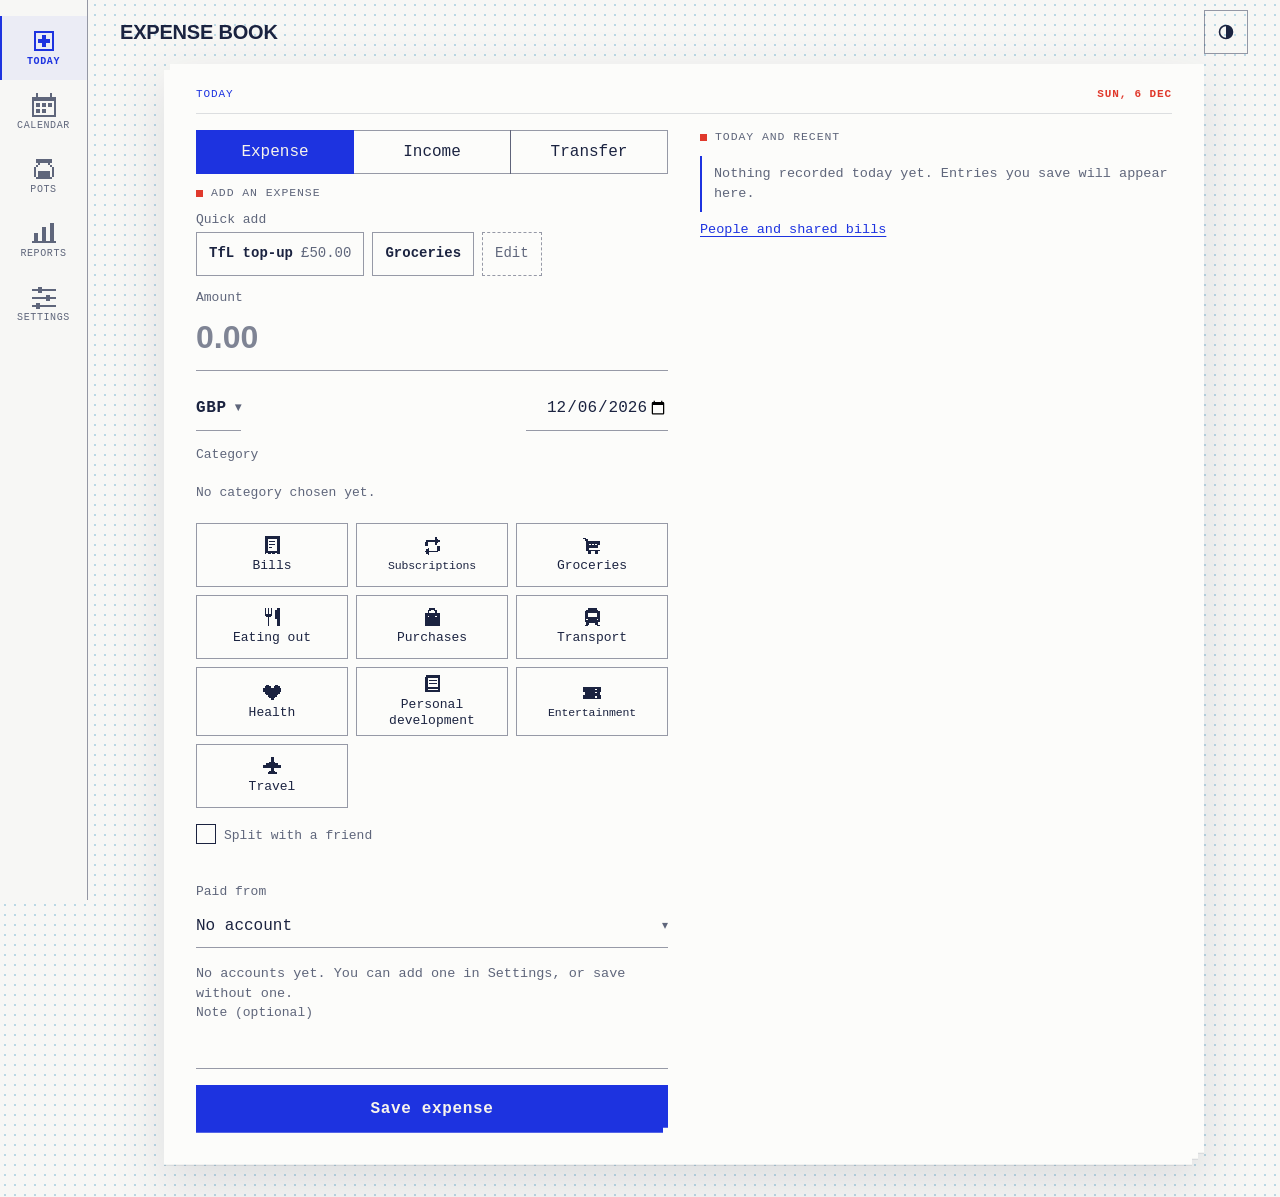
==== commit a57b894b: "Publish trips, reconciliation, backups, shared bills, imports, net worth, wishlist, caps and rates C" ====
--- a/standalone.html
+++ b/standalone.html
@@ -2186,12 +2186,37 @@
   cursor: pointer;
 }
 
+/* Square, print-style tick box (iOS would otherwise draw a rounded blue one). */
 .check-row input[type="checkbox"] {
   flex: none;
-  width: 18px;
-  height: 18px;
-  margin: 0;
-  accent-color: var(--blue-fill);
+  appearance: none;
+  -webkit-appearance: none;
+  display: inline-grid;
+  place-content: center;
+  width: 20px;
+  height: 20px;
+  margin: 0 var(--s2) 0 0;
+  border: 1.5px solid var(--ink);
+  border-radius: 0;
+  background: transparent;
+  cursor: pointer;
+}
+
+.check-row input[type="checkbox"]::after {
+  content: '';
+  width: 10px;
+  height: 10px;
+  background: var(--blue-fill);
+  transform: scale(0);
+}
+
+.check-row input[type="checkbox"]:checked::after {
+  transform: scale(1);
+}
+
+.check-row input[type="checkbox"]:focus-visible {
+  outline: 2px solid var(--blue);
+  outline-offset: 2px;
 }
 
 /* --------------------------------------------------------------------------
@@ -3618,8 +3643,470 @@
   border-bottom: 0;
 }
 
+/* Today: reminder that an account is due to be reconciled */
+.reconcile-due {
+  margin-bottom: var(--s4);
+}
+
+.reconcile-note {
+  margin: 0 0 var(--s1);
+}
+
+/* Settings → Data */
+.data-actions {
+  margin-bottom: var(--s5);
+}
+
+.restore-confirm {
+  margin-bottom: var(--s3);
+}
+
+/* Settings → Data → Import from MoneyThings: a name on the left, its choice on the right. */
+.mt-map-row {
+  display: grid;
+  grid-template-columns: minmax(0, 1fr) minmax(0, 1fr);
+  gap: var(--s2) var(--s3);
+  align-items: center;
+  padding: var(--s2) 0;
+}
+
+.mt-map-row .entry-title,
+.mt-map-row .entry-meta {
+  white-space: normal;
+  overflow-wrap: anywhere;
+}
+
+.mt-new,
+.mt-start {
+  grid-column: 1 / -1;
+}
+
+.mt-start:not([hidden]) {
+  display: flex;
+  gap: var(--s2);
+  align-items: flex-start;
+  min-height: 44px;
+}
+
+.mt-start label {
+  flex: 1;
+  min-width: 0;
+}
+
+.mt-heading,
+.mt-group {
+  margin: var(--s4) 0 var(--s1);
+}
+
+.mt-problem-list {
+  margin: var(--s1) 0;
+  padding: 0;
+  list-style: none;
+}
+
+.mt-footer {
+  margin-top: var(--s4);
+}
+
 /* Due items: the meta line explains the amount, so it wraps instead of being cut off. */
 .due-item .entry-meta {
+  white-space: normal;
+}
+
+/* --------------------------------------------------------------------------
+   Travel and trips (ui/trips.js)
+   -------------------------------------------------------------------------- */
+
+.tv-year {
+  display: flex;
+  align-items: center;
+  gap: var(--s2);
+  margin: var(--s2) 0;
+}
+
+.tv-year-label {
+  min-width: 5ch;
+  text-align: center;
+}
+
+.tv-year .btn-text {
+  margin-left: auto;
+}
+
+/* The year's budget: a thin bar. Over budget is vermilion and says so in words. */
+.tv-meter {
+  display: block;
+  height: 6px;
+  margin: var(--s2) 0;
+  border: 1px solid var(--line-strong);
+  background: transparent;
+}
+
+.tv-meter-fill {
+  display: block;
+  height: 100%;
+  background: var(--blue-fill);
+}
+
+.tv-meter.is-over {
+  border-color: var(--red);
+}
+
+.tv-meter.is-over .tv-meter-fill {
+  background: var(--red);
+}
+
+.tv-trip-link {
+  display: flex;
+  flex: 1 1 auto;
+  align-items: center;
+  gap: var(--s2);
+  min-width: 0;
+  min-height: 44px;
+  color: inherit;
+  text-decoration: none;
+}
+
+.tv-arrow {
+  color: var(--blue);
+}
+
+.tv-name {
+  margin: var(--s2) 0 0;
+  font-size: 20px;
+}
+
+.tv-total {
+  margin: 0;
+  font-size: 18px;
+  font-weight: 700;
+}
+
+.tv-bar-row {
+  display: grid;
+  grid-template-columns: 1fr auto;
+  gap: 2px var(--s2);
+  padding: var(--s2) 0;
+  border-bottom: 1px solid var(--line);
+}
+
+.tv-bar-track {
+  grid-column: 1 / -1;
+  display: block;
+  height: 8px;
+  background: var(--tint);
+}
+
+.tv-bar-fill {
+  display: block;
+  height: 100%;
+}
+
+/* --------------------------------------------------------------------------
+   People and shared bills (ui/people.js, and the split fields on Today)
+   -------------------------------------------------------------------------- */
+
+.owed-lines {
+  margin: 0 0 var(--s3);
+}
+
+.owed-line {
+  display: flex;
+  align-items: center;
+  justify-content: space-between;
+  gap: var(--s2);
+  min-height: 44px;
+  border-bottom: 1px dashed var(--line-strong);
+  color: inherit;
+  font-size: 15px;
+  text-decoration: none;
+}
+
+.pp-owing {
+  color: var(--red);
+}
+
+.pp-actions {
+  flex-wrap: wrap;
+  margin: var(--s3) 0;
+}
+
+.split-field .check-row {
+  border-bottom: 0;
+}
+
+/* File pickers (restore a backup): the browser's own button, drawn as a square secondary button. */
+input[type="file"] {
+  font: inherit;
+  font-size: 14px;
+  color: var(--muted);
+  max-width: 100%;
+}
+
+input[type="file"]::file-selector-button {
+  min-height: 44px;
+  margin-right: var(--s3);
+  padding: 0 var(--s4);
+  border: 1px solid var(--line-strong);
+  border-radius: 0;
+  background: transparent;
+  color: var(--ink);
+  font: inherit;
+  font-weight: 600;
+  letter-spacing: .04em;
+  cursor: pointer;
+}
+
+/* People: the running balance under each history line wraps rather than being cut off. */
+.pp-history .entry-meta,
+.list-row .entry-meta.pp-wrap {
+  white-space: normal;
+}
+
+/* --------------------------------------------------------------------------
+   Net worth and investments (ui/networth.js)
+   -------------------------------------------------------------------------- */
+
+.nw-link {
+  display: flex;
+  margin-top: var(--s2);
+}
+
+.nw-total,
+.nw-account {
+  padding: var(--s3) 0;
+  border-bottom: 1px dashed var(--line-strong);
+}
+
+.nw-total:last-child,
+.nw-account:last-child {
+  border-bottom: 0;
+}
+
+.nw-currency {
+  margin: 0;
+  color: var(--muted);
+  font-size: 12.5px;
+  letter-spacing: .08em;
+}
+
+/* The big figure. It shrinks on a narrow phone and wraps rather than being cut off. */
+.nw-figure {
+  margin: 0;
+  font: 700 clamp(26px, 8.5vw, 38px)/1.15 var(--mono);
+  font-variant-numeric: tabular-nums;
+  overflow-wrap: anywhere;
+}
+
+.nw-figure.is-negative,
+.nw-part-amount.is-negative {
+  color: var(--red);
+}
+
+.nw-fold {
+  margin-top: var(--s1);
+}
+
+.nw-fold > .fold-body {
+  margin: 0;
+}
+
+.nw-part {
+  display: flex;
+  align-items: center;
+  justify-content: space-between;
+  gap: var(--s3);
+  min-height: 44px;
+  padding: var(--s1) 0;
+  border-bottom: 1px dashed var(--line);
+}
+
+.nw-part:last-child {
+  border-bottom: 0;
+}
+
+.nw-part .entry-text {
+  flex: 1 1 auto;
+}
+
+.nw-part-name {
+  font-size: 15px;
+  line-height: 1.3;
+  overflow-wrap: anywhere;
+}
+
+.nw-part-amount {
+  flex: none;
+  font: 500 15px/1.2 var(--mono);
+  font-variant-numeric: tabular-nums;
+  white-space: nowrap;
+}
+
+.entry-meta.nw-wrap {
+  white-space: normal;
+}
+
+.nw-account-head {
+  display: flex;
+  align-items: center;
+  justify-content: space-between;
+  gap: var(--s3);
+}
+
+.nw-account-head .btn-secondary {
+  flex: none;
+  min-height: 44px;
+}
+
+.nw-name {
+  margin: 0;
+  min-width: 0;
+  font-size: 17px;
+  overflow-wrap: anywhere;
+}
+
+.nw-value {
+  margin: var(--s2) 0 0;
+  font: 700 24px/1.2 var(--mono);
+  font-variant-numeric: tabular-nums;
+}
+
+.nw-account .pot-facts {
+  margin: var(--s2) 0;
+}
+
+/* Gain is blue with ▲, loss vermilion with ▼: the arrow and the word carry it, not colour alone. */
+.nw-gain {
+  margin: var(--s2) 0;
+  font-size: 15px;
+  line-height: 1.4;
+}
+
+.nw-gain.is-up {
+  color: var(--blue);
+  font-weight: 700;
+}
+
+.nw-gain.is-down {
+  color: var(--red);
+  font-weight: 700;
+}
+
+.nw-before {
+  margin: var(--s2) 0;
+}
+
+.nw-before-row {
+  display: flex;
+  gap: var(--s2);
+}
+
+.nw-before-row input {
+  flex: 1 1 auto;
+  min-width: 0;
+}
+
+.nw-before-row .btn-secondary {
+  flex: none;
+  min-height: 44px;
+}
+
+.nw-before .form-error {
+  margin: var(--s2) 0 0;
+}
+
+/* --------------------------------------------------------------------------
+   Wishlist (ui/wishlist.js), on the Pots tab
+   -------------------------------------------------------------------------- */
+
+.wl-open {
+  align-items: flex-start;
+  padding: var(--s1) 0;
+}
+
+.wl-open .entry-text {
+  min-width: 0;
+}
+
+.wl-title {
+  display: flex;
+  flex-wrap: wrap;
+  align-items: center;
+  gap: var(--s1) var(--s2);
+}
+
+.wl-wrap {
+  white-space: normal;
+  overflow-wrap: anywhere;
+}
+
+.wl-late {
+  color: var(--red);
+}
+
+/* "Review due": a boxed word, so it does not rely on colour alone. */
+.wl-tag {
+  flex: none;
+  padding: 1px var(--s1);
+  border: 1px solid var(--red);
+  color: var(--red);
+  font-size: 11px;
+  font-weight: 600;
+  letter-spacing: .06em;
+  text-transform: uppercase;
+}
+
+.wl-saved {
+  display: block;
+  margin-top: var(--s1);
+}
+
+.wl-saved .tv-meter {
+  max-width: 220px;
+  margin: var(--s1) 0;
+}
+
+.wl-actions {
+  display: flex;
+  flex-wrap: wrap;
+  align-items: center;
+  gap: var(--s2);
+  margin: var(--s3) 0 var(--s2);
+}
+
+.wl-actions .btn-small {
+  min-height: var(--control);
+}
+
+.wl-buying {
+  display: flex;
+  flex-wrap: wrap;
+  align-items: center;
+  gap: var(--s1) var(--s3);
+  padding-left: var(--s3);
+  border-left: 2px solid var(--blue);
+}
+
+/* Spending targets and dated rates (Settings). The meter turns vermilion at the heads-up; the words say it too. */
+.cap-block,
+.rate-block {
+  margin-top: var(--s5);
+}
+
+.cap-meter {
+  max-width: 220px;
+  margin: var(--s1) 0 0;
+}
+
+.rate-sample {
+  margin: var(--s2) 0;
+  padding-left: var(--s3);
+  list-style: none;
+  color: var(--muted);
+}
+
+/* Spending targets: the progress line wraps rather than being cut off. */
+.cap-block .entry-meta {
   white-space: normal;
 }
 </style>
@@ -5454,8 +5941,9 @@
 // account and the same pot. A purchase can have several part refunds; together they can
 // never be more than the purchase.
 //
-// Purchases shared with a friend, and fees that belong to a transfer, have their own
-// rules and are still refunded in the previous version.
+// A purchase shared with a friend is refunded through saveSharedRefund in
+// shared-logic.js, which keeps both shares straight. Fees that belong to a transfer
+// are still refunded in the previous version.
 
 
 
@@ -5496,7 +5984,6 @@
     && purchase.kind === 'expense'
     && purchase.status === 'posted'
     && purchase.ledger === 'active'
-    && !purchase.friend
     && !purchase.feeOnReceived
     && !purchase.feeFor;
 }
@@ -5529,6 +6016,7 @@
   const purchase = state.entries.find(entry => entry.id === purchaseId);
   if (!purchase) throw Error('The purchase for this refund was not found.');
   if (!canRefundHere(state, purchase)) throw Error('Refunds for this purchase are recorded in the previous version.');
+  if (purchase.friend) throw Error('This purchase is shared with a friend. Record the total refund and your share of it.');
   if (id && !state.entries.some(entry => entry.id === id && entry.kind === 'refund' && entry.original === purchase.id)) {
     throw Error('That refund was not found.');
   }
@@ -5963,6 +6451,1788 @@
   if (rule.anchor === 'last_working_day') return `${rhythm} on the last working day${inMonth}`;
   if (rule.anchor === 'first_monday') return `${rhythm} on the first Monday${inMonth}`;
   return rule.frequency === 'yearly' ? `${rhythm} on ${day} ${RECURRING_MONTHS[month - 1]}` : `${rhythm} on the ${recurringOrdinal(day)}`;
+}
+
+// ---- travel-logic.js ----
+// Travel: trips, and the travel budget for a calendar year.
+// Pure functions over the ledger state; nothing here touches the page.
+//
+// A trip record: { id, name, start, end, currency, account, pot, archived }.
+// An entry belongs to a trip through `entry.trip`. A refund copies the trip
+// and category of its purchase, so it is found the same way.
+//
+// Currencies are never added together. A total in the budget or reporting
+// currency only counts entries that are in that currency or carry a recorded
+// value in it (`amountFor`). Everything else is listed per original currency
+// as "unvalued", and is never converted here.
+
+
+
+
+
+const TRAVEL_ROOT = 'Travel';            // the top-level travel category
+const TRAVEL_POT = 'Travel';             // the pot trips are paid from, when it exists
+const TRAVEL_DEFAULT_BUDGET = '5000';    // a year's budget until the user sets one
+
+/**
+ * Where a category sits under Travel: null when it is not a travel category,
+ * 'other' for Travel itself, else the ID of the child of Travel it falls under.
+ */
+function travelGroupOf(s, categoryId) {
+  const seen = new Set();
+  let id = categoryId, child = 'other';
+  while (id && !seen.has(id)) {
+    if (id === TRAVEL_ROOT) return child;
+    seen.add(id);
+    child = id;
+    id = s.categories.find(c => c.id === id)?.parent || '';
+  }
+  return null;
+}
+
+/** True when the category is Travel or sits anywhere under it. */
+function isTravelCategory(s, categoryId) {
+  return travelGroupOf(s, categoryId) !== null;
+}
+
+/** True when the entry belongs to a trip, or its category is Travel or under it. */
+function isTravelEntry(s, e) {
+  return Boolean(e.trip) || isTravelCategory(s, e.category);
+}
+
+/** Posted purchases and refunds in the active ledger that count as travel. */
+function travelPosted(s) {
+  return s.entries.filter(e => e.ledger === 'active' && e.status === 'posted'
+    && (e.kind === 'expense' || e.kind === 'refund') && isTravelEntry(s, e));
+}
+
+/** A purchase counts up, a refund counts down. */
+const travelSign = e => (e.kind === 'refund' ? -1n : 1n);
+
+/**
+ * Add entries up in one currency. Returns the total of those with a value in
+ * it, and the rest per original currency (own share, net of refunds).
+ */
+function travelSum(entries, currency, precision) {
+  let total = 0n;
+  const rest = new Map();
+  for (const e of entries) {
+    const value = amountFor(e, currency, precision);
+    if (value !== null) { total += travelSign(e) * value; continue; }
+    const line = rest.get(e.currency) || { currency: e.currency, precision: e.precision, minor: 0n, count: 0 };
+    line.minor += travelSign(e) * personalAmount(e);
+    line.count++;
+    rest.set(e.currency, line);
+  }
+  return { total, unvalued: [...rest.values()].sort((a, b) => a.currency.localeCompare(b.currency)) };
+}
+
+/** The year's travel budget: { minor, currency, precision }. About 5,000 until it is set. */
+function travelBudget(s) {
+  const saved = s.settings.travelBudget;
+  if (saved && Number.isSafeInteger(saved.minor) && saved.minor > 0 && saved.currency) {
+    return { minor: saved.minor, currency: saved.currency, precision: saved.precision };
+  }
+  const currency = s.settings.reportingCurrency;
+  return { minor: parseAmount(TRAVEL_DEFAULT_BUDGET, currency), currency, precision: digits(currency) };
+}
+
+/** Set the yearly travel budget, in the reporting currency. Returns the next state. */
+function saveTravelBudget(s, { amountText }) {
+  const currency = s.settings.reportingCurrency;
+  let minor;
+  try { minor = parseAmount(String(amountText ?? '').trim(), currency); } catch {
+    throw Error(`Enter a budget above zero in ${currency}.`);
+  }
+  if (!(minor > 0)) throw Error(`Enter a budget above zero in ${currency}.`);
+  // A settings change is saved as a new revision (as ui/currencies.js saveSettings does).
+  const next = structuredClone(s);
+  next.settings.travelBudget = { minor, currency, precision: digits(currency) };
+  next.revision++;
+  return next;
+}
+
+/**
+ * Travel spending in one calendar year against the budget.
+ * `spent`, `left`, `byTrip[].minor` and `outsideTrips` are BigInt in the budget currency.
+ * A refund counts in the year it was received.
+ */
+function travelYear(s, year) {
+  const budget = travelBudget(s);
+  const prefix = String(year) + '-';
+  const entries = travelPosted(s).filter(e => e.date.startsWith(prefix));
+  const { total: spent, unvalued } = travelSum(entries, budget.currency, budget.precision);
+  const tripIds = [...new Set(entries.map(e => e.trip).filter(Boolean))];
+  const byTrip = tripIds.map(id => {
+    const trip = s.trips.find(t => t.id === id);
+    return { tripId: id, name: trip?.name || 'A trip that no longer exists', minor: travelSum(entries.filter(e => e.trip === id), budget.currency, budget.precision).total };
+  }).sort((a, b) => (b.minor > a.minor ? 1 : b.minor < a.minor ? -1 : a.name.localeCompare(b.name)));
+  const outsideTrips = travelSum(entries.filter(e => !e.trip), budget.currency, budget.precision).total;
+  return { year: Number(year), budget, spent, left: BigInt(budget.minor) - spent, unvalued, byTrip, outsideTrips };
+}
+
+/** Days from `start` to `end`, both counted. */
+function travelDays(start, end) {
+  const at = iso => Date.UTC(Number(iso.slice(0, 4)), Number(iso.slice(5, 7)) - 1, Number(iso.slice(8, 10)));
+  return Math.round((at(end) - at(start)) / 86400000) + 1;
+}
+
+/**
+ * Everything about one trip. Amounts are own share, net of refunds.
+ *   entries        → purchases, oldest first: { entry, refunded, net (original currency), reporting (or null) }
+ *   totalReporting → BigInt in the reporting currency, entries with a value in it only
+ *   unvalued       → the rest, per original currency
+ *   byCurrency     → totals in the currencies actually paid
+ *   byGroup        → reporting totals per child of Travel ('other' for anything else), largest first
+ *   perDay         → totalReporting ÷ days, rounded down
+ */
+function tripSummary(s, tripId) {
+  const trip = s.trips.find(t => t.id === tripId);
+  if (!trip) throw Error('That trip no longer exists.');
+  const currency = s.settings.reportingCurrency, precision = digits(currency);
+  const all = travelPosted(s).filter(e => e.trip === tripId);
+  const { total: totalReporting, unvalued } = travelSum(all, currency, precision);
+
+  const purchases = all.filter(e => e.kind === 'expense')
+    .sort((a, b) => a.date.localeCompare(b.date) || a.id.localeCompare(b.id));
+  const entries = purchases.map(entry => {
+    const refunds = all.filter(e => e.kind === 'refund' && e.original === entry.id);
+    const refunded = refunds.reduce((sum, r) => sum + personalAmount(r), 0n);
+    const own = amountFor(entry, currency, precision);
+    const back = refunds.map(r => amountFor(r, currency, precision));
+    const reporting = own === null || back.includes(null) ? null : back.reduce((sum, v) => sum - v, own);
+    return { entry, refunded, net: personalAmount(entry) - refunded, reporting };
+  });
+
+  const paid = new Map(), groups = new Map();
+  for (const e of all) {
+    const line = paid.get(e.currency) || { currency: e.currency, precision: e.precision, minor: 0n };
+    line.minor += travelSign(e) * personalAmount(e);
+    paid.set(e.currency, line);
+    const value = amountFor(e, currency, precision);
+    if (value === null) continue;
+    const id = travelGroupOf(s, e.category) || 'other';
+    groups.set(id, (groups.get(id) || 0n) + travelSign(e) * value);
+  }
+  const byGroup = [...groups].map(([categoryId, minor]) => ({
+    categoryId, minor, name: categoryId === 'other' ? 'Other' : s.categories.find(c => c.id === categoryId)?.name || 'Other'
+  })).sort((a, b) => (b.minor > a.minor ? 1 : b.minor < a.minor ? -1 : a.name.localeCompare(b.name)));
+
+  const days = travelDays(trip.start, trip.end);
+  return {
+    trip, entries, totalReporting, unvalued, reportingCurrency: currency, reportingPrecision: precision,
+    byCurrency: [...paid.values()].sort((a, b) => a.currency.localeCompare(b.currency)),
+    byGroup, days, perDay: totalReporting / BigInt(days)
+  };
+}
+
+/**
+ * Add a trip, or change one (`fields.id` set). Throws a readable error when
+ * something is missing. Returns the next state.
+ */
+function saveTrip(s, fields) {
+  const old = fields.id ? s.trips.find(t => t.id === fields.id) : null;
+  if (fields.id && !old) throw Error('That trip no longer exists.');
+  const name = String(fields.name ?? '').trim();
+  if (!name) throw Error('Give the trip a name.');
+  if (name.length > 150) throw Error('Use a name of at most 150 characters.');
+  const start = String(fields.start ?? ''), end = String(fields.end ?? '');
+  if (!validDate(start) || !validDate(end)) throw Error('Choose the first and last day of the trip.');
+  if (end < start) throw Error('The trip cannot end before it starts.');
+  const currency = String(fields.currency ?? '');
+  if (!s.settings.activeCurrencies.includes(currency) && currency !== old?.currency) throw Error('Choose one of your active currencies.');
+  const account = fields.account || '';
+  if (account && !s.accounts.some(a => a.id === account)) throw Error('Choose an account, or leave it as "Not set".');
+  const pot = old ? old.pot || '' : s.pots.some(p => p.id === TRAVEL_POT) ? TRAVEL_POT : '';
+  return commit(s, 'trips', { ...(old || {}), id: old?.id || uid(), name, start, end, currency, account, pot, archived: old?.archived || false });
+}
+
+/** Hide a trip from the lists. The record and its entries are kept. */
+function archiveTrip(s, id) {
+  const trip = s.trips.find(t => t.id === id);
+  if (!trip) throw Error('That trip no longer exists.');
+  return commit(s, 'trips', { ...trip, archived: true });
+}
+
+/** The trip in use whose dates include `date`; the latest start wins when two overlap. Else null. */
+function tripForDate(s, date) {
+  return s.trips.filter(t => !t.archived && t.start <= date && date <= t.end)
+    .sort((a, b) => b.start.localeCompare(a.start) || a.name.localeCompare(b.name))[0] || null;
+}
+
+/** Trips in use: current and upcoming first (soonest first), then past ones (latest first). */
+function listTrips(s, today) {
+  const live = s.trips.filter(t => !t.archived);
+  return [
+    ...live.filter(t => t.end >= today).sort((a, b) => a.start.localeCompare(b.start) || a.name.localeCompare(b.name)),
+    ...live.filter(t => t.end < today).sort((a, b) => b.start.localeCompare(a.start) || a.name.localeCompare(b.name))
+  ];
+}
+
+// ---- shared-logic.js ----
+// Bills shared with friends: who owes whom, repayments and forgiveness.
+//
+// A shared purchase is an ordinary expense that also names a friend and carries
+// `friendDelta`: how much more the friend owes me because of it (negative when I owe
+// them). A settlement record moves the debt the other way: a repayment (which also moves
+// money on one of my accounts) or a forgiveness (which does not). The net balance per
+// friend and currency is `sharedBalance` in planning.js. Currencies are never added.
+//
+// The records are the same ones the previous version writes, so both read each other's.
+
+
+
+
+
+
+
+/** Today's date on this device, as YYYY-MM-DD. */
+function sharedToday() {
+  const now = new Date();
+  const pad = number => String(number).padStart(2, '0');
+  return `${now.getFullYear()}-${pad(now.getMonth() + 1)}-${pad(now.getDate())}`;
+}
+
+/** '£18.00' or '1,800 JPY'. Exact integers; for messages and labels. */
+function sharedMoney(minor, currency, precision) {
+  let value = BigInt(minor);
+  if (value < 0n) value = -value;
+  const scale = 10n ** BigInt(precision);
+  const whole = (value / scale).toString().replace(/\B(?=(\d{3})+(?!\d))/g, ',');
+  const text = whole + (precision ? '.' + (value % scale).toString().padStart(precision, '0') : '');
+  return currency === 'GBP' ? `£${text}` : `${text} ${currency}`;
+}
+
+function sharedFriend(s, friendId) {
+  const friend = s.friends.find(f => f.id === friendId);
+  if (!friend) throw Error('Choose a friend.');
+  return friend;
+}
+
+/** Entries that count towards a friend's balance. */
+function sharedEntries(s, friendId) {
+  return s.entries.filter(e => e.friend === friendId && e.status === 'posted' && e.ledger === 'active');
+}
+
+/** "Ana owes you £48.00", "You owe Ana £12.00" or "Settled with Ana". */
+function balancePhrase(name, balance) {
+  if (!balance || balance.minor === 0n) return `Settled with ${name}`;
+  const amount = sharedMoney(balance.minor, balance.currency, balance.precision);
+  return balance.minor > 0n ? `${name} owes you ${amount}` : `You owe ${name} ${amount}`;
+}
+
+/** Add a friend, or rename one (`id` of an existing friend). Returns the new state. */
+function saveFriend(s, { id = '', name }) {
+  const clean = String(name || '').trim();
+  if (!clean) throw Error('Enter the friend’s name.');
+  if (clean.length > 150) throw Error('A name can have at most 150 characters.');
+  const existing = id ? s.friends.find(f => f.id === id) : null;
+  if (s.friends.some(f => f.id !== existing?.id && f.name.trim().toLowerCase() === clean.toLowerCase())) {
+    throw Error(`You already have a friend called ${clean}.`);
+  }
+  return commit(s, 'friends', { ...(existing || {}), id: existing?.id || id || uid(), name: clean });
+}
+
+/** Every currency a friend has records in, with its precision. */
+function sharedCurrencies(s, friendId) {
+  const found = new Map();
+  for (const e of sharedEntries(s, friendId)) if (!found.has(e.currency)) found.set(e.currency, e.precision);
+  for (const r of s.settlements) if (r.friend === friendId && !found.has(r.currency)) found.set(r.currency, r.precision);
+  return found;
+}
+
+/** The non-zero balances with one friend, one per currency. Positive: they owe me. */
+function friendBalances(s, friendId) {
+  return [...sharedCurrencies(s, friendId)]
+    .map(([currency, precision]) => ({ currency, precision, minor: sharedBalance(s, friendId, currency) }))
+    .filter(balance => balance.minor !== 0n);
+}
+
+/** Friends who have any shared record, each with their non-zero balances. */
+function allBalances(s) {
+  return s.friends
+    .filter(friend => sharedCurrencies(s, friend.id).size > 0)
+    .map(friend => ({ friend, balances: friendBalances(s, friend.id) }));
+}
+
+const SETTLEMENT_LABELS = {
+  receive: name => `${name} paid you back`,
+  pay: name => `You paid ${name} back`,
+  absorb: name => `You let ${name} off`,
+  waived: name => `${name} let you off`
+};
+
+/**
+ * Everything that changed the balance with one friend, oldest first. Each row:
+ * { id, kind: 'purchase'|'refund'|'settlement', action?, date, label, delta, currency,
+ *   precision, balance } where `balance` is the running balance in that row's currency.
+ */
+function friendHistory(s, friendId) {
+  const name = s.friends.find(f => f.id === friendId)?.name || 'Friend';
+  const titleOf = entry => entry.note || s.categories.find(c => c.id === entry.category)?.name || 'Shared purchase';
+  const rows = [];
+  s.entries.forEach((entry, index) => {
+    if (entry.friend !== friendId || entry.status !== 'posted' || entry.ledger !== 'active') return;
+    const refund = entry.kind === 'refund';
+    const origin = refund ? s.entries.find(e => e.id === entry.original) || entry : entry;
+    const friendPaid = origin.paidBy === 'friend' || origin.friendDelta < 0;
+    rows.push({
+      id: entry.id, kind: refund ? 'refund' : 'purchase', date: entry.date, order: index,
+      label: refund ? `Refund · ${titleOf(origin)}` : `${titleOf(entry)} · ${friendPaid ? `${name} paid` : 'you paid'}`,
+      delta: BigInt(entry.friendDelta || 0), currency: entry.currency, precision: entry.precision
+    });
+  });
+  s.settlements.forEach((record, index) => {
+    if (record.friend !== friendId) return;
+    rows.push({
+      id: record.id, kind: 'settlement', action: record.action, date: record.date, order: s.entries.length + index,
+      label: (SETTLEMENT_LABELS[record.action] || (() => 'Settlement'))(name),
+      delta: BigInt(record.delta), currency: record.currency, precision: record.precision
+    });
+  });
+  rows.sort((a, b) => a.date.localeCompare(b.date) || a.order - b.order);
+  const running = new Map();
+  return rows.map(({ order, ...row }) => {
+    const balance = (running.get(row.currency) || 0n) + row.delta;
+    running.set(row.currency, balance);
+    return { ...row, balance };
+  });
+}
+
+/**
+ * Build the entry for a purchase shared with a friend. Returns the record; save it with
+ * commit(state, 'entries', record). Throws a readable error when something is wrong.
+ *   friend       the friend's id
+ *   paidBy       'me' or 'friend'
+ *   totalMinor   the whole bill
+ *   ownMinor     my share of it (0 up to the total)
+ *   currency, category, date, note
+ *   account      my account when I paid ('' for none); ignored when the friend paid
+ *   id           an existing expense to change (its other fields are kept), or the id for a new one
+ *   settledMinor, settledEstimate   what my account was charged, when it is in another currency
+ *   trip         optional
+ *   today        when given, a later date is refused: a shared bill is recorded once paid
+ */
+function sharedExpenseRecord(s, fields) {
+  const { friend, paidBy, totalMinor, ownMinor, currency, category, date, note = '', id = '', trip, settledMinor, settledEstimate, today } = fields;
+  const person = sharedFriend(s, friend);
+  if (paidBy !== 'me' && paidBy !== 'friend') throw Error('Choose who paid.');
+  const friendPaid = paidBy === 'friend';
+  if (!Number.isSafeInteger(totalMinor) || totalMinor <= 0) throw Error('Enter the total amount of the bill.');
+  if (!Number.isSafeInteger(ownMinor) || ownMinor < 0) throw Error('Enter your share of the bill.');
+  if (ownMinor > totalMinor) throw Error('Your share cannot be more than the total.');
+  if (friendPaid && ownMinor === 0) throw Error(`${person.name} paid and your share is zero, so there is nothing to record.`);
+  if (typeof currency !== 'string' || !/^[A-Z]{3}$/.test(currency)) throw Error('Choose a currency.');
+  const categoryRecord = s.categories.find(c => c.id === category && c.kind === 'expense');
+  if (!categoryRecord) throw Error('Choose a category.');
+  if (typeof date !== 'string' || !validDate(date)) throw Error('Choose a date.');
+  if (today && date > today) throw Error('A shared bill is recorded once it is paid. Choose today or an earlier date.');
+
+  const existing = id ? s.entries.find(e => e.id === id) : null;
+  if (existing && existing.kind !== 'expense') throw Error('Only an expense can be shared with a friend.');
+  if (existing?.splits) throw Error('A purchase split between categories cannot also be shared with a friend.');
+
+  const accountId = friendPaid ? '' : fields.account || '';
+  const account = accountId ? s.accounts.find(a => a.id === accountId) : null;
+  if (accountId && !account) throw Error('Choose the account you paid from.');
+  const precision = digits(currency);
+
+  const record = {
+    trip: '',
+    ...(existing || {}),
+    id: id || uid(),
+    kind: 'expense', status: 'posted', ledger: 'active',
+    date, currency, precision,
+    minor: friendPaid ? ownMinor : totalMinor,
+    personalMinor: ownMinor,
+    sharedTotal: totalMinor,
+    paidBy,
+    friend: person.id,
+    friendDelta: friendPaid ? -ownMinor : totalMinor - ownMinor,
+    account: accountId,
+    category: categoryRecord.id,
+    // A bill being edited keeps the pot it was charged to unless its category changes.
+    pot: existing && existing.category === categoryRecord.id ? existing.pot || '' : categoryRecord.pot || '',
+    tags: existing?.tags || 'shared',
+    note: String(note || '').trim()
+  };
+  if (trip !== undefined) record.trip = trip || '';
+
+  for (const key of ['settledMinor', 'settledCurrency', 'settledPrecision', 'settledEstimate']) delete record[key];
+  if (account && (account.currency !== currency || account.precision !== precision)) {
+    if (!Number.isSafeInteger(settledMinor) || settledMinor < 0) {
+      throw Error(`Enter what ${account.name} was charged in ${account.currency} (an estimate is fine), or choose "No account".`);
+    }
+    record.settledMinor = settledMinor;
+    record.settledCurrency = account.currency;
+    record.settledPrecision = account.precision;
+    if (settledEstimate === true) record.settledEstimate = true;
+  }
+  // A changed amount makes an older reporting-currency value stale.
+  if (existing && (existing.minor !== record.minor || existing.currency !== currency)) {
+    for (const key of ['reportingMinor', 'reportingCurrency', 'reportingPrecision']) delete record[key];
+  }
+  return record;
+}
+
+/**
+ * Record a repayment or a forgiveness. Returns the new, validated state.
+ *   action   'receive'  they paid me back      (they owe me; money arrives on `account`)
+ *            'pay'      I paid them back       (I owe them; money leaves `account`)
+ *            'absorb'   I let them off         (they owe me; it becomes my own spending)
+ *            'waived'   they let me off        (I owe them)
+ *   amountMinor   at most the balance in `currency`
+ *   account       for receive and pay: one of my accounts in that currency
+ */
+function settle(s, { friend, action, amountMinor, currency, account = '', date, today = sharedToday() }) {
+  const person = sharedFriend(s, friend);
+  if (!SETTLEMENT_LABELS[action]) throw Error('Choose what happened.');
+  if (typeof currency !== 'string' || !/^[A-Z]{3}$/.test(currency)) throw Error('Choose a currency.');
+  const precision = sharedCurrencies(s, person.id).get(currency) ?? digits(currency);
+  const balance = sharedBalance(s, person.id, currency);
+  const reduces = action === 'receive' || action === 'absorb'; // lowers what they owe me
+  const owed = sharedMoney(balance, currency, precision);
+
+  if (balance === 0n) throw Error(`You and ${person.name} are settled in ${currency}; there is nothing to record.`);
+  if (reduces && balance < 0n) {
+    throw Error(`You owe ${person.name} ${owed}, so they have nothing to ${action === 'receive' ? 'pay back' : 'be let off'}. Record what you paid them instead.`);
+  }
+  if (!reduces && balance > 0n) {
+    throw Error(`${person.name} owes you ${owed}, so you have nothing to ${action === 'pay' ? 'pay back' : 'be let off'}. Record what they paid you instead.`);
+  }
+  if (!Number.isSafeInteger(amountMinor) || amountMinor <= 0) throw Error('Enter an amount.');
+  if (BigInt(amountMinor) > (balance < 0n ? -balance : balance)) {
+    throw Error(balance > 0n
+      ? `${person.name} owes you ${owed}; the most you can record is that.`
+      : `You owe ${person.name} ${owed}; the most you can record is that.`);
+  }
+  if (typeof date !== 'string' || !validDate(date)) throw Error('Choose a date.');
+  if (date > today) throw Error('The date cannot be in the future.');
+
+  const id = uid();
+  const operations = [{
+    table: 'settlements',
+    record: { id, date, friend: person.id, currency, precision, delta: reduces ? -amountMinor : amountMinor, action }
+  }];
+  const base = { date, status: 'posted', ledger: 'active', minor: amountMinor, currency, precision, pot: '', trip: '' };
+
+  if (action === 'receive' || action === 'pay') {
+    const paidWith = s.accounts.find(a => a.id === account);
+    if (!paidWith || paidWith.currency !== currency || paidWith.precision !== precision) {
+      throw Error(`Choose one of your ${currency} accounts for the payment.`);
+    }
+    if (date < paidWith.openingDate) throw Error(`${paidWith.name} starts on ${paidWith.openingDate}; choose that date or a later one.`);
+    operations.push({ table: 'entries', record: {
+      ...base, id: 'payment:' + id, kind: 'settlement', direction: action === 'receive' ? 'increase' : 'decrease',
+      account: paidWith.id, category: '', tags: 'settlement', note: `Settlement with ${person.name}`
+    } });
+  } else if (action === 'absorb') {
+    // What I let them off becomes my own spending (as the previous version records it):
+    // an expense with no account and no pot, in the category of the latest bill I paid for them.
+    const latest = sharedEntries(s, person.id)
+      .filter(e => e.kind === 'expense' && e.currency === currency && e.friendDelta > 0 && e.category)
+      .sort((a, b) => a.date.localeCompare(b.date)).pop();
+    const category = latest?.category || s.categories.find(c => c.kind === 'expense')?.id;
+    if (!category) throw Error('Add an expense category first.');
+    operations.push({ table: 'entries', record: {
+      ...base, id: 'forgiven:' + id, kind: 'expense', account: '', category, tags: 'forgiveness', note: `Absorbed share for ${person.name}`
+    } });
+  }
+  return commitBatch(s, operations);
+}
+
+/** Undo one repayment or forgiveness, with the payment or expense written for it. */
+function deleteSettlement(s, id) {
+  const record = s.settlements.find(r => r.id === id);
+  if (!record) throw Error('That record was not found.');
+  const linked = s.entries.filter(e => e.id === 'payment:' + id || e.id === 'forgiven:' + id);
+  return commitBatch(s, [
+    ...linked.map(entry => ({ table: 'entries', record: entry, action: 'delete' })),
+    { table: 'settlements', record, action: 'delete' }
+  ]);
+}
+
+/**
+ * What can still be refunded on a shared purchase:
+ * { friendPaid, total, own } in the purchase currency's minor units (BigInt).
+ */
+function sharedRefundLeft(s, purchase) {
+  const refunds = s.entries.filter(r => r.kind === 'refund' && r.original === purchase.id && r.status !== 'cancelled');
+  const sum = pick => refunds.reduce((n, r) => n + BigInt(pick(r)), 0n);
+  const friendPaid = purchase.paidBy === 'friend' || purchase.friendDelta < 0;
+  const own = BigInt(purchase.personalMinor) - sum(r => r.personalMinor ?? r.minor);
+  const total = BigInt(purchase.sharedTotal ?? purchase.minor) - sum(r => r.merchantRefund ?? r.minor);
+  const theirs = BigInt(purchase.minor - purchase.personalMinor) - sum(r => r.minor - (r.personalMinor ?? r.minor));
+  return { friendPaid, total, own, theirs: friendPaid ? total - own : theirs };
+}
+
+/**
+ * Record a refund of a shared purchase. Returns the new, validated state.
+ *   totalMinor    what the shop gave back in all
+ *   ownMinor      my share of that; the rest is the friend's
+ *   settledMinor  what my account was credited, for a purchase charged in another
+ *                 currency; left out, it is estimated from the original charge
+ * When I paid, the whole refund returns to my account and the friend owes me less.
+ * When the friend paid, only my share is recorded and I owe them less.
+ */
+function saveSharedRefund(s, { purchaseId, totalMinor, ownMinor, date, note = '', settledMinor, today = sharedToday() }) {
+  const purchase = s.entries.find(e => e.id === purchaseId);
+  if (!purchase) throw Error('The purchase for this refund was not found.');
+  if (!purchase.friend || !canRefundHere(s, purchase)) throw Error('This purchase is not a shared bill that can be refunded.');
+  const money = minor => sharedMoney(minor, purchase.currency, purchase.precision);
+
+  if (!Number.isSafeInteger(totalMinor) || totalMinor <= 0) throw Error('Enter the total refunded by the shop.');
+  if (!Number.isSafeInteger(ownMinor) || ownMinor < 0) throw Error('Enter your share of the refund.');
+  if (ownMinor > totalMinor) throw Error('Your share cannot be more than the total refund.');
+  const left = sharedRefundLeft(s, purchase);
+  if (left.friendPaid && ownMinor === 0) throw Error('This refund does not change your spending or what you owe.');
+  if (left.total <= 0n) throw Error('This purchase is already fully refunded.');
+  if (BigInt(totalMinor) > left.total) throw Error(`The most left to refund is ${money(left.total)}.`);
+  if (BigInt(ownMinor) > left.own) throw Error(`The most left to refund of your share is ${money(left.own)}.`);
+  if (BigInt(totalMinor - ownMinor) > left.theirs) throw Error(`The most left to refund of your friend’s share is ${money(left.theirs)}.`);
+
+  if (typeof date !== 'string' || !validDate(date)) throw Error('Choose the refund date.');
+  if (date < purchase.date) throw Error('A refund cannot be dated before the purchase.');
+  if (date > today) throw Error('A refund cannot be dated in the future.');
+
+  const minor = left.friendPaid ? ownMinor : totalMinor;
+  const share = amount => Number(divideRounded(BigInt(amount) * BigInt(minor), BigInt(purchase.minor)));
+  const record = {
+    ...purchase,
+    id: uid(), kind: 'refund', original: purchase.id, date, status: 'posted',
+    minor, personalMinor: ownMinor, merchantRefund: totalMinor,
+    friendDelta: left.friendPaid ? ownMinor : -(totalMinor - ownMinor),
+    note: String(note || '').trim()
+  };
+  for (const key of ['settledMinor', 'settledCurrency', 'settledPrecision', 'settledEstimate',
+    'reportingMinor', 'reportingCurrency', 'reportingPrecision', 'splits', 'group', 'feeFor']) delete record[key];
+
+  if (purchase.settledMinor != null && purchase.settledCurrency) {
+    record.settledCurrency = purchase.settledCurrency;
+    record.settledPrecision = purchase.settledPrecision;
+    if (settledMinor == null) {
+      record.settledMinor = share(purchase.settledMinor);
+      record.settledEstimate = true;
+    } else {
+      if (!Number.isSafeInteger(settledMinor) || settledMinor <= 0) throw Error('Enter the amount credited to the account.');
+      record.settledMinor = settledMinor;
+    }
+  }
+  if (purchase.reportingMinor != null && purchase.reportingCurrency) {
+    record.reportingMinor = share(purchase.reportingMinor);
+    record.reportingCurrency = purchase.reportingCurrency;
+    record.reportingPrecision = purchase.reportingPrecision;
+  }
+  return commitBatch(s, [{ table: 'entries', record }]);
+}
+
+// ---- reconcile-logic.js ----
+// Account reconciliation: compare the app's balance with the bank's on a date and,
+// when they differ, record one adjustment entry for the difference. Pure functions:
+// each returns a new, validated ledger state.
+
+
+
+
+function reconcileFindAccount(s, accountId) {
+  const account = s.accounts.find(a => a.id === accountId);
+  if (!account) throw Error('Choose an account to reconcile.');
+  return account;
+}
+
+/** '-1,234.50' → -123450n. Signed; commas are thousands separators; zero is allowed. */
+function reconcileParseBalance(text, account) {
+  const places = account.precision ?? digits(account.currency);
+  const trimmed = String(text ?? '').trim();
+  if (!trimmed) throw Error('Enter the balance shown by your bank.');
+  const negative = /^[-−]/.test(trimmed);
+  const body = trimmed.replace(/^[-−+]/, '').trim();
+  const match = /^(\d{1,3}(?:,\d{3})+|\d+)(?:\.(\d+))?$/.exec(body);
+  if (!match || (match[2] || '').length > places) {
+    throw Error(`Enter the balance as a number with at most ${places} decimal places, for example ${places ? '1,234.50' : '1,234'}. Use a minus sign for card debt.`);
+  }
+  const minor = BigInt(match[1].replaceAll(',', '')) * 10n ** BigInt(places) + BigInt((match[2] || '').padEnd(places, '0') || '0');
+  if (minor > BigInt(Number.MAX_SAFE_INTEGER)) throw Error('That balance is outside the supported range.');
+  return negative ? -minor : minor;
+}
+
+function reconcileCheckDate(account, date, today) {
+  if (!validDate(date)) throw Error('Choose the date of the bank balance.');
+  if (date < account.openingDate) throw Error(`Choose a date on or after ${account.openingDate}, when this account's opening balance was recorded.`);
+  if (date > today) throw Error('Choose today or an earlier date. A future balance cannot be reconciled.');
+}
+
+/**
+ * What a reconciliation would do, without changing anything:
+ * { account, shown, actual, difference } in BigInt minor units of the account currency.
+ */
+function reconcileDifference(s, { accountId, date, balanceText, today }) {
+  const account = reconcileFindAccount(s, accountId);
+  reconcileCheckDate(account, date, today);
+  const actual = reconcileParseBalance(balanceText, account);
+  const shown = accountBalance(s, account.id, date);
+  return { account, shown, actual, difference: actual - shown };
+}
+
+/**
+ * Reconcile an account to the bank's balance on `date`.
+ * A difference becomes one posted adjustment entry; a match only stamps the date.
+ * Returns { state, difference }.
+ */
+function reconcileAccount(s, { accountId, date, balanceText, note = '', today }) {
+  const { account, difference } = reconcileDifference(s, { accountId, date, balanceText, today });
+  const operations = [];
+  if (difference !== 0n) {
+    const size = difference < 0n ? -difference : difference;
+    if (size > BigInt(Number.MAX_SAFE_INTEGER)) throw Error('That adjustment is outside the supported range.');
+    operations.push({
+      table: 'entries',
+      record: {
+        id: uid(), date, kind: 'adjustment', direction: difference > 0n ? 'increase' : 'decrease', status: 'posted',
+        account: account.id, minor: Number(size), currency: account.currency, precision: account.precision,
+        category: '', pot: '', trip: '', tags: '', note: String(note || '').trim().slice(0, 500) || 'Manual reconciliation', ledger: 'active'
+      }
+    });
+  }
+  const lastReconciled = account.lastReconciled && account.lastReconciled > date ? account.lastReconciled : date;
+  operations.push({ table: 'accounts', record: { ...account, lastReconciled } });
+  return { state: commitBatch(s, operations), difference };
+}
+
+/** `date` plus whole months; a day past the month's end becomes its last day. */
+function reconcileAddMonths(date, months) {
+  const [year, month, day] = date.split('-').map(Number);
+  const total = year * 12 + (month - 1) + months;
+  const y = Math.floor(total / 12), m = total % 12;
+  const last = new Date(Date.UTC(y, m + 1, 0)).getUTCDate();
+  return `${String(y).padStart(4, '0')}-${String(m + 1).padStart(2, '0')}-${String(Math.min(day, last)).padStart(2, '0')}`;
+}
+
+/** Accounts whose reconciliation reminder has come due: [{ account, dueDate, lastReconciled }], oldest first. */
+function reconcileDue(s, today) {
+  return s.accounts
+    .filter(a => !a.archived && a.reminderMonths > 0)
+    .map(account => ({
+      account,
+      dueDate: reconcileAddMonths(account.lastReconciled || account.openingDate, account.reminderMonths),
+      lastReconciled: account.lastReconciled || ''
+    }))
+    .filter(item => item.dueDate <= today)
+    .sort((a, b) => a.dueDate.localeCompare(b.dueDate));
+}
+
+/** Set how often to be reminded to reconcile an account, in months. 0 turns the reminder off. */
+function setReminder(s, accountId, months) {
+  const account = reconcileFindAccount(s, accountId);
+  if (!Number.isInteger(months) || months < 0 || months > 120) throw Error('Choose a reminder between 0 and 120 months.');
+  if ((account.reminderMonths || 0) === months) return s;
+  return commitBatch(s, [{ table: 'accounts', record: { ...account, reminderMonths: months } }]);
+}
+
+/** The adjustment entries of an account, newest first. */
+function adjustmentsOf(s, accountId) {
+  return s.entries
+    .map((entry, index) => ({ entry, index }))
+    .filter(row => row.entry.kind === 'adjustment' && row.entry.account === accountId)
+    .sort((a, b) => b.entry.date.localeCompare(a.entry.date) || b.index - a.index)
+    .map(row => row.entry);
+}
+
+// ---- backup-logic.js ----
+// Backup, restore, CSV export and the list of deleted records. Pure functions.
+// A backup is the stored ledger as JSON; it is validated in full before it may replace anything.
+
+
+
+/** The file to download: { name, text }. */
+function backupFile(s, today) {
+  return { name: `expense-book-${today}.json`, text: JSON.stringify(s, null, 2) };
+}
+
+/** Parse and fully validate a backup file's text. Returns the ledger state or throws a readable error. */
+function readBackup(text, today) {
+  let data;
+  try {
+    data = JSON.parse(text);
+  } catch {
+    throw Error('This file is not a backup from this app.');
+  }
+  if (!data || typeof data !== 'object' || Array.isArray(data) || !Array.isArray(data.entries)) {
+    throw Error('This file is not a backup from this app.');
+  }
+  try {
+    if (data.version === 1) return validateState(migrate(data, today));
+    if (!Array.isArray(data.accounts)) throw Error('This file is not a backup from this app.');
+    return validateState(data);
+  } catch (error) {
+    if (error.message === 'This file is not a backup from this app.') throw error;
+    throw Error(`This backup cannot be used: ${error.message} Nothing was changed.`);
+  }
+}
+
+/** The state to store when `incoming` replaces `current`: the backup, numbered so the store accepts it. */
+function restoreBackup(current, incoming) {
+  validateState(incoming);
+  const next = structuredClone(incoming);
+  next.revision = current.revision + 1;
+  return validateState(next);
+}
+
+/** Counts and date range of a ledger, for the confirmation before a restore. */
+function backupSummary(s) {
+  const dates = s.entries.map(e => e.date).sort();
+  return {
+    entries: s.entries.length, accounts: s.accounts.length, pots: s.pots.length,
+    firstDate: dates[0] || '', lastDate: dates[dates.length - 1] || ''
+  };
+}
+
+function backupDecimal(minor, precision) {
+  const value = BigInt(minor), negative = value < 0n, absolute = negative ? -value : value;
+  const scale = 10n ** BigInt(precision);
+  const fraction = precision ? '.' + (absolute % scale).toString().padStart(precision, '0') : '';
+  return (negative ? '-' : '') + (absolute / scale).toString() + fraction;
+}
+
+/** 'Parent › Child' for a category id; '' when it is unknown. */
+function backupCategoryPath(s, id) {
+  const parts = [], seen = new Set();
+  while (id && !seen.has(id)) {
+    seen.add(id);
+    const category = s.categories.find(c => c.id === id);
+    if (!category) break;
+    parts.unshift(category.name);
+    id = category.parent;
+  }
+  return parts.join(' › ');
+}
+
+// Text typed by the user can start with = + - @, which a spreadsheet would run as a formula.
+// A leading apostrophe keeps it as plain text. Amounts are not passed through this.
+function backupSafeText(value) {
+  const text = String(value ?? '');
+  return /^[=+\-@\t\r]/.test(text) ? `'${text}` : text;
+}
+
+function backupCsvCell(value) {
+  const text = value == null ? '' : String(value);
+  return /[",\r\n]/.test(text) ? '"' + text.replaceAll('"', '""') + '"' : text;
+}
+
+/** -1 for money out, +1 for money in, from the paying account's point of view. Transfers count as positive. */
+function backupEntrySign(e) {
+  if (e.kind === 'expense') return -1;
+  if (e.kind === 'adjustment' || e.kind === 'settlement') return e.direction === 'increase' ? 1 : -1;
+  return 1;
+}
+
+/** Every entry that is not cancelled, active and historical, as CSV text (RFC 4180, CRLF line ends). */
+function entriesCsv(s) {
+  const name = (table, id) => (id && s[table].find(r => r.id === id)?.name) || '';
+  const rows = [['id', 'date', 'kind', 'status', 'amount', 'currency', 'charged', 'charged_currency', 'category_path', 'account', 'to_account', 'pot', 'trip', 'note']];
+  const entries = s.entries
+    .map((entry, index) => ({ entry, index }))
+    .filter(row => row.entry.status !== 'cancelled')
+    .sort((a, b) => a.entry.date.localeCompare(b.entry.date) || a.index - b.index);
+  for (const { entry: e } of entries) {
+    const sign = backupEntrySign(e);
+    const charged = e.settledMinor != null && e.settledCurrency;
+    rows.push([
+      e.id, e.date, e.kind, e.status,
+      backupDecimal(BigInt(e.minor) * BigInt(sign), e.precision), e.currency,
+      charged ? backupDecimal(BigInt(e.settledMinor) * BigInt(sign), e.settledPrecision) : '', charged ? e.settledCurrency : '',
+      ...[backupCategoryPath(s, e.category),
+        name('accounts', e.account), name('accounts', e.toAccount), name('pots', e.pot), name('trips', e.trip), e.note || ''].map(backupSafeText)
+    ]);
+  }
+  return rows.map(row => row.map(backupCsvCell).join(',')).join('\r\n') + '\r\n';
+}
+
+const BACKUP_TABLE_WORDS = {
+  accounts: 'Account', categories: 'Category', pots: 'Pot', entries: 'Entry', allocations: 'Pot funding', templates: 'Quick add',
+  schedules: 'Recurring payment', trips: 'Trip', wishlist: 'Wish', friends: 'Friend', settlements: 'Settlement', valuations: 'Valuation', caps: 'Cap'
+};
+
+function backupTrashLabel(s, item) {
+  const r = item.record || {};
+  const kind = BACKUP_TABLE_WORDS[item.table] || 'Record';
+  const amount = Number.isSafeInteger(r.minor) && r.currency && Number.isInteger(r.precision)
+    ? `${backupDecimal(r.minor, r.precision)} ${r.currency}` : '';
+  if (item.table === 'entries') {
+    const what = backupCategoryPath(s, r.category) || r.note || r.kind || 'Entry';
+    return [r.date, what, amount].filter(Boolean).join(' · ');
+  }
+  const title = r.name || r.note || [r.date, amount].filter(Boolean).join(' · ');
+  return title ? `${kind}: ${title}` : kind;
+}
+
+/** Deleted records, newest first: [{ id, table, label, deletedAt }]. */
+function trashList(s) {
+  return s.trash
+    .map((item, index) => ({ item, index }))
+    .sort((a, b) => String(b.item.deletedAt || '').localeCompare(String(a.item.deletedAt || '')) || b.index - a.index)
+    .map(({ item }) => ({ id: item.id, table: item.table, label: backupTrashLabel(s, item), deletedAt: item.deletedAt || '' }));
+}
+
+// ---- moneythings-logic.js ----
+// Import of a MoneyThings CSV export into the current ledger.
+// Parsing, the account and category mapping, and building the records are kept
+// apart from the interface so that they can be tested. Amounts are read from
+// their decimal text straight into integer minor units; no floats are used.
+
+
+
+
+const MT_HEADER = '场景,交易类型,转出账户,转出子账户,转出金额,转入账户,转入子账户,转入金额,大类,中类,小类,交易货币,交易金额,交易时间,标签,备注,成员';
+const MT_TYPES = { '支出': 'expense', '收入': 'income', '转移': 'transfer' };
+const MT_ACCOUNT_TYPES = ['current', 'savings', 'credit_card', 'cash_wallet', 'investment'];
+const MT_SEPARATOR = ' › ';
+
+/** Mapping value for a category whose rows the user chose to leave out. */
+const MT_LEAVE_OUT = '-';
+
+/** RFC-4180 records, each with the line it starts on. */
+function mtCsvRecords(text) {
+  const records = [];
+  let fields = [], field = '', quoted = false, line = 1, startLine = 1, any = false;
+  const endRecord = () => {
+    fields.push(field);
+    if (any || fields.length > 1) records.push({ line: startLine, fields });
+    fields = []; field = ''; any = false;
+  };
+  for (let i = 0; i < text.length; i++) {
+    const ch = text[i];
+    if (quoted) {
+      if (ch === '"') {
+        if (text[i + 1] === '"') { field += '"'; i++; } else quoted = false;
+      } else {
+        if (ch === '\n') line++;
+        field += ch;
+      }
+      continue;
+    }
+    if (ch === '"' && field === '') { quoted = true; any = true; }
+    else if (ch === ',') { fields.push(field); field = ''; any = true; }
+    else if (ch === '\n' || ch === '\r') {
+      if (ch === '\r' && text[i + 1] === '\n') i++;
+      endRecord();
+      line++;
+      startLine = line;
+    } else { field += ch; any = true; }
+  }
+  if (any || fields.length) endRecord();
+  return records;
+}
+
+/** '-1,234.50' → '-1234.5'; '' stays ''; null when it is not a number. */
+function mtDecimal(text) {
+  const value = text.trim().replace(/^−/, '-');
+  if (!value) return '';
+  const match = /^([-+]?)(\d{1,3}(?:,\d{3})+|\d+)(?:\.(\d*))?$/.exec(value);
+  if (!match) return null;
+  const whole = match[2].replaceAll(',', '').replace(/^0+(?=\d)/, '');
+  const fraction = (match[3] || '').replace(/0+$/, '');
+  const zero = /^0+$/.test(whole) && !fraction;
+  return (match[1] === '-' && !zero ? '-' : '') + whole + (fraction ? '.' + fraction : '');
+}
+
+/** The size of a normalised decimal in minor units; throws when it has more decimals than the currency. */
+function mtMinor(decimal, precision, currency) {
+  const [whole, fraction = ''] = decimal.replace('-', '').split('.');
+  if (fraction.length > precision) throw Error(`${decimal} has more decimal places than ${currency} allows.`);
+  const minor = BigInt(whole) * 10n ** BigInt(precision) + BigInt(fraction.padEnd(precision, '0') || '0');
+  if (minor > BigInt(Number.MAX_SAFE_INTEGER)) throw Error('An amount is outside the supported range.');
+  return Number(minor);
+}
+
+/**
+ * Read a MoneyThings export.
+ * Returns { rows, problems }. Each row: { line, type ('expense'|'income'|'transfer'), from, fromAmount, to, toAmount,
+ * path, currency, amount, date, time, tags, note }. Amounts are normalised decimal text with their sign.
+ */
+function parseMoneyThings(text) {
+  const records = mtCsvRecords(String(text ?? '').replace(/^﻿/, ''));
+  if (!records.length || records[0].fields.map(f => f.trim()).join(',') !== MT_HEADER) {
+    throw Error("This is not a MoneyThings export (the columns don't match).");
+  }
+  const rows = [], problems = [];
+  for (const { line, fields } of records.slice(1)) {
+    const problem = reason => problems.push({ line, reason });
+    if (fields.length !== 17) { problem('This row does not have the 17 expected columns.'); continue; }
+    const f = fields.map(value => value.trim());
+    const type = MT_TYPES[f[1]];
+    if (!type) { problem(`Transaction type "${f[1]}" is not supported.`); continue; }
+    const fromAmount = mtDecimal(f[4]), toAmount = mtDecimal(f[7]), amount = mtDecimal(f[12]);
+    if (fromAmount === null || toAmount === null || amount === null) { problem('An amount is not a number.'); continue; }
+    const time = f[13], date = time.slice(0, 10);
+    if (!/^\d{4}-\d{2}-\d{2}( \d{2}:\d{2}(:\d{2})?)?$/.test(time) || !validDate(date)) { problem('The date is not valid.'); continue; }
+    if (type !== 'income' && (!f[2] || !fromAmount)) { problem('The account or amount the money left is missing.'); continue; }
+    if (type !== 'expense' && (!f[5] || !toAmount)) { problem('The account or amount the money arrived in is missing.'); continue; }
+    if (type !== 'transfer' && !amount) { problem('The transaction amount is missing.'); continue; }
+    if (type !== 'transfer' && !/^[A-Z]{3}$/.test(f[11])) { problem('The transaction currency is missing.'); continue; }
+    const note = f[15].length > 500 ? f[15].slice(0, 499) + '…' : f[15];
+    rows.push({
+      line, type,
+      from: type === 'income' ? '' : f[2], fromAmount: type === 'income' ? '' : fromAmount,
+      to: type === 'expense' ? '' : f[5], toAmount: type === 'expense' ? '' : toAmount,
+      path: type === 'transfer' ? [] : [f[8], f[9], f[10]].filter(Boolean),
+      currency: f[11], amount, date, time, tags: f[14], note
+    });
+  }
+  return { rows, problems };
+}
+
+/** The mapping key of a row's category: its kind and its path, e.g. 'expense:美食 › 外卖'. '' for a transfer. */
+function categoryKey(row) {
+  return row.type === 'transfer' ? '' : row.type + ':' + row.path.join(MT_SEPARATOR);
+}
+
+/**
+ * Every MoneyThings account in the rows: [{ name, count, firstDate, currency }], most used first.
+ * `currency` is a guess (the transaction currency of rows whose account amount equals the transaction amount).
+ */
+function distinctAccounts(rows) {
+  const found = new Map();
+  const note = (name, row, accountAmount) => {
+    let item = found.get(name);
+    if (!item) found.set(name, item = { name, count: 0, firstDate: row.date, votes: {} });
+    item.count++;
+    if (row.date < item.firstDate) item.firstDate = row.date;
+    if (row.currency && accountAmount.replace('-', '') === row.amount.replace('-', '')) item.votes[row.currency] = (item.votes[row.currency] || 0) + 1;
+  };
+  for (const row of rows) {
+    if (row.from) note(row.from, row, row.fromAmount);
+    if (row.to) note(row.to, row, row.toAmount);
+  }
+  return [...found.values()]
+    .map(({ votes, ...item }) => ({ ...item, currency: Object.entries(votes).sort((a, b) => b[1] - a[1])[0]?.[0] || '' }))
+    .sort((a, b) => b.count - a.count || a.name.localeCompare(b.name));
+}
+
+/** Every category path in the rows: [{ id (mapping key), key (path joined with ' › '), path, kind, count }]. */
+function distinctCategories(rows) {
+  const found = new Map();
+  for (const row of rows) {
+    if (row.type === 'transfer') continue;
+    const id = categoryKey(row);
+    let item = found.get(id);
+    if (!item) found.set(id, item = { id, key: row.path.join(MT_SEPARATOR), path: [...row.path], kind: row.type, count: 0 });
+    item.count++;
+  }
+  return [...found.values()].sort((a, b) => (a.kind === b.kind ? 0 : a.kind === 'expense' ? -1 : 1) || b.count - a.count || a.key.localeCompare(b.key));
+}
+
+/** App categories an imported row can use: [{ id, kind, name, parent, label }], each 'Parent' followed by its 'Parent › Child' ones. */
+function importCategoryChoices(state, kind) {
+  const live = state.categories.filter(c => c.kind === kind && !c.archived);
+  const ids = new Set(live.map(c => c.id));
+  const choices = [];
+  const add = (c, prefix, seen) => {
+    if (seen.has(c.id)) return;
+    const label = prefix ? prefix + MT_SEPARATOR + c.name : c.name;
+    choices.push({ id: c.id, kind, name: c.name, parent: c.parent || '', label });
+    for (const child of live) if (child.parent === c.id) add(child, label, new Set([...seen, c.id]));
+  };
+  // A category whose parent is archived or missing is listed on its own.
+  for (const c of live) if (!c.parent || !ids.has(c.parent)) add(c, '', new Set());
+  return choices;
+}
+
+/**
+ * A first mapping: { accounts: { mtName: accountId | '' }, categories: { categoryKey: categoryId | MT_LEAVE_OUT | '' } }.
+ * A saved choice wins while what it points at still exists; otherwise an exact name match, ignoring case.
+ */
+function suggestMapping(state, rows, saved = state.settings.importMap?.moneythings) {
+  const fold = text => String(text).trim().toLowerCase();
+  const accounts = {}, categories = {};
+  const liveAccounts = state.accounts.filter(a => !a.archived);
+  for (const { name } of distinctAccounts(rows)) {
+    const kept = saved?.accounts?.[name];
+    accounts[name] = kept && state.accounts.some(a => a.id === kept) ? kept
+      : liveAccounts.find(a => fold(a.name) === fold(name))?.id || '';
+  }
+  const choices = { expense: importCategoryChoices(state, 'expense'), income: importCategoryChoices(state, 'income') };
+  for (const item of distinctCategories(rows)) {
+    const kept = saved?.categories?.[item.id];
+    if (kept === MT_LEAVE_OUT || (kept && state.categories.some(c => c.id === kept && c.kind === item.kind))) { categories[item.id] = kept; continue; }
+    let match = '';
+    // The deepest level first; at one level a subcategory is preferred to a top-level category of the same name.
+    for (let level = item.path.length - 1; level >= 0 && !match; level--) {
+      const named = choices[item.kind].filter(c => fold(c.name) === fold(item.path[level]));
+      match = (level > 0 ? named.find(c => c.parent) || named[0] : named.find(c => !c.parent) || named[0])?.id || '';
+    }
+    categories[item.id] = match;
+  }
+  return { accounts, categories };
+}
+
+/** A stable ID for a row: the same transaction gets the same ID from any export file. */
+function rowId(row) {
+  const text = [row.type, row.from, row.fromAmount, row.to, row.toAmount, row.path.join('\u001e'), row.currency, row.amount, row.time || row.date, row.tags, row.note].join('\u001f');
+  let hash = 0xcbf29ce484222325n;
+  for (const byte of new TextEncoder().encode(text)) {
+    hash ^= BigInt(byte);
+    hash = (hash * 0x100000001b3n) & 0xffffffffffffffffn;
+  }
+  return 'mt:' + hash.toString(16).padStart(16, '0');
+}
+
+/**
+ * Turn rows into records for the current ledger.
+ *   mapping      { accounts: { mtName: accountId }, categories: { categoryKey: categoryId | MT_LEAVE_OUT } }
+ *   newAccounts  { mtName: { name, type, currency } } for accounts to create (these win over the mapping)
+ *   moveStart    { accountId: true } for existing accounts whose opening date may move back to their earliest imported row
+ * Returns { records (commitBatch operations: new accounts, then entries), entries (count), skipped (already imported,
+ * also when since deleted), leftOut (rows of categories left out), problems: [{ line, reason }], accountIds (mtName → id),
+ * earlier ({ accountId: earliest row date } for existing accounts with rows before their opening date) }.
+ */
+function buildImport(state, rows, mapping, { newAccounts = {}, moveStart = {} } = {}) {
+  const present = new Set([...state.entries.map(e => e.id), ...state.trash.filter(t => t.table === 'entries').map(t => t.record.id)]);
+  const active = new Set(state.settings.activeCurrencies);
+  const closed = new Set(state.settings.closedQuarters || []);
+  const problems = [], entries = [], created = new Map(), seen = new Map();
+  const earlier = {};
+  let skipped = 0, leftOut = 0;
+
+  const resolveAccount = name => {
+    const fresh = newAccounts[name];
+    if (fresh) {
+      if (created.has(name)) return created.get(name);
+      const label = String(fresh.name ?? '').trim();
+      if (!label || label.length > 150) throw Error(`Give the new account for "${name}" a name.`);
+      if (!MT_ACCOUNT_TYPES.includes(fresh.type)) throw Error(`Choose a type for the new account "${label}".`);
+      if (!active.has(fresh.currency)) throw Error(`Choose an active currency for the new account "${label}".`);
+      const account = { id: uid(), name: label, type: fresh.type, currency: fresh.currency, precision: digits(fresh.currency), opening: 0, openingDate: '', archived: false, isNew: true };
+      created.set(name, account);
+      return account;
+    }
+    const account = state.accounts.find(a => a.id === mapping?.accounts?.[name]);
+    if (!account) throw Error(`Account "${name}" is not matched to an account in the app.`);
+    return account;
+  };
+  const checkDate = (account, date) => {
+    if (account.isNew || date >= account.openingDate) return;
+    if (!earlier[account.id] || date < earlier[account.id]) earlier[account.id] = date;
+    if (!moveStart?.[account.id]) throw Error(`Dated before the opening balance of ${account.name} (${account.openingDate}).`);
+  };
+
+  for (const row of rows) {
+    // Identical rows inside one file are separate transactions: the second gets ':2', and so on.
+    const base = rowId(row), nth = (seen.get(base) || 0) + 1;
+    seen.set(base, nth);
+    const id = nth > 1 ? `${base}:${nth}` : base;
+    if (present.has(id)) { skipped++; continue; }
+    try {
+      if (closed.has(quarter(row.date))) throw Error('This budget quarter is closed. Reopen it on the Pots page first.');
+      const record = { id, kind: row.type, status: 'posted', ledger: 'active', date: row.date };
+      const text = { trip: '', tags: row.tags, note: row.note };
+
+      if (row.type === 'transfer') {
+        if (!row.fromAmount.startsWith('-') || row.toAmount.startsWith('-')) throw Error('A transfer needs a negative amount leaving and a positive amount arriving.');
+        const from = resolveAccount(row.from), to = resolveAccount(row.to);
+        if (from.id === to.id) throw Error('Both sides of this transfer are matched to the same account.');
+        checkDate(from, row.date); checkDate(to, row.date);
+        const minor = mtMinor(row.fromAmount, from.precision, from.currency), receivedMinor = mtMinor(row.toAmount, to.precision, to.currency);
+        if (!minor || !receivedMinor) throw Error('The amount is zero.');
+        if (from.currency === to.currency && minor !== receivedMinor) throw Error('The amount sent and the amount received differ between two accounts in the same currency.');
+        entries.push({ ...record, minor, currency: from.currency, precision: from.precision, account: from.id, toAccount: to.id, receivedMinor, category: '', pot: '', ...text, uses: [from, to] });
+        continue;
+      }
+
+      const expense = row.type === 'expense';
+      const key = categoryKey(row), chosen = mapping?.categories?.[key];
+      if (chosen === MT_LEAVE_OUT) { leftOut++; continue; }
+      const accountAmount = expense ? row.fromAmount : row.toAmount;
+      const negative = [row.amount, accountAmount].map(value => value.startsWith('-'));
+      if (negative[0] !== expense || negative[1] !== expense) {
+        if (row.amount === '0' || accountAmount === '0') throw Error('The amount is zero.');
+        throw Error('Looks like a refund; record it on Today instead.');
+      }
+      const category = state.categories.find(c => c.id === chosen);
+      if (!category) throw Error(`Category "${row.path.join(MT_SEPARATOR) || '(none)'}" is not matched to a category in the app.`);
+      if (category.kind !== row.type) throw Error(`Category "${category.name}" is not ${expense ? 'an expense' : 'an income'} category.`);
+      if (!active.has(row.currency)) throw Error(`Currency ${row.currency} is not active. Add it in Settings → Currencies first.`);
+      const account = resolveAccount(expense ? row.from : row.to);
+      checkDate(account, row.date);
+      const precision = digits(row.currency);
+      const minor = mtMinor(row.amount, precision, row.currency);
+      const settled = mtMinor(accountAmount, account.precision, account.currency);
+      if (!minor) throw Error('The amount is zero.');
+      const entry = { ...record, minor, currency: row.currency, precision, account: account.id, category: category.id, pot: expense ? category.pot || '' : '', ...text, uses: [account] };
+      if (account.currency === row.currency) {
+        if (settled !== minor) throw Error(`The account amount (${accountAmount.replace('-', '')}) and the transaction amount (${row.amount.replace('-', '')}) differ although both are in ${row.currency}.`);
+      } else {
+        entry.settledMinor = settled; entry.settledCurrency = account.currency; entry.settledPrecision = account.precision;
+      }
+      entries.push(entry);
+    } catch (error) {
+      problems.push({ line: row.line, reason: error.message });
+    }
+  }
+
+  // A new account opens, with nothing in it, on the day of its earliest imported entry.
+  const accountIds = {};
+  for (const name of Object.keys(mapping?.accounts || {})) if (!newAccounts[name] && mapping.accounts[name]) accountIds[name] = mapping.accounts[name];
+  const records = [], moved = new Map();
+  for (const entry of entries) {
+    for (const account of entry.uses) {
+      if (account.isNew) { if (!account.openingDate || entry.date < account.openingDate) account.openingDate = entry.date; }
+      else if (entry.date < (moved.get(account.id)?.openingDate || account.openingDate)) moved.set(account.id, { ...account, openingDate: entry.date });
+    }
+    delete entry.uses;
+  }
+  // An existing account allowed to start earlier keeps its opening amount; only the date moves.
+  for (const record of moved.values()) records.push({ table: 'accounts', record });
+  for (const [name, account] of created) {
+    if (!account.openingDate) continue; // none of its rows could be imported
+    const { isNew, ...record } = account;
+    records.push({ table: 'accounts', record });
+    accountIds[name] = account.id;
+  }
+  for (const entry of entries) records.push({ table: 'entries', record: entry });
+  return { records, entries: entries.length, skipped, leftOut, problems, accountIds, earlier };
+}
+
+/** Save everything `buildImport` produced as one change and remember the mapping for the next file. */
+function applyImport(state, built, mapping) {
+  const next = built.records.length ? commitBatch(state, built.records) : structuredClone(state);
+  const saved = next.settings.importMap?.moneythings || {};
+  const accounts = { ...saved.accounts }, categories = { ...saved.categories };
+  for (const [name, id] of Object.entries(built.accountIds || {})) if (id) accounts[name] = id;
+  for (const [key, id] of Object.entries(mapping?.categories || {})) if (id) categories[key] = id;
+  // A settings change is saved as a new revision (as saveTravelBudget does).
+  next.settings.importMap = { ...next.settings.importMap, moneythings: { accounts, categories } };
+  next.revision++;
+  return validateState(next);
+}
+
+// ---- networth-logic.js ----
+// Net worth and investment valuations.
+//
+// An investment account's worth is whatever its provider says it is, so the user records
+// a valuation now and then. Gain or loss is that value minus what was paid in: the
+// account's `initialContributions` (paid in before tracking began) plus transfers in,
+// minus transfers out. Net worth is listed per currency; currencies are never added
+// together and nothing is converted.
+
+
+
+
+
+
+/** Account types that can carry a recorded value. */
+const NETWORTH_VALUED_TYPES = ['investment', 'savings'];
+
+/** '1234.50' → 123450 minor units. Zero is allowed; negatives and thousands separators are not. */
+function networthParseAmount(text, currency, precision) {
+  const places = precision ?? digits(currency);
+  const match = /^(\d+)(?:[.,](\d+))?$/.exec(String(text ?? '').trim());
+  if (!match || (match[2] || '').length > places) {
+    throw Error(`Enter an amount of zero or more with at most ${places} decimal places, without thousands separators.`);
+  }
+  const minor = BigInt(match[1]) * 10n ** BigInt(places) + BigInt((match[2] || '').padEnd(places, '0') || '0');
+  if (minor > BigInt(Number.MAX_SAFE_INTEGER)) throw Error('Amount is outside the supported range.');
+  return Number(minor);
+}
+
+function networthAccount(state, accountId) {
+  const account = state.accounts.find(a => a.id === accountId);
+  if (!account) throw Error('Account not found.');
+  return account;
+}
+
+/** Valuations of one account, newest first. */
+function networthHistory(state, accountId) {
+  return state.valuations
+    .filter(v => v.account === accountId)
+    .sort((a, b) => b.date.localeCompare(a.date));
+}
+
+/**
+ * Record what an investment or savings account was worth on a date.
+ * A second value for the same account and date replaces the first.
+ */
+function saveValuation(state, { accountId, date, amountText, today }) {
+  const account = networthAccount(state, accountId);
+  if (!NETWORTH_VALUED_TYPES.includes(account.type)) throw Error('Only investment and savings accounts have a recorded value.');
+  if (!validDate(date)) throw Error('Choose a valid date.');
+  if (date < account.openingDate) throw Error(`${account.name} opens on ${account.openingDate}. Choose that date or a later one.`);
+  if (date > today) throw Error('A value cannot be recorded for a future date.');
+  if (!String(amountText ?? '').trim()) throw Error('Enter the value.');
+  const minor = networthParseAmount(amountText, account.currency, account.precision);
+  const existing = state.valuations.find(v => v.account === accountId && v.date === date);
+  return commit(state, 'valuations', { id: existing?.id || uid(), account: accountId, date, minor });
+}
+
+function deleteValuation(state, id) {
+  const record = state.valuations.find(v => v.id === id);
+  if (!record) throw Error('That value no longer exists.');
+  return commit(state, 'valuations', record, 'delete');
+}
+
+/** What had been paid into an investment account before tracking began. '' forgets it. */
+function setInitialContributions(state, accountId, amountText) {
+  const account = networthAccount(state, accountId);
+  if (account.type !== 'investment') throw Error('Only investment accounts record what was paid in.');
+  const next = { ...account };
+  if (String(amountText ?? '').trim() === '') delete next.initialContributions;
+  else next.initialContributions = networthParseAmount(amountText, account.currency, account.precision);
+  return commit(state, 'accounts', next);
+}
+
+/** Each investment account in use: paid in, latest value, gain or loss, and its values newest first. */
+function investmentRows(state, today) {
+  return state.accounts
+    .filter(account => account.type === 'investment' && !account.archived)
+    .map(account => {
+      const { contributions, valuation, complete, growth } = investment(state, account.id, today);
+      return { account, contributions, valuation, growth, complete, history: networthHistory(state, account.id) };
+    });
+}
+
+/**
+ * Net worth, one line per currency: accounts (card debt is negative), investment accounts
+ * at their latest recorded value, and what friends owe (negative when I owe them).
+ * An investment account with no recorded value falls back to its balance, flagged `estimated`.
+ * Parts worth nothing are left out, and so is a currency with no parts.
+ */
+function netWorth(state, today) {
+  const groups = new Map();
+  const add = (currency, precision, part) => {
+    const minor = BigInt(part.minor);
+    if (minor === 0n) return;
+    const key = `${currency}:${precision}`;
+    if (!groups.has(key)) groups.set(key, { currency, precision, minor: 0n, parts: [] });
+    const group = groups.get(key);
+    group.minor += minor;
+    group.parts.push({ ...part, minor });
+  };
+
+  for (const account of state.accounts) {
+    if (account.type === 'investment') {
+      const valuation = state.valuations
+        .filter(v => v.account === account.id && v.date <= today)
+        .sort((a, b) => b.date.localeCompare(a.date))[0];
+      const part = valuation
+        ? { label: account.name, minor: valuation.minor, kind: 'investment', date: valuation.date }
+        : { label: account.name, minor: accountBalance(state, account.id, today), kind: 'investment', estimated: true };
+      add(account.currency, account.precision, part);
+    } else {
+      add(account.currency, account.precision, { label: account.name, minor: accountBalance(state, account.id, today), kind: 'account' });
+    }
+  }
+
+  for (const friend of state.friends) {
+    const currencies = new Set([
+      ...state.entries.filter(e => e.friend === friend.id).map(e => e.currency),
+      ...state.settlements.filter(r => r.friend === friend.id).map(r => r.currency)
+    ]);
+    for (const currency of currencies) {
+      add(currency, digits(currency), { label: friend.name, minor: sharedBalance(state, friend.id, currency), kind: 'friends' });
+    }
+  }
+
+  const reporting = state.settings.reportingCurrency;
+  return [...groups.values()].sort((a, b) =>
+    (a.currency === reporting ? 0 : 1) - (b.currency === reporting ? 0 : 1) || a.currency.localeCompare(b.currency));
+}
+
+// ---- wishlist-logic.js ----
+// The wishlist: things to buy, each with a price and a deadline or a restock cycle.
+//
+// A wish can be saved towards in a pot ("Start saving"): that writes one pot allocation
+// and nothing else. Pots are a plan for the money, so no bank account changes. Buying the
+// item is an ordinary expense recorded on Today; saving that expense marks the wish as
+// bought, or, for something bought again and again, sets its next restock date.
+//
+// Records keep the shape the previous version wrote:
+//   { id, name, amount (decimal text), currency, deadlineKind, deadline, restockMonths,
+//     reviewMonths, nextReview, lastReviewed?, nextRestock?, pot, status }
+
+
+
+
+
+const WISH_DEADLINE_KINDS = [
+  ['exact', 'On a date'],
+  ['within3', 'Within three months'],
+  ['midyear', 'By midyear'],
+  ['yearend', 'By the end of the year'],
+  ['restock', 'Restock cycle'],
+  ['none', 'No deadline']
+];
+const WISH_REVIEW_CHOICES = [[0, 'Off'], [1, 'Every month'], [3, 'Every three months'], [6, 'Every six months']];
+const WISH_STATUSES = ['open', 'saving', 'purchased', 'dropped'];
+const WISH_MONTHS = ['Jan', 'Feb', 'Mar', 'Apr', 'May', 'Jun', 'Jul', 'Aug', 'Sep', 'Oct', 'Nov', 'Dec'];
+
+/**
+ * Handed from the wishlist to the Today form by "Record purchase": the id of the wish
+ * being bought. Today reads it once when it next draws, then clears it.
+ */
+const wishPurchase = { id: '' };
+
+function wishFind(state, id) {
+  const wish = state.wishlist.find(w => w.id === id);
+  if (!wish) throw Error('That wish no longer exists.');
+  return wish;
+}
+
+/** Minor units as plain decimal text: 12000 → '120.00'. */
+function wishAmountText(minor, precision) {
+  const text = String(minor).padStart(precision + 1, '0');
+  return precision ? `${text.slice(0, -precision)}.${text.slice(-precision)}` : text;
+}
+
+/** A wish's price in minor units; 0 when the stored text cannot be read. */
+function wishPriceMinor(wish) {
+  try { return parseAmount(String(wish.amount ?? ''), wish.currency); } catch { return 0; }
+}
+
+/** '2027-06-30' → '30 Jun 2027'. */
+function wishDateWords(iso) {
+  const [year, month, day] = iso.split('-').map(Number);
+  return `${day} ${WISH_MONTHS[month - 1]} ${year}`;
+}
+
+/** The deadline in words: "by 30 Jun 2027", "restock every 3 months", "no deadline". */
+function wishDeadlineWords(wish) {
+  if (wish.deadlineKind === 'restock') {
+    const months = wish.restockMonths || 3;
+    const every = months === 1 ? 'restock every month' : `restock every ${months} months`;
+    const next = wish.nextRestock || wish.deadline;
+    return next ? `${every} · next ${wishDateWords(next)}` : every;
+  }
+  return wish.deadline ? `by ${wishDateWords(wish.deadline)}` : 'no deadline';
+}
+
+/**
+ * The date a wish is due, from its deadline type.
+ *   none → ''; within3 → today + 3 months; midyear → this year's 30 June (next year's once
+ *   that has passed); yearend → this year's 31 December; exact / restock → the given date.
+ */
+function computeDeadline(kind, date, today) {
+  const year = today.slice(0, 4);
+  if (kind === 'none') return '';
+  if (kind === 'within3') return addMonths(today, 3);
+  if (kind === 'midyear') return `${today > `${year}-06-30` ? Number(year) + 1 : year}-06-30`;
+  if (kind === 'yearend') return `${year}-12-31`;
+  if (kind === 'exact' || kind === 'restock') return date || '';
+  throw Error('Choose a deadline type.');
+}
+
+/**
+ * Add a wish, or change one (fields.id). Returns the new ledger.
+ * fields: { id?, name, amountText, currency, deadlineKind, deadline, restockMonths, reviewMonths, pot }
+ * The review date is set when the reminder is first chosen or its interval changes;
+ * otherwise an edit leaves it where it was.
+ */
+function saveWish(state, fields, today) {
+  const old = fields.id ? wishFind(state, fields.id) : null;
+  const name = String(fields.name ?? '').trim();
+  if (!name) throw Error('Give the item a name.');
+  if (name.length > 150) throw Error('The name can be at most 150 characters.');
+
+  const currency = fields.currency;
+  if (!state.settings.activeCurrencies.includes(currency)) throw Error('Choose one of your active currencies.');
+  let minor;
+  try { minor = parseAmount(String(fields.amountText ?? ''), currency); } catch {
+    throw Error(`Enter a price above zero with at most ${digits(currency)} decimal places, without thousands separators.`);
+  }
+
+  const kind = fields.deadlineKind;
+  if (!WISH_DEADLINE_KINDS.some(([value]) => value === kind)) throw Error('Choose a deadline type.');
+  const given = fields.deadline || '';
+  if (kind === 'exact' || kind === 'restock') {
+    if (!validDate(given)) throw Error(kind === 'restock' ? 'Choose the date of the next restock.' : 'Choose the date you want it by.');
+  }
+  const restockMonths = fields.restockMonths === '' || fields.restockMonths == null ? 3 : Number(fields.restockMonths);
+  if (!Number.isInteger(restockMonths) || restockMonths < 1 || restockMonths > 120) throw Error('Restock interval must be 1 to 120 months.');
+  const reviewMonths = Number(fields.reviewMonths || 0);
+  if (!WISH_REVIEW_CHOICES.some(([value]) => value === reviewMonths)) throw Error('Choose a review reminder from the list.');
+
+  const pot = fields.pot || '';
+  if (pot) {
+    const target = state.pots.find(p => p.id === pot);
+    if (!target) throw Error('That pot no longer exists.');
+    if (target.currency !== currency) throw Error(`Choose a pot in ${currency}, the currency of the price.`);
+  }
+
+  const deadline = computeDeadline(kind, given, today);
+  const record = {
+    ...old,
+    id: old?.id || uid(),
+    name,
+    amount: wishAmountText(minor, digits(currency)),
+    currency,
+    deadlineKind: kind,
+    deadline,
+    restockMonths,
+    reviewMonths,
+    nextReview: !reviewMonths ? ''
+      : old && Number(old.reviewMonths) === reviewMonths && old.nextReview ? old.nextReview
+      : addMonths(today, reviewMonths),
+    pot,
+    status: old?.status || 'open'
+  };
+  if (kind === 'restock') record.nextRestock = deadline;
+  else delete record.nextRestock;
+  return commit(state, 'wishlist', record);
+}
+
+/** A pot that exists for this wish: it carries the wish's name, or has a target. */
+function wishPotIsDedicated(wish, pot) {
+  return Boolean(pot) && (pot.name === wish.name || pot.target != null);
+}
+
+/**
+ * "Start saving" / "Add more": put `amountText` aside for a wish.
+ *   fromPot  '' = new money, or a pot in the same currency to take it from
+ *   toPot    '' = make a savings pot named after the wish, with the price as its target
+ * Writes one allocation and links the wish to the pot (status 'saving'). No bank account changes.
+ */
+function fundWish(state, { wishId, amountText, fromPot = '', toPot = '', today }) {
+  const wish = wishFind(state, wishId);
+  if (!['open', 'saving'].includes(wish.status)) throw Error('This wish is closed. Put it back on the list first.');
+  let minor;
+  try { minor = parseAmount(String(amountText ?? ''), wish.currency); } catch {
+    throw Error(`Enter an amount above zero with at most ${digits(wish.currency)} decimal places.`);
+  }
+  const precision = digits(wish.currency);
+  const operations = [];
+
+  let to = toPot;
+  if (to) {
+    const target = state.pots.find(p => p.id === to);
+    if (!target) throw Error('That pot no longer exists.');
+    if (target.currency !== wish.currency) throw Error(`Choose a pot in ${wish.currency}, the currency of the price.`);
+  } else {
+    to = uid();
+    operations.push({
+      table: 'pots',
+      record: {
+        id: to, name: wish.name, kind: 'savings', currency: wish.currency, precision,
+        target: wishPriceMinor(wish), protected: false, archived: false
+      }
+    });
+  }
+
+  if (fromPot) {
+    const source = state.pots.find(p => p.id === fromPot);
+    if (!source) throw Error('The pot to take the money from no longer exists.');
+    if (source.id === to) throw Error('Choose a different pot to take the money from.');
+    if (source.currency !== wish.currency) throw Error(`Take the money from a pot in ${wish.currency}.`);
+    if (potBalance(state, source.id, today).minor < BigInt(minor)) throw Error(`${source.name} does not hold that much.`);
+  }
+
+  operations.push({
+    table: 'allocations',
+    record: { id: uid(), date: today, from: fromPot || '', to, minor, note: `Saving for ${wish.name}` }
+  });
+  operations.push({ table: 'wishlist', record: { ...wish, pot: to, status: 'saving' } });
+  return commitBatch(state, operations);
+}
+
+/** "Reviewed": note today and move the reminder on by the wish's interval. */
+function markReviewed(state, id, today) {
+  const wish = wishFind(state, id);
+  const months = Number(wish.reviewMonths || 0);
+  return commit(state, 'wishlist', { ...wish, lastReviewed: today, nextReview: months ? addMonths(today, months) : '' });
+}
+
+/** Drop a wish, or put a closed one back on the list. */
+function setWishStatus(state, id, status) {
+  if (!WISH_STATUSES.includes(status)) throw Error('Unknown wishlist status.');
+  return commit(state, 'wishlist', { ...wishFind(state, id), status });
+}
+
+/**
+ * The wish record as it should be once it has been bought on `purchaseDate`.
+ * A restock item goes back to 'open' with its next restock one interval later;
+ * anything else becomes 'purchased'. Null when the wish is gone.
+ */
+function purchasedWish(state, wishId, purchaseDate) {
+  const wish = state.wishlist.find(w => w.id === wishId);
+  if (!wish) return null;
+  if (wish.deadlineKind === 'restock') {
+    const next = addMonths(purchaseDate, wish.restockMonths || 3);
+    return { ...wish, nextRestock: next, deadline: next, status: 'open' };
+  }
+  return { ...wish, status: 'purchased' };
+}
+
+/**
+ * The pot a purchase of this wish is paid from: the wish's own pot, when it is in use,
+ * in the wish's currency and holds money on `today`. Null otherwise, and the expense
+ * then comes out of its category's pot as usual.
+ */
+function wishPurchasePot(state, wishId, today) {
+  const wish = state.wishlist.find(w => w.id === wishId);
+  const pot = wish?.pot ? state.pots.find(p => p.id === wish.pot) : null;
+  if (!pot || pot.archived || pot.currency !== wish.currency) return null;
+  return potBalance(state, pot.id, today).minor > 0n ? pot : null;
+}
+
+function wishDaysBetween(from, to) {
+  const utc = iso => { const [y, m, d] = iso.split('-').map(Number); return Date.UTC(y, m - 1, d); };
+  return Math.round((utc(to) - utc(from)) / 86400000);
+}
+
+/**
+ * The live wishes (open or saving), soonest deadline first, no deadline last.
+ * Each: { wish, priceMinor, precision, pot, saved, progress, daysLeft, reviewDue }
+ *   saved     the pot's balance (BigInt) when the pot is dedicated to this wish, else null
+ *   progress  0–100 of the price, or null when saved is null
+ *   daysLeft  days until the deadline (negative once past), or null without one
+ */
+function wishRows(state, today) {
+  return state.wishlist
+    .filter(wish => wish.status === 'open' || wish.status === 'saving')
+    .map(wish => {
+      const pot = state.pots.find(p => p.id === wish.pot) || null;
+      const priceMinor = wishPriceMinor(wish);
+      const saved = wishPotIsDedicated(wish, pot) ? potBalance(state, pot.id, today).minor : null;
+      let progress = null;
+      if (saved !== null) {
+        progress = priceMinor > 0 ? Number(saved * 100n / BigInt(priceMinor)) : 0;
+        progress = Math.max(0, Math.min(100, progress));
+      }
+      return {
+        wish, priceMinor, precision: digits(wish.currency), pot, saved, progress,
+        daysLeft: wish.deadline ? wishDaysBetween(today, wish.deadline) : null,
+        reviewDue: Boolean(wish.nextReview) && wish.nextReview <= today
+      };
+    })
+    .sort((a, b) => (a.wish.deadline || '9999-99-99').localeCompare(b.wish.deadline || '9999-99-99')
+      || a.wish.name.localeCompare(b.wish.name));
+}
+
+/** Bought and dropped wishes, most recently changed first (at most `limit`). */
+function wishDone(state, limit = 20) {
+  return state.wishlist.filter(w => w.status === 'purchased' || w.status === 'dropped').slice(-limit).reverse();
+}
+
+// ---- caps-logic.js ----
+// Spending targets ("spend £1,000 on this card between two dates", e.g. a
+// card offer). Pure functions over the ledger state.
+//
+// A target (`state.caps`, the shape the previous version also reads):
+//   { id, name, account, start, end, minor, threshold, archived }
+// `minor` is in the account's currency; `threshold` is the percentage at
+// which a heads-up is given (default 80). An entry counts when it is posted,
+// on that account, dated inside the period and marked `eligible: true`:
+// expenses add, refunds take away (see capUsed in features.js).
+
+
+
+
+
+const CAP_DEFAULT_THRESHOLD = 80;
+const capThreshold = cap => cap.threshold ?? CAP_DEFAULT_THRESHOLD;
+const capDayNumber = iso => Math.round(Date.parse(iso + 'T12:00:00Z') / 86400000);
+
+/** Add a spending target, or change one (`fields.id` set). Throws a readable error when something is missing. */
+function saveCap(s, fields) {
+  const old = fields.id ? s.caps.find(c => c.id === fields.id) : null;
+  if (fields.id && !old) throw Error('That spending target no longer exists.');
+  const name = String(fields.name ?? '').trim();
+  if (!name) throw Error('Give the spending target a name.');
+  if (name.length > 150) throw Error('Use a name of at most 150 characters.');
+  const account = s.accounts.find(a => a.id === fields.account);
+  if (!account || (account.archived && old?.account !== account.id)) throw Error('Choose the account the spending counts on.');
+  const start = String(fields.start ?? ''), end = String(fields.end ?? '');
+  if (!validDate(start)) throw Error('Choose the first date.');
+  if (!validDate(end)) throw Error('Choose the last date.');
+  if (end < start) throw Error('The last date cannot be before the first date.');
+  let minor;
+  try { minor = parseAmount(String(fields.amount ?? ''), account.currency); } catch {
+    throw Error(`Enter an amount above zero in ${account.currency} with at most ${account.precision} decimal places.`);
+  }
+  const thresholdText = String(fields.threshold ?? '').trim();
+  const threshold = thresholdText === '' ? CAP_DEFAULT_THRESHOLD : Number(thresholdText);
+  if (!Number.isInteger(threshold) || threshold < 1 || threshold > 100) throw Error('Set the heads-up between 1 and 100 percent.');
+  return commit(s, 'caps', { ...(old || {}), id: old?.id || uid(), name, account: account.id, start, end, minor, threshold });
+}
+
+/** Put a spending target away. Its entries keep their mark; nothing else changes. */
+function archiveCap(s, id) {
+  const cap = s.caps.find(c => c.id === id);
+  if (!cap) throw Error('That spending target no longer exists.');
+  return cap.archived ? s : commit(s, 'caps', { ...cap, archived: true });
+}
+
+/** The targets an entry on `accountId` dated `date` can count towards. */
+function activeCaps(s, accountId, date) {
+  if (!accountId || !date) return [];
+  return s.caps.filter(c => !c.archived && c.account === accountId && c.start <= date && date <= c.end);
+}
+
+function capStatus(cap, used, today) {
+  if (used >= BigInt(cap.minor)) return 'reached';
+  if (today > cap.end) return 'ended';
+  return used * 100n >= BigInt(cap.minor) * BigInt(capThreshold(cap)) ? 'alert' : 'ok';
+}
+
+/**
+ * One row per target that is not archived, soonest end first:
+ * { cap, used, left, percent, daysLeft, status }. `used` and `left` are minor
+ * units of the account's currency (`used` can be below zero after refunds);
+ * `percent` is 0 to 100; `daysLeft` counts today, and is 0 once it has ended.
+ */
+function capRows(s, today) {
+  return s.caps.filter(c => !c.archived)
+    .sort((a, b) => a.end.localeCompare(b.end) || a.name.localeCompare(b.name))
+    .map(cap => {
+      const usedBig = capUsed(s, cap), total = BigInt(cap.minor);
+      const used = Number(usedBig);
+      const percent = usedBig <= 0n ? 0 : usedBig >= total ? 100 : Number(usedBig * 100n / total);
+      return {
+        cap, used, left: Math.max(0, cap.minor - used), percent,
+        daysLeft: today > cap.end ? 0 : capDayNumber(cap.end) - capDayNumber(today),
+        status: capStatus(cap, usedBig, today)
+      };
+    });
+}
+
+/**
+ * Did a save take the target past a line? 'reached' when it went from below
+ * the amount to it or over, 'alert' when it passed the heads-up percentage,
+ * otherwise null. `before` and `after` are ledger states.
+ */
+function capCrossing(before, after, cap) {
+  const was = capUsed(before, cap), now = capUsed(after, cap), total = BigInt(cap.minor);
+  if (was < total && now >= total) return 'reached';
+  const line = total * BigInt(capThreshold(cap));
+  return was * 100n < line && now * 100n >= line ? 'alert' : null;
+}
+
+// ---- rates-logic.js ----
+// Dated exchange rates: rates the user saved for a day, and the reporting-
+// currency value they give an entry. Pure functions over the ledger state.
+//
+// `settings.referenceRates` (the shape the previous version also reads):
+//   [{ base, quote, rate, date }]   rate is decimal text: 1 base = rate quote
+//
+// Currencies are never combined without evidence. A rate saved for a date is
+// evidence; `settings.defaultRates` (rough estimates) are not, and are never
+// read here. A value is written onto an entry once and then left alone: past
+// entries are never revalued behind the user's back.
+
+
+
+
+
+const savedRates = s => s.settings.referenceRates || [];
+const withRates = (s, referenceRates) => ({ ...s, settings: { ...s.settings, referenceRates }, revision: s.revision + 1 });
+const sameRate = (a, b) => a.base === b.base && a.quote === b.quote && a.date === b.date;
+
+/** Save a rate for a day: 1 `base` = `rateText` `quote`. Replaces the rate already saved for that pair and day. */
+function saveRate(s, { base, quote, rateText, date }) {
+  for (const code of [base, quote]) {
+    if (!s.settings.activeCurrencies.includes(code)) digits(String(code ?? '')); // throws for a code that is not a currency
+  }
+  if (base === quote) throw Error('Choose two different currencies.');
+  const rate = String(rateText ?? '').trim().replace(',', '.');
+  if (!rate) throw Error(`Enter the rate: 1 ${base} = how many ${quote}?`);
+  rateParts(rate); // a positive decimal, or a readable error
+  if (!validDate(String(date ?? ''))) throw Error('Choose the date the rate applies to.');
+  const record = { base, quote, rate, date };
+  return withRates(s, [...savedRates(s).filter(r => !sameRate(r, record)), record]);
+}
+
+/** Remove the rate saved for that pair and day. Values already written onto entries stay. */
+function deleteRate(s, { base, quote, date }) {
+  const rest = savedRates(s).filter(r => !sameRate(r, { base, quote, date }));
+  return rest.length === savedRates(s).length ? s : withRates(s, rest);
+}
+
+/**
+ * The latest saved rate on or before `date` that converts `from` into `to`:
+ * { rate, reverse, date }. `rate` is the saved text; `reverse` is true when it
+ * was saved the other way round (1 to = rate from), so the amount is divided
+ * by it. A rate saved in the asked direction wins on the same day. Null
+ * without one.
+ */
+function rateOn(s, from, to, date) {
+  let best = null;
+  for (const r of savedRates(s)) {
+    if (r.date > date) continue;
+    const direct = r.base === from && r.quote === to;
+    if (!direct && !(r.base === to && r.quote === from)) continue;
+    if (!best || r.date > best.date || (r.date === best.date && direct && best.reverse)) {
+      best = { rate: r.rate, reverse: !direct, date: r.date };
+    }
+  }
+  return best;
+}
+
+/**
+ * What an entry is worth in the reporting currency by the rate saved for its
+ * date: { minor, precision }, in exact integer maths. Null when the entry is
+ * already in the reporting currency or no rate covers its date.
+ */
+function reportingValue(s, entry) {
+  const reporting = s.settings.reportingCurrency;
+  if (entry.currency === reporting) return null;
+  const found = rateOn(s, entry.currency, reporting, entry.date);
+  if (!found) return null;
+  const precision = digits(reporting);
+  try {
+    return { minor: convert(entry.minor, entry.precision, precision, found.rate, found.reverse), precision };
+  } catch {
+    return null; // outside the supported range
+  }
+}
+
+/**
+ * The value an entry without one would get, or null. What the account was
+ * really charged in the reporting currency comes first; an estimated charge
+ * gives way to a rate saved for the date.
+ */
+function evidencedValue(s, entry) {
+  const reporting = s.settings.reportingCurrency;
+  if (entry.currency === reporting || entry.reportingMinor != null) return null;
+  const dated = reportingValue(s, entry);
+  const settled = entry.settledMinor != null && entry.settledCurrency === reporting && entry.settledMinor >= 0;
+  if (settled && !(entry.settledEstimate && dated)) return { minor: entry.settledMinor, precision: entry.settledPrecision };
+  return dated;
+}
+
+/**
+ * The record with its reporting-currency value filled in, when there is
+ * evidence for one and it has none yet. Otherwise the same record.
+ */
+function withReportingValue(s, record) {
+  const value = evidencedValue(s, record);
+  if (!value) return record;
+  return { ...record, reportingMinor: value.minor, reportingCurrency: s.settings.reportingCurrency, reportingPrecision: value.precision };
+}
+
+/**
+ * Past entries a saved rate could value: posted expenses, refunds and incomes
+ * in another currency, with no reporting value yet. Oldest first, each as
+ * { entry, minor, precision }: the value it would get.
+ */
+function unvaluedEntries(s) {
+  if (!savedRates(s).length) return [];
+  return s.entries
+    .filter(e => e.ledger === 'active' && e.status === 'posted' && ['expense', 'refund', 'income'].includes(e.kind)
+      && e.reportingMinor == null && e.currency !== s.settings.reportingCurrency
+      // A closed budget quarter is not changed; reopen it first.
+      && !s.settings.closedQuarters?.includes(quarter(e.date)) && reportingValue(s, e))
+    .map(entry => ({ entry, ...evidencedValue(s, entry) }))
+    .sort((a, b) => a.entry.date.localeCompare(b.entry.date) || a.entry.id.localeCompare(b.entry.id));
+}
+
+/**
+ * Write the reporting value onto the entries in `ids`. Only entries that
+ * `unvaluedEntries` lists are touched: one that already has a value keeps it.
+ * Returns the same state when there is nothing to do.
+ */
+function valueEntries(s, ids) {
+  const wanted = new Set(ids);
+  const operations = unvaluedEntries(s).filter(row => wanted.has(row.entry.id))
+    .map(row => ({ table: 'entries', record: withReportingValue(s, row.entry) }));
+  return operations.length ? commitBatch(s, operations) : s;
 }
 
 // ---- reports-view.js ----
@@ -8388,8 +10658,10 @@
 
 // ---- ui/currencies.js ----
 // Settings → Currencies: the active list and its order, the reporting
-// currency, and a rough default rate for each currency. Also the currency
+// currency, a rough default rate for each currency, and the rates saved for
+// a date (the ones that count as evidence). Also the currency
 // search that Today's "More currencies…" option shares.
+
 
 
 
@@ -8555,7 +10827,106 @@
         class: 'hint',
         text: 'Totals and reports use this currency. To report in another one, add it to the list first.'
           + (hasRates ? ' Changing it clears the default rates, because they are quoted in it.' : '')
-      })));
+      })),
+    buildDatedRates(state));
+}
+
+const datedRateDay = iso => {
+  const [year, month, day] = iso.split('-').map(Number);
+  return new Date(year, month - 1, day).toLocaleDateString('en-GB', { day: 'numeric', month: 'short', year: 'numeric' });
+};
+
+/** Rates saved for a day, newest first; a form to add one; and the past entries they could value. */
+function buildDatedRates(state) {
+  const { activeCurrencies: active, reportingCurrency: reporting } = state.settings;
+  const saved = [...(state.settings.referenceRates || [])]
+    .sort((a, b) => b.date.localeCompare(a.date) || a.base.localeCompare(b.base) || a.quote.localeCompare(b.quote));
+
+  const rows = saved.map(rate => {
+    const words = `1 ${rate.base} = ${rate.rate} ${rate.quote}`;
+    let armed = false;
+    const remove = el('button', {
+      type: 'button', class: 'btn-text', text: 'Delete', 'aria-label': `Delete the rate ${words} of ${datedRateDay(rate.date)}`,
+      'data-focus': `rate-delete:${rate.base}:${rate.quote}:${rate.date}`
+    });
+    remove.addEventListener('blur', () => { armed = false; remove.textContent = 'Delete'; remove.classList.remove('is-armed'); });
+    remove.addEventListener('click', () => {
+      if (!armed) {
+        armed = true;
+        remove.textContent = 'Press again to delete';
+        remove.classList.add('is-armed');
+        return;
+      }
+      quietly(async () => {
+        await saveLedger(deleteRate(ledger.state, rate));
+        showToast('Rate deleted. Entries already valued keep their value.');
+      });
+    });
+    return el('li', {}, el('div', { class: 'list-row' },
+      el('span', { class: 'entry-text' }, el('span', { class: 'entry-title', text: `${words} · ${datedRateDay(rate.date)}` })),
+      remove));
+  });
+
+  // Add a rate: 1 From = Rate To, on a day.
+  const options = () => active.map(code => el('option', { value: code, text: code }));
+  const from = el('select', { id: 'rate-from' }, options());
+  const to = el('select', { id: 'rate-to' }, options());
+  to.value = reporting;
+  from.value = active.find(code => code !== reporting) || reporting;
+  const rateInput = el('input', { id: 'rate-value', type: 'text', inputMode: 'decimal', autocomplete: 'off', placeholder: 'e.g. 0.0052' });
+  const rateLabel = el('label', { for: 'rate-value' });
+  const showRateLabel = () => { rateLabel.textContent = `Rate: 1 ${from.value} = how many ${to.value}?`; };
+  from.addEventListener('change', showRateLabel);
+  to.addEventListener('change', showRateLabel);
+  showRateLabel();
+  const day = el('input', { id: 'rate-date', type: 'date', value: todayIso() });
+  const errorBox = el('p', { class: 'form-error', role: 'alert', hidden: true });
+  const field = (id, label, control) => el('div', { class: 'field' }, typeof label === 'string' ? el('label', { for: id, text: label }) : label, control);
+  const form = el('details', { class: 'fold' },
+    el('summary', { text: 'Add a dated rate' }),
+    el('form', {
+      class: 'fold-body', novalidate: true,
+      onsubmit: async event => {
+        event.preventDefault();
+        try {
+          const next = saveRate(ledger.state, { base: from.value, quote: to.value, rateText: rateInput.value, date: day.value });
+          await saveLedger(next);
+          showToast('Rate saved. New entries on or after that day use it.');
+        } catch (error) {
+          errorBox.textContent = errorMessage(error);
+          errorBox.hidden = false;
+        }
+      }
+    },
+      el('div', { class: 'field-pair' }, field('rate-from', 'From', from), field('rate-to', 'To', to)),
+      el('div', { class: 'field-pair' }, field('rate-value', rateLabel, rateInput), field('rate-date', 'Date', day)),
+      el('p', { class: 'hint', text: 'A rate applies from its date until a later one is saved. Entries dated before your earliest rate are left without a value.' }),
+      errorBox,
+      el('button', { type: 'submit', class: 'btn-primary', text: 'Save rate' })));
+
+  // Past entries a saved rate could value. Nothing is valued until the button is pressed.
+  const waiting = unvaluedEntries(state);
+  const money = row => formatMoney(row.minor, reporting, row.precision);
+  const valueThem = waiting.length > 0 && el('div', { class: 'note rate-unvalued' },
+    el('p', { text: `${waiting.length} past ${waiting.length === 1 ? 'entry has' : 'entries have'} no ${reporting} value but a saved rate could value ${waiting.length === 1 ? 'it' : 'them'}.` }),
+    el('ul', { class: 'rate-sample' }, waiting.slice(0, 3).map(row => el('li', {
+      text: `${datedRateDay(row.entry.date)} · ${row.entry.note || row.entry.kind} · ${formatMoney(row.entry.minor, row.entry.currency, row.entry.precision)} → ${money(row)}`
+    })), waiting.length > 3 && el('li', { text: `and ${waiting.length - 3} more` })),
+    el('button', {
+      type: 'button', class: 'btn-secondary btn-small', 'data-focus': 'rate-value-them',
+      text: waiting.length === 1 ? 'Value it' : `Value them (${waiting.length})`,
+      onclick: () => quietly(async () => {
+        await saveLedger(valueEntries(ledger.state, waiting.map(row => row.entry.id)));
+        showToast(`${waiting.length} ${waiting.length === 1 ? 'entry' : 'entries'} valued in ${reporting}.`);
+      })
+    }));
+
+  return el('div', { class: 'rate-block' },
+    sectionTitle('Dated rates'),
+    el('p', { class: 'note', text: `A rate you save for a day is used to give entries in another currency a ${reporting} value, so they can be counted in totals. Unlike the rough default rates, it is kept with the entry and never changed afterwards.` }),
+    rows.length ? el('ul', { class: 'plain-list' }, rows) : el('p', { class: 'empty', text: 'No dated rates yet.' }),
+    form,
+    valueThem);
 }
 
 /** Inline form for one currency: its rough default rate, and removal. */
@@ -8619,6 +10990,140 @@
   } catch (error) {
     showToast(errorMessage(error));
   }
+}
+
+// ---- ui/caps.js ----
+// Settings → Accounts: spending targets ("spend £1,000 on this card by a
+// date"), and the words Today uses when a save takes one past a line.
+
+
+
+
+
+
+// View state kept between re-renders: the target being edited.
+const capView = { editingId: '' };
+
+/** Money without a trailing ".00": "£1,000", "£640.50". */
+function capMoney(minor, account) {
+  return formatMoney(minor, account?.currency || '', account?.precision ?? 2).replace(/\.0+(?=\D|$)/, '');
+}
+
+/** The toast sentence when saving took `cap` past its heads-up or its amount, else ''. */
+function capCrossingText(before, after, cap) {
+  const crossing = capCrossing(before, after, cap);
+  if (crossing === 'reached') return `${cap.name} reached.`;
+  if (crossing !== 'alert') return '';
+  const account = after.accounts.find(a => a.id === cap.account);
+  return `${cap.name}: ${cap.threshold ?? 80}% reached (${capMoney(capUsed(after, cap), account)} of ${capMoney(cap.minor, account)}).`;
+}
+
+function capDaysText(row, today) {
+  if (today > row.cap.end) return 'ended';
+  if (today < row.cap.start) return 'not started';
+  return row.daysLeft === 0 ? 'last day' : `${row.daysLeft} ${row.daysLeft === 1 ? 'day' : 'days'} left`;
+}
+
+function buildSpendingTargets(rerender) {
+  const state = ledger.state;
+  const today = todayIso();
+  const rows = capRows(state, today);
+
+  const items = rows.map(row => {
+    const { cap, used, percent, status } = row;
+    const account = state.accounts.find(a => a.id === cap.account);
+    if (capView.editingId === cap.id) return el('li', {}, capForm(state, today, cap, rerender));
+
+    let armed = false;
+    const archive = el('button', { type: 'button', class: 'btn-text', text: 'Archive', 'aria-label': `Archive ${cap.name}`, 'data-focus': `cap-archive:${cap.id}` });
+    archive.addEventListener('blur', () => { armed = false; archive.textContent = 'Archive'; archive.classList.remove('is-armed'); });
+    archive.addEventListener('click', async () => {
+      if (!armed) {
+        armed = true;
+        archive.textContent = 'Press again to archive';
+        archive.classList.add('is-armed');
+        return;
+      }
+      try {
+        await saveLedger(archiveCap(ledger.state, cap.id));
+        showToast(`${cap.name} archived.`);
+      } catch (error) {
+        showToast(errorMessage(error));
+      }
+    });
+    const marked = status === 'alert' || status === 'reached';
+    const when = status === 'reached' ? 'reached' : capDaysText(row, today);
+    return el('li', {},
+      el('div', { class: 'list-row' },
+        el('span', { class: 'entry-text' },
+          el('span', { class: 'entry-title', text: cap.name }),
+          el('span', { class: 'entry-meta', text: `${account?.name || 'Account'} · ${capMoney(used, account)} of ${capMoney(cap.minor, account)} · ${when}` }),
+          el('span', { class: `tv-meter cap-meter${marked ? ' is-over' : ''}`, 'aria-hidden': 'true' },
+            el('span', { class: 'tv-meter-fill', style: `width:${percent}%` }))),
+        el('button', {
+          type: 'button', class: 'btn-text', text: 'Edit', 'aria-label': `Edit ${cap.name}`, 'data-focus': `cap-edit:${cap.id}`,
+          onclick: () => { capView.editingId = cap.id; rerender(); document.getElementById('cap-name-edit')?.focus(); }
+        }),
+        archive));
+  });
+
+  return el('div', { class: 'cap-block' },
+    sectionTitle('Spending targets'),
+    el('p', { class: 'note', text: 'For a card offer such as "spend £1,000 by the end of the month". Expenses on the account count while "Counts towards" is ticked on Today; refunds of them are taken off.' }),
+    items.length ? el('ul', { class: 'plain-list' }, items) : el('p', { class: 'empty', text: 'No spending targets.' }),
+    state.accounts.some(a => !a.archived)
+      ? el('details', { class: 'fold' }, el('summary', { text: 'Add a spending target' }), capForm(state, today, null, rerender))
+      : null);
+}
+
+/** The form for a new target (`cap` null, inside the fold) or an existing one (inline). */
+function capForm(state, today, cap, rerender) {
+  const suffix = cap ? '-edit' : '';
+  const accounts = state.accounts.filter(a => !a.archived || a.id === cap?.account);
+  const name = el('input', { id: `cap-name${suffix}`, type: 'text', maxLength: 150, value: cap?.name || '' });
+  const account = el('select', { id: `cap-account${suffix}` }, accounts.map(a => el('option', { value: a.id, text: `${a.name} (${a.currency})` })));
+  if (cap) account.value = cap.account;
+  const chosen = () => accounts.find(a => a.id === account.value);
+  const amount = el('input', {
+    id: `cap-amount${suffix}`, type: 'text', inputMode: 'decimal', autocomplete: 'off',
+    value: cap ? plainAmount(cap.minor, chosen()?.precision ?? 2) : ''
+  });
+  const amountLabel = el('label', { for: `cap-amount${suffix}` });
+  const showAmountLabel = () => { amountLabel.textContent = `Amount to spend (${chosen()?.currency || ''})`; };
+  account.addEventListener('change', showAmountLabel);
+  showAmountLabel();
+  const start = el('input', { id: `cap-start${suffix}`, type: 'date', value: cap?.start || today });
+  const end = el('input', { id: `cap-end${suffix}`, type: 'date', value: cap?.end || '' });
+  const threshold = el('input', { id: `cap-threshold${suffix}`, type: 'text', inputMode: 'numeric', autocomplete: 'off', value: String(cap?.threshold ?? 80) });
+  const errorBox = el('p', { class: 'form-error', role: 'alert', hidden: true });
+  const field = (control, label) => el('div', { class: 'field' }, typeof label === 'string' ? el('label', { for: control.id, text: label }) : label, control);
+
+  return el('form', {
+    class: cap ? 'ed-edit' : 'fold-body', novalidate: true,
+    onsubmit: async event => {
+      event.preventDefault();
+      try {
+        const next = saveCap(ledger.state, {
+          id: cap?.id, name: name.value, account: account.value, start: start.value, end: end.value,
+          amount: amount.value, threshold: threshold.value
+        });
+        capView.editingId = '';
+        await saveLedger(next);
+        showToast(cap ? 'Spending target saved.' : 'Spending target added.');
+      } catch (error) {
+        errorBox.textContent = errorMessage(error);
+        errorBox.hidden = false;
+      }
+    }
+  },
+    field(name, 'Name'),
+    el('div', { class: 'field-pair' }, field(account, 'Account'), field(amount, amountLabel)),
+    el('div', { class: 'field-pair' }, field(start, 'From'), field(end, 'Until')),
+    field(threshold, 'Tell me at (percent)'),
+    errorBox,
+    el('div', { class: 'ed-edit-actions' },
+      el('button', { type: 'submit', class: 'btn-primary btn-small', text: cap ? 'Save' : 'Add spending target' }),
+      cap && el('button', { type: 'button', class: 'btn-text', text: 'Cancel', onclick: () => { capView.editingId = ''; rerender(); } })));
 }
 
 // ---- ui/transfer.js ----
@@ -9103,6 +11608,619 @@
   openPopover({ anchor, label: `Confirm ${name}`, role: 'dialog', content: form });
 }
 
+// ---- ui/reconcile.js ----
+// Reconciliation in the interface: the sheet opened from Settings → Accounts,
+// and the reminder shown on Today when an account is due.
+
+
+
+
+
+
+const REMINDER_CHOICES = [0, 3, 4, 6, 12];
+
+/** '3 Mar 2026' for a YYYY-MM-DD date. */
+function formatFullDate(iso) {
+  const [year, month, day] = iso.split('-').map(Number);
+  return new Date(year, month - 1, day).toLocaleDateString('en-GB', { day: 'numeric', month: 'short', year: 'numeric' });
+}
+
+/** Today: one line per account whose reconciliation reminder is due. Null when there are none. */
+function buildReconcileReminders(state, today) {
+  const due = reconcileDue(state, today);
+  if (!due.length) return null;
+  return el('div', { class: 'reconcile-due' }, due.map(item => el('p', { class: 'note reconcile-note' },
+    el('span', {
+      text: `Time to reconcile ${item.account.name} (${item.lastReconciled ? `last done ${formatFullDate(item.lastReconciled)}` : 'not done yet'}). `
+    }),
+    el('a', { href: '#settings/accounts', text: 'Reconcile in Settings', 'aria-label': `Reconcile ${item.account.name} in Settings` }))));
+}
+
+/** The sheet: bank balance on a date, an optional note, and how often to be reminded. */
+function openReconcileSheet(anchor, accountId) {
+  const today = todayIso();
+  const account = ledger.state.accounts.find(a => a.id === accountId);
+  if (!account) return;
+  const money = (minor, options) => formatMoney(minor, account.currency, account.precision, options);
+  const field = (id, label, control, hint) => el('div', { class: 'field' },
+    el('label', { for: id, text: label }), control, hint && el('p', { class: 'hint', text: hint }));
+
+  const date = el('input', { id: 'reconcile-date', type: 'date', min: account.openingDate, max: today, value: today });
+  const balance = el('input', { id: 'reconcile-balance', type: 'text', inputMode: 'text', autocomplete: 'off' });
+  const note = el('input', { id: 'reconcile-note', type: 'text', maxLength: 500, autocomplete: 'off' });
+  const currentReminder = account.reminderMonths || 0;
+  const reminder = el('select', { id: 'reconcile-reminder' },
+    [...new Set([...REMINDER_CHOICES, currentReminder])].sort((a, b) => a - b).map(months =>
+      el('option', { value: String(months), text: months === 0 ? 'Off' : `${months} months` })));
+  reminder.value = String(currentReminder);
+
+  const preview = el('p', { class: 'hint', 'aria-live': 'polite' });
+  const errorBox = el('p', { class: 'form-error', role: 'alert', hidden: true });
+  const showError = error => {
+    errorBox.textContent = errorMessage(error);
+    errorBox.hidden = false;
+    if (!form.isConnected) showToast(errorMessage(error));
+  };
+
+  function updatePreview() {
+    preview.textContent = '';
+    if (!balance.value.trim()) return;
+    try {
+      const { shown, difference } = reconcileDifference(ledger.state, { accountId, date: date.value, balanceText: balance.value, today });
+      preview.textContent = difference === 0n
+        ? `The app shows ${money(shown)} on that date; the balances match, so no adjustment is needed.`
+        : `The app shows ${money(shown)} on that date; this records an adjustment of ${money(difference, { signed: true })}.`;
+    } catch { /* not a complete balance or date yet; Save explains what is wrong */ }
+  }
+  date.addEventListener('input', updatePreview);
+  balance.addEventListener('input', updatePreview);
+
+  const earlier = adjustmentsOf(ledger.state, accountId)[0];
+  const form = el('form', {
+    class: 'pot-sheet', novalidate: true,
+    onsubmit: async event => {
+      event.preventDefault();
+      try {
+        const months = Number(reminder.value);
+        let next = ledger.state, message;
+        if (balance.value.trim()) {
+          const result = reconcileAccount(next, { accountId, date: date.value, balanceText: balance.value, note: note.value, today });
+          next = result.state;
+          message = result.difference === 0n
+            ? 'Balance matches. Marked as reconciled.'
+            : `Reconciled. Adjustment ${money(result.difference, { signed: true })}.`;
+        } else if (months === currentReminder) {
+          throw Error('Enter the balance shown by your bank.');
+        } else {
+          message = months ? `Reminder set for every ${months} months.` : 'Reminder turned off.';
+        }
+        next = setReminder(next, accountId, months);
+        closePopover({ restoreFocus: false });
+        await saveLedger(next);
+        showToast(message);
+      } catch (error) {
+        showError(error);
+      }
+    }
+  },
+    field('reconcile-date', 'Actual balance on', date),
+    field('reconcile-balance', `Balance shown by your bank (${account.currency})`, balance, 'Use a minus sign for card debt'),
+    preview,
+    field('reconcile-note', 'Note (optional)', note),
+    field('reconcile-reminder', 'Remind me every', reminder, 'Leave the balance empty to change only the reminder.'),
+    (account.lastReconciled || earlier) && el('p', { class: 'hint', text: [
+      account.lastReconciled && `Last reconciled ${formatFullDate(account.lastReconciled)}.`,
+      earlier && `Last adjustment ${money(earlier.direction === 'increase' ? earlier.minor : -earlier.minor, { signed: true })} on ${formatFullDate(earlier.date)}.`
+    ].filter(Boolean).join(' ') }),
+    errorBox,
+    el('div', { class: 'entry-actions' },
+      el('button', { type: 'submit', class: 'btn-primary btn-small', text: 'Save' })));
+
+  openPopover({ anchor, label: `Reconcile ${account.name}`, role: 'dialog', content: form });
+}
+
+// ---- ui/moneythings-import.js ----
+// Settings → Data: import a MoneyThings CSV export into the current ledger.
+// One step page inside the section: a summary, the accounts and categories to
+// match, the rows that cannot be imported, and the Import button.
+
+
+
+
+
+
+const MT_MAX_BYTES = 5 * 1024 * 1024;
+const MT_PROBLEMS_SHOWN = 20;
+const MT_NEW_ACCOUNT = '+new';
+const MT_ACCOUNT_TYPE_LABELS = [
+  ['current', 'Current account'],
+  ['savings', 'Savings account'],
+  ['credit_card', 'Credit card'],
+  ['cash_wallet', 'Cash wallet'],
+  ['investment', 'Investment']
+];
+
+// Kept between re-renders: the file that was read, the choices made so far, and the hint after an import.
+const mtView = { rows: null, parseProblems: [], fileName: '', error: '', mapping: null, drafts: {}, keepStart: {}, done: false };
+
+function mtClear() {
+  mtView.rows = null; mtView.parseProblems = []; mtView.fileName = ''; mtView.error = ''; mtView.mapping = null; mtView.drafts = {}; mtView.keepStart = {};
+}
+
+/** The accounts to create: those set to "Create new account…". */
+function mtNewAccounts() {
+  const chosen = {};
+  for (const [name, value] of Object.entries(mtView.mapping.accounts)) if (value === MT_NEW_ACCOUNT) chosen[name] = mtView.drafts[name];
+  return chosen;
+}
+
+/** Existing accounts may start earlier unless their box was unticked. */
+function mtBuild(rows) {
+  const moveStart = {};
+  for (const account of ledger.state.accounts) if (!mtView.keepStart[account.id]) moveStart[account.id] = true;
+  return buildImport(ledger.state, rows, mtView.mapping, { newAccounts: mtNewAccounts(), moveStart });
+}
+
+/** The section body: the file input, or the step page once a file has been read. */
+function buildMoneyThingsImport(rerender) {
+  if (mtView.rows) return mtStepPage(rerender);
+
+  const errorBox = el('p', { class: 'form-error', role: 'alert', hidden: !mtView.error, text: mtView.error });
+  const input = el('input', {
+    id: 'moneythings-file', type: 'file', accept: '.csv,text/csv',
+    onchange: async () => {
+      const file = input.files[0];
+      if (!file) return;
+      mtClear();
+      mtView.done = false;
+      try {
+        if (file.size > MT_MAX_BYTES) throw Error('Choose a CSV file smaller than 5 MB.');
+        const { rows, problems } = parseMoneyThings(await file.text());
+        if (!rows.length && !problems.length) throw Error('This export has no rows.');
+        const state = ledger.state;
+        const mapping = suggestMapping(state, rows);
+        const active = state.settings.activeCurrencies;
+        for (const account of distinctAccounts(rows)) {
+          mtView.drafts[account.name] = {
+            name: account.name.slice(0, 150), type: 'current',
+            currency: active.includes(account.currency) ? account.currency : state.settings.reportingCurrency
+          };
+        }
+        mtView.rows = rows; mtView.parseProblems = problems; mtView.mapping = mapping; mtView.fileName = file.name;
+      } catch (error) {
+        mtClear();
+        mtView.error = errorMessage(error);
+      }
+      rerender();
+    }
+  });
+  return el('div', {},
+    el('div', { class: 'field' },
+      el('label', { for: 'moneythings-file', text: 'MoneyThings export (.csv, up to 5 MB)' }),
+      input,
+      el('p', { class: 'hint', text: 'Entries go into your current ledger and count in balances and pots. You match accounts and categories first; rows already imported are skipped.' })),
+    errorBox,
+    mtView.done && el('p', { class: 'note', text: "Balances now include these entries. If an account doesn't match your bank, use Reconcile in Settings → Accounts." }));
+}
+
+function mtStepPage(rerender) {
+  const state = ledger.state;
+  const { rows, mapping } = mtView;
+  const accounts = distinctAccounts(rows), categories = distinctCategories(rows);
+  const plural = (n, one, many) => `${n} ${n === 1 ? one : many}`;
+  const footer = el('div', { class: 'mt-footer' });
+
+  // Summary
+  const counts = { expense: 0, income: 0, transfer: 0 };
+  let first = '', last = '';
+  for (const row of rows) {
+    counts[row.type]++;
+    if (!first || row.date < first) first = row.date;
+    if (row.date > last) last = row.date;
+  }
+  const range = !first ? '' : first === last ? formatFullDate(first) : `${formatFullDate(first)} to ${formatFullDate(last)}`;
+  const summary = [plural(rows.length, 'row', 'rows') + `: ${plural(counts.expense, 'expense', 'expenses')}, ${counts.income} income, ${plural(counts.transfer, 'transfer', 'transfers')}`, range].filter(Boolean).join(' · ');
+
+  // Accounts
+  const liveAccounts = state.accounts.filter(a => !a.archived);
+  const startRows = [];
+  const startHint = el('p', { class: 'hint', hidden: true, text: 'Its balance will then include these rows. Afterwards use Reconcile in Settings → Accounts to match your bank.' });
+  const accountRows = accounts.map((account, index) => {
+    const draft = mtView.drafts[account.name];
+    const select = el('select', { 'aria-label': `App account for ${account.name}` },
+      el('option', { value: '', text: 'Choose…' }),
+      liveAccounts.map(a => el('option', { value: a.id, text: `${a.name} (${a.currency})` })),
+      el('option', { value: MT_NEW_ACCOUNT, text: 'Create new account…' }));
+    select.value = mapping.accounts[account.name] || '';
+    const nameInput = el('input', {
+      id: `mt-new-name-${index}`, type: 'text', maxLength: 150, value: draft.name, autocomplete: 'off',
+      oninput: () => { draft.name = nameInput.value; refresh(); }
+    });
+    const typeSelect = el('select', { id: `mt-new-type-${index}`, onchange: () => { draft.type = typeSelect.value; refresh(); } },
+      MT_ACCOUNT_TYPE_LABELS.map(([value, label]) => el('option', { value, text: label })));
+    typeSelect.value = draft.type;
+    const currencySelect = el('select', { id: `mt-new-currency-${index}`, onchange: () => { draft.currency = currencySelect.value; refresh(); } },
+      state.settings.activeCurrencies.map(code => el('option', { value: code, text: code })));
+    currencySelect.value = draft.currency;
+    const field = (id, label, control) => el('div', { class: 'field' }, el('label', { for: id, text: label }), control);
+    const fresh = el('div', { class: 'mt-new', hidden: select.value !== MT_NEW_ACCOUNT },
+      field(nameInput.id, 'Name', nameInput),
+      el('div', { class: 'field-pair' }, field(typeSelect.id, 'Type', typeSelect), field(currencySelect.id, 'Currency', currencySelect)),
+      el('p', { class: 'hint', text: `Opens with a balance of 0 on ${formatFullDate(account.firstDate)}, the day of its first row.` }));
+    // Shown by refresh() when the matched account starts after this file's rows for it.
+    const startBox = el('input', {
+      id: `mt-start-${index}`, type: 'checkbox',
+      onchange: () => { mtView.keepStart[mapping.accounts[account.name]] = !startBox.checked; refresh(); }
+    });
+    const startLabel = el('label', { for: startBox.id });
+    const start = el('div', { class: 'mt-start', hidden: true }, startBox, startLabel);
+    startRows.push({ account, start, startBox, startLabel });
+    select.addEventListener('change', () => {
+      mapping.accounts[account.name] = select.value;
+      fresh.hidden = select.value !== MT_NEW_ACCOUNT;
+      refresh();
+    });
+    return el('li', { class: 'mt-map-row' },
+      el('span', { class: 'entry-text' },
+        el('span', { class: 'entry-title', text: account.name }),
+        el('span', { class: 'entry-meta', text: plural(account.count, 'row', 'rows') })),
+      el('div', { class: 'mt-map-choice' }, select),
+      fresh,
+      start);
+  });
+
+  // Categories, expenses first
+  const categoryGroup = kind => {
+    const items = categories.filter(c => c.kind === kind);
+    if (!items.length) return null;
+    const choices = importCategoryChoices(state, kind);
+    return [
+      el('p', { class: 'entry-meta mt-group', text: kind === 'expense' ? 'Expenses' : 'Income' }),
+      el('ul', { class: 'plain-list' }, items.map(item => {
+        const label = item.key || '(no category)';
+        const select = el('select', { 'aria-label': `App category for ${label}` },
+          el('option', { value: '', text: 'Choose…' }),
+          choices.map(c => el('option', { value: c.id, text: c.label })),
+          el('option', { value: MT_LEAVE_OUT, text: 'Leave these rows out' }));
+        select.value = mapping.categories[item.id] || '';
+        select.addEventListener('change', () => { mapping.categories[item.id] = select.value; refresh(); });
+        return el('li', { class: 'mt-map-row' },
+          el('span', { class: 'entry-text' },
+            el('span', { class: 'entry-title', text: label }),
+            el('span', { class: 'entry-meta', text: plural(item.count, 'row', 'rows') })),
+          el('div', { class: 'mt-map-choice' }, select));
+      }))
+    ];
+  };
+
+  // The part that follows the choices: what is still open, the problem rows and the buttons.
+  function refresh() {
+    const openAccounts = accounts.filter(a => {
+      const value = mapping.accounts[a.name];
+      return !value || (value === MT_NEW_ACCOUNT && !mtView.drafts[a.name].name.trim());
+    }).length;
+    const openCategories = categories.filter(c => !mapping.categories[c.id]).length;
+    const ready = !openAccounts && !openCategories;
+    let built = { entries: 0, skipped: 0, leftOut: 0, problems: [] }, failure = mtView.error;
+    try {
+      built = mtBuild(rows);
+    } catch (error) {
+      failure = errorMessage(error);
+    }
+    let anyStart = false;
+    for (const { account, start, startBox, startLabel } of startRows) {
+      const matched = ledger.state.accounts.find(a => a.id === mapping.accounts[account.name]);
+      const date = matched && built.earlier?.[matched.id];
+      start.hidden = !date;
+      if (!date) continue;
+      anyStart = true;
+      startBox.checked = !mtView.keepStart[matched.id];
+      startLabel.textContent = `Start ${matched.name} on ${formatFullDate(date)} so earlier rows can be imported`;
+    }
+    startHint.hidden = !anyStart;
+    // Until everything is matched, "not matched" would be repeated for every row; show only what the file itself got wrong.
+    const problems = [...mtView.parseProblems, ...(ready ? built.problems : [])].sort((a, b) => a.line - b.line);
+    const shown = problems.slice(0, MT_PROBLEMS_SHOWN);
+    const status = [
+      built.skipped ? `${plural(built.skipped, 'row is', 'rows are')} already imported and will be skipped.` : '',
+      built.leftOut ? `${plural(built.leftOut, 'row', 'rows')} left out by your category choices.` : ''
+    ].filter(Boolean).join(' ');
+    const open = [openAccounts && plural(openAccounts, 'account', 'accounts'), openCategories && plural(openCategories, 'category', 'categories')].filter(Boolean).join(' and ');
+
+    footer.replaceChildren(...[
+      status && el('p', { class: 'note', text: status }),
+      problems.length > 0 && el('div', { class: 'mt-problems' },
+        el('p', { class: 'entry-title', text: `${plural(problems.length, "row can't be imported and is", "rows can't be imported and are")} left out` }),
+        el('ul', { class: 'mt-problem-list' }, shown.map(p => el('li', { class: 'hint', text: `Line ${p.line}: ${p.reason}` }))),
+        problems.length > shown.length && el('p', { class: 'hint', text: `and ${problems.length - shown.length} more` })),
+      !ready && el('p', { class: 'hint', text: `${open} still ${openAccounts + openCategories === 1 ? 'needs' : 'need'} a choice.` }),
+      ready && !built.entries && !failure && el('p', { class: 'hint', text: 'Nothing new to import from this file.' }),
+      el('p', { class: 'form-error', role: 'alert', hidden: !failure, text: failure }),
+      el('div', { class: 'ed-edit-actions' },
+        el('button', {
+          type: 'button', class: 'btn-primary btn-small', 'data-focus': 'mt-import', disabled: !ready || !built.entries,
+          text: ready && built.entries ? `Import ${plural(built.entries, 'entry', 'entries')}` : 'Import',
+          onclick: runImport
+        }),
+        el('button', { type: 'button', class: 'btn-text', text: 'Cancel', onclick: () => { mtClear(); rerender(); } }))
+    ].filter(Boolean));
+  }
+
+  async function runImport() {
+    const kept = { ...mtView };
+    try {
+      // Built again on the ledger as it is now; the store refuses the write if another tab saved first.
+      const built = mtBuild(rows);
+      if (!built.entries) throw Error('Nothing new to import from this file.');
+      const next = applyImport(ledger.state, built, mapping);
+      mtClear();
+      mtView.done = true;
+      await saveLedger(next);
+      showToast(`Imported ${plural(built.entries, 'entry', 'entries')} from MoneyThings.`);
+    } catch (error) {
+      Object.assign(mtView, kept, { done: false, error: errorMessage(error) });
+      rerender();
+    }
+  }
+
+  refresh();
+  return el('div', { class: 'fold-body restore-confirm mt-import', role: 'group', 'aria-label': 'Import from MoneyThings' },
+    el('p', { class: 'entry-title', text: mtView.fileName || 'MoneyThings export' }),
+    el('p', { class: 'note', text: summary }),
+    accounts.length > 0 && el('p', { class: 'entry-title mt-heading', text: 'Accounts' }),
+    accounts.length > 0 && el('ul', { class: 'plain-list' }, accountRows),
+    startHint,
+    categories.length > 0 && el('p', { class: 'entry-title mt-heading', text: 'Categories' }),
+    categoryGroup('expense'),
+    categoryGroup('income'),
+    footer);
+}
+
+// ---- ui/people.js ----
+// People: bills shared with friends. Who owes whom per currency, each friend's history,
+// repayments and forgiveness. Reached from Today ('#people', and '#people/<id>' for one
+// friend); it is not a tab. The rules live in shared-logic.js.
+
+
+
+
+
+
+
+// View state kept between re-renders: whether the friend's name is being edited.
+const peopleView = { renaming: false };
+
+function peopleRerender() {
+  const root = document.getElementById('screen');
+  root.replaceChildren();
+  renderPeople(root, location.hash.replace('#', '').split('/')[1] || '');
+}
+
+function renderPeople(root, section) {
+  const state = ledger.state;
+  const friend = section && state.friends.find(f => f.id === decodeURIComponent(section));
+  if (section && !friend) {
+    root.append(slip({ label: 'People', kind: 'Friend' },
+      el('a', { class: 'btn-text', href: '#people', text: '‹ People' }),
+      el('p', { class: 'empty', text: 'That friend no longer exists.' })));
+    return;
+  }
+  if (!friend) peopleView.renaming = false;
+  root.append(friend ? buildFriendDetail(state, friend) : buildPeopleOverview(state));
+}
+
+/** The form that adds a friend (`friend` null) or renames one. */
+function buildFriendForm(friend) {
+  const key = friend ? 'edit' : 'new';
+  const name = el('input', { id: `pp-name-${key}`, type: 'text', maxLength: 150, autocomplete: 'off', value: friend?.name || '' });
+  const errorBox = el('p', { class: 'form-error', role: 'alert', hidden: true });
+  return el('form', {
+    class: friend ? 'ed-edit' : 'fold-body', novalidate: true,
+    onsubmit: async event => {
+      event.preventDefault();
+      try {
+        const next = saveFriend(ledger.state, { id: friend?.id, name: name.value });
+        peopleView.renaming = false;
+        await saveLedger(next);
+        showToast(friend ? 'Name saved.' : 'Friend added. Choose them on Today under "Split with a friend".');
+      } catch (error) {
+        errorBox.textContent = errorMessage(error);
+        errorBox.hidden = false;
+      }
+    }
+  },
+    el('div', { class: 'field' }, el('label', { for: name.id, text: 'Name' }), name),
+    errorBox,
+    el('div', { class: 'ed-edit-actions' },
+      el('button', { type: 'submit', class: 'btn-primary btn-small', text: friend ? 'Save' : 'Add friend' }),
+      friend && el('button', { type: 'button', class: 'btn-text', text: 'Cancel', onclick: () => { peopleView.renaming = false; peopleRerender(); } })));
+}
+
+// ---------------------------------------------------------------------------
+// '#people': every friend with what is outstanding
+// ---------------------------------------------------------------------------
+
+function buildPeopleOverview(state) {
+  const friends = [...state.friends].sort((a, b) => a.name.localeCompare(b.name));
+  const row = friend => {
+    const balances = friendBalances(state, friend.id);
+    return el('li', { class: 'list-row' },
+      el('a', { class: 'tv-trip-link', href: `#people/${encodeURIComponent(friend.id)}`, 'data-focus': `pp-friend:${friend.id}` },
+        el('span', { class: 'entry-text' },
+          el('span', { class: 'entry-title', text: friend.name }),
+          // One line per currency; currencies are never added together.
+          balances.length
+            ? balances.map(balance => el('span', { class: 'entry-meta' + (balance.minor < 0n ? ' pp-owing' : ''), text: balancePhrase(friend.name, balance) }))
+            : el('span', { class: 'entry-meta', text: 'Settled' })),
+        el('span', { class: 'tv-arrow', 'aria-hidden': 'true', text: '→' })));
+  };
+
+  return slip({ label: 'People', kind: 'Shared bills', wide: true },
+    el('a', { class: 'btn-text', href: '#today', text: '‹ Today' }),
+    el('p', { class: 'note', text: 'To share a bill, add an expense on Today and switch on "Split with a friend". Only your share counts as your spending.' }),
+    sectionTitle('Friends'),
+    friends.length
+      ? el('ul', { class: 'plain-list' }, friends.map(row))
+      : el('p', { class: 'empty', text: 'No friends yet. Add one below, or while you record a shared bill on Today.' }),
+    el('details', { class: 'fold' },
+      el('summary', { text: 'Add a friend' }),
+      buildFriendForm(null)));
+}
+
+// ---------------------------------------------------------------------------
+// '#people/<id>': one friend
+// ---------------------------------------------------------------------------
+
+function buildFriendDetail(state, friend) {
+  const balances = friendBalances(state, friend.id);
+  const history = friendHistory(state, friend.id);
+  const theyOwe = balances.filter(b => b.minor > 0n);
+  const iOwe = balances.filter(b => b.minor < 0n);
+
+  const action = (text, actions, list, key) => list.length > 0 && el('button', {
+    type: 'button', class: 'btn-secondary btn-small', text, 'aria-haspopup': 'dialog', 'data-focus': `pp-${key}`,
+    onclick: event => openSettleSheet(event.currentTarget, friend, actions, list)
+  });
+  const rename = el('button', {
+    type: 'button', class: 'btn-text', text: 'Rename', 'aria-expanded': String(peopleView.renaming), 'data-focus': 'pp-rename',
+    onclick: () => { peopleView.renaming = !peopleView.renaming; peopleRerender(); }
+  });
+
+  const historyRow = row => {
+    const money = (minor, signed) => formatMoney(minor, row.currency, row.precision, { signed });
+    const after = row.balance === 0n ? 'settled'
+      : row.balance > 0n ? `${friend.name} owes ${money(row.balance)}` : `you owe ${money(-row.balance)}`;
+    return el('li', { class: 'list-row' },
+      el('span', { class: 'entry-text' },
+        el('span', { class: 'entry-title', text: row.label }),
+        el('span', { class: 'entry-meta', text: `${formatDay(row.date)} · then ${after}` })),
+      el('span', { class: 'entry-amount', text: money(row.delta, true) }),
+      row.kind === 'settlement' && settlementDeleteButton(row));
+  };
+
+  return slip({ label: 'People', kind: 'Friend', wide: true },
+    el('a', { class: 'btn-text', href: '#people', text: '‹ People' }),
+    el('h2', { class: 'tv-name', text: friend.name }),
+    balances.length
+      ? balances.map(balance => el('p', { class: 'tv-total' + (balance.minor < 0n ? ' pp-owing' : ''), text: balancePhrase(friend.name, balance) }))
+      : el('p', { class: 'tv-total', text: history.length ? 'Settled' : 'Nothing shared yet' }),
+    el('div', { class: 'entry-actions pp-actions' },
+      action('They paid me back', ['receive'], theyOwe, 'receive'),
+      action('I paid them back', ['pay'], iOwe, 'pay'),
+      action('Forgive', ['absorb', 'waived'], balances, 'forgive'),
+      rename),
+    peopleView.renaming && buildFriendForm(friend),
+    sectionTitle('History'),
+    history.length
+      ? el('ul', { class: 'plain-list pp-history' }, [...history].reverse().map(historyRow))
+      : el('p', { class: 'empty', text: 'No shared bills yet. Add an expense on Today and switch on "Split with a friend".' }),
+    history.length > 0 && el('p', { class: 'hint', text: 'Newest first. A plus means they owe you more; a minus means they owe you less or you owe them. Shared bills and their refunds are changed on Today.' }));
+}
+
+/** Two presses remove a repayment or a forgiveness, with the payment written for it. */
+function settlementDeleteButton(row) {
+  let armed = false;
+  const button = el('button', { type: 'button', class: 'btn-text', text: 'Delete', 'aria-label': `Delete: ${row.label}` });
+  button.addEventListener('blur', () => { armed = false; button.textContent = 'Delete'; button.classList.remove('is-armed'); });
+  button.addEventListener('click', async () => {
+    if (!armed) {
+      armed = true;
+      button.textContent = 'Press again';
+      button.classList.add('is-armed');
+      return;
+    }
+    try {
+      await saveLedger(deleteSettlement(ledger.state, row.id));
+      showToast('Removed. The balance is as it was before.');
+    } catch (error) {
+      showToast(errorMessage(error));
+    }
+  });
+  return button;
+}
+
+const PEOPLE_SHEETS = {
+  receive: { title: 'They paid me back', amount: 'Amount received', account: 'Paid into', done: 'Repayment saved.' },
+  pay: { title: 'I paid them back', amount: 'Amount paid', account: 'Paid from', done: 'Repayment saved.' },
+  absorb: { title: 'Forgive', amount: 'Amount to let off', done: 'Saved. It now counts as your own spending.' },
+  waived: { title: 'Forgive', amount: 'Amount let off', done: 'Saved.' }
+};
+
+/**
+ * The sheet for a repayment (`actions` is ['receive'] or ['pay']) or a forgiveness
+ * (['absorb', 'waived']: which one applies follows from who owes in the chosen currency).
+ * `balances` are the balances the sheet can act on; the amount starts as the whole balance.
+ */
+function openSettleSheet(anchor, friend, actions, balances) {
+  const state = ledger.state;
+  const today = todayIso();
+  const forgiving = actions.includes('absorb');
+  const currency = el('select', { id: 'pp-settle-currency' },
+    balances.map(b => el('option', { value: b.currency, text: b.currency })));
+  const amount = el('input', { id: 'pp-settle-amount', type: 'text', inputMode: 'decimal', autocomplete: 'off' });
+  const amountLabel = el('label', { for: amount.id });
+  const account = el('select', { id: 'pp-settle-account' });
+  const date = el('input', { id: 'pp-settle-date', type: 'date', max: today, value: today });
+  const who = el('p', { class: 'note', role: 'status' });
+  const accountHint = el('p', { class: 'hint' });
+  const errorBox = el('p', { class: 'form-error', role: 'alert', hidden: true });
+
+  const balance = () => balances.find(b => b.currency === currency.value);
+  const actionNow = () => (forgiving ? (balance().minor > 0n ? 'absorb' : 'waived') : actions[0]);
+  function syncSheet() {
+    const b = balance();
+    const copy = PEOPLE_SHEETS[actionNow()];
+    amountLabel.textContent = `${copy.amount} (${b.currency})`;
+    amount.value = plainAmount(b.minor < 0n ? -b.minor : b.minor, b.precision);
+    who.textContent = forgiving
+      ? `${balancePhrase(friend.name, b)}. ${b.minor > 0n ? 'I let them off' : 'They let me off'}: no money moves.`
+      : `${balancePhrase(friend.name, b)}.`;
+    if (!forgiving) {
+      const usable = state.accounts.filter(a => !a.archived && a.currency === b.currency && a.precision === b.precision);
+      account.replaceChildren(...usable.map(a => el('option', { value: a.id, text: a.name })));
+      const usual = usable.find(a => a.id === state.settings.defaultAccount) || usable.find(a => a.type === 'current');
+      if (usual) account.value = usual.id;
+      accountHint.textContent = usable.length ? '' : `You have no ${b.currency} account. Add one in Settings → Accounts first.`;
+    }
+  }
+  currency.addEventListener('change', syncSheet);
+  syncSheet();
+
+  const field = (control, label, hint) => el('div', { class: 'field' },
+    typeof label === 'string' ? el('label', { for: control.id, text: label }) : label, control, hint);
+  const form = el('form', {
+    class: 'pot-sheet', novalidate: true,
+    onsubmit: async event => {
+      event.preventDefault();
+      try {
+        if (!amount.value.trim()) throw Error('Enter an amount.');
+        const action = actionNow();
+        const next = settle(ledger.state, {
+          friend: friend.id, action, amountMinor: parseAmount(amount.value, currency.value),
+          currency: currency.value, account: forgiving ? '' : account.value, date: date.value, today
+        });
+        closePopover({ restoreFocus: false });
+        await saveLedger(next);
+        const left = friendBalances(next, friend.id).find(b => b.currency === currency.value);
+        showToast(`${PEOPLE_SHEETS[action].done} ${balancePhrase(friend.name, left)}.`);
+      } catch (error) {
+        errorBox.textContent = errorMessage(error);
+        errorBox.hidden = false;
+      }
+    }
+  },
+    who,
+    balances.length > 1 && field(currency, 'Currency'),
+    field(amount, amountLabel),
+    !forgiving && field(account, PEOPLE_SHEETS[actions[0]].account, accountHint),
+    field(date, 'Date'),
+    errorBox,
+    el('button', { type: 'submit', class: 'btn-primary btn-small', text: 'Save' }));
+  openPopover({ anchor, label: PEOPLE_SHEETS[actions[0]].title, role: 'dialog', content: form });
+  amount.focus();
+  amount.select();
+}
+
 // ---- ui/today.js ----
 // Today: quick add for an expense, an income or a transfer, and the recent entries with net amounts.
 
@@ -9126,8 +12244,21 @@
 
 
 
+
+
+
+
+
+
+
 const RECENT_LIMIT = 40;
 const MORE_CURRENCIES = '__more';
+const NEW_FRIEND = '__new';
+
+/** An amount that may be zero (a share of a bill); otherwise as parseAmount. */
+function shareAmount(text, currency) {
+  return /^0(?:[.,]0*)?$/.test(text.trim()) ? 0 : parseAmount(text, currency);
+}
 
 // Remembered while the page is open, so adding several entries is quick.
 // `kept` holds a half-filled form across the redraw that follows adding a currency.
@@ -9137,6 +12268,7 @@
 function renderToday(root) {
   const state = ledger.state;
   const today = todayIso();
+  takeWishPurchase(state, today);
   const editing = state.entries.find(e => e.id === todayDraft.editingId) || null;
   if (!editing) todayDraft.editingId = '';
 
@@ -9146,6 +12278,33 @@
         ? buildTransferPanel(state, today, editing)
         : buildEntryForm(state, today, editing),
       buildRecentList(state, today))));
+}
+
+/**
+ * "Record purchase" on the wishlist: start a new expense with the wish's name, price and
+ * currency. The category is left for the user. The form remembers the wish (kept.fromWish),
+ * and saving the expense closes it.
+ */
+function takeWishPurchase(state, today) {
+  const id = wishPurchase.id;
+  if (!id) return;
+  wishPurchase.id = '';
+  const wish = state.wishlist.find(w => w.id === id && (w.status === 'open' || w.status === 'saving'));
+  if (!wish) return;
+  // A currency no longer active: the form uses the usual one, so the price would mean something else.
+  const active = state.settings.activeCurrencies.includes(wish.currency);
+  const accounts = state.accounts.filter(a => !a.archived);
+  const account = accounts.some(a => a.id === todayDraft.account) || todayDraft.account === '' ? todayDraft.account
+    : accounts.some(a => a.id === state.settings.defaultAccount) ? state.settings.defaultAccount
+    : accounts.find(a => a.type === 'current' && a.currency === 'GBP')?.id ?? '';
+  todayDraft.editingId = '';
+  todayDraft.kind = 'expense';
+  if (active) todayDraft.currency = wish.currency;
+  todayDraft.kept = {
+    amount: active ? wish.amount : '', note: wish.name, date: today,
+    settled: '', settledState: 'auto', category: '', account, trip: '', tripChosen: false,
+    fromWish: wish.id
+  };
 }
 
 // ---------------------------------------------------------------------------
@@ -9199,6 +12358,12 @@
   const kind = (editing ? editing.kind : todayDraft.kind) === 'income' ? 'income' : 'expense';
   const isIncome = kind === 'income';
   const paidLabel = isIncome ? 'Paid into' : 'Paid from';
+  // The wishlist item this expense buys ("Record purchase"), if it is still on the list.
+  const fromWish = !editing && !isIncome
+    ? state.wishlist.find(w => w.id === kept?.fromWish && (w.status === 'open' || w.status === 'saving')) || null
+    : null;
+  // Money saved for the wish is what pays for it: the expense comes out of the wish's pot.
+  const wishPot = fromWish ? wishPurchasePot(state, fromWish.id, today) : null;
 
   // A currency just added through "More currencies…" comes first, even while editing.
   const startCurrency = (kept && currencies.includes(todayDraft.currency) && todayDraft.currency)
@@ -9218,9 +12383,10 @@
   const amount = el('input', {
     id: 'entry-amount', class: 'amount-input', type: 'text', inputMode: 'decimal',
     autocomplete: 'off', placeholder: '0.00',
-    value: kept ? kept.amount : editing ? plainAmount(editing.minor, editing.precision) : '',
-    oninput: () => syncSettledField()
+    value: kept ? kept.amount : editing ? plainAmount(editing.friend ? editing.sharedTotal ?? editing.minor : editing.minor, editing.precision) : '',
+    oninput: () => syncSplit()
   });
+  const amountLabel = el('label', { for: 'entry-amount', text: 'Amount' });
   const dateInput = el('input', {
     id: 'entry-date', type: 'date', 'aria-label': 'Date', value: kept?.date || editing?.date || today
   });
@@ -9253,7 +12419,7 @@
       currentCurrency = code;
       showCurrency();
       closePopover();
-      syncSettledField();
+      syncSplit();
     };
     const option = (code, main, detail) => el('li', {
       role: 'option', tabIndex: -1, class: 'pop-option',
@@ -9336,6 +12502,8 @@
     onChange: () => { showAccount(); closePopover(); syncSettledField(); }
   });
   const selectedAccount = () => state.accounts.find(a => a.id === accountPicker.getValue());
+  /** The account this entry moves money on: none when a friend paid the bill. */
+  const payingAccount = () => (theyPaid() ? undefined : selectedAccount());
   const accountButton = el('button', {
     type: 'button', id: 'entry-account', class: 'paid-button',
     'aria-haspopup': 'dialog', 'aria-expanded': 'false',
@@ -9394,8 +12562,25 @@
     }
   }
 
+  // --- Spending target: shown when the paying account has one that covers the entry date.
+  const capToggle = el('input', {
+    id: 'entry-cap', type: 'checkbox',
+    checked: kept?.eligible ?? (editing ? editing.eligible === true : true)
+  });
+  const capLabelText = el('span');
+  const capField = el('div', { class: 'field cap-field', hidden: true }, el('label', { class: 'check-row' }, capToggle, capLabelText));
+  /** The targets this entry can count towards: an expense, on that account, on that date. */
+  const entryCaps = () => (isIncome ? [] : activeCaps(ledger.state, payingAccount()?.id, dateInput.value));
+  function syncCapField() {
+    const caps = entryCaps();
+    capField.hidden = !caps.length;
+    capLabelText.textContent = `Counts towards ${caps.map(c => c.name).join(' and ')}`;
+  }
+  dateInput.addEventListener('change', syncCapField);
+
   function syncSettledField() {
-    const account = selectedAccount();
+    syncCapField();
+    const account = payingAccount();
     const needed = !!account && account.currency !== currentCurrency;
     settledField.hidden = !needed;
     if (!needed) {
@@ -9416,20 +12601,104 @@
     }
     estimateTag.hidden = settledState === 'manual';
   }
-  syncSettledField();
+
+  // --- Split with a friend (expenses only). When on, Amount is the whole bill and
+  // "My share" is what counts as my spending; the rest is owed one way or the other.
+  const editingFriendPaid = Boolean(editing?.friend) && (editing.paidBy === 'friend' || editing.friendDelta < 0);
+  const splitStart = kept?.split || (editing?.friend
+    ? { on: true, friend: editing.friend, paidBy: editingFriendPaid ? 'friend' : 'me', share: plainAmount(editing.personalMinor, editing.precision), shareTouched: true, newName: '' }
+    : { on: false, friend: state.friends[0]?.id || NEW_FRIEND, paidBy: 'me', share: '', shareTouched: false, newName: '' });
+  let shareTouched = splitStart.shareTouched;
+  const splitToggle = el('input', { id: 'entry-split', type: 'checkbox', checked: splitStart.on, onchange: () => syncSplit() });
+  const friendSelect = el('select', { id: 'entry-friend', onchange: () => syncSplit() },
+    state.friends.map(f => el('option', { value: f.id, text: f.name })),
+    el('option', { value: NEW_FRIEND, text: 'New friend…' }));
+  friendSelect.value = state.friends.some(f => f.id === splitStart.friend) ? splitStart.friend : NEW_FRIEND;
+  const newFriendName = el('input', { id: 'entry-friend-name', type: 'text', maxLength: 150, autocomplete: 'off', value: splitStart.newName });
+  const newFriendField = el('div', { class: 'field' }, el('label', { for: 'entry-friend-name', text: 'Friend’s name' }), newFriendName);
+  const paidBySelect = el('select', { id: 'entry-paid-by', onchange: () => syncSplit() },
+    el('option', { value: 'me', text: 'I paid' }), el('option', { value: 'friend', text: 'They paid' }));
+  paidBySelect.value = splitStart.paidBy;
+  const shareInput = el('input', {
+    id: 'entry-share', type: 'text', inputMode: 'decimal', autocomplete: 'off', value: splitStart.share,
+    oninput: () => { shareTouched = true; syncSplit(); }
+  });
+  const splitHint = el('p', { class: 'hint', role: 'status' });
+  const splitBody = el('div', { class: 'fold-body split-body' },
+    el('div', { class: 'field' }, el('label', { for: 'entry-friend', text: 'Friend' }), friendSelect),
+    newFriendField,
+    el('div', { class: 'field' }, el('label', { for: 'entry-paid-by', text: 'Who paid?' }), paidBySelect),
+    el('div', { class: 'field' }, el('label', { for: 'entry-share', text: 'My share' }), shareInput, splitHint));
+  const splitField = !isIncome && el('div', { class: 'field split-field' },
+    el('label', { class: 'check-row' }, splitToggle, el('span', { text: 'Split with a friend' })),
+    splitBody);
+  const accountField = el('div', { class: 'field' }, el('label', { for: 'entry-account', text: paidLabel }), accountButton);
+  const splitOn = () => !isIncome && splitToggle.checked;
+  function theyPaid() { return splitOn() && paidBySelect.value === 'friend'; }
+
+  function syncSplit() {
+    const on = splitOn();
+    splitBody.hidden = !on;
+    newFriendField.hidden = friendSelect.value !== NEW_FRIEND;
+    amountLabel.textContent = on ? 'Total amount' : 'Amount';
+    accountField.hidden = theyPaid();
+    if (on) {
+      let total = null, own = null;
+      try { total = parseAmount(amount.value, currentCurrency); } catch { /* amount not complete yet */ }
+      // Until the share is typed, it is half of the bill.
+      if (!shareTouched) shareInput.value = total == null ? '' : plainAmount(Math.floor(total / 2), digits(currentCurrency));
+      try { own = shareAmount(shareInput.value, currentCurrency); } catch { /* share not complete yet */ }
+      const money = minor => formatMoney(minor, currentCurrency, digits(currentCurrency));
+      splitHint.textContent = total == null || own == null ? ''
+        : own > total ? 'Your share is more than the total.'
+        : theyPaid() ? `You owe them ${money(own)}`
+        : `They owe you ${money(total - own)}`;
+    }
+    syncSettledField();
+  }
+  syncSplit();
 
   const picker = createCategoryPicker({
     getState: () => ledger.state,
     kind,
-    value: kept?.category || editing?.category || (isIncome ? '' : state.settings.defaultCategory || '')
+    value: kept?.category || editing?.category || (isIncome ? '' : state.settings.defaultCategory || ''),
+    onChange: () => syncTripField()
   });
+
+  // --- Trip: only for a Travel category. Until the user chooses, it follows the date.
+  let tripChosen = kept ? Boolean(kept.tripChosen) : Boolean(editing);
+  const tripSelect = el('select', { id: 'entry-trip', onchange: () => { tripChosen = true; } });
+  const tripField = el('div', { class: 'field' },
+    el('label', { for: 'entry-trip', text: 'Trip' }), tripSelect,
+    el('a', { class: 'btn-text', href: '#trips', text: 'Add or edit trips' }));
+  function syncTripField() {
+    const current = ledger.state;
+    const travel = !isIncome && isTravelCategory(current, picker.getValue());
+    const wanted = tripChosen ? tripSelect.value : travel ? tripForDate(current, dateInput.value)?.id || '' : '';
+    const trips = current.trips.filter(t => !t.archived || t.id === editing?.trip || t.id === wanted);
+    tripSelect.replaceChildren(el('option', { value: '', text: 'No trip' }), ...trips.map(t => el('option', { value: t.id, text: t.name })));
+    tripSelect.value = trips.some(t => t.id === wanted) ? wanted : '';
+    // An entry that already has a trip keeps showing it, whatever its category.
+    tripField.hidden = isIncome || !(travel || tripSelect.value);
+  }
+  tripSelect.append(el('option', { value: '', text: 'No trip' }),
+    ...state.trips.map(t => el('option', { value: t.id, text: t.name })));
+  tripSelect.value = kept ? kept.trip || '' : editing?.trip || '';
+  dateInput.addEventListener('change', syncTripField);
+  syncTripField();
 
   /** What is typed so far, to carry across a redraw of the form. */
   function keepForm() {
     return {
       amount: amount.value, note: note.value, date: dateInput.value,
-      settled: settled.value, settledState,
-      category: picker.getValue(), account: accountPicker.getValue()
+      settled: settled.value, settledState, eligible: capToggle.checked,
+      category: picker.getValue(), account: accountPicker.getValue(),
+      trip: tripSelect.value, tripChosen,
+      fromWish: fromWish?.id || '',
+      split: {
+        on: splitToggle.checked, friend: friendSelect.value, paidBy: paidBySelect.value,
+        share: shareInput.value, shareTouched, newName: newFriendName.value
+      }
     };
   }
 
@@ -9474,6 +12743,33 @@
   const errorBox = el('p', { class: 'form-error', role: 'alert', hidden: true });
   const saveButton = el('button', { type: 'submit', class: 'btn-primary', text: editing ? 'Save changes' : isIncome ? 'Save income' : 'Save expense' });
 
+  /**
+   * Read a bill split with a friend. Returns the record and the state to save it into
+   * (which already holds a friend added in the form).
+   */
+  function readSharedForm(total, category) {
+    let base = ledger.state;
+    let friendId = friendSelect.value;
+    if (friendId === NEW_FRIEND) {
+      friendId = uid();
+      base = saveFriend(base, { id: friendId, name: newFriendName.value });
+    }
+    if (!shareInput.value.trim()) throw Error('Enter your share of the bill.');
+    const account = payingAccount();
+    const foreign = account && account.currency !== currentCurrency;
+    if (foreign && !settled.value.trim()) {
+      throw Error(`Enter what ${account.name} was charged in ${account.currency} (an estimate is fine), or choose "No account".`);
+    }
+    const record = sharedExpenseRecord(base, {
+      id: editing?.id || '', friend: friendId, paidBy: paidBySelect.value,
+      totalMinor: total, ownMinor: shareAmount(shareInput.value, currentCurrency),
+      currency: currentCurrency, category: category.id, account: accountPicker.getValue(),
+      date: dateInput.value, note: note.value, trip: tripField.hidden ? '' : tripSelect.value, today,
+      ...(foreign ? { settledMinor: parseAmount(settled.value, account.currency), settledEstimate: settledState !== 'manual' } : {})
+    });
+    return { record, base };
+  }
+
   /** Read the form into an entry record. Throws a readable error if something is missing. */
   function readForm() {
     const currencyCode = currentCurrency;
@@ -9482,6 +12778,7 @@
     if (!dateInput.value) throw Error('Choose a date.');
     const category = ledger.state.categories.find(c => c.id === picker.getValue());
     if (!category) throw Error('Choose a category.');
+    if (splitOn()) return readSharedForm(minor, category);
 
     const record = {
       tags: '', trip: '',
@@ -9495,9 +12792,12 @@
       currency: currencyCode,
       precision: digits(currencyCode),
       category: category.id,
-      pot: isIncome ? '' : category.pot || '', // income is shared out between pots by the payday flow
+      // Income is shared out between pots by the payday flow. An expense being edited keeps the pot
+      // it was charged to (a wish's savings pot, say) unless its category changes.
+      pot: isIncome ? '' : editing && editing.kind === kind && editing.category === category.id ? editing.pot || '' : category.pot || '',
       account: accountPicker.getValue(),
-      note: note.value.trim()
+      note: note.value.trim(),
+      trip: tripField.hidden ? '' : tripSelect.value
     };
 
     // The amount in the account's own currency, when it differs. The ledger
@@ -9515,11 +12815,22 @@
       if (settledState !== 'manual') record.settledEstimate = true; // to be confirmed later
     }
 
-    // A changed amount makes an older reporting-currency value stale.
-    if (editing && (editing.minor !== minor || editing.currency !== currencyCode)) {
+    // A changed amount makes an older reporting-currency value stale. So does a changed
+    // charge, when that charge was the value.
+    const chargeWasValue = editing?.reportingMinor != null && editing.settledCurrency === editing.reportingCurrency
+      && editing.settledMinor === editing.reportingMinor && record.settledMinor !== editing.settledMinor;
+    if (editing && (editing.minor !== minor || editing.currency !== currencyCode || chargeWasValue)) {
       delete record.reportingMinor; delete record.reportingCurrency; delete record.reportingPrecision;
     }
-    return record;
+    // The split was switched off: it is an ordinary expense again.
+    if (editing?.friend) {
+      if (ledger.state.entries.some(r => r.kind === 'refund' && r.original === editing.id)) {
+        throw Error('This shared bill has refunds. Delete them before removing the split.');
+      }
+      for (const key of ['friend', 'friendDelta', 'personalMinor', 'sharedTotal', 'paidBy']) delete record[key];
+      if (record.tags === 'shared') record.tags = '';
+    }
+    return { record, base: ledger.state };
   }
 
   let saving = false;
@@ -9528,8 +12839,16 @@
     if (saving) return;
     const previousEditing = todayDraft.editingId;
     try {
-      const record = readForm();
-      let next = commit(ledger.state, 'entries', record);
+      const read = readForm();
+      const base = read.base;
+      // Counts towards a spending target only while one covers this account and date.
+      const caps = entryCaps();
+      const marked = { ...read.record };
+      if (caps.length) marked.eligible = capToggle.checked; else delete marked.eligible;
+      // The reporting-currency value, when what the account was charged or a rate saved for the date gives one.
+      const record = withReportingValue(base, marked);
+      if (wishPot && record.kind === 'expense' && !record.splits && record.currency === wishPot.currency) record.pot = wishPot.id;
+      let next = commit(base, 'entries', record);
 
       // Would this expense take its pot below zero? Ask first; nothing moves unless the user chooses it.
       // Income never takes a pot down, so it is not checked.
@@ -9542,13 +12861,21 @@
         next = answer.state;
         moved = answer.moved;
       }
+      // Bought from the wishlist: the wish is closed (or its next restock set) in the same save.
+      // A planned expense has not happened yet, so the wish stays as it is.
+      let bought = null;
+      if (fromWish && record.kind === 'expense' && record.status === 'posted') {
+        bought = purchasedWish(next, fromWish.id, record.date);
+        if (bought) next = commit(next, 'wishlist', bought);
+      }
       saving = true;
       saveButton.disabled = true;
       todayDraft.currency = record.currency;
-      todayDraft.account = record.account;
+      if (record.paidBy !== 'friend') todayDraft.account = record.account;
       todayDraft.editingId = '';
       todayDraft.kind = 'expense'; // the form goes back to the common case
       const sharesOut = opensPaydayFlow(next, record);
+      const capNews = caps.map(cap => capCrossingText(ledger.state, next, cap)).filter(Boolean).join(' ');
       await saveLedger(next); // re-renders the screen with an empty form
       if (sharesOut) {
         // A salary: open the payday preview for it straight away. Closing it changes nothing;
@@ -9558,11 +12885,17 @@
         if (anchor) openPaydayPreview(anchor, record);
         return;
       }
-      showToast(record.status === 'planned'
-        ? `Saved as planned for ${formatDay(record.date)}.`
+      showToast((bought && !moved && !warning && !record.friend
+        ? (bought.status === 'purchased'
+          ? `Saved. ${bought.name} is off the wishlist.`
+          : `Saved. Next restock of ${bought.name}: ${formatDay(bought.nextRestock)}.`)
+        : record.status === 'planned'
+        ? `Saved as planned for ${formatDay(record.date)}.${fromWish ? ` ${fromWish.name} stays on the wishlist until it is bought.` : ''}`
         : moved ? `Saved. Moved ${formatMoney(moved.minor, moved.pot.currency, moved.pot.precision)} from ${moved.from} to ${moved.pot.name}.`
         : warning ? `Saved. ${warning.pot.name} is below zero until you cover it.`
-        : 'Saved on this device.');
+        : record.friend ? `Saved. ${sharedSavedText(next, record)}`
+        : capNews ? 'Saved.'
+        : 'Saved on this device.') + (capNews ? ` ${capNews}` : ''));
     } catch (error) {
       // Keep everything the user typed.
       todayDraft.editingId = previousEditing;
@@ -9578,14 +12911,27 @@
     kindSwitch,
     sectionTitle(editing ? (isIncome ? 'Edit income' : 'Edit expense') : isIncome ? 'Add income' : 'Add an expense'),
     quickAdd,
+    fromWish && el('p', { class: 'note wl-buying' },
+      el('span', { text: `Buying “${fromWish.name}” from your wishlist. Choose a category; saving closes the wish.${wishPot ? ` Paid from the ${wishPot.name} pot.` : ''}` }),
+      el('button', {
+        type: 'button', class: 'btn-text', text: 'Not this',
+        onclick: () => {
+          todayDraft.kept = { ...keepForm(), fromWish: '' };
+          todayDraft.currency = currentCurrency;
+          rerenderToday();
+        }
+      })),
     el('div', { class: 'field' },
-      el('label', { for: 'entry-amount', text: 'Amount' }),
+      amountLabel,
       el('div', { class: 'amount-row' }, amount)),
     el('div', { class: 'entry-meta-row' }, currencyButton, dateInput),
     el('div', { class: 'field' }, el('span', { class: 'field-label', text: 'Category' }), picker.element),
-    el('div', { class: 'field' }, el('label', { for: 'entry-account', text: paidLabel }), accountButton),
+    splitField,
+    tripField,
+    accountField,
     !accounts.length && el('p', { class: 'hint', text: 'No accounts yet. You can add one in Settings, or save without one.' }),
     settledField,
+    capField,
     el('div', { class: 'field' }, el('label', { for: 'entry-note', text: 'Note (optional)' }), note),
     errorBox,
     el('div', { class: 'form-actions' },
@@ -9596,6 +12942,14 @@
       })));
 }
 
+/** "Ana owes you £48.00." after saving a shared bill: the balance in that bill's currency. */
+function sharedSavedText(state, record) {
+  const row = allBalances(state).find(item => item.friend.id === record.friend);
+  if (!row) return 'Saved on this device.';
+  const balance = row.balances.find(b => b.currency === record.currency) || { minor: 0n };
+  return balancePhrase(row.friend.name, balance) + '.';
+}
+
 /** Redraw this screen without saving anything. */
 function rerenderToday() {
   const root = document.getElementById('screen');
@@ -9628,9 +12982,20 @@
   return entry.direction === 'increase' ? BigInt(entry.minor) : -BigInt(entry.minor);
 }
 
+/** One compact line per friend with money outstanding, each a link to that friend. Nothing when all is settled. */
+function buildOwedLines(state) {
+  const owing = allBalances(state).filter(row => row.balances.length);
+  if (!owing.length) return null;
+  return el('ul', { class: 'plain-list owed-lines', 'aria-label': 'Shared bills' },
+    owing.map(({ friend, balances }) => el('li', {},
+      el('a', { class: 'owed-line', href: `#people/${encodeURIComponent(friend.id)}`, 'data-focus': `owed:${friend.id}` },
+        el('span', { text: balances.map(b => balancePhrase(friend.name, b)).join(' · ') }),
+        el('span', { class: 'tv-arrow', 'aria-hidden': 'true', text: '→' })))));
+}
+
 function buildRecentList(state, today) {
   // Recurring payments waiting for a yes or no come first.
-  const wrap = el('div', { class: 'recent' }, buildDueToConfirm(state, today), sectionTitle('Today and recent'));
+  const wrap = el('div', { class: 'recent' }, buildReconcileReminders(state, today), buildDueToConfirm(state, today), buildOwedLines(state), sectionTitle('Today and recent'));
 
   // Newest first. Refunds are folded into their purchase, not listed alone.
   const rows = state.entries
@@ -9669,6 +13034,7 @@
       dayRows.map(entry => entryRow(state, entry))));
   }
 
+  wrap.append(el('p', { class: 'hint' }, el('a', { href: '#people', text: 'People and shared bills' })));
   if (rows.length === RECENT_LIMIT) {
     wrap.append(el('p', { class: 'hint' }, 'Showing the latest 40. Older entries are in the ',
       el('a', { href: LEGACY_URL, text: 'previous version' }), '.'));
@@ -9715,10 +13081,13 @@
 
   if (entry.kind === 'expense') {
     const refunds = refundsOf(state, entry);
-    lines.push(line(`${formatDay(entry.date)} · Paid`, money(-BigInt(entry.minor))));
+    const friend = entry.friend && (state.friends.find(f => f.id === entry.friend)?.name || 'Friend');
+    const friendPaid = Boolean(entry.friend) && (entry.paidBy === 'friend' || entry.friendDelta < 0);
+    lines.push(friendPaid
+      ? line(`${formatDay(entry.date)} · ${friend} paid`, money(-BigInt(entry.sharedTotal ?? entry.minor)))
+      : line(`${formatDay(entry.date)} · Paid`, money(-BigInt(entry.minor))));
     if (entry.friend) {
-      const friend = state.friends.find(f => f.id === entry.friend)?.name || 'Friend';
-      lines.push(line(`Your share (${friend} covers the rest)`, money(-personalAmount(entry))));
+      lines.push(line(friendPaid ? `Your share (you owe ${friend})` : `Your share (${friend} covers the rest)`, money(-personalAmount(entry))));
     }
     const refundable = canRefundHere(state, entry);
     for (const refund of refunds) {
@@ -9759,7 +13128,7 @@
 
   // Plain expenses, incomes not yet shared out between pots, and transfers can be edited here.
   // Other kinds keep their own forms in the previous version.
-  const simple = (entry.kind === 'expense' && !entry.splits && !entry.friend)
+  const simple = (entry.kind === 'expense' && !entry.splits && !entry.id.startsWith('forgiven:'))
     || (entry.kind === 'income' && !entry.friend && !state.allocations.some(a => a.salary === entry.id))
     || (entry.kind === 'transfer' && !hasSourceFee(state, entry));
   const firstField = entry.kind === 'transfer' ? 'transfer-amount' : 'entry-amount';
@@ -9769,8 +13138,11 @@
           type: 'button', class: 'btn-text', text: 'Edit',
           onclick: () => { todayDraft.editingId = entry.id; rerenderToday(); document.getElementById(firstField)?.focus(); }
         })
-      : el('a', { class: 'btn-text', href: LEGACY_URL, text: 'Edit in previous version' }),
-    entry.kind === 'expense' && canRefundHere(state, entry) && refundedSoFar(state, entry) < BigInt(entry.minor)
+      : entry.friend || entry.kind === 'settlement' || entry.id.startsWith('forgiven:')
+        ? el('a', { class: 'btn-text', href: '#people', text: 'See under People' })
+        : el('a', { class: 'btn-text', href: LEGACY_URL, text: 'Edit in previous version' }),
+    entry.kind === 'expense' && canRefundHere(state, entry)
+      && (entry.friend ? sharedRefundLeft(state, entry).own > 0n || sharedRefundLeft(state, entry).theirs > 0n : refundedSoFar(state, entry) < BigInt(entry.minor))
       && el('button', { type: 'button', class: 'btn-text', text: 'Add refund', onclick: event => openRefundSheet(event.currentTarget, entry) }),
     deleteButton(entry));
 
@@ -9782,6 +13154,7 @@
  * The rules (how much is left, which dates are allowed) live in refund-logic.js.
  */
 function openRefundSheet(anchor, purchase, refund = null) {
+  if (purchase.friend) return openSharedRefundSheet(anchor, purchase, refund);
   const state = ledger.state;
   const today = todayIso();
   const left = BigInt(purchase.minor) - refundedSoFar(state, purchase, refund?.id || '');
@@ -9878,6 +13251,116 @@
   openPopover({ anchor, label: refund ? 'Edit refund' : 'Refund', role: 'dialog', content: form });
 }
 
+/**
+ * The refund sheet for a bill shared with a friend: what the shop gave back in all, and
+ * my share of it. An existing shared refund is changed by deleting it and adding it again.
+ */
+function openSharedRefundSheet(anchor, purchase, refund = null) {
+  const state = ledger.state;
+  const today = todayIso();
+  const friend = state.friends.find(f => f.id === purchase.friend)?.name || 'your friend';
+  const left = sharedRefundLeft(state, purchase);
+  const money = minor => formatMoney(minor, purchase.currency, purchase.precision);
+  const field = (id, label, control, hint) => el('div', { class: 'field' },
+    el('label', { for: id, text: label }), control, hint && el('p', { class: 'hint', text: hint }));
+  const errorBox = el('p', { class: 'form-error', role: 'alert', hidden: true });
+  const showError = error => {
+    errorBox.textContent = errorMessage(error);
+    errorBox.hidden = false;
+    if (!form.isConnected) showToast(errorMessage(error));
+  };
+  let form;
+
+  if (refund) {
+    let armed = false;
+    const remove = el('button', { type: 'button', class: 'btn-text', text: 'Delete refund' });
+    remove.addEventListener('blur', () => { armed = false; remove.textContent = 'Delete refund'; remove.classList.remove('is-armed'); });
+    remove.addEventListener('click', async () => {
+      if (!armed) {
+        armed = true;
+        remove.textContent = 'Press again to delete';
+        remove.classList.add('is-armed');
+        return;
+      }
+      try {
+        const next = deleteRefund(ledger.state, refund.id);
+        closePopover({ restoreFocus: false });
+        await saveLedger(next);
+        showToast('Refund deleted.');
+      } catch (error) {
+        showError(error);
+      }
+    });
+    form = el('div', { class: 'pot-sheet' },
+      el('p', { class: 'note', text: `${formatDay(refund.date)}: the shop refunded ${money(refund.merchantRefund ?? refund.minor)}, of which ${money(refund.personalMinor ?? refund.minor)} was your share.` }),
+      el('p', { class: 'hint', text: 'To change it, delete this refund and add it again.' }),
+      errorBox,
+      el('div', { class: 'entry-actions' }, remove));
+    openPopover({ anchor, label: 'Shared refund', role: 'dialog', content: form });
+    return;
+  }
+
+  const foreign = !left.friendPaid && purchase.settledMinor != null && Boolean(purchase.settledCurrency);
+  const account = state.accounts.find(a => a.id === purchase.account);
+  const billTotal = BigInt(purchase.sharedTotal ?? purchase.minor);
+  const total = el('input', { id: 'refund-total', type: 'text', inputMode: 'decimal', autocomplete: 'off', placeholder: `Up to ${money(left.total)}` });
+  const own = el('input', { id: 'refund-own', type: 'text', inputMode: 'decimal', autocomplete: 'off' });
+  const credited = foreign && el('input', { id: 'refund-credited', type: 'text', inputMode: 'decimal', autocomplete: 'off' });
+  const date = el('input', { id: 'refund-date', type: 'date', min: purchase.date, max: today, value: today });
+  const note = el('input', { id: 'refund-note', type: 'text', maxLength: 500, autocomplete: 'off' });
+  // Until typed, my share of the refund is the same part as my share of the bill.
+  let ownTouched = false, creditTouched = false;
+  own.addEventListener('input', () => { ownTouched = true; });
+  if (credited) credited.addEventListener('input', () => { creditTouched = true; });
+  total.addEventListener('input', () => {
+    let refunded = null;
+    try { refunded = parseAmount(total.value, purchase.currency); } catch { /* amount not complete yet */ }
+    if (!ownTouched) {
+      let part = refunded == null || billTotal <= 0n ? null : (BigInt(refunded) * BigInt(purchase.personalMinor) * 2n + billTotal) / (billTotal * 2n);
+      if (part != null && part > left.own) part = left.own;
+      own.value = part == null ? '' : plainAmount(part, purchase.precision);
+    }
+    if (credited && !creditTouched) {
+      const suggestion = refunded == null ? null : suggestedSettled(purchase, refunded);
+      credited.value = suggestion == null ? '' : plainAmount(suggestion, purchase.settledPrecision);
+    }
+  });
+
+  form = el('form', {
+    class: 'pot-sheet', novalidate: true,
+    onsubmit: async event => {
+      event.preventDefault();
+      try {
+        if (!total.value.trim()) throw Error('Enter the total refunded by the shop.');
+        if (!own.value.trim()) throw Error('Enter your share of the refund.');
+        const fields = {
+          purchaseId: purchase.id, totalMinor: parseAmount(total.value, purchase.currency),
+          ownMinor: shareAmount(own.value, purchase.currency), date: date.value, note: note.value, today
+        };
+        if (credited && creditTouched && credited.value.trim()) fields.settledMinor = parseAmount(credited.value, purchase.settledCurrency);
+        const next = saveSharedRefund(ledger.state, fields);
+        closePopover({ restoreFocus: false });
+        await saveLedger(next);
+        showToast(`Refund saved. ${sharedSavedText(next, purchase)}`);
+      } catch (error) {
+        showError(error);
+      }
+    }
+  },
+    field('refund-total', `Total refunded by the shop (${purchase.currency})`, total),
+    field('refund-own', 'Your share of it', own, left.friendPaid
+      ? `${friend} paid, so only your share is recorded: you owe them that much less.`
+      : `The rest is ${friend}’s share: they owe you that much less.`),
+    field('refund-date', 'Date', date),
+    foreign && field('refund-credited', `Credited to ${account?.name || 'account'} (${purchase.settledCurrency})`, credited, 'Estimate from the original charge'),
+    field('refund-note', 'Note (optional)', note),
+    errorBox,
+    el('div', { class: 'entry-actions' },
+      el('button', { type: 'submit', class: 'btn-primary btn-small', text: 'Save refund' })));
+
+  openPopover({ anchor, label: 'Shared refund', role: 'dialog', content: form });
+}
+
 /** Two presses: the first asks, the second deletes. Deleted records can be restored. */
 function deleteButton(entry) {
   let armed = false;
@@ -9892,7 +13375,7 @@
     }
     try {
       const state = ledger.state;
-      if (entry.kind === 'settlement') throw Error('This payment is linked to a shared debt. Record a correcting settlement in the previous version instead.');
+      if (entry.kind === 'settlement' || entry.id.startsWith('forgiven:')) throw Error('This record belongs to a shared bill. Remove it from the friend’s history under People.');
       if (state.allocations.some(a => a.salary === entry.id)) throw Error('This income has pot allocations. Reverse them in the previous version first.');
       // Linked records go together: a transfer with its fee, a purchase with its refunds.
       const linked = state.entries.filter(r => r.id === entry.id
@@ -10226,6 +13709,288 @@
   }
 }
 
+// ---- ui/wishlist.js ----
+// The wishlist, shown on the Pots tab below the pots: things to buy, what has been put
+// aside for each, and the way into "Record purchase" (an ordinary expense on Today).
+// The rules live in wishlist-logic.js. Saving towards a wish only writes a pot
+// allocation: no bank account changes.
+
+
+
+
+
+
+
+function wishMoney(minor, wish) {
+  return formatMoney(minor, wish.currency, wishRowPrecision(wish));
+}
+
+function wishRowPrecision(wish) {
+  const text = String(wish.amount ?? '');
+  return text.includes('.') ? text.length - text.indexOf('.') - 1 : 0;
+}
+
+function wishField(id, label, control, hint = null) {
+  return el('div', { class: 'field' }, el('label', { for: id, text: label }), control, hint && el('p', { class: 'hint', text: hint }));
+}
+
+/** "in 12 days", "today", "5 days late". */
+function wishDaysWords(days) {
+  if (days === 0) return 'today';
+  const count = Math.abs(days) === 1 ? '1 day' : `${Math.abs(days)} days`;
+  return days > 0 ? `in ${count}` : `${count} late`;
+}
+
+/** Run a change, save it, and say so; an error is shown in `errorBox` when it is still on screen. */
+async function wishApply(change, message, errorBox = null) {
+  try {
+    const next = change(ledger.state);
+    closePopover({ restoreFocus: false });
+    await saveLedger(next);
+    showToast(message);
+  } catch (error) {
+    if (errorBox?.isConnected) {
+      errorBox.textContent = errorMessage(error);
+      errorBox.hidden = false;
+    } else showToast(errorMessage(error));
+  }
+}
+
+// ---------------------------------------------------------------------------
+// The section on the Pots tab
+// ---------------------------------------------------------------------------
+
+/** The nodes of the Wishlist section, for renderPots to place. */
+function wishlistSection(state, today) {
+  const rows = wishRows(state, today);
+  const done = wishDone(state);
+  return [
+    sectionTitle('Wishlist'),
+    rows.length
+      ? el('ul', { class: 'plain-list wl-list' }, rows.map(wishRow))
+      : el('p', { class: 'empty', text: 'Nothing on the wishlist. Add something you plan to buy, and save towards it in a pot.' }),
+    el('details', { class: 'fold' },
+      el('summary', { text: 'Add a wish' }),
+      wishForm(state, null)),
+    done.length > 0 && el('details', { class: 'fold' },
+      el('summary', { text: `Done (${done.length})` }),
+      el('ul', { class: 'plain-list fold-body' }, done.map(wishDoneRow)))
+  ];
+}
+
+function wishRow(row) {
+  const { wish, priceMinor, saved, progress, daysLeft, reviewDue } = row;
+  const late = daysLeft !== null && daysLeft < 0;
+  const meta = [wishDeadlineWords(wish), daysLeft !== null && wishDaysWords(daysLeft)].filter(Boolean).join(' · ');
+
+  const open = el('button', {
+    type: 'button', class: 'pot-open wl-open', 'aria-haspopup': 'dialog', 'aria-expanded': 'false', 'data-focus': `wish:${wish.id}`,
+    'aria-label': `${wish.name}, ${wishMoney(priceMinor, wish)}, ${meta}${reviewDue ? ', review due' : ''}`,
+    onclick: () => openWishSheet(open, wish.id)
+  },
+    el('span', { class: 'entry-text' },
+      el('span', { class: 'entry-title wl-title' },
+        el('span', { text: wish.name }),
+        reviewDue && el('span', { class: 'wl-tag', text: 'Review due' })),
+      el('span', { class: 'entry-meta wl-wrap' + (late ? ' wl-late' : ''), text: meta }),
+      saved !== null && el('span', { class: 'wl-saved' },
+        el('span', { class: 'tv-meter', 'aria-hidden': 'true' }, el('span', { class: 'tv-meter-fill', style: `width:${progress}%` })),
+        el('span', { class: 'entry-meta', text: `${wishMoney(saved, wish)} saved · ${progress}%` }))),
+    el('span', { class: 'entry-amount', text: wishMoney(priceMinor, wish) }));
+
+  return el('li', { class: 'list-row wl-row' }, open);
+}
+
+function wishDoneRow(wish) {
+  const back = el('button', {
+    type: 'button', class: 'btn-text', text: 'Put back', 'aria-label': `Put ${wish.name} back on the wishlist`,
+    onclick: () => wishApply(s => setWishStatus(s, wish.id, wish.pot ? 'saving' : 'open'), `${wish.name} is back on the wishlist.`)
+  });
+  return el('li', { class: 'list-row' },
+    el('span', { class: 'entry-text' },
+      el('span', { class: 'entry-title', text: wish.name }),
+      el('span', { class: 'entry-meta', text: `${wish.status === 'purchased' ? 'Bought' : 'Dropped'} · ${wishMoney(wishPriceMinor(wish), wish)}` })),
+    back);
+}
+
+// ---------------------------------------------------------------------------
+// One wish's sheet
+// ---------------------------------------------------------------------------
+
+function openWishSheet(anchor, id) {
+  const state = ledger.state;
+  const today = todayIso();
+  const row = wishRows(state, today).find(r => r.wish.id === id);
+  if (!row) return;
+  const { wish, priceMinor, pot, saved, progress, daysLeft, reviewDue } = row;
+  const fact = (label, value) => el('div', { class: 'pot-fact' }, el('dt', { text: label }), el('dd', { text: value }));
+  const errorBox = el('p', { class: 'form-error', role: 'alert', hidden: true });
+  const months = Number(wish.reviewMonths || 0);
+
+  let armed = false;
+  const drop = el('button', { type: 'button', class: 'btn-text', text: 'Drop' });
+  drop.addEventListener('blur', () => { armed = false; drop.textContent = 'Drop'; drop.classList.remove('is-armed'); });
+  drop.addEventListener('click', () => {
+    if (!armed) {
+      armed = true;
+      drop.textContent = 'Press again to drop';
+      drop.classList.add('is-armed');
+      return;
+    }
+    wishApply(s => setWishStatus(s, id, 'dropped'),
+      pot ? `${wish.name} dropped. What you saved is still in ${pot.name}.` : `${wish.name} dropped.`, errorBox);
+  });
+
+  const content = el('div', { class: 'pot-sheet wl-sheet' },
+    el('dl', { class: 'pot-facts' },
+      fact('Price', wishMoney(priceMinor, wish)),
+      fact('Deadline', wishDeadlineWords(wish) + (daysLeft !== null ? ` (${wishDaysWords(daysLeft)})` : '')),
+      saved !== null && fact(`Saved in ${pot.name}`, `${wishMoney(saved, wish)} · ${progress}%`),
+      saved === null && pot && fact('Pot', pot.name),
+      months > 0 && fact('Review', wish.nextReview ? (reviewDue ? `due since ${wishDateWords(wish.nextReview)}` : `next ${wishDateWords(wish.nextReview)}`) : 'on')),
+    saved === null && pot && el('p', { class: 'hint', text: `${pot.name} is shared with other things, so no saved amount is shown for this wish.` }),
+    errorBox,
+    el('div', { class: 'wl-actions' },
+      el('button', {
+        type: 'button', class: 'btn-primary btn-small', text: 'Record purchase',
+        onclick: () => {
+          closePopover({ restoreFocus: false });
+          wishPurchase.id = id;
+          location.hash = '#today';
+        }
+      }),
+      el('button', {
+        type: 'button', class: 'btn-secondary btn-small', text: wish.status === 'saving' ? 'Add more' : 'Start saving',
+        onclick: () => openPopover({ anchor, label: `Save for ${wish.name}`, role: 'dialog', content: wishFundForm(ledger.state, row, today) })
+      }),
+      el('button', {
+        type: 'button', class: 'btn-secondary btn-small', text: 'Edit',
+        onclick: () => openPopover({ anchor, label: `Edit ${wish.name}`, role: 'dialog', content: wishForm(ledger.state, wish) })
+      }),
+      months > 0 && el('button', {
+        type: 'button', class: 'btn-secondary btn-small', text: 'Reviewed',
+        onclick: () => wishApply(s => markReviewed(s, id, todayIso()), `Reviewed. Next reminder in ${months === 1 ? 'a month' : months + ' months'}.`, errorBox)
+      }),
+      drop),
+    el('p', { class: 'hint', text: 'Record purchase opens Today with the price filled in. Saving that expense closes this wish.' }));
+
+  openPopover({ anchor, label: wish.name, role: 'dialog', content });
+}
+
+// ---------------------------------------------------------------------------
+// Start saving / Add more
+// ---------------------------------------------------------------------------
+
+function wishFundForm(state, row, today) {
+  const { wish, priceMinor, saved } = row;
+  const precision = wishRowPrecision(wish);
+  const pots = state.pots.filter(p => !p.archived && p.currency === wish.currency);
+  const held = pot => formatMoney(potBalance(state, pot.id, today).minor, pot.currency, pot.precision);
+  const remaining = saved !== null ? BigInt(priceMinor) - saved : BigInt(priceMinor);
+
+  const amount = el('input', {
+    id: 'wish-fund-amount', type: 'text', inputMode: 'decimal', autocomplete: 'off',
+    value: remaining > 0n ? plainAmount(remaining, precision) : ''
+  });
+  const from = el('select', { id: 'wish-fund-from' },
+    el('option', { value: '', text: 'New money (not from a pot)' }),
+    pots.map(p => el('option', { value: p.id, text: `${p.name} · ${held(p)}` })));
+  const to = el('select', { id: 'wish-fund-to' },
+    el('option', { value: '', text: `A new pot called “${wish.name}”` }),
+    pots.map(p => el('option', { value: p.id, text: `${p.name} · ${held(p)}` })));
+  if (pots.some(p => p.id === wish.pot)) to.value = wish.pot;
+  const errorBox = el('p', { class: 'form-error', role: 'alert', hidden: true });
+
+  return el('form', {
+    class: 'pot-sheet', novalidate: true,
+    onsubmit: event => {
+      event.preventDefault();
+      const text = amount.value.trim();
+      wishApply(
+        s => fundWish(s, { wishId: wish.id, amountText: text, fromPot: from.value, toPot: to.value, today: todayIso() }),
+        `Put ${text} ${wish.currency} aside for ${wish.name}.`, errorBox);
+    }
+  },
+    el('p', { class: 'note', text: 'This sets money aside in a pot. No bank account changes.' }),
+    wishField('wish-fund-amount', `Amount to set aside now (${wish.currency})`, amount),
+    wishField('wish-fund-from', 'Take it from', from),
+    wishField('wish-fund-to', 'Save it in', to),
+    errorBox,
+    el('button', { type: 'submit', class: 'btn-primary btn-small', text: 'Save' }));
+}
+
+// ---------------------------------------------------------------------------
+// Add / edit
+// ---------------------------------------------------------------------------
+
+function wishForm(state, wish) {
+  const key = wish ? 'wish-edit' : 'wish-new';
+  const currencies = [...new Set([...state.settings.activeCurrencies, wish?.currency].filter(Boolean))];
+  const startCurrency = wish?.currency
+    || (currencies.includes(state.settings.reportingCurrency) ? state.settings.reportingCurrency : currencies[0]);
+
+  const name = el('input', { id: `${key}-name`, type: 'text', maxLength: 150, autocomplete: 'off', value: wish?.name || '' });
+  const amount = el('input', { id: `${key}-amount`, type: 'text', inputMode: 'decimal', autocomplete: 'off', value: wish?.amount || '' });
+  const currency = el('select', { id: `${key}-currency` }, currencies.map(code => el('option', { value: code, text: code })));
+  currency.value = startCurrency;
+  const kind = el('select', { id: `${key}-kind` }, WISH_DEADLINE_KINDS.map(([value, text]) => el('option', { value, text })));
+  kind.value = wish?.deadlineKind || 'exact';
+  const date = el('input', { id: `${key}-date`, type: 'date', value: wish?.deadline || '' });
+  const dateLabel = el('label', { for: `${key}-date` });
+  const dateField = el('div', { class: 'field' }, dateLabel, date);
+  const restock = el('input', {
+    id: `${key}-restock`, type: 'number', inputMode: 'numeric', min: '1', max: '120', step: '1', value: String(wish?.restockMonths || 3)
+  });
+  const restockField = wishField(`${key}-restock`, 'Restock every (months)', restock);
+  const review = el('select', { id: `${key}-review` }, WISH_REVIEW_CHOICES.map(([value, text]) => el('option', { value: String(value), text })));
+  review.value = String(wish?.reviewMonths || 0);
+  const pot = el('select', { id: `${key}-pot` });
+  const errorBox = el('p', { class: 'form-error', role: 'alert', hidden: true });
+
+  function syncPots() {
+    const chosen = pot.options.length ? pot.value : wish?.pot || '';
+    const pots = state.pots.filter(p => p.currency === currency.value && (!p.archived || p.id === wish?.pot));
+    pot.replaceChildren(el('option', { value: '', text: 'None yet' }), ...pots.map(p => el('option', { value: p.id, text: p.name })));
+    pot.value = pots.some(p => p.id === chosen) ? chosen : '';
+  }
+  function syncKind() {
+    const needsDate = kind.value === 'exact' || kind.value === 'restock';
+    dateField.hidden = !needsDate;
+    dateLabel.textContent = kind.value === 'restock' ? 'Next restock' : 'Wanted by';
+    restockField.hidden = kind.value !== 'restock';
+  }
+  currency.addEventListener('change', syncPots);
+  kind.addEventListener('change', syncKind);
+  syncPots();
+  syncKind();
+
+  return el('form', {
+    class: wish ? 'pot-sheet' : 'fold-body', novalidate: true,
+    onsubmit: event => {
+      event.preventDefault();
+      const itemName = name.value.trim();
+      wishApply(s => saveWish(s, {
+        id: wish?.id, name: itemName, amountText: amount.value.trim(), currency: currency.value,
+        deadlineKind: kind.value, deadline: date.value,
+        restockMonths: kind.value === 'restock' ? restock.value.trim() : wish?.restockMonths ?? 3,
+        reviewMonths: Number(review.value), pot: pot.value
+      }, todayIso()), wish ? `${itemName} updated.` : `${itemName} is on the wishlist.`, errorBox);
+    }
+  },
+    wishField(`${key}-name`, 'Item', name),
+    el('div', { class: 'field-pair' },
+      wishField(`${key}-amount`, 'Price', amount),
+      wishField(`${key}-currency`, 'Currency', currency)),
+    wishField(`${key}-kind`, 'Deadline', kind),
+    dateField,
+    restockField,
+    wishField(`${key}-review`, 'Review reminder', review),
+    wishField(`${key}-pot`, 'Pot (optional)', pot, 'Where the money is likely to come from. “Start saving” can make a pot just for this.'),
+    errorBox,
+    el('div', { class: 'form-actions' },
+      el('button', { type: 'submit', class: 'btn-primary btn-small', text: wish ? 'Save' : 'Add to wishlist' })));
+}
+
 // ---- ui/pots.js ----
 // The Pots tab: each pot with its balance, a sheet with the pot's month, the
 // payday flow ("Distribute salary"), moving money between pots, the warning
@@ -10234,6 +13999,7 @@
 //
 // Pots are a plan for the money, not bank cash: nothing here changes an
 // account. All sums come from payday-flow.js and pots-logic.js.
+
 
 
 
@@ -10303,7 +14069,9 @@
       ? el('ul', { class: 'plain-list pots-list' }, pots.map(pot => potRow(state, pot, today)))
       : el('p', { class: 'empty', text: 'There are no pots yet. You can add one in Settings.' }),
     el('p', { class: 'hint', text: 'Tap a pot to see its month. A pot below zero stays red until you cover it; nothing moves on its own.' }),
-    el('a', { class: 'btn-text', href: '#settings/pots', text: 'Add, rename or archive pots' })));
+    el('a', { class: 'btn-text', href: '#settings/pots', text: 'Add, rename or archive pots' }),
+    wishlistSection(state, today),
+    el('a', { class: 'btn-text nw-link', href: '#networth', text: 'Net worth & investments →' })));
 }
 
 function potRow(state, pot, today) {
@@ -10375,7 +14143,8 @@
         ? `On. Money left unused for ${rollover.months} months moves to ${target?.name || 'savings'} when the app opens.`
         : 'Off. Unused money stays in this pot.'
     }),
-    el('a', { class: 'btn-text', href: '#settings/pots', text: 'Change in Settings' }));
+    el('a', { class: 'btn-text', href: '#settings/pots', text: 'Change in Settings' }),
+    pot.id === 'Travel' && el('a', { class: 'btn-text', href: '#trips', text: 'Travel budget & trips', onclick: () => closePopover({ restoreFocus: false }) }));
 }
 
 // ---------------------------------------------------------------------------
@@ -11627,9 +15396,15 @@
 
 // ---- ui/settings.js ----
 // Settings, one section at a time: accounts, currencies,
-// categories, pots, payday, estimates, quick add, recurring, sync, and the way back to the previous version.
+// categories, pots, payday, estimates, quick add, recurring, sync, and data (backup, export, restore, deleted records).
 // Each section has its own address (#settings/estimates), so Back and a
 // reload return to it.
+
+
+
+
+
+
 
 
 
@@ -11667,13 +15442,7 @@
   { id: 'quick-add', label: 'Quick add', build: rerender => [buildQuickAddSettings(rerender)] },
   { id: 'recurring', label: 'Recurring', title: 'Recurring payments', build: rerender => [buildRecurringSettings(rerender)] },
   { id: 'sync', label: 'Sync', title: 'Google Sheets sync', build: rerender => [buildSync(rerender)] },
-  {
-    id: 'data', label: 'Data', title: 'Previous version', build: () => [
-      el('p', { class: 'note', text: 'Card repayments and backups still live in the previous version while this one is rebuilt. Both use the same records.' }),
-      el('a', { class: 'btn-secondary', href: LEGACY_URL, text: 'Open previous version' }),
-      el('p', { class: 'note data-note', text: 'Your records stay in this browser on this device. They are sent only to your own Google Sheet, and only after you connect one under Sync.' })
-    ]
-  }
+  { id: 'data', label: 'Data', build: rerender => [buildDataSection(rerender)] }
 ];
 
 /** Draw Settings with the section named in the address (`sectionId`) open. */
@@ -11708,8 +15477,13 @@
         el('div', { class: 'list-row' },
           el('span', { class: 'entry-text' },
             el('span', { class: 'entry-title' }, accountIconNode(account), el('span', { text: account.name })),
-            el('span', { class: 'entry-meta', text: `${typeLabel[account.type] || account.type} · ${account.currency}` })),
+            el('span', { class: 'entry-meta', text: [typeLabel[account.type] || account.type, account.currency, account.lastReconciled && `Last reconciled ${formatFullDate(account.lastReconciled)}`].filter(Boolean).join(' · ') })),
           el('span', { class: 'entry-amount', text: formatMoney(accountBalance(state, account.id, today), account.currency, account.precision) }),
+          el('button', {
+            type: 'button', class: 'btn-text', text: 'Reconcile', 'aria-label': `Reconcile ${account.name}`,
+            'data-focus': `acct-reconcile:${account.id}`,
+            onclick: event => openReconcileSheet(event.currentTarget, account.id)
+          }),
           el('button', {
             type: 'button', class: 'btn-text', text: 'Icon', 'aria-label': `Change the icon of ${account.name}`,
             'aria-expanded': String(accountView.iconFor === account.id), 'data-focus': `acct-icon:${account.id}`,
@@ -11718,7 +15492,7 @@
         accountView.iconFor === account.id && accountIconForm(account, rerender))))
     : el('p', { class: 'empty', text: 'No accounts yet. Add your main current account to see its balance here.' });
 
-  return el('div', {}, list, buildAccountForm(state, today));
+  return el('div', {}, list, buildAccountForm(state, today), buildSpendingTargets(rerender));
 }
 
 /** Inline form: an account's own icon, or back to the drawing for its type. */
@@ -11791,6 +15565,225 @@
       el('p', { class: 'hint', text: 'Entries dated before this day are not accepted for the account. Without an icon of its own, an account shows the drawing for its type.' }),
       errorBox,
       el('button', { type: 'submit', class: 'btn-primary', text: 'Add account' })));
+}
+
+// ---------------------------------------------------------------------------
+// Data: backup, CSV export, restore from a backup, deleted records.
+
+const BACKUP_MAX_BYTES = 10 * 1024 * 1024;
+const TRASH_SHOWN = 50;
+
+// Kept between re-renders: a backup that was read and validated and now waits for a yes or no.
+const dataView = { incoming: null, fileName: '', error: '' };
+
+const PAST_CSV_MAX_BYTES = 5 * 1024 * 1024;
+// Kept between re-renders: a CSV of past expenses that was read and checked and now waits for a yes or no.
+const pastView = { text: '', added: 0, fileName: '', error: '' };
+
+/** Hand a file to the browser's own download. Nothing leaves the device. */
+function downloadText(text, name, type) {
+  const url = URL.createObjectURL(new Blob([text], { type }));
+  const link = el('a', { href: url, download: name, hidden: true });
+  document.body.append(link);
+  link.click();
+  link.remove();
+  setTimeout(() => URL.revokeObjectURL(url), 1000);
+}
+
+/** True when this device holds a Google Sheets connection. Only its presence is checked; it is never read further. */
+function hasSyncConnection() {
+  try { return localStorage.getItem(SYNC_CONNECTION_KEY) != null; } catch { return false; }
+}
+
+function buildDataSection(rerender) {
+  const today = todayIso();
+  const errorBox = el('p', { class: 'form-error', role: 'alert', hidden: !dataView.error, text: dataView.error });
+  const fail = error => { dataView.error = errorMessage(error); errorBox.textContent = dataView.error; errorBox.hidden = false; };
+
+  const fileInput = el('input', {
+    id: 'restore-file', type: 'file', accept: '.json,application/json',
+    onchange: async () => {
+      const file = fileInput.files[0];
+      if (!file) return;
+      dataView.incoming = null;
+      dataView.error = '';
+      try {
+        if (file.size > BACKUP_MAX_BYTES) throw Error('Choose a backup smaller than 10 MB.');
+        dataView.incoming = readBackup(await file.text(), today);
+        dataView.fileName = file.name;
+      } catch (error) {
+        dataView.error = errorMessage(error);
+      }
+      rerender();
+    }
+  });
+
+  const pastErrorBox = el('p', { class: 'form-error', role: 'alert', hidden: !pastView.error, text: pastView.error });
+  const pastInput = el('input', {
+    id: 'past-csv-file', type: 'file', accept: '.csv,text/csv',
+    onchange: async () => {
+      const file = pastInput.files[0];
+      if (!file) return;
+      pastView.text = '';
+      pastView.added = 0;
+      pastView.error = '';
+      try {
+        if (file.size > PAST_CSV_MAX_BYTES) throw Error('Choose a CSV file smaller than 5 MB.');
+        const text = await file.text();
+        const result = historicalImport(ledger.state, text);
+        if (!result.added) throw Error('Nothing new to import: every row in this file is already in your past entries.');
+        pastView.text = text;
+        pastView.added = result.added;
+        pastView.fileName = file.name;
+      } catch (error) {
+        pastView.error = errorMessage(error);
+      }
+      rerender();
+    }
+  });
+
+  const downloads = el('div', { class: 'entry-actions data-actions' },
+    el('button', {
+      type: 'button', class: 'btn-secondary', text: 'Download backup',
+      onclick: () => {
+        try {
+          const file = backupFile(ledger.state, today);
+          downloadText(file.text, file.name, 'application/json');
+        } catch (error) { showToast(errorMessage(error)); }
+      }
+    }),
+    el('button', {
+      type: 'button', class: 'btn-secondary', text: 'Download CSV of entries',
+      onclick: () => {
+        try {
+          downloadText(entriesCsv(ledger.state), `expense-book-${today}.csv`, 'text/csv;charset=utf-8');
+        } catch (error) { showToast(errorMessage(error)); }
+      }
+    }));
+
+  return el('div', {},
+    el('p', { class: 'note', text: 'A backup is one file holding everything in this app on this device. The CSV lists entries only, for a spreadsheet; it cannot be restored.' }),
+    downloads,
+    sectionTitle('Restore from backup'),
+    dataView.incoming
+      ? buildRestoreConfirm(rerender, fail)
+      : el('div', { class: 'field' },
+          el('label', { for: 'restore-file', text: 'Backup file (.json, up to 10 MB)' }),
+          fileInput,
+          el('p', { class: 'hint', text: 'The file is checked in full first. You are asked before anything is replaced.' })),
+    errorBox,
+    sectionTitle('Import past entries (CSV)'),
+    pastView.text
+      ? buildPastImportConfirm(rerender, pastErrorBox)
+      : el('div', { class: 'field' },
+          el('label', { for: 'past-csv-file', text: 'CSV file (.csv, up to 5 MB)' }),
+          pastInput,
+          el('p', { class: 'hint', text: 'Columns needed: date, amount, currency, category (optional: id, note, tags). Dates as YYYY-MM-DD, for example 2024-03-31.' })),
+    pastErrorBox,
+    sectionTitle('Import from MoneyThings'),
+    buildMoneyThingsImport(rerender),
+    sectionTitle('Deleted records'),
+    buildTrash(),
+    el('p', { class: 'note data-note' },
+      el('span', { text: 'Your records stay in this browser on this device. They are sent only to your own Google Sheet, and only after you connect one under Sync. The ' }),
+      el('a', { href: LEGACY_URL, text: 'previous version' }),
+      el('span', { text: ' is still available and uses the same records.' })));
+}
+
+/** The yes-or-no step before a backup replaces the ledger on this device. */
+function buildRestoreConfirm(rerender, fail) {
+  const incoming = dataView.incoming;
+  const summary = backupSummary(incoming);
+  const count = (number, word) => `${number} ${number === 1 ? word : (word === 'entry' ? 'entries' : word + 's')}`;
+  const range = summary.firstDate
+    ? (summary.firstDate === summary.lastDate ? formatFullDate(summary.firstDate) : `${formatFullDate(summary.firstDate)} to ${formatFullDate(summary.lastDate)}`)
+    : 'no entries';
+  const cancel = () => { dataView.incoming = null; dataView.fileName = ''; dataView.error = ''; rerender(); };
+  return el('div', { class: 'fold-body restore-confirm', role: 'group', 'aria-label': 'Replace with backup' },
+    el('p', { class: 'entry-title', text: dataView.fileName || 'Backup' }),
+    el('p', { class: 'note', text: `${count(summary.entries, 'entry')} · ${count(summary.accounts, 'account')} · ${count(summary.pots, 'pot')} · ${range}` }),
+    el('p', { class: 'note', text: 'This replaces everything on this device. Download a backup of the current data first.' }),
+    hasSyncConnection() && el('p', { class: 'note', text: 'This device is connected to Google Sheets: the sheet will be updated to match the backup on the next sync.' }),
+    el('div', { class: 'ed-edit-actions' },
+      el('button', {
+        type: 'button', class: 'btn-primary btn-small', text: 'Replace with backup', 'data-focus': 'restore-replace',
+        onclick: async () => {
+          try {
+            // Validated again here; the store refuses the write if another tab saved first.
+            const next = restoreBackup(ledger.state, incoming);
+            dataView.incoming = null;
+            dataView.error = '';
+            await saveLedger(next);
+            dataView.fileName = '';
+            showToast('Backup restored. This device now holds the records from the backup.');
+          } catch (error) {
+            dataView.incoming = incoming;
+            fail(error);
+            rerender();
+          }
+        }
+      }),
+      el('button', { type: 'button', class: 'btn-text', text: 'Cancel', onclick: cancel })));
+}
+
+/** The yes-or-no step before past expenses from a CSV are added to the read-only historical ledger. */
+function buildPastImportConfirm(rerender, errorBox) {
+  const { text, added } = pastView;
+  const clear = () => { pastView.text = ''; pastView.added = 0; pastView.fileName = ''; pastView.error = ''; };
+  return el('div', { class: 'fold-body restore-confirm', role: 'group', 'aria-label': 'Import past expenses' },
+    el('p', { class: 'entry-title', text: pastView.fileName || 'CSV file' }),
+    el('p', { class: 'note', text: `Import ${added} past ${added === 1 ? 'expense' : 'expenses'}? They are kept apart from current balances and pots.` }),
+    el('div', { class: 'ed-edit-actions' },
+      el('button', {
+        type: 'button', class: 'btn-primary btn-small', text: 'Import', 'data-focus': 'past-import',
+        onclick: async () => {
+          try {
+            // Run again on the ledger as it is now; the store refuses the write if another tab saved first.
+            const result = historicalImport(ledger.state, text);
+            clear();
+            await saveLedger(result.state);
+            showToast(`${result.added} past ${result.added === 1 ? 'expense' : 'expenses'} imported.`);
+          } catch (error) {
+            pastView.text = text;
+            pastView.added = added;
+            pastView.error = errorMessage(error);
+            errorBox.textContent = pastView.error;
+            errorBox.hidden = false;
+            rerender();
+          }
+        }
+      }),
+      el('button', { type: 'button', class: 'btn-text', text: 'Cancel', onclick: () => { clear(); rerender(); } })));
+}
+
+/** 'Deleted 3 Mar 2026', in this device's own date. */
+function deletedWords(deletedAt) {
+  const when = new Date(deletedAt);
+  return deletedAt && !isNaN(when) ? `Deleted ${when.toLocaleDateString('en-GB', { day: 'numeric', month: 'short', year: 'numeric' })}` : 'Deleted';
+}
+
+function buildTrash() {
+  const all = trashList(ledger.state);
+  if (!all.length) return el('p', { class: 'empty', text: 'Nothing has been deleted.' });
+  const shown = all.slice(0, TRASH_SHOWN);
+  return el('div', {},
+    el('ul', { class: 'plain-list' }, shown.map(item => el('li', {},
+      el('div', { class: 'list-row' },
+        el('span', { class: 'entry-text' },
+          el('span', { class: 'entry-title', text: item.label }),
+          el('span', { class: 'entry-meta', text: deletedWords(item.deletedAt) })),
+        el('button', {
+          type: 'button', class: 'btn-text', text: 'Restore', 'aria-label': `Restore ${item.label}`,
+          onclick: async () => {
+            try {
+              await saveLedger(restore(ledger.state, item.id));
+              showToast('Restored.');
+            } catch (error) {
+              showToast(errorMessage(error));
+            }
+          }
+        }))))),
+    all.length > shown.length && el('p', { class: 'hint', text: `Showing the ${TRASH_SHOWN} most recently deleted of ${all.length}.` }));
 }
 
 // ---- ui/calendar.js ----
@@ -12753,7 +16746,8 @@
     onclick: () => openReportFilters(filterButton, state, groups, rerender)
   });
 
-  return el('div', { class: 'rp-controls' }, periodButton, views, filterButton);
+  return el('div', { class: 'rp-controls' }, periodButton, views, filterButton,
+    el('a', { class: 'btn-text', href: '#trips', text: 'Travel & trips' }));
 }
 
 /** A short list of choices in a popover; the current one is marked. */
@@ -13285,6 +17279,482 @@
   };
 }
 
+// ---- ui/trips.js ----
+// Travel: the year's travel budget, the list of trips, and one trip's breakdown.
+// Reached from Reports ('#trips', and '#trips/<id>' for one trip); it is not a tab.
+// Travel is analysed here, apart from the normal reports.
+
+
+
+
+
+
+
+// View state kept between re-renders: the budget year shown (0 = this year) and whether the trip is being edited.
+const tripsView = { year: 0, editing: false };
+
+const TRIP_MONTHS = ['Jan', 'Feb', 'Mar', 'Apr', 'May', 'Jun', 'Jul', 'Aug', 'Sep', 'Oct', 'Nov', 'Dec'];
+
+/** '3–10 Dec 2026', '28 Nov – 3 Dec 2026' or '30 Dec 2026 – 2 Jan 2027'. */
+function tripDatesText(start, end) {
+  const [y1, m1, d1] = start.split('-').map(Number), [y2, m2, d2] = end.split('-').map(Number);
+  const last = `${d2} ${TRIP_MONTHS[m2 - 1]} ${y2}`;
+  if (start === end) return last;
+  if (y1 !== y2) return `${d1} ${TRIP_MONTHS[m1 - 1]} ${y1} – ${last}`;
+  if (m1 !== m2) return `${d1} ${TRIP_MONTHS[m1 - 1]} – ${last}`;
+  return `${d1}–${last}`;
+}
+
+/** "Also 3,000 JPY with no GBP value", one line per currency. Nothing is converted. */
+function tripsUnvaluedNotes(unvalued, currency) {
+  return unvalued.map((line, index) => el('p', {
+    class: 'hint',
+    text: `${index ? 'And' : 'Also'} ${formatMoney(line.minor, line.currency, line.precision)} with no ${currency} value (${line.count === 1 ? '1 entry' : `${line.count} entries`}), not added in.`
+  }));
+}
+
+function tripsRerender() {
+  const root = document.getElementById('screen');
+  root.replaceChildren();
+  renderTrips(root, location.hash.replace('#', '').split('/')[1] || '');
+}
+
+function renderTrips(root, section) {
+  const state = ledger.state;
+  const trip = section && state.trips.find(t => t.id === decodeURIComponent(section));
+  if (section && !trip) {
+    root.append(slip({ label: 'Travel', kind: 'Trip' },
+      el('a', { class: 'btn-text', href: '#trips', text: '‹ Travel' }),
+      el('p', { class: 'empty', text: 'That trip no longer exists.' })));
+    return;
+  }
+  if (!trip) tripsView.editing = false;
+  root.append(trip ? buildTripDetail(state, trip) : buildTripsOverview(state));
+}
+
+// ---------------------------------------------------------------------------
+// '#trips': the year's budget and the list of trips
+// ---------------------------------------------------------------------------
+
+function buildTripsOverview(state) {
+  const today = todayIso();
+  const thisYear = Number(today.slice(0, 4));
+  const year = tripsView.year || thisYear;
+  const data = travelYear(state, year);
+  const { budget } = data;
+  const money = minor => formatMoney(minor, budget.currency, budget.precision);
+  const over = data.left < 0n;
+  const share = data.spent <= 0n ? 0 : Math.min(100, Number(data.spent * 100n / BigInt(budget.minor)));
+
+  const step = (delta, symbol, word) => el('button', {
+    type: 'button', class: 'icon-btn', text: symbol, 'aria-label': `${word} year`, 'data-focus': `tv-year-${word}`,
+    onclick: () => { tripsView.year = year + delta; tripsRerender(); }
+  });
+  const editBudget = el('button', {
+    type: 'button', class: 'btn-text', text: 'Edit budget', 'aria-haspopup': 'dialog', 'aria-expanded': 'false', 'data-focus': 'tv-budget',
+    onclick: () => openTravelBudget(editBudget, budget)
+  });
+  const fact = (label, value, negative = false) => el('div', { class: 'pot-fact' },
+    el('dt', { text: label }), el('dd', { class: negative ? 'is-negative' : '', text: value }));
+
+  const tripRow = trip => {
+    const sum = tripSummary(state, trip.id);
+    const current = trip.start <= today && today <= trip.end;
+    return el('li', { class: 'list-row' },
+      el('a', { class: 'tv-trip-link', href: `#trips/${encodeURIComponent(trip.id)}`, 'data-focus': `tv-trip:${trip.id}` },
+        el('span', { class: 'entry-text' },
+          el('span', { class: 'entry-title' }, el('span', { text: trip.name }), current && ' ', current && el('span', { class: 'tag-fixed', text: 'Now' })),
+          el('span', { class: 'entry-meta', text: [tripDatesText(trip.start, trip.end), sum.unvalued.length && 'some not valued'].filter(Boolean).join(' · ') })),
+        el('span', { class: 'entry-amount', text: formatMoney(sum.totalReporting, sum.reportingCurrency, sum.reportingPrecision) }),
+        el('span', { class: 'tv-arrow', 'aria-hidden': 'true', text: '→' })));
+  };
+  const trips = listTrips(state, today);
+
+  return slip({ label: 'Travel', kind: String(year), wide: true },
+    el('a', { class: 'btn-text', href: '#reports', text: '‹ Reports' }),
+    el('p', { class: 'note', text: 'Travel is kept apart from the normal reports. The budget covers the whole calendar year.' }),
+    el('div', { class: 'tv-year' }, step(-1, '‹', 'Previous'), el('strong', { class: 'tv-year-label', text: String(year) }), step(1, '›', 'Next'), editBudget),
+    el('dl', { class: 'pot-facts' },
+      fact('Budget for the year', money(budget.minor)),
+      fact('Spent', money(data.spent)),
+      fact(over ? 'Over budget' : 'Left', money(over ? -data.left : data.left), over)),
+    el('div', {
+      class: 'tv-meter' + (over ? ' is-over' : ''), role: 'img',
+      'aria-label': over ? `Over the budget by ${money(-data.left)}` : `${share}% of the budget spent`
+    }, el('span', { class: 'tv-meter-fill', style: `width:${over ? 100 : share}%` })),
+    tripsUnvaluedNotes(data.unvalued, budget.currency),
+
+    sectionTitle('Trips'),
+    trips.length
+      ? el('ul', { class: 'plain-list' }, trips.map(tripRow))
+      : el('p', { class: 'empty', text: 'No trips yet. Add one below, then choose it when you record a travel expense.' }),
+    el('details', { class: 'fold' },
+      el('summary', { text: 'Add a trip' }),
+      buildTripForm(state, null)),
+
+    sectionTitle(`Travel outside trips in ${year}`),
+    el('p', { class: 'tv-total', text: money(data.outsideTrips) }),
+    el('p', { class: 'hint', text: 'Travel spending in this year that is not attached to a trip.' }));
+}
+
+/** The small form behind "Edit budget". */
+function openTravelBudget(anchor, budget) {
+  const amount = el('input', { id: 'tv-budget-amount', type: 'text', inputMode: 'decimal', autocomplete: 'off', value: plainAmount(budget.minor, budget.precision) });
+  const errorBox = el('p', { class: 'form-error', role: 'alert', hidden: true });
+  const form = el('form', {
+    class: 'pot-sheet', novalidate: true,
+    onsubmit: async event => {
+      event.preventDefault();
+      try {
+        const next = saveTravelBudget(ledger.state, { amountText: amount.value });
+        closePopover({ restoreFocus: false });
+        await saveLedger(next);
+        showToast('Travel budget saved.');
+      } catch (error) {
+        errorBox.textContent = errorMessage(error);
+        errorBox.hidden = false;
+      }
+    }
+  },
+    el('div', { class: 'field' },
+      el('label', { for: amount.id, text: `Budget for a year (${ledger.state.settings.reportingCurrency})` }), amount,
+      el('p', { class: 'hint', text: 'One amount for the whole calendar year. It applies to every year shown here.' })),
+    errorBox,
+    el('button', { type: 'submit', class: 'btn-primary btn-small', text: 'Save' }));
+  openPopover({ anchor, label: 'Travel budget', role: 'dialog', content: form });
+  amount.focus();
+}
+
+/** The form for a new trip (`trip` null) or an existing one. */
+function buildTripForm(state, trip) {
+  const key = trip ? 'edit' : 'new';
+  const today = todayIso();
+  const name = el('input', { id: `tv-name-${key}`, type: 'text', maxLength: 150, value: trip?.name || '' });
+  const start = el('input', { id: `tv-start-${key}`, type: 'date', value: trip?.start || today });
+  const end = el('input', { id: `tv-end-${key}`, type: 'date', value: trip?.end || today });
+  const code = trip?.currency || state.settings.reportingCurrency;
+  const currency = el('select', { id: `tv-currency-${key}` },
+    [...new Set([...state.settings.activeCurrencies, code])].map(c => el('option', { value: c, text: c })));
+  currency.value = code;
+  const account = el('select', { id: `tv-account-${key}` },
+    el('option', { value: '', text: 'Not set' }),
+    state.accounts.filter(a => !a.archived || a.id === trip?.account).map(a => el('option', { value: a.id, text: `${a.name} (${a.currency})` })));
+  account.value = trip?.account || '';
+  const errorBox = el('p', { class: 'form-error', role: 'alert', hidden: true });
+  const field = (control, label, hint) => el('div', { class: 'field' },
+    el('label', { for: control.id, text: label }), control, hint && el('p', { class: 'hint', text: hint }));
+
+  async function submit(event) {
+    event.preventDefault();
+    try {
+      const next = saveTrip(ledger.state, {
+        id: trip?.id, name: name.value, start: start.value, end: end.value, currency: currency.value, account: account.value
+      });
+      tripsView.editing = false;
+      await saveLedger(next);
+      showToast(trip ? 'Trip saved.' : 'Trip added. Choose it on Today when you record a travel expense.');
+    } catch (error) {
+      errorBox.textContent = errorMessage(error);
+      errorBox.hidden = false;
+    }
+  }
+
+  return el('form', { class: trip ? 'ed-edit' : 'fold-body', onsubmit: submit, novalidate: true },
+    field(name, 'Name'),
+    field(start, 'From'),
+    field(end, 'To'),
+    field(currency, 'Main currency', 'The currency you mostly pay in there. Add others in Settings → Currencies.'),
+    field(account, 'Usual account (optional)'),
+    errorBox,
+    el('div', { class: 'ed-edit-actions' },
+      el('button', { type: 'submit', class: 'btn-primary btn-small', text: trip ? 'Save' : 'Add trip' }),
+      trip && el('button', { type: 'button', class: 'btn-text', text: 'Cancel', onclick: () => { tripsView.editing = false; tripsRerender(); } })));
+}
+
+// ---------------------------------------------------------------------------
+// '#trips/<id>': one trip
+// ---------------------------------------------------------------------------
+
+function buildTripDetail(state, trip) {
+  const sum = tripSummary(state, trip.id);
+  const code = sum.reportingCurrency, precision = sum.reportingPrecision;
+  const money = minor => formatMoney(minor, code, precision);
+  const largest = sum.byGroup.reduce((max, group) => (group.minor > max ? group.minor : max), 0n);
+
+  const groupRow = (group, index) => el('li', { class: 'tv-bar-row' },
+    el('span', { class: 'tv-bar-name', text: group.name }),
+    el('span', { class: 'tv-bar-amount', text: money(group.minor) }),
+    el('span', { class: 'tv-bar-track', 'aria-hidden': 'true' },
+      el('span', {
+        class: 'tv-bar-fill',
+        style: `width:${largest > 0n && group.minor > 0n ? Math.max(1, Number(group.minor * 100n / largest)) : 0}%;background:var(--chart-${index % 10 + 1})`
+      })));
+
+  const entryRow = ({ entry, refunded, net, reporting }) => {
+    const category = state.categories.find(c => c.id === entry.category);
+    const settled = entry.settledMinor != null && entry.settledCurrency && entry.settledCurrency !== entry.currency
+      && `charged ${formatMoney(entry.settledMinor, entry.settledCurrency, entry.settledPrecision)}${entry.settledEstimate ? ' (estimate)' : ''}`;
+    const meta = [
+      formatDay(entry.date),
+      entry.note,
+      refunded > 0n && `${formatMoney(refunded, entry.currency, entry.precision)} refunded`,
+      settled,
+      entry.currency !== code && (reporting === null ? `no ${code} value` : `= ${money(reporting)}`)
+    ].filter(Boolean).join(' · ');
+    return el('li', { class: 'list-row' },
+      el('span', { class: 'entry-text' },
+        el('span', { class: 'entry-title', text: category?.parent ? categoryPath(state, category.id).replaceAll(' / ', ' › ') : category?.name || 'No category' }),
+        el('span', { class: 'entry-meta', text: meta })),
+      el('span', { class: 'entry-amount', text: formatMoney(net, entry.currency, entry.precision) }));
+  };
+
+  let armed = false;
+  const archive = el('button', { type: 'button', class: 'btn-text', text: 'Archive', 'aria-label': `Archive ${trip.name}` });
+  archive.addEventListener('blur', () => { armed = false; archive.textContent = 'Archive'; archive.classList.remove('is-armed'); });
+  archive.addEventListener('click', async () => {
+    if (!armed) {
+      armed = true;
+      archive.textContent = 'Press again to archive';
+      archive.classList.add('is-armed');
+      return;
+    }
+    try {
+      const next = archiveTrip(ledger.state, trip.id);
+      tripsView.editing = false;
+      await saveLedger(next);
+      location.hash = '#trips';
+      showToast('Trip archived. Its entries are kept and still count in the year.');
+    } catch (error) {
+      showToast(errorMessage(error));
+    }
+  });
+  const edit = el('button', {
+    type: 'button', class: 'btn-text', text: 'Edit trip', 'aria-expanded': String(tripsView.editing), 'data-focus': 'tv-edit',
+    onclick: () => { tripsView.editing = !tripsView.editing; tripsRerender(); }
+  });
+
+  return slip({ label: 'Travel', kind: trip.archived ? 'Archived trip' : 'Trip', wide: true },
+    el('a', { class: 'btn-text', href: '#trips', text: '‹ Travel' }),
+    el('h2', { class: 'tv-name', text: trip.name }),
+    el('p', { class: 'note', text: `${tripDatesText(trip.start, trip.end)} · ${sum.days === 1 ? '1 day' : `${sum.days} days`} · mainly ${trip.currency}` }),
+    el('dl', { class: 'pot-facts' },
+      el('div', { class: 'pot-fact' }, el('dt', { text: `Spent (${code})` }), el('dd', { text: money(sum.totalReporting) })),
+      el('div', { class: 'pot-fact' }, el('dt', { text: 'Per day' }), el('dd', { text: money(sum.perDay) }))),
+    tripsUnvaluedNotes(sum.unvalued, code),
+
+    sectionTitle('As paid'),
+    sum.byCurrency.length
+      ? el('ul', { class: 'plain-list' }, sum.byCurrency.map(line => el('li', { class: 'list-row' },
+          el('span', { class: 'entry-text' }, el('span', { class: 'entry-title', text: line.currency })),
+          el('span', { class: 'entry-amount', text: formatMoney(line.minor, line.currency, line.precision) }))))
+      : el('p', { class: 'empty', text: 'Nothing recorded for this trip yet.' }),
+    sum.byCurrency.length > 1 && el('p', { class: 'hint', text: 'Each currency is shown as it was paid. They are not added together.' }),
+
+    sum.byGroup.length > 0 && sectionTitle(`By kind (${code})`),
+    sum.byGroup.length > 0 && el('ul', { class: 'plain-list tv-bars' }, sum.byGroup.map(groupRow)),
+
+    sectionTitle('Entries'),
+    sum.entries.length
+      ? el('ul', { class: 'plain-list' }, sum.entries.map(entryRow))
+      : el('p', { class: 'empty', text: 'No entries. On Today, choose a Travel category and this trip.' }),
+    sum.entries.length > 0 && el('p', { class: 'hint', text: 'Posted expenses, your own share, less refunds. Edit them on Today.' }),
+
+    el('div', { class: 'ed-edit-actions' }, edit, !trip.archived && archive),
+    tripsView.editing && buildTripForm(state, trip));
+}
+
+// ---- ui/networth.js ----
+// Net worth and investments. Reached from the Pots tab ('#networth'); it is not a tab.
+// One total per currency (currencies are never added together), then each investment
+// account: its latest recorded value, what was paid in, and the gain or loss.
+// The rules live in networth-logic.js.
+
+
+
+
+
+
+function renderNetWorth(root) {
+  const state = ledger.state;
+  const today = todayIso();
+  const totals = netWorth(state, today);
+  const rows = investmentRows(state, today);
+
+  root.append(slip({ label: 'Net worth', kind: formatDay(today), wide: true },
+    el('a', { class: 'btn-text', href: '#pots', text: '‹ Pots' }),
+    el('p', { class: 'note', text: 'Everything you have, less what you owe, in each currency. Currencies are never added together.' }),
+    totals.length
+      ? el('ul', { class: 'plain-list nw-totals' }, totals.map(networthTotal))
+      : el('p', { class: 'empty', text: 'Nothing to count yet. Add an account in Settings.' }),
+    sectionTitle('Investments'),
+    rows.length
+      ? el('ul', { class: 'plain-list nw-accounts' }, rows.map(row => networthInvestment(row, today)))
+      : el('p', { class: 'empty', text: 'No investment accounts yet. Add one in Settings and choose the type "Investment".' }),
+    el('p', { class: 'hint', text: 'An investment counts at its latest recorded value. Record a new value whenever you check it.' })));
+}
+
+/** One currency: the big figure, with its parts in a fold. */
+function networthTotal(total) {
+  const money = minor => formatMoney(minor, total.currency, total.precision);
+  const negative = total.minor < 0n;
+  return el('li', { class: 'nw-total' },
+    el('p', { class: 'nw-currency', text: total.currency }),
+    el('p', { class: 'nw-figure' + (negative ? ' is-negative' : ''), text: money(total.minor) }),
+    el('details', { class: 'fold nw-fold' },
+      el('summary', { text: total.parts.length === 1 ? 'What this is' : `The ${total.parts.length} parts` }),
+      el('ul', { class: 'plain-list fold-body' }, total.parts.map(part => el('li', { class: 'nw-part' },
+        el('span', { class: 'entry-text' },
+          el('span', { class: 'nw-part-name', text: part.label }),
+          el('span', { class: 'entry-meta nw-wrap', text: networthPartNote(part) })),
+        el('span', { class: 'nw-part-amount' + (part.minor < 0n ? ' is-negative' : ''), text: money(part.minor) }))))));
+}
+
+function networthPartNote(part) {
+  if (part.kind === 'friends') return part.minor < 0n ? 'You owe them' : 'Owes you';
+  if (part.kind === 'investment') return part.estimated ? 'Investment · no value recorded, counted at its balance' : `Investment · value on ${formatDay(part.date)}`;
+  return part.minor < 0n ? 'You owe this' : 'Account';
+}
+
+/** One investment account: value, paid in, gain or loss, and its recorded values. */
+function networthInvestment(row, today) {
+  const { account, valuation, contributions, growth, complete, history } = row;
+  const money = (minor, options) => formatMoney(minor, account.currency, account.precision, options);
+  const fact = (label, value) => el('div', { class: 'pot-fact' }, el('dt', { text: label }), el('dd', { text: value }));
+
+  const record = el('button', {
+    type: 'button', class: 'btn-secondary btn-small', text: 'Record value',
+    'aria-haspopup': 'dialog', 'aria-expanded': 'false', 'data-focus': `nw-record:${account.id}`,
+    'aria-label': `Record value of ${account.name}`,
+    onclick: () => openRecordValue(record, account, today)
+  });
+
+  let gain = null;
+  if (complete && growth !== null) {
+    const up = growth > 0n, down = growth < 0n;
+    gain = el('p', { class: 'nw-gain' + (up ? ' is-up' : down ? ' is-down' : '') },
+      el('span', { text: up ? `▲ ${money(growth, { signed: true })}` : down ? `▼ ${money(growth)}` : money(0n) }),
+      el('span', { class: 'nw-gain-word', text: up ? ' gain' : down ? ' loss' : ' no gain or loss' }));
+  } else if (!complete) {
+    gain = el('p', { class: 'nw-gain', text: 'Gain or loss: unknown — add what you had paid in before' });
+  }
+
+  const known = account.initialContributions != null;
+  const before = networthPaidInForm(account);
+
+  return el('li', { class: 'nw-account' },
+    el('div', { class: 'nw-account-head' },
+      el('h3', { class: 'nw-name', text: account.name }),
+      record),
+    el('p', { class: 'nw-value', text: valuation ? money(valuation.minor) : 'No value recorded' }),
+    valuation && el('p', { class: 'entry-meta nw-wrap', text: `Value on ${formatDay(valuation.date)}` }),
+    el('dl', { class: 'pot-facts' }, fact(complete ? 'Paid in' : 'Paid in since tracking began', money(contributions))),
+    gain,
+    complete
+      ? el('details', { class: 'fold nw-fold' },
+          el('summary', { text: known ? `Paid in before tracking: ${money(account.initialContributions)}` : 'Paid in before tracking' }),
+          el('div', { class: 'fold-body' }, before))
+      : before,
+    history.length > 0 && el('details', { class: 'fold nw-fold' },
+      el('summary', { text: history.length === 1 ? '1 recorded value' : `${history.length} recorded values` }),
+      el('ul', { class: 'plain-list fold-body' }, history.map(item => el('li', { class: 'nw-part' },
+        el('span', { class: 'entry-text' },
+          el('span', { class: 'nw-part-name', text: money(item.minor) }),
+          el('span', { class: 'entry-meta', text: formatDay(item.date) })),
+        networthDeleteButton(item, account))))));
+}
+
+/** The inline field for what was paid in before the app started tracking the account. */
+function networthPaidInForm(account) {
+  const id = `nw-before-${account.id}`;
+  const known = account.initialContributions != null;
+  const input = el('input', {
+    id, type: 'text', inputMode: 'decimal', autocomplete: 'off', 'data-focus': id,
+    value: known ? plainAmount(account.initialContributions, account.precision) : ''
+  });
+  const errorBox = el('p', { class: 'form-error', role: 'alert', hidden: true });
+  return el('form', {
+    class: 'nw-before', novalidate: true,
+    onsubmit: async event => {
+      event.preventDefault();
+      try {
+        if (!known && !input.value.trim()) throw Error('Enter what you had paid in. Use 0 if nothing.');
+        const next = setInitialContributions(ledger.state, account.id, input.value);
+        await saveLedger(next);
+        showToast(input.value.trim() ? 'Saved what you had paid in.' : 'Cleared. Gain or loss is unknown again.');
+      } catch (error) {
+        errorBox.textContent = errorMessage(error);
+        errorBox.hidden = false;
+      }
+    }
+  },
+    el('div', { class: 'field' },
+      el('label', { for: id, text: `Paid in before ${formatDay(account.openingDate)} (${account.currency})` }),
+      el('div', { class: 'nw-before-row' },
+        input,
+        el('button', { type: 'submit', class: 'btn-secondary btn-small', text: 'Save' })),
+      el('p', { class: 'hint', text: known ? 'Your own money only, not growth. Leave empty and save to clear.' : 'Your own money only, not growth. Transfers since then are counted for you.' })),
+    errorBox);
+}
+
+/** Delete a recorded value: the first press arms the button, the second deletes. */
+function networthDeleteButton(item, account) {
+  let armed = false;
+  const button = el('button', {
+    type: 'button', class: 'btn-text', text: 'Delete',
+    'aria-label': `Delete the value of ${account.name} on ${formatDay(item.date)}`
+  });
+  button.addEventListener('blur', () => { armed = false; button.textContent = 'Delete'; button.classList.remove('is-armed'); });
+  button.addEventListener('click', async () => {
+    if (!armed) {
+      armed = true;
+      button.textContent = 'Press again to delete';
+      button.classList.add('is-armed');
+      return;
+    }
+    try {
+      await saveLedger(deleteValuation(ledger.state, item.id));
+      showToast('Value deleted.');
+    } catch (error) {
+      showToast(errorMessage(error));
+    }
+  });
+  return button;
+}
+
+/** The "Record value" sheet: a date and what the account was worth. */
+function openRecordValue(anchor, account, today) {
+  const errorBox = el('p', { class: 'form-error', role: 'alert', hidden: true });
+  const date = el('input', { id: 'nw-value-date', type: 'date', min: account.openingDate, max: today, value: today });
+  const amount = el('input', { id: 'nw-value-amount', type: 'text', inputMode: 'decimal', autocomplete: 'off' });
+  const field = (id, label, control, hint) => el('div', { class: 'field' },
+    el('label', { for: id, text: label }), control, hint && el('p', { class: 'hint', text: hint }));
+
+  const form = el('form', {
+    class: 'pot-sheet', novalidate: true,
+    onsubmit: async event => {
+      event.preventDefault();
+      try {
+        const next = saveValuation(ledger.state, { accountId: account.id, date: date.value, amountText: amount.value, today: todayIso() });
+        closePopover({ restoreFocus: false });
+        await saveLedger(next);
+        showToast('Value recorded.');
+      } catch (error) {
+        errorBox.textContent = errorMessage(error);
+        errorBox.hidden = false;
+        if (!form.isConnected) showToast(errorMessage(error));
+      }
+    }
+  },
+    field('nw-value-date', 'Date', date, 'A value already recorded for this date is replaced.'),
+    field('nw-value-amount', `Value (${account.currency})`, amount, 'What the provider shows as the total value.'),
+    errorBox,
+    el('div', { class: 'entry-actions' },
+      el('button', { type: 'submit', class: 'btn-primary btn-small', text: 'Save value' })));
+
+  openPopover({ anchor, label: `${account.name} value`, role: 'dialog', content: form });
+  amount.focus();
+}
+
 // ---- ui/sync.js ----
 // Settings → Sync: connect this device to the Google Sheet, see how sync is
 // doing, and settle conflicts. The rules live in ../sync-client.js; this file
@@ -13492,6 +17962,9 @@
 
 
 
+
+
+
 const TABS = [
   { id: 'today', label: 'Today', render: renderToday },
   { id: 'calendar', label: 'Calendar', render: renderCalendar },
@@ -13500,10 +17973,17 @@
   { id: 'settings', label: 'Settings', render: renderSettings }
 ];
 
+// Screens with a route but no tab of their own. `tab` is the tab marked as current while they show.
+const HIDDEN_ROUTES = [
+  { id: 'trips', label: 'Travel', render: renderTrips, tab: 'reports' },
+  { id: 'people', label: 'People', render: renderPeople, tab: 'today' },
+  { id: 'networth', label: 'Net worth', render: renderNetWorth, tab: 'pots' }
+];
+
 /** The hash is '#tab' or '#tab/section' (Settings has sections, e.g. '#settings/estimates'). */
 function currentRoute() {
   const [id, section = ''] = location.hash.replace('#', '').split('/');
-  return { tab: TABS.find(tab => tab.id === id) || TABS[0], section };
+  return { tab: [...TABS, ...HIDDEN_ROUTES].find(tab => tab.id === id) || TABS[0], section };
 }
 
 function currentTab() {
@@ -13517,7 +17997,7 @@
   const focusKey = document.activeElement?.dataset?.focus;
 
   for (const link of document.querySelectorAll('#tabs a')) {
-    if (link.dataset.tab === tab.id) link.setAttribute('aria-current', 'page');
+    if (link.dataset.tab === (tab.tab || tab.id)) link.setAttribute('aria-current', 'page');
     else link.removeAttribute('aria-current');
   }
 
